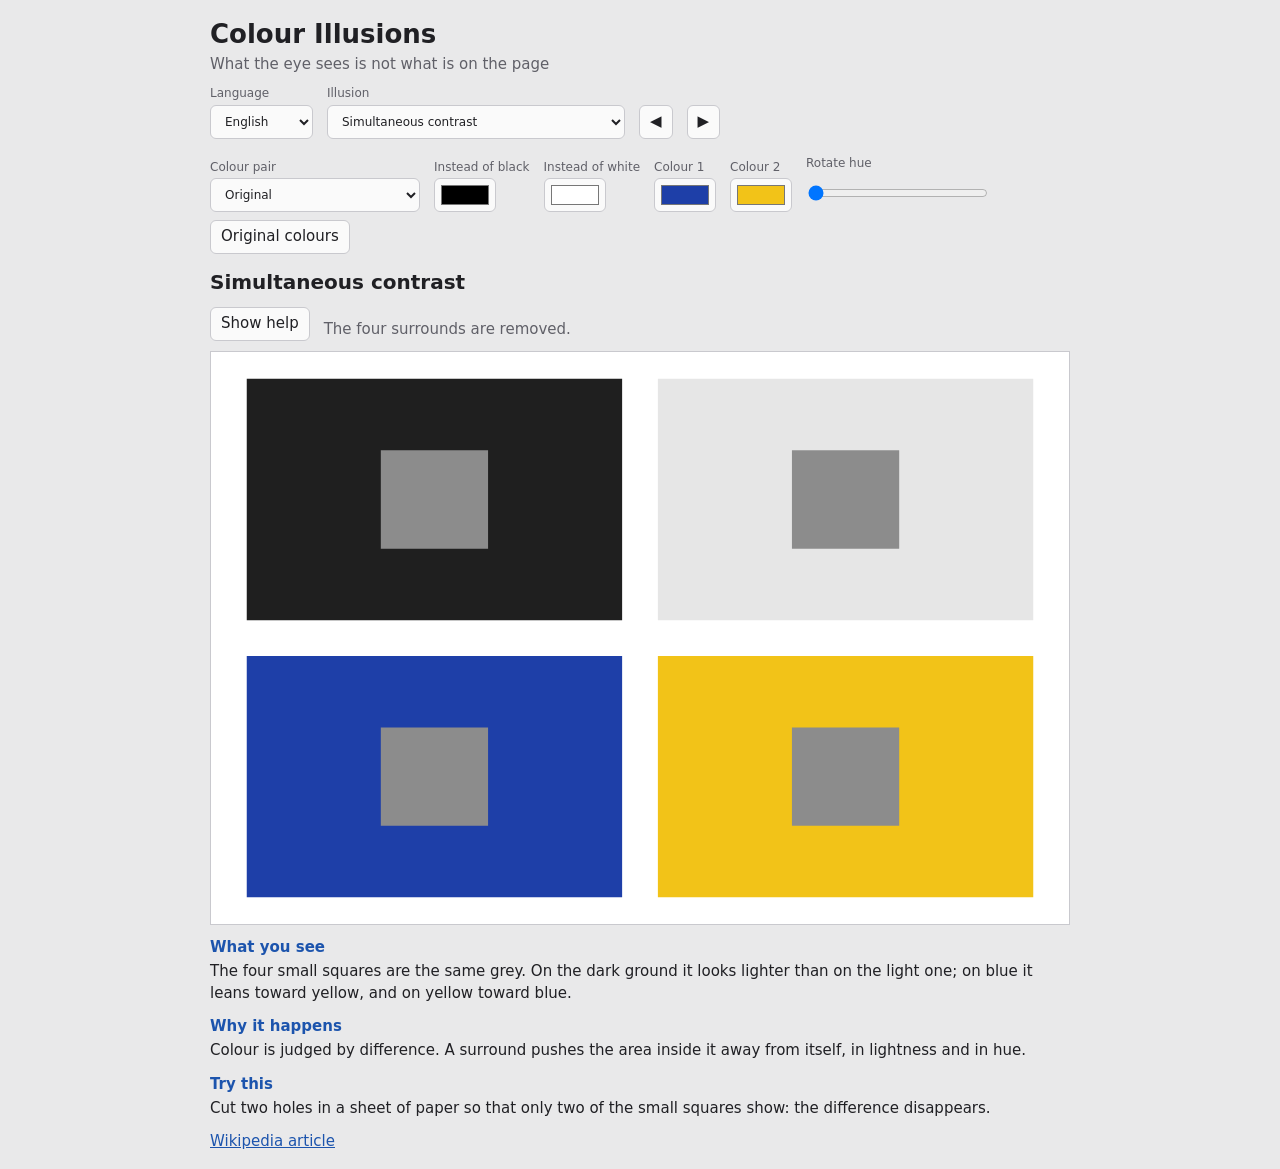
==== docs/illusions/colour_illusions.html @ 3b0b29e0 "Add colour illusions: illustrated PDF and Markdown (en, pt, es) and an interactive page" ====
<!doctype html>
<html lang="en">
<head>
<meta charset="utf-8">
<meta name="viewport" content="width=device-width, initial-scale=1">
<title>Colour Illusions</title>
<style>
  :root { --page: #e9e9ea; --card: #fafafa; --ink: #202024; --soft: #606068; --line: #c9c9ce; --link: #1c54ad; }
  @media (prefers-color-scheme: dark) {
    :root { --page: #232326; --card: #2e2e32; --ink: #ececee; --soft: #a8a8b0; --line: #4a4a50; --link: #8ab4f8; }
  }
  * { box-sizing: border-box; }
  body { margin: 0; padding: 16px; background: var(--page); color: var(--ink);
         font: 15px/1.45 system-ui, "Segoe UI", sans-serif; }
  main { max-width: 860px; margin: 0 auto; }
  h1 { margin: 0; font-size: 26px; }
  h2 { margin: 14px 0 8px; font-size: 20px; }
  h3 { margin: 12px 0 2px; font-size: 15px; color: var(--link); }
  p { margin: 0; }
  a { color: var(--link); }
  .soft { color: var(--soft); }
  .row { display: flex; flex-wrap: wrap; gap: 8px 14px; align-items: end; margin-top: 10px; }
  label { display: flex; flex-direction: column; gap: 2px; font-size: 12px; color: var(--soft); }
  select, button, input { font: inherit; color: var(--ink); background: var(--card);
                          border: 1px solid var(--line); border-radius: 6px; }
  select, button { height: 34px; padding: 0 10px; }
  button { cursor: pointer; }
  button[aria-pressed="true"] { background: var(--link); border-color: var(--link); color: var(--card); }
  button:disabled { opacity: .45; cursor: default; }
  input[type="color"] { width: 62px; height: 34px; padding: 2px 4px; }
  input[type="range"] { width: 180px; height: 34px; border: 0; background: none; }
  [hidden] { display: none !important; }
  #stage { margin-top: 10px; background: var(--card); border: 1px solid var(--line); }
  #stage svg { display: block; width: 100%; height: auto; max-height: 72vh; }
  #stage .t-remove, #stage .t-aid, #stage .t-guide { transition: opacity .7s; }
  #stage .t-aid, #stage .t-guide { opacity: 0; }
  #stage.aided .t-aid, #stage.aided .t-guide { opacity: 1; }
  #stage.aided .t-remove { opacity: 0; }
</style>
</head>
<body>
<main>
  <h1 id="title"></h1>
  <p id="subtitle" class="soft"></p>
  <div class="row">
    <label><span data-ui="language"></span><select id="lang"></select></label>
    <label><span data-ui="illusion"></span><select id="illusion"></select></label>
    <button id="previous">&#9664;</button>
    <button id="next">&#9654;</button>
    <label id="variant-box"><span data-ui="version"></span><select id="variant"></select></label>
  </div>
  <div class="row">
    <label><span data-ui="colours"></span><select id="palette"></select></label>
    <label class="pair"><span data-ui="dark"></span><input type="color" id="dark"></label>
    <label class="pair"><span data-ui="light"></span><input type="color" id="light"></label>
    <span id="pickers" class="row"></span>
    <label><span data-ui="hue"></span><input type="range" id="hue" min="0" max="359" value="0"></label>
    <button id="reset" data-ui="reset"></button>
  </div>
  <h2 id="name"></h2>
  <div class="row">
    <button id="help" aria-pressed="false"></button>
    <p id="help-text" class="soft"></p>
  </div>
  <div id="stage"></div>
  <p id="note" class="soft"></p>
  <div id="texts"></div>
</main>
<script type="application/json" id="data">{"categories":["colour","brightness","size","lines","motion","form"],"palettes":[["original","#000000","#ffffff","#d02028"],["red_green","#8e0f1e","#8fe388","#ffffff"],["blue_orange","#12328a","#ffa53d","#ffffff"],["violet_yellow","#471a86","#ffe840","#e0202a"],["blue_yellow","#10207a","#fff27a","#d02028"],["equal_light","#e0402f","#009000","#ffffff"]],"animated":"lilac","fixed":["lilac","constancy"],"lineAccent":["hering","wundt","orbison"],"illusions":[{"key":"contrast","category":"colour","variants":[[null,"<svg xmlns=\"http://www.w3.org/2000/svg\" viewBox=\"0 0 480 320\" width=\"480\" height=\"320\">\n<path d=\"M0.00 0.00 L480.00 0.00 L480.00 320.00 L0.00 320.00 Z\" fill=\"#ffffff\"/>\n<path d=\"M20.00 15.00 L230.00 15.00 L230.00 150.00 L20.00 150.00 Z\" fill=\"#1f1f1f\" class=\"t-remove\"/>\n<path d=\"M95.00 55.00 L155.00 55.00 L155.00 110.00 L95.00 110.00 Z\" fill=\"#8c8c8c\"/>\n<path d=\"M250.00 15.00 L460.00 15.00 L460.00 150.00 L250.00 150.00 Z\" fill=\"#e6e6e6\" class=\"t-remove\"/>\n<path d=\"M325.00 55.00 L385.00 55.00 L385.00 110.00 L325.00 110.00 Z\" fill=\"#8c8c8c\"/>\n<path d=\"M20.00 170.00 L230.00 170.00 L230.00 305.00 L20.00 305.00 Z\" fill=\"#1e3fa8\" class=\"t-remove\"/>\n<path d=\"M95.00 210.00 L155.00 210.00 L155.00 265.00 L95.00 265.00 Z\" fill=\"#8c8c8c\"/>\n<path d=\"M250.00 170.00 L460.00 170.00 L460.00 305.00 L250.00 305.00 Z\" fill=\"#f2c318\" class=\"t-remove\"/>\n<path d=\"M325.00 210.00 L385.00 210.00 L385.00 265.00 L325.00 265.00 Z\" fill=\"#8c8c8c\"/>\n<\/svg>\n"]]},{"key":"bezold","category":"colour","variants":[[null,"<svg xmlns=\"http://www.w3.org/2000/svg\" viewBox=\"0 0 480 320\" width=\"480\" height=\"320\">\n<path d=\"M0.00 0.00 L480.00 0.00 L480.00 320.00 L0.00 320.00 Z\" fill=\"#ffffff\"/>\n<path d=\"M20.00 30.00 L230.00 30.00 L230.00 290.00 L20.00 290.00 Z\" fill=\"#c8323c\"/>\n<path d=\"M20.00 40.00 L230.00 40.00 L230.00 47.00 L20.00 47.00 Z\" fill=\"#000000\" class=\"t-remove\"/>\n<path d=\"M20.00 60.00 L230.00 60.00 L230.00 67.00 L20.00 67.00 Z\" fill=\"#000000\" class=\"t-remove\"/>\n<path d=\"M20.00 80.00 L230.00 80.00 L230.00 87.00 L20.00 87.00 Z\" fill=\"#000000\" class=\"t-remove\"/>\n<path d=\"M20.00 100.00 L230.00 100.00 L230.00 107.00 L20.00 107.00 Z\" fill=\"#000000\" class=\"t-remove\"/>\n<path d=\"M20.00 120.00 L230.00 120.00 L230.00 127.00 L20.00 127.00 Z\" fill=\"#000000\" class=\"t-remove\"/>\n<path d=\"M20.00 140.00 L230.00 140.00 L230.00 147.00 L20.00 147.00 Z\" fill=\"#000000\" class=\"t-remove\"/>\n<path d=\"M20.00 160.00 L230.00 160.00 L230.00 167.00 L20.00 167.00 Z\" fill=\"#000000\" class=\"t-remove\"/>\n<path d=\"M20.00 180.00 L230.00 180.00 L230.00 187.00 L20.00 187.00 Z\" fill=\"#000000\" class=\"t-remove\"/>\n<path d=\"M20.00 200.00 L230.00 200.00 L230.00 207.00 L20.00 207.00 Z\" fill=\"#000000\" class=\"t-remove\"/>\n<path d=\"M20.00 220.00 L230.00 220.00 L230.00 227.00 L20.00 227.00 Z\" fill=\"#000000\" class=\"t-remove\"/>\n<path d=\"M20.00 240.00 L230.00 240.00 L230.00 247.00 L20.00 247.00 Z\" fill=\"#000000\" class=\"t-remove\"/>\n<path d=\"M20.00 260.00 L230.00 260.00 L230.00 267.00 L20.00 267.00 Z\" fill=\"#000000\" class=\"t-remove\"/>\n<path d=\"M20.00 280.00 L230.00 280.00 L230.00 287.00 L20.00 287.00 Z\" fill=\"#000000\" class=\"t-remove\"/>\n<path d=\"M250.00 30.00 L460.00 30.00 L460.00 290.00 L250.00 290.00 Z\" fill=\"#c8323c\"/>\n<path d=\"M250.00 40.00 L460.00 40.00 L460.00 47.00 L250.00 47.00 Z\" fill=\"#ffffff\" class=\"t-remove\"/>\n<path d=\"M250.00 60.00 L460.00 60.00 L460.00 67.00 L250.00 67.00 Z\" fill=\"#ffffff\" class=\"t-remove\"/>\n<path d=\"M250.00 80.00 L460.00 80.00 L460.00 87.00 L250.00 87.00 Z\" fill=\"#ffffff\" class=\"t-remove\"/>\n<path d=\"M250.00 100.00 L460.00 100.00 L460.00 107.00 L250.00 107.00 Z\" fill=\"#ffffff\" class=\"t-remove\"/>\n<path d=\"M250.00 120.00 L460.00 120.00 L460.00 127.00 L250.00 127.00 Z\" fill=\"#ffffff\" class=\"t-remove\"/>\n<path d=\"M250.00 140.00 L460.00 140.00 L460.00 147.00 L250.00 147.00 Z\" fill=\"#ffffff\" class=\"t-remove\"/>\n<path d=\"M250.00 160.00 L460.00 160.00 L460.00 167.00 L250.00 167.00 Z\" fill=\"#ffffff\" class=\"t-remove\"/>\n<path d=\"M250.00 180.00 L460.00 180.00 L460.00 187.00 L250.00 187.00 Z\" fill=\"#ffffff\" class=\"t-remove\"/>\n<path d=\"M250.00 200.00 L460.00 200.00 L460.00 207.00 L250.00 207.00 Z\" fill=\"#ffffff\" class=\"t-remove\"/>\n<path d=\"M250.00 220.00 L460.00 220.00 L460.00 227.00 L250.00 227.00 Z\" fill=\"#ffffff\" class=\"t-remove\"/>\n<path d=\"M250.00 240.00 L460.00 240.00 L460.00 247.00 L250.00 247.00 Z\" fill=\"#ffffff\" class=\"t-remove\"/>\n<path d=\"M250.00 260.00 L460.00 260.00 L460.00 267.00 L250.00 267.00 Z\" fill=\"#ffffff\" class=\"t-remove\"/>\n<path d=\"M250.00 280.00 L460.00 280.00 L460.00 287.00 L250.00 287.00 Z\" fill=\"#ffffff\" class=\"t-remove\"/>\n<\/svg>\n"]]},{"key":"constancy","category":"colour","variants":[[null,"<svg xmlns=\"http://www.w3.org/2000/svg\" viewBox=\"0 0 480 320\" width=\"480\" height=\"320\">\n<path d=\"M0.00 0.00 L480.00 0.00 L480.00 320.00 L0.00 320.00 Z\" fill=\"#262626\"/>\n<path d=\"M20.00 55.00 L72.50 55.00 L72.50 107.50 L20.00 107.50 Z\" fill=\"#b83418\" class=\"t-remove\"/>\n<path d=\"M72.50 55.00 L125.00 55.00 L125.00 107.50 L72.50 107.50 Z\" fill=\"#e09d26\" class=\"t-remove\"/>\n<path d=\"M125.00 55.00 L177.50 55.00 L177.50 107.50 L125.00 107.50 Z\" fill=\"#3e7429\" class=\"t-remove\"/>\n<path d=\"M177.50 55.00 L230.00 55.00 L230.00 107.50 L177.50 107.50 Z\" fill=\"#d9ae6a\" class=\"t-remove\"/>\n<path d=\"M20.00 107.50 L72.50 107.50 L72.50 160.00 L20.00 160.00 Z\" fill=\"#2f4e56\" class=\"t-remove\"/>\n<path d=\"M72.50 107.50 L125.00 107.50 L125.00 160.00 L72.50 160.00 Z\" fill=\"#8c3d4a\" class=\"t-remove\"/>\n<path d=\"M125.00 107.50 L177.50 107.50 L177.50 160.00 L125.00 160.00 Z\" fill=\"#c95715\" class=\"t-remove\"/>\n<path d=\"M177.50 107.50 L230.00 107.50 L230.00 160.00 L177.50 160.00 Z\" fill=\"#6b9064\" class=\"t-remove\"/>\n<path d=\"M20.00 160.00 L72.50 160.00 L72.50 212.50 L20.00 212.50 Z\" fill=\"#9a7e50\" class=\"t-remove\"/>\n<path d=\"M72.50 160.00 L125.00 160.00 L125.00 212.50 L72.50 212.50 Z\" fill=\"#44641e\" class=\"t-remove\"/>\n<path d=\"M125.00 160.00 L177.50 160.00 L177.50 212.50 L125.00 212.50 Z\" fill=\"#c84039\" class=\"t-remove\"/>\n<path d=\"M177.50 160.00 L230.00 160.00 L230.00 212.50 L177.50 212.50 Z\" fill=\"#f0bd68\" class=\"t-remove\"/>\n<path d=\"M20.00 212.50 L72.50 212.50 L72.50 265.00 L20.00 265.00 Z\" fill=\"#5b3d52\" class=\"t-remove\"/>\n<path d=\"M72.50 212.50 L125.00 212.50 L125.00 265.00 L72.50 265.00 Z\" fill=\"#b09726\" class=\"t-remove\"/>\n<path d=\"M125.00 212.50 L177.50 212.50 L177.50 265.00 L125.00 265.00 Z\" fill=\"#2e6843\" class=\"t-remove\"/>\n<path d=\"M177.50 212.50 L230.00 212.50 L230.00 265.00 L177.50 265.00 Z\" fill=\"#d4682c\" class=\"t-remove\"/>\n<path d=\"M72.50 107.50 L125.00 107.50 L125.00 160.00 L72.50 160.00 Z\" fill=\"#8f8f8f\"/>\n<circle cx=\"125.00\" cy=\"27.00\" r=\"14.00\" fill=\"#ffd185\" class=\"t-remove\"/>\n<path d=\"M250.00 55.00 L302.50 55.00 L302.50 107.50 L250.00 107.50 Z\" fill=\"#65322e\" class=\"t-remove\"/>\n<path d=\"M302.50 55.00 L355.00 55.00 L355.00 107.50 L302.50 107.50 Z\" fill=\"#7b964a\" class=\"t-remove\"/>\n<path d=\"M355.00 55.00 L407.50 55.00 L407.50 107.50 L355.00 107.50 Z\" fill=\"#226f4f\" class=\"t-remove\"/>\n<path d=\"M407.50 55.00 L460.00 55.00 L460.00 107.50 L407.50 107.50 Z\" fill=\"#77a5cc\" class=\"t-remove\"/>\n<path d=\"M250.00 107.50 L302.50 107.50 L302.50 160.00 L250.00 160.00 Z\" fill=\"#1a4aa6\" class=\"t-remove\"/>\n<path d=\"M302.50 107.50 L355.00 107.50 L355.00 160.00 L302.50 160.00 Z\" fill=\"#4d3a8f\" class=\"t-remove\"/>\n<path d=\"M355.00 107.50 L407.50 107.50 L407.50 160.00 L355.00 160.00 Z\" fill=\"#6f5328\" class=\"t-remove\"/>\n<path d=\"M407.50 107.50 L460.00 107.50 L460.00 160.00 L407.50 160.00 Z\" fill=\"#3b88c0\" class=\"t-remove\"/>\n<path d=\"M250.00 160.00 L302.50 160.00 L302.50 212.50 L250.00 212.50 Z\" fill=\"#55789a\" class=\"t-remove\"/>\n<path d=\"M302.50 160.00 L355.00 160.00 L355.00 212.50 L302.50 212.50 Z\" fill=\"#255f3a\" class=\"t-remove\"/>\n<path d=\"M355.00 160.00 L407.50 160.00 L407.50 212.50 L355.00 212.50 Z\" fill=\"#6e3d6e\" class=\"t-remove\"/>\n<path d=\"M407.50 160.00 L460.00 160.00 L460.00 212.50 L407.50 212.50 Z\" fill=\"#84b3c8\" class=\"t-remove\"/>\n<path d=\"M250.00 212.50 L302.50 212.50 L302.50 265.00 L250.00 265.00 Z\" fill=\"#323a9e\" class=\"t-remove\"/>\n<path d=\"M302.50 212.50 L355.00 212.50 L355.00 265.00 L302.50 265.00 Z\" fill=\"#61904a\" class=\"t-remove\"/>\n<path d=\"M355.00 212.50 L407.50 212.50 L407.50 265.00 L355.00 265.00 Z\" fill=\"#196380\" class=\"t-remove\"/>\n<path d=\"M407.50 212.50 L460.00 212.50 L460.00 265.00 L407.50 265.00 Z\" fill=\"#756355\" class=\"t-remove\"/>\n<path d=\"M302.50 107.50 L355.00 107.50 L355.00 160.00 L302.50 160.00 Z\" fill=\"#8f8f8f\"/>\n<circle cx=\"355.00\" cy=\"27.00\" r=\"14.00\" fill=\"#8cc7ff\" class=\"t-remove\"/>\n<\/svg>\n"]]},{"key":"afterimage","category":"colour","variants":[[null,"<svg xmlns=\"http://www.w3.org/2000/svg\" viewBox=\"0 0 480 320\" width=\"480\" height=\"320\">\n<path d=\"M0.00 0.00 L480.00 0.00 L480.00 320.00 L0.00 320.00 Z\" fill=\"#ffffff\"/>\n<path d=\"M0.00 0.00 L240.00 0.00 L240.00 320.00 L0.00 320.00 Z\" fill=\"#ededed\"/>\n<circle cx=\"120.00\" cy=\"160.00\" r=\"92.00\" fill=\"#00bfbf\"/>\n<circle cx=\"120.00\" cy=\"160.00\" r=\"62.00\" fill=\"#e61ae6\"/>\n<circle cx=\"120.00\" cy=\"160.00\" r=\"32.00\" fill=\"#2626e6\"/>\n<circle cx=\"120.00\" cy=\"160.00\" r=\"5.00\" fill=\"#000000\"/>\n<circle cx=\"360.00\" cy=\"160.00\" r=\"5.00\" fill=\"#000000\"/>\n<\/svg>\n"]]},{"key":"lilac","category":"colour","variants":[[null,"<svg xmlns=\"http://www.w3.org/2000/svg\" viewBox=\"0 0 480 320\" width=\"480\" height=\"320\">\n<path d=\"M0.00 0.00 L480.00 0.00 L480.00 320.00 L0.00 320.00 Z\" fill=\"#bfbfbf\"/>\n<circle cx=\"240.00\" cy=\"48.00\" r=\"27.00\" fill=\"#c3b8c3\"><animate attributeName=\"opacity\" calcMode=\"discrete\" dur=\"1.2s\" repeatCount=\"indefinite\" keyTimes=\"0.0000;0.0833;0.1667;0.2500;0.3333;0.4167;0.5000;0.5833;0.6667;0.7500;0.8333;0.9167\" values=\"0;1;1;1;1;1;1;1;1;1;1;1\"/><\/circle>\n<circle cx=\"240.00\" cy=\"48.00\" r=\"24.00\" fill=\"#c7afc7\"><animate attributeName=\"opacity\" calcMode=\"discrete\" dur=\"1.2s\" repeatCount=\"indefinite\" keyTimes=\"0.0000;0.0833;0.1667;0.2500;0.3333;0.4167;0.5000;0.5833;0.6667;0.7500;0.8333;0.9167\" values=\"0;1;1;1;1;1;1;1;1;1;1;1\"/><\/circle>\n<circle cx=\"240.00\" cy=\"48.00\" r=\"21.00\" fill=\"#cca4cc\"><animate attributeName=\"opacity\" calcMode=\"discrete\" dur=\"1.2s\" repeatCount=\"indefinite\" keyTimes=\"0.0000;0.0833;0.1667;0.2500;0.3333;0.4167;0.5000;0.5833;0.6667;0.7500;0.8333;0.9167\" values=\"0;1;1;1;1;1;1;1;1;1;1;1\"/><\/circle>\n<circle cx=\"240.00\" cy=\"48.00\" r=\"18.00\" fill=\"#d299d2\"><animate attributeName=\"opacity\" calcMode=\"discrete\" dur=\"1.2s\" repeatCount=\"indefinite\" keyTimes=\"0.0000;0.0833;0.1667;0.2500;0.3333;0.4167;0.5000;0.5833;0.6667;0.7500;0.8333;0.9167\" values=\"0;1;1;1;1;1;1;1;1;1;1;1\"/><\/circle>\n<circle cx=\"240.00\" cy=\"48.00\" r=\"15.00\" fill=\"#d78ed7\"><animate attributeName=\"opacity\" calcMode=\"discrete\" dur=\"1.2s\" repeatCount=\"indefinite\" keyTimes=\"0.0000;0.0833;0.1667;0.2500;0.3333;0.4167;0.5000;0.5833;0.6667;0.7500;0.8333;0.9167\" values=\"0;1;1;1;1;1;1;1;1;1;1;1\"/><\/circle>\n<circle cx=\"240.00\" cy=\"48.00\" r=\"12.00\" fill=\"#db85db\"><animate attributeName=\"opacity\" calcMode=\"discrete\" dur=\"1.2s\" repeatCount=\"indefinite\" keyTimes=\"0.0000;0.0833;0.1667;0.2500;0.3333;0.4167;0.5000;0.5833;0.6667;0.7500;0.8333;0.9167\" values=\"0;1;1;1;1;1;1;1;1;1;1;1\"/><\/circle>\n<circle cx=\"296.00\" cy=\"63.01\" r=\"27.00\" fill=\"#c3b8c3\"><animate attributeName=\"opacity\" calcMode=\"discrete\" dur=\"1.2s\" repeatCount=\"indefinite\" keyTimes=\"0.0000;0.0833;0.1667;0.2500;0.3333;0.4167;0.5000;0.5833;0.6667;0.7500;0.8333;0.9167\" values=\"1;0;1;1;1;1;1;1;1;1;1;1\"/><\/circle>\n<circle cx=\"296.00\" cy=\"63.01\" r=\"24.00\" fill=\"#c7afc7\"><animate attributeName=\"opacity\" calcMode=\"discrete\" dur=\"1.2s\" repeatCount=\"indefinite\" keyTimes=\"0.0000;0.0833;0.1667;0.2500;0.3333;0.4167;0.5000;0.5833;0.6667;0.7500;0.8333;0.9167\" values=\"1;0;1;1;1;1;1;1;1;1;1;1\"/><\/circle>\n<circle cx=\"296.00\" cy=\"63.01\" r=\"21.00\" fill=\"#cca4cc\"><animate attributeName=\"opacity\" calcMode=\"discrete\" dur=\"1.2s\" repeatCount=\"indefinite\" keyTimes=\"0.0000;0.0833;0.1667;0.2500;0.3333;0.4167;0.5000;0.5833;0.6667;0.7500;0.8333;0.9167\" values=\"1;0;1;1;1;1;1;1;1;1;1;1\"/><\/circle>\n<circle cx=\"296.00\" cy=\"63.01\" r=\"18.00\" fill=\"#d299d2\"><animate attributeName=\"opacity\" calcMode=\"discrete\" dur=\"1.2s\" repeatCount=\"indefinite\" keyTimes=\"0.0000;0.0833;0.1667;0.2500;0.3333;0.4167;0.5000;0.5833;0.6667;0.7500;0.8333;0.9167\" values=\"1;0;1;1;1;1;1;1;1;1;1;1\"/><\/circle>\n<circle cx=\"296.00\" cy=\"63.01\" r=\"15.00\" fill=\"#d78ed7\"><animate attributeName=\"opacity\" calcMode=\"discrete\" dur=\"1.2s\" repeatCount=\"indefinite\" keyTimes=\"0.0000;0.0833;0.1667;0.2500;0.3333;0.4167;0.5000;0.5833;0.6667;0.7500;0.8333;0.9167\" values=\"1;0;1;1;1;1;1;1;1;1;1;1\"/><\/circle>\n<circle cx=\"296.00\" cy=\"63.01\" r=\"12.00\" fill=\"#db85db\"><animate attributeName=\"opacity\" calcMode=\"discrete\" dur=\"1.2s\" repeatCount=\"indefinite\" keyTimes=\"0.0000;0.0833;0.1667;0.2500;0.3333;0.4167;0.5000;0.5833;0.6667;0.7500;0.8333;0.9167\" values=\"1;0;1;1;1;1;1;1;1;1;1;1\"/><\/circle>\n<circle cx=\"336.99\" cy=\"104.00\" r=\"27.00\" fill=\"#c3b8c3\"><animate attributeName=\"opacity\" calcMode=\"discrete\" dur=\"1.2s\" repeatCount=\"indefinite\" keyTimes=\"0.0000;0.0833;0.1667;0.2500;0.3333;0.4167;0.5000;0.5833;0.6667;0.7500;0.8333;0.9167\" values=\"1;1;0;1;1;1;1;1;1;1;1;1\"/><\/circle>\n<circle cx=\"336.99\" cy=\"104.00\" r=\"24.00\" fill=\"#c7afc7\"><animate attributeName=\"opacity\" calcMode=\"discrete\" dur=\"1.2s\" repeatCount=\"indefinite\" keyTimes=\"0.0000;0.0833;0.1667;0.2500;0.3333;0.4167;0.5000;0.5833;0.6667;0.7500;0.8333;0.9167\" values=\"1;1;0;1;1;1;1;1;1;1;1;1\"/><\/circle>\n<circle cx=\"336.99\" cy=\"104.00\" r=\"21.00\" fill=\"#cca4cc\"><animate attributeName=\"opacity\" calcMode=\"discrete\" dur=\"1.2s\" repeatCount=\"indefinite\" keyTimes=\"0.0000;0.0833;0.1667;0.2500;0.3333;0.4167;0.5000;0.5833;0.6667;0.7500;0.8333;0.9167\" values=\"1;1;0;1;1;1;1;1;1;1;1;1\"/><\/circle>\n<circle cx=\"336.99\" cy=\"104.00\" r=\"18.00\" fill=\"#d299d2\"><animate attributeName=\"opacity\" calcMode=\"discrete\" dur=\"1.2s\" repeatCount=\"indefinite\" keyTimes=\"0.0000;0.0833;0.1667;0.2500;0.3333;0.4167;0.5000;0.5833;0.6667;0.7500;0.8333;0.9167\" values=\"1;1;0;1;1;1;1;1;1;1;1;1\"/><\/circle>\n<circle cx=\"336.99\" cy=\"104.00\" r=\"15.00\" fill=\"#d78ed7\"><animate attributeName=\"opacity\" calcMode=\"discrete\" dur=\"1.2s\" repeatCount=\"indefinite\" keyTimes=\"0.0000;0.0833;0.1667;0.2500;0.3333;0.4167;0.5000;0.5833;0.6667;0.7500;0.8333;0.9167\" values=\"1;1;0;1;1;1;1;1;1;1;1;1\"/><\/circle>\n<circle cx=\"336.99\" cy=\"104.00\" r=\"12.00\" fill=\"#db85db\"><animate attributeName=\"opacity\" calcMode=\"discrete\" dur=\"1.2s\" repeatCount=\"indefinite\" keyTimes=\"0.0000;0.0833;0.1667;0.2500;0.3333;0.4167;0.5000;0.5833;0.6667;0.7500;0.8333;0.9167\" values=\"1;1;0;1;1;1;1;1;1;1;1;1\"/><\/circle>\n<circle cx=\"352.00\" cy=\"160.00\" r=\"27.00\" fill=\"#c3b8c3\"><animate attributeName=\"opacity\" calcMode=\"discrete\" dur=\"1.2s\" repeatCount=\"indefinite\" keyTimes=\"0.0000;0.0833;0.1667;0.2500;0.3333;0.4167;0.5000;0.5833;0.6667;0.7500;0.8333;0.9167\" values=\"1;1;1;0;1;1;1;1;1;1;1;1\"/><\/circle>\n<circle cx=\"352.00\" cy=\"160.00\" r=\"24.00\" fill=\"#c7afc7\"><animate attributeName=\"opacity\" calcMode=\"discrete\" dur=\"1.2s\" repeatCount=\"indefinite\" keyTimes=\"0.0000;0.0833;0.1667;0.2500;0.3333;0.4167;0.5000;0.5833;0.6667;0.7500;0.8333;0.9167\" values=\"1;1;1;0;1;1;1;1;1;1;1;1\"/><\/circle>\n<circle cx=\"352.00\" cy=\"160.00\" r=\"21.00\" fill=\"#cca4cc\"><animate attributeName=\"opacity\" calcMode=\"discrete\" dur=\"1.2s\" repeatCount=\"indefinite\" keyTimes=\"0.0000;0.0833;0.1667;0.2500;0.3333;0.4167;0.5000;0.5833;0.6667;0.7500;0.8333;0.9167\" values=\"1;1;1;0;1;1;1;1;1;1;1;1\"/><\/circle>\n<circle cx=\"352.00\" cy=\"160.00\" r=\"18.00\" fill=\"#d299d2\"><animate attributeName=\"opacity\" calcMode=\"discrete\" dur=\"1.2s\" repeatCount=\"indefinite\" keyTimes=\"0.0000;0.0833;0.1667;0.2500;0.3333;0.4167;0.5000;0.5833;0.6667;0.7500;0.8333;0.9167\" values=\"1;1;1;0;1;1;1;1;1;1;1;1\"/><\/circle>\n<circle cx=\"352.00\" cy=\"160.00\" r=\"15.00\" fill=\"#d78ed7\"><animate attributeName=\"opacity\" calcMode=\"discrete\" dur=\"1.2s\" repeatCount=\"indefinite\" keyTimes=\"0.0000;0.0833;0.1667;0.2500;0.3333;0.4167;0.5000;0.5833;0.6667;0.7500;0.8333;0.9167\" values=\"1;1;1;0;1;1;1;1;1;1;1;1\"/><\/circle>\n<circle cx=\"352.00\" cy=\"160.00\" r=\"12.00\" fill=\"#db85db\"><animate attributeName=\"opacity\" calcMode=\"discrete\" dur=\"1.2s\" repeatCount=\"indefinite\" keyTimes=\"0.0000;0.0833;0.1667;0.2500;0.3333;0.4167;0.5000;0.5833;0.6667;0.7500;0.8333;0.9167\" values=\"1;1;1;0;1;1;1;1;1;1;1;1\"/><\/circle>\n<circle cx=\"336.99\" cy=\"216.00\" r=\"27.00\" fill=\"#c3b8c3\"><animate attributeName=\"opacity\" calcMode=\"discrete\" dur=\"1.2s\" repeatCount=\"indefinite\" keyTimes=\"0.0000;0.0833;0.1667;0.2500;0.3333;0.4167;0.5000;0.5833;0.6667;0.7500;0.8333;0.9167\" values=\"1;1;1;1;0;1;1;1;1;1;1;1\"/><\/circle>\n<circle cx=\"336.99\" cy=\"216.00\" r=\"24.00\" fill=\"#c7afc7\"><animate attributeName=\"opacity\" calcMode=\"discrete\" dur=\"1.2s\" repeatCount=\"indefinite\" keyTimes=\"0.0000;0.0833;0.1667;0.2500;0.3333;0.4167;0.5000;0.5833;0.6667;0.7500;0.8333;0.9167\" values=\"1;1;1;1;0;1;1;1;1;1;1;1\"/><\/circle>\n<circle cx=\"336.99\" cy=\"216.00\" r=\"21.00\" fill=\"#cca4cc\"><animate attributeName=\"opacity\" calcMode=\"discrete\" dur=\"1.2s\" repeatCount=\"indefinite\" keyTimes=\"0.0000;0.0833;0.1667;0.2500;0.3333;0.4167;0.5000;0.5833;0.6667;0.7500;0.8333;0.9167\" values=\"1;1;1;1;0;1;1;1;1;1;1;1\"/><\/circle>\n<circle cx=\"336.99\" cy=\"216.00\" r=\"18.00\" fill=\"#d299d2\"><animate attributeName=\"opacity\" calcMode=\"discrete\" dur=\"1.2s\" repeatCount=\"indefinite\" keyTimes=\"0.0000;0.0833;0.1667;0.2500;0.3333;0.4167;0.5000;0.5833;0.6667;0.7500;0.8333;0.9167\" values=\"1;1;1;1;0;1;1;1;1;1;1;1\"/><\/circle>\n<circle cx=\"336.99\" cy=\"216.00\" r=\"15.00\" fill=\"#d78ed7\"><animate attributeName=\"opacity\" calcMode=\"discrete\" dur=\"1.2s\" repeatCount=\"indefinite\" keyTimes=\"0.0000;0.0833;0.1667;0.2500;0.3333;0.4167;0.5000;0.5833;0.6667;0.7500;0.8333;0.9167\" values=\"1;1;1;1;0;1;1;1;1;1;1;1\"/><\/circle>\n<circle cx=\"336.99\" cy=\"216.00\" r=\"12.00\" fill=\"#db85db\"><animate attributeName=\"opacity\" calcMode=\"discrete\" dur=\"1.2s\" repeatCount=\"indefinite\" keyTimes=\"0.0000;0.0833;0.1667;0.2500;0.3333;0.4167;0.5000;0.5833;0.6667;0.7500;0.8333;0.9167\" values=\"1;1;1;1;0;1;1;1;1;1;1;1\"/><\/circle>\n<circle cx=\"296.00\" cy=\"256.99\" r=\"27.00\" fill=\"#c3b8c3\"><animate attributeName=\"opacity\" calcMode=\"discrete\" dur=\"1.2s\" repeatCount=\"indefinite\" keyTimes=\"0.0000;0.0833;0.1667;0.2500;0.3333;0.4167;0.5000;0.5833;0.6667;0.7500;0.8333;0.9167\" values=\"1;1;1;1;1;0;1;1;1;1;1;1\"/><\/circle>\n<circle cx=\"296.00\" cy=\"256.99\" r=\"24.00\" fill=\"#c7afc7\"><animate attributeName=\"opacity\" calcMode=\"discrete\" dur=\"1.2s\" repeatCount=\"indefinite\" keyTimes=\"0.0000;0.0833;0.1667;0.2500;0.3333;0.4167;0.5000;0.5833;0.6667;0.7500;0.8333;0.9167\" values=\"1;1;1;1;1;0;1;1;1;1;1;1\"/><\/circle>\n<circle cx=\"296.00\" cy=\"256.99\" r=\"21.00\" fill=\"#cca4cc\"><animate attributeName=\"opacity\" calcMode=\"discrete\" dur=\"1.2s\" repeatCount=\"indefinite\" keyTimes=\"0.0000;0.0833;0.1667;0.2500;0.3333;0.4167;0.5000;0.5833;0.6667;0.7500;0.8333;0.9167\" values=\"1;1;1;1;1;0;1;1;1;1;1;1\"/><\/circle>\n<circle cx=\"296.00\" cy=\"256.99\" r=\"18.00\" fill=\"#d299d2\"><animate attributeName=\"opacity\" calcMode=\"discrete\" dur=\"1.2s\" repeatCount=\"indefinite\" keyTimes=\"0.0000;0.0833;0.1667;0.2500;0.3333;0.4167;0.5000;0.5833;0.6667;0.7500;0.8333;0.9167\" values=\"1;1;1;1;1;0;1;1;1;1;1;1\"/><\/circle>\n<circle cx=\"296.00\" cy=\"256.99\" r=\"15.00\" fill=\"#d78ed7\"><animate attributeName=\"opacity\" calcMode=\"discrete\" dur=\"1.2s\" repeatCount=\"indefinite\" keyTimes=\"0.0000;0.0833;0.1667;0.2500;0.3333;0.4167;0.5000;0.5833;0.6667;0.7500;0.8333;0.9167\" values=\"1;1;1;1;1;0;1;1;1;1;1;1\"/><\/circle>\n<circle cx=\"296.00\" cy=\"256.99\" r=\"12.00\" fill=\"#db85db\"><animate attributeName=\"opacity\" calcMode=\"discrete\" dur=\"1.2s\" repeatCount=\"indefinite\" keyTimes=\"0.0000;0.0833;0.1667;0.2500;0.3333;0.4167;0.5000;0.5833;0.6667;0.7500;0.8333;0.9167\" values=\"1;1;1;1;1;0;1;1;1;1;1;1\"/><\/circle>\n<circle cx=\"240.00\" cy=\"272.00\" r=\"27.00\" fill=\"#c3b8c3\"><animate attributeName=\"opacity\" calcMode=\"discrete\" dur=\"1.2s\" repeatCount=\"indefinite\" keyTimes=\"0.0000;0.0833;0.1667;0.2500;0.3333;0.4167;0.5000;0.5833;0.6667;0.7500;0.8333;0.9167\" values=\"1;1;1;1;1;1;0;1;1;1;1;1\"/><\/circle>\n<circle cx=\"240.00\" cy=\"272.00\" r=\"24.00\" fill=\"#c7afc7\"><animate attributeName=\"opacity\" calcMode=\"discrete\" dur=\"1.2s\" repeatCount=\"indefinite\" keyTimes=\"0.0000;0.0833;0.1667;0.2500;0.3333;0.4167;0.5000;0.5833;0.6667;0.7500;0.8333;0.9167\" values=\"1;1;1;1;1;1;0;1;1;1;1;1\"/><\/circle>\n<circle cx=\"240.00\" cy=\"272.00\" r=\"21.00\" fill=\"#cca4cc\"><animate attributeName=\"opacity\" calcMode=\"discrete\" dur=\"1.2s\" repeatCount=\"indefinite\" keyTimes=\"0.0000;0.0833;0.1667;0.2500;0.3333;0.4167;0.5000;0.5833;0.6667;0.7500;0.8333;0.9167\" values=\"1;1;1;1;1;1;0;1;1;1;1;1\"/><\/circle>\n<circle cx=\"240.00\" cy=\"272.00\" r=\"18.00\" fill=\"#d299d2\"><animate attributeName=\"opacity\" calcMode=\"discrete\" dur=\"1.2s\" repeatCount=\"indefinite\" keyTimes=\"0.0000;0.0833;0.1667;0.2500;0.3333;0.4167;0.5000;0.5833;0.6667;0.7500;0.8333;0.9167\" values=\"1;1;1;1;1;1;0;1;1;1;1;1\"/><\/circle>\n<circle cx=\"240.00\" cy=\"272.00\" r=\"15.00\" fill=\"#d78ed7\"><animate attributeName=\"opacity\" calcMode=\"discrete\" dur=\"1.2s\" repeatCount=\"indefinite\" keyTimes=\"0.0000;0.0833;0.1667;0.2500;0.3333;0.4167;0.5000;0.5833;0.6667;0.7500;0.8333;0.9167\" values=\"1;1;1;1;1;1;0;1;1;1;1;1\"/><\/circle>\n<circle cx=\"240.00\" cy=\"272.00\" r=\"12.00\" fill=\"#db85db\"><animate attributeName=\"opacity\" calcMode=\"discrete\" dur=\"1.2s\" repeatCount=\"indefinite\" keyTimes=\"0.0000;0.0833;0.1667;0.2500;0.3333;0.4167;0.5000;0.5833;0.6667;0.7500;0.8333;0.9167\" values=\"1;1;1;1;1;1;0;1;1;1;1;1\"/><\/circle>\n<circle cx=\"184.00\" cy=\"256.99\" r=\"27.00\" fill=\"#c3b8c3\"><animate attributeName=\"opacity\" calcMode=\"discrete\" dur=\"1.2s\" repeatCount=\"indefinite\" keyTimes=\"0.0000;0.0833;0.1667;0.2500;0.3333;0.4167;0.5000;0.5833;0.6667;0.7500;0.8333;0.9167\" values=\"1;1;1;1;1;1;1;0;1;1;1;1\"/><\/circle>\n<circle cx=\"184.00\" cy=\"256.99\" r=\"24.00\" fill=\"#c7afc7\"><animate attributeName=\"opacity\" calcMode=\"discrete\" dur=\"1.2s\" repeatCount=\"indefinite\" keyTimes=\"0.0000;0.0833;0.1667;0.2500;0.3333;0.4167;0.5000;0.5833;0.6667;0.7500;0.8333;0.9167\" values=\"1;1;1;1;1;1;1;0;1;1;1;1\"/><\/circle>\n<circle cx=\"184.00\" cy=\"256.99\" r=\"21.00\" fill=\"#cca4cc\"><animate attributeName=\"opacity\" calcMode=\"discrete\" dur=\"1.2s\" repeatCount=\"indefinite\" keyTimes=\"0.0000;0.0833;0.1667;0.2500;0.3333;0.4167;0.5000;0.5833;0.6667;0.7500;0.8333;0.9167\" values=\"1;1;1;1;1;1;1;0;1;1;1;1\"/><\/circle>\n<circle cx=\"184.00\" cy=\"256.99\" r=\"18.00\" fill=\"#d299d2\"><animate attributeName=\"opacity\" calcMode=\"discrete\" dur=\"1.2s\" repeatCount=\"indefinite\" keyTimes=\"0.0000;0.0833;0.1667;0.2500;0.3333;0.4167;0.5000;0.5833;0.6667;0.7500;0.8333;0.9167\" values=\"1;1;1;1;1;1;1;0;1;1;1;1\"/><\/circle>\n<circle cx=\"184.00\" cy=\"256.99\" r=\"15.00\" fill=\"#d78ed7\"><animate attributeName=\"opacity\" calcMode=\"discrete\" dur=\"1.2s\" repeatCount=\"indefinite\" keyTimes=\"0.0000;0.0833;0.1667;0.2500;0.3333;0.4167;0.5000;0.5833;0.6667;0.7500;0.8333;0.9167\" values=\"1;1;1;1;1;1;1;0;1;1;1;1\"/><\/circle>\n<circle cx=\"184.00\" cy=\"256.99\" r=\"12.00\" fill=\"#db85db\"><animate attributeName=\"opacity\" calcMode=\"discrete\" dur=\"1.2s\" repeatCount=\"indefinite\" keyTimes=\"0.0000;0.0833;0.1667;0.2500;0.3333;0.4167;0.5000;0.5833;0.6667;0.7500;0.8333;0.9167\" values=\"1;1;1;1;1;1;1;0;1;1;1;1\"/><\/circle>\n<circle cx=\"143.01\" cy=\"216.00\" r=\"27.00\" fill=\"#c3b8c3\"><animate attributeName=\"opacity\" calcMode=\"discrete\" dur=\"1.2s\" repeatCount=\"indefinite\" keyTimes=\"0.0000;0.0833;0.1667;0.2500;0.3333;0.4167;0.5000;0.5833;0.6667;0.7500;0.8333;0.9167\" values=\"1;1;1;1;1;1;1;1;0;1;1;1\"/><\/circle>\n<circle cx=\"143.01\" cy=\"216.00\" r=\"24.00\" fill=\"#c7afc7\"><animate attributeName=\"opacity\" calcMode=\"discrete\" dur=\"1.2s\" repeatCount=\"indefinite\" keyTimes=\"0.0000;0.0833;0.1667;0.2500;0.3333;0.4167;0.5000;0.5833;0.6667;0.7500;0.8333;0.9167\" values=\"1;1;1;1;1;1;1;1;0;1;1;1\"/><\/circle>\n<circle cx=\"143.01\" cy=\"216.00\" r=\"21.00\" fill=\"#cca4cc\"><animate attributeName=\"opacity\" calcMode=\"discrete\" dur=\"1.2s\" repeatCount=\"indefinite\" keyTimes=\"0.0000;0.0833;0.1667;0.2500;0.3333;0.4167;0.5000;0.5833;0.6667;0.7500;0.8333;0.9167\" values=\"1;1;1;1;1;1;1;1;0;1;1;1\"/><\/circle>\n<circle cx=\"143.01\" cy=\"216.00\" r=\"18.00\" fill=\"#d299d2\"><animate attributeName=\"opacity\" calcMode=\"discrete\" dur=\"1.2s\" repeatCount=\"indefinite\" keyTimes=\"0.0000;0.0833;0.1667;0.2500;0.3333;0.4167;0.5000;0.5833;0.6667;0.7500;0.8333;0.9167\" values=\"1;1;1;1;1;1;1;1;0;1;1;1\"/><\/circle>\n<circle cx=\"143.01\" cy=\"216.00\" r=\"15.00\" fill=\"#d78ed7\"><animate attributeName=\"opacity\" calcMode=\"discrete\" dur=\"1.2s\" repeatCount=\"indefinite\" keyTimes=\"0.0000;0.0833;0.1667;0.2500;0.3333;0.4167;0.5000;0.5833;0.6667;0.7500;0.8333;0.9167\" values=\"1;1;1;1;1;1;1;1;0;1;1;1\"/><\/circle>\n<circle cx=\"143.01\" cy=\"216.00\" r=\"12.00\" fill=\"#db85db\"><animate attributeName=\"opacity\" calcMode=\"discrete\" dur=\"1.2s\" repeatCount=\"indefinite\" keyTimes=\"0.0000;0.0833;0.1667;0.2500;0.3333;0.4167;0.5000;0.5833;0.6667;0.7500;0.8333;0.9167\" values=\"1;1;1;1;1;1;1;1;0;1;1;1\"/><\/circle>\n<circle cx=\"128.00\" cy=\"160.00\" r=\"27.00\" fill=\"#c3b8c3\"><animate attributeName=\"opacity\" calcMode=\"discrete\" dur=\"1.2s\" repeatCount=\"indefinite\" keyTimes=\"0.0000;0.0833;0.1667;0.2500;0.3333;0.4167;0.5000;0.5833;0.6667;0.7500;0.8333;0.9167\" values=\"1;1;1;1;1;1;1;1;1;0;1;1\"/><\/circle>\n<circle cx=\"128.00\" cy=\"160.00\" r=\"24.00\" fill=\"#c7afc7\"><animate attributeName=\"opacity\" calcMode=\"discrete\" dur=\"1.2s\" repeatCount=\"indefinite\" keyTimes=\"0.0000;0.0833;0.1667;0.2500;0.3333;0.4167;0.5000;0.5833;0.6667;0.7500;0.8333;0.9167\" values=\"1;1;1;1;1;1;1;1;1;0;1;1\"/><\/circle>\n<circle cx=\"128.00\" cy=\"160.00\" r=\"21.00\" fill=\"#cca4cc\"><animate attributeName=\"opacity\" calcMode=\"discrete\" dur=\"1.2s\" repeatCount=\"indefinite\" keyTimes=\"0.0000;0.0833;0.1667;0.2500;0.3333;0.4167;0.5000;0.5833;0.6667;0.7500;0.8333;0.9167\" values=\"1;1;1;1;1;1;1;1;1;0;1;1\"/><\/circle>\n<circle cx=\"128.00\" cy=\"160.00\" r=\"18.00\" fill=\"#d299d2\"><animate attributeName=\"opacity\" calcMode=\"discrete\" dur=\"1.2s\" repeatCount=\"indefinite\" keyTimes=\"0.0000;0.0833;0.1667;0.2500;0.3333;0.4167;0.5000;0.5833;0.6667;0.7500;0.8333;0.9167\" values=\"1;1;1;1;1;1;1;1;1;0;1;1\"/><\/circle>\n<circle cx=\"128.00\" cy=\"160.00\" r=\"15.00\" fill=\"#d78ed7\"><animate attributeName=\"opacity\" calcMode=\"discrete\" dur=\"1.2s\" repeatCount=\"indefinite\" keyTimes=\"0.0000;0.0833;0.1667;0.2500;0.3333;0.4167;0.5000;0.5833;0.6667;0.7500;0.8333;0.9167\" values=\"1;1;1;1;1;1;1;1;1;0;1;1\"/><\/circle>\n<circle cx=\"128.00\" cy=\"160.00\" r=\"12.00\" fill=\"#db85db\"><animate attributeName=\"opacity\" calcMode=\"discrete\" dur=\"1.2s\" repeatCount=\"indefinite\" keyTimes=\"0.0000;0.0833;0.1667;0.2500;0.3333;0.4167;0.5000;0.5833;0.6667;0.7500;0.8333;0.9167\" values=\"1;1;1;1;1;1;1;1;1;0;1;1\"/><\/circle>\n<circle cx=\"143.01\" cy=\"104.00\" r=\"27.00\" fill=\"#c3b8c3\"><animate attributeName=\"opacity\" calcMode=\"discrete\" dur=\"1.2s\" repeatCount=\"indefinite\" keyTimes=\"0.0000;0.0833;0.1667;0.2500;0.3333;0.4167;0.5000;0.5833;0.6667;0.7500;0.8333;0.9167\" values=\"1;1;1;1;1;1;1;1;1;1;0;1\"/><\/circle>\n<circle cx=\"143.01\" cy=\"104.00\" r=\"24.00\" fill=\"#c7afc7\"><animate attributeName=\"opacity\" calcMode=\"discrete\" dur=\"1.2s\" repeatCount=\"indefinite\" keyTimes=\"0.0000;0.0833;0.1667;0.2500;0.3333;0.4167;0.5000;0.5833;0.6667;0.7500;0.8333;0.9167\" values=\"1;1;1;1;1;1;1;1;1;1;0;1\"/><\/circle>\n<circle cx=\"143.01\" cy=\"104.00\" r=\"21.00\" fill=\"#cca4cc\"><animate attributeName=\"opacity\" calcMode=\"discrete\" dur=\"1.2s\" repeatCount=\"indefinite\" keyTimes=\"0.0000;0.0833;0.1667;0.2500;0.3333;0.4167;0.5000;0.5833;0.6667;0.7500;0.8333;0.9167\" values=\"1;1;1;1;1;1;1;1;1;1;0;1\"/><\/circle>\n<circle cx=\"143.01\" cy=\"104.00\" r=\"18.00\" fill=\"#d299d2\"><animate attributeName=\"opacity\" calcMode=\"discrete\" dur=\"1.2s\" repeatCount=\"indefinite\" keyTimes=\"0.0000;0.0833;0.1667;0.2500;0.3333;0.4167;0.5000;0.5833;0.6667;0.7500;0.8333;0.9167\" values=\"1;1;1;1;1;1;1;1;1;1;0;1\"/><\/circle>\n<circle cx=\"143.01\" cy=\"104.00\" r=\"15.00\" fill=\"#d78ed7\"><animate attributeName=\"opacity\" calcMode=\"discrete\" dur=\"1.2s\" repeatCount=\"indefinite\" keyTimes=\"0.0000;0.0833;0.1667;0.2500;0.3333;0.4167;0.5000;0.5833;0.6667;0.7500;0.8333;0.9167\" values=\"1;1;1;1;1;1;1;1;1;1;0;1\"/><\/circle>\n<circle cx=\"143.01\" cy=\"104.00\" r=\"12.00\" fill=\"#db85db\"><animate attributeName=\"opacity\" calcMode=\"discrete\" dur=\"1.2s\" repeatCount=\"indefinite\" keyTimes=\"0.0000;0.0833;0.1667;0.2500;0.3333;0.4167;0.5000;0.5833;0.6667;0.7500;0.8333;0.9167\" values=\"1;1;1;1;1;1;1;1;1;1;0;1\"/><\/circle>\n<circle cx=\"184.00\" cy=\"63.01\" r=\"27.00\" fill=\"#c3b8c3\"><animate attributeName=\"opacity\" calcMode=\"discrete\" dur=\"1.2s\" repeatCount=\"indefinite\" keyTimes=\"0.0000;0.0833;0.1667;0.2500;0.3333;0.4167;0.5000;0.5833;0.6667;0.7500;0.8333;0.9167\" values=\"1;1;1;1;1;1;1;1;1;1;1;0\"/><\/circle>\n<circle cx=\"184.00\" cy=\"63.01\" r=\"24.00\" fill=\"#c7afc7\"><animate attributeName=\"opacity\" calcMode=\"discrete\" dur=\"1.2s\" repeatCount=\"indefinite\" keyTimes=\"0.0000;0.0833;0.1667;0.2500;0.3333;0.4167;0.5000;0.5833;0.6667;0.7500;0.8333;0.9167\" values=\"1;1;1;1;1;1;1;1;1;1;1;0\"/><\/circle>\n<circle cx=\"184.00\" cy=\"63.01\" r=\"21.00\" fill=\"#cca4cc\"><animate attributeName=\"opacity\" calcMode=\"discrete\" dur=\"1.2s\" repeatCount=\"indefinite\" keyTimes=\"0.0000;0.0833;0.1667;0.2500;0.3333;0.4167;0.5000;0.5833;0.6667;0.7500;0.8333;0.9167\" values=\"1;1;1;1;1;1;1;1;1;1;1;0\"/><\/circle>\n<circle cx=\"184.00\" cy=\"63.01\" r=\"18.00\" fill=\"#d299d2\"><animate attributeName=\"opacity\" calcMode=\"discrete\" dur=\"1.2s\" repeatCount=\"indefinite\" keyTimes=\"0.0000;0.0833;0.1667;0.2500;0.3333;0.4167;0.5000;0.5833;0.6667;0.7500;0.8333;0.9167\" values=\"1;1;1;1;1;1;1;1;1;1;1;0\"/><\/circle>\n<circle cx=\"184.00\" cy=\"63.01\" r=\"15.00\" fill=\"#d78ed7\"><animate attributeName=\"opacity\" calcMode=\"discrete\" dur=\"1.2s\" repeatCount=\"indefinite\" keyTimes=\"0.0000;0.0833;0.1667;0.2500;0.3333;0.4167;0.5000;0.5833;0.6667;0.7500;0.8333;0.9167\" values=\"1;1;1;1;1;1;1;1;1;1;1;0\"/><\/circle>\n<circle cx=\"184.00\" cy=\"63.01\" r=\"12.00\" fill=\"#db85db\"><animate attributeName=\"opacity\" calcMode=\"discrete\" dur=\"1.2s\" repeatCount=\"indefinite\" keyTimes=\"0.0000;0.0833;0.1667;0.2500;0.3333;0.4167;0.5000;0.5833;0.6667;0.7500;0.8333;0.9167\" values=\"1;1;1;1;1;1;1;1;1;1;1;0\"/><\/circle>\n<path d=\"M228.00 160.00 L252.00 160.00\" fill=\"none\" stroke=\"#000000\" stroke-width=\"3\"/>\n<path d=\"M240.00 148.00 L240.00 172.00\" fill=\"none\" stroke=\"#000000\" stroke-width=\"3\"/>\n<\/svg>\n"]]},{"key":"mccollough","category":"colour","variants":[[null,"<svg xmlns=\"http://www.w3.org/2000/svg\" viewBox=\"0 0 480 320\" width=\"480\" height=\"320\">\n<path d=\"M0.00 0.00 L480.00 0.00 L480.00 320.00 L0.00 320.00 Z\" fill=\"#808080\"/>\n<path d=\"M40.00 12.00 L180.00 12.00 L180.00 152.00 L40.00 152.00 Z\" fill=\"#f20d0d\"/>\n<path d=\"M40.00 12.00 L180.00 12.00 L180.00 18.67 L40.00 18.67 Z\" fill=\"#000000\"/>\n<path d=\"M40.00 25.33 L180.00 25.33 L180.00 32.00 L40.00 32.00 Z\" fill=\"#000000\"/>\n<path d=\"M40.00 38.67 L180.00 38.67 L180.00 45.33 L40.00 45.33 Z\" fill=\"#000000\"/>\n<path d=\"M40.00 52.00 L180.00 52.00 L180.00 58.67 L40.00 58.67 Z\" fill=\"#000000\"/>\n<path d=\"M40.00 65.33 L180.00 65.33 L180.00 72.00 L40.00 72.00 Z\" fill=\"#000000\"/>\n<path d=\"M40.00 78.67 L180.00 78.67 L180.00 85.33 L40.00 85.33 Z\" fill=\"#000000\"/>\n<path d=\"M40.00 92.00 L180.00 92.00 L180.00 98.67 L40.00 98.67 Z\" fill=\"#000000\"/>\n<path d=\"M40.00 105.33 L180.00 105.33 L180.00 112.00 L40.00 112.00 Z\" fill=\"#000000\"/>\n<path d=\"M40.00 118.67 L180.00 118.67 L180.00 125.33 L40.00 125.33 Z\" fill=\"#000000\"/>\n<path d=\"M40.00 132.00 L180.00 132.00 L180.00 138.67 L40.00 138.67 Z\" fill=\"#000000\"/>\n<path d=\"M40.00 145.33 L180.00 145.33 L180.00 152.00 L40.00 152.00 Z\" fill=\"#000000\"/>\n<path d=\"M300.00 12.00 L440.00 12.00 L440.00 152.00 L300.00 152.00 Z\" fill=\"#0dbf26\"/>\n<path d=\"M300.00 12.00 L306.67 12.00 L306.67 152.00 L300.00 152.00 Z\" fill=\"#000000\"/>\n<path d=\"M313.33 12.00 L320.00 12.00 L320.00 152.00 L313.33 152.00 Z\" fill=\"#000000\"/>\n<path d=\"M326.67 12.00 L333.33 12.00 L333.33 152.00 L326.67 152.00 Z\" fill=\"#000000\"/>\n<path d=\"M340.00 12.00 L346.67 12.00 L346.67 152.00 L340.00 152.00 Z\" fill=\"#000000\"/>\n<path d=\"M353.33 12.00 L360.00 12.00 L360.00 152.00 L353.33 152.00 Z\" fill=\"#000000\"/>\n<path d=\"M366.67 12.00 L373.33 12.00 L373.33 152.00 L366.67 152.00 Z\" fill=\"#000000\"/>\n<path d=\"M380.00 12.00 L386.67 12.00 L386.67 152.00 L380.00 152.00 Z\" fill=\"#000000\"/>\n<path d=\"M393.33 12.00 L400.00 12.00 L400.00 152.00 L393.33 152.00 Z\" fill=\"#000000\"/>\n<path d=\"M406.67 12.00 L413.33 12.00 L413.33 152.00 L406.67 152.00 Z\" fill=\"#000000\"/>\n<path d=\"M420.00 12.00 L426.67 12.00 L426.67 152.00 L420.00 152.00 Z\" fill=\"#000000\"/>\n<path d=\"M433.33 12.00 L440.00 12.00 L440.00 152.00 L433.33 152.00 Z\" fill=\"#000000\"/>\n<path d=\"M160.00 166.00 L232.00 166.00 L232.00 238.00 L160.00 238.00 Z\" fill=\"#ffffff\"/>\n<path d=\"M160.00 166.00 L232.00 166.00 L232.00 170.80 L160.00 170.80 Z\" fill=\"#000000\"/>\n<path d=\"M160.00 175.60 L232.00 175.60 L232.00 180.40 L160.00 180.40 Z\" fill=\"#000000\"/>\n<path d=\"M160.00 185.20 L232.00 185.20 L232.00 190.00 L160.00 190.00 Z\" fill=\"#000000\"/>\n<path d=\"M160.00 194.80 L232.00 194.80 L232.00 199.60 L160.00 199.60 Z\" fill=\"#000000\"/>\n<path d=\"M160.00 204.40 L232.00 204.40 L232.00 209.20 L160.00 209.20 Z\" fill=\"#000000\"/>\n<path d=\"M160.00 214.00 L232.00 214.00 L232.00 218.80 L160.00 218.80 Z\" fill=\"#000000\"/>\n<path d=\"M160.00 223.60 L232.00 223.60 L232.00 228.40 L160.00 228.40 Z\" fill=\"#000000\"/>\n<path d=\"M160.00 233.20 L232.00 233.20 L232.00 238.00 L160.00 238.00 Z\" fill=\"#000000\"/>\n<path d=\"M240.00 166.00 L312.00 166.00 L312.00 238.00 L240.00 238.00 Z\" fill=\"#ffffff\"/>\n<path d=\"M240.00 166.00 L244.80 166.00 L244.80 238.00 L240.00 238.00 Z\" fill=\"#000000\"/>\n<path d=\"M249.60 166.00 L254.40 166.00 L254.40 238.00 L249.60 238.00 Z\" fill=\"#000000\"/>\n<path d=\"M259.20 166.00 L264.00 166.00 L264.00 238.00 L259.20 238.00 Z\" fill=\"#000000\"/>\n<path d=\"M268.80 166.00 L273.60 166.00 L273.60 238.00 L268.80 238.00 Z\" fill=\"#000000\"/>\n<path d=\"M278.40 166.00 L283.20 166.00 L283.20 238.00 L278.40 238.00 Z\" fill=\"#000000\"/>\n<path d=\"M288.00 166.00 L292.80 166.00 L292.80 238.00 L288.00 238.00 Z\" fill=\"#000000\"/>\n<path d=\"M297.60 166.00 L302.40 166.00 L302.40 238.00 L297.60 238.00 Z\" fill=\"#000000\"/>\n<path d=\"M307.20 166.00 L312.00 166.00 L312.00 238.00 L307.20 238.00 Z\" fill=\"#000000\"/>\n<path d=\"M160.00 240.00 L232.00 240.00 L232.00 312.00 L160.00 312.00 Z\" fill=\"#ffffff\"/>\n<path d=\"M160.00 240.00 L164.80 240.00 L164.80 312.00 L160.00 312.00 Z\" fill=\"#000000\"/>\n<path d=\"M169.60 240.00 L174.40 240.00 L174.40 312.00 L169.60 312.00 Z\" fill=\"#000000\"/>\n<path d=\"M179.20 240.00 L184.00 240.00 L184.00 312.00 L179.20 312.00 Z\" fill=\"#000000\"/>\n<path d=\"M188.80 240.00 L193.60 240.00 L193.60 312.00 L188.80 312.00 Z\" fill=\"#000000\"/>\n<path d=\"M198.40 240.00 L203.20 240.00 L203.20 312.00 L198.40 312.00 Z\" fill=\"#000000\"/>\n<path d=\"M208.00 240.00 L212.80 240.00 L212.80 312.00 L208.00 312.00 Z\" fill=\"#000000\"/>\n<path d=\"M217.60 240.00 L222.40 240.00 L222.40 312.00 L217.60 312.00 Z\" fill=\"#000000\"/>\n<path d=\"M227.20 240.00 L232.00 240.00 L232.00 312.00 L227.20 312.00 Z\" fill=\"#000000\"/>\n<path d=\"M240.00 240.00 L312.00 240.00 L312.00 312.00 L240.00 312.00 Z\" fill=\"#ffffff\"/>\n<path d=\"M240.00 240.00 L312.00 240.00 L312.00 244.80 L240.00 244.80 Z\" fill=\"#000000\"/>\n<path d=\"M240.00 249.60 L312.00 249.60 L312.00 254.40 L240.00 254.40 Z\" fill=\"#000000\"/>\n<path d=\"M240.00 259.20 L312.00 259.20 L312.00 264.00 L240.00 264.00 Z\" fill=\"#000000\"/>\n<path d=\"M240.00 268.80 L312.00 268.80 L312.00 273.60 L240.00 273.60 Z\" fill=\"#000000\"/>\n<path d=\"M240.00 278.40 L312.00 278.40 L312.00 283.20 L240.00 283.20 Z\" fill=\"#000000\"/>\n<path d=\"M240.00 288.00 L312.00 288.00 L312.00 292.80 L240.00 292.80 Z\" fill=\"#000000\"/>\n<path d=\"M240.00 297.60 L312.00 297.60 L312.00 302.40 L240.00 302.40 Z\" fill=\"#000000\"/>\n<path d=\"M240.00 307.20 L312.00 307.20 L312.00 312.00 L240.00 312.00 Z\" fill=\"#000000\"/>\n<\/svg>\n"]]},{"key":"chromostereopsis","category":"colour","variants":[[null,"<svg xmlns=\"http://www.w3.org/2000/svg\" viewBox=\"0 0 480 320\" width=\"480\" height=\"320\">\n<path d=\"M0.00 0.00 L480.00 0.00 L480.00 320.00 L0.00 320.00 Z\" fill=\"#000000\"/>\n<circle cx=\"140.00\" cy=\"160.00\" r=\"120.00\" fill=\"#ff0000\"/>\n<circle cx=\"140.00\" cy=\"160.00\" r=\"106.00\" fill=\"#000000\"/>\n<circle cx=\"140.00\" cy=\"160.00\" r=\"96.00\" fill=\"#0026ff\"/>\n<circle cx=\"140.00\" cy=\"160.00\" r=\"72.00\" fill=\"#ff0000\"/>\n<circle cx=\"140.00\" cy=\"160.00\" r=\"58.00\" fill=\"#000000\"/>\n<circle cx=\"140.00\" cy=\"160.00\" r=\"48.00\" fill=\"#0026ff\"/>\n<circle cx=\"140.00\" cy=\"160.00\" r=\"24.00\" fill=\"#ff0000\"/>\n<circle cx=\"140.00\" cy=\"160.00\" r=\"10.00\" fill=\"#000000\"/>\n<path d=\"M290.00 45.00 L312.00 45.00 L312.00 63.00 L290.00 63.00 Z\" fill=\"#0026ff\"/>\n<path d=\"M290.00 75.00 L312.00 75.00 L312.00 93.00 L290.00 93.00 Z\" fill=\"#0026ff\"/>\n<path d=\"M290.00 105.00 L312.00 105.00 L312.00 123.00 L290.00 123.00 Z\" fill=\"#0026ff\"/>\n<path d=\"M290.00 135.00 L312.00 135.00 L312.00 153.00 L290.00 153.00 Z\" fill=\"#0026ff\"/>\n<path d=\"M290.00 165.00 L312.00 165.00 L312.00 183.00 L290.00 183.00 Z\" fill=\"#0026ff\"/>\n<path d=\"M290.00 195.00 L312.00 195.00 L312.00 213.00 L290.00 213.00 Z\" fill=\"#0026ff\"/>\n<path d=\"M290.00 225.00 L312.00 225.00 L312.00 243.00 L290.00 243.00 Z\" fill=\"#0026ff\"/>\n<path d=\"M290.00 255.00 L312.00 255.00 L312.00 273.00 L290.00 273.00 Z\" fill=\"#0026ff\"/>\n<path d=\"M324.00 45.00 L346.00 45.00 L346.00 63.00 L324.00 63.00 Z\" fill=\"#0026ff\"/>\n<path d=\"M324.00 75.00 L346.00 75.00 L346.00 93.00 L324.00 93.00 Z\" fill=\"#0026ff\"/>\n<path d=\"M324.00 105.00 L346.00 105.00 L346.00 123.00 L324.00 123.00 Z\" fill=\"#ff0000\"/>\n<path d=\"M324.00 135.00 L346.00 135.00 L346.00 153.00 L324.00 153.00 Z\" fill=\"#ff0000\"/>\n<path d=\"M324.00 165.00 L346.00 165.00 L346.00 183.00 L324.00 183.00 Z\" fill=\"#ff0000\"/>\n<path d=\"M324.00 195.00 L346.00 195.00 L346.00 213.00 L324.00 213.00 Z\" fill=\"#ff0000\"/>\n<path d=\"M324.00 225.00 L346.00 225.00 L346.00 243.00 L324.00 243.00 Z\" fill=\"#0026ff\"/>\n<path d=\"M324.00 255.00 L346.00 255.00 L346.00 273.00 L324.00 273.00 Z\" fill=\"#0026ff\"/>\n<path d=\"M358.00 45.00 L380.00 45.00 L380.00 63.00 L358.00 63.00 Z\" fill=\"#0026ff\"/>\n<path d=\"M358.00 75.00 L380.00 75.00 L380.00 93.00 L358.00 93.00 Z\" fill=\"#0026ff\"/>\n<path d=\"M358.00 105.00 L380.00 105.00 L380.00 123.00 L358.00 123.00 Z\" fill=\"#ff0000\"/>\n<path d=\"M358.00 135.00 L380.00 135.00 L380.00 153.00 L358.00 153.00 Z\" fill=\"#ff0000\"/>\n<path d=\"M358.00 165.00 L380.00 165.00 L380.00 183.00 L358.00 183.00 Z\" fill=\"#ff0000\"/>\n<path d=\"M358.00 195.00 L380.00 195.00 L380.00 213.00 L358.00 213.00 Z\" fill=\"#ff0000\"/>\n<path d=\"M358.00 225.00 L380.00 225.00 L380.00 243.00 L358.00 243.00 Z\" fill=\"#0026ff\"/>\n<path d=\"M358.00 255.00 L380.00 255.00 L380.00 273.00 L358.00 273.00 Z\" fill=\"#0026ff\"/>\n<path d=\"M392.00 45.00 L414.00 45.00 L414.00 63.00 L392.00 63.00 Z\" fill=\"#0026ff\"/>\n<path d=\"M392.00 75.00 L414.00 75.00 L414.00 93.00 L392.00 93.00 Z\" fill=\"#0026ff\"/>\n<path d=\"M392.00 105.00 L414.00 105.00 L414.00 123.00 L392.00 123.00 Z\" fill=\"#ff0000\"/>\n<path d=\"M392.00 135.00 L414.00 135.00 L414.00 153.00 L392.00 153.00 Z\" fill=\"#ff0000\"/>\n<path d=\"M392.00 165.00 L414.00 165.00 L414.00 183.00 L392.00 183.00 Z\" fill=\"#ff0000\"/>\n<path d=\"M392.00 195.00 L414.00 195.00 L414.00 213.00 L392.00 213.00 Z\" fill=\"#ff0000\"/>\n<path d=\"M392.00 225.00 L414.00 225.00 L414.00 243.00 L392.00 243.00 Z\" fill=\"#0026ff\"/>\n<path d=\"M392.00 255.00 L414.00 255.00 L414.00 273.00 L392.00 273.00 Z\" fill=\"#0026ff\"/>\n<path d=\"M426.00 45.00 L448.00 45.00 L448.00 63.00 L426.00 63.00 Z\" fill=\"#0026ff\"/>\n<path d=\"M426.00 75.00 L448.00 75.00 L448.00 93.00 L426.00 93.00 Z\" fill=\"#0026ff\"/>\n<path d=\"M426.00 105.00 L448.00 105.00 L448.00 123.00 L426.00 123.00 Z\" fill=\"#0026ff\"/>\n<path d=\"M426.00 135.00 L448.00 135.00 L448.00 153.00 L426.00 153.00 Z\" fill=\"#0026ff\"/>\n<path d=\"M426.00 165.00 L448.00 165.00 L448.00 183.00 L426.00 183.00 Z\" fill=\"#0026ff\"/>\n<path d=\"M426.00 195.00 L448.00 195.00 L448.00 213.00 L426.00 213.00 Z\" fill=\"#0026ff\"/>\n<path d=\"M426.00 225.00 L448.00 225.00 L448.00 243.00 L426.00 243.00 Z\" fill=\"#0026ff\"/>\n<path d=\"M426.00 255.00 L448.00 255.00 L448.00 273.00 L426.00 273.00 Z\" fill=\"#0026ff\"/>\n<\/svg>\n"]]},{"key":"checker","category":"brightness","variants":[[null,"<svg xmlns=\"http://www.w3.org/2000/svg\" viewBox=\"0 0 480 320\" width=\"480\" height=\"320\">\n<path d=\"M0.00 0.00 L480.00 0.00 L480.00 320.00 L0.00 320.00 Z\" fill=\"#ffffff\"/>\n<path d=\"M90.00 10.00 L140.00 10.00 L140.00 60.00 L90.00 60.00 Z\" fill=\"#777777\"/>\n<path d=\"M90.00 60.00 L140.00 60.00 L140.00 110.00 L90.00 110.00 Z\" fill=\"#c7c7c7\"/>\n<path d=\"M90.00 110.00 L140.00 110.00 L140.00 160.00 L90.00 160.00 Z\" fill=\"#777777\"/>\n<path d=\"M90.00 160.00 L140.00 160.00 L140.00 210.00 L90.00 210.00 Z\" fill=\"#c7c7c7\"/>\n<path d=\"M90.00 210.00 L140.00 210.00 L140.00 260.00 L90.00 260.00 Z\" fill=\"#777777\"/>\n<path d=\"M90.00 260.00 L140.00 260.00 L140.00 310.00 L90.00 310.00 Z\" fill=\"#c7c7c7\"/>\n<path d=\"M140.00 10.00 L190.00 10.00 L190.00 60.00 L140.00 60.00 Z\" fill=\"#c7c7c7\"/>\n<path d=\"M140.00 60.00 L190.00 60.00 L190.00 110.00 L140.00 110.00 Z\" fill=\"#777777\"/>\n<path d=\"M140.00 110.00 L190.00 110.00 L190.00 160.00 L140.00 160.00 Z\" fill=\"#c7c7c7\"/>\n<path d=\"M140.00 160.00 L190.00 160.00 L190.00 210.00 L140.00 210.00 Z\" fill=\"#777777\"/>\n<path d=\"M140.00 160.00 L144.77 160.00 L144.77 164.77 L140.00 164.77 Z\" fill=\"#777777\"/>\n<path d=\"M140.00 164.17 L144.77 164.17 L144.77 168.93 L140.00 168.93 Z\" fill=\"#777777\"/>\n<path d=\"M140.00 168.33 L144.77 168.33 L144.77 173.10 L140.00 173.10 Z\" fill=\"#777777\"/>\n<path d=\"M140.00 172.50 L144.77 172.50 L144.77 177.27 L140.00 177.27 Z\" fill=\"#777777\"/>\n<path d=\"M140.00 176.67 L144.77 176.67 L144.77 181.43 L140.00 181.43 Z\" fill=\"#777777\"/>\n<path d=\"M140.00 180.83 L144.77 180.83 L144.77 185.60 L140.00 185.60 Z\" fill=\"#777777\"/>\n<path d=\"M140.00 185.00 L144.77 185.00 L144.77 189.77 L140.00 189.77 Z\" fill=\"#777777\"/>\n<path d=\"M140.00 189.17 L144.77 189.17 L144.77 193.93 L140.00 193.93 Z\" fill=\"#777777\"/>\n<path d=\"M140.00 193.33 L144.77 193.33 L144.77 198.10 L140.00 198.10 Z\" fill=\"#777777\"/>\n<path d=\"M140.00 197.50 L144.77 197.50 L144.77 202.27 L140.00 202.27 Z\" fill=\"#777777\"/>\n<path d=\"M140.00 201.67 L144.77 201.67 L144.77 206.43 L140.00 206.43 Z\" fill=\"#777777\"/>\n<path d=\"M140.00 205.83 L144.77 205.83 L144.77 210.00 L140.00 210.00 Z\" fill=\"#777777\"/>\n<path d=\"M144.17 160.00 L148.93 160.00 L148.93 164.77 L144.17 164.77 Z\" fill=\"#777777\"/>\n<path d=\"M144.17 164.17 L148.93 164.17 L148.93 168.93 L144.17 168.93 Z\" fill=\"#777777\"/>\n<path d=\"M144.17 168.33 L148.93 168.33 L148.93 173.10 L144.17 173.10 Z\" fill=\"#777777\"/>\n<path d=\"M144.17 172.50 L148.93 172.50 L148.93 177.27 L144.17 177.27 Z\" fill=\"#777777\"/>\n<path d=\"M144.17 176.67 L148.93 176.67 L148.93 181.43 L144.17 181.43 Z\" fill=\"#777777\"/>\n<path d=\"M144.17 180.83 L148.93 180.83 L148.93 185.60 L144.17 185.60 Z\" fill=\"#777777\"/>\n<path d=\"M144.17 185.00 L148.93 185.00 L148.93 189.77 L144.17 189.77 Z\" fill=\"#777777\"/>\n<path d=\"M144.17 189.17 L148.93 189.17 L148.93 193.93 L144.17 193.93 Z\" fill=\"#777777\"/>\n<path d=\"M144.17 193.33 L148.93 193.33 L148.93 198.10 L144.17 198.10 Z\" fill=\"#777777\"/>\n<path d=\"M144.17 197.50 L148.93 197.50 L148.93 202.27 L144.17 202.27 Z\" fill=\"#777777\"/>\n<path d=\"M144.17 201.67 L148.93 201.67 L148.93 206.43 L144.17 206.43 Z\" fill=\"#777777\"/>\n<path d=\"M144.17 205.83 L148.93 205.83 L148.93 210.00 L144.17 210.00 Z\" fill=\"#777777\"/>\n<path d=\"M148.33 160.00 L153.10 160.00 L153.10 164.77 L148.33 164.77 Z\" fill=\"#777777\"/>\n<path d=\"M148.33 164.17 L153.10 164.17 L153.10 168.93 L148.33 168.93 Z\" fill=\"#777777\"/>\n<path d=\"M148.33 168.33 L153.10 168.33 L153.10 173.10 L148.33 173.10 Z\" fill=\"#777777\"/>\n<path d=\"M148.33 172.50 L153.10 172.50 L153.10 177.27 L148.33 177.27 Z\" fill=\"#777777\"/>\n<path d=\"M148.33 176.67 L153.10 176.67 L153.10 181.43 L148.33 181.43 Z\" fill=\"#777777\"/>\n<path d=\"M148.33 180.83 L153.10 180.83 L153.10 185.60 L148.33 185.60 Z\" fill=\"#777777\"/>\n<path d=\"M148.33 185.00 L153.10 185.00 L153.10 189.77 L148.33 189.77 Z\" fill=\"#777777\"/>\n<path d=\"M148.33 189.17 L153.10 189.17 L153.10 193.93 L148.33 193.93 Z\" fill=\"#777777\"/>\n<path d=\"M148.33 193.33 L153.10 193.33 L153.10 198.10 L148.33 198.10 Z\" fill=\"#777777\"/>\n<path d=\"M148.33 197.50 L153.10 197.50 L153.10 202.27 L148.33 202.27 Z\" fill=\"#777777\"/>\n<path d=\"M148.33 201.67 L153.10 201.67 L153.10 206.43 L148.33 206.43 Z\" fill=\"#777777\"/>\n<path d=\"M148.33 205.83 L153.10 205.83 L153.10 210.00 L148.33 210.00 Z\" fill=\"#777777\"/>\n<path d=\"M152.50 160.00 L157.27 160.00 L157.27 164.77 L152.50 164.77 Z\" fill=\"#777777\"/>\n<path d=\"M152.50 164.17 L157.27 164.17 L157.27 168.93 L152.50 168.93 Z\" fill=\"#777777\"/>\n<path d=\"M152.50 168.33 L157.27 168.33 L157.27 173.10 L152.50 173.10 Z\" fill=\"#777777\"/>\n<path d=\"M152.50 172.50 L157.27 172.50 L157.27 177.27 L152.50 177.27 Z\" fill=\"#777777\"/>\n<path d=\"M152.50 176.67 L157.27 176.67 L157.27 181.43 L152.50 181.43 Z\" fill=\"#777777\"/>\n<path d=\"M152.50 180.83 L157.27 180.83 L157.27 185.60 L152.50 185.60 Z\" fill=\"#777777\"/>\n<path d=\"M152.50 185.00 L157.27 185.00 L157.27 189.77 L152.50 189.77 Z\" fill=\"#777777\"/>\n<path d=\"M152.50 189.17 L157.27 189.17 L157.27 193.93 L152.50 193.93 Z\" fill=\"#777777\"/>\n<path d=\"M152.50 193.33 L157.27 193.33 L157.27 198.10 L152.50 198.10 Z\" fill=\"#777777\"/>\n<path d=\"M152.50 197.50 L157.27 197.50 L157.27 202.27 L152.50 202.27 Z\" fill=\"#777777\"/>\n<path d=\"M152.50 201.67 L157.27 201.67 L157.27 206.43 L152.50 206.43 Z\" fill=\"#777777\"/>\n<path d=\"M152.50 205.83 L157.27 205.83 L157.27 210.00 L152.50 210.00 Z\" fill=\"#777777\"/>\n<path d=\"M156.67 160.00 L161.43 160.00 L161.43 164.77 L156.67 164.77 Z\" fill=\"#777777\"/>\n<path d=\"M156.67 164.17 L161.43 164.17 L161.43 168.93 L156.67 168.93 Z\" fill=\"#777777\"/>\n<path d=\"M156.67 168.33 L161.43 168.33 L161.43 173.10 L156.67 173.10 Z\" fill=\"#777777\"/>\n<path d=\"M156.67 172.50 L161.43 172.50 L161.43 177.27 L156.67 177.27 Z\" fill=\"#777777\"/>\n<path d=\"M156.67 176.67 L161.43 176.67 L161.43 181.43 L156.67 181.43 Z\" fill=\"#777777\"/>\n<path d=\"M156.67 180.83 L161.43 180.83 L161.43 185.60 L156.67 185.60 Z\" fill=\"#777777\"/>\n<path d=\"M156.67 185.00 L161.43 185.00 L161.43 189.77 L156.67 189.77 Z\" fill=\"#777777\"/>\n<path d=\"M156.67 189.17 L161.43 189.17 L161.43 193.93 L156.67 193.93 Z\" fill=\"#777777\"/>\n<path d=\"M156.67 193.33 L161.43 193.33 L161.43 198.10 L156.67 198.10 Z\" fill=\"#777777\"/>\n<path d=\"M156.67 197.50 L161.43 197.50 L161.43 202.27 L156.67 202.27 Z\" fill=\"#777777\"/>\n<path d=\"M156.67 201.67 L161.43 201.67 L161.43 206.43 L156.67 206.43 Z\" fill=\"#777777\"/>\n<path d=\"M156.67 205.83 L161.43 205.83 L161.43 210.00 L156.67 210.00 Z\" fill=\"#777777\"/>\n<path d=\"M160.83 160.00 L165.60 160.00 L165.60 164.77 L160.83 164.77 Z\" fill=\"#777777\"/>\n<path d=\"M160.83 164.17 L165.60 164.17 L165.60 168.93 L160.83 168.93 Z\" fill=\"#777777\"/>\n<path d=\"M160.83 168.33 L165.60 168.33 L165.60 173.10 L160.83 173.10 Z\" fill=\"#777777\"/>\n<path d=\"M160.83 172.50 L165.60 172.50 L165.60 177.27 L160.83 177.27 Z\" fill=\"#777777\"/>\n<path d=\"M160.83 176.67 L165.60 176.67 L165.60 181.43 L160.83 181.43 Z\" fill=\"#777777\"/>\n<path d=\"M160.83 180.83 L165.60 180.83 L165.60 185.60 L160.83 185.60 Z\" fill=\"#777777\"/>\n<path d=\"M160.83 185.00 L165.60 185.00 L165.60 189.77 L160.83 189.77 Z\" fill=\"#777777\"/>\n<path d=\"M160.83 189.17 L165.60 189.17 L165.60 193.93 L160.83 193.93 Z\" fill=\"#777777\"/>\n<path d=\"M160.83 193.33 L165.60 193.33 L165.60 198.10 L160.83 198.10 Z\" fill=\"#777777\"/>\n<path d=\"M160.83 197.50 L165.60 197.50 L165.60 202.27 L160.83 202.27 Z\" fill=\"#777777\"/>\n<path d=\"M160.83 201.67 L165.60 201.67 L165.60 206.43 L160.83 206.43 Z\" fill=\"#777777\"/>\n<path d=\"M160.83 205.83 L165.60 205.83 L165.60 210.00 L160.83 210.00 Z\" fill=\"#777777\"/>\n<path d=\"M165.00 160.00 L169.77 160.00 L169.77 164.77 L165.00 164.77 Z\" fill=\"#777777\"/>\n<path d=\"M165.00 164.17 L169.77 164.17 L169.77 168.93 L165.00 168.93 Z\" fill=\"#777777\"/>\n<path d=\"M165.00 168.33 L169.77 168.33 L169.77 173.10 L165.00 173.10 Z\" fill=\"#777777\"/>\n<path d=\"M165.00 172.50 L169.77 172.50 L169.77 177.27 L165.00 177.27 Z\" fill=\"#777777\"/>\n<path d=\"M165.00 176.67 L169.77 176.67 L169.77 181.43 L165.00 181.43 Z\" fill=\"#777777\"/>\n<path d=\"M165.00 180.83 L169.77 180.83 L169.77 185.60 L165.00 185.60 Z\" fill=\"#777777\"/>\n<path d=\"M165.00 185.00 L169.77 185.00 L169.77 189.77 L165.00 189.77 Z\" fill=\"#777777\"/>\n<path d=\"M165.00 189.17 L169.77 189.17 L169.77 193.93 L165.00 193.93 Z\" fill=\"#777777\"/>\n<path d=\"M165.00 193.33 L169.77 193.33 L169.77 198.10 L165.00 198.10 Z\" fill=\"#777777\"/>\n<path d=\"M165.00 197.50 L169.77 197.50 L169.77 202.27 L165.00 202.27 Z\" fill=\"#777777\"/>\n<path d=\"M165.00 201.67 L169.77 201.67 L169.77 206.43 L165.00 206.43 Z\" fill=\"#777777\"/>\n<path d=\"M165.00 205.83 L169.77 205.83 L169.77 210.00 L165.00 210.00 Z\" fill=\"#777777\"/>\n<path d=\"M169.17 160.00 L173.93 160.00 L173.93 164.77 L169.17 164.77 Z\" fill=\"#777777\"/>\n<path d=\"M169.17 164.17 L173.93 164.17 L173.93 168.93 L169.17 168.93 Z\" fill=\"#777777\"/>\n<path d=\"M169.17 168.33 L173.93 168.33 L173.93 173.10 L169.17 173.10 Z\" fill=\"#777777\"/>\n<path d=\"M169.17 172.50 L173.93 172.50 L173.93 177.27 L169.17 177.27 Z\" fill=\"#777777\"/>\n<path d=\"M169.17 176.67 L173.93 176.67 L173.93 181.43 L169.17 181.43 Z\" fill=\"#777777\"/>\n<path d=\"M169.17 180.83 L173.93 180.83 L173.93 185.60 L169.17 185.60 Z\" fill=\"#777777\"/>\n<path d=\"M169.17 185.00 L173.93 185.00 L173.93 189.77 L169.17 189.77 Z\" fill=\"#777777\"/>\n<path d=\"M169.17 189.17 L173.93 189.17 L173.93 193.93 L169.17 193.93 Z\" fill=\"#777777\"/>\n<path d=\"M169.17 193.33 L173.93 193.33 L173.93 198.10 L169.17 198.10 Z\" fill=\"#777777\"/>\n<path d=\"M169.17 197.50 L173.93 197.50 L173.93 202.27 L169.17 202.27 Z\" fill=\"#777777\"/>\n<path d=\"M169.17 201.67 L173.93 201.67 L173.93 206.43 L169.17 206.43 Z\" fill=\"#777777\"/>\n<path d=\"M169.17 205.83 L173.93 205.83 L173.93 210.00 L169.17 210.00 Z\" fill=\"#777777\"/>\n<path d=\"M173.33 160.00 L178.10 160.00 L178.10 164.77 L173.33 164.77 Z\" fill=\"#777777\"/>\n<path d=\"M173.33 164.17 L178.10 164.17 L178.10 168.93 L173.33 168.93 Z\" fill=\"#777777\"/>\n<path d=\"M173.33 168.33 L178.10 168.33 L178.10 173.10 L173.33 173.10 Z\" fill=\"#777777\"/>\n<path d=\"M173.33 172.50 L178.10 172.50 L178.10 177.27 L173.33 177.27 Z\" fill=\"#777777\"/>\n<path d=\"M173.33 176.67 L178.10 176.67 L178.10 181.43 L173.33 181.43 Z\" fill=\"#777777\"/>\n<path d=\"M173.33 180.83 L178.10 180.83 L178.10 185.60 L173.33 185.60 Z\" fill=\"#777777\"/>\n<path d=\"M173.33 185.00 L178.10 185.00 L178.10 189.77 L173.33 189.77 Z\" fill=\"#777777\"/>\n<path d=\"M173.33 189.17 L178.10 189.17 L178.10 193.93 L173.33 193.93 Z\" fill=\"#777777\"/>\n<path d=\"M173.33 193.33 L178.10 193.33 L178.10 198.10 L173.33 198.10 Z\" fill=\"#777777\"/>\n<path d=\"M173.33 197.50 L178.10 197.50 L178.10 202.27 L173.33 202.27 Z\" fill=\"#777777\"/>\n<path d=\"M173.33 201.67 L178.10 201.67 L178.10 206.43 L173.33 206.43 Z\" fill=\"#777777\"/>\n<path d=\"M173.33 205.83 L178.10 205.83 L178.10 210.00 L173.33 210.00 Z\" fill=\"#777777\"/>\n<path d=\"M177.50 160.00 L182.27 160.00 L182.27 164.77 L177.50 164.77 Z\" fill=\"#777777\"/>\n<path d=\"M177.50 164.17 L182.27 164.17 L182.27 168.93 L177.50 168.93 Z\" fill=\"#777777\"/>\n<path d=\"M177.50 168.33 L182.27 168.33 L182.27 173.10 L177.50 173.10 Z\" fill=\"#777777\"/>\n<path d=\"M177.50 172.50 L182.27 172.50 L182.27 177.27 L177.50 177.27 Z\" fill=\"#777777\"/>\n<path d=\"M177.50 176.67 L182.27 176.67 L182.27 181.43 L177.50 181.43 Z\" fill=\"#777777\"/>\n<path d=\"M177.50 180.83 L182.27 180.83 L182.27 185.60 L177.50 185.60 Z\" fill=\"#777777\"/>\n<path d=\"M177.50 185.00 L182.27 185.00 L182.27 189.77 L177.50 189.77 Z\" fill=\"#777777\"/>\n<path d=\"M177.50 189.17 L182.27 189.17 L182.27 193.93 L177.50 193.93 Z\" fill=\"#777777\"/>\n<path d=\"M177.50 193.33 L182.27 193.33 L182.27 198.10 L177.50 198.10 Z\" fill=\"#777777\"/>\n<path d=\"M177.50 197.50 L182.27 197.50 L182.27 202.27 L177.50 202.27 Z\" fill=\"#777777\"/>\n<path d=\"M177.50 201.67 L182.27 201.67 L182.27 206.43 L177.50 206.43 Z\" fill=\"#777777\"/>\n<path d=\"M177.50 205.83 L182.27 205.83 L182.27 210.00 L177.50 210.00 Z\" fill=\"#777777\"/>\n<path d=\"M181.67 160.00 L186.43 160.00 L186.43 164.77 L181.67 164.77 Z\" fill=\"#777777\"/>\n<path d=\"M181.67 164.17 L186.43 164.17 L186.43 168.93 L181.67 168.93 Z\" fill=\"#777777\"/>\n<path d=\"M181.67 168.33 L186.43 168.33 L186.43 173.10 L181.67 173.10 Z\" fill=\"#777777\"/>\n<path d=\"M181.67 172.50 L186.43 172.50 L186.43 177.27 L181.67 177.27 Z\" fill=\"#777777\"/>\n<path d=\"M181.67 176.67 L186.43 176.67 L186.43 181.43 L181.67 181.43 Z\" fill=\"#777777\"/>\n<path d=\"M181.67 180.83 L186.43 180.83 L186.43 185.60 L181.67 185.60 Z\" fill=\"#777777\"/>\n<path d=\"M181.67 185.00 L186.43 185.00 L186.43 189.77 L181.67 189.77 Z\" fill=\"#777777\"/>\n<path d=\"M181.67 189.17 L186.43 189.17 L186.43 193.93 L181.67 193.93 Z\" fill=\"#777777\"/>\n<path d=\"M181.67 193.33 L186.43 193.33 L186.43 198.10 L181.67 198.10 Z\" fill=\"#777777\"/>\n<path d=\"M181.67 197.50 L186.43 197.50 L186.43 202.27 L181.67 202.27 Z\" fill=\"#777777\"/>\n<path d=\"M181.67 201.67 L186.43 201.67 L186.43 206.43 L181.67 206.43 Z\" fill=\"#747474\"/>\n<path d=\"M181.67 205.83 L186.43 205.83 L186.43 210.00 L181.67 210.00 Z\" fill=\"#727272\"/>\n<path d=\"M185.83 160.00 L190.00 160.00 L190.00 164.77 L185.83 164.77 Z\" fill=\"#777777\"/>\n<path d=\"M185.83 164.17 L190.00 164.17 L190.00 168.93 L185.83 168.93 Z\" fill=\"#777777\"/>\n<path d=\"M185.83 168.33 L190.00 168.33 L190.00 173.10 L185.83 173.10 Z\" fill=\"#777777\"/>\n<path d=\"M185.83 172.50 L190.00 172.50 L190.00 177.27 L185.83 177.27 Z\" fill=\"#777777\"/>\n<path d=\"M185.83 176.67 L190.00 176.67 L190.00 181.43 L185.83 181.43 Z\" fill=\"#777777\"/>\n<path d=\"M185.83 180.83 L190.00 180.83 L190.00 185.60 L185.83 185.60 Z\" fill=\"#777777\"/>\n<path d=\"M185.83 185.00 L190.00 185.00 L190.00 189.77 L185.83 189.77 Z\" fill=\"#777777\"/>\n<path d=\"M185.83 189.17 L190.00 189.17 L190.00 193.93 L185.83 193.93 Z\" fill=\"#777777\"/>\n<path d=\"M185.83 193.33 L190.00 193.33 L190.00 198.10 L185.83 198.10 Z\" fill=\"#747474\"/>\n<path d=\"M185.83 197.50 L190.00 197.50 L190.00 202.27 L185.83 202.27 Z\" fill=\"#707070\"/>\n<path d=\"M185.83 201.67 L190.00 201.67 L190.00 206.43 L185.83 206.43 Z\" fill=\"#6c6c6c\"/>\n<path d=\"M185.83 205.83 L190.00 205.83 L190.00 210.00 L185.83 210.00 Z\" fill=\"#676767\"/>\n<path d=\"M140.00 210.00 L190.00 210.00 L190.00 260.00 L140.00 260.00 Z\" fill=\"#c7c7c7\"/>\n<path d=\"M140.00 210.00 L144.77 210.00 L144.77 214.77 L140.00 214.77 Z\" fill=\"#c7c7c7\"/>\n<path d=\"M140.00 214.17 L144.77 214.17 L144.77 218.93 L140.00 218.93 Z\" fill=\"#c7c7c7\"/>\n<path d=\"M140.00 218.33 L144.77 218.33 L144.77 223.10 L140.00 223.10 Z\" fill=\"#c7c7c7\"/>\n<path d=\"M140.00 222.50 L144.77 222.50 L144.77 227.27 L140.00 227.27 Z\" fill=\"#c7c7c7\"/>\n<path d=\"M140.00 226.67 L144.77 226.67 L144.77 231.43 L140.00 231.43 Z\" fill=\"#c7c7c7\"/>\n<path d=\"M140.00 230.83 L144.77 230.83 L144.77 235.60 L140.00 235.60 Z\" fill=\"#c7c7c7\"/>\n<path d=\"M140.00 235.00 L144.77 235.00 L144.77 239.77 L140.00 239.77 Z\" fill=\"#c7c7c7\"/>\n<path d=\"M140.00 239.17 L144.77 239.17 L144.77 243.93 L140.00 243.93 Z\" fill=\"#c7c7c7\"/>\n<path d=\"M140.00 243.33 L144.77 243.33 L144.77 248.10 L140.00 248.10 Z\" fill=\"#c7c7c7\"/>\n<path d=\"M140.00 247.50 L144.77 247.50 L144.77 252.27 L140.00 252.27 Z\" fill=\"#c7c7c7\"/>\n<path d=\"M140.00 251.67 L144.77 251.67 L144.77 256.43 L140.00 256.43 Z\" fill=\"#c7c7c7\"/>\n<path d=\"M140.00 255.83 L144.77 255.83 L144.77 260.00 L140.00 260.00 Z\" fill=\"#c7c7c7\"/>\n<path d=\"M144.17 210.00 L148.93 210.00 L148.93 214.77 L144.17 214.77 Z\" fill=\"#c7c7c7\"/>\n<path d=\"M144.17 214.17 L148.93 214.17 L148.93 218.93 L144.17 218.93 Z\" fill=\"#c7c7c7\"/>\n<path d=\"M144.17 218.33 L148.93 218.33 L148.93 223.10 L144.17 223.10 Z\" fill=\"#c7c7c7\"/>\n<path d=\"M144.17 222.50 L148.93 222.50 L148.93 227.27 L144.17 227.27 Z\" fill=\"#c7c7c7\"/>\n<path d=\"M144.17 226.67 L148.93 226.67 L148.93 231.43 L144.17 231.43 Z\" fill=\"#c7c7c7\"/>\n<path d=\"M144.17 230.83 L148.93 230.83 L148.93 235.60 L144.17 235.60 Z\" fill=\"#c7c7c7\"/>\n<path d=\"M144.17 235.00 L148.93 235.00 L148.93 239.77 L144.17 239.77 Z\" fill=\"#c7c7c7\"/>\n<path d=\"M144.17 239.17 L148.93 239.17 L148.93 243.93 L144.17 243.93 Z\" fill=\"#c7c7c7\"/>\n<path d=\"M144.17 243.33 L148.93 243.33 L148.93 248.10 L144.17 248.10 Z\" fill=\"#c7c7c7\"/>\n<path d=\"M144.17 247.50 L148.93 247.50 L148.93 252.27 L144.17 252.27 Z\" fill=\"#c7c7c7\"/>\n<path d=\"M144.17 251.67 L148.93 251.67 L148.93 256.43 L144.17 256.43 Z\" fill=\"#c7c7c7\"/>\n<path d=\"M144.17 255.83 L148.93 255.83 L148.93 260.00 L144.17 260.00 Z\" fill=\"#c7c7c7\"/>\n<path d=\"M148.33 210.00 L153.10 210.00 L153.10 214.77 L148.33 214.77 Z\" fill=\"#c7c7c7\"/>\n<path d=\"M148.33 214.17 L153.10 214.17 L153.10 218.93 L148.33 218.93 Z\" fill=\"#c7c7c7\"/>\n<path d=\"M148.33 218.33 L153.10 218.33 L153.10 223.10 L148.33 223.10 Z\" fill=\"#c7c7c7\"/>\n<path d=\"M148.33 222.50 L153.10 222.50 L153.10 227.27 L148.33 227.27 Z\" fill=\"#c7c7c7\"/>\n<path d=\"M148.33 226.67 L153.10 226.67 L153.10 231.43 L148.33 231.43 Z\" fill=\"#c7c7c7\"/>\n<path d=\"M148.33 230.83 L153.10 230.83 L153.10 235.60 L148.33 235.60 Z\" fill=\"#c7c7c7\"/>\n<path d=\"M148.33 235.00 L153.10 235.00 L153.10 239.77 L148.33 239.77 Z\" fill=\"#c7c7c7\"/>\n<path d=\"M148.33 239.17 L153.10 239.17 L153.10 243.93 L148.33 243.93 Z\" fill=\"#c7c7c7\"/>\n<path d=\"M148.33 243.33 L153.10 243.33 L153.10 248.10 L148.33 248.10 Z\" fill=\"#c7c7c7\"/>\n<path d=\"M148.33 247.50 L153.10 247.50 L153.10 252.27 L148.33 252.27 Z\" fill=\"#c7c7c7\"/>\n<path d=\"M148.33 251.67 L153.10 251.67 L153.10 256.43 L148.33 256.43 Z\" fill=\"#c7c7c7\"/>\n<path d=\"M148.33 255.83 L153.10 255.83 L153.10 260.00 L148.33 260.00 Z\" fill=\"#c7c7c7\"/>\n<path d=\"M152.50 210.00 L157.27 210.00 L157.27 214.77 L152.50 214.77 Z\" fill=\"#c7c7c7\"/>\n<path d=\"M152.50 214.17 L157.27 214.17 L157.27 218.93 L152.50 218.93 Z\" fill=\"#c7c7c7\"/>\n<path d=\"M152.50 218.33 L157.27 218.33 L157.27 223.10 L152.50 223.10 Z\" fill=\"#c7c7c7\"/>\n<path d=\"M152.50 222.50 L157.27 222.50 L157.27 227.27 L152.50 227.27 Z\" fill=\"#c7c7c7\"/>\n<path d=\"M152.50 226.67 L157.27 226.67 L157.27 231.43 L152.50 231.43 Z\" fill=\"#c7c7c7\"/>\n<path d=\"M152.50 230.83 L157.27 230.83 L157.27 235.60 L152.50 235.60 Z\" fill=\"#c7c7c7\"/>\n<path d=\"M152.50 235.00 L157.27 235.00 L157.27 239.77 L152.50 239.77 Z\" fill=\"#c7c7c7\"/>\n<path d=\"M152.50 239.17 L157.27 239.17 L157.27 243.93 L152.50 243.93 Z\" fill=\"#c7c7c7\"/>\n<path d=\"M152.50 243.33 L157.27 243.33 L157.27 248.10 L152.50 248.10 Z\" fill=\"#c7c7c7\"/>\n<path d=\"M152.50 247.50 L157.27 247.50 L157.27 252.27 L152.50 252.27 Z\" fill=\"#c7c7c7\"/>\n<path d=\"M152.50 251.67 L157.27 251.67 L157.27 256.43 L152.50 256.43 Z\" fill=\"#c7c7c7\"/>\n<path d=\"M152.50 255.83 L157.27 255.83 L157.27 260.00 L152.50 260.00 Z\" fill=\"#c7c7c7\"/>\n<path d=\"M156.67 210.00 L161.43 210.00 L161.43 214.77 L156.67 214.77 Z\" fill=\"#c7c7c7\"/>\n<path d=\"M156.67 214.17 L161.43 214.17 L161.43 218.93 L156.67 218.93 Z\" fill=\"#c7c7c7\"/>\n<path d=\"M156.67 218.33 L161.43 218.33 L161.43 223.10 L156.67 223.10 Z\" fill=\"#c7c7c7\"/>\n<path d=\"M156.67 222.50 L161.43 222.50 L161.43 227.27 L156.67 227.27 Z\" fill=\"#c7c7c7\"/>\n<path d=\"M156.67 226.67 L161.43 226.67 L161.43 231.43 L156.67 231.43 Z\" fill=\"#c7c7c7\"/>\n<path d=\"M156.67 230.83 L161.43 230.83 L161.43 235.60 L156.67 235.60 Z\" fill=\"#c7c7c7\"/>\n<path d=\"M156.67 235.00 L161.43 235.00 L161.43 239.77 L156.67 239.77 Z\" fill=\"#c7c7c7\"/>\n<path d=\"M156.67 239.17 L161.43 239.17 L161.43 243.93 L156.67 243.93 Z\" fill=\"#c7c7c7\"/>\n<path d=\"M156.67 243.33 L161.43 243.33 L161.43 248.10 L156.67 248.10 Z\" fill=\"#c7c7c7\"/>\n<path d=\"M156.67 247.50 L161.43 247.50 L161.43 252.27 L156.67 252.27 Z\" fill=\"#c7c7c7\"/>\n<path d=\"M156.67 251.67 L161.43 251.67 L161.43 256.43 L156.67 256.43 Z\" fill=\"#c7c7c7\"/>\n<path d=\"M156.67 255.83 L161.43 255.83 L161.43 260.00 L156.67 260.00 Z\" fill=\"#c7c7c7\"/>\n<path d=\"M160.83 210.00 L165.60 210.00 L165.60 214.77 L160.83 214.77 Z\" fill=\"#c7c7c7\"/>\n<path d=\"M160.83 214.17 L165.60 214.17 L165.60 218.93 L160.83 218.93 Z\" fill=\"#c7c7c7\"/>\n<path d=\"M160.83 218.33 L165.60 218.33 L165.60 223.10 L160.83 223.10 Z\" fill=\"#c7c7c7\"/>\n<path d=\"M160.83 222.50 L165.60 222.50 L165.60 227.27 L160.83 227.27 Z\" fill=\"#c7c7c7\"/>\n<path d=\"M160.83 226.67 L165.60 226.67 L165.60 231.43 L160.83 231.43 Z\" fill=\"#c7c7c7\"/>\n<path d=\"M160.83 230.83 L165.60 230.83 L165.60 235.60 L160.83 235.60 Z\" fill=\"#c7c7c7\"/>\n<path d=\"M160.83 235.00 L165.60 235.00 L165.60 239.77 L160.83 239.77 Z\" fill=\"#c7c7c7\"/>\n<path d=\"M160.83 239.17 L165.60 239.17 L165.60 243.93 L160.83 243.93 Z\" fill=\"#c7c7c7\"/>\n<path d=\"M160.83 243.33 L165.60 243.33 L165.60 248.10 L160.83 248.10 Z\" fill=\"#c7c7c7\"/>\n<path d=\"M160.83 247.50 L165.60 247.50 L165.60 252.27 L160.83 252.27 Z\" fill=\"#c7c7c7\"/>\n<path d=\"M160.83 251.67 L165.60 251.67 L165.60 256.43 L160.83 256.43 Z\" fill=\"#c7c7c7\"/>\n<path d=\"M160.83 255.83 L165.60 255.83 L165.60 260.00 L160.83 260.00 Z\" fill=\"#c7c7c7\"/>\n<path d=\"M165.00 210.00 L169.77 210.00 L169.77 214.77 L165.00 214.77 Z\" fill=\"#c7c7c7\"/>\n<path d=\"M165.00 214.17 L169.77 214.17 L169.77 218.93 L165.00 218.93 Z\" fill=\"#c7c7c7\"/>\n<path d=\"M165.00 218.33 L169.77 218.33 L169.77 223.10 L165.00 223.10 Z\" fill=\"#c7c7c7\"/>\n<path d=\"M165.00 222.50 L169.77 222.50 L169.77 227.27 L165.00 227.27 Z\" fill=\"#c7c7c7\"/>\n<path d=\"M165.00 226.67 L169.77 226.67 L169.77 231.43 L165.00 231.43 Z\" fill=\"#c7c7c7\"/>\n<path d=\"M165.00 230.83 L169.77 230.83 L169.77 235.60 L165.00 235.60 Z\" fill=\"#c7c7c7\"/>\n<path d=\"M165.00 235.00 L169.77 235.00 L169.77 239.77 L165.00 239.77 Z\" fill=\"#c7c7c7\"/>\n<path d=\"M165.00 239.17 L169.77 239.17 L169.77 243.93 L165.00 243.93 Z\" fill=\"#c7c7c7\"/>\n<path d=\"M165.00 243.33 L169.77 243.33 L169.77 248.10 L165.00 248.10 Z\" fill=\"#c7c7c7\"/>\n<path d=\"M165.00 247.50 L169.77 247.50 L169.77 252.27 L165.00 252.27 Z\" fill=\"#c7c7c7\"/>\n<path d=\"M165.00 251.67 L169.77 251.67 L169.77 256.43 L165.00 256.43 Z\" fill=\"#c7c7c7\"/>\n<path d=\"M165.00 255.83 L169.77 255.83 L169.77 260.00 L165.00 260.00 Z\" fill=\"#c7c7c7\"/>\n<path d=\"M169.17 210.00 L173.93 210.00 L173.93 214.77 L169.17 214.77 Z\" fill=\"#c7c7c7\"/>\n<path d=\"M169.17 214.17 L173.93 214.17 L173.93 218.93 L169.17 218.93 Z\" fill=\"#c7c7c7\"/>\n<path d=\"M169.17 218.33 L173.93 218.33 L173.93 223.10 L169.17 223.10 Z\" fill=\"#c7c7c7\"/>\n<path d=\"M169.17 222.50 L173.93 222.50 L173.93 227.27 L169.17 227.27 Z\" fill=\"#c7c7c7\"/>\n<path d=\"M169.17 226.67 L173.93 226.67 L173.93 231.43 L169.17 231.43 Z\" fill=\"#c7c7c7\"/>\n<path d=\"M169.17 230.83 L173.93 230.83 L173.93 235.60 L169.17 235.60 Z\" fill=\"#c7c7c7\"/>\n<path d=\"M169.17 235.00 L173.93 235.00 L173.93 239.77 L169.17 239.77 Z\" fill=\"#c7c7c7\"/>\n<path d=\"M169.17 239.17 L173.93 239.17 L173.93 243.93 L169.17 243.93 Z\" fill=\"#c7c7c7\"/>\n<path d=\"M169.17 243.33 L173.93 243.33 L173.93 248.10 L169.17 248.10 Z\" fill=\"#c7c7c7\"/>\n<path d=\"M169.17 247.50 L173.93 247.50 L173.93 252.27 L169.17 252.27 Z\" fill=\"#c7c7c7\"/>\n<path d=\"M169.17 251.67 L173.93 251.67 L173.93 256.43 L169.17 256.43 Z\" fill=\"#c7c7c7\"/>\n<path d=\"M169.17 255.83 L173.93 255.83 L173.93 260.00 L169.17 260.00 Z\" fill=\"#c7c7c7\"/>\n<path d=\"M173.33 210.00 L178.10 210.00 L178.10 214.77 L173.33 214.77 Z\" fill=\"#c7c7c7\"/>\n<path d=\"M173.33 214.17 L178.10 214.17 L178.10 218.93 L173.33 218.93 Z\" fill=\"#c7c7c7\"/>\n<path d=\"M173.33 218.33 L178.10 218.33 L178.10 223.10 L173.33 223.10 Z\" fill=\"#c7c7c7\"/>\n<path d=\"M173.33 222.50 L178.10 222.50 L178.10 227.27 L173.33 227.27 Z\" fill=\"#c7c7c7\"/>\n<path d=\"M173.33 226.67 L178.10 226.67 L178.10 231.43 L173.33 231.43 Z\" fill=\"#c7c7c7\"/>\n<path d=\"M173.33 230.83 L178.10 230.83 L178.10 235.60 L173.33 235.60 Z\" fill=\"#c7c7c7\"/>\n<path d=\"M173.33 235.00 L178.10 235.00 L178.10 239.77 L173.33 239.77 Z\" fill=\"#c7c7c7\"/>\n<path d=\"M173.33 239.17 L178.10 239.17 L178.10 243.93 L173.33 243.93 Z\" fill=\"#c7c7c7\"/>\n<path d=\"M173.33 243.33 L178.10 243.33 L178.10 248.10 L173.33 248.10 Z\" fill=\"#c7c7c7\"/>\n<path d=\"M173.33 247.50 L178.10 247.50 L178.10 252.27 L173.33 252.27 Z\" fill=\"#c7c7c7\"/>\n<path d=\"M173.33 251.67 L178.10 251.67 L178.10 256.43 L173.33 256.43 Z\" fill=\"#c7c7c7\"/>\n<path d=\"M173.33 255.83 L178.10 255.83 L178.10 260.00 L173.33 260.00 Z\" fill=\"#c7c7c7\"/>\n<path d=\"M177.50 210.00 L182.27 210.00 L182.27 214.77 L177.50 214.77 Z\" fill=\"#c5c5c5\"/>\n<path d=\"M177.50 214.17 L182.27 214.17 L182.27 218.93 L177.50 218.93 Z\" fill=\"#c3c3c3\"/>\n<path d=\"M177.50 218.33 L182.27 218.33 L182.27 223.10 L177.50 223.10 Z\" fill=\"#c1c1c1\"/>\n<path d=\"M177.50 222.50 L182.27 222.50 L182.27 227.27 L177.50 227.27 Z\" fill=\"#c0c0c0\"/>\n<path d=\"M177.50 226.67 L182.27 226.67 L182.27 231.43 L177.50 231.43 Z\" fill=\"#bfbfbf\"/>\n<path d=\"M177.50 230.83 L182.27 230.83 L182.27 235.60 L177.50 235.60 Z\" fill=\"#bebebe\"/>\n<path d=\"M177.50 235.00 L182.27 235.00 L182.27 239.77 L177.50 239.77 Z\" fill=\"#bfbfbf\"/>\n<path d=\"M177.50 239.17 L182.27 239.17 L182.27 243.93 L177.50 243.93 Z\" fill=\"#c0c0c0\"/>\n<path d=\"M177.50 243.33 L182.27 243.33 L182.27 248.10 L177.50 248.10 Z\" fill=\"#c2c2c2\"/>\n<path d=\"M177.50 247.50 L182.27 247.50 L182.27 252.27 L177.50 252.27 Z\" fill=\"#c4c4c4\"/>\n<path d=\"M177.50 251.67 L182.27 251.67 L182.27 256.43 L177.50 256.43 Z\" fill=\"#c6c6c6\"/>\n<path d=\"M177.50 255.83 L182.27 255.83 L182.27 260.00 L177.50 260.00 Z\" fill=\"#c7c7c7\"/>\n<path d=\"M181.67 210.00 L186.43 210.00 L186.43 214.77 L181.67 214.77 Z\" fill=\"#b9b9b9\"/>\n<path d=\"M181.67 214.17 L186.43 214.17 L186.43 218.93 L181.67 218.93 Z\" fill=\"#b5b5b5\"/>\n<path d=\"M181.67 218.33 L186.43 218.33 L186.43 223.10 L181.67 223.10 Z\" fill=\"#b1b1b1\"/>\n<path d=\"M181.67 222.50 L186.43 222.50 L186.43 227.27 L181.67 227.27 Z\" fill=\"#aeaeae\"/>\n<path d=\"M181.67 226.67 L186.43 226.67 L186.43 231.43 L181.67 231.43 Z\" fill=\"#adadad\"/>\n<path d=\"M181.67 230.83 L186.43 230.83 L186.43 235.60 L181.67 235.60 Z\" fill=\"#acacac\"/>\n<path d=\"M181.67 235.00 L186.43 235.00 L186.43 239.77 L181.67 239.77 Z\" fill=\"#adadad\"/>\n<path d=\"M181.67 239.17 L186.43 239.17 L186.43 243.93 L181.67 243.93 Z\" fill=\"#afafaf\"/>\n<path d=\"M181.67 243.33 L186.43 243.33 L186.43 248.10 L181.67 248.10 Z\" fill=\"#b2b2b2\"/>\n<path d=\"M181.67 247.50 L186.43 247.50 L186.43 252.27 L181.67 252.27 Z\" fill=\"#b6b6b6\"/>\n<path d=\"M181.67 251.67 L186.43 251.67 L186.43 256.43 L181.67 256.43 Z\" fill=\"#bababa\"/>\n<path d=\"M181.67 255.83 L186.43 255.83 L186.43 260.00 L181.67 260.00 Z\" fill=\"#bfbfbf\"/>\n<path d=\"M185.83 210.00 L190.00 210.00 L190.00 214.77 L185.83 214.77 Z\" fill=\"#a6a6a6\"/>\n<path d=\"M185.83 214.17 L190.00 214.17 L190.00 218.93 L185.83 218.93 Z\" fill=\"#a0a0a0\"/>\n<path d=\"M185.83 218.33 L190.00 218.33 L190.00 223.10 L185.83 223.10 Z\" fill=\"#9c9c9c\"/>\n<path d=\"M185.83 222.50 L190.00 222.50 L190.00 227.27 L185.83 227.27 Z\" fill=\"#999999\"/>\n<path d=\"M185.83 226.67 L190.00 226.67 L190.00 231.43 L185.83 231.43 Z\" fill=\"#979797\"/>\n<path d=\"M185.83 230.83 L190.00 230.83 L190.00 235.60 L185.83 235.60 Z\" fill=\"#969696\"/>\n<path d=\"M185.83 235.00 L190.00 235.00 L190.00 239.77 L185.83 239.77 Z\" fill=\"#979797\"/>\n<path d=\"M185.83 239.17 L190.00 239.17 L190.00 243.93 L185.83 243.93 Z\" fill=\"#999999\"/>\n<path d=\"M185.83 243.33 L190.00 243.33 L190.00 248.10 L185.83 248.10 Z\" fill=\"#9d9d9d\"/>\n<path d=\"M185.83 247.50 L190.00 247.50 L190.00 252.27 L185.83 252.27 Z\" fill=\"#a1a1a1\"/>\n<path d=\"M185.83 251.67 L190.00 251.67 L190.00 256.43 L185.83 256.43 Z\" fill=\"#a7a7a7\"/>\n<path d=\"M185.83 255.83 L190.00 255.83 L190.00 260.00 L185.83 260.00 Z\" fill=\"#aeaeae\"/>\n<path d=\"M140.00 260.00 L190.00 260.00 L190.00 310.00 L140.00 310.00 Z\" fill=\"#777777\"/>\n<path d=\"M140.00 260.00 L144.77 260.00 L144.77 264.77 L140.00 264.77 Z\" fill=\"#777777\"/>\n<path d=\"M140.00 264.17 L144.77 264.17 L144.77 268.93 L140.00 268.93 Z\" fill=\"#777777\"/>\n<path d=\"M140.00 268.33 L144.77 268.33 L144.77 273.10 L140.00 273.10 Z\" fill=\"#777777\"/>\n<path d=\"M140.00 272.50 L144.77 272.50 L144.77 277.27 L140.00 277.27 Z\" fill=\"#777777\"/>\n<path d=\"M140.00 276.67 L144.77 276.67 L144.77 281.43 L140.00 281.43 Z\" fill=\"#777777\"/>\n<path d=\"M140.00 280.83 L144.77 280.83 L144.77 285.60 L140.00 285.60 Z\" fill=\"#777777\"/>\n<path d=\"M140.00 285.00 L144.77 285.00 L144.77 289.77 L140.00 289.77 Z\" fill=\"#777777\"/>\n<path d=\"M140.00 289.17 L144.77 289.17 L144.77 293.93 L140.00 293.93 Z\" fill=\"#777777\"/>\n<path d=\"M140.00 293.33 L144.77 293.33 L144.77 298.10 L140.00 298.10 Z\" fill=\"#777777\"/>\n<path d=\"M140.00 297.50 L144.77 297.50 L144.77 302.27 L140.00 302.27 Z\" fill=\"#777777\"/>\n<path d=\"M140.00 301.67 L144.77 301.67 L144.77 306.43 L140.00 306.43 Z\" fill=\"#777777\"/>\n<path d=\"M140.00 305.83 L144.77 305.83 L144.77 310.00 L140.00 310.00 Z\" fill=\"#777777\"/>\n<path d=\"M144.17 260.00 L148.93 260.00 L148.93 264.77 L144.17 264.77 Z\" fill=\"#777777\"/>\n<path d=\"M144.17 264.17 L148.93 264.17 L148.93 268.93 L144.17 268.93 Z\" fill=\"#777777\"/>\n<path d=\"M144.17 268.33 L148.93 268.33 L148.93 273.10 L144.17 273.10 Z\" fill=\"#777777\"/>\n<path d=\"M144.17 272.50 L148.93 272.50 L148.93 277.27 L144.17 277.27 Z\" fill=\"#777777\"/>\n<path d=\"M144.17 276.67 L148.93 276.67 L148.93 281.43 L144.17 281.43 Z\" fill=\"#777777\"/>\n<path d=\"M144.17 280.83 L148.93 280.83 L148.93 285.60 L144.17 285.60 Z\" fill=\"#777777\"/>\n<path d=\"M144.17 285.00 L148.93 285.00 L148.93 289.77 L144.17 289.77 Z\" fill=\"#777777\"/>\n<path d=\"M144.17 289.17 L148.93 289.17 L148.93 293.93 L144.17 293.93 Z\" fill=\"#777777\"/>\n<path d=\"M144.17 293.33 L148.93 293.33 L148.93 298.10 L144.17 298.10 Z\" fill=\"#777777\"/>\n<path d=\"M144.17 297.50 L148.93 297.50 L148.93 302.27 L144.17 302.27 Z\" fill=\"#777777\"/>\n<path d=\"M144.17 301.67 L148.93 301.67 L148.93 306.43 L144.17 306.43 Z\" fill=\"#777777\"/>\n<path d=\"M144.17 305.83 L148.93 305.83 L148.93 310.00 L144.17 310.00 Z\" fill=\"#777777\"/>\n<path d=\"M148.33 260.00 L153.10 260.00 L153.10 264.77 L148.33 264.77 Z\" fill=\"#777777\"/>\n<path d=\"M148.33 264.17 L153.10 264.17 L153.10 268.93 L148.33 268.93 Z\" fill=\"#777777\"/>\n<path d=\"M148.33 268.33 L153.10 268.33 L153.10 273.10 L148.33 273.10 Z\" fill=\"#777777\"/>\n<path d=\"M148.33 272.50 L153.10 272.50 L153.10 277.27 L148.33 277.27 Z\" fill=\"#777777\"/>\n<path d=\"M148.33 276.67 L153.10 276.67 L153.10 281.43 L148.33 281.43 Z\" fill=\"#777777\"/>\n<path d=\"M148.33 280.83 L153.10 280.83 L153.10 285.60 L148.33 285.60 Z\" fill=\"#777777\"/>\n<path d=\"M148.33 285.00 L153.10 285.00 L153.10 289.77 L148.33 289.77 Z\" fill=\"#777777\"/>\n<path d=\"M148.33 289.17 L153.10 289.17 L153.10 293.93 L148.33 293.93 Z\" fill=\"#777777\"/>\n<path d=\"M148.33 293.33 L153.10 293.33 L153.10 298.10 L148.33 298.10 Z\" fill=\"#777777\"/>\n<path d=\"M148.33 297.50 L153.10 297.50 L153.10 302.27 L148.33 302.27 Z\" fill=\"#777777\"/>\n<path d=\"M148.33 301.67 L153.10 301.67 L153.10 306.43 L148.33 306.43 Z\" fill=\"#777777\"/>\n<path d=\"M148.33 305.83 L153.10 305.83 L153.10 310.00 L148.33 310.00 Z\" fill=\"#777777\"/>\n<path d=\"M152.50 260.00 L157.27 260.00 L157.27 264.77 L152.50 264.77 Z\" fill=\"#777777\"/>\n<path d=\"M152.50 264.17 L157.27 264.17 L157.27 268.93 L152.50 268.93 Z\" fill=\"#777777\"/>\n<path d=\"M152.50 268.33 L157.27 268.33 L157.27 273.10 L152.50 273.10 Z\" fill=\"#777777\"/>\n<path d=\"M152.50 272.50 L157.27 272.50 L157.27 277.27 L152.50 277.27 Z\" fill=\"#777777\"/>\n<path d=\"M152.50 276.67 L157.27 276.67 L157.27 281.43 L152.50 281.43 Z\" fill=\"#777777\"/>\n<path d=\"M152.50 280.83 L157.27 280.83 L157.27 285.60 L152.50 285.60 Z\" fill=\"#777777\"/>\n<path d=\"M152.50 285.00 L157.27 285.00 L157.27 289.77 L152.50 289.77 Z\" fill=\"#777777\"/>\n<path d=\"M152.50 289.17 L157.27 289.17 L157.27 293.93 L152.50 293.93 Z\" fill=\"#777777\"/>\n<path d=\"M152.50 293.33 L157.27 293.33 L157.27 298.10 L152.50 298.10 Z\" fill=\"#777777\"/>\n<path d=\"M152.50 297.50 L157.27 297.50 L157.27 302.27 L152.50 302.27 Z\" fill=\"#777777\"/>\n<path d=\"M152.50 301.67 L157.27 301.67 L157.27 306.43 L152.50 306.43 Z\" fill=\"#777777\"/>\n<path d=\"M152.50 305.83 L157.27 305.83 L157.27 310.00 L152.50 310.00 Z\" fill=\"#777777\"/>\n<path d=\"M156.67 260.00 L161.43 260.00 L161.43 264.77 L156.67 264.77 Z\" fill=\"#777777\"/>\n<path d=\"M156.67 264.17 L161.43 264.17 L161.43 268.93 L156.67 268.93 Z\" fill=\"#777777\"/>\n<path d=\"M156.67 268.33 L161.43 268.33 L161.43 273.10 L156.67 273.10 Z\" fill=\"#777777\"/>\n<path d=\"M156.67 272.50 L161.43 272.50 L161.43 277.27 L156.67 277.27 Z\" fill=\"#777777\"/>\n<path d=\"M156.67 276.67 L161.43 276.67 L161.43 281.43 L156.67 281.43 Z\" fill=\"#777777\"/>\n<path d=\"M156.67 280.83 L161.43 280.83 L161.43 285.60 L156.67 285.60 Z\" fill=\"#777777\"/>\n<path d=\"M156.67 285.00 L161.43 285.00 L161.43 289.77 L156.67 289.77 Z\" fill=\"#777777\"/>\n<path d=\"M156.67 289.17 L161.43 289.17 L161.43 293.93 L156.67 293.93 Z\" fill=\"#777777\"/>\n<path d=\"M156.67 293.33 L161.43 293.33 L161.43 298.10 L156.67 298.10 Z\" fill=\"#777777\"/>\n<path d=\"M156.67 297.50 L161.43 297.50 L161.43 302.27 L156.67 302.27 Z\" fill=\"#777777\"/>\n<path d=\"M156.67 301.67 L161.43 301.67 L161.43 306.43 L156.67 306.43 Z\" fill=\"#777777\"/>\n<path d=\"M156.67 305.83 L161.43 305.83 L161.43 310.00 L156.67 310.00 Z\" fill=\"#777777\"/>\n<path d=\"M160.83 260.00 L165.60 260.00 L165.60 264.77 L160.83 264.77 Z\" fill=\"#777777\"/>\n<path d=\"M160.83 264.17 L165.60 264.17 L165.60 268.93 L160.83 268.93 Z\" fill=\"#777777\"/>\n<path d=\"M160.83 268.33 L165.60 268.33 L165.60 273.10 L160.83 273.10 Z\" fill=\"#777777\"/>\n<path d=\"M160.83 272.50 L165.60 272.50 L165.60 277.27 L160.83 277.27 Z\" fill=\"#777777\"/>\n<path d=\"M160.83 276.67 L165.60 276.67 L165.60 281.43 L160.83 281.43 Z\" fill=\"#777777\"/>\n<path d=\"M160.83 280.83 L165.60 280.83 L165.60 285.60 L160.83 285.60 Z\" fill=\"#777777\"/>\n<path d=\"M160.83 285.00 L165.60 285.00 L165.60 289.77 L160.83 289.77 Z\" fill=\"#777777\"/>\n<path d=\"M160.83 289.17 L165.60 289.17 L165.60 293.93 L160.83 293.93 Z\" fill=\"#777777\"/>\n<path d=\"M160.83 293.33 L165.60 293.33 L165.60 298.10 L160.83 298.10 Z\" fill=\"#777777\"/>\n<path d=\"M160.83 297.50 L165.60 297.50 L165.60 302.27 L160.83 302.27 Z\" fill=\"#777777\"/>\n<path d=\"M160.83 301.67 L165.60 301.67 L165.60 306.43 L160.83 306.43 Z\" fill=\"#777777\"/>\n<path d=\"M160.83 305.83 L165.60 305.83 L165.60 310.00 L160.83 310.00 Z\" fill=\"#777777\"/>\n<path d=\"M165.00 260.00 L169.77 260.00 L169.77 264.77 L165.00 264.77 Z\" fill=\"#777777\"/>\n<path d=\"M165.00 264.17 L169.77 264.17 L169.77 268.93 L165.00 268.93 Z\" fill=\"#777777\"/>\n<path d=\"M165.00 268.33 L169.77 268.33 L169.77 273.10 L165.00 273.10 Z\" fill=\"#777777\"/>\n<path d=\"M165.00 272.50 L169.77 272.50 L169.77 277.27 L165.00 277.27 Z\" fill=\"#777777\"/>\n<path d=\"M165.00 276.67 L169.77 276.67 L169.77 281.43 L165.00 281.43 Z\" fill=\"#777777\"/>\n<path d=\"M165.00 280.83 L169.77 280.83 L169.77 285.60 L165.00 285.60 Z\" fill=\"#777777\"/>\n<path d=\"M165.00 285.00 L169.77 285.00 L169.77 289.77 L165.00 289.77 Z\" fill=\"#777777\"/>\n<path d=\"M165.00 289.17 L169.77 289.17 L169.77 293.93 L165.00 293.93 Z\" fill=\"#777777\"/>\n<path d=\"M165.00 293.33 L169.77 293.33 L169.77 298.10 L165.00 298.10 Z\" fill=\"#777777\"/>\n<path d=\"M165.00 297.50 L169.77 297.50 L169.77 302.27 L165.00 302.27 Z\" fill=\"#777777\"/>\n<path d=\"M165.00 301.67 L169.77 301.67 L169.77 306.43 L165.00 306.43 Z\" fill=\"#777777\"/>\n<path d=\"M165.00 305.83 L169.77 305.83 L169.77 310.00 L165.00 310.00 Z\" fill=\"#777777\"/>\n<path d=\"M169.17 260.00 L173.93 260.00 L173.93 264.77 L169.17 264.77 Z\" fill=\"#777777\"/>\n<path d=\"M169.17 264.17 L173.93 264.17 L173.93 268.93 L169.17 268.93 Z\" fill=\"#777777\"/>\n<path d=\"M169.17 268.33 L173.93 268.33 L173.93 273.10 L169.17 273.10 Z\" fill=\"#777777\"/>\n<path d=\"M169.17 272.50 L173.93 272.50 L173.93 277.27 L169.17 277.27 Z\" fill=\"#777777\"/>\n<path d=\"M169.17 276.67 L173.93 276.67 L173.93 281.43 L169.17 281.43 Z\" fill=\"#777777\"/>\n<path d=\"M169.17 280.83 L173.93 280.83 L173.93 285.60 L169.17 285.60 Z\" fill=\"#777777\"/>\n<path d=\"M169.17 285.00 L173.93 285.00 L173.93 289.77 L169.17 289.77 Z\" fill=\"#777777\"/>\n<path d=\"M169.17 289.17 L173.93 289.17 L173.93 293.93 L169.17 293.93 Z\" fill=\"#777777\"/>\n<path d=\"M169.17 293.33 L173.93 293.33 L173.93 298.10 L169.17 298.10 Z\" fill=\"#777777\"/>\n<path d=\"M169.17 297.50 L173.93 297.50 L173.93 302.27 L169.17 302.27 Z\" fill=\"#777777\"/>\n<path d=\"M169.17 301.67 L173.93 301.67 L173.93 306.43 L169.17 306.43 Z\" fill=\"#777777\"/>\n<path d=\"M169.17 305.83 L173.93 305.83 L173.93 310.00 L169.17 310.00 Z\" fill=\"#777777\"/>\n<path d=\"M173.33 260.00 L178.10 260.00 L178.10 264.77 L173.33 264.77 Z\" fill=\"#777777\"/>\n<path d=\"M173.33 264.17 L178.10 264.17 L178.10 268.93 L173.33 268.93 Z\" fill=\"#777777\"/>\n<path d=\"M173.33 268.33 L178.10 268.33 L178.10 273.10 L173.33 273.10 Z\" fill=\"#777777\"/>\n<path d=\"M173.33 272.50 L178.10 272.50 L178.10 277.27 L173.33 277.27 Z\" fill=\"#777777\"/>\n<path d=\"M173.33 276.67 L178.10 276.67 L178.10 281.43 L173.33 281.43 Z\" fill=\"#777777\"/>\n<path d=\"M173.33 280.83 L178.10 280.83 L178.10 285.60 L173.33 285.60 Z\" fill=\"#777777\"/>\n<path d=\"M173.33 285.00 L178.10 285.00 L178.10 289.77 L173.33 289.77 Z\" fill=\"#777777\"/>\n<path d=\"M173.33 289.17 L178.10 289.17 L178.10 293.93 L173.33 293.93 Z\" fill=\"#777777\"/>\n<path d=\"M173.33 293.33 L178.10 293.33 L178.10 298.10 L173.33 298.10 Z\" fill=\"#777777\"/>\n<path d=\"M173.33 297.50 L178.10 297.50 L178.10 302.27 L173.33 302.27 Z\" fill=\"#777777\"/>\n<path d=\"M173.33 301.67 L178.10 301.67 L178.10 306.43 L173.33 306.43 Z\" fill=\"#777777\"/>\n<path d=\"M173.33 305.83 L178.10 305.83 L178.10 310.00 L173.33 310.00 Z\" fill=\"#777777\"/>\n<path d=\"M177.50 260.00 L182.27 260.00 L182.27 264.77 L177.50 264.77 Z\" fill=\"#777777\"/>\n<path d=\"M177.50 264.17 L182.27 264.17 L182.27 268.93 L177.50 268.93 Z\" fill=\"#777777\"/>\n<path d=\"M177.50 268.33 L182.27 268.33 L182.27 273.10 L177.50 273.10 Z\" fill=\"#777777\"/>\n<path d=\"M177.50 272.50 L182.27 272.50 L182.27 277.27 L177.50 277.27 Z\" fill=\"#777777\"/>\n<path d=\"M177.50 276.67 L182.27 276.67 L182.27 281.43 L177.50 281.43 Z\" fill=\"#777777\"/>\n<path d=\"M177.50 280.83 L182.27 280.83 L182.27 285.60 L177.50 285.60 Z\" fill=\"#777777\"/>\n<path d=\"M177.50 285.00 L182.27 285.00 L182.27 289.77 L177.50 289.77 Z\" fill=\"#777777\"/>\n<path d=\"M177.50 289.17 L182.27 289.17 L182.27 293.93 L177.50 293.93 Z\" fill=\"#777777\"/>\n<path d=\"M177.50 293.33 L182.27 293.33 L182.27 298.10 L177.50 298.10 Z\" fill=\"#777777\"/>\n<path d=\"M177.50 297.50 L182.27 297.50 L182.27 302.27 L177.50 302.27 Z\" fill=\"#777777\"/>\n<path d=\"M177.50 301.67 L182.27 301.67 L182.27 306.43 L177.50 306.43 Z\" fill=\"#777777\"/>\n<path d=\"M177.50 305.83 L182.27 305.83 L182.27 310.00 L177.50 310.00 Z\" fill=\"#777777\"/>\n<path d=\"M181.67 260.00 L186.43 260.00 L186.43 264.77 L181.67 264.77 Z\" fill=\"#757575\"/>\n<path d=\"M181.67 264.17 L186.43 264.17 L186.43 268.93 L181.67 268.93 Z\" fill=\"#777777\"/>\n<path d=\"M181.67 268.33 L186.43 268.33 L186.43 273.10 L181.67 273.10 Z\" fill=\"#777777\"/>\n<path d=\"M181.67 272.50 L186.43 272.50 L186.43 277.27 L181.67 277.27 Z\" fill=\"#777777\"/>\n<path d=\"M181.67 276.67 L186.43 276.67 L186.43 281.43 L181.67 281.43 Z\" fill=\"#777777\"/>\n<path d=\"M181.67 280.83 L186.43 280.83 L186.43 285.60 L181.67 285.60 Z\" fill=\"#777777\"/>\n<path d=\"M181.67 285.00 L186.43 285.00 L186.43 289.77 L181.67 289.77 Z\" fill=\"#777777\"/>\n<path d=\"M181.67 289.17 L186.43 289.17 L186.43 293.93 L181.67 293.93 Z\" fill=\"#777777\"/>\n<path d=\"M181.67 293.33 L186.43 293.33 L186.43 298.10 L181.67 298.10 Z\" fill=\"#777777\"/>\n<path d=\"M181.67 297.50 L186.43 297.50 L186.43 302.27 L181.67 302.27 Z\" fill=\"#777777\"/>\n<path d=\"M181.67 301.67 L186.43 301.67 L186.43 306.43 L181.67 306.43 Z\" fill=\"#777777\"/>\n<path d=\"M181.67 305.83 L186.43 305.83 L186.43 310.00 L181.67 310.00 Z\" fill=\"#777777\"/>\n<path d=\"M185.83 260.00 L190.00 260.00 L190.00 264.77 L185.83 264.77 Z\" fill=\"#6d6d6d\"/>\n<path d=\"M185.83 264.17 L190.00 264.17 L190.00 268.93 L185.83 268.93 Z\" fill=\"#717171\"/>\n<path d=\"M185.83 268.33 L190.00 268.33 L190.00 273.10 L185.83 273.10 Z\" fill=\"#757575\"/>\n<path d=\"M185.83 272.50 L190.00 272.50 L190.00 277.27 L185.83 277.27 Z\" fill=\"#777777\"/>\n<path d=\"M185.83 276.67 L190.00 276.67 L190.00 281.43 L185.83 281.43 Z\" fill=\"#777777\"/>\n<path d=\"M185.83 280.83 L190.00 280.83 L190.00 285.60 L185.83 285.60 Z\" fill=\"#777777\"/>\n<path d=\"M185.83 285.00 L190.00 285.00 L190.00 289.77 L185.83 289.77 Z\" fill=\"#777777\"/>\n<path d=\"M185.83 289.17 L190.00 289.17 L190.00 293.93 L185.83 293.93 Z\" fill=\"#777777\"/>\n<path d=\"M185.83 293.33 L190.00 293.33 L190.00 298.10 L185.83 298.10 Z\" fill=\"#777777\"/>\n<path d=\"M185.83 297.50 L190.00 297.50 L190.00 302.27 L185.83 302.27 Z\" fill=\"#777777\"/>\n<path d=\"M185.83 301.67 L190.00 301.67 L190.00 306.43 L185.83 306.43 Z\" fill=\"#777777\"/>\n<path d=\"M185.83 305.83 L190.00 305.83 L190.00 310.00 L185.83 310.00 Z\" fill=\"#777777\"/>\n<path d=\"M190.00 10.00 L240.00 10.00 L240.00 60.00 L190.00 60.00 Z\" fill=\"#777777\"/>\n<path d=\"M190.00 60.00 L240.00 60.00 L240.00 110.00 L190.00 110.00 Z\" fill=\"#c7c7c7\"/>\n<path d=\"M190.00 110.00 L240.00 110.00 L240.00 160.00 L190.00 160.00 Z\" fill=\"#777777\"/>\n<path d=\"M190.00 110.00 L194.77 110.00 L194.77 114.77 L190.00 114.77 Z\" fill=\"#777777\"/>\n<path d=\"M190.00 114.17 L194.77 114.17 L194.77 118.93 L190.00 118.93 Z\" fill=\"#777777\"/>\n<path d=\"M190.00 118.33 L194.77 118.33 L194.77 123.10 L190.00 123.10 Z\" fill=\"#777777\"/>\n<path d=\"M190.00 122.50 L194.77 122.50 L194.77 127.27 L190.00 127.27 Z\" fill=\"#777777\"/>\n<path d=\"M190.00 126.67 L194.77 126.67 L194.77 131.43 L190.00 131.43 Z\" fill=\"#777777\"/>\n<path d=\"M190.00 130.83 L194.77 130.83 L194.77 135.60 L190.00 135.60 Z\" fill=\"#777777\"/>\n<path d=\"M190.00 135.00 L194.77 135.00 L194.77 139.77 L190.00 139.77 Z\" fill=\"#777777\"/>\n<path d=\"M190.00 139.17 L194.77 139.17 L194.77 143.93 L190.00 143.93 Z\" fill=\"#777777\"/>\n<path d=\"M190.00 143.33 L194.77 143.33 L194.77 148.10 L190.00 148.10 Z\" fill=\"#777777\"/>\n<path d=\"M190.00 147.50 L194.77 147.50 L194.77 152.27 L190.00 152.27 Z\" fill=\"#777777\"/>\n<path d=\"M190.00 151.67 L194.77 151.67 L194.77 156.43 L190.00 156.43 Z\" fill=\"#777777\"/>\n<path d=\"M190.00 155.83 L194.77 155.83 L194.77 160.00 L190.00 160.00 Z\" fill=\"#777777\"/>\n<path d=\"M194.17 110.00 L198.93 110.00 L198.93 114.77 L194.17 114.77 Z\" fill=\"#777777\"/>\n<path d=\"M194.17 114.17 L198.93 114.17 L198.93 118.93 L194.17 118.93 Z\" fill=\"#777777\"/>\n<path d=\"M194.17 118.33 L198.93 118.33 L198.93 123.10 L194.17 123.10 Z\" fill=\"#777777\"/>\n<path d=\"M194.17 122.50 L198.93 122.50 L198.93 127.27 L194.17 127.27 Z\" fill=\"#777777\"/>\n<path d=\"M194.17 126.67 L198.93 126.67 L198.93 131.43 L194.17 131.43 Z\" fill=\"#777777\"/>\n<path d=\"M194.17 130.83 L198.93 130.83 L198.93 135.60 L194.17 135.60 Z\" fill=\"#777777\"/>\n<path d=\"M194.17 135.00 L198.93 135.00 L198.93 139.77 L194.17 139.77 Z\" fill=\"#777777\"/>\n<path d=\"M194.17 139.17 L198.93 139.17 L198.93 143.93 L194.17 143.93 Z\" fill=\"#777777\"/>\n<path d=\"M194.17 143.33 L198.93 143.33 L198.93 148.10 L194.17 148.10 Z\" fill=\"#777777\"/>\n<path d=\"M194.17 147.50 L198.93 147.50 L198.93 152.27 L194.17 152.27 Z\" fill=\"#777777\"/>\n<path d=\"M194.17 151.67 L198.93 151.67 L198.93 156.43 L194.17 156.43 Z\" fill=\"#777777\"/>\n<path d=\"M194.17 155.83 L198.93 155.83 L198.93 160.00 L194.17 160.00 Z\" fill=\"#777777\"/>\n<path d=\"M198.33 110.00 L203.10 110.00 L203.10 114.77 L198.33 114.77 Z\" fill=\"#777777\"/>\n<path d=\"M198.33 114.17 L203.10 114.17 L203.10 118.93 L198.33 118.93 Z\" fill=\"#777777\"/>\n<path d=\"M198.33 118.33 L203.10 118.33 L203.10 123.10 L198.33 123.10 Z\" fill=\"#777777\"/>\n<path d=\"M198.33 122.50 L203.10 122.50 L203.10 127.27 L198.33 127.27 Z\" fill=\"#777777\"/>\n<path d=\"M198.33 126.67 L203.10 126.67 L203.10 131.43 L198.33 131.43 Z\" fill=\"#777777\"/>\n<path d=\"M198.33 130.83 L203.10 130.83 L203.10 135.60 L198.33 135.60 Z\" fill=\"#777777\"/>\n<path d=\"M198.33 135.00 L203.10 135.00 L203.10 139.77 L198.33 139.77 Z\" fill=\"#777777\"/>\n<path d=\"M198.33 139.17 L203.10 139.17 L203.10 143.93 L198.33 143.93 Z\" fill=\"#777777\"/>\n<path d=\"M198.33 143.33 L203.10 143.33 L203.10 148.10 L198.33 148.10 Z\" fill=\"#777777\"/>\n<path d=\"M198.33 147.50 L203.10 147.50 L203.10 152.27 L198.33 152.27 Z\" fill=\"#777777\"/>\n<path d=\"M198.33 151.67 L203.10 151.67 L203.10 156.43 L198.33 156.43 Z\" fill=\"#777777\"/>\n<path d=\"M198.33 155.83 L203.10 155.83 L203.10 160.00 L198.33 160.00 Z\" fill=\"#777777\"/>\n<path d=\"M202.50 110.00 L207.27 110.00 L207.27 114.77 L202.50 114.77 Z\" fill=\"#777777\"/>\n<path d=\"M202.50 114.17 L207.27 114.17 L207.27 118.93 L202.50 118.93 Z\" fill=\"#777777\"/>\n<path d=\"M202.50 118.33 L207.27 118.33 L207.27 123.10 L202.50 123.10 Z\" fill=\"#777777\"/>\n<path d=\"M202.50 122.50 L207.27 122.50 L207.27 127.27 L202.50 127.27 Z\" fill=\"#777777\"/>\n<path d=\"M202.50 126.67 L207.27 126.67 L207.27 131.43 L202.50 131.43 Z\" fill=\"#777777\"/>\n<path d=\"M202.50 130.83 L207.27 130.83 L207.27 135.60 L202.50 135.60 Z\" fill=\"#777777\"/>\n<path d=\"M202.50 135.00 L207.27 135.00 L207.27 139.77 L202.50 139.77 Z\" fill=\"#777777\"/>\n<path d=\"M202.50 139.17 L207.27 139.17 L207.27 143.93 L202.50 143.93 Z\" fill=\"#777777\"/>\n<path d=\"M202.50 143.33 L207.27 143.33 L207.27 148.10 L202.50 148.10 Z\" fill=\"#777777\"/>\n<path d=\"M202.50 147.50 L207.27 147.50 L207.27 152.27 L202.50 152.27 Z\" fill=\"#777777\"/>\n<path d=\"M202.50 151.67 L207.27 151.67 L207.27 156.43 L202.50 156.43 Z\" fill=\"#777777\"/>\n<path d=\"M202.50 155.83 L207.27 155.83 L207.27 160.00 L202.50 160.00 Z\" fill=\"#777777\"/>\n<path d=\"M206.67 110.00 L211.43 110.00 L211.43 114.77 L206.67 114.77 Z\" fill=\"#777777\"/>\n<path d=\"M206.67 114.17 L211.43 114.17 L211.43 118.93 L206.67 118.93 Z\" fill=\"#777777\"/>\n<path d=\"M206.67 118.33 L211.43 118.33 L211.43 123.10 L206.67 123.10 Z\" fill=\"#777777\"/>\n<path d=\"M206.67 122.50 L211.43 122.50 L211.43 127.27 L206.67 127.27 Z\" fill=\"#777777\"/>\n<path d=\"M206.67 126.67 L211.43 126.67 L211.43 131.43 L206.67 131.43 Z\" fill=\"#777777\"/>\n<path d=\"M206.67 130.83 L211.43 130.83 L211.43 135.60 L206.67 135.60 Z\" fill=\"#777777\"/>\n<path d=\"M206.67 135.00 L211.43 135.00 L211.43 139.77 L206.67 139.77 Z\" fill=\"#777777\"/>\n<path d=\"M206.67 139.17 L211.43 139.17 L211.43 143.93 L206.67 143.93 Z\" fill=\"#777777\"/>\n<path d=\"M206.67 143.33 L211.43 143.33 L211.43 148.10 L206.67 148.10 Z\" fill=\"#777777\"/>\n<path d=\"M206.67 147.50 L211.43 147.50 L211.43 152.27 L206.67 152.27 Z\" fill=\"#777777\"/>\n<path d=\"M206.67 151.67 L211.43 151.67 L211.43 156.43 L206.67 156.43 Z\" fill=\"#777777\"/>\n<path d=\"M206.67 155.83 L211.43 155.83 L211.43 160.00 L206.67 160.00 Z\" fill=\"#777777\"/>\n<path d=\"M210.83 110.00 L215.60 110.00 L215.60 114.77 L210.83 114.77 Z\" fill=\"#777777\"/>\n<path d=\"M210.83 114.17 L215.60 114.17 L215.60 118.93 L210.83 118.93 Z\" fill=\"#777777\"/>\n<path d=\"M210.83 118.33 L215.60 118.33 L215.60 123.10 L210.83 123.10 Z\" fill=\"#777777\"/>\n<path d=\"M210.83 122.50 L215.60 122.50 L215.60 127.27 L210.83 127.27 Z\" fill=\"#777777\"/>\n<path d=\"M210.83 126.67 L215.60 126.67 L215.60 131.43 L210.83 131.43 Z\" fill=\"#777777\"/>\n<path d=\"M210.83 130.83 L215.60 130.83 L215.60 135.60 L210.83 135.60 Z\" fill=\"#777777\"/>\n<path d=\"M210.83 135.00 L215.60 135.00 L215.60 139.77 L210.83 139.77 Z\" fill=\"#777777\"/>\n<path d=\"M210.83 139.17 L215.60 139.17 L215.60 143.93 L210.83 143.93 Z\" fill=\"#777777\"/>\n<path d=\"M210.83 143.33 L215.60 143.33 L215.60 148.10 L210.83 148.10 Z\" fill=\"#777777\"/>\n<path d=\"M210.83 147.50 L215.60 147.50 L215.60 152.27 L210.83 152.27 Z\" fill=\"#777777\"/>\n<path d=\"M210.83 151.67 L215.60 151.67 L215.60 156.43 L210.83 156.43 Z\" fill=\"#777777\"/>\n<path d=\"M210.83 155.83 L215.60 155.83 L215.60 160.00 L210.83 160.00 Z\" fill=\"#777777\"/>\n<path d=\"M215.00 110.00 L219.77 110.00 L219.77 114.77 L215.00 114.77 Z\" fill=\"#777777\"/>\n<path d=\"M215.00 114.17 L219.77 114.17 L219.77 118.93 L215.00 118.93 Z\" fill=\"#777777\"/>\n<path d=\"M215.00 118.33 L219.77 118.33 L219.77 123.10 L215.00 123.10 Z\" fill=\"#777777\"/>\n<path d=\"M215.00 122.50 L219.77 122.50 L219.77 127.27 L215.00 127.27 Z\" fill=\"#777777\"/>\n<path d=\"M215.00 126.67 L219.77 126.67 L219.77 131.43 L215.00 131.43 Z\" fill=\"#777777\"/>\n<path d=\"M215.00 130.83 L219.77 130.83 L219.77 135.60 L215.00 135.60 Z\" fill=\"#777777\"/>\n<path d=\"M215.00 135.00 L219.77 135.00 L219.77 139.77 L215.00 139.77 Z\" fill=\"#777777\"/>\n<path d=\"M215.00 139.17 L219.77 139.17 L219.77 143.93 L215.00 143.93 Z\" fill=\"#777777\"/>\n<path d=\"M215.00 143.33 L219.77 143.33 L219.77 148.10 L215.00 148.10 Z\" fill=\"#777777\"/>\n<path d=\"M215.00 147.50 L219.77 147.50 L219.77 152.27 L215.00 152.27 Z\" fill=\"#777777\"/>\n<path d=\"M215.00 151.67 L219.77 151.67 L219.77 156.43 L215.00 156.43 Z\" fill=\"#777777\"/>\n<path d=\"M215.00 155.83 L219.77 155.83 L219.77 160.00 L215.00 160.00 Z\" fill=\"#777777\"/>\n<path d=\"M219.17 110.00 L223.93 110.00 L223.93 114.77 L219.17 114.77 Z\" fill=\"#777777\"/>\n<path d=\"M219.17 114.17 L223.93 114.17 L223.93 118.93 L219.17 118.93 Z\" fill=\"#777777\"/>\n<path d=\"M219.17 118.33 L223.93 118.33 L223.93 123.10 L219.17 123.10 Z\" fill=\"#777777\"/>\n<path d=\"M219.17 122.50 L223.93 122.50 L223.93 127.27 L219.17 127.27 Z\" fill=\"#777777\"/>\n<path d=\"M219.17 126.67 L223.93 126.67 L223.93 131.43 L219.17 131.43 Z\" fill=\"#777777\"/>\n<path d=\"M219.17 130.83 L223.93 130.83 L223.93 135.60 L219.17 135.60 Z\" fill=\"#777777\"/>\n<path d=\"M219.17 135.00 L223.93 135.00 L223.93 139.77 L219.17 139.77 Z\" fill=\"#777777\"/>\n<path d=\"M219.17 139.17 L223.93 139.17 L223.93 143.93 L219.17 143.93 Z\" fill=\"#777777\"/>\n<path d=\"M219.17 143.33 L223.93 143.33 L223.93 148.10 L219.17 148.10 Z\" fill=\"#777777\"/>\n<path d=\"M219.17 147.50 L223.93 147.50 L223.93 152.27 L219.17 152.27 Z\" fill=\"#777777\"/>\n<path d=\"M219.17 151.67 L223.93 151.67 L223.93 156.43 L219.17 156.43 Z\" fill=\"#777777\"/>\n<path d=\"M219.17 155.83 L223.93 155.83 L223.93 160.00 L219.17 160.00 Z\" fill=\"#777777\"/>\n<path d=\"M223.33 110.00 L228.10 110.00 L228.10 114.77 L223.33 114.77 Z\" fill=\"#777777\"/>\n<path d=\"M223.33 114.17 L228.10 114.17 L228.10 118.93 L223.33 118.93 Z\" fill=\"#777777\"/>\n<path d=\"M223.33 118.33 L228.10 118.33 L228.10 123.10 L223.33 123.10 Z\" fill=\"#777777\"/>\n<path d=\"M223.33 122.50 L228.10 122.50 L228.10 127.27 L223.33 127.27 Z\" fill=\"#777777\"/>\n<path d=\"M223.33 126.67 L228.10 126.67 L228.10 131.43 L223.33 131.43 Z\" fill=\"#777777\"/>\n<path d=\"M223.33 130.83 L228.10 130.83 L228.10 135.60 L223.33 135.60 Z\" fill=\"#777777\"/>\n<path d=\"M223.33 135.00 L228.10 135.00 L228.10 139.77 L223.33 139.77 Z\" fill=\"#777777\"/>\n<path d=\"M223.33 139.17 L228.10 139.17 L228.10 143.93 L223.33 143.93 Z\" fill=\"#777777\"/>\n<path d=\"M223.33 143.33 L228.10 143.33 L228.10 148.10 L223.33 148.10 Z\" fill=\"#777777\"/>\n<path d=\"M223.33 147.50 L228.10 147.50 L228.10 152.27 L223.33 152.27 Z\" fill=\"#777777\"/>\n<path d=\"M223.33 151.67 L228.10 151.67 L228.10 156.43 L223.33 156.43 Z\" fill=\"#777777\"/>\n<path d=\"M223.33 155.83 L228.10 155.83 L228.10 160.00 L223.33 160.00 Z\" fill=\"#777777\"/>\n<path d=\"M227.50 110.00 L232.27 110.00 L232.27 114.77 L227.50 114.77 Z\" fill=\"#777777\"/>\n<path d=\"M227.50 114.17 L232.27 114.17 L232.27 118.93 L227.50 118.93 Z\" fill=\"#777777\"/>\n<path d=\"M227.50 118.33 L232.27 118.33 L232.27 123.10 L227.50 123.10 Z\" fill=\"#777777\"/>\n<path d=\"M227.50 122.50 L232.27 122.50 L232.27 127.27 L227.50 127.27 Z\" fill=\"#777777\"/>\n<path d=\"M227.50 126.67 L232.27 126.67 L232.27 131.43 L227.50 131.43 Z\" fill=\"#777777\"/>\n<path d=\"M227.50 130.83 L232.27 130.83 L232.27 135.60 L227.50 135.60 Z\" fill=\"#777777\"/>\n<path d=\"M227.50 135.00 L232.27 135.00 L232.27 139.77 L227.50 139.77 Z\" fill=\"#777777\"/>\n<path d=\"M227.50 139.17 L232.27 139.17 L232.27 143.93 L227.50 143.93 Z\" fill=\"#777777\"/>\n<path d=\"M227.50 143.33 L232.27 143.33 L232.27 148.10 L227.50 148.10 Z\" fill=\"#777777\"/>\n<path d=\"M227.50 147.50 L232.27 147.50 L232.27 152.27 L227.50 152.27 Z\" fill=\"#777777\"/>\n<path d=\"M227.50 151.67 L232.27 151.67 L232.27 156.43 L227.50 156.43 Z\" fill=\"#777777\"/>\n<path d=\"M227.50 155.83 L232.27 155.83 L232.27 160.00 L227.50 160.00 Z\" fill=\"#757575\"/>\n<path d=\"M231.67 110.00 L236.43 110.00 L236.43 114.77 L231.67 114.77 Z\" fill=\"#777777\"/>\n<path d=\"M231.67 114.17 L236.43 114.17 L236.43 118.93 L231.67 118.93 Z\" fill=\"#777777\"/>\n<path d=\"M231.67 118.33 L236.43 118.33 L236.43 123.10 L231.67 123.10 Z\" fill=\"#777777\"/>\n<path d=\"M231.67 122.50 L236.43 122.50 L236.43 127.27 L231.67 127.27 Z\" fill=\"#777777\"/>\n<path d=\"M231.67 126.67 L236.43 126.67 L236.43 131.43 L231.67 131.43 Z\" fill=\"#777777\"/>\n<path d=\"M231.67 130.83 L236.43 130.83 L236.43 135.60 L231.67 135.60 Z\" fill=\"#777777\"/>\n<path d=\"M231.67 135.00 L236.43 135.00 L236.43 139.77 L231.67 139.77 Z\" fill=\"#777777\"/>\n<path d=\"M231.67 139.17 L236.43 139.17 L236.43 143.93 L231.67 143.93 Z\" fill=\"#777777\"/>\n<path d=\"M231.67 143.33 L236.43 143.33 L236.43 148.10 L231.67 148.10 Z\" fill=\"#777777\"/>\n<path d=\"M231.67 147.50 L236.43 147.50 L236.43 152.27 L231.67 152.27 Z\" fill=\"#777777\"/>\n<path d=\"M231.67 151.67 L236.43 151.67 L236.43 156.43 L231.67 156.43 Z\" fill=\"#777777\"/>\n<path d=\"M231.67 155.83 L236.43 155.83 L236.43 160.00 L231.67 160.00 Z\" fill=\"#737373\"/>\n<path d=\"M235.83 110.00 L240.00 110.00 L240.00 114.77 L235.83 114.77 Z\" fill=\"#777777\"/>\n<path d=\"M235.83 114.17 L240.00 114.17 L240.00 118.93 L235.83 118.93 Z\" fill=\"#777777\"/>\n<path d=\"M235.83 118.33 L240.00 118.33 L240.00 123.10 L235.83 123.10 Z\" fill=\"#777777\"/>\n<path d=\"M235.83 122.50 L240.00 122.50 L240.00 127.27 L235.83 127.27 Z\" fill=\"#777777\"/>\n<path d=\"M235.83 126.67 L240.00 126.67 L240.00 131.43 L235.83 131.43 Z\" fill=\"#777777\"/>\n<path d=\"M235.83 130.83 L240.00 130.83 L240.00 135.60 L235.83 135.60 Z\" fill=\"#777777\"/>\n<path d=\"M235.83 135.00 L240.00 135.00 L240.00 139.77 L235.83 139.77 Z\" fill=\"#777777\"/>\n<path d=\"M235.83 139.17 L240.00 139.17 L240.00 143.93 L235.83 143.93 Z\" fill=\"#777777\"/>\n<path d=\"M235.83 143.33 L240.00 143.33 L240.00 148.10 L235.83 148.10 Z\" fill=\"#777777\"/>\n<path d=\"M235.83 147.50 L240.00 147.50 L240.00 152.27 L235.83 152.27 Z\" fill=\"#777777\"/>\n<path d=\"M235.83 151.67 L240.00 151.67 L240.00 156.43 L235.83 156.43 Z\" fill=\"#777777\"/>\n<path d=\"M235.83 155.83 L240.00 155.83 L240.00 160.00 L235.83 160.00 Z\" fill=\"#707070\"/>\n<path d=\"M190.00 160.00 L240.00 160.00 L240.00 210.00 L190.00 210.00 Z\" fill=\"#7d7d7d\"/>\n<path d=\"M190.00 160.00 L194.77 160.00 L194.77 164.77 L190.00 164.77 Z\" fill=\"#c7c7c7\"/>\n<path d=\"M190.00 164.17 L194.77 164.17 L194.77 168.93 L190.00 168.93 Z\" fill=\"#c7c7c7\"/>\n<path d=\"M190.00 168.33 L194.77 168.33 L194.77 173.10 L190.00 173.10 Z\" fill=\"#c7c7c7\"/>\n<path d=\"M190.00 172.50 L194.77 172.50 L194.77 177.27 L190.00 177.27 Z\" fill=\"#c7c7c7\"/>\n<path d=\"M190.00 176.67 L194.77 176.67 L194.77 181.43 L190.00 181.43 Z\" fill=\"#c7c7c7\"/>\n<path d=\"M190.00 180.83 L194.77 180.83 L194.77 185.60 L190.00 185.60 Z\" fill=\"#c7c7c7\"/>\n<path d=\"M190.00 185.00 L194.77 185.00 L194.77 189.77 L190.00 189.77 Z\" fill=\"#c3c3c3\"/>\n<path d=\"M190.00 189.17 L194.77 189.17 L194.77 193.93 L190.00 193.93 Z\" fill=\"#bcbcbc\"/>\n<path d=\"M190.00 193.33 L194.77 193.33 L194.77 198.10 L190.00 198.10 Z\" fill=\"#b3b3b3\"/>\n<path d=\"M190.00 197.50 L194.77 197.50 L194.77 202.27 L190.00 202.27 Z\" fill=\"#aaaaaa\"/>\n<path d=\"M190.00 201.67 L194.77 201.67 L194.77 206.43 L190.00 206.43 Z\" fill=\"#a0a0a0\"/>\n<path d=\"M190.00 205.83 L194.77 205.83 L194.77 210.00 L190.00 210.00 Z\" fill=\"#989898\"/>\n<path d=\"M194.17 160.00 L198.93 160.00 L198.93 164.77 L194.17 164.77 Z\" fill=\"#c7c7c7\"/>\n<path d=\"M194.17 164.17 L198.93 164.17 L198.93 168.93 L194.17 168.93 Z\" fill=\"#c7c7c7\"/>\n<path d=\"M194.17 168.33 L198.93 168.33 L198.93 173.10 L194.17 173.10 Z\" fill=\"#c7c7c7\"/>\n<path d=\"M194.17 172.50 L198.93 172.50 L198.93 177.27 L194.17 177.27 Z\" fill=\"#c7c7c7\"/>\n<path d=\"M194.17 176.67 L198.93 176.67 L198.93 181.43 L194.17 181.43 Z\" fill=\"#c6c6c6\"/>\n<path d=\"M194.17 180.83 L198.93 180.83 L198.93 185.60 L194.17 185.60 Z\" fill=\"#c1c1c1\"/>\n<path d=\"M194.17 185.00 L198.93 185.00 L198.93 189.77 L194.17 189.77 Z\" fill=\"#b8b8b8\"/>\n<path d=\"M194.17 189.17 L198.93 189.17 L198.93 193.93 L194.17 193.93 Z\" fill=\"#adadad\"/>\n<path d=\"M194.17 193.33 L198.93 193.33 L198.93 198.10 L194.17 198.10 Z\" fill=\"#a1a1a1\"/>\n<path d=\"M194.17 197.50 L198.93 197.50 L198.93 202.27 L194.17 202.27 Z\" fill=\"#969696\"/>\n<path d=\"M194.17 201.67 L198.93 201.67 L198.93 206.43 L194.17 206.43 Z\" fill=\"#8d8d8d\"/>\n<path d=\"M194.17 205.83 L198.93 205.83 L198.93 210.00 L194.17 210.00 Z\" fill=\"#858585\"/>\n<path d=\"M198.33 160.00 L203.10 160.00 L203.10 164.77 L198.33 164.77 Z\" fill=\"#c7c7c7\"/>\n<path d=\"M198.33 164.17 L203.10 164.17 L203.10 168.93 L198.33 168.93 Z\" fill=\"#c7c7c7\"/>\n<path d=\"M198.33 168.33 L203.10 168.33 L203.10 173.10 L198.33 173.10 Z\" fill=\"#c7c7c7\"/>\n<path d=\"M198.33 172.50 L203.10 172.50 L203.10 177.27 L198.33 177.27 Z\" fill=\"#c6c6c6\"/>\n<path d=\"M198.33 176.67 L203.10 176.67 L203.10 181.43 L198.33 181.43 Z\" fill=\"#c0c0c0\"/>\n<path d=\"M198.33 180.83 L203.10 180.83 L203.10 185.60 L198.33 185.60 Z\" fill=\"#b5b5b5\"/>\n<path d=\"M198.33 185.00 L203.10 185.00 L203.10 189.77 L198.33 189.77 Z\" fill=\"#a8a8a8\"/>\n<path d=\"M198.33 189.17 L203.10 189.17 L203.10 193.93 L198.33 193.93 Z\" fill=\"#9b9b9b\"/>\n<path d=\"M198.33 193.33 L203.10 193.33 L203.10 198.10 L198.33 198.10 Z\" fill=\"#8f8f8f\"/>\n<path d=\"M198.33 197.50 L203.10 197.50 L203.10 202.27 L198.33 202.27 Z\" fill=\"#858585\"/>\n<path d=\"M198.33 201.67 L203.10 201.67 L203.10 206.43 L198.33 206.43 Z\" fill=\"#7e7e7e\"/>\n<path d=\"M198.33 205.83 L203.10 205.83 L203.10 210.00 L198.33 210.00 Z\" fill=\"#797979\"/>\n<path d=\"M202.50 160.00 L207.27 160.00 L207.27 164.77 L202.50 164.77 Z\" fill=\"#c7c7c7\"/>\n<path d=\"M202.50 164.17 L207.27 164.17 L207.27 168.93 L202.50 168.93 Z\" fill=\"#c7c7c7\"/>\n<path d=\"M202.50 168.33 L207.27 168.33 L207.27 173.10 L202.50 173.10 Z\" fill=\"#c7c7c7\"/>\n<path d=\"M202.50 172.50 L207.27 172.50 L207.27 177.27 L202.50 177.27 Z\" fill=\"#c0c0c0\"/>\n<path d=\"M202.50 176.67 L207.27 176.67 L207.27 181.43 L202.50 181.43 Z\" fill=\"#b4b4b4\"/>\n<path d=\"M202.50 180.83 L207.27 180.83 L207.27 185.60 L202.50 185.60 Z\" fill=\"#a6a6a6\"/>\n<path d=\"M202.50 185.00 L207.27 185.00 L207.27 189.77 L202.50 189.77 Z\" fill=\"#979797\"/>\n<path d=\"M202.50 189.17 L207.27 189.17 L207.27 193.93 L202.50 193.93 Z\" fill=\"#8a8a8a\"/>\n<path d=\"M202.50 193.33 L207.27 193.33 L207.27 198.10 L202.50 198.10 Z\" fill=\"#808080\"/>\n<path d=\"M202.50 197.50 L207.27 197.50 L207.27 202.27 L202.50 202.27 Z\" fill=\"#7a7a7a\"/>\n<path d=\"M202.50 201.67 L207.27 201.67 L207.27 206.43 L202.50 206.43 Z\" fill=\"#777777\"/>\n<path d=\"M202.50 205.83 L207.27 205.83 L207.27 210.00 L202.50 210.00 Z\" fill=\"#777777\"/>\n<path d=\"M206.67 160.00 L211.43 160.00 L211.43 164.77 L206.67 164.77 Z\" fill=\"#c7c7c7\"/>\n<path d=\"M206.67 164.17 L211.43 164.17 L211.43 168.93 L206.67 168.93 Z\" fill=\"#c7c7c7\"/>\n<path d=\"M206.67 168.33 L211.43 168.33 L211.43 173.10 L206.67 173.10 Z\" fill=\"#c2c2c2\"/>\n<path d=\"M206.67 172.50 L211.43 172.50 L211.43 177.27 L206.67 177.27 Z\" fill=\"#b6b6b6\"/>\n<path d=\"M206.67 176.67 L211.43 176.67 L211.43 181.43 L206.67 181.43 Z\" fill=\"#a6a6a6\"/>\n<path d=\"M206.67 180.83 L211.43 180.83 L211.43 185.60 L206.67 185.60 Z\" fill=\"#969696\"/>\n<path d=\"M206.67 185.00 L211.43 185.00 L211.43 189.77 L206.67 189.77 Z\" fill=\"#888888\"/>\n<path d=\"M206.67 189.17 L211.43 189.17 L211.43 193.93 L206.67 193.93 Z\" fill=\"#7e7e7e\"/>\n<path d=\"M206.67 193.33 L211.43 193.33 L211.43 198.10 L206.67 198.10 Z\" fill=\"#787878\"/>\n<path d=\"M206.67 197.50 L211.43 197.50 L211.43 202.27 L206.67 202.27 Z\" fill=\"#777777\"/>\n<path d=\"M206.67 201.67 L211.43 201.67 L211.43 206.43 L206.67 206.43 Z\" fill=\"#777777\"/>\n<path d=\"M206.67 205.83 L211.43 205.83 L211.43 210.00 L206.67 210.00 Z\" fill=\"#777777\"/>\n<path d=\"M210.83 160.00 L215.60 160.00 L215.60 164.77 L210.83 164.77 Z\" fill=\"#c7c7c7\"/>\n<path d=\"M210.83 164.17 L215.60 164.17 L215.60 168.93 L210.83 168.93 Z\" fill=\"#c4c4c4\"/>\n<path d=\"M210.83 168.33 L215.60 168.33 L215.60 173.10 L210.83 173.10 Z\" fill=\"#b9b9b9\"/>\n<path d=\"M210.83 172.50 L215.60 172.50 L215.60 177.27 L210.83 177.27 Z\" fill=\"#a9a9a9\"/>\n<path d=\"M210.83 176.67 L215.60 176.67 L215.60 181.43 L210.83 181.43 Z\" fill=\"#989898\"/>\n<path d=\"M210.83 180.83 L215.60 180.83 L215.60 185.60 L210.83 185.60 Z\" fill=\"#888888\"/>\n<path d=\"M210.83 185.00 L215.60 185.00 L215.60 189.77 L210.83 189.77 Z\" fill=\"#7d7d7d\"/>\n<path d=\"M210.83 189.17 L215.60 189.17 L215.60 193.93 L210.83 193.93 Z\" fill=\"#787878\"/>\n<path d=\"M210.83 193.33 L215.60 193.33 L215.60 198.10 L210.83 198.10 Z\" fill=\"#777777\"/>\n<path d=\"M210.83 197.50 L215.60 197.50 L215.60 202.27 L210.83 202.27 Z\" fill=\"#777777\"/>\n<path d=\"M210.83 201.67 L215.60 201.67 L215.60 206.43 L210.83 206.43 Z\" fill=\"#777777\"/>\n<path d=\"M210.83 205.83 L215.60 205.83 L215.60 210.00 L210.83 210.00 Z\" fill=\"#777777\"/>\n<path d=\"M215.00 160.00 L219.77 160.00 L219.77 164.77 L215.00 164.77 Z\" fill=\"#c6c6c6\"/>\n<path d=\"M215.00 164.17 L219.77 164.17 L219.77 168.93 L215.00 168.93 Z\" fill=\"#bdbdbd\"/>\n<path d=\"M215.00 168.33 L219.77 168.33 L219.77 173.10 L215.00 173.10 Z\" fill=\"#aeaeae\"/>\n<path d=\"M215.00 172.50 L219.77 172.50 L219.77 177.27 L215.00 177.27 Z\" fill=\"#9c9c9c\"/>\n<path d=\"M215.00 176.67 L219.77 176.67 L219.77 181.43 L215.00 181.43 Z\" fill=\"#8b8b8b\"/>\n<path d=\"M215.00 180.83 L219.77 180.83 L219.77 185.60 L215.00 185.60 Z\" fill=\"#7e7e7e\"/>\n<path d=\"M215.00 185.00 L219.77 185.00 L219.77 189.77 L215.00 189.77 Z\" fill=\"#787878\"/>\n<path d=\"M215.00 189.17 L219.77 189.17 L219.77 193.93 L215.00 193.93 Z\" fill=\"#777777\"/>\n<path d=\"M215.00 193.33 L219.77 193.33 L219.77 198.10 L215.00 198.10 Z\" fill=\"#777777\"/>\n<path d=\"M215.00 197.50 L219.77 197.50 L219.77 202.27 L215.00 202.27 Z\" fill=\"#777777\"/>\n<path d=\"M215.00 201.67 L219.77 201.67 L219.77 206.43 L215.00 206.43 Z\" fill=\"#777777\"/>\n<path d=\"M215.00 205.83 L219.77 205.83 L219.77 210.00 L215.00 210.00 Z\" fill=\"#777777\"/>\n<path d=\"M219.17 160.00 L223.93 160.00 L223.93 164.77 L219.17 164.77 Z\" fill=\"#c2c2c2\"/>\n<path d=\"M219.17 164.17 L223.93 164.17 L223.93 168.93 L219.17 168.93 Z\" fill=\"#b5b5b5\"/>\n<path d=\"M219.17 168.33 L223.93 168.33 L223.93 173.10 L219.17 173.10 Z\" fill=\"#a3a3a3\"/>\n<path d=\"M219.17 172.50 L223.93 172.50 L223.93 177.27 L219.17 177.27 Z\" fill=\"#909090\"/>\n<path d=\"M219.17 176.67 L223.93 176.67 L223.93 181.43 L219.17 181.43 Z\" fill=\"#818181\"/>\n<path d=\"M219.17 180.83 L223.93 180.83 L223.93 185.60 L219.17 185.60 Z\" fill=\"#787878\"/>\n<path d=\"M219.17 185.00 L223.93 185.00 L223.93 189.77 L219.17 189.77 Z\" fill=\"#777777\"/>\n<path d=\"M219.17 189.17 L223.93 189.17 L223.93 193.93 L219.17 193.93 Z\" fill=\"#777777\"/>\n<path d=\"M219.17 193.33 L223.93 193.33 L223.93 198.10 L219.17 198.10 Z\" fill=\"#777777\"/>\n<path d=\"M219.17 197.50 L223.93 197.50 L223.93 202.27 L219.17 202.27 Z\" fill=\"#777777\"/>\n<path d=\"M219.17 201.67 L223.93 201.67 L223.93 206.43 L219.17 206.43 Z\" fill=\"#777777\"/>\n<path d=\"M219.17 205.83 L223.93 205.83 L223.93 210.00 L219.17 210.00 Z\" fill=\"#777777\"/>\n<path d=\"M223.33 160.00 L228.10 160.00 L228.10 164.77 L223.33 164.77 Z\" fill=\"#bcbcbc\"/>\n<path d=\"M223.33 164.17 L228.10 164.17 L228.10 168.93 L223.33 168.93 Z\" fill=\"#ababab\"/>\n<path d=\"M223.33 168.33 L228.10 168.33 L228.10 173.10 L223.33 173.10 Z\" fill=\"#989898\"/>\n<path d=\"M223.33 172.50 L228.10 172.50 L228.10 177.27 L223.33 177.27 Z\" fill=\"#868686\"/>\n<path d=\"M223.33 176.67 L228.10 176.67 L228.10 181.43 L223.33 181.43 Z\" fill=\"#7a7a7a\"/>\n<path d=\"M223.33 180.83 L228.10 180.83 L228.10 185.60 L223.33 185.60 Z\" fill=\"#777777\"/>\n<path d=\"M223.33 185.00 L228.10 185.00 L228.10 189.77 L223.33 189.77 Z\" fill=\"#777777\"/>\n<path d=\"M223.33 189.17 L228.10 189.17 L228.10 193.93 L223.33 193.93 Z\" fill=\"#777777\"/>\n<path d=\"M223.33 193.33 L228.10 193.33 L228.10 198.10 L223.33 198.10 Z\" fill=\"#777777\"/>\n<path d=\"M223.33 197.50 L228.10 197.50 L228.10 202.27 L223.33 202.27 Z\" fill=\"#777777\"/>\n<path d=\"M223.33 201.67 L228.10 201.67 L228.10 206.43 L223.33 206.43 Z\" fill=\"#777777\"/>\n<path d=\"M223.33 205.83 L228.10 205.83 L228.10 210.00 L223.33 210.00 Z\" fill=\"#777777\"/>\n<path d=\"M227.50 160.00 L232.27 160.00 L232.27 164.77 L227.50 164.77 Z\" fill=\"#b6b6b6\"/>\n<path d=\"M227.50 164.17 L232.27 164.17 L232.27 168.93 L227.50 168.93 Z\" fill=\"#a3a3a3\"/>\n<path d=\"M227.50 168.33 L232.27 168.33 L232.27 173.10 L227.50 173.10 Z\" fill=\"#8f8f8f\"/>\n<path d=\"M227.50 172.50 L232.27 172.50 L232.27 177.27 L227.50 177.27 Z\" fill=\"#7f7f7f\"/>\n<path d=\"M227.50 176.67 L232.27 176.67 L232.27 181.43 L227.50 181.43 Z\" fill=\"#777777\"/>\n<path d=\"M227.50 180.83 L232.27 180.83 L232.27 185.60 L227.50 185.60 Z\" fill=\"#777777\"/>\n<path d=\"M227.50 185.00 L232.27 185.00 L232.27 189.77 L227.50 189.77 Z\" fill=\"#777777\"/>\n<path d=\"M227.50 189.17 L232.27 189.17 L232.27 193.93 L227.50 193.93 Z\" fill=\"#777777\"/>\n<path d=\"M227.50 193.33 L232.27 193.33 L232.27 198.10 L227.50 198.10 Z\" fill=\"#777777\"/>\n<path d=\"M227.50 197.50 L232.27 197.50 L232.27 202.27 L227.50 202.27 Z\" fill=\"#777777\"/>\n<path d=\"M227.50 201.67 L232.27 201.67 L232.27 206.43 L227.50 206.43 Z\" fill=\"#777777\"/>\n<path d=\"M227.50 205.83 L232.27 205.83 L232.27 210.00 L227.50 210.00 Z\" fill=\"#777777\"/>\n<path d=\"M231.67 160.00 L236.43 160.00 L236.43 164.77 L231.67 164.77 Z\" fill=\"#afafaf\"/>\n<path d=\"M231.67 164.17 L236.43 164.17 L236.43 168.93 L231.67 168.93 Z\" fill=\"#9b9b9b\"/>\n<path d=\"M231.67 168.33 L236.43 168.33 L236.43 173.10 L231.67 173.10 Z\" fill=\"#878787\"/>\n<path d=\"M231.67 172.50 L236.43 172.50 L236.43 177.27 L231.67 177.27 Z\" fill=\"#7a7a7a\"/>\n<path d=\"M231.67 176.67 L236.43 176.67 L236.43 181.43 L231.67 181.43 Z\" fill=\"#777777\"/>\n<path d=\"M231.67 180.83 L236.43 180.83 L236.43 185.60 L231.67 185.60 Z\" fill=\"#777777\"/>\n<path d=\"M231.67 185.00 L236.43 185.00 L236.43 189.77 L231.67 189.77 Z\" fill=\"#777777\"/>\n<path d=\"M231.67 189.17 L236.43 189.17 L236.43 193.93 L231.67 193.93 Z\" fill=\"#777777\"/>\n<path d=\"M231.67 193.33 L236.43 193.33 L236.43 198.10 L231.67 198.10 Z\" fill=\"#777777\"/>\n<path d=\"M231.67 197.50 L236.43 197.50 L236.43 202.27 L231.67 202.27 Z\" fill=\"#777777\"/>\n<path d=\"M231.67 201.67 L236.43 201.67 L236.43 206.43 L231.67 206.43 Z\" fill=\"#777777\"/>\n<path d=\"M231.67 205.83 L236.43 205.83 L236.43 210.00 L231.67 210.00 Z\" fill=\"#777777\"/>\n<path d=\"M235.83 160.00 L240.00 160.00 L240.00 164.77 L235.83 164.77 Z\" fill=\"#a9a9a9\"/>\n<path d=\"M235.83 164.17 L240.00 164.17 L240.00 168.93 L235.83 168.93 Z\" fill=\"#949494\"/>\n<path d=\"M235.83 168.33 L240.00 168.33 L240.00 173.10 L235.83 173.10 Z\" fill=\"#828282\"/>\n<path d=\"M235.83 172.50 L240.00 172.50 L240.00 177.27 L235.83 177.27 Z\" fill=\"#787878\"/>\n<path d=\"M235.83 176.67 L240.00 176.67 L240.00 181.43 L235.83 181.43 Z\" fill=\"#777777\"/>\n<path d=\"M235.83 180.83 L240.00 180.83 L240.00 185.60 L235.83 185.60 Z\" fill=\"#777777\"/>\n<path d=\"M235.83 185.00 L240.00 185.00 L240.00 189.77 L235.83 189.77 Z\" fill=\"#777777\"/>\n<path d=\"M235.83 189.17 L240.00 189.17 L240.00 193.93 L235.83 193.93 Z\" fill=\"#777777\"/>\n<path d=\"M235.83 193.33 L240.00 193.33 L240.00 198.10 L235.83 198.10 Z\" fill=\"#777777\"/>\n<path d=\"M235.83 197.50 L240.00 197.50 L240.00 202.27 L235.83 202.27 Z\" fill=\"#777777\"/>\n<path d=\"M235.83 201.67 L240.00 201.67 L240.00 206.43 L235.83 206.43 Z\" fill=\"#777777\"/>\n<path d=\"M235.83 205.83 L240.00 205.83 L240.00 210.00 L235.83 210.00 Z\" fill=\"#777777\"/>\n<path d=\"M190.00 210.00 L240.00 210.00 L240.00 260.00 L190.00 260.00 Z\" fill=\"#484848\"/>\n<path d=\"M190.00 210.00 L194.77 210.00 L194.77 214.77 L190.00 214.77 Z\" fill=\"#575757\"/>\n<path d=\"M190.00 214.17 L194.77 214.17 L194.77 218.93 L190.00 218.93 Z\" fill=\"#545454\"/>\n<path d=\"M190.00 218.33 L194.77 218.33 L194.77 223.10 L190.00 223.10 Z\" fill=\"#515151\"/>\n<path d=\"M190.00 222.50 L194.77 222.50 L194.77 227.27 L190.00 227.27 Z\" fill=\"#505050\"/>\n<path d=\"M190.00 226.67 L194.77 226.67 L194.77 231.43 L190.00 231.43 Z\" fill=\"#4f4f4f\"/>\n<path d=\"M190.00 230.83 L194.77 230.83 L194.77 235.60 L190.00 235.60 Z\" fill=\"#4f4f4f\"/>\n<path d=\"M190.00 235.00 L194.77 235.00 L194.77 239.77 L190.00 239.77 Z\" fill=\"#4f4f4f\"/>\n<path d=\"M190.00 239.17 L194.77 239.17 L194.77 243.93 L190.00 243.93 Z\" fill=\"#505050\"/>\n<path d=\"M190.00 243.33 L194.77 243.33 L194.77 248.10 L190.00 248.10 Z\" fill=\"#525252\"/>\n<path d=\"M190.00 247.50 L194.77 247.50 L194.77 252.27 L190.00 252.27 Z\" fill=\"#545454\"/>\n<path d=\"M190.00 251.67 L194.77 251.67 L194.77 256.43 L190.00 256.43 Z\" fill=\"#585858\"/>\n<path d=\"M190.00 255.83 L194.77 255.83 L194.77 260.00 L190.00 260.00 Z\" fill=\"#5c5c5c\"/>\n<path d=\"M194.17 210.00 L198.93 210.00 L198.93 214.77 L194.17 214.77 Z\" fill=\"#4d4d4d\"/>\n<path d=\"M194.17 214.17 L198.93 214.17 L198.93 218.93 L194.17 218.93 Z\" fill=\"#4a4a4a\"/>\n<path d=\"M194.17 218.33 L198.93 218.33 L198.93 223.10 L194.17 223.10 Z\" fill=\"#494949\"/>\n<path d=\"M194.17 222.50 L198.93 222.50 L198.93 227.27 L194.17 227.27 Z\" fill=\"#484848\"/>\n<path d=\"M194.17 226.67 L198.93 226.67 L198.93 231.43 L194.17 231.43 Z\" fill=\"#484848\"/>\n<path d=\"M194.17 230.83 L198.93 230.83 L198.93 235.60 L194.17 235.60 Z\" fill=\"#484848\"/>\n<path d=\"M194.17 235.00 L198.93 235.00 L198.93 239.77 L194.17 239.77 Z\" fill=\"#484848\"/>\n<path d=\"M194.17 239.17 L198.93 239.17 L198.93 243.93 L194.17 243.93 Z\" fill=\"#494949\"/>\n<path d=\"M194.17 243.33 L198.93 243.33 L198.93 248.10 L194.17 248.10 Z\" fill=\"#494949\"/>\n<path d=\"M194.17 247.50 L198.93 247.50 L198.93 252.27 L194.17 252.27 Z\" fill=\"#4b4b4b\"/>\n<path d=\"M194.17 251.67 L198.93 251.67 L198.93 256.43 L194.17 256.43 Z\" fill=\"#4d4d4d\"/>\n<path d=\"M194.17 255.83 L198.93 255.83 L198.93 260.00 L194.17 260.00 Z\" fill=\"#515151\"/>\n<path d=\"M198.33 210.00 L203.10 210.00 L203.10 214.77 L198.33 214.77 Z\" fill=\"#484848\"/>\n<path d=\"M198.33 214.17 L203.10 214.17 L203.10 218.93 L198.33 218.93 Z\" fill=\"#484848\"/>\n<path d=\"M198.33 218.33 L203.10 218.33 L203.10 223.10 L198.33 223.10 Z\" fill=\"#484848\"/>\n<path d=\"M198.33 222.50 L203.10 222.50 L203.10 227.27 L198.33 227.27 Z\" fill=\"#484848\"/>\n<path d=\"M198.33 226.67 L203.10 226.67 L203.10 231.43 L198.33 231.43 Z\" fill=\"#484848\"/>\n<path d=\"M198.33 230.83 L203.10 230.83 L203.10 235.60 L198.33 235.60 Z\" fill=\"#484848\"/>\n<path d=\"M198.33 235.00 L203.10 235.00 L203.10 239.77 L198.33 239.77 Z\" fill=\"#484848\"/>\n<path d=\"M198.33 239.17 L203.10 239.17 L203.10 243.93 L198.33 243.93 Z\" fill=\"#484848\"/>\n<path d=\"M198.33 243.33 L203.10 243.33 L203.10 248.10 L198.33 248.10 Z\" fill=\"#484848\"/>\n<path d=\"M198.33 247.50 L203.10 247.50 L203.10 252.27 L198.33 252.27 Z\" fill=\"#484848\"/>\n<path d=\"M198.33 251.67 L203.10 251.67 L203.10 256.43 L198.33 256.43 Z\" fill=\"#484848\"/>\n<path d=\"M198.33 255.83 L203.10 255.83 L203.10 260.00 L198.33 260.00 Z\" fill=\"#494949\"/>\n<path d=\"M202.50 210.00 L207.27 210.00 L207.27 214.77 L202.50 214.77 Z\" fill=\"#484848\"/>\n<path d=\"M202.50 214.17 L207.27 214.17 L207.27 218.93 L202.50 218.93 Z\" fill=\"#484848\"/>\n<path d=\"M202.50 218.33 L207.27 218.33 L207.27 223.10 L202.50 223.10 Z\" fill=\"#484848\"/>\n<path d=\"M202.50 222.50 L207.27 222.50 L207.27 227.27 L202.50 227.27 Z\" fill=\"#484848\"/>\n<path d=\"M202.50 226.67 L207.27 226.67 L207.27 231.43 L202.50 231.43 Z\" fill=\"#484848\"/>\n<path d=\"M202.50 230.83 L207.27 230.83 L207.27 235.60 L202.50 235.60 Z\" fill=\"#484848\"/>\n<path d=\"M202.50 235.00 L207.27 235.00 L207.27 239.77 L202.50 239.77 Z\" fill=\"#484848\"/>\n<path d=\"M202.50 239.17 L207.27 239.17 L207.27 243.93 L202.50 243.93 Z\" fill=\"#484848\"/>\n<path d=\"M202.50 243.33 L207.27 243.33 L207.27 248.10 L202.50 248.10 Z\" fill=\"#484848\"/>\n<path d=\"M202.50 247.50 L207.27 247.50 L207.27 252.27 L202.50 252.27 Z\" fill=\"#484848\"/>\n<path d=\"M202.50 251.67 L207.27 251.67 L207.27 256.43 L202.50 256.43 Z\" fill=\"#484848\"/>\n<path d=\"M202.50 255.83 L207.27 255.83 L207.27 260.00 L202.50 260.00 Z\" fill=\"#484848\"/>\n<path d=\"M206.67 210.00 L211.43 210.00 L211.43 214.77 L206.67 214.77 Z\" fill=\"#484848\"/>\n<path d=\"M206.67 214.17 L211.43 214.17 L211.43 218.93 L206.67 218.93 Z\" fill=\"#484848\"/>\n<path d=\"M206.67 218.33 L211.43 218.33 L211.43 223.10 L206.67 223.10 Z\" fill=\"#484848\"/>\n<path d=\"M206.67 222.50 L211.43 222.50 L211.43 227.27 L206.67 227.27 Z\" fill=\"#484848\"/>\n<path d=\"M206.67 226.67 L211.43 226.67 L211.43 231.43 L206.67 231.43 Z\" fill=\"#484848\"/>\n<path d=\"M206.67 230.83 L211.43 230.83 L211.43 235.60 L206.67 235.60 Z\" fill=\"#484848\"/>\n<path d=\"M206.67 235.00 L211.43 235.00 L211.43 239.77 L206.67 239.77 Z\" fill=\"#484848\"/>\n<path d=\"M206.67 239.17 L211.43 239.17 L211.43 243.93 L206.67 243.93 Z\" fill=\"#484848\"/>\n<path d=\"M206.67 243.33 L211.43 243.33 L211.43 248.10 L206.67 248.10 Z\" fill=\"#484848\"/>\n<path d=\"M206.67 247.50 L211.43 247.50 L211.43 252.27 L206.67 252.27 Z\" fill=\"#484848\"/>\n<path d=\"M206.67 251.67 L211.43 251.67 L211.43 256.43 L206.67 256.43 Z\" fill=\"#484848\"/>\n<path d=\"M206.67 255.83 L211.43 255.83 L211.43 260.00 L206.67 260.00 Z\" fill=\"#484848\"/>\n<path d=\"M210.83 210.00 L215.60 210.00 L215.60 214.77 L210.83 214.77 Z\" fill=\"#484848\"/>\n<path d=\"M210.83 214.17 L215.60 214.17 L215.60 218.93 L210.83 218.93 Z\" fill=\"#484848\"/>\n<path d=\"M210.83 218.33 L215.60 218.33 L215.60 223.10 L210.83 223.10 Z\" fill=\"#484848\"/>\n<path d=\"M210.83 222.50 L215.60 222.50 L215.60 227.27 L210.83 227.27 Z\" fill=\"#484848\"/>\n<path d=\"M210.83 226.67 L215.60 226.67 L215.60 231.43 L210.83 231.43 Z\" fill=\"#484848\"/>\n<path d=\"M210.83 230.83 L215.60 230.83 L215.60 235.60 L210.83 235.60 Z\" fill=\"#484848\"/>\n<path d=\"M210.83 235.00 L215.60 235.00 L215.60 239.77 L210.83 239.77 Z\" fill=\"#484848\"/>\n<path d=\"M210.83 239.17 L215.60 239.17 L215.60 243.93 L210.83 243.93 Z\" fill=\"#484848\"/>\n<path d=\"M210.83 243.33 L215.60 243.33 L215.60 248.10 L210.83 248.10 Z\" fill=\"#484848\"/>\n<path d=\"M210.83 247.50 L215.60 247.50 L215.60 252.27 L210.83 252.27 Z\" fill=\"#484848\"/>\n<path d=\"M210.83 251.67 L215.60 251.67 L215.60 256.43 L210.83 256.43 Z\" fill=\"#484848\"/>\n<path d=\"M210.83 255.83 L215.60 255.83 L215.60 260.00 L210.83 260.00 Z\" fill=\"#484848\"/>\n<path d=\"M215.00 210.00 L219.77 210.00 L219.77 214.77 L215.00 214.77 Z\" fill=\"#484848\"/>\n<path d=\"M215.00 214.17 L219.77 214.17 L219.77 218.93 L215.00 218.93 Z\" fill=\"#484848\"/>\n<path d=\"M215.00 218.33 L219.77 218.33 L219.77 223.10 L215.00 223.10 Z\" fill=\"#484848\"/>\n<path d=\"M215.00 222.50 L219.77 222.50 L219.77 227.27 L215.00 227.27 Z\" fill=\"#484848\"/>\n<path d=\"M215.00 226.67 L219.77 226.67 L219.77 231.43 L215.00 231.43 Z\" fill=\"#484848\"/>\n<path d=\"M215.00 230.83 L219.77 230.83 L219.77 235.60 L215.00 235.60 Z\" fill=\"#484848\"/>\n<path d=\"M215.00 235.00 L219.77 235.00 L219.77 239.77 L215.00 239.77 Z\" fill=\"#484848\"/>\n<path d=\"M215.00 239.17 L219.77 239.17 L219.77 243.93 L215.00 243.93 Z\" fill=\"#484848\"/>\n<path d=\"M215.00 243.33 L219.77 243.33 L219.77 248.10 L215.00 248.10 Z\" fill=\"#484848\"/>\n<path d=\"M215.00 247.50 L219.77 247.50 L219.77 252.27 L215.00 252.27 Z\" fill=\"#484848\"/>\n<path d=\"M215.00 251.67 L219.77 251.67 L219.77 256.43 L215.00 256.43 Z\" fill=\"#484848\"/>\n<path d=\"M215.00 255.83 L219.77 255.83 L219.77 260.00 L215.00 260.00 Z\" fill=\"#484848\"/>\n<path d=\"M219.17 210.00 L223.93 210.00 L223.93 214.77 L219.17 214.77 Z\" fill=\"#484848\"/>\n<path d=\"M219.17 214.17 L223.93 214.17 L223.93 218.93 L219.17 218.93 Z\" fill=\"#484848\"/>\n<path d=\"M219.17 218.33 L223.93 218.33 L223.93 223.10 L219.17 223.10 Z\" fill=\"#484848\"/>\n<path d=\"M219.17 222.50 L223.93 222.50 L223.93 227.27 L219.17 227.27 Z\" fill=\"#484848\"/>\n<path d=\"M219.17 226.67 L223.93 226.67 L223.93 231.43 L219.17 231.43 Z\" fill=\"#484848\"/>\n<path d=\"M219.17 230.83 L223.93 230.83 L223.93 235.60 L219.17 235.60 Z\" fill=\"#484848\"/>\n<path d=\"M219.17 235.00 L223.93 235.00 L223.93 239.77 L219.17 239.77 Z\" fill=\"#484848\"/>\n<path d=\"M219.17 239.17 L223.93 239.17 L223.93 243.93 L219.17 243.93 Z\" fill=\"#484848\"/>\n<path d=\"M219.17 243.33 L223.93 243.33 L223.93 248.10 L219.17 248.10 Z\" fill=\"#484848\"/>\n<path d=\"M219.17 247.50 L223.93 247.50 L223.93 252.27 L219.17 252.27 Z\" fill=\"#484848\"/>\n<path d=\"M219.17 251.67 L223.93 251.67 L223.93 256.43 L219.17 256.43 Z\" fill=\"#484848\"/>\n<path d=\"M219.17 255.83 L223.93 255.83 L223.93 260.00 L219.17 260.00 Z\" fill=\"#484848\"/>\n<path d=\"M223.33 210.00 L228.10 210.00 L228.10 214.77 L223.33 214.77 Z\" fill=\"#484848\"/>\n<path d=\"M223.33 214.17 L228.10 214.17 L228.10 218.93 L223.33 218.93 Z\" fill=\"#484848\"/>\n<path d=\"M223.33 218.33 L228.10 218.33 L228.10 223.10 L223.33 223.10 Z\" fill=\"#484848\"/>\n<path d=\"M223.33 222.50 L228.10 222.50 L228.10 227.27 L223.33 227.27 Z\" fill=\"#484848\"/>\n<path d=\"M223.33 226.67 L228.10 226.67 L228.10 231.43 L223.33 231.43 Z\" fill=\"#484848\"/>\n<path d=\"M223.33 230.83 L228.10 230.83 L228.10 235.60 L223.33 235.60 Z\" fill=\"#484848\"/>\n<path d=\"M223.33 235.00 L228.10 235.00 L228.10 239.77 L223.33 239.77 Z\" fill=\"#484848\"/>\n<path d=\"M223.33 239.17 L228.10 239.17 L228.10 243.93 L223.33 243.93 Z\" fill=\"#484848\"/>\n<path d=\"M223.33 243.33 L228.10 243.33 L228.10 248.10 L223.33 248.10 Z\" fill=\"#484848\"/>\n<path d=\"M223.33 247.50 L228.10 247.50 L228.10 252.27 L223.33 252.27 Z\" fill=\"#484848\"/>\n<path d=\"M223.33 251.67 L228.10 251.67 L228.10 256.43 L223.33 256.43 Z\" fill=\"#484848\"/>\n<path d=\"M223.33 255.83 L228.10 255.83 L228.10 260.00 L223.33 260.00 Z\" fill=\"#484848\"/>\n<path d=\"M227.50 210.00 L232.27 210.00 L232.27 214.77 L227.50 214.77 Z\" fill=\"#484848\"/>\n<path d=\"M227.50 214.17 L232.27 214.17 L232.27 218.93 L227.50 218.93 Z\" fill=\"#484848\"/>\n<path d=\"M227.50 218.33 L232.27 218.33 L232.27 223.10 L227.50 223.10 Z\" fill=\"#484848\"/>\n<path d=\"M227.50 222.50 L232.27 222.50 L232.27 227.27 L227.50 227.27 Z\" fill=\"#484848\"/>\n<path d=\"M227.50 226.67 L232.27 226.67 L232.27 231.43 L227.50 231.43 Z\" fill=\"#484848\"/>\n<path d=\"M227.50 230.83 L232.27 230.83 L232.27 235.60 L227.50 235.60 Z\" fill=\"#484848\"/>\n<path d=\"M227.50 235.00 L232.27 235.00 L232.27 239.77 L227.50 239.77 Z\" fill=\"#484848\"/>\n<path d=\"M227.50 239.17 L232.27 239.17 L232.27 243.93 L227.50 243.93 Z\" fill=\"#484848\"/>\n<path d=\"M227.50 243.33 L232.27 243.33 L232.27 248.10 L227.50 248.10 Z\" fill=\"#484848\"/>\n<path d=\"M227.50 247.50 L232.27 247.50 L232.27 252.27 L227.50 252.27 Z\" fill=\"#484848\"/>\n<path d=\"M227.50 251.67 L232.27 251.67 L232.27 256.43 L227.50 256.43 Z\" fill=\"#484848\"/>\n<path d=\"M227.50 255.83 L232.27 255.83 L232.27 260.00 L227.50 260.00 Z\" fill=\"#484848\"/>\n<path d=\"M231.67 210.00 L236.43 210.00 L236.43 214.77 L231.67 214.77 Z\" fill=\"#484848\"/>\n<path d=\"M231.67 214.17 L236.43 214.17 L236.43 218.93 L231.67 218.93 Z\" fill=\"#484848\"/>\n<path d=\"M231.67 218.33 L236.43 218.33 L236.43 223.10 L231.67 223.10 Z\" fill=\"#484848\"/>\n<path d=\"M231.67 222.50 L236.43 222.50 L236.43 227.27 L231.67 227.27 Z\" fill=\"#484848\"/>\n<path d=\"M231.67 226.67 L236.43 226.67 L236.43 231.43 L231.67 231.43 Z\" fill=\"#484848\"/>\n<path d=\"M231.67 230.83 L236.43 230.83 L236.43 235.60 L231.67 235.60 Z\" fill=\"#484848\"/>\n<path d=\"M231.67 235.00 L236.43 235.00 L236.43 239.77 L231.67 239.77 Z\" fill=\"#484848\"/>\n<path d=\"M231.67 239.17 L236.43 239.17 L236.43 243.93 L231.67 243.93 Z\" fill=\"#484848\"/>\n<path d=\"M231.67 243.33 L236.43 243.33 L236.43 248.10 L231.67 248.10 Z\" fill=\"#484848\"/>\n<path d=\"M231.67 247.50 L236.43 247.50 L236.43 252.27 L231.67 252.27 Z\" fill=\"#484848\"/>\n<path d=\"M231.67 251.67 L236.43 251.67 L236.43 256.43 L231.67 256.43 Z\" fill=\"#484848\"/>\n<path d=\"M231.67 255.83 L236.43 255.83 L236.43 260.00 L231.67 260.00 Z\" fill=\"#484848\"/>\n<path d=\"M235.83 210.00 L240.00 210.00 L240.00 214.77 L235.83 214.77 Z\" fill=\"#484848\"/>\n<path d=\"M235.83 214.17 L240.00 214.17 L240.00 218.93 L235.83 218.93 Z\" fill=\"#484848\"/>\n<path d=\"M235.83 218.33 L240.00 218.33 L240.00 223.10 L235.83 223.10 Z\" fill=\"#484848\"/>\n<path d=\"M235.83 222.50 L240.00 222.50 L240.00 227.27 L235.83 227.27 Z\" fill=\"#484848\"/>\n<path d=\"M235.83 226.67 L240.00 226.67 L240.00 231.43 L235.83 231.43 Z\" fill=\"#484848\"/>\n<path d=\"M235.83 230.83 L240.00 230.83 L240.00 235.60 L235.83 235.60 Z\" fill=\"#484848\"/>\n<path d=\"M235.83 235.00 L240.00 235.00 L240.00 239.77 L235.83 239.77 Z\" fill=\"#484848\"/>\n<path d=\"M235.83 239.17 L240.00 239.17 L240.00 243.93 L235.83 243.93 Z\" fill=\"#484848\"/>\n<path d=\"M235.83 243.33 L240.00 243.33 L240.00 248.10 L235.83 248.10 Z\" fill=\"#484848\"/>\n<path d=\"M235.83 247.50 L240.00 247.50 L240.00 252.27 L235.83 252.27 Z\" fill=\"#484848\"/>\n<path d=\"M235.83 251.67 L240.00 251.67 L240.00 256.43 L235.83 256.43 Z\" fill=\"#484848\"/>\n<path d=\"M235.83 255.83 L240.00 255.83 L240.00 260.00 L235.83 260.00 Z\" fill=\"#484848\"/>\n<path d=\"M190.00 260.00 L240.00 260.00 L240.00 310.00 L190.00 310.00 Z\" fill=\"#8c8c8c\"/>\n<path d=\"M190.00 260.00 L194.77 260.00 L194.77 264.77 L190.00 264.77 Z\" fill=\"#a2a2a2\"/>\n<path d=\"M190.00 264.17 L194.77 264.17 L194.77 268.93 L190.00 268.93 Z\" fill=\"#ababab\"/>\n<path d=\"M190.00 268.33 L194.77 268.33 L194.77 273.10 L190.00 273.10 Z\" fill=\"#b5b5b5\"/>\n<path d=\"M190.00 272.50 L194.77 272.50 L194.77 277.27 L190.00 277.27 Z\" fill=\"#bebebe\"/>\n<path d=\"M190.00 276.67 L194.77 276.67 L194.77 281.43 L190.00 281.43 Z\" fill=\"#c4c4c4\"/>\n<path d=\"M190.00 280.83 L194.77 280.83 L194.77 285.60 L190.00 285.60 Z\" fill=\"#c7c7c7\"/>\n<path d=\"M190.00 285.00 L194.77 285.00 L194.77 289.77 L190.00 289.77 Z\" fill=\"#c7c7c7\"/>\n<path d=\"M190.00 289.17 L194.77 289.17 L194.77 293.93 L190.00 293.93 Z\" fill=\"#c7c7c7\"/>\n<path d=\"M190.00 293.33 L194.77 293.33 L194.77 298.10 L190.00 298.10 Z\" fill=\"#c7c7c7\"/>\n<path d=\"M190.00 297.50 L194.77 297.50 L194.77 302.27 L190.00 302.27 Z\" fill=\"#c7c7c7\"/>\n<path d=\"M190.00 301.67 L194.77 301.67 L194.77 306.43 L190.00 306.43 Z\" fill=\"#c7c7c7\"/>\n<path d=\"M190.00 305.83 L194.77 305.83 L194.77 310.00 L190.00 310.00 Z\" fill=\"#c7c7c7\"/>\n<path d=\"M194.17 260.00 L198.93 260.00 L198.93 264.77 L194.17 264.77 Z\" fill=\"#8e8e8e\"/>\n<path d=\"M194.17 264.17 L198.93 264.17 L198.93 268.93 L194.17 268.93 Z\" fill=\"#989898\"/>\n<path d=\"M194.17 268.33 L198.93 268.33 L198.93 273.10 L194.17 273.10 Z\" fill=\"#a3a3a3\"/>\n<path d=\"M194.17 272.50 L198.93 272.50 L198.93 277.27 L194.17 277.27 Z\" fill=\"#afafaf\"/>\n<path d=\"M194.17 276.67 L198.93 276.67 L198.93 281.43 L194.17 281.43 Z\" fill=\"#bababa\"/>\n<path d=\"M194.17 280.83 L198.93 280.83 L198.93 285.60 L194.17 285.60 Z\" fill=\"#c3c3c3\"/>\n<path d=\"M194.17 285.00 L198.93 285.00 L198.93 289.77 L194.17 289.77 Z\" fill=\"#c7c7c7\"/>\n<path d=\"M194.17 289.17 L198.93 289.17 L198.93 293.93 L194.17 293.93 Z\" fill=\"#c7c7c7\"/>\n<path d=\"M194.17 293.33 L198.93 293.33 L198.93 298.10 L194.17 298.10 Z\" fill=\"#c7c7c7\"/>\n<path d=\"M194.17 297.50 L198.93 297.50 L198.93 302.27 L194.17 302.27 Z\" fill=\"#c7c7c7\"/>\n<path d=\"M194.17 301.67 L198.93 301.67 L198.93 306.43 L194.17 306.43 Z\" fill=\"#c7c7c7\"/>\n<path d=\"M194.17 305.83 L198.93 305.83 L198.93 310.00 L194.17 310.00 Z\" fill=\"#c7c7c7\"/>\n<path d=\"M198.33 260.00 L203.10 260.00 L203.10 264.77 L198.33 264.77 Z\" fill=\"#7f7f7f\"/>\n<path d=\"M198.33 264.17 L203.10 264.17 L203.10 268.93 L198.33 268.93 Z\" fill=\"#878787\"/>\n<path d=\"M198.33 268.33 L203.10 268.33 L203.10 273.10 L198.33 273.10 Z\" fill=\"#919191\"/>\n<path d=\"M198.33 272.50 L203.10 272.50 L203.10 277.27 L198.33 277.27 Z\" fill=\"#9d9d9d\"/>\n<path d=\"M198.33 276.67 L203.10 276.67 L203.10 281.43 L198.33 281.43 Z\" fill=\"#ababab\"/>\n<path d=\"M198.33 280.83 L203.10 280.83 L203.10 285.60 L198.33 285.60 Z\" fill=\"#b8b8b8\"/>\n<path d=\"M198.33 285.00 L203.10 285.00 L203.10 289.77 L198.33 289.77 Z\" fill=\"#c2c2c2\"/>\n<path d=\"M198.33 289.17 L203.10 289.17 L203.10 293.93 L198.33 293.93 Z\" fill=\"#c7c7c7\"/>\n<path d=\"M198.33 293.33 L203.10 293.33 L203.10 298.10 L198.33 298.10 Z\" fill=\"#c7c7c7\"/>\n<path d=\"M198.33 297.50 L203.10 297.50 L203.10 302.27 L198.33 302.27 Z\" fill=\"#c7c7c7\"/>\n<path d=\"M198.33 301.67 L203.10 301.67 L203.10 306.43 L198.33 306.43 Z\" fill=\"#c7c7c7\"/>\n<path d=\"M198.33 305.83 L203.10 305.83 L203.10 310.00 L198.33 310.00 Z\" fill=\"#c7c7c7\"/>\n<path d=\"M202.50 260.00 L207.27 260.00 L207.27 264.77 L202.50 264.77 Z\" fill=\"#787878\"/>\n<path d=\"M202.50 264.17 L207.27 264.17 L207.27 268.93 L202.50 268.93 Z\" fill=\"#7b7b7b\"/>\n<path d=\"M202.50 268.33 L207.27 268.33 L207.27 273.10 L202.50 273.10 Z\" fill=\"#828282\"/>\n<path d=\"M202.50 272.50 L207.27 272.50 L207.27 277.27 L202.50 277.27 Z\" fill=\"#8c8c8c\"/>\n<path d=\"M202.50 276.67 L207.27 276.67 L207.27 281.43 L202.50 281.43 Z\" fill=\"#9a9a9a\"/>\n<path d=\"M202.50 280.83 L207.27 280.83 L207.27 285.60 L202.50 285.60 Z\" fill=\"#a9a9a9\"/>\n<path d=\"M202.50 285.00 L207.27 285.00 L207.27 289.77 L202.50 289.77 Z\" fill=\"#b7b7b7\"/>\n<path d=\"M202.50 289.17 L207.27 289.17 L207.27 293.93 L202.50 293.93 Z\" fill=\"#c2c2c2\"/>\n<path d=\"M202.50 293.33 L207.27 293.33 L207.27 298.10 L202.50 298.10 Z\" fill=\"#c7c7c7\"/>\n<path d=\"M202.50 297.50 L207.27 297.50 L207.27 302.27 L202.50 302.27 Z\" fill=\"#c7c7c7\"/>\n<path d=\"M202.50 301.67 L207.27 301.67 L207.27 306.43 L202.50 306.43 Z\" fill=\"#c7c7c7\"/>\n<path d=\"M202.50 305.83 L207.27 305.83 L207.27 310.00 L202.50 310.00 Z\" fill=\"#c7c7c7\"/>\n<path d=\"M206.67 260.00 L211.43 260.00 L211.43 264.77 L206.67 264.77 Z\" fill=\"#777777\"/>\n<path d=\"M206.67 264.17 L211.43 264.17 L211.43 268.93 L206.67 268.93 Z\" fill=\"#777777\"/>\n<path d=\"M206.67 268.33 L211.43 268.33 L211.43 273.10 L206.67 273.10 Z\" fill=\"#797979\"/>\n<path d=\"M206.67 272.50 L211.43 272.50 L211.43 277.27 L206.67 277.27 Z\" fill=\"#7f7f7f\"/>\n<path d=\"M206.67 276.67 L211.43 276.67 L211.43 281.43 L206.67 281.43 Z\" fill=\"#8b8b8b\"/>\n<path d=\"M206.67 280.83 L211.43 280.83 L211.43 285.60 L206.67 285.60 Z\" fill=\"#999999\"/>\n<path d=\"M206.67 285.00 L211.43 285.00 L211.43 289.77 L206.67 289.77 Z\" fill=\"#a9a9a9\"/>\n<path d=\"M206.67 289.17 L211.43 289.17 L211.43 293.93 L206.67 293.93 Z\" fill=\"#b8b8b8\"/>\n<path d=\"M206.67 293.33 L211.43 293.33 L211.43 298.10 L206.67 298.10 Z\" fill=\"#c3c3c3\"/>\n<path d=\"M206.67 297.50 L211.43 297.50 L211.43 302.27 L206.67 302.27 Z\" fill=\"#c7c7c7\"/>\n<path d=\"M206.67 301.67 L211.43 301.67 L211.43 306.43 L206.67 306.43 Z\" fill=\"#c7c7c7\"/>\n<path d=\"M206.67 305.83 L211.43 305.83 L211.43 310.00 L206.67 310.00 Z\" fill=\"#c7c7c7\"/>\n<path d=\"M210.83 260.00 L215.60 260.00 L215.60 264.77 L210.83 264.77 Z\" fill=\"#777777\"/>\n<path d=\"M210.83 264.17 L215.60 264.17 L215.60 268.93 L210.83 268.93 Z\" fill=\"#777777\"/>\n<path d=\"M210.83 268.33 L215.60 268.33 L215.60 273.10 L210.83 273.10 Z\" fill=\"#777777\"/>\n<path d=\"M210.83 272.50 L215.60 272.50 L215.60 277.27 L210.83 277.27 Z\" fill=\"#787878\"/>\n<path d=\"M210.83 276.67 L215.60 276.67 L215.60 281.43 L210.83 281.43 Z\" fill=\"#7f7f7f\"/>\n<path d=\"M210.83 280.83 L215.60 280.83 L215.60 285.60 L210.83 285.60 Z\" fill=\"#8b8b8b\"/>\n<path d=\"M210.83 285.00 L215.60 285.00 L215.60 289.77 L210.83 289.77 Z\" fill=\"#9b9b9b\"/>\n<path d=\"M210.83 289.17 L215.60 289.17 L215.60 293.93 L210.83 293.93 Z\" fill=\"#acacac\"/>\n<path d=\"M210.83 293.33 L215.60 293.33 L215.60 298.10 L210.83 298.10 Z\" fill=\"#bbbbbb\"/>\n<path d=\"M210.83 297.50 L215.60 297.50 L215.60 302.27 L210.83 302.27 Z\" fill=\"#c5c5c5\"/>\n<path d=\"M210.83 301.67 L215.60 301.67 L215.60 306.43 L210.83 306.43 Z\" fill=\"#c7c7c7\"/>\n<path d=\"M210.83 305.83 L215.60 305.83 L215.60 310.00 L210.83 310.00 Z\" fill=\"#c7c7c7\"/>\n<path d=\"M215.00 260.00 L219.77 260.00 L219.77 264.77 L215.00 264.77 Z\" fill=\"#777777\"/>\n<path d=\"M215.00 264.17 L219.77 264.17 L219.77 268.93 L215.00 268.93 Z\" fill=\"#777777\"/>\n<path d=\"M215.00 268.33 L219.77 268.33 L219.77 273.10 L215.00 273.10 Z\" fill=\"#777777\"/>\n<path d=\"M215.00 272.50 L219.77 272.50 L219.77 277.27 L215.00 277.27 Z\" fill=\"#777777\"/>\n<path d=\"M215.00 276.67 L219.77 276.67 L219.77 281.43 L215.00 281.43 Z\" fill=\"#787878\"/>\n<path d=\"M215.00 280.83 L219.77 280.83 L219.77 285.60 L215.00 285.60 Z\" fill=\"#808080\"/>\n<path d=\"M215.00 285.00 L219.77 285.00 L219.77 289.77 L215.00 289.77 Z\" fill=\"#8e8e8e\"/>\n<path d=\"M215.00 289.17 L219.77 289.17 L219.77 293.93 L215.00 293.93 Z\" fill=\"#9f9f9f\"/>\n<path d=\"M215.00 293.33 L219.77 293.33 L219.77 298.10 L215.00 298.10 Z\" fill=\"#b1b1b1\"/>\n<path d=\"M215.00 297.50 L219.77 297.50 L219.77 302.27 L215.00 302.27 Z\" fill=\"#c0c0c0\"/>\n<path d=\"M215.00 301.67 L219.77 301.67 L219.77 306.43 L215.00 306.43 Z\" fill=\"#c7c7c7\"/>\n<path d=\"M215.00 305.83 L219.77 305.83 L219.77 310.00 L215.00 310.00 Z\" fill=\"#c7c7c7\"/>\n<path d=\"M219.17 260.00 L223.93 260.00 L223.93 264.77 L219.17 264.77 Z\" fill=\"#777777\"/>\n<path d=\"M219.17 264.17 L223.93 264.17 L223.93 268.93 L219.17 268.93 Z\" fill=\"#777777\"/>\n<path d=\"M219.17 268.33 L223.93 268.33 L223.93 273.10 L219.17 273.10 Z\" fill=\"#777777\"/>\n<path d=\"M219.17 272.50 L223.93 272.50 L223.93 277.27 L219.17 277.27 Z\" fill=\"#777777\"/>\n<path d=\"M219.17 276.67 L223.93 276.67 L223.93 281.43 L219.17 281.43 Z\" fill=\"#777777\"/>\n<path d=\"M219.17 280.83 L223.93 280.83 L223.93 285.60 L219.17 285.60 Z\" fill=\"#797979\"/>\n<path d=\"M219.17 285.00 L223.93 285.00 L223.93 289.77 L219.17 289.77 Z\" fill=\"#838383\"/>\n<path d=\"M219.17 289.17 L223.93 289.17 L223.93 293.93 L219.17 293.93 Z\" fill=\"#949494\"/>\n<path d=\"M219.17 293.33 L223.93 293.33 L223.93 298.10 L219.17 298.10 Z\" fill=\"#a6a6a6\"/>\n<path d=\"M219.17 297.50 L223.93 297.50 L223.93 302.27 L219.17 302.27 Z\" fill=\"#b8b8b8\"/>\n<path d=\"M219.17 301.67 L223.93 301.67 L223.93 306.43 L219.17 306.43 Z\" fill=\"#c4c4c4\"/>\n<path d=\"M219.17 305.83 L223.93 305.83 L223.93 310.00 L219.17 310.00 Z\" fill=\"#c7c7c7\"/>\n<path d=\"M223.33 260.00 L228.10 260.00 L228.10 264.77 L223.33 264.77 Z\" fill=\"#777777\"/>\n<path d=\"M223.33 264.17 L228.10 264.17 L228.10 268.93 L223.33 268.93 Z\" fill=\"#777777\"/>\n<path d=\"M223.33 268.33 L228.10 268.33 L228.10 273.10 L223.33 273.10 Z\" fill=\"#777777\"/>\n<path d=\"M223.33 272.50 L228.10 272.50 L228.10 277.27 L223.33 277.27 Z\" fill=\"#777777\"/>\n<path d=\"M223.33 276.67 L228.10 276.67 L228.10 281.43 L223.33 281.43 Z\" fill=\"#777777\"/>\n<path d=\"M223.33 280.83 L228.10 280.83 L228.10 285.60 L223.33 285.60 Z\" fill=\"#777777\"/>\n<path d=\"M223.33 285.00 L228.10 285.00 L228.10 289.77 L223.33 289.77 Z\" fill=\"#7c7c7c\"/>\n<path d=\"M223.33 289.17 L228.10 289.17 L228.10 293.93 L223.33 293.93 Z\" fill=\"#898989\"/>\n<path d=\"M223.33 293.33 L228.10 293.33 L228.10 298.10 L223.33 298.10 Z\" fill=\"#9c9c9c\"/>\n<path d=\"M223.33 297.50 L228.10 297.50 L228.10 302.27 L223.33 302.27 Z\" fill=\"#afafaf\"/>\n<path d=\"M223.33 301.67 L228.10 301.67 L228.10 306.43 L223.33 306.43 Z\" fill=\"#bfbfbf\"/>\n<path d=\"M223.33 305.83 L228.10 305.83 L228.10 310.00 L223.33 310.00 Z\" fill=\"#c7c7c7\"/>\n<path d=\"M227.50 260.00 L232.27 260.00 L232.27 264.77 L227.50 264.77 Z\" fill=\"#777777\"/>\n<path d=\"M227.50 264.17 L232.27 264.17 L232.27 268.93 L227.50 268.93 Z\" fill=\"#777777\"/>\n<path d=\"M227.50 268.33 L232.27 268.33 L232.27 273.10 L227.50 273.10 Z\" fill=\"#777777\"/>\n<path d=\"M227.50 272.50 L232.27 272.50 L232.27 277.27 L227.50 277.27 Z\" fill=\"#777777\"/>\n<path d=\"M227.50 276.67 L232.27 276.67 L232.27 281.43 L227.50 281.43 Z\" fill=\"#777777\"/>\n<path d=\"M227.50 280.83 L232.27 280.83 L232.27 285.60 L227.50 285.60 Z\" fill=\"#777777\"/>\n<path d=\"M227.50 285.00 L232.27 285.00 L232.27 289.77 L227.50 289.77 Z\" fill=\"#787878\"/>\n<path d=\"M227.50 289.17 L232.27 289.17 L232.27 293.93 L227.50 293.93 Z\" fill=\"#828282\"/>\n<path d=\"M227.50 293.33 L232.27 293.33 L232.27 298.10 L227.50 298.10 Z\" fill=\"#929292\"/>\n<path d=\"M227.50 297.50 L232.27 297.50 L232.27 302.27 L227.50 302.27 Z\" fill=\"#a7a7a7\"/>\n<path d=\"M227.50 301.67 L232.27 301.67 L232.27 306.43 L227.50 306.43 Z\" fill=\"#b9b9b9\"/>\n<path d=\"M227.50 305.83 L232.27 305.83 L232.27 310.00 L227.50 310.00 Z\" fill=\"#c5c5c5\"/>\n<path d=\"M231.67 260.00 L236.43 260.00 L236.43 264.77 L231.67 264.77 Z\" fill=\"#777777\"/>\n<path d=\"M231.67 264.17 L236.43 264.17 L236.43 268.93 L231.67 268.93 Z\" fill=\"#777777\"/>\n<path d=\"M231.67 268.33 L236.43 268.33 L236.43 273.10 L231.67 273.10 Z\" fill=\"#777777\"/>\n<path d=\"M231.67 272.50 L236.43 272.50 L236.43 277.27 L231.67 277.27 Z\" fill=\"#777777\"/>\n<path d=\"M231.67 276.67 L236.43 276.67 L236.43 281.43 L231.67 281.43 Z\" fill=\"#777777\"/>\n<path d=\"M231.67 280.83 L236.43 280.83 L236.43 285.60 L231.67 285.60 Z\" fill=\"#777777\"/>\n<path d=\"M231.67 285.00 L236.43 285.00 L236.43 289.77 L231.67 289.77 Z\" fill=\"#777777\"/>\n<path d=\"M231.67 289.17 L236.43 289.17 L236.43 293.93 L231.67 293.93 Z\" fill=\"#7c7c7c\"/>\n<path d=\"M231.67 293.33 L236.43 293.33 L236.43 298.10 L231.67 298.10 Z\" fill=\"#8b8b8b\"/>\n<path d=\"M231.67 297.50 L236.43 297.50 L236.43 302.27 L231.67 302.27 Z\" fill=\"#9f9f9f\"/>\n<path d=\"M231.67 301.67 L236.43 301.67 L236.43 306.43 L231.67 306.43 Z\" fill=\"#b3b3b3\"/>\n<path d=\"M231.67 305.83 L236.43 305.83 L236.43 310.00 L231.67 310.00 Z\" fill=\"#c2c2c2\"/>\n<path d=\"M235.83 260.00 L240.00 260.00 L240.00 264.77 L235.83 264.77 Z\" fill=\"#777777\"/>\n<path d=\"M235.83 264.17 L240.00 264.17 L240.00 268.93 L235.83 268.93 Z\" fill=\"#777777\"/>\n<path d=\"M235.83 268.33 L240.00 268.33 L240.00 273.10 L235.83 273.10 Z\" fill=\"#777777\"/>\n<path d=\"M235.83 272.50 L240.00 272.50 L240.00 277.27 L235.83 277.27 Z\" fill=\"#777777\"/>\n<path d=\"M235.83 276.67 L240.00 276.67 L240.00 281.43 L235.83 281.43 Z\" fill=\"#777777\"/>\n<path d=\"M235.83 280.83 L240.00 280.83 L240.00 285.60 L235.83 285.60 Z\" fill=\"#777777\"/>\n<path d=\"M235.83 285.00 L240.00 285.00 L240.00 289.77 L235.83 289.77 Z\" fill=\"#777777\"/>\n<path d=\"M235.83 289.17 L240.00 289.17 L240.00 293.93 L235.83 293.93 Z\" fill=\"#797979\"/>\n<path d=\"M235.83 293.33 L240.00 293.33 L240.00 298.10 L235.83 298.10 Z\" fill=\"#858585\"/>\n<path d=\"M235.83 297.50 L240.00 297.50 L240.00 302.27 L235.83 302.27 Z\" fill=\"#989898\"/>\n<path d=\"M235.83 301.67 L240.00 301.67 L240.00 306.43 L235.83 306.43 Z\" fill=\"#adadad\"/>\n<path d=\"M235.83 305.83 L240.00 305.83 L240.00 310.00 L235.83 310.00 Z\" fill=\"#bebebe\"/>\n<path d=\"M240.00 10.00 L290.00 10.00 L290.00 60.00 L240.00 60.00 Z\" fill=\"#c7c7c7\"/>\n<path d=\"M240.00 60.00 L290.00 60.00 L290.00 110.00 L240.00 110.00 Z\" fill=\"#777777\"/>\n<path d=\"M240.00 110.00 L290.00 110.00 L290.00 160.00 L240.00 160.00 Z\" fill=\"#c7c7c7\"/>\n<path d=\"M240.00 110.00 L244.77 110.00 L244.77 114.77 L240.00 114.77 Z\" fill=\"#c7c7c7\"/>\n<path d=\"M240.00 114.17 L244.77 114.17 L244.77 118.93 L240.00 118.93 Z\" fill=\"#c7c7c7\"/>\n<path d=\"M240.00 118.33 L244.77 118.33 L244.77 123.10 L240.00 123.10 Z\" fill=\"#c7c7c7\"/>\n<path d=\"M240.00 122.50 L244.77 122.50 L244.77 127.27 L240.00 127.27 Z\" fill=\"#c7c7c7\"/>\n<path d=\"M240.00 126.67 L244.77 126.67 L244.77 131.43 L240.00 131.43 Z\" fill=\"#c7c7c7\"/>\n<path d=\"M240.00 130.83 L244.77 130.83 L244.77 135.60 L240.00 135.60 Z\" fill=\"#c7c7c7\"/>\n<path d=\"M240.00 135.00 L244.77 135.00 L244.77 139.77 L240.00 139.77 Z\" fill=\"#c7c7c7\"/>\n<path d=\"M240.00 139.17 L244.77 139.17 L244.77 143.93 L240.00 143.93 Z\" fill=\"#c7c7c7\"/>\n<path d=\"M240.00 143.33 L244.77 143.33 L244.77 148.10 L240.00 148.10 Z\" fill=\"#c7c7c7\"/>\n<path d=\"M240.00 147.50 L244.77 147.50 L244.77 152.27 L240.00 152.27 Z\" fill=\"#c7c7c7\"/>\n<path d=\"M240.00 151.67 L244.77 151.67 L244.77 156.43 L240.00 156.43 Z\" fill=\"#c5c5c5\"/>\n<path d=\"M240.00 155.83 L244.77 155.83 L244.77 160.00 L240.00 160.00 Z\" fill=\"#b8b8b8\"/>\n<path d=\"M244.17 110.00 L248.93 110.00 L248.93 114.77 L244.17 114.77 Z\" fill=\"#c7c7c7\"/>\n<path d=\"M244.17 114.17 L248.93 114.17 L248.93 118.93 L244.17 118.93 Z\" fill=\"#c7c7c7\"/>\n<path d=\"M244.17 118.33 L248.93 118.33 L248.93 123.10 L244.17 123.10 Z\" fill=\"#c7c7c7\"/>\n<path d=\"M244.17 122.50 L248.93 122.50 L248.93 127.27 L244.17 127.27 Z\" fill=\"#c7c7c7\"/>\n<path d=\"M244.17 126.67 L248.93 126.67 L248.93 131.43 L244.17 131.43 Z\" fill=\"#c7c7c7\"/>\n<path d=\"M244.17 130.83 L248.93 130.83 L248.93 135.60 L244.17 135.60 Z\" fill=\"#c7c7c7\"/>\n<path d=\"M244.17 135.00 L248.93 135.00 L248.93 139.77 L244.17 139.77 Z\" fill=\"#c7c7c7\"/>\n<path d=\"M244.17 139.17 L248.93 139.17 L248.93 143.93 L244.17 143.93 Z\" fill=\"#c7c7c7\"/>\n<path d=\"M244.17 143.33 L248.93 143.33 L248.93 148.10 L244.17 148.10 Z\" fill=\"#c7c7c7\"/>\n<path d=\"M244.17 147.50 L248.93 147.50 L248.93 152.27 L244.17 152.27 Z\" fill=\"#c7c7c7\"/>\n<path d=\"M244.17 151.67 L248.93 151.67 L248.93 156.43 L244.17 156.43 Z\" fill=\"#c3c3c3\"/>\n<path d=\"M244.17 155.83 L248.93 155.83 L248.93 160.00 L244.17 160.00 Z\" fill=\"#b4b4b4\"/>\n<path d=\"M248.33 110.00 L253.10 110.00 L253.10 114.77 L248.33 114.77 Z\" fill=\"#c7c7c7\"/>\n<path d=\"M248.33 114.17 L253.10 114.17 L253.10 118.93 L248.33 118.93 Z\" fill=\"#c7c7c7\"/>\n<path d=\"M248.33 118.33 L253.10 118.33 L253.10 123.10 L248.33 123.10 Z\" fill=\"#c7c7c7\"/>\n<path d=\"M248.33 122.50 L253.10 122.50 L253.10 127.27 L248.33 127.27 Z\" fill=\"#c7c7c7\"/>\n<path d=\"M248.33 126.67 L253.10 126.67 L253.10 131.43 L248.33 131.43 Z\" fill=\"#c7c7c7\"/>\n<path d=\"M248.33 130.83 L253.10 130.83 L253.10 135.60 L248.33 135.60 Z\" fill=\"#c7c7c7\"/>\n<path d=\"M248.33 135.00 L253.10 135.00 L253.10 139.77 L248.33 139.77 Z\" fill=\"#c7c7c7\"/>\n<path d=\"M248.33 139.17 L253.10 139.17 L253.10 143.93 L248.33 143.93 Z\" fill=\"#c7c7c7\"/>\n<path d=\"M248.33 143.33 L253.10 143.33 L253.10 148.10 L248.33 148.10 Z\" fill=\"#c7c7c7\"/>\n<path d=\"M248.33 147.50 L253.10 147.50 L253.10 152.27 L248.33 152.27 Z\" fill=\"#c7c7c7\"/>\n<path d=\"M248.33 151.67 L253.10 151.67 L253.10 156.43 L248.33 156.43 Z\" fill=\"#c0c0c0\"/>\n<path d=\"M248.33 155.83 L253.10 155.83 L253.10 160.00 L248.33 160.00 Z\" fill=\"#b0b0b0\"/>\n<path d=\"M252.50 110.00 L257.27 110.00 L257.27 114.77 L252.50 114.77 Z\" fill=\"#c7c7c7\"/>\n<path d=\"M252.50 114.17 L257.27 114.17 L257.27 118.93 L252.50 118.93 Z\" fill=\"#c7c7c7\"/>\n<path d=\"M252.50 118.33 L257.27 118.33 L257.27 123.10 L252.50 123.10 Z\" fill=\"#c7c7c7\"/>\n<path d=\"M252.50 122.50 L257.27 122.50 L257.27 127.27 L252.50 127.27 Z\" fill=\"#c7c7c7\"/>\n<path d=\"M252.50 126.67 L257.27 126.67 L257.27 131.43 L252.50 131.43 Z\" fill=\"#c7c7c7\"/>\n<path d=\"M252.50 130.83 L257.27 130.83 L257.27 135.60 L252.50 135.60 Z\" fill=\"#c7c7c7\"/>\n<path d=\"M252.50 135.00 L257.27 135.00 L257.27 139.77 L252.50 139.77 Z\" fill=\"#c7c7c7\"/>\n<path d=\"M252.50 139.17 L257.27 139.17 L257.27 143.93 L252.50 143.93 Z\" fill=\"#c7c7c7\"/>\n<path d=\"M252.50 143.33 L257.27 143.33 L257.27 148.10 L252.50 148.10 Z\" fill=\"#c7c7c7\"/>\n<path d=\"M252.50 147.50 L257.27 147.50 L257.27 152.27 L252.50 152.27 Z\" fill=\"#c7c7c7\"/>\n<path d=\"M252.50 151.67 L257.27 151.67 L257.27 156.43 L252.50 156.43 Z\" fill=\"#bebebe\"/>\n<path d=\"M252.50 155.83 L257.27 155.83 L257.27 160.00 L252.50 160.00 Z\" fill=\"#acacac\"/>\n<path d=\"M256.67 110.00 L261.43 110.00 L261.43 114.77 L256.67 114.77 Z\" fill=\"#c7c7c7\"/>\n<path d=\"M256.67 114.17 L261.43 114.17 L261.43 118.93 L256.67 118.93 Z\" fill=\"#c7c7c7\"/>\n<path d=\"M256.67 118.33 L261.43 118.33 L261.43 123.10 L256.67 123.10 Z\" fill=\"#c7c7c7\"/>\n<path d=\"M256.67 122.50 L261.43 122.50 L261.43 127.27 L256.67 127.27 Z\" fill=\"#c7c7c7\"/>\n<path d=\"M256.67 126.67 L261.43 126.67 L261.43 131.43 L256.67 131.43 Z\" fill=\"#c7c7c7\"/>\n<path d=\"M256.67 130.83 L261.43 130.83 L261.43 135.60 L256.67 135.60 Z\" fill=\"#c7c7c7\"/>\n<path d=\"M256.67 135.00 L261.43 135.00 L261.43 139.77 L256.67 139.77 Z\" fill=\"#c7c7c7\"/>\n<path d=\"M256.67 139.17 L261.43 139.17 L261.43 143.93 L256.67 143.93 Z\" fill=\"#c7c7c7\"/>\n<path d=\"M256.67 143.33 L261.43 143.33 L261.43 148.10 L256.67 148.10 Z\" fill=\"#c7c7c7\"/>\n<path d=\"M256.67 147.50 L261.43 147.50 L261.43 152.27 L256.67 152.27 Z\" fill=\"#c6c6c6\"/>\n<path d=\"M256.67 151.67 L261.43 151.67 L261.43 156.43 L256.67 156.43 Z\" fill=\"#bababa\"/>\n<path d=\"M256.67 155.83 L261.43 155.83 L261.43 160.00 L256.67 160.00 Z\" fill=\"#a7a7a7\"/>\n<path d=\"M260.83 110.00 L265.60 110.00 L265.60 114.77 L260.83 114.77 Z\" fill=\"#c7c7c7\"/>\n<path d=\"M260.83 114.17 L265.60 114.17 L265.60 118.93 L260.83 118.93 Z\" fill=\"#c7c7c7\"/>\n<path d=\"M260.83 118.33 L265.60 118.33 L265.60 123.10 L260.83 123.10 Z\" fill=\"#c7c7c7\"/>\n<path d=\"M260.83 122.50 L265.60 122.50 L265.60 127.27 L260.83 127.27 Z\" fill=\"#c7c7c7\"/>\n<path d=\"M260.83 126.67 L265.60 126.67 L265.60 131.43 L260.83 131.43 Z\" fill=\"#c7c7c7\"/>\n<path d=\"M260.83 130.83 L265.60 130.83 L265.60 135.60 L260.83 135.60 Z\" fill=\"#c7c7c7\"/>\n<path d=\"M260.83 135.00 L265.60 135.00 L265.60 139.77 L260.83 139.77 Z\" fill=\"#c7c7c7\"/>\n<path d=\"M260.83 139.17 L265.60 139.17 L265.60 143.93 L260.83 143.93 Z\" fill=\"#c7c7c7\"/>\n<path d=\"M260.83 143.33 L265.60 143.33 L265.60 148.10 L260.83 148.10 Z\" fill=\"#c7c7c7\"/>\n<path d=\"M260.83 147.50 L265.60 147.50 L265.60 152.27 L260.83 152.27 Z\" fill=\"#c4c4c4\"/>\n<path d=\"M260.83 151.67 L265.60 151.67 L265.60 156.43 L260.83 156.43 Z\" fill=\"#b7b7b7\"/>\n<path d=\"M260.83 155.83 L265.60 155.83 L265.60 160.00 L260.83 160.00 Z\" fill=\"#a3a3a3\"/>\n<path d=\"M265.00 110.00 L269.77 110.00 L269.77 114.77 L265.00 114.77 Z\" fill=\"#c7c7c7\"/>\n<path d=\"M265.00 114.17 L269.77 114.17 L269.77 118.93 L265.00 118.93 Z\" fill=\"#c7c7c7\"/>\n<path d=\"M265.00 118.33 L269.77 118.33 L269.77 123.10 L265.00 123.10 Z\" fill=\"#c7c7c7\"/>\n<path d=\"M265.00 122.50 L269.77 122.50 L269.77 127.27 L265.00 127.27 Z\" fill=\"#c7c7c7\"/>\n<path d=\"M265.00 126.67 L269.77 126.67 L269.77 131.43 L265.00 131.43 Z\" fill=\"#c7c7c7\"/>\n<path d=\"M265.00 130.83 L269.77 130.83 L269.77 135.60 L265.00 135.60 Z\" fill=\"#c7c7c7\"/>\n<path d=\"M265.00 135.00 L269.77 135.00 L269.77 139.77 L265.00 139.77 Z\" fill=\"#c7c7c7\"/>\n<path d=\"M265.00 139.17 L269.77 139.17 L269.77 143.93 L265.00 143.93 Z\" fill=\"#c7c7c7\"/>\n<path d=\"M265.00 143.33 L269.77 143.33 L269.77 148.10 L265.00 148.10 Z\" fill=\"#c7c7c7\"/>\n<path d=\"M265.00 147.50 L269.77 147.50 L269.77 152.27 L265.00 152.27 Z\" fill=\"#c2c2c2\"/>\n<path d=\"M265.00 151.67 L269.77 151.67 L269.77 156.43 L265.00 156.43 Z\" fill=\"#b3b3b3\"/>\n<path d=\"M265.00 155.83 L269.77 155.83 L269.77 160.00 L265.00 160.00 Z\" fill=\"#9e9e9e\"/>\n<path d=\"M269.17 110.00 L273.93 110.00 L273.93 114.77 L269.17 114.77 Z\" fill=\"#c7c7c7\"/>\n<path d=\"M269.17 114.17 L273.93 114.17 L273.93 118.93 L269.17 118.93 Z\" fill=\"#c7c7c7\"/>\n<path d=\"M269.17 118.33 L273.93 118.33 L273.93 123.10 L269.17 123.10 Z\" fill=\"#c7c7c7\"/>\n<path d=\"M269.17 122.50 L273.93 122.50 L273.93 127.27 L269.17 127.27 Z\" fill=\"#c7c7c7\"/>\n<path d=\"M269.17 126.67 L273.93 126.67 L273.93 131.43 L269.17 131.43 Z\" fill=\"#c7c7c7\"/>\n<path d=\"M269.17 130.83 L273.93 130.83 L273.93 135.60 L269.17 135.60 Z\" fill=\"#c7c7c7\"/>\n<path d=\"M269.17 135.00 L273.93 135.00 L273.93 139.77 L269.17 139.77 Z\" fill=\"#c7c7c7\"/>\n<path d=\"M269.17 139.17 L273.93 139.17 L273.93 143.93 L269.17 143.93 Z\" fill=\"#c7c7c7\"/>\n<path d=\"M269.17 143.33 L273.93 143.33 L273.93 148.10 L269.17 148.10 Z\" fill=\"#c7c7c7\"/>\n<path d=\"M269.17 147.50 L273.93 147.50 L273.93 152.27 L269.17 152.27 Z\" fill=\"#c0c0c0\"/>\n<path d=\"M269.17 151.67 L273.93 151.67 L273.93 156.43 L269.17 156.43 Z\" fill=\"#afafaf\"/>\n<path d=\"M269.17 155.83 L273.93 155.83 L273.93 160.00 L269.17 160.00 Z\" fill=\"#9a9a9a\"/>\n<path d=\"M273.33 110.00 L278.10 110.00 L278.10 114.77 L273.33 114.77 Z\" fill=\"#c7c7c7\"/>\n<path d=\"M273.33 114.17 L278.10 114.17 L278.10 118.93 L273.33 118.93 Z\" fill=\"#c7c7c7\"/>\n<path d=\"M273.33 118.33 L278.10 118.33 L278.10 123.10 L273.33 123.10 Z\" fill=\"#c7c7c7\"/>\n<path d=\"M273.33 122.50 L278.10 122.50 L278.10 127.27 L273.33 127.27 Z\" fill=\"#c7c7c7\"/>\n<path d=\"M273.33 126.67 L278.10 126.67 L278.10 131.43 L273.33 131.43 Z\" fill=\"#c7c7c7\"/>\n<path d=\"M273.33 130.83 L278.10 130.83 L278.10 135.60 L273.33 135.60 Z\" fill=\"#c7c7c7\"/>\n<path d=\"M273.33 135.00 L278.10 135.00 L278.10 139.77 L273.33 139.77 Z\" fill=\"#c7c7c7\"/>\n<path d=\"M273.33 139.17 L278.10 139.17 L278.10 143.93 L273.33 143.93 Z\" fill=\"#c7c7c7\"/>\n<path d=\"M273.33 143.33 L278.10 143.33 L278.10 148.10 L273.33 148.10 Z\" fill=\"#c7c7c7\"/>\n<path d=\"M273.33 147.50 L278.10 147.50 L278.10 152.27 L273.33 152.27 Z\" fill=\"#bdbdbd\"/>\n<path d=\"M273.33 151.67 L278.10 151.67 L278.10 156.43 L273.33 156.43 Z\" fill=\"#ababab\"/>\n<path d=\"M273.33 155.83 L278.10 155.83 L278.10 160.00 L273.33 160.00 Z\" fill=\"#959595\"/>\n<path d=\"M277.50 110.00 L282.27 110.00 L282.27 114.77 L277.50 114.77 Z\" fill=\"#c7c7c7\"/>\n<path d=\"M277.50 114.17 L282.27 114.17 L282.27 118.93 L277.50 118.93 Z\" fill=\"#c7c7c7\"/>\n<path d=\"M277.50 118.33 L282.27 118.33 L282.27 123.10 L277.50 123.10 Z\" fill=\"#c7c7c7\"/>\n<path d=\"M277.50 122.50 L282.27 122.50 L282.27 127.27 L277.50 127.27 Z\" fill=\"#c7c7c7\"/>\n<path d=\"M277.50 126.67 L282.27 126.67 L282.27 131.43 L277.50 131.43 Z\" fill=\"#c7c7c7\"/>\n<path d=\"M277.50 130.83 L282.27 130.83 L282.27 135.60 L277.50 135.60 Z\" fill=\"#c7c7c7\"/>\n<path d=\"M277.50 135.00 L282.27 135.00 L282.27 139.77 L277.50 139.77 Z\" fill=\"#c7c7c7\"/>\n<path d=\"M277.50 139.17 L282.27 139.17 L282.27 143.93 L277.50 143.93 Z\" fill=\"#c7c7c7\"/>\n<path d=\"M277.50 143.33 L282.27 143.33 L282.27 148.10 L277.50 148.10 Z\" fill=\"#c6c6c6\"/>\n<path d=\"M277.50 147.50 L282.27 147.50 L282.27 152.27 L277.50 152.27 Z\" fill=\"#bababa\"/>\n<path d=\"M277.50 151.67 L282.27 151.67 L282.27 156.43 L277.50 156.43 Z\" fill=\"#a6a6a6\"/>\n<path d=\"M277.50 155.83 L282.27 155.83 L282.27 160.00 L277.50 160.00 Z\" fill=\"#919191\"/>\n<path d=\"M281.67 110.00 L286.43 110.00 L286.43 114.77 L281.67 114.77 Z\" fill=\"#c7c7c7\"/>\n<path d=\"M281.67 114.17 L286.43 114.17 L286.43 118.93 L281.67 118.93 Z\" fill=\"#c7c7c7\"/>\n<path d=\"M281.67 118.33 L286.43 118.33 L286.43 123.10 L281.67 123.10 Z\" fill=\"#c7c7c7\"/>\n<path d=\"M281.67 122.50 L286.43 122.50 L286.43 127.27 L281.67 127.27 Z\" fill=\"#c7c7c7\"/>\n<path d=\"M281.67 126.67 L286.43 126.67 L286.43 131.43 L281.67 131.43 Z\" fill=\"#c7c7c7\"/>\n<path d=\"M281.67 130.83 L286.43 130.83 L286.43 135.60 L281.67 135.60 Z\" fill=\"#c7c7c7\"/>\n<path d=\"M281.67 135.00 L286.43 135.00 L286.43 139.77 L281.67 139.77 Z\" fill=\"#c7c7c7\"/>\n<path d=\"M281.67 139.17 L286.43 139.17 L286.43 143.93 L281.67 143.93 Z\" fill=\"#c7c7c7\"/>\n<path d=\"M281.67 143.33 L286.43 143.33 L286.43 148.10 L281.67 148.10 Z\" fill=\"#c4c4c4\"/>\n<path d=\"M281.67 147.50 L286.43 147.50 L286.43 152.27 L281.67 152.27 Z\" fill=\"#b6b6b6\"/>\n<path d=\"M281.67 151.67 L286.43 151.67 L286.43 156.43 L281.67 156.43 Z\" fill=\"#a2a2a2\"/>\n<path d=\"M281.67 155.83 L286.43 155.83 L286.43 160.00 L281.67 160.00 Z\" fill=\"#8d8d8d\"/>\n<path d=\"M285.83 110.00 L290.00 110.00 L290.00 114.77 L285.83 114.77 Z\" fill=\"#c7c7c7\"/>\n<path d=\"M285.83 114.17 L290.00 114.17 L290.00 118.93 L285.83 118.93 Z\" fill=\"#c7c7c7\"/>\n<path d=\"M285.83 118.33 L290.00 118.33 L290.00 123.10 L285.83 123.10 Z\" fill=\"#c7c7c7\"/>\n<path d=\"M285.83 122.50 L290.00 122.50 L290.00 127.27 L285.83 127.27 Z\" fill=\"#c7c7c7\"/>\n<path d=\"M285.83 126.67 L290.00 126.67 L290.00 131.43 L285.83 131.43 Z\" fill=\"#c7c7c7\"/>\n<path d=\"M285.83 130.83 L290.00 130.83 L290.00 135.60 L285.83 135.60 Z\" fill=\"#c7c7c7\"/>\n<path d=\"M285.83 135.00 L290.00 135.00 L290.00 139.77 L285.83 139.77 Z\" fill=\"#c7c7c7\"/>\n<path d=\"M285.83 139.17 L290.00 139.17 L290.00 143.93 L285.83 143.93 Z\" fill=\"#c7c7c7\"/>\n<path d=\"M285.83 143.33 L290.00 143.33 L290.00 148.10 L285.83 148.10 Z\" fill=\"#c2c2c2\"/>\n<path d=\"M285.83 147.50 L290.00 147.50 L290.00 152.27 L285.83 152.27 Z\" fill=\"#b2b2b2\"/>\n<path d=\"M285.83 151.67 L290.00 151.67 L290.00 156.43 L285.83 156.43 Z\" fill=\"#9d9d9d\"/>\n<path d=\"M285.83 155.83 L290.00 155.83 L290.00 160.00 L285.83 160.00 Z\" fill=\"#898989\"/>\n<path d=\"M240.00 160.00 L290.00 160.00 L290.00 210.00 L240.00 210.00 Z\" fill=\"#484848\"/>\n<path d=\"M240.00 160.00 L244.77 160.00 L244.77 164.77 L240.00 164.77 Z\" fill=\"#626262\"/>\n<path d=\"M240.00 164.17 L244.77 164.17 L244.77 168.93 L240.00 168.93 Z\" fill=\"#555555\"/>\n<path d=\"M240.00 168.33 L244.77 168.33 L244.77 173.10 L240.00 173.10 Z\" fill=\"#4c4c4c\"/>\n<path d=\"M240.00 172.50 L244.77 172.50 L244.77 177.27 L240.00 177.27 Z\" fill=\"#484848\"/>\n<path d=\"M240.00 176.67 L244.77 176.67 L244.77 181.43 L240.00 181.43 Z\" fill=\"#484848\"/>\n<path d=\"M240.00 180.83 L244.77 180.83 L244.77 185.60 L240.00 185.60 Z\" fill=\"#484848\"/>\n<path d=\"M240.00 185.00 L244.77 185.00 L244.77 189.77 L240.00 189.77 Z\" fill=\"#484848\"/>\n<path d=\"M240.00 189.17 L244.77 189.17 L244.77 193.93 L240.00 193.93 Z\" fill=\"#484848\"/>\n<path d=\"M240.00 193.33 L244.77 193.33 L244.77 198.10 L240.00 198.10 Z\" fill=\"#484848\"/>\n<path d=\"M240.00 197.50 L244.77 197.50 L244.77 202.27 L240.00 202.27 Z\" fill=\"#484848\"/>\n<path d=\"M240.00 201.67 L244.77 201.67 L244.77 206.43 L240.00 206.43 Z\" fill=\"#484848\"/>\n<path d=\"M240.00 205.83 L244.77 205.83 L244.77 210.00 L240.00 210.00 Z\" fill=\"#484848\"/>\n<path d=\"M244.17 160.00 L248.93 160.00 L248.93 164.77 L244.17 164.77 Z\" fill=\"#5f5f5f\"/>\n<path d=\"M244.17 164.17 L248.93 164.17 L248.93 168.93 L244.17 168.93 Z\" fill=\"#535353\"/>\n<path d=\"M244.17 168.33 L248.93 168.33 L248.93 173.10 L244.17 173.10 Z\" fill=\"#4a4a4a\"/>\n<path d=\"M244.17 172.50 L248.93 172.50 L248.93 177.27 L244.17 177.27 Z\" fill=\"#484848\"/>\n<path d=\"M244.17 176.67 L248.93 176.67 L248.93 181.43 L244.17 181.43 Z\" fill=\"#484848\"/>\n<path d=\"M244.17 180.83 L248.93 180.83 L248.93 185.60 L244.17 185.60 Z\" fill=\"#484848\"/>\n<path d=\"M244.17 185.00 L248.93 185.00 L248.93 189.77 L244.17 189.77 Z\" fill=\"#484848\"/>\n<path d=\"M244.17 189.17 L248.93 189.17 L248.93 193.93 L244.17 193.93 Z\" fill=\"#484848\"/>\n<path d=\"M244.17 193.33 L248.93 193.33 L248.93 198.10 L244.17 198.10 Z\" fill=\"#484848\"/>\n<path d=\"M244.17 197.50 L248.93 197.50 L248.93 202.27 L244.17 202.27 Z\" fill=\"#484848\"/>\n<path d=\"M244.17 201.67 L248.93 201.67 L248.93 206.43 L244.17 206.43 Z\" fill=\"#484848\"/>\n<path d=\"M244.17 205.83 L248.93 205.83 L248.93 210.00 L244.17 210.00 Z\" fill=\"#484848\"/>\n<path d=\"M248.33 160.00 L253.10 160.00 L253.10 164.77 L248.33 164.77 Z\" fill=\"#5d5d5d\"/>\n<path d=\"M248.33 164.17 L253.10 164.17 L253.10 168.93 L248.33 168.93 Z\" fill=\"#515151\"/>\n<path d=\"M248.33 168.33 L253.10 168.33 L253.10 173.10 L248.33 173.10 Z\" fill=\"#494949\"/>\n<path d=\"M248.33 172.50 L253.10 172.50 L253.10 177.27 L248.33 177.27 Z\" fill=\"#484848\"/>\n<path d=\"M248.33 176.67 L253.10 176.67 L253.10 181.43 L248.33 181.43 Z\" fill=\"#484848\"/>\n<path d=\"M248.33 180.83 L253.10 180.83 L253.10 185.60 L248.33 185.60 Z\" fill=\"#484848\"/>\n<path d=\"M248.33 185.00 L253.10 185.00 L253.10 189.77 L248.33 189.77 Z\" fill=\"#484848\"/>\n<path d=\"M248.33 189.17 L253.10 189.17 L253.10 193.93 L248.33 193.93 Z\" fill=\"#484848\"/>\n<path d=\"M248.33 193.33 L253.10 193.33 L253.10 198.10 L248.33 198.10 Z\" fill=\"#484848\"/>\n<path d=\"M248.33 197.50 L253.10 197.50 L253.10 202.27 L248.33 202.27 Z\" fill=\"#484848\"/>\n<path d=\"M248.33 201.67 L253.10 201.67 L253.10 206.43 L248.33 206.43 Z\" fill=\"#484848\"/>\n<path d=\"M248.33 205.83 L253.10 205.83 L253.10 210.00 L248.33 210.00 Z\" fill=\"#484848\"/>\n<path d=\"M252.50 160.00 L257.27 160.00 L257.27 164.77 L252.50 164.77 Z\" fill=\"#5a5a5a\"/>\n<path d=\"M252.50 164.17 L257.27 164.17 L257.27 168.93 L252.50 168.93 Z\" fill=\"#4f4f4f\"/>\n<path d=\"M252.50 168.33 L257.27 168.33 L257.27 173.10 L252.50 173.10 Z\" fill=\"#484848\"/>\n<path d=\"M252.50 172.50 L257.27 172.50 L257.27 177.27 L252.50 177.27 Z\" fill=\"#484848\"/>\n<path d=\"M252.50 176.67 L257.27 176.67 L257.27 181.43 L252.50 181.43 Z\" fill=\"#484848\"/>\n<path d=\"M252.50 180.83 L257.27 180.83 L257.27 185.60 L252.50 185.60 Z\" fill=\"#484848\"/>\n<path d=\"M252.50 185.00 L257.27 185.00 L257.27 189.77 L252.50 189.77 Z\" fill=\"#484848\"/>\n<path d=\"M252.50 189.17 L257.27 189.17 L257.27 193.93 L252.50 193.93 Z\" fill=\"#484848\"/>\n<path d=\"M252.50 193.33 L257.27 193.33 L257.27 198.10 L252.50 198.10 Z\" fill=\"#484848\"/>\n<path d=\"M252.50 197.50 L257.27 197.50 L257.27 202.27 L252.50 202.27 Z\" fill=\"#484848\"/>\n<path d=\"M252.50 201.67 L257.27 201.67 L257.27 206.43 L252.50 206.43 Z\" fill=\"#484848\"/>\n<path d=\"M252.50 205.83 L257.27 205.83 L257.27 210.00 L252.50 210.00 Z\" fill=\"#484848\"/>\n<path d=\"M256.67 160.00 L261.43 160.00 L261.43 164.77 L256.67 164.77 Z\" fill=\"#575757\"/>\n<path d=\"M256.67 164.17 L261.43 164.17 L261.43 168.93 L256.67 168.93 Z\" fill=\"#4d4d4d\"/>\n<path d=\"M256.67 168.33 L261.43 168.33 L261.43 173.10 L256.67 173.10 Z\" fill=\"#484848\"/>\n<path d=\"M256.67 172.50 L261.43 172.50 L261.43 177.27 L256.67 177.27 Z\" fill=\"#484848\"/>\n<path d=\"M256.67 176.67 L261.43 176.67 L261.43 181.43 L256.67 181.43 Z\" fill=\"#484848\"/>\n<path d=\"M256.67 180.83 L261.43 180.83 L261.43 185.60 L256.67 185.60 Z\" fill=\"#484848\"/>\n<path d=\"M256.67 185.00 L261.43 185.00 L261.43 189.77 L256.67 189.77 Z\" fill=\"#484848\"/>\n<path d=\"M256.67 189.17 L261.43 189.17 L261.43 193.93 L256.67 193.93 Z\" fill=\"#484848\"/>\n<path d=\"M256.67 193.33 L261.43 193.33 L261.43 198.10 L256.67 198.10 Z\" fill=\"#484848\"/>\n<path d=\"M256.67 197.50 L261.43 197.50 L261.43 202.27 L256.67 202.27 Z\" fill=\"#484848\"/>\n<path d=\"M256.67 201.67 L261.43 201.67 L261.43 206.43 L256.67 206.43 Z\" fill=\"#484848\"/>\n<path d=\"M256.67 205.83 L261.43 205.83 L261.43 210.00 L256.67 210.00 Z\" fill=\"#484848\"/>\n<path d=\"M260.83 160.00 L265.60 160.00 L265.60 164.77 L260.83 164.77 Z\" fill=\"#555555\"/>\n<path d=\"M260.83 164.17 L265.60 164.17 L265.60 168.93 L260.83 168.93 Z\" fill=\"#4b4b4b\"/>\n<path d=\"M260.83 168.33 L265.60 168.33 L265.60 173.10 L260.83 173.10 Z\" fill=\"#484848\"/>\n<path d=\"M260.83 172.50 L265.60 172.50 L265.60 177.27 L260.83 177.27 Z\" fill=\"#484848\"/>\n<path d=\"M260.83 176.67 L265.60 176.67 L265.60 181.43 L260.83 181.43 Z\" fill=\"#484848\"/>\n<path d=\"M260.83 180.83 L265.60 180.83 L265.60 185.60 L260.83 185.60 Z\" fill=\"#484848\"/>\n<path d=\"M260.83 185.00 L265.60 185.00 L265.60 189.77 L260.83 189.77 Z\" fill=\"#484848\"/>\n<path d=\"M260.83 189.17 L265.60 189.17 L265.60 193.93 L260.83 193.93 Z\" fill=\"#484848\"/>\n<path d=\"M260.83 193.33 L265.60 193.33 L265.60 198.10 L260.83 198.10 Z\" fill=\"#484848\"/>\n<path d=\"M260.83 197.50 L265.60 197.50 L265.60 202.27 L260.83 202.27 Z\" fill=\"#484848\"/>\n<path d=\"M260.83 201.67 L265.60 201.67 L265.60 206.43 L260.83 206.43 Z\" fill=\"#484848\"/>\n<path d=\"M260.83 205.83 L265.60 205.83 L265.60 210.00 L260.83 210.00 Z\" fill=\"#484848\"/>\n<path d=\"M265.00 160.00 L269.77 160.00 L269.77 164.77 L265.00 164.77 Z\" fill=\"#535353\"/>\n<path d=\"M265.00 164.17 L269.77 164.17 L269.77 168.93 L265.00 168.93 Z\" fill=\"#4a4a4a\"/>\n<path d=\"M265.00 168.33 L269.77 168.33 L269.77 173.10 L265.00 173.10 Z\" fill=\"#484848\"/>\n<path d=\"M265.00 172.50 L269.77 172.50 L269.77 177.27 L265.00 177.27 Z\" fill=\"#484848\"/>\n<path d=\"M265.00 176.67 L269.77 176.67 L269.77 181.43 L265.00 181.43 Z\" fill=\"#484848\"/>\n<path d=\"M265.00 180.83 L269.77 180.83 L269.77 185.60 L265.00 185.60 Z\" fill=\"#484848\"/>\n<path d=\"M265.00 185.00 L269.77 185.00 L269.77 189.77 L265.00 189.77 Z\" fill=\"#484848\"/>\n<path d=\"M265.00 189.17 L269.77 189.17 L269.77 193.93 L265.00 193.93 Z\" fill=\"#484848\"/>\n<path d=\"M265.00 193.33 L269.77 193.33 L269.77 198.10 L265.00 198.10 Z\" fill=\"#484848\"/>\n<path d=\"M265.00 197.50 L269.77 197.50 L269.77 202.27 L265.00 202.27 Z\" fill=\"#484848\"/>\n<path d=\"M265.00 201.67 L269.77 201.67 L269.77 206.43 L265.00 206.43 Z\" fill=\"#484848\"/>\n<path d=\"M265.00 205.83 L269.77 205.83 L269.77 210.00 L265.00 210.00 Z\" fill=\"#484848\"/>\n<path d=\"M269.17 160.00 L273.93 160.00 L273.93 164.77 L269.17 164.77 Z\" fill=\"#505050\"/>\n<path d=\"M269.17 164.17 L273.93 164.17 L273.93 168.93 L269.17 168.93 Z\" fill=\"#494949\"/>\n<path d=\"M269.17 168.33 L273.93 168.33 L273.93 173.10 L269.17 173.10 Z\" fill=\"#484848\"/>\n<path d=\"M269.17 172.50 L273.93 172.50 L273.93 177.27 L269.17 177.27 Z\" fill=\"#484848\"/>\n<path d=\"M269.17 176.67 L273.93 176.67 L273.93 181.43 L269.17 181.43 Z\" fill=\"#484848\"/>\n<path d=\"M269.17 180.83 L273.93 180.83 L273.93 185.60 L269.17 185.60 Z\" fill=\"#484848\"/>\n<path d=\"M269.17 185.00 L273.93 185.00 L273.93 189.77 L269.17 189.77 Z\" fill=\"#484848\"/>\n<path d=\"M269.17 189.17 L273.93 189.17 L273.93 193.93 L269.17 193.93 Z\" fill=\"#484848\"/>\n<path d=\"M269.17 193.33 L273.93 193.33 L273.93 198.10 L269.17 198.10 Z\" fill=\"#484848\"/>\n<path d=\"M269.17 197.50 L273.93 197.50 L273.93 202.27 L269.17 202.27 Z\" fill=\"#484848\"/>\n<path d=\"M269.17 201.67 L273.93 201.67 L273.93 206.43 L269.17 206.43 Z\" fill=\"#484848\"/>\n<path d=\"M269.17 205.83 L273.93 205.83 L273.93 210.00 L269.17 210.00 Z\" fill=\"#484848\"/>\n<path d=\"M273.33 160.00 L278.10 160.00 L278.10 164.77 L273.33 164.77 Z\" fill=\"#4e4e4e\"/>\n<path d=\"M273.33 164.17 L278.10 164.17 L278.10 168.93 L273.33 168.93 Z\" fill=\"#484848\"/>\n<path d=\"M273.33 168.33 L278.10 168.33 L278.10 173.10 L273.33 173.10 Z\" fill=\"#484848\"/>\n<path d=\"M273.33 172.50 L278.10 172.50 L278.10 177.27 L273.33 177.27 Z\" fill=\"#484848\"/>\n<path d=\"M273.33 176.67 L278.10 176.67 L278.10 181.43 L273.33 181.43 Z\" fill=\"#484848\"/>\n<path d=\"M273.33 180.83 L278.10 180.83 L278.10 185.60 L273.33 185.60 Z\" fill=\"#484848\"/>\n<path d=\"M273.33 185.00 L278.10 185.00 L278.10 189.77 L273.33 189.77 Z\" fill=\"#484848\"/>\n<path d=\"M273.33 189.17 L278.10 189.17 L278.10 193.93 L273.33 193.93 Z\" fill=\"#484848\"/>\n<path d=\"M273.33 193.33 L278.10 193.33 L278.10 198.10 L273.33 198.10 Z\" fill=\"#484848\"/>\n<path d=\"M273.33 197.50 L278.10 197.50 L278.10 202.27 L273.33 202.27 Z\" fill=\"#484848\"/>\n<path d=\"M273.33 201.67 L278.10 201.67 L278.10 206.43 L273.33 206.43 Z\" fill=\"#484848\"/>\n<path d=\"M273.33 205.83 L278.10 205.83 L278.10 210.00 L273.33 210.00 Z\" fill=\"#484848\"/>\n<path d=\"M277.50 160.00 L282.27 160.00 L282.27 164.77 L277.50 164.77 Z\" fill=\"#4c4c4c\"/>\n<path d=\"M277.50 164.17 L282.27 164.17 L282.27 168.93 L277.50 168.93 Z\" fill=\"#484848\"/>\n<path d=\"M277.50 168.33 L282.27 168.33 L282.27 173.10 L277.50 173.10 Z\" fill=\"#484848\"/>\n<path d=\"M277.50 172.50 L282.27 172.50 L282.27 177.27 L277.50 177.27 Z\" fill=\"#484848\"/>\n<path d=\"M277.50 176.67 L282.27 176.67 L282.27 181.43 L277.50 181.43 Z\" fill=\"#484848\"/>\n<path d=\"M277.50 180.83 L282.27 180.83 L282.27 185.60 L277.50 185.60 Z\" fill=\"#484848\"/>\n<path d=\"M277.50 185.00 L282.27 185.00 L282.27 189.77 L277.50 189.77 Z\" fill=\"#484848\"/>\n<path d=\"M277.50 189.17 L282.27 189.17 L282.27 193.93 L277.50 193.93 Z\" fill=\"#484848\"/>\n<path d=\"M277.50 193.33 L282.27 193.33 L282.27 198.10 L277.50 198.10 Z\" fill=\"#484848\"/>\n<path d=\"M277.50 197.50 L282.27 197.50 L282.27 202.27 L277.50 202.27 Z\" fill=\"#484848\"/>\n<path d=\"M277.50 201.67 L282.27 201.67 L282.27 206.43 L277.50 206.43 Z\" fill=\"#484848\"/>\n<path d=\"M277.50 205.83 L282.27 205.83 L282.27 210.00 L277.50 210.00 Z\" fill=\"#484848\"/>\n<path d=\"M281.67 160.00 L286.43 160.00 L286.43 164.77 L281.67 164.77 Z\" fill=\"#4b4b4b\"/>\n<path d=\"M281.67 164.17 L286.43 164.17 L286.43 168.93 L281.67 168.93 Z\" fill=\"#484848\"/>\n<path d=\"M281.67 168.33 L286.43 168.33 L286.43 173.10 L281.67 173.10 Z\" fill=\"#484848\"/>\n<path d=\"M281.67 172.50 L286.43 172.50 L286.43 177.27 L281.67 177.27 Z\" fill=\"#484848\"/>\n<path d=\"M281.67 176.67 L286.43 176.67 L286.43 181.43 L281.67 181.43 Z\" fill=\"#484848\"/>\n<path d=\"M281.67 180.83 L286.43 180.83 L286.43 185.60 L281.67 185.60 Z\" fill=\"#484848\"/>\n<path d=\"M281.67 185.00 L286.43 185.00 L286.43 189.77 L281.67 189.77 Z\" fill=\"#484848\"/>\n<path d=\"M281.67 189.17 L286.43 189.17 L286.43 193.93 L281.67 193.93 Z\" fill=\"#484848\"/>\n<path d=\"M281.67 193.33 L286.43 193.33 L286.43 198.10 L281.67 198.10 Z\" fill=\"#484848\"/>\n<path d=\"M281.67 197.50 L286.43 197.50 L286.43 202.27 L281.67 202.27 Z\" fill=\"#484848\"/>\n<path d=\"M281.67 201.67 L286.43 201.67 L286.43 206.43 L281.67 206.43 Z\" fill=\"#484848\"/>\n<path d=\"M281.67 205.83 L286.43 205.83 L286.43 210.00 L281.67 210.00 Z\" fill=\"#484848\"/>\n<path d=\"M285.83 160.00 L290.00 160.00 L290.00 164.77 L285.83 164.77 Z\" fill=\"#4a4a4a\"/>\n<path d=\"M285.83 164.17 L290.00 164.17 L290.00 168.93 L285.83 168.93 Z\" fill=\"#484848\"/>\n<path d=\"M285.83 168.33 L290.00 168.33 L290.00 173.10 L285.83 173.10 Z\" fill=\"#484848\"/>\n<path d=\"M285.83 172.50 L290.00 172.50 L290.00 177.27 L285.83 177.27 Z\" fill=\"#484848\"/>\n<path d=\"M285.83 176.67 L290.00 176.67 L290.00 181.43 L285.83 181.43 Z\" fill=\"#484848\"/>\n<path d=\"M285.83 180.83 L290.00 180.83 L290.00 185.60 L285.83 185.60 Z\" fill=\"#484848\"/>\n<path d=\"M285.83 185.00 L290.00 185.00 L290.00 189.77 L285.83 189.77 Z\" fill=\"#484848\"/>\n<path d=\"M285.83 189.17 L290.00 189.17 L290.00 193.93 L285.83 193.93 Z\" fill=\"#484848\"/>\n<path d=\"M285.83 193.33 L290.00 193.33 L290.00 198.10 L285.83 198.10 Z\" fill=\"#484848\"/>\n<path d=\"M285.83 197.50 L290.00 197.50 L290.00 202.27 L285.83 202.27 Z\" fill=\"#484848\"/>\n<path d=\"M285.83 201.67 L290.00 201.67 L290.00 206.43 L285.83 206.43 Z\" fill=\"#484848\"/>\n<path d=\"M285.83 205.83 L290.00 205.83 L290.00 210.00 L285.83 210.00 Z\" fill=\"#484848\"/>\n<path d=\"M240.00 210.00 L290.00 210.00 L290.00 260.00 L240.00 260.00 Z\" fill=\"#777777\"/>\n<path d=\"M240.00 260.00 L290.00 260.00 L290.00 310.00 L240.00 310.00 Z\" fill=\"#484848\"/>\n<path d=\"M240.00 260.00 L244.77 260.00 L244.77 264.77 L240.00 264.77 Z\" fill=\"#484848\"/>\n<path d=\"M240.00 264.17 L244.77 264.17 L244.77 268.93 L240.00 268.93 Z\" fill=\"#484848\"/>\n<path d=\"M240.00 268.33 L244.77 268.33 L244.77 273.10 L240.00 273.10 Z\" fill=\"#484848\"/>\n<path d=\"M240.00 272.50 L244.77 272.50 L244.77 277.27 L240.00 277.27 Z\" fill=\"#484848\"/>\n<path d=\"M240.00 276.67 L244.77 276.67 L244.77 281.43 L240.00 281.43 Z\" fill=\"#484848\"/>\n<path d=\"M240.00 280.83 L244.77 280.83 L244.77 285.60 L240.00 285.60 Z\" fill=\"#484848\"/>\n<path d=\"M240.00 285.00 L244.77 285.00 L244.77 289.77 L240.00 289.77 Z\" fill=\"#484848\"/>\n<path d=\"M240.00 289.17 L244.77 289.17 L244.77 293.93 L240.00 293.93 Z\" fill=\"#484848\"/>\n<path d=\"M240.00 293.33 L244.77 293.33 L244.77 298.10 L240.00 298.10 Z\" fill=\"#4d4d4d\"/>\n<path d=\"M240.00 297.50 L244.77 297.50 L244.77 302.27 L240.00 302.27 Z\" fill=\"#585858\"/>\n<path d=\"M240.00 301.67 L244.77 301.67 L244.77 306.43 L240.00 306.43 Z\" fill=\"#656565\"/>\n<path d=\"M240.00 305.83 L244.77 305.83 L244.77 310.00 L240.00 310.00 Z\" fill=\"#707070\"/>\n<path d=\"M244.17 260.00 L248.93 260.00 L248.93 264.77 L244.17 264.77 Z\" fill=\"#484848\"/>\n<path d=\"M244.17 264.17 L248.93 264.17 L248.93 268.93 L244.17 268.93 Z\" fill=\"#484848\"/>\n<path d=\"M244.17 268.33 L248.93 268.33 L248.93 273.10 L244.17 273.10 Z\" fill=\"#484848\"/>\n<path d=\"M244.17 272.50 L248.93 272.50 L248.93 277.27 L244.17 277.27 Z\" fill=\"#484848\"/>\n<path d=\"M244.17 276.67 L248.93 276.67 L248.93 281.43 L244.17 281.43 Z\" fill=\"#484848\"/>\n<path d=\"M244.17 280.83 L248.93 280.83 L248.93 285.60 L244.17 285.60 Z\" fill=\"#484848\"/>\n<path d=\"M244.17 285.00 L248.93 285.00 L248.93 289.77 L244.17 289.77 Z\" fill=\"#484848\"/>\n<path d=\"M244.17 289.17 L248.93 289.17 L248.93 293.93 L244.17 293.93 Z\" fill=\"#484848\"/>\n<path d=\"M244.17 293.33 L248.93 293.33 L248.93 298.10 L244.17 298.10 Z\" fill=\"#4b4b4b\"/>\n<path d=\"M244.17 297.50 L248.93 297.50 L248.93 302.27 L244.17 302.27 Z\" fill=\"#555555\"/>\n<path d=\"M244.17 301.67 L248.93 301.67 L248.93 306.43 L244.17 306.43 Z\" fill=\"#626262\"/>\n<path d=\"M244.17 305.83 L248.93 305.83 L248.93 310.00 L244.17 310.00 Z\" fill=\"#6e6e6e\"/>\n<path d=\"M248.33 260.00 L253.10 260.00 L253.10 264.77 L248.33 264.77 Z\" fill=\"#484848\"/>\n<path d=\"M248.33 264.17 L253.10 264.17 L253.10 268.93 L248.33 268.93 Z\" fill=\"#484848\"/>\n<path d=\"M248.33 268.33 L253.10 268.33 L253.10 273.10 L248.33 273.10 Z\" fill=\"#484848\"/>\n<path d=\"M248.33 272.50 L253.10 272.50 L253.10 277.27 L248.33 277.27 Z\" fill=\"#484848\"/>\n<path d=\"M248.33 276.67 L253.10 276.67 L253.10 281.43 L248.33 281.43 Z\" fill=\"#484848\"/>\n<path d=\"M248.33 280.83 L253.10 280.83 L253.10 285.60 L248.33 285.60 Z\" fill=\"#484848\"/>\n<path d=\"M248.33 285.00 L253.10 285.00 L253.10 289.77 L248.33 289.77 Z\" fill=\"#484848\"/>\n<path d=\"M248.33 289.17 L253.10 289.17 L253.10 293.93 L248.33 293.93 Z\" fill=\"#484848\"/>\n<path d=\"M248.33 293.33 L253.10 293.33 L253.10 298.10 L248.33 298.10 Z\" fill=\"#4a4a4a\"/>\n<path d=\"M248.33 297.50 L253.10 297.50 L253.10 302.27 L248.33 302.27 Z\" fill=\"#545454\"/>\n<path d=\"M248.33 301.67 L253.10 301.67 L253.10 306.43 L248.33 306.43 Z\" fill=\"#616161\"/>\n<path d=\"M248.33 305.83 L253.10 305.83 L253.10 310.00 L248.33 310.00 Z\" fill=\"#6d6d6d\"/>\n<path d=\"M252.50 260.00 L257.27 260.00 L257.27 264.77 L252.50 264.77 Z\" fill=\"#484848\"/>\n<path d=\"M252.50 264.17 L257.27 264.17 L257.27 268.93 L252.50 268.93 Z\" fill=\"#484848\"/>\n<path d=\"M252.50 268.33 L257.27 268.33 L257.27 273.10 L252.50 273.10 Z\" fill=\"#484848\"/>\n<path d=\"M252.50 272.50 L257.27 272.50 L257.27 277.27 L252.50 277.27 Z\" fill=\"#484848\"/>\n<path d=\"M252.50 276.67 L257.27 276.67 L257.27 281.43 L252.50 281.43 Z\" fill=\"#484848\"/>\n<path d=\"M252.50 280.83 L257.27 280.83 L257.27 285.60 L252.50 285.60 Z\" fill=\"#484848\"/>\n<path d=\"M252.50 285.00 L257.27 285.00 L257.27 289.77 L252.50 289.77 Z\" fill=\"#484848\"/>\n<path d=\"M252.50 289.17 L257.27 289.17 L257.27 293.93 L252.50 293.93 Z\" fill=\"#484848\"/>\n<path d=\"M252.50 293.33 L257.27 293.33 L257.27 298.10 L252.50 298.10 Z\" fill=\"#4a4a4a\"/>\n<path d=\"M252.50 297.50 L257.27 297.50 L257.27 302.27 L252.50 302.27 Z\" fill=\"#535353\"/>\n<path d=\"M252.50 301.67 L257.27 301.67 L257.27 306.43 L252.50 306.43 Z\" fill=\"#606060\"/>\n<path d=\"M252.50 305.83 L257.27 305.83 L257.27 310.00 L252.50 310.00 Z\" fill=\"#6c6c6c\"/>\n<path d=\"M256.67 260.00 L261.43 260.00 L261.43 264.77 L256.67 264.77 Z\" fill=\"#484848\"/>\n<path d=\"M256.67 264.17 L261.43 264.17 L261.43 268.93 L256.67 268.93 Z\" fill=\"#484848\"/>\n<path d=\"M256.67 268.33 L261.43 268.33 L261.43 273.10 L256.67 273.10 Z\" fill=\"#484848\"/>\n<path d=\"M256.67 272.50 L261.43 272.50 L261.43 277.27 L256.67 277.27 Z\" fill=\"#484848\"/>\n<path d=\"M256.67 276.67 L261.43 276.67 L261.43 281.43 L256.67 281.43 Z\" fill=\"#484848\"/>\n<path d=\"M256.67 280.83 L261.43 280.83 L261.43 285.60 L256.67 285.60 Z\" fill=\"#484848\"/>\n<path d=\"M256.67 285.00 L261.43 285.00 L261.43 289.77 L256.67 289.77 Z\" fill=\"#484848\"/>\n<path d=\"M256.67 289.17 L261.43 289.17 L261.43 293.93 L256.67 293.93 Z\" fill=\"#484848\"/>\n<path d=\"M256.67 293.33 L261.43 293.33 L261.43 298.10 L256.67 298.10 Z\" fill=\"#4a4a4a\"/>\n<path d=\"M256.67 297.50 L261.43 297.50 L261.43 302.27 L256.67 302.27 Z\" fill=\"#535353\"/>\n<path d=\"M256.67 301.67 L261.43 301.67 L261.43 306.43 L256.67 306.43 Z\" fill=\"#606060\"/>\n<path d=\"M256.67 305.83 L261.43 305.83 L261.43 310.00 L256.67 310.00 Z\" fill=\"#6c6c6c\"/>\n<path d=\"M260.83 260.00 L265.60 260.00 L265.60 264.77 L260.83 264.77 Z\" fill=\"#484848\"/>\n<path d=\"M260.83 264.17 L265.60 264.17 L265.60 268.93 L260.83 268.93 Z\" fill=\"#484848\"/>\n<path d=\"M260.83 268.33 L265.60 268.33 L265.60 273.10 L260.83 273.10 Z\" fill=\"#484848\"/>\n<path d=\"M260.83 272.50 L265.60 272.50 L265.60 277.27 L260.83 277.27 Z\" fill=\"#484848\"/>\n<path d=\"M260.83 276.67 L265.60 276.67 L265.60 281.43 L260.83 281.43 Z\" fill=\"#484848\"/>\n<path d=\"M260.83 280.83 L265.60 280.83 L265.60 285.60 L260.83 285.60 Z\" fill=\"#484848\"/>\n<path d=\"M260.83 285.00 L265.60 285.00 L265.60 289.77 L260.83 289.77 Z\" fill=\"#484848\"/>\n<path d=\"M260.83 289.17 L265.60 289.17 L265.60 293.93 L260.83 293.93 Z\" fill=\"#484848\"/>\n<path d=\"M260.83 293.33 L265.60 293.33 L265.60 298.10 L260.83 298.10 Z\" fill=\"#4a4a4a\"/>\n<path d=\"M260.83 297.50 L265.60 297.50 L265.60 302.27 L260.83 302.27 Z\" fill=\"#535353\"/>\n<path d=\"M260.83 301.67 L265.60 301.67 L265.60 306.43 L260.83 306.43 Z\" fill=\"#606060\"/>\n<path d=\"M260.83 305.83 L265.60 305.83 L265.60 310.00 L260.83 310.00 Z\" fill=\"#6d6d6d\"/>\n<path d=\"M265.00 260.00 L269.77 260.00 L269.77 264.77 L265.00 264.77 Z\" fill=\"#484848\"/>\n<path d=\"M265.00 264.17 L269.77 264.17 L269.77 268.93 L265.00 268.93 Z\" fill=\"#484848\"/>\n<path d=\"M265.00 268.33 L269.77 268.33 L269.77 273.10 L265.00 273.10 Z\" fill=\"#484848\"/>\n<path d=\"M265.00 272.50 L269.77 272.50 L269.77 277.27 L265.00 277.27 Z\" fill=\"#484848\"/>\n<path d=\"M265.00 276.67 L269.77 276.67 L269.77 281.43 L265.00 281.43 Z\" fill=\"#484848\"/>\n<path d=\"M265.00 280.83 L269.77 280.83 L269.77 285.60 L265.00 285.60 Z\" fill=\"#484848\"/>\n<path d=\"M265.00 285.00 L269.77 285.00 L269.77 289.77 L265.00 289.77 Z\" fill=\"#484848\"/>\n<path d=\"M265.00 289.17 L269.77 289.17 L269.77 293.93 L265.00 293.93 Z\" fill=\"#484848\"/>\n<path d=\"M265.00 293.33 L269.77 293.33 L269.77 298.10 L265.00 298.10 Z\" fill=\"#4b4b4b\"/>\n<path d=\"M265.00 297.50 L269.77 297.50 L269.77 302.27 L265.00 302.27 Z\" fill=\"#555555\"/>\n<path d=\"M265.00 301.67 L269.77 301.67 L269.77 306.43 L265.00 306.43 Z\" fill=\"#626262\"/>\n<path d=\"M265.00 305.83 L269.77 305.83 L269.77 310.00 L265.00 310.00 Z\" fill=\"#6e6e6e\"/>\n<path d=\"M269.17 260.00 L273.93 260.00 L273.93 264.77 L269.17 264.77 Z\" fill=\"#484848\"/>\n<path d=\"M269.17 264.17 L273.93 264.17 L273.93 268.93 L269.17 268.93 Z\" fill=\"#484848\"/>\n<path d=\"M269.17 268.33 L273.93 268.33 L273.93 273.10 L269.17 273.10 Z\" fill=\"#484848\"/>\n<path d=\"M269.17 272.50 L273.93 272.50 L273.93 277.27 L269.17 277.27 Z\" fill=\"#484848\"/>\n<path d=\"M269.17 276.67 L273.93 276.67 L273.93 281.43 L269.17 281.43 Z\" fill=\"#484848\"/>\n<path d=\"M269.17 280.83 L273.93 280.83 L273.93 285.60 L269.17 285.60 Z\" fill=\"#484848\"/>\n<path d=\"M269.17 285.00 L273.93 285.00 L273.93 289.77 L269.17 289.77 Z\" fill=\"#484848\"/>\n<path d=\"M269.17 289.17 L273.93 289.17 L273.93 293.93 L269.17 293.93 Z\" fill=\"#484848\"/>\n<path d=\"M269.17 293.33 L273.93 293.33 L273.93 298.10 L269.17 298.10 Z\" fill=\"#4c4c4c\"/>\n<path d=\"M269.17 297.50 L273.93 297.50 L273.93 302.27 L269.17 302.27 Z\" fill=\"#575757\"/>\n<path d=\"M269.17 301.67 L273.93 301.67 L273.93 306.43 L269.17 306.43 Z\" fill=\"#646464\"/>\n<path d=\"M269.17 305.83 L273.93 305.83 L273.93 310.00 L269.17 310.00 Z\" fill=\"#6f6f6f\"/>\n<path d=\"M273.33 260.00 L278.10 260.00 L278.10 264.77 L273.33 264.77 Z\" fill=\"#484848\"/>\n<path d=\"M273.33 264.17 L278.10 264.17 L278.10 268.93 L273.33 268.93 Z\" fill=\"#484848\"/>\n<path d=\"M273.33 268.33 L278.10 268.33 L278.10 273.10 L273.33 273.10 Z\" fill=\"#484848\"/>\n<path d=\"M273.33 272.50 L278.10 272.50 L278.10 277.27 L273.33 277.27 Z\" fill=\"#484848\"/>\n<path d=\"M273.33 276.67 L278.10 276.67 L278.10 281.43 L273.33 281.43 Z\" fill=\"#484848\"/>\n<path d=\"M273.33 280.83 L278.10 280.83 L278.10 285.60 L273.33 285.60 Z\" fill=\"#484848\"/>\n<path d=\"M273.33 285.00 L278.10 285.00 L278.10 289.77 L273.33 289.77 Z\" fill=\"#484848\"/>\n<path d=\"M273.33 289.17 L278.10 289.17 L278.10 293.93 L273.33 293.93 Z\" fill=\"#484848\"/>\n<path d=\"M273.33 293.33 L278.10 293.33 L278.10 298.10 L273.33 298.10 Z\" fill=\"#4e4e4e\"/>\n<path d=\"M273.33 297.50 L278.10 297.50 L278.10 302.27 L273.33 302.27 Z\" fill=\"#595959\"/>\n<path d=\"M273.33 301.67 L278.10 301.67 L278.10 306.43 L273.33 306.43 Z\" fill=\"#666666\"/>\n<path d=\"M273.33 305.83 L278.10 305.83 L278.10 310.00 L273.33 310.00 Z\" fill=\"#717171\"/>\n<path d=\"M277.50 260.00 L282.27 260.00 L282.27 264.77 L277.50 264.77 Z\" fill=\"#484848\"/>\n<path d=\"M277.50 264.17 L282.27 264.17 L282.27 268.93 L277.50 268.93 Z\" fill=\"#484848\"/>\n<path d=\"M277.50 268.33 L282.27 268.33 L282.27 273.10 L277.50 273.10 Z\" fill=\"#484848\"/>\n<path d=\"M277.50 272.50 L282.27 272.50 L282.27 277.27 L277.50 277.27 Z\" fill=\"#484848\"/>\n<path d=\"M277.50 276.67 L282.27 276.67 L282.27 281.43 L277.50 281.43 Z\" fill=\"#484848\"/>\n<path d=\"M277.50 280.83 L282.27 280.83 L282.27 285.60 L277.50 285.60 Z\" fill=\"#484848\"/>\n<path d=\"M277.50 285.00 L282.27 285.00 L282.27 289.77 L277.50 289.77 Z\" fill=\"#484848\"/>\n<path d=\"M277.50 289.17 L282.27 289.17 L282.27 293.93 L277.50 293.93 Z\" fill=\"#494949\"/>\n<path d=\"M277.50 293.33 L282.27 293.33 L282.27 298.10 L277.50 298.10 Z\" fill=\"#505050\"/>\n<path d=\"M277.50 297.50 L282.27 297.50 L282.27 302.27 L277.50 302.27 Z\" fill=\"#5c5c5c\"/>\n<path d=\"M277.50 301.67 L282.27 301.67 L282.27 306.43 L277.50 306.43 Z\" fill=\"#696969\"/>\n<path d=\"M277.50 305.83 L282.27 305.83 L282.27 310.00 L277.50 310.00 Z\" fill=\"#737373\"/>\n<path d=\"M281.67 260.00 L286.43 260.00 L286.43 264.77 L281.67 264.77 Z\" fill=\"#484848\"/>\n<path d=\"M281.67 264.17 L286.43 264.17 L286.43 268.93 L281.67 268.93 Z\" fill=\"#484848\"/>\n<path d=\"M281.67 268.33 L286.43 268.33 L286.43 273.10 L281.67 273.10 Z\" fill=\"#484848\"/>\n<path d=\"M281.67 272.50 L286.43 272.50 L286.43 277.27 L281.67 277.27 Z\" fill=\"#484848\"/>\n<path d=\"M281.67 276.67 L286.43 276.67 L286.43 281.43 L281.67 281.43 Z\" fill=\"#484848\"/>\n<path d=\"M281.67 280.83 L286.43 280.83 L286.43 285.60 L281.67 285.60 Z\" fill=\"#484848\"/>\n<path d=\"M281.67 285.00 L286.43 285.00 L286.43 289.77 L281.67 289.77 Z\" fill=\"#484848\"/>\n<path d=\"M281.67 289.17 L286.43 289.17 L286.43 293.93 L281.67 293.93 Z\" fill=\"#4a4a4a\"/>\n<path d=\"M281.67 293.33 L286.43 293.33 L286.43 298.10 L281.67 298.10 Z\" fill=\"#525252\"/>\n<path d=\"M281.67 297.50 L286.43 297.50 L286.43 302.27 L281.67 302.27 Z\" fill=\"#5f5f5f\"/>\n<path d=\"M281.67 301.67 L286.43 301.67 L286.43 306.43 L281.67 306.43 Z\" fill=\"#6b6b6b\"/>\n<path d=\"M281.67 305.83 L286.43 305.83 L286.43 310.00 L281.67 310.00 Z\" fill=\"#757575\"/>\n<path d=\"M285.83 260.00 L290.00 260.00 L290.00 264.77 L285.83 264.77 Z\" fill=\"#484848\"/>\n<path d=\"M285.83 264.17 L290.00 264.17 L290.00 268.93 L285.83 268.93 Z\" fill=\"#484848\"/>\n<path d=\"M285.83 268.33 L290.00 268.33 L290.00 273.10 L285.83 273.10 Z\" fill=\"#484848\"/>\n<path d=\"M285.83 272.50 L290.00 272.50 L290.00 277.27 L285.83 277.27 Z\" fill=\"#484848\"/>\n<path d=\"M285.83 276.67 L290.00 276.67 L290.00 281.43 L285.83 281.43 Z\" fill=\"#484848\"/>\n<path d=\"M285.83 280.83 L290.00 280.83 L290.00 285.60 L285.83 285.60 Z\" fill=\"#484848\"/>\n<path d=\"M285.83 285.00 L290.00 285.00 L290.00 289.77 L285.83 289.77 Z\" fill=\"#484848\"/>\n<path d=\"M285.83 289.17 L290.00 289.17 L290.00 293.93 L285.83 293.93 Z\" fill=\"#4b4b4b\"/>\n<path d=\"M285.83 293.33 L290.00 293.33 L290.00 298.10 L285.83 298.10 Z\" fill=\"#555555\"/>\n<path d=\"M285.83 297.50 L290.00 297.50 L290.00 302.27 L285.83 302.27 Z\" fill=\"#616161\"/>\n<path d=\"M285.83 301.67 L290.00 301.67 L290.00 306.43 L285.83 306.43 Z\" fill=\"#6e6e6e\"/>\n<path d=\"M285.83 305.83 L290.00 305.83 L290.00 310.00 L285.83 310.00 Z\" fill=\"#767676\"/>\n<path d=\"M290.00 10.00 L340.00 10.00 L340.00 60.00 L290.00 60.00 Z\" fill=\"#777777\"/>\n<path d=\"M290.00 60.00 L340.00 60.00 L340.00 110.00 L290.00 110.00 Z\" fill=\"#c7c7c7\"/>\n<path d=\"M290.00 110.00 L340.00 110.00 L340.00 160.00 L290.00 160.00 Z\" fill=\"#777777\"/>\n<path d=\"M290.00 110.00 L294.77 110.00 L294.77 114.77 L290.00 114.77 Z\" fill=\"#777777\"/>\n<path d=\"M290.00 114.17 L294.77 114.17 L294.77 118.93 L290.00 118.93 Z\" fill=\"#777777\"/>\n<path d=\"M290.00 118.33 L294.77 118.33 L294.77 123.10 L290.00 123.10 Z\" fill=\"#777777\"/>\n<path d=\"M290.00 122.50 L294.77 122.50 L294.77 127.27 L290.00 127.27 Z\" fill=\"#777777\"/>\n<path d=\"M290.00 126.67 L294.77 126.67 L294.77 131.43 L290.00 131.43 Z\" fill=\"#777777\"/>\n<path d=\"M290.00 130.83 L294.77 130.83 L294.77 135.60 L290.00 135.60 Z\" fill=\"#777777\"/>\n<path d=\"M290.00 135.00 L294.77 135.00 L294.77 139.77 L290.00 139.77 Z\" fill=\"#777777\"/>\n<path d=\"M290.00 139.17 L294.77 139.17 L294.77 143.93 L290.00 143.93 Z\" fill=\"#777777\"/>\n<path d=\"M290.00 143.33 L294.77 143.33 L294.77 148.10 L290.00 148.10 Z\" fill=\"#737373\"/>\n<path d=\"M290.00 147.50 L294.77 147.50 L294.77 152.27 L290.00 152.27 Z\" fill=\"#696969\"/>\n<path d=\"M290.00 151.67 L294.77 151.67 L294.77 156.43 L290.00 156.43 Z\" fill=\"#5c5c5c\"/>\n<path d=\"M290.00 155.83 L294.77 155.83 L294.77 160.00 L290.00 160.00 Z\" fill=\"#505050\"/>\n<path d=\"M294.17 110.00 L298.93 110.00 L298.93 114.77 L294.17 114.77 Z\" fill=\"#777777\"/>\n<path d=\"M294.17 114.17 L298.93 114.17 L298.93 118.93 L294.17 118.93 Z\" fill=\"#777777\"/>\n<path d=\"M294.17 118.33 L298.93 118.33 L298.93 123.10 L294.17 123.10 Z\" fill=\"#777777\"/>\n<path d=\"M294.17 122.50 L298.93 122.50 L298.93 127.27 L294.17 127.27 Z\" fill=\"#777777\"/>\n<path d=\"M294.17 126.67 L298.93 126.67 L298.93 131.43 L294.17 131.43 Z\" fill=\"#777777\"/>\n<path d=\"M294.17 130.83 L298.93 130.83 L298.93 135.60 L294.17 135.60 Z\" fill=\"#777777\"/>\n<path d=\"M294.17 135.00 L298.93 135.00 L298.93 139.77 L294.17 139.77 Z\" fill=\"#777777\"/>\n<path d=\"M294.17 139.17 L298.93 139.17 L298.93 143.93 L294.17 143.93 Z\" fill=\"#777777\"/>\n<path d=\"M294.17 143.33 L298.93 143.33 L298.93 148.10 L294.17 148.10 Z\" fill=\"#717171\"/>\n<path d=\"M294.17 147.50 L298.93 147.50 L298.93 152.27 L294.17 152.27 Z\" fill=\"#666666\"/>\n<path d=\"M294.17 151.67 L298.93 151.67 L298.93 156.43 L294.17 156.43 Z\" fill=\"#595959\"/>\n<path d=\"M294.17 155.83 L298.93 155.83 L298.93 160.00 L294.17 160.00 Z\" fill=\"#4e4e4e\"/>\n<path d=\"M298.33 110.00 L303.10 110.00 L303.10 114.77 L298.33 114.77 Z\" fill=\"#777777\"/>\n<path d=\"M298.33 114.17 L303.10 114.17 L303.10 118.93 L298.33 118.93 Z\" fill=\"#777777\"/>\n<path d=\"M298.33 118.33 L303.10 118.33 L303.10 123.10 L298.33 123.10 Z\" fill=\"#777777\"/>\n<path d=\"M298.33 122.50 L303.10 122.50 L303.10 127.27 L298.33 127.27 Z\" fill=\"#777777\"/>\n<path d=\"M298.33 126.67 L303.10 126.67 L303.10 131.43 L298.33 131.43 Z\" fill=\"#777777\"/>\n<path d=\"M298.33 130.83 L303.10 130.83 L303.10 135.60 L298.33 135.60 Z\" fill=\"#777777\"/>\n<path d=\"M298.33 135.00 L303.10 135.00 L303.10 139.77 L298.33 139.77 Z\" fill=\"#777777\"/>\n<path d=\"M298.33 139.17 L303.10 139.17 L303.10 143.93 L298.33 143.93 Z\" fill=\"#767676\"/>\n<path d=\"M298.33 143.33 L303.10 143.33 L303.10 148.10 L298.33 148.10 Z\" fill=\"#6f6f6f\"/>\n<path d=\"M298.33 147.50 L303.10 147.50 L303.10 152.27 L298.33 152.27 Z\" fill=\"#636363\"/>\n<path d=\"M298.33 151.67 L303.10 151.67 L303.10 156.43 L298.33 156.43 Z\" fill=\"#575757\"/>\n<path d=\"M298.33 155.83 L303.10 155.83 L303.10 160.00 L298.33 160.00 Z\" fill=\"#4c4c4c\"/>\n<path d=\"M302.50 110.00 L307.27 110.00 L307.27 114.77 L302.50 114.77 Z\" fill=\"#777777\"/>\n<path d=\"M302.50 114.17 L307.27 114.17 L307.27 118.93 L302.50 118.93 Z\" fill=\"#777777\"/>\n<path d=\"M302.50 118.33 L307.27 118.33 L307.27 123.10 L302.50 123.10 Z\" fill=\"#777777\"/>\n<path d=\"M302.50 122.50 L307.27 122.50 L307.27 127.27 L302.50 127.27 Z\" fill=\"#777777\"/>\n<path d=\"M302.50 126.67 L307.27 126.67 L307.27 131.43 L302.50 131.43 Z\" fill=\"#777777\"/>\n<path d=\"M302.50 130.83 L307.27 130.83 L307.27 135.60 L302.50 135.60 Z\" fill=\"#777777\"/>\n<path d=\"M302.50 135.00 L307.27 135.00 L307.27 139.77 L302.50 139.77 Z\" fill=\"#777777\"/>\n<path d=\"M302.50 139.17 L307.27 139.17 L307.27 143.93 L302.50 143.93 Z\" fill=\"#757575\"/>\n<path d=\"M302.50 143.33 L307.27 143.33 L307.27 148.10 L302.50 148.10 Z\" fill=\"#6d6d6d\"/>\n<path d=\"M302.50 147.50 L307.27 147.50 L307.27 152.27 L302.50 152.27 Z\" fill=\"#616161\"/>\n<path d=\"M302.50 151.67 L307.27 151.67 L307.27 156.43 L302.50 156.43 Z\" fill=\"#545454\"/>\n<path d=\"M302.50 155.83 L307.27 155.83 L307.27 160.00 L302.50 160.00 Z\" fill=\"#4b4b4b\"/>\n<path d=\"M306.67 110.00 L311.43 110.00 L311.43 114.77 L306.67 114.77 Z\" fill=\"#777777\"/>\n<path d=\"M306.67 114.17 L311.43 114.17 L311.43 118.93 L306.67 118.93 Z\" fill=\"#777777\"/>\n<path d=\"M306.67 118.33 L311.43 118.33 L311.43 123.10 L306.67 123.10 Z\" fill=\"#777777\"/>\n<path d=\"M306.67 122.50 L311.43 122.50 L311.43 127.27 L306.67 127.27 Z\" fill=\"#777777\"/>\n<path d=\"M306.67 126.67 L311.43 126.67 L311.43 131.43 L306.67 131.43 Z\" fill=\"#777777\"/>\n<path d=\"M306.67 130.83 L311.43 130.83 L311.43 135.60 L306.67 135.60 Z\" fill=\"#777777\"/>\n<path d=\"M306.67 135.00 L311.43 135.00 L311.43 139.77 L306.67 139.77 Z\" fill=\"#777777\"/>\n<path d=\"M306.67 139.17 L311.43 139.17 L311.43 143.93 L306.67 143.93 Z\" fill=\"#747474\"/>\n<path d=\"M306.67 143.33 L311.43 143.33 L311.43 148.10 L306.67 148.10 Z\" fill=\"#6b6b6b\"/>\n<path d=\"M306.67 147.50 L311.43 147.50 L311.43 152.27 L306.67 152.27 Z\" fill=\"#5e5e5e\"/>\n<path d=\"M306.67 151.67 L311.43 151.67 L311.43 156.43 L306.67 156.43 Z\" fill=\"#525252\"/>\n<path d=\"M306.67 155.83 L311.43 155.83 L311.43 160.00 L306.67 160.00 Z\" fill=\"#494949\"/>\n<path d=\"M310.83 110.00 L315.60 110.00 L315.60 114.77 L310.83 114.77 Z\" fill=\"#777777\"/>\n<path d=\"M310.83 114.17 L315.60 114.17 L315.60 118.93 L310.83 118.93 Z\" fill=\"#777777\"/>\n<path d=\"M310.83 118.33 L315.60 118.33 L315.60 123.10 L310.83 123.10 Z\" fill=\"#777777\"/>\n<path d=\"M310.83 122.50 L315.60 122.50 L315.60 127.27 L310.83 127.27 Z\" fill=\"#777777\"/>\n<path d=\"M310.83 126.67 L315.60 126.67 L315.60 131.43 L310.83 131.43 Z\" fill=\"#777777\"/>\n<path d=\"M310.83 130.83 L315.60 130.83 L315.60 135.60 L310.83 135.60 Z\" fill=\"#777777\"/>\n<path d=\"M310.83 135.00 L315.60 135.00 L315.60 139.77 L310.83 139.77 Z\" fill=\"#777777\"/>\n<path d=\"M310.83 139.17 L315.60 139.17 L315.60 143.93 L310.83 143.93 Z\" fill=\"#737373\"/>\n<path d=\"M310.83 143.33 L315.60 143.33 L315.60 148.10 L310.83 148.10 Z\" fill=\"#686868\"/>\n<path d=\"M310.83 147.50 L315.60 147.50 L315.60 152.27 L310.83 152.27 Z\" fill=\"#5b5b5b\"/>\n<path d=\"M310.83 151.67 L315.60 151.67 L315.60 156.43 L310.83 156.43 Z\" fill=\"#505050\"/>\n<path d=\"M310.83 155.83 L315.60 155.83 L315.60 160.00 L310.83 160.00 Z\" fill=\"#484848\"/>\n<path d=\"M315.00 110.00 L319.77 110.00 L319.77 114.77 L315.00 114.77 Z\" fill=\"#777777\"/>\n<path d=\"M315.00 114.17 L319.77 114.17 L319.77 118.93 L315.00 118.93 Z\" fill=\"#777777\"/>\n<path d=\"M315.00 118.33 L319.77 118.33 L319.77 123.10 L315.00 123.10 Z\" fill=\"#777777\"/>\n<path d=\"M315.00 122.50 L319.77 122.50 L319.77 127.27 L315.00 127.27 Z\" fill=\"#777777\"/>\n<path d=\"M315.00 126.67 L319.77 126.67 L319.77 131.43 L315.00 131.43 Z\" fill=\"#777777\"/>\n<path d=\"M315.00 130.83 L319.77 130.83 L319.77 135.60 L315.00 135.60 Z\" fill=\"#777777\"/>\n<path d=\"M315.00 135.00 L319.77 135.00 L319.77 139.77 L315.00 139.77 Z\" fill=\"#777777\"/>\n<path d=\"M315.00 139.17 L319.77 139.17 L319.77 143.93 L315.00 143.93 Z\" fill=\"#717171\"/>\n<path d=\"M315.00 143.33 L319.77 143.33 L319.77 148.10 L315.00 148.10 Z\" fill=\"#656565\"/>\n<path d=\"M315.00 147.50 L319.77 147.50 L319.77 152.27 L315.00 152.27 Z\" fill=\"#595959\"/>\n<path d=\"M315.00 151.67 L319.77 151.67 L319.77 156.43 L315.00 156.43 Z\" fill=\"#4e4e4e\"/>\n<path d=\"M315.00 155.83 L319.77 155.83 L319.77 160.00 L315.00 160.00 Z\" fill=\"#484848\"/>\n<path d=\"M319.17 110.00 L323.93 110.00 L323.93 114.77 L319.17 114.77 Z\" fill=\"#777777\"/>\n<path d=\"M319.17 114.17 L323.93 114.17 L323.93 118.93 L319.17 118.93 Z\" fill=\"#777777\"/>\n<path d=\"M319.17 118.33 L323.93 118.33 L323.93 123.10 L319.17 123.10 Z\" fill=\"#777777\"/>\n<path d=\"M319.17 122.50 L323.93 122.50 L323.93 127.27 L319.17 127.27 Z\" fill=\"#777777\"/>\n<path d=\"M319.17 126.67 L323.93 126.67 L323.93 131.43 L319.17 131.43 Z\" fill=\"#777777\"/>\n<path d=\"M319.17 130.83 L323.93 130.83 L323.93 135.60 L319.17 135.60 Z\" fill=\"#777777\"/>\n<path d=\"M319.17 135.00 L323.93 135.00 L323.93 139.77 L319.17 139.77 Z\" fill=\"#767676\"/>\n<path d=\"M319.17 139.17 L323.93 139.17 L323.93 143.93 L319.17 143.93 Z\" fill=\"#6f6f6f\"/>\n<path d=\"M319.17 143.33 L323.93 143.33 L323.93 148.10 L319.17 148.10 Z\" fill=\"#636363\"/>\n<path d=\"M319.17 147.50 L323.93 147.50 L323.93 152.27 L319.17 152.27 Z\" fill=\"#565656\"/>\n<path d=\"M319.17 151.67 L323.93 151.67 L323.93 156.43 L319.17 156.43 Z\" fill=\"#4c4c4c\"/>\n<path d=\"M319.17 155.83 L323.93 155.83 L323.93 160.00 L319.17 160.00 Z\" fill=\"#484848\"/>\n<path d=\"M323.33 110.00 L328.10 110.00 L328.10 114.77 L323.33 114.77 Z\" fill=\"#777777\"/>\n<path d=\"M323.33 114.17 L328.10 114.17 L328.10 118.93 L323.33 118.93 Z\" fill=\"#777777\"/>\n<path d=\"M323.33 118.33 L328.10 118.33 L328.10 123.10 L323.33 123.10 Z\" fill=\"#777777\"/>\n<path d=\"M323.33 122.50 L328.10 122.50 L328.10 127.27 L323.33 127.27 Z\" fill=\"#777777\"/>\n<path d=\"M323.33 126.67 L328.10 126.67 L328.10 131.43 L323.33 131.43 Z\" fill=\"#777777\"/>\n<path d=\"M323.33 130.83 L328.10 130.83 L328.10 135.60 L323.33 135.60 Z\" fill=\"#777777\"/>\n<path d=\"M323.33 135.00 L328.10 135.00 L328.10 139.77 L323.33 139.77 Z\" fill=\"#757575\"/>\n<path d=\"M323.33 139.17 L328.10 139.17 L328.10 143.93 L323.33 143.93 Z\" fill=\"#6c6c6c\"/>\n<path d=\"M323.33 143.33 L328.10 143.33 L328.10 148.10 L323.33 148.10 Z\" fill=\"#606060\"/>\n<path d=\"M323.33 147.50 L328.10 147.50 L328.10 152.27 L323.33 152.27 Z\" fill=\"#545454\"/>\n<path d=\"M323.33 151.67 L328.10 151.67 L328.10 156.43 L323.33 156.43 Z\" fill=\"#4a4a4a\"/>\n<path d=\"M323.33 155.83 L328.10 155.83 L328.10 160.00 L323.33 160.00 Z\" fill=\"#484848\"/>\n<path d=\"M327.50 110.00 L332.27 110.00 L332.27 114.77 L327.50 114.77 Z\" fill=\"#777777\"/>\n<path d=\"M327.50 114.17 L332.27 114.17 L332.27 118.93 L327.50 118.93 Z\" fill=\"#777777\"/>\n<path d=\"M327.50 118.33 L332.27 118.33 L332.27 123.10 L327.50 123.10 Z\" fill=\"#777777\"/>\n<path d=\"M327.50 122.50 L332.27 122.50 L332.27 127.27 L327.50 127.27 Z\" fill=\"#777777\"/>\n<path d=\"M327.50 126.67 L332.27 126.67 L332.27 131.43 L327.50 131.43 Z\" fill=\"#777777\"/>\n<path d=\"M327.50 130.83 L332.27 130.83 L332.27 135.60 L327.50 135.60 Z\" fill=\"#777777\"/>\n<path d=\"M327.50 135.00 L332.27 135.00 L332.27 139.77 L327.50 139.77 Z\" fill=\"#747474\"/>\n<path d=\"M327.50 139.17 L332.27 139.17 L332.27 143.93 L327.50 143.93 Z\" fill=\"#6a6a6a\"/>\n<path d=\"M327.50 143.33 L332.27 143.33 L332.27 148.10 L327.50 148.10 Z\" fill=\"#5d5d5d\"/>\n<path d=\"M327.50 147.50 L332.27 147.50 L332.27 152.27 L327.50 152.27 Z\" fill=\"#515151\"/>\n<path d=\"M327.50 151.67 L332.27 151.67 L332.27 156.43 L327.50 156.43 Z\" fill=\"#494949\"/>\n<path d=\"M327.50 155.83 L332.27 155.83 L332.27 160.00 L327.50 160.00 Z\" fill=\"#484848\"/>\n<path d=\"M331.67 110.00 L336.43 110.00 L336.43 114.77 L331.67 114.77 Z\" fill=\"#777777\"/>\n<path d=\"M331.67 114.17 L336.43 114.17 L336.43 118.93 L331.67 118.93 Z\" fill=\"#777777\"/>\n<path d=\"M331.67 118.33 L336.43 118.33 L336.43 123.10 L331.67 123.10 Z\" fill=\"#777777\"/>\n<path d=\"M331.67 122.50 L336.43 122.50 L336.43 127.27 L331.67 127.27 Z\" fill=\"#777777\"/>\n<path d=\"M331.67 126.67 L336.43 126.67 L336.43 131.43 L331.67 131.43 Z\" fill=\"#777777\"/>\n<path d=\"M331.67 130.83 L336.43 130.83 L336.43 135.60 L331.67 135.60 Z\" fill=\"#777777\"/>\n<path d=\"M331.67 135.00 L336.43 135.00 L336.43 139.77 L331.67 139.77 Z\" fill=\"#727272\"/>\n<path d=\"M331.67 139.17 L336.43 139.17 L336.43 143.93 L331.67 143.93 Z\" fill=\"#686868\"/>\n<path d=\"M331.67 143.33 L336.43 143.33 L336.43 148.10 L331.67 148.10 Z\" fill=\"#5b5b5b\"/>\n<path d=\"M331.67 147.50 L336.43 147.50 L336.43 152.27 L331.67 152.27 Z\" fill=\"#4f4f4f\"/>\n<path d=\"M331.67 151.67 L336.43 151.67 L336.43 156.43 L331.67 156.43 Z\" fill=\"#484848\"/>\n<path d=\"M331.67 155.83 L336.43 155.83 L336.43 160.00 L331.67 160.00 Z\" fill=\"#484848\"/>\n<path d=\"M335.83 110.00 L340.00 110.00 L340.00 114.77 L335.83 114.77 Z\" fill=\"#777777\"/>\n<path d=\"M335.83 114.17 L340.00 114.17 L340.00 118.93 L335.83 118.93 Z\" fill=\"#777777\"/>\n<path d=\"M335.83 118.33 L340.00 118.33 L340.00 123.10 L335.83 123.10 Z\" fill=\"#777777\"/>\n<path d=\"M335.83 122.50 L340.00 122.50 L340.00 127.27 L335.83 127.27 Z\" fill=\"#777777\"/>\n<path d=\"M335.83 126.67 L340.00 126.67 L340.00 131.43 L335.83 131.43 Z\" fill=\"#777777\"/>\n<path d=\"M335.83 130.83 L340.00 130.83 L340.00 135.60 L335.83 135.60 Z\" fill=\"#777777\"/>\n<path d=\"M335.83 135.00 L340.00 135.00 L340.00 139.77 L335.83 139.77 Z\" fill=\"#707070\"/>\n<path d=\"M335.83 139.17 L340.00 139.17 L340.00 143.93 L335.83 143.93 Z\" fill=\"#656565\"/>\n<path d=\"M335.83 143.33 L340.00 143.33 L340.00 148.10 L335.83 148.10 Z\" fill=\"#585858\"/>\n<path d=\"M335.83 147.50 L340.00 147.50 L340.00 152.27 L335.83 152.27 Z\" fill=\"#4d4d4d\"/>\n<path d=\"M335.83 151.67 L340.00 151.67 L340.00 156.43 L335.83 156.43 Z\" fill=\"#484848\"/>\n<path d=\"M335.83 155.83 L340.00 155.83 L340.00 160.00 L335.83 160.00 Z\" fill=\"#484848\"/>\n<path d=\"M290.00 160.00 L340.00 160.00 L340.00 210.00 L290.00 210.00 Z\" fill=\"#777777\"/>\n<path d=\"M290.00 160.00 L294.77 160.00 L294.77 164.77 L290.00 164.77 Z\" fill=\"#797979\"/>\n<path d=\"M290.00 164.17 L294.77 164.17 L294.77 168.93 L290.00 168.93 Z\" fill=\"#777777\"/>\n<path d=\"M290.00 168.33 L294.77 168.33 L294.77 173.10 L290.00 173.10 Z\" fill=\"#777777\"/>\n<path d=\"M290.00 172.50 L294.77 172.50 L294.77 177.27 L290.00 177.27 Z\" fill=\"#777777\"/>\n<path d=\"M290.00 176.67 L294.77 176.67 L294.77 181.43 L290.00 181.43 Z\" fill=\"#777777\"/>\n<path d=\"M290.00 180.83 L294.77 180.83 L294.77 185.60 L290.00 185.60 Z\" fill=\"#777777\"/>\n<path d=\"M290.00 185.00 L294.77 185.00 L294.77 189.77 L290.00 189.77 Z\" fill=\"#777777\"/>\n<path d=\"M290.00 189.17 L294.77 189.17 L294.77 193.93 L290.00 193.93 Z\" fill=\"#777777\"/>\n<path d=\"M290.00 193.33 L294.77 193.33 L294.77 198.10 L290.00 198.10 Z\" fill=\"#777777\"/>\n<path d=\"M290.00 197.50 L294.77 197.50 L294.77 202.27 L290.00 202.27 Z\" fill=\"#777777\"/>\n<path d=\"M290.00 201.67 L294.77 201.67 L294.77 206.43 L290.00 206.43 Z\" fill=\"#777777\"/>\n<path d=\"M290.00 205.83 L294.77 205.83 L294.77 210.00 L290.00 210.00 Z\" fill=\"#777777\"/>\n<path d=\"M294.17 160.00 L298.93 160.00 L298.93 164.77 L294.17 164.77 Z\" fill=\"#787878\"/>\n<path d=\"M294.17 164.17 L298.93 164.17 L298.93 168.93 L294.17 168.93 Z\" fill=\"#777777\"/>\n<path d=\"M294.17 168.33 L298.93 168.33 L298.93 173.10 L294.17 173.10 Z\" fill=\"#777777\"/>\n<path d=\"M294.17 172.50 L298.93 172.50 L298.93 177.27 L294.17 177.27 Z\" fill=\"#777777\"/>\n<path d=\"M294.17 176.67 L298.93 176.67 L298.93 181.43 L294.17 181.43 Z\" fill=\"#777777\"/>\n<path d=\"M294.17 180.83 L298.93 180.83 L298.93 185.60 L294.17 185.60 Z\" fill=\"#777777\"/>\n<path d=\"M294.17 185.00 L298.93 185.00 L298.93 189.77 L294.17 189.77 Z\" fill=\"#777777\"/>\n<path d=\"M294.17 189.17 L298.93 189.17 L298.93 193.93 L294.17 193.93 Z\" fill=\"#777777\"/>\n<path d=\"M294.17 193.33 L298.93 193.33 L298.93 198.10 L294.17 198.10 Z\" fill=\"#777777\"/>\n<path d=\"M294.17 197.50 L298.93 197.50 L298.93 202.27 L294.17 202.27 Z\" fill=\"#777777\"/>\n<path d=\"M294.17 201.67 L298.93 201.67 L298.93 206.43 L294.17 206.43 Z\" fill=\"#777777\"/>\n<path d=\"M294.17 205.83 L298.93 205.83 L298.93 210.00 L294.17 210.00 Z\" fill=\"#777777\"/>\n<path d=\"M298.33 160.00 L303.10 160.00 L303.10 164.77 L298.33 164.77 Z\" fill=\"#777777\"/>\n<path d=\"M298.33 164.17 L303.10 164.17 L303.10 168.93 L298.33 168.93 Z\" fill=\"#777777\"/>\n<path d=\"M298.33 168.33 L303.10 168.33 L303.10 173.10 L298.33 173.10 Z\" fill=\"#777777\"/>\n<path d=\"M298.33 172.50 L303.10 172.50 L303.10 177.27 L298.33 177.27 Z\" fill=\"#777777\"/>\n<path d=\"M298.33 176.67 L303.10 176.67 L303.10 181.43 L298.33 181.43 Z\" fill=\"#777777\"/>\n<path d=\"M298.33 180.83 L303.10 180.83 L303.10 185.60 L298.33 185.60 Z\" fill=\"#777777\"/>\n<path d=\"M298.33 185.00 L303.10 185.00 L303.10 189.77 L298.33 189.77 Z\" fill=\"#777777\"/>\n<path d=\"M298.33 189.17 L303.10 189.17 L303.10 193.93 L298.33 193.93 Z\" fill=\"#777777\"/>\n<path d=\"M298.33 193.33 L303.10 193.33 L303.10 198.10 L298.33 198.10 Z\" fill=\"#777777\"/>\n<path d=\"M298.33 197.50 L303.10 197.50 L303.10 202.27 L298.33 202.27 Z\" fill=\"#777777\"/>\n<path d=\"M298.33 201.67 L303.10 201.67 L303.10 206.43 L298.33 206.43 Z\" fill=\"#777777\"/>\n<path d=\"M298.33 205.83 L303.10 205.83 L303.10 210.00 L298.33 210.00 Z\" fill=\"#777777\"/>\n<path d=\"M302.50 160.00 L307.27 160.00 L307.27 164.77 L302.50 164.77 Z\" fill=\"#777777\"/>\n<path d=\"M302.50 164.17 L307.27 164.17 L307.27 168.93 L302.50 168.93 Z\" fill=\"#777777\"/>\n<path d=\"M302.50 168.33 L307.27 168.33 L307.27 173.10 L302.50 173.10 Z\" fill=\"#777777\"/>\n<path d=\"M302.50 172.50 L307.27 172.50 L307.27 177.27 L302.50 177.27 Z\" fill=\"#777777\"/>\n<path d=\"M302.50 176.67 L307.27 176.67 L307.27 181.43 L302.50 181.43 Z\" fill=\"#777777\"/>\n<path d=\"M302.50 180.83 L307.27 180.83 L307.27 185.60 L302.50 185.60 Z\" fill=\"#777777\"/>\n<path d=\"M302.50 185.00 L307.27 185.00 L307.27 189.77 L302.50 189.77 Z\" fill=\"#777777\"/>\n<path d=\"M302.50 189.17 L307.27 189.17 L307.27 193.93 L302.50 193.93 Z\" fill=\"#777777\"/>\n<path d=\"M302.50 193.33 L307.27 193.33 L307.27 198.10 L302.50 198.10 Z\" fill=\"#777777\"/>\n<path d=\"M302.50 197.50 L307.27 197.50 L307.27 202.27 L302.50 202.27 Z\" fill=\"#777777\"/>\n<path d=\"M302.50 201.67 L307.27 201.67 L307.27 206.43 L302.50 206.43 Z\" fill=\"#777777\"/>\n<path d=\"M302.50 205.83 L307.27 205.83 L307.27 210.00 L302.50 210.00 Z\" fill=\"#777777\"/>\n<path d=\"M306.67 160.00 L311.43 160.00 L311.43 164.77 L306.67 164.77 Z\" fill=\"#777777\"/>\n<path d=\"M306.67 164.17 L311.43 164.17 L311.43 168.93 L306.67 168.93 Z\" fill=\"#777777\"/>\n<path d=\"M306.67 168.33 L311.43 168.33 L311.43 173.10 L306.67 173.10 Z\" fill=\"#777777\"/>\n<path d=\"M306.67 172.50 L311.43 172.50 L311.43 177.27 L306.67 177.27 Z\" fill=\"#777777\"/>\n<path d=\"M306.67 176.67 L311.43 176.67 L311.43 181.43 L306.67 181.43 Z\" fill=\"#777777\"/>\n<path d=\"M306.67 180.83 L311.43 180.83 L311.43 185.60 L306.67 185.60 Z\" fill=\"#777777\"/>\n<path d=\"M306.67 185.00 L311.43 185.00 L311.43 189.77 L306.67 189.77 Z\" fill=\"#777777\"/>\n<path d=\"M306.67 189.17 L311.43 189.17 L311.43 193.93 L306.67 193.93 Z\" fill=\"#777777\"/>\n<path d=\"M306.67 193.33 L311.43 193.33 L311.43 198.10 L306.67 198.10 Z\" fill=\"#777777\"/>\n<path d=\"M306.67 197.50 L311.43 197.50 L311.43 202.27 L306.67 202.27 Z\" fill=\"#777777\"/>\n<path d=\"M306.67 201.67 L311.43 201.67 L311.43 206.43 L306.67 206.43 Z\" fill=\"#777777\"/>\n<path d=\"M306.67 205.83 L311.43 205.83 L311.43 210.00 L306.67 210.00 Z\" fill=\"#777777\"/>\n<path d=\"M310.83 160.00 L315.60 160.00 L315.60 164.77 L310.83 164.77 Z\" fill=\"#777777\"/>\n<path d=\"M310.83 164.17 L315.60 164.17 L315.60 168.93 L310.83 168.93 Z\" fill=\"#777777\"/>\n<path d=\"M310.83 168.33 L315.60 168.33 L315.60 173.10 L310.83 173.10 Z\" fill=\"#777777\"/>\n<path d=\"M310.83 172.50 L315.60 172.50 L315.60 177.27 L310.83 177.27 Z\" fill=\"#777777\"/>\n<path d=\"M310.83 176.67 L315.60 176.67 L315.60 181.43 L310.83 181.43 Z\" fill=\"#777777\"/>\n<path d=\"M310.83 180.83 L315.60 180.83 L315.60 185.60 L310.83 185.60 Z\" fill=\"#777777\"/>\n<path d=\"M310.83 185.00 L315.60 185.00 L315.60 189.77 L310.83 189.77 Z\" fill=\"#777777\"/>\n<path d=\"M310.83 189.17 L315.60 189.17 L315.60 193.93 L310.83 193.93 Z\" fill=\"#777777\"/>\n<path d=\"M310.83 193.33 L315.60 193.33 L315.60 198.10 L310.83 198.10 Z\" fill=\"#777777\"/>\n<path d=\"M310.83 197.50 L315.60 197.50 L315.60 202.27 L310.83 202.27 Z\" fill=\"#777777\"/>\n<path d=\"M310.83 201.67 L315.60 201.67 L315.60 206.43 L310.83 206.43 Z\" fill=\"#777777\"/>\n<path d=\"M310.83 205.83 L315.60 205.83 L315.60 210.00 L310.83 210.00 Z\" fill=\"#777777\"/>\n<path d=\"M315.00 160.00 L319.77 160.00 L319.77 164.77 L315.00 164.77 Z\" fill=\"#777777\"/>\n<path d=\"M315.00 164.17 L319.77 164.17 L319.77 168.93 L315.00 168.93 Z\" fill=\"#777777\"/>\n<path d=\"M315.00 168.33 L319.77 168.33 L319.77 173.10 L315.00 173.10 Z\" fill=\"#777777\"/>\n<path d=\"M315.00 172.50 L319.77 172.50 L319.77 177.27 L315.00 177.27 Z\" fill=\"#777777\"/>\n<path d=\"M315.00 176.67 L319.77 176.67 L319.77 181.43 L315.00 181.43 Z\" fill=\"#777777\"/>\n<path d=\"M315.00 180.83 L319.77 180.83 L319.77 185.60 L315.00 185.60 Z\" fill=\"#777777\"/>\n<path d=\"M315.00 185.00 L319.77 185.00 L319.77 189.77 L315.00 189.77 Z\" fill=\"#777777\"/>\n<path d=\"M315.00 189.17 L319.77 189.17 L319.77 193.93 L315.00 193.93 Z\" fill=\"#777777\"/>\n<path d=\"M315.00 193.33 L319.77 193.33 L319.77 198.10 L315.00 198.10 Z\" fill=\"#777777\"/>\n<path d=\"M315.00 197.50 L319.77 197.50 L319.77 202.27 L315.00 202.27 Z\" fill=\"#777777\"/>\n<path d=\"M315.00 201.67 L319.77 201.67 L319.77 206.43 L315.00 206.43 Z\" fill=\"#777777\"/>\n<path d=\"M315.00 205.83 L319.77 205.83 L319.77 210.00 L315.00 210.00 Z\" fill=\"#777777\"/>\n<path d=\"M319.17 160.00 L323.93 160.00 L323.93 164.77 L319.17 164.77 Z\" fill=\"#777777\"/>\n<path d=\"M319.17 164.17 L323.93 164.17 L323.93 168.93 L319.17 168.93 Z\" fill=\"#777777\"/>\n<path d=\"M319.17 168.33 L323.93 168.33 L323.93 173.10 L319.17 173.10 Z\" fill=\"#777777\"/>\n<path d=\"M319.17 172.50 L323.93 172.50 L323.93 177.27 L319.17 177.27 Z\" fill=\"#777777\"/>\n<path d=\"M319.17 176.67 L323.93 176.67 L323.93 181.43 L319.17 181.43 Z\" fill=\"#777777\"/>\n<path d=\"M319.17 180.83 L323.93 180.83 L323.93 185.60 L319.17 185.60 Z\" fill=\"#777777\"/>\n<path d=\"M319.17 185.00 L323.93 185.00 L323.93 189.77 L319.17 189.77 Z\" fill=\"#777777\"/>\n<path d=\"M319.17 189.17 L323.93 189.17 L323.93 193.93 L319.17 193.93 Z\" fill=\"#777777\"/>\n<path d=\"M319.17 193.33 L323.93 193.33 L323.93 198.10 L319.17 198.10 Z\" fill=\"#777777\"/>\n<path d=\"M319.17 197.50 L323.93 197.50 L323.93 202.27 L319.17 202.27 Z\" fill=\"#777777\"/>\n<path d=\"M319.17 201.67 L323.93 201.67 L323.93 206.43 L319.17 206.43 Z\" fill=\"#777777\"/>\n<path d=\"M319.17 205.83 L323.93 205.83 L323.93 210.00 L319.17 210.00 Z\" fill=\"#777777\"/>\n<path d=\"M323.33 160.00 L328.10 160.00 L328.10 164.77 L323.33 164.77 Z\" fill=\"#777777\"/>\n<path d=\"M323.33 164.17 L328.10 164.17 L328.10 168.93 L323.33 168.93 Z\" fill=\"#777777\"/>\n<path d=\"M323.33 168.33 L328.10 168.33 L328.10 173.10 L323.33 173.10 Z\" fill=\"#777777\"/>\n<path d=\"M323.33 172.50 L328.10 172.50 L328.10 177.27 L323.33 177.27 Z\" fill=\"#777777\"/>\n<path d=\"M323.33 176.67 L328.10 176.67 L328.10 181.43 L323.33 181.43 Z\" fill=\"#777777\"/>\n<path d=\"M323.33 180.83 L328.10 180.83 L328.10 185.60 L323.33 185.60 Z\" fill=\"#777777\"/>\n<path d=\"M323.33 185.00 L328.10 185.00 L328.10 189.77 L323.33 189.77 Z\" fill=\"#777777\"/>\n<path d=\"M323.33 189.17 L328.10 189.17 L328.10 193.93 L323.33 193.93 Z\" fill=\"#777777\"/>\n<path d=\"M323.33 193.33 L328.10 193.33 L328.10 198.10 L323.33 198.10 Z\" fill=\"#777777\"/>\n<path d=\"M323.33 197.50 L328.10 197.50 L328.10 202.27 L323.33 202.27 Z\" fill=\"#777777\"/>\n<path d=\"M323.33 201.67 L328.10 201.67 L328.10 206.43 L323.33 206.43 Z\" fill=\"#777777\"/>\n<path d=\"M323.33 205.83 L328.10 205.83 L328.10 210.00 L323.33 210.00 Z\" fill=\"#777777\"/>\n<path d=\"M327.50 160.00 L332.27 160.00 L332.27 164.77 L327.50 164.77 Z\" fill=\"#777777\"/>\n<path d=\"M327.50 164.17 L332.27 164.17 L332.27 168.93 L327.50 168.93 Z\" fill=\"#777777\"/>\n<path d=\"M327.50 168.33 L332.27 168.33 L332.27 173.10 L327.50 173.10 Z\" fill=\"#777777\"/>\n<path d=\"M327.50 172.50 L332.27 172.50 L332.27 177.27 L327.50 177.27 Z\" fill=\"#777777\"/>\n<path d=\"M327.50 176.67 L332.27 176.67 L332.27 181.43 L327.50 181.43 Z\" fill=\"#777777\"/>\n<path d=\"M327.50 180.83 L332.27 180.83 L332.27 185.60 L327.50 185.60 Z\" fill=\"#777777\"/>\n<path d=\"M327.50 185.00 L332.27 185.00 L332.27 189.77 L327.50 189.77 Z\" fill=\"#777777\"/>\n<path d=\"M327.50 189.17 L332.27 189.17 L332.27 193.93 L327.50 193.93 Z\" fill=\"#777777\"/>\n<path d=\"M327.50 193.33 L332.27 193.33 L332.27 198.10 L327.50 198.10 Z\" fill=\"#777777\"/>\n<path d=\"M327.50 197.50 L332.27 197.50 L332.27 202.27 L327.50 202.27 Z\" fill=\"#777777\"/>\n<path d=\"M327.50 201.67 L332.27 201.67 L332.27 206.43 L327.50 206.43 Z\" fill=\"#777777\"/>\n<path d=\"M327.50 205.83 L332.27 205.83 L332.27 210.00 L327.50 210.00 Z\" fill=\"#777777\"/>\n<path d=\"M331.67 160.00 L336.43 160.00 L336.43 164.77 L331.67 164.77 Z\" fill=\"#777777\"/>\n<path d=\"M331.67 164.17 L336.43 164.17 L336.43 168.93 L331.67 168.93 Z\" fill=\"#777777\"/>\n<path d=\"M331.67 168.33 L336.43 168.33 L336.43 173.10 L331.67 173.10 Z\" fill=\"#777777\"/>\n<path d=\"M331.67 172.50 L336.43 172.50 L336.43 177.27 L331.67 177.27 Z\" fill=\"#777777\"/>\n<path d=\"M331.67 176.67 L336.43 176.67 L336.43 181.43 L331.67 181.43 Z\" fill=\"#777777\"/>\n<path d=\"M331.67 180.83 L336.43 180.83 L336.43 185.60 L331.67 185.60 Z\" fill=\"#777777\"/>\n<path d=\"M331.67 185.00 L336.43 185.00 L336.43 189.77 L331.67 189.77 Z\" fill=\"#777777\"/>\n<path d=\"M331.67 189.17 L336.43 189.17 L336.43 193.93 L331.67 193.93 Z\" fill=\"#777777\"/>\n<path d=\"M331.67 193.33 L336.43 193.33 L336.43 198.10 L331.67 198.10 Z\" fill=\"#777777\"/>\n<path d=\"M331.67 197.50 L336.43 197.50 L336.43 202.27 L331.67 202.27 Z\" fill=\"#777777\"/>\n<path d=\"M331.67 201.67 L336.43 201.67 L336.43 206.43 L331.67 206.43 Z\" fill=\"#777777\"/>\n<path d=\"M331.67 205.83 L336.43 205.83 L336.43 210.00 L331.67 210.00 Z\" fill=\"#777777\"/>\n<path d=\"M335.83 160.00 L340.00 160.00 L340.00 164.77 L335.83 164.77 Z\" fill=\"#777777\"/>\n<path d=\"M335.83 164.17 L340.00 164.17 L340.00 168.93 L335.83 168.93 Z\" fill=\"#777777\"/>\n<path d=\"M335.83 168.33 L340.00 168.33 L340.00 173.10 L335.83 173.10 Z\" fill=\"#777777\"/>\n<path d=\"M335.83 172.50 L340.00 172.50 L340.00 177.27 L335.83 177.27 Z\" fill=\"#777777\"/>\n<path d=\"M335.83 176.67 L340.00 176.67 L340.00 181.43 L335.83 181.43 Z\" fill=\"#777777\"/>\n<path d=\"M335.83 180.83 L340.00 180.83 L340.00 185.60 L335.83 185.60 Z\" fill=\"#777777\"/>\n<path d=\"M335.83 185.00 L340.00 185.00 L340.00 189.77 L335.83 189.77 Z\" fill=\"#777777\"/>\n<path d=\"M335.83 189.17 L340.00 189.17 L340.00 193.93 L335.83 193.93 Z\" fill=\"#777777\"/>\n<path d=\"M335.83 193.33 L340.00 193.33 L340.00 198.10 L335.83 198.10 Z\" fill=\"#777777\"/>\n<path d=\"M335.83 197.50 L340.00 197.50 L340.00 202.27 L335.83 202.27 Z\" fill=\"#777777\"/>\n<path d=\"M335.83 201.67 L340.00 201.67 L340.00 206.43 L335.83 206.43 Z\" fill=\"#777777\"/>\n<path d=\"M335.83 205.83 L340.00 205.83 L340.00 210.00 L335.83 210.00 Z\" fill=\"#777777\"/>\n<path d=\"M290.00 210.00 L340.00 210.00 L340.00 260.00 L290.00 260.00 Z\" fill=\"#484848\"/>\n<path d=\"M290.00 260.00 L340.00 260.00 L340.00 310.00 L290.00 310.00 Z\" fill=\"#7b7b7b\"/>\n<path d=\"M290.00 260.00 L294.77 260.00 L294.77 264.77 L290.00 264.77 Z\" fill=\"#777777\"/>\n<path d=\"M290.00 264.17 L294.77 264.17 L294.77 268.93 L290.00 268.93 Z\" fill=\"#777777\"/>\n<path d=\"M290.00 268.33 L294.77 268.33 L294.77 273.10 L290.00 273.10 Z\" fill=\"#777777\"/>\n<path d=\"M290.00 272.50 L294.77 272.50 L294.77 277.27 L290.00 277.27 Z\" fill=\"#777777\"/>\n<path d=\"M290.00 276.67 L294.77 276.67 L294.77 281.43 L290.00 281.43 Z\" fill=\"#777777\"/>\n<path d=\"M290.00 280.83 L294.77 280.83 L294.77 285.60 L290.00 285.60 Z\" fill=\"#777777\"/>\n<path d=\"M290.00 285.00 L294.77 285.00 L294.77 289.77 L290.00 289.77 Z\" fill=\"#777777\"/>\n<path d=\"M290.00 289.17 L294.77 289.17 L294.77 293.93 L290.00 293.93 Z\" fill=\"#808080\"/>\n<path d=\"M290.00 293.33 L294.77 293.33 L294.77 298.10 L290.00 298.10 Z\" fill=\"#919191\"/>\n<path d=\"M290.00 297.50 L294.77 297.50 L294.77 302.27 L290.00 302.27 Z\" fill=\"#a7a7a7\"/>\n<path d=\"M290.00 301.67 L294.77 301.67 L294.77 306.43 L290.00 306.43 Z\" fill=\"#bababa\"/>\n<path d=\"M290.00 305.83 L294.77 305.83 L294.77 310.00 L290.00 310.00 Z\" fill=\"#c6c6c6\"/>\n<path d=\"M294.17 260.00 L298.93 260.00 L298.93 264.77 L294.17 264.77 Z\" fill=\"#777777\"/>\n<path d=\"M294.17 264.17 L298.93 264.17 L298.93 268.93 L294.17 268.93 Z\" fill=\"#777777\"/>\n<path d=\"M294.17 268.33 L298.93 268.33 L298.93 273.10 L294.17 273.10 Z\" fill=\"#777777\"/>\n<path d=\"M294.17 272.50 L298.93 272.50 L298.93 277.27 L294.17 277.27 Z\" fill=\"#777777\"/>\n<path d=\"M294.17 276.67 L298.93 276.67 L298.93 281.43 L294.17 281.43 Z\" fill=\"#777777\"/>\n<path d=\"M294.17 280.83 L298.93 280.83 L298.93 285.60 L294.17 285.60 Z\" fill=\"#777777\"/>\n<path d=\"M294.17 285.00 L298.93 285.00 L298.93 289.77 L294.17 289.77 Z\" fill=\"#787878\"/>\n<path d=\"M294.17 289.17 L298.93 289.17 L298.93 293.93 L294.17 293.93 Z\" fill=\"#838383\"/>\n<path d=\"M294.17 293.33 L298.93 293.33 L298.93 298.10 L294.17 298.10 Z\" fill=\"#969696\"/>\n<path d=\"M294.17 297.50 L298.93 297.50 L298.93 302.27 L294.17 302.27 Z\" fill=\"#ababab\"/>\n<path d=\"M294.17 301.67 L298.93 301.67 L298.93 306.43 L294.17 306.43 Z\" fill=\"#bdbdbd\"/>\n<path d=\"M294.17 305.83 L298.93 305.83 L298.93 310.00 L294.17 310.00 Z\" fill=\"#c7c7c7\"/>\n<path d=\"M298.33 260.00 L303.10 260.00 L303.10 264.77 L298.33 264.77 Z\" fill=\"#777777\"/>\n<path d=\"M298.33 264.17 L303.10 264.17 L303.10 268.93 L298.33 268.93 Z\" fill=\"#777777\"/>\n<path d=\"M298.33 268.33 L303.10 268.33 L303.10 273.10 L298.33 273.10 Z\" fill=\"#777777\"/>\n<path d=\"M298.33 272.50 L303.10 272.50 L303.10 277.27 L298.33 277.27 Z\" fill=\"#777777\"/>\n<path d=\"M298.33 276.67 L303.10 276.67 L303.10 281.43 L298.33 281.43 Z\" fill=\"#777777\"/>\n<path d=\"M298.33 280.83 L303.10 280.83 L303.10 285.60 L298.33 285.60 Z\" fill=\"#777777\"/>\n<path d=\"M298.33 285.00 L303.10 285.00 L303.10 289.77 L298.33 289.77 Z\" fill=\"#797979\"/>\n<path d=\"M298.33 289.17 L303.10 289.17 L303.10 293.93 L298.33 293.93 Z\" fill=\"#868686\"/>\n<path d=\"M298.33 293.33 L303.10 293.33 L303.10 298.10 L298.33 298.10 Z\" fill=\"#9a9a9a\"/>\n<path d=\"M298.33 297.50 L303.10 297.50 L303.10 302.27 L298.33 302.27 Z\" fill=\"#afafaf\"/>\n<path d=\"M298.33 301.67 L303.10 301.67 L303.10 306.43 L298.33 306.43 Z\" fill=\"#c0c0c0\"/>\n<path d=\"M298.33 305.83 L303.10 305.83 L303.10 310.00 L298.33 310.00 Z\" fill=\"#c7c7c7\"/>\n<path d=\"M302.50 260.00 L307.27 260.00 L307.27 264.77 L302.50 264.77 Z\" fill=\"#777777\"/>\n<path d=\"M302.50 264.17 L307.27 264.17 L307.27 268.93 L302.50 268.93 Z\" fill=\"#777777\"/>\n<path d=\"M302.50 268.33 L307.27 268.33 L307.27 273.10 L302.50 273.10 Z\" fill=\"#777777\"/>\n<path d=\"M302.50 272.50 L307.27 272.50 L307.27 277.27 L302.50 277.27 Z\" fill=\"#777777\"/>\n<path d=\"M302.50 276.67 L307.27 276.67 L307.27 281.43 L302.50 281.43 Z\" fill=\"#777777\"/>\n<path d=\"M302.50 280.83 L307.27 280.83 L307.27 285.60 L302.50 285.60 Z\" fill=\"#777777\"/>\n<path d=\"M302.50 285.00 L307.27 285.00 L307.27 289.77 L302.50 289.77 Z\" fill=\"#7b7b7b\"/>\n<path d=\"M302.50 289.17 L307.27 289.17 L307.27 293.93 L302.50 293.93 Z\" fill=\"#8a8a8a\"/>\n<path d=\"M302.50 293.33 L307.27 293.33 L307.27 298.10 L302.50 298.10 Z\" fill=\"#9f9f9f\"/>\n<path d=\"M302.50 297.50 L307.27 297.50 L307.27 302.27 L302.50 302.27 Z\" fill=\"#b3b3b3\"/>\n<path d=\"M302.50 301.67 L307.27 301.67 L307.27 306.43 L302.50 306.43 Z\" fill=\"#c3c3c3\"/>\n<path d=\"M302.50 305.83 L307.27 305.83 L307.27 310.00 L302.50 310.00 Z\" fill=\"#c7c7c7\"/>\n<path d=\"M306.67 260.00 L311.43 260.00 L311.43 264.77 L306.67 264.77 Z\" fill=\"#777777\"/>\n<path d=\"M306.67 264.17 L311.43 264.17 L311.43 268.93 L306.67 268.93 Z\" fill=\"#777777\"/>\n<path d=\"M306.67 268.33 L311.43 268.33 L311.43 273.10 L306.67 273.10 Z\" fill=\"#777777\"/>\n<path d=\"M306.67 272.50 L311.43 272.50 L311.43 277.27 L306.67 277.27 Z\" fill=\"#777777\"/>\n<path d=\"M306.67 276.67 L311.43 276.67 L311.43 281.43 L306.67 281.43 Z\" fill=\"#777777\"/>\n<path d=\"M306.67 280.83 L311.43 280.83 L311.43 285.60 L306.67 285.60 Z\" fill=\"#777777\"/>\n<path d=\"M306.67 285.00 L311.43 285.00 L311.43 289.77 L306.67 289.77 Z\" fill=\"#7e7e7e\"/>\n<path d=\"M306.67 289.17 L311.43 289.17 L311.43 293.93 L306.67 293.93 Z\" fill=\"#8e8e8e\"/>\n<path d=\"M306.67 293.33 L311.43 293.33 L311.43 298.10 L306.67 298.10 Z\" fill=\"#a3a3a3\"/>\n<path d=\"M306.67 297.50 L311.43 297.50 L311.43 302.27 L306.67 302.27 Z\" fill=\"#b7b7b7\"/>\n<path d=\"M306.67 301.67 L311.43 301.67 L311.43 306.43 L306.67 306.43 Z\" fill=\"#c5c5c5\"/>\n<path d=\"M306.67 305.83 L311.43 305.83 L311.43 310.00 L306.67 310.00 Z\" fill=\"#c7c7c7\"/>\n<path d=\"M310.83 260.00 L315.60 260.00 L315.60 264.77 L310.83 264.77 Z\" fill=\"#777777\"/>\n<path d=\"M310.83 264.17 L315.60 264.17 L315.60 268.93 L310.83 268.93 Z\" fill=\"#777777\"/>\n<path d=\"M310.83 268.33 L315.60 268.33 L315.60 273.10 L310.83 273.10 Z\" fill=\"#777777\"/>\n<path d=\"M310.83 272.50 L315.60 272.50 L315.60 277.27 L310.83 277.27 Z\" fill=\"#777777\"/>\n<path d=\"M310.83 276.67 L315.60 276.67 L315.60 281.43 L310.83 281.43 Z\" fill=\"#777777\"/>\n<path d=\"M310.83 280.83 L315.60 280.83 L315.60 285.60 L310.83 285.60 Z\" fill=\"#787878\"/>\n<path d=\"M310.83 285.00 L315.60 285.00 L315.60 289.77 L310.83 289.77 Z\" fill=\"#808080\"/>\n<path d=\"M310.83 289.17 L315.60 289.17 L315.60 293.93 L310.83 293.93 Z\" fill=\"#929292\"/>\n<path d=\"M310.83 293.33 L315.60 293.33 L315.60 298.10 L310.83 298.10 Z\" fill=\"#a8a8a8\"/>\n<path d=\"M310.83 297.50 L315.60 297.50 L315.60 302.27 L310.83 302.27 Z\" fill=\"#bbbbbb\"/>\n<path d=\"M310.83 301.67 L315.60 301.67 L315.60 306.43 L310.83 306.43 Z\" fill=\"#c6c6c6\"/>\n<path d=\"M310.83 305.83 L315.60 305.83 L315.60 310.00 L310.83 310.00 Z\" fill=\"#c7c7c7\"/>\n<path d=\"M315.00 260.00 L319.77 260.00 L319.77 264.77 L315.00 264.77 Z\" fill=\"#777777\"/>\n<path d=\"M315.00 264.17 L319.77 264.17 L319.77 268.93 L315.00 268.93 Z\" fill=\"#777777\"/>\n<path d=\"M315.00 268.33 L319.77 268.33 L319.77 273.10 L315.00 273.10 Z\" fill=\"#777777\"/>\n<path d=\"M315.00 272.50 L319.77 272.50 L319.77 277.27 L315.00 277.27 Z\" fill=\"#777777\"/>\n<path d=\"M315.00 276.67 L319.77 276.67 L319.77 281.43 L315.00 281.43 Z\" fill=\"#777777\"/>\n<path d=\"M315.00 280.83 L319.77 280.83 L319.77 285.60 L315.00 285.60 Z\" fill=\"#787878\"/>\n<path d=\"M315.00 285.00 L319.77 285.00 L319.77 289.77 L315.00 289.77 Z\" fill=\"#838383\"/>\n<path d=\"M315.00 289.17 L319.77 289.17 L319.77 293.93 L315.00 293.93 Z\" fill=\"#979797\"/>\n<path d=\"M315.00 293.33 L319.77 293.33 L319.77 298.10 L315.00 298.10 Z\" fill=\"#acacac\"/>\n<path d=\"M315.00 297.50 L319.77 297.50 L319.77 302.27 L315.00 302.27 Z\" fill=\"#bebebe\"/>\n<path d=\"M315.00 301.67 L319.77 301.67 L319.77 306.43 L315.00 306.43 Z\" fill=\"#c7c7c7\"/>\n<path d=\"M315.00 305.83 L319.77 305.83 L319.77 310.00 L315.00 310.00 Z\" fill=\"#c7c7c7\"/>\n<path d=\"M319.17 260.00 L323.93 260.00 L323.93 264.77 L319.17 264.77 Z\" fill=\"#777777\"/>\n<path d=\"M319.17 264.17 L323.93 264.17 L323.93 268.93 L319.17 268.93 Z\" fill=\"#777777\"/>\n<path d=\"M319.17 268.33 L323.93 268.33 L323.93 273.10 L319.17 273.10 Z\" fill=\"#777777\"/>\n<path d=\"M319.17 272.50 L323.93 272.50 L323.93 277.27 L319.17 277.27 Z\" fill=\"#777777\"/>\n<path d=\"M319.17 276.67 L323.93 276.67 L323.93 281.43 L319.17 281.43 Z\" fill=\"#777777\"/>\n<path d=\"M319.17 280.83 L323.93 280.83 L323.93 285.60 L319.17 285.60 Z\" fill=\"#7a7a7a\"/>\n<path d=\"M319.17 285.00 L323.93 285.00 L323.93 289.77 L319.17 289.77 Z\" fill=\"#878787\"/>\n<path d=\"M319.17 289.17 L323.93 289.17 L323.93 293.93 L319.17 293.93 Z\" fill=\"#9b9b9b\"/>\n<path d=\"M319.17 293.33 L323.93 293.33 L323.93 298.10 L319.17 298.10 Z\" fill=\"#b0b0b0\"/>\n<path d=\"M319.17 297.50 L323.93 297.50 L323.93 302.27 L319.17 302.27 Z\" fill=\"#c1c1c1\"/>\n<path d=\"M319.17 301.67 L323.93 301.67 L323.93 306.43 L319.17 306.43 Z\" fill=\"#c7c7c7\"/>\n<path d=\"M319.17 305.83 L323.93 305.83 L323.93 310.00 L319.17 310.00 Z\" fill=\"#c7c7c7\"/>\n<path d=\"M323.33 260.00 L328.10 260.00 L328.10 264.77 L323.33 264.77 Z\" fill=\"#777777\"/>\n<path d=\"M323.33 264.17 L328.10 264.17 L328.10 268.93 L323.33 268.93 Z\" fill=\"#777777\"/>\n<path d=\"M323.33 268.33 L328.10 268.33 L328.10 273.10 L323.33 273.10 Z\" fill=\"#777777\"/>\n<path d=\"M323.33 272.50 L328.10 272.50 L328.10 277.27 L323.33 277.27 Z\" fill=\"#777777\"/>\n<path d=\"M323.33 276.67 L328.10 276.67 L328.10 281.43 L323.33 281.43 Z\" fill=\"#777777\"/>\n<path d=\"M323.33 280.83 L328.10 280.83 L328.10 285.60 L323.33 285.60 Z\" fill=\"#7c7c7c\"/>\n<path d=\"M323.33 285.00 L328.10 285.00 L328.10 289.77 L323.33 289.77 Z\" fill=\"#8b8b8b\"/>\n<path d=\"M323.33 289.17 L328.10 289.17 L328.10 293.93 L323.33 293.93 Z\" fill=\"#a0a0a0\"/>\n<path d=\"M323.33 293.33 L328.10 293.33 L328.10 298.10 L323.33 298.10 Z\" fill=\"#b4b4b4\"/>\n<path d=\"M323.33 297.50 L328.10 297.50 L328.10 302.27 L323.33 302.27 Z\" fill=\"#c3c3c3\"/>\n<path d=\"M323.33 301.67 L328.10 301.67 L328.10 306.43 L323.33 306.43 Z\" fill=\"#c7c7c7\"/>\n<path d=\"M323.33 305.83 L328.10 305.83 L328.10 310.00 L323.33 310.00 Z\" fill=\"#c7c7c7\"/>\n<path d=\"M327.50 260.00 L332.27 260.00 L332.27 264.77 L327.50 264.77 Z\" fill=\"#777777\"/>\n<path d=\"M327.50 264.17 L332.27 264.17 L332.27 268.93 L327.50 268.93 Z\" fill=\"#777777\"/>\n<path d=\"M327.50 268.33 L332.27 268.33 L332.27 273.10 L327.50 273.10 Z\" fill=\"#777777\"/>\n<path d=\"M327.50 272.50 L332.27 272.50 L332.27 277.27 L327.50 277.27 Z\" fill=\"#777777\"/>\n<path d=\"M327.50 276.67 L332.27 276.67 L332.27 281.43 L327.50 281.43 Z\" fill=\"#777777\"/>\n<path d=\"M327.50 280.83 L332.27 280.83 L332.27 285.60 L327.50 285.60 Z\" fill=\"#7e7e7e\"/>\n<path d=\"M327.50 285.00 L332.27 285.00 L332.27 289.77 L327.50 289.77 Z\" fill=\"#8f8f8f\"/>\n<path d=\"M327.50 289.17 L332.27 289.17 L332.27 293.93 L327.50 293.93 Z\" fill=\"#a4a4a4\"/>\n<path d=\"M327.50 293.33 L332.27 293.33 L332.27 298.10 L327.50 298.10 Z\" fill=\"#b8b8b8\"/>\n<path d=\"M327.50 297.50 L332.27 297.50 L332.27 302.27 L327.50 302.27 Z\" fill=\"#c5c5c5\"/>\n<path d=\"M327.50 301.67 L332.27 301.67 L332.27 306.43 L327.50 306.43 Z\" fill=\"#c7c7c7\"/>\n<path d=\"M327.50 305.83 L332.27 305.83 L332.27 310.00 L327.50 310.00 Z\" fill=\"#c7c7c7\"/>\n<path d=\"M331.67 260.00 L336.43 260.00 L336.43 264.77 L331.67 264.77 Z\" fill=\"#777777\"/>\n<path d=\"M331.67 264.17 L336.43 264.17 L336.43 268.93 L331.67 268.93 Z\" fill=\"#777777\"/>\n<path d=\"M331.67 268.33 L336.43 268.33 L336.43 273.10 L331.67 273.10 Z\" fill=\"#777777\"/>\n<path d=\"M331.67 272.50 L336.43 272.50 L336.43 277.27 L331.67 277.27 Z\" fill=\"#777777\"/>\n<path d=\"M331.67 276.67 L336.43 276.67 L336.43 281.43 L331.67 281.43 Z\" fill=\"#787878\"/>\n<path d=\"M331.67 280.83 L336.43 280.83 L336.43 285.60 L331.67 285.60 Z\" fill=\"#818181\"/>\n<path d=\"M331.67 285.00 L336.43 285.00 L336.43 289.77 L331.67 289.77 Z\" fill=\"#939393\"/>\n<path d=\"M331.67 289.17 L336.43 289.17 L336.43 293.93 L331.67 293.93 Z\" fill=\"#a8a8a8\"/>\n<path d=\"M331.67 293.33 L336.43 293.33 L336.43 298.10 L331.67 298.10 Z\" fill=\"#bbbbbb\"/>\n<path d=\"M331.67 297.50 L336.43 297.50 L336.43 302.27 L331.67 302.27 Z\" fill=\"#c6c6c6\"/>\n<path d=\"M331.67 301.67 L336.43 301.67 L336.43 306.43 L331.67 306.43 Z\" fill=\"#c7c7c7\"/>\n<path d=\"M331.67 305.83 L336.43 305.83 L336.43 310.00 L331.67 310.00 Z\" fill=\"#c7c7c7\"/>\n<path d=\"M335.83 260.00 L340.00 260.00 L340.00 264.77 L335.83 264.77 Z\" fill=\"#777777\"/>\n<path d=\"M335.83 264.17 L340.00 264.17 L340.00 268.93 L335.83 268.93 Z\" fill=\"#777777\"/>\n<path d=\"M335.83 268.33 L340.00 268.33 L340.00 273.10 L335.83 273.10 Z\" fill=\"#777777\"/>\n<path d=\"M335.83 272.50 L340.00 272.50 L340.00 277.27 L335.83 277.27 Z\" fill=\"#777777\"/>\n<path d=\"M335.83 276.67 L340.00 276.67 L340.00 281.43 L335.83 281.43 Z\" fill=\"#797979\"/>\n<path d=\"M335.83 280.83 L340.00 280.83 L340.00 285.60 L335.83 285.60 Z\" fill=\"#848484\"/>\n<path d=\"M335.83 285.00 L340.00 285.00 L340.00 289.77 L335.83 289.77 Z\" fill=\"#979797\"/>\n<path d=\"M335.83 289.17 L340.00 289.17 L340.00 293.93 L335.83 293.93 Z\" fill=\"#adadad\"/>\n<path d=\"M335.83 293.33 L340.00 293.33 L340.00 298.10 L335.83 298.10 Z\" fill=\"#bebebe\"/>\n<path d=\"M335.83 297.50 L340.00 297.50 L340.00 302.27 L335.83 302.27 Z\" fill=\"#c7c7c7\"/>\n<path d=\"M335.83 301.67 L340.00 301.67 L340.00 306.43 L335.83 306.43 Z\" fill=\"#c7c7c7\"/>\n<path d=\"M335.83 305.83 L340.00 305.83 L340.00 310.00 L335.83 310.00 Z\" fill=\"#c7c7c7\"/>\n<path d=\"M340.00 10.00 L390.00 10.00 L390.00 60.00 L340.00 60.00 Z\" fill=\"#c7c7c7\"/>\n<path d=\"M340.00 60.00 L390.00 60.00 L390.00 110.00 L340.00 110.00 Z\" fill=\"#777777\"/>\n<path d=\"M340.00 110.00 L390.00 110.00 L390.00 160.00 L340.00 160.00 Z\" fill=\"#acacac\"/>\n<path d=\"M340.00 110.00 L344.77 110.00 L344.77 114.77 L340.00 114.77 Z\" fill=\"#c7c7c7\"/>\n<path d=\"M340.00 114.17 L344.77 114.17 L344.77 118.93 L340.00 118.93 Z\" fill=\"#c7c7c7\"/>\n<path d=\"M340.00 118.33 L344.77 118.33 L344.77 123.10 L340.00 123.10 Z\" fill=\"#c7c7c7\"/>\n<path d=\"M340.00 122.50 L344.77 122.50 L344.77 127.27 L340.00 127.27 Z\" fill=\"#c7c7c7\"/>\n<path d=\"M340.00 126.67 L344.77 126.67 L344.77 131.43 L340.00 131.43 Z\" fill=\"#c7c7c7\"/>\n<path d=\"M340.00 130.83 L344.77 130.83 L344.77 135.60 L340.00 135.60 Z\" fill=\"#c5c5c5\"/>\n<path d=\"M340.00 135.00 L344.77 135.00 L344.77 139.77 L340.00 139.77 Z\" fill=\"#b8b8b8\"/>\n<path d=\"M340.00 139.17 L344.77 139.17 L344.77 143.93 L340.00 143.93 Z\" fill=\"#a4a4a4\"/>\n<path d=\"M340.00 143.33 L344.77 143.33 L344.77 148.10 L340.00 148.10 Z\" fill=\"#8f8f8f\"/>\n<path d=\"M340.00 147.50 L344.77 147.50 L344.77 152.27 L340.00 152.27 Z\" fill=\"#7e7e7e\"/>\n<path d=\"M340.00 151.67 L344.77 151.67 L344.77 156.43 L340.00 156.43 Z\" fill=\"#777777\"/>\n<path d=\"M340.00 155.83 L344.77 155.83 L344.77 160.00 L340.00 160.00 Z\" fill=\"#777777\"/>\n<path d=\"M344.17 110.00 L348.93 110.00 L348.93 114.77 L344.17 114.77 Z\" fill=\"#c7c7c7\"/>\n<path d=\"M344.17 114.17 L348.93 114.17 L348.93 118.93 L344.17 118.93 Z\" fill=\"#c7c7c7\"/>\n<path d=\"M344.17 118.33 L348.93 118.33 L348.93 123.10 L344.17 123.10 Z\" fill=\"#c7c7c7\"/>\n<path d=\"M344.17 122.50 L348.93 122.50 L348.93 127.27 L344.17 127.27 Z\" fill=\"#c7c7c7\"/>\n<path d=\"M344.17 126.67 L348.93 126.67 L348.93 131.43 L344.17 131.43 Z\" fill=\"#c7c7c7\"/>\n<path d=\"M344.17 130.83 L348.93 130.83 L348.93 135.60 L344.17 135.60 Z\" fill=\"#c3c3c3\"/>\n<path d=\"M344.17 135.00 L348.93 135.00 L348.93 139.77 L344.17 139.77 Z\" fill=\"#b4b4b4\"/>\n<path d=\"M344.17 139.17 L348.93 139.17 L348.93 143.93 L344.17 143.93 Z\" fill=\"#9f9f9f\"/>\n<path d=\"M344.17 143.33 L348.93 143.33 L348.93 148.10 L344.17 148.10 Z\" fill=\"#8b8b8b\"/>\n<path d=\"M344.17 147.50 L348.93 147.50 L348.93 152.27 L344.17 152.27 Z\" fill=\"#7c7c7c\"/>\n<path d=\"M344.17 151.67 L348.93 151.67 L348.93 156.43 L344.17 156.43 Z\" fill=\"#777777\"/>\n<path d=\"M344.17 155.83 L348.93 155.83 L348.93 160.00 L344.17 160.00 Z\" fill=\"#777777\"/>\n<path d=\"M348.33 110.00 L353.10 110.00 L353.10 114.77 L348.33 114.77 Z\" fill=\"#c7c7c7\"/>\n<path d=\"M348.33 114.17 L353.10 114.17 L353.10 118.93 L348.33 118.93 Z\" fill=\"#c7c7c7\"/>\n<path d=\"M348.33 118.33 L353.10 118.33 L353.10 123.10 L348.33 123.10 Z\" fill=\"#c7c7c7\"/>\n<path d=\"M348.33 122.50 L353.10 122.50 L353.10 127.27 L348.33 127.27 Z\" fill=\"#c7c7c7\"/>\n<path d=\"M348.33 126.67 L353.10 126.67 L353.10 131.43 L348.33 131.43 Z\" fill=\"#c7c7c7\"/>\n<path d=\"M348.33 130.83 L353.10 130.83 L353.10 135.60 L348.33 135.60 Z\" fill=\"#c1c1c1\"/>\n<path d=\"M348.33 135.00 L353.10 135.00 L353.10 139.77 L348.33 139.77 Z\" fill=\"#b0b0b0\"/>\n<path d=\"M348.33 139.17 L353.10 139.17 L353.10 143.93 L348.33 143.93 Z\" fill=\"#9b9b9b\"/>\n<path d=\"M348.33 143.33 L353.10 143.33 L353.10 148.10 L348.33 148.10 Z\" fill=\"#878787\"/>\n<path d=\"M348.33 147.50 L353.10 147.50 L353.10 152.27 L348.33 152.27 Z\" fill=\"#7a7a7a\"/>\n<path d=\"M348.33 151.67 L353.10 151.67 L353.10 156.43 L348.33 156.43 Z\" fill=\"#777777\"/>\n<path d=\"M348.33 155.83 L353.10 155.83 L353.10 160.00 L348.33 160.00 Z\" fill=\"#777777\"/>\n<path d=\"M352.50 110.00 L357.27 110.00 L357.27 114.77 L352.50 114.77 Z\" fill=\"#c7c7c7\"/>\n<path d=\"M352.50 114.17 L357.27 114.17 L357.27 118.93 L352.50 118.93 Z\" fill=\"#c7c7c7\"/>\n<path d=\"M352.50 118.33 L357.27 118.33 L357.27 123.10 L352.50 123.10 Z\" fill=\"#c7c7c7\"/>\n<path d=\"M352.50 122.50 L357.27 122.50 L357.27 127.27 L352.50 127.27 Z\" fill=\"#c7c7c7\"/>\n<path d=\"M352.50 126.67 L357.27 126.67 L357.27 131.43 L352.50 131.43 Z\" fill=\"#c7c7c7\"/>\n<path d=\"M352.50 130.83 L357.27 130.83 L357.27 135.60 L352.50 135.60 Z\" fill=\"#bebebe\"/>\n<path d=\"M352.50 135.00 L357.27 135.00 L357.27 139.77 L352.50 139.77 Z\" fill=\"#acacac\"/>\n<path d=\"M352.50 139.17 L357.27 139.17 L357.27 143.93 L352.50 143.93 Z\" fill=\"#979797\"/>\n<path d=\"M352.50 143.33 L357.27 143.33 L357.27 148.10 L352.50 148.10 Z\" fill=\"#838383\"/>\n<path d=\"M352.50 147.50 L357.27 147.50 L357.27 152.27 L352.50 152.27 Z\" fill=\"#787878\"/>\n<path d=\"M352.50 151.67 L357.27 151.67 L357.27 156.43 L352.50 156.43 Z\" fill=\"#777777\"/>\n<path d=\"M352.50 155.83 L357.27 155.83 L357.27 160.00 L352.50 160.00 Z\" fill=\"#777777\"/>\n<path d=\"M356.67 110.00 L361.43 110.00 L361.43 114.77 L356.67 114.77 Z\" fill=\"#c7c7c7\"/>\n<path d=\"M356.67 114.17 L361.43 114.17 L361.43 118.93 L356.67 118.93 Z\" fill=\"#c7c7c7\"/>\n<path d=\"M356.67 118.33 L361.43 118.33 L361.43 123.10 L356.67 123.10 Z\" fill=\"#c7c7c7\"/>\n<path d=\"M356.67 122.50 L361.43 122.50 L361.43 127.27 L356.67 127.27 Z\" fill=\"#c7c7c7\"/>\n<path d=\"M356.67 126.67 L361.43 126.67 L361.43 131.43 L356.67 131.43 Z\" fill=\"#c6c6c6\"/>\n<path d=\"M356.67 130.83 L361.43 130.83 L361.43 135.60 L356.67 135.60 Z\" fill=\"#bbbbbb\"/>\n<path d=\"M356.67 135.00 L361.43 135.00 L361.43 139.77 L356.67 139.77 Z\" fill=\"#a8a8a8\"/>\n<path d=\"M356.67 139.17 L361.43 139.17 L361.43 143.93 L356.67 143.93 Z\" fill=\"#929292\"/>\n<path d=\"M356.67 143.33 L361.43 143.33 L361.43 148.10 L356.67 148.10 Z\" fill=\"#808080\"/>\n<path d=\"M356.67 147.50 L361.43 147.50 L361.43 152.27 L356.67 152.27 Z\" fill=\"#787878\"/>\n<path d=\"M356.67 151.67 L361.43 151.67 L361.43 156.43 L356.67 156.43 Z\" fill=\"#777777\"/>\n<path d=\"M356.67 155.83 L361.43 155.83 L361.43 160.00 L356.67 160.00 Z\" fill=\"#777777\"/>\n<path d=\"M360.83 110.00 L365.60 110.00 L365.60 114.77 L360.83 114.77 Z\" fill=\"#c7c7c7\"/>\n<path d=\"M360.83 114.17 L365.60 114.17 L365.60 118.93 L360.83 118.93 Z\" fill=\"#c7c7c7\"/>\n<path d=\"M360.83 118.33 L365.60 118.33 L365.60 123.10 L360.83 123.10 Z\" fill=\"#c7c7c7\"/>\n<path d=\"M360.83 122.50 L365.60 122.50 L365.60 127.27 L360.83 127.27 Z\" fill=\"#c7c7c7\"/>\n<path d=\"M360.83 126.67 L365.60 126.67 L365.60 131.43 L360.83 131.43 Z\" fill=\"#c5c5c5\"/>\n<path d=\"M360.83 130.83 L365.60 130.83 L365.60 135.60 L360.83 135.60 Z\" fill=\"#b7b7b7\"/>\n<path d=\"M360.83 135.00 L365.60 135.00 L365.60 139.77 L360.83 139.77 Z\" fill=\"#a3a3a3\"/>\n<path d=\"M360.83 139.17 L365.60 139.17 L365.60 143.93 L360.83 143.93 Z\" fill=\"#8e8e8e\"/>\n<path d=\"M360.83 143.33 L365.60 143.33 L365.60 148.10 L360.83 148.10 Z\" fill=\"#7e7e7e\"/>\n<path d=\"M360.83 147.50 L365.60 147.50 L365.60 152.27 L360.83 152.27 Z\" fill=\"#777777\"/>\n<path d=\"M360.83 151.67 L365.60 151.67 L365.60 156.43 L360.83 156.43 Z\" fill=\"#777777\"/>\n<path d=\"M360.83 155.83 L365.60 155.83 L365.60 160.00 L360.83 160.00 Z\" fill=\"#777777\"/>\n<path d=\"M365.00 110.00 L369.77 110.00 L369.77 114.77 L365.00 114.77 Z\" fill=\"#c7c7c7\"/>\n<path d=\"M365.00 114.17 L369.77 114.17 L369.77 118.93 L365.00 118.93 Z\" fill=\"#c7c7c7\"/>\n<path d=\"M365.00 118.33 L369.77 118.33 L369.77 123.10 L365.00 123.10 Z\" fill=\"#c7c7c7\"/>\n<path d=\"M365.00 122.50 L369.77 122.50 L369.77 127.27 L365.00 127.27 Z\" fill=\"#c7c7c7\"/>\n<path d=\"M365.00 126.67 L369.77 126.67 L369.77 131.43 L365.00 131.43 Z\" fill=\"#c3c3c3\"/>\n<path d=\"M365.00 130.83 L369.77 130.83 L369.77 135.60 L365.00 135.60 Z\" fill=\"#b3b3b3\"/>\n<path d=\"M365.00 135.00 L369.77 135.00 L369.77 139.77 L365.00 139.77 Z\" fill=\"#9f9f9f\"/>\n<path d=\"M365.00 139.17 L369.77 139.17 L369.77 143.93 L365.00 143.93 Z\" fill=\"#8a8a8a\"/>\n<path d=\"M365.00 143.33 L369.77 143.33 L369.77 148.10 L365.00 148.10 Z\" fill=\"#7b7b7b\"/>\n<path d=\"M365.00 147.50 L369.77 147.50 L369.77 152.27 L365.00 152.27 Z\" fill=\"#777777\"/>\n<path d=\"M365.00 151.67 L369.77 151.67 L369.77 156.43 L365.00 156.43 Z\" fill=\"#777777\"/>\n<path d=\"M365.00 155.83 L369.77 155.83 L369.77 160.00 L365.00 160.00 Z\" fill=\"#777777\"/>\n<path d=\"M369.17 110.00 L373.93 110.00 L373.93 114.77 L369.17 114.77 Z\" fill=\"#c7c7c7\"/>\n<path d=\"M369.17 114.17 L373.93 114.17 L373.93 118.93 L369.17 118.93 Z\" fill=\"#c7c7c7\"/>\n<path d=\"M369.17 118.33 L373.93 118.33 L373.93 123.10 L369.17 123.10 Z\" fill=\"#c7c7c7\"/>\n<path d=\"M369.17 122.50 L373.93 122.50 L373.93 127.27 L369.17 127.27 Z\" fill=\"#c7c7c7\"/>\n<path d=\"M369.17 126.67 L373.93 126.67 L373.93 131.43 L369.17 131.43 Z\" fill=\"#c0c0c0\"/>\n<path d=\"M369.17 130.83 L373.93 130.83 L373.93 135.60 L369.17 135.60 Z\" fill=\"#afafaf\"/>\n<path d=\"M369.17 135.00 L373.93 135.00 L373.93 139.77 L369.17 139.77 Z\" fill=\"#9a9a9a\"/>\n<path d=\"M369.17 139.17 L373.93 139.17 L373.93 143.93 L369.17 143.93 Z\" fill=\"#868686\"/>\n<path d=\"M369.17 143.33 L373.93 143.33 L373.93 148.10 L369.17 148.10 Z\" fill=\"#797979\"/>\n<path d=\"M369.17 147.50 L373.93 147.50 L373.93 152.27 L369.17 152.27 Z\" fill=\"#777777\"/>\n<path d=\"M369.17 151.67 L373.93 151.67 L373.93 156.43 L369.17 156.43 Z\" fill=\"#777777\"/>\n<path d=\"M369.17 155.83 L373.93 155.83 L373.93 160.00 L369.17 160.00 Z\" fill=\"#777777\"/>\n<path d=\"M373.33 110.00 L378.10 110.00 L378.10 114.77 L373.33 114.77 Z\" fill=\"#c7c7c7\"/>\n<path d=\"M373.33 114.17 L378.10 114.17 L378.10 118.93 L373.33 118.93 Z\" fill=\"#c7c7c7\"/>\n<path d=\"M373.33 118.33 L378.10 118.33 L378.10 123.10 L373.33 123.10 Z\" fill=\"#c7c7c7\"/>\n<path d=\"M373.33 122.50 L378.10 122.50 L378.10 127.27 L373.33 127.27 Z\" fill=\"#c7c7c7\"/>\n<path d=\"M373.33 126.67 L378.10 126.67 L378.10 131.43 L373.33 131.43 Z\" fill=\"#bdbdbd\"/>\n<path d=\"M373.33 130.83 L378.10 130.83 L378.10 135.60 L373.33 135.60 Z\" fill=\"#ababab\"/>\n<path d=\"M373.33 135.00 L378.10 135.00 L378.10 139.77 L373.33 139.77 Z\" fill=\"#969696\"/>\n<path d=\"M373.33 139.17 L378.10 139.17 L378.10 143.93 L373.33 143.93 Z\" fill=\"#838383\"/>\n<path d=\"M373.33 143.33 L378.10 143.33 L378.10 148.10 L373.33 148.10 Z\" fill=\"#787878\"/>\n<path d=\"M373.33 147.50 L378.10 147.50 L378.10 152.27 L373.33 152.27 Z\" fill=\"#777777\"/>\n<path d=\"M373.33 151.67 L378.10 151.67 L378.10 156.43 L373.33 156.43 Z\" fill=\"#777777\"/>\n<path d=\"M373.33 155.83 L378.10 155.83 L378.10 160.00 L373.33 160.00 Z\" fill=\"#777777\"/>\n<path d=\"M377.50 110.00 L382.27 110.00 L382.27 114.77 L377.50 114.77 Z\" fill=\"#c7c7c7\"/>\n<path d=\"M377.50 114.17 L382.27 114.17 L382.27 118.93 L377.50 118.93 Z\" fill=\"#c7c7c7\"/>\n<path d=\"M377.50 118.33 L382.27 118.33 L382.27 123.10 L377.50 123.10 Z\" fill=\"#c7c7c7\"/>\n<path d=\"M377.50 122.50 L382.27 122.50 L382.27 127.27 L377.50 127.27 Z\" fill=\"#c6c6c6\"/>\n<path d=\"M377.50 126.67 L382.27 126.67 L382.27 131.43 L377.50 131.43 Z\" fill=\"#bbbbbb\"/>\n<path d=\"M377.50 130.83 L382.27 130.83 L382.27 135.60 L377.50 135.60 Z\" fill=\"#a7a7a7\"/>\n<path d=\"M377.50 135.00 L382.27 135.00 L382.27 139.77 L377.50 139.77 Z\" fill=\"#929292\"/>\n<path d=\"M377.50 139.17 L382.27 139.17 L382.27 143.93 L377.50 143.93 Z\" fill=\"#808080\"/>\n<path d=\"M377.50 143.33 L382.27 143.33 L382.27 148.10 L377.50 148.10 Z\" fill=\"#777777\"/>\n<path d=\"M377.50 147.50 L382.27 147.50 L382.27 152.27 L377.50 152.27 Z\" fill=\"#777777\"/>\n<path d=\"M377.50 151.67 L382.27 151.67 L382.27 156.43 L377.50 156.43 Z\" fill=\"#777777\"/>\n<path d=\"M377.50 155.83 L382.27 155.83 L382.27 160.00 L377.50 160.00 Z\" fill=\"#777777\"/>\n<path d=\"M381.67 110.00 L386.43 110.00 L386.43 114.77 L381.67 114.77 Z\" fill=\"#c7c7c7\"/>\n<path d=\"M381.67 114.17 L386.43 114.17 L386.43 118.93 L381.67 118.93 Z\" fill=\"#c7c7c7\"/>\n<path d=\"M381.67 118.33 L386.43 118.33 L386.43 123.10 L381.67 123.10 Z\" fill=\"#c7c7c7\"/>\n<path d=\"M381.67 122.50 L386.43 122.50 L386.43 127.27 L381.67 127.27 Z\" fill=\"#c5c5c5\"/>\n<path d=\"M381.67 126.67 L386.43 126.67 L386.43 131.43 L381.67 131.43 Z\" fill=\"#b9b9b9\"/>\n<path d=\"M381.67 130.83 L386.43 130.83 L386.43 135.60 L381.67 135.60 Z\" fill=\"#a5a5a5\"/>\n<path d=\"M381.67 135.00 L386.43 135.00 L386.43 139.77 L381.67 139.77 Z\" fill=\"#8f8f8f\"/>\n<path d=\"M381.67 139.17 L386.43 139.17 L386.43 143.93 L381.67 143.93 Z\" fill=\"#7e7e7e\"/>\n<path d=\"M381.67 143.33 L386.43 143.33 L386.43 148.10 L381.67 148.10 Z\" fill=\"#777777\"/>\n<path d=\"M381.67 147.50 L386.43 147.50 L386.43 152.27 L381.67 152.27 Z\" fill=\"#777777\"/>\n<path d=\"M381.67 151.67 L386.43 151.67 L386.43 156.43 L381.67 156.43 Z\" fill=\"#777777\"/>\n<path d=\"M381.67 155.83 L386.43 155.83 L386.43 160.00 L381.67 160.00 Z\" fill=\"#777777\"/>\n<path d=\"M385.83 110.00 L390.00 110.00 L390.00 114.77 L385.83 114.77 Z\" fill=\"#c7c7c7\"/>\n<path d=\"M385.83 114.17 L390.00 114.17 L390.00 118.93 L385.83 118.93 Z\" fill=\"#c7c7c7\"/>\n<path d=\"M385.83 118.33 L390.00 118.33 L390.00 123.10 L385.83 123.10 Z\" fill=\"#c7c7c7\"/>\n<path d=\"M385.83 122.50 L390.00 122.50 L390.00 127.27 L385.83 127.27 Z\" fill=\"#c5c5c5\"/>\n<path d=\"M385.83 126.67 L390.00 126.67 L390.00 131.43 L385.83 131.43 Z\" fill=\"#b8b8b8\"/>\n<path d=\"M385.83 130.83 L390.00 130.83 L390.00 135.60 L385.83 135.60 Z\" fill=\"#a4a4a4\"/>\n<path d=\"M385.83 135.00 L390.00 135.00 L390.00 139.77 L385.83 139.77 Z\" fill=\"#8e8e8e\"/>\n<path d=\"M385.83 139.17 L390.00 139.17 L390.00 143.93 L385.83 143.93 Z\" fill=\"#7d7d7d\"/>\n<path d=\"M385.83 143.33 L390.00 143.33 L390.00 148.10 L385.83 148.10 Z\" fill=\"#777777\"/>\n<path d=\"M385.83 147.50 L390.00 147.50 L390.00 152.27 L385.83 152.27 Z\" fill=\"#777777\"/>\n<path d=\"M385.83 151.67 L390.00 151.67 L390.00 156.43 L385.83 156.43 Z\" fill=\"#777777\"/>\n<path d=\"M385.83 155.83 L390.00 155.83 L390.00 160.00 L385.83 160.00 Z\" fill=\"#777777\"/>\n<path d=\"M340.00 160.00 L390.00 160.00 L390.00 210.00 L340.00 210.00 Z\" fill=\"#484848\"/>\n<path d=\"M340.00 210.00 L390.00 210.00 L390.00 260.00 L340.00 260.00 Z\" fill=\"#777777\"/>\n<path d=\"M340.00 260.00 L390.00 260.00 L390.00 310.00 L340.00 310.00 Z\" fill=\"#666666\"/>\n<path d=\"M340.00 260.00 L344.77 260.00 L344.77 264.77 L340.00 264.77 Z\" fill=\"#484848\"/>\n<path d=\"M340.00 264.17 L344.77 264.17 L344.77 268.93 L340.00 268.93 Z\" fill=\"#484848\"/>\n<path d=\"M340.00 268.33 L344.77 268.33 L344.77 273.10 L340.00 273.10 Z\" fill=\"#484848\"/>\n<path d=\"M340.00 272.50 L344.77 272.50 L344.77 277.27 L340.00 277.27 Z\" fill=\"#484848\"/>\n<path d=\"M340.00 276.67 L344.77 276.67 L344.77 281.43 L340.00 281.43 Z\" fill=\"#494949\"/>\n<path d=\"M340.00 280.83 L344.77 280.83 L344.77 285.60 L340.00 285.60 Z\" fill=\"#515151\"/>\n<path d=\"M340.00 285.00 L344.77 285.00 L344.77 289.77 L340.00 289.77 Z\" fill=\"#5e5e5e\"/>\n<path d=\"M340.00 289.17 L344.77 289.17 L344.77 293.93 L340.00 293.93 Z\" fill=\"#6a6a6a\"/>\n<path d=\"M340.00 293.33 L344.77 293.33 L344.77 298.10 L340.00 298.10 Z\" fill=\"#747474\"/>\n<path d=\"M340.00 297.50 L344.77 297.50 L344.77 302.27 L340.00 302.27 Z\" fill=\"#777777\"/>\n<path d=\"M340.00 301.67 L344.77 301.67 L344.77 306.43 L340.00 306.43 Z\" fill=\"#777777\"/>\n<path d=\"M340.00 305.83 L344.77 305.83 L344.77 310.00 L340.00 310.00 Z\" fill=\"#777777\"/>\n<path d=\"M344.17 260.00 L348.93 260.00 L348.93 264.77 L344.17 264.77 Z\" fill=\"#484848\"/>\n<path d=\"M344.17 264.17 L348.93 264.17 L348.93 268.93 L344.17 268.93 Z\" fill=\"#484848\"/>\n<path d=\"M344.17 268.33 L348.93 268.33 L348.93 273.10 L344.17 273.10 Z\" fill=\"#484848\"/>\n<path d=\"M344.17 272.50 L348.93 272.50 L348.93 277.27 L344.17 277.27 Z\" fill=\"#484848\"/>\n<path d=\"M344.17 276.67 L348.93 276.67 L348.93 281.43 L344.17 281.43 Z\" fill=\"#4a4a4a\"/>\n<path d=\"M344.17 280.83 L348.93 280.83 L348.93 285.60 L344.17 285.60 Z\" fill=\"#545454\"/>\n<path d=\"M344.17 285.00 L348.93 285.00 L348.93 289.77 L344.17 289.77 Z\" fill=\"#606060\"/>\n<path d=\"M344.17 289.17 L348.93 289.17 L348.93 293.93 L344.17 293.93 Z\" fill=\"#6d6d6d\"/>\n<path d=\"M344.17 293.33 L348.93 293.33 L348.93 298.10 L344.17 298.10 Z\" fill=\"#757575\"/>\n<path d=\"M344.17 297.50 L348.93 297.50 L348.93 302.27 L344.17 302.27 Z\" fill=\"#777777\"/>\n<path d=\"M344.17 301.67 L348.93 301.67 L348.93 306.43 L344.17 306.43 Z\" fill=\"#777777\"/>\n<path d=\"M344.17 305.83 L348.93 305.83 L348.93 310.00 L344.17 310.00 Z\" fill=\"#777777\"/>\n<path d=\"M348.33 260.00 L353.10 260.00 L353.10 264.77 L348.33 264.77 Z\" fill=\"#484848\"/>\n<path d=\"M348.33 264.17 L353.10 264.17 L353.10 268.93 L348.33 268.93 Z\" fill=\"#484848\"/>\n<path d=\"M348.33 268.33 L353.10 268.33 L353.10 273.10 L348.33 273.10 Z\" fill=\"#484848\"/>\n<path d=\"M348.33 272.50 L353.10 272.50 L353.10 277.27 L348.33 277.27 Z\" fill=\"#484848\"/>\n<path d=\"M348.33 276.67 L353.10 276.67 L353.10 281.43 L348.33 281.43 Z\" fill=\"#4c4c4c\"/>\n<path d=\"M348.33 280.83 L353.10 280.83 L353.10 285.60 L348.33 285.60 Z\" fill=\"#565656\"/>\n<path d=\"M348.33 285.00 L353.10 285.00 L353.10 289.77 L348.33 289.77 Z\" fill=\"#636363\"/>\n<path d=\"M348.33 289.17 L353.10 289.17 L353.10 293.93 L348.33 293.93 Z\" fill=\"#6f6f6f\"/>\n<path d=\"M348.33 293.33 L353.10 293.33 L353.10 298.10 L348.33 298.10 Z\" fill=\"#767676\"/>\n<path d=\"M348.33 297.50 L353.10 297.50 L353.10 302.27 L348.33 302.27 Z\" fill=\"#777777\"/>\n<path d=\"M348.33 301.67 L353.10 301.67 L353.10 306.43 L348.33 306.43 Z\" fill=\"#777777\"/>\n<path d=\"M348.33 305.83 L353.10 305.83 L353.10 310.00 L348.33 310.00 Z\" fill=\"#777777\"/>\n<path d=\"M352.50 260.00 L357.27 260.00 L357.27 264.77 L352.50 264.77 Z\" fill=\"#484848\"/>\n<path d=\"M352.50 264.17 L357.27 264.17 L357.27 268.93 L352.50 268.93 Z\" fill=\"#484848\"/>\n<path d=\"M352.50 268.33 L357.27 268.33 L357.27 273.10 L352.50 273.10 Z\" fill=\"#484848\"/>\n<path d=\"M352.50 272.50 L357.27 272.50 L357.27 277.27 L352.50 277.27 Z\" fill=\"#484848\"/>\n<path d=\"M352.50 276.67 L357.27 276.67 L357.27 281.43 L352.50 281.43 Z\" fill=\"#4e4e4e\"/>\n<path d=\"M352.50 280.83 L357.27 280.83 L357.27 285.60 L352.50 285.60 Z\" fill=\"#595959\"/>\n<path d=\"M352.50 285.00 L357.27 285.00 L357.27 289.77 L352.50 289.77 Z\" fill=\"#666666\"/>\n<path d=\"M352.50 289.17 L357.27 289.17 L357.27 293.93 L352.50 293.93 Z\" fill=\"#717171\"/>\n<path d=\"M352.50 293.33 L357.27 293.33 L357.27 298.10 L352.50 298.10 Z\" fill=\"#777777\"/>\n<path d=\"M352.50 297.50 L357.27 297.50 L357.27 302.27 L352.50 302.27 Z\" fill=\"#777777\"/>\n<path d=\"M352.50 301.67 L357.27 301.67 L357.27 306.43 L352.50 306.43 Z\" fill=\"#777777\"/>\n<path d=\"M352.50 305.83 L357.27 305.83 L357.27 310.00 L352.50 310.00 Z\" fill=\"#777777\"/>\n<path d=\"M356.67 260.00 L361.43 260.00 L361.43 264.77 L356.67 264.77 Z\" fill=\"#484848\"/>\n<path d=\"M356.67 264.17 L361.43 264.17 L361.43 268.93 L356.67 268.93 Z\" fill=\"#484848\"/>\n<path d=\"M356.67 268.33 L361.43 268.33 L361.43 273.10 L356.67 273.10 Z\" fill=\"#484848\"/>\n<path d=\"M356.67 272.50 L361.43 272.50 L361.43 277.27 L356.67 277.27 Z\" fill=\"#484848\"/>\n<path d=\"M356.67 276.67 L361.43 276.67 L361.43 281.43 L356.67 281.43 Z\" fill=\"#505050\"/>\n<path d=\"M356.67 280.83 L361.43 280.83 L361.43 285.60 L356.67 285.60 Z\" fill=\"#5b5b5b\"/>\n<path d=\"M356.67 285.00 L361.43 285.00 L361.43 289.77 L356.67 289.77 Z\" fill=\"#686868\"/>\n<path d=\"M356.67 289.17 L361.43 289.17 L361.43 293.93 L356.67 293.93 Z\" fill=\"#737373\"/>\n<path d=\"M356.67 293.33 L361.43 293.33 L361.43 298.10 L356.67 298.10 Z\" fill=\"#777777\"/>\n<path d=\"M356.67 297.50 L361.43 297.50 L361.43 302.27 L356.67 302.27 Z\" fill=\"#777777\"/>\n<path d=\"M356.67 301.67 L361.43 301.67 L361.43 306.43 L356.67 306.43 Z\" fill=\"#777777\"/>\n<path d=\"M356.67 305.83 L361.43 305.83 L361.43 310.00 L356.67 310.00 Z\" fill=\"#777777\"/>\n<path d=\"M360.83 260.00 L365.60 260.00 L365.60 264.77 L360.83 264.77 Z\" fill=\"#484848\"/>\n<path d=\"M360.83 264.17 L365.60 264.17 L365.60 268.93 L360.83 268.93 Z\" fill=\"#484848\"/>\n<path d=\"M360.83 268.33 L365.60 268.33 L365.60 273.10 L360.83 273.10 Z\" fill=\"#484848\"/>\n<path d=\"M360.83 272.50 L365.60 272.50 L365.60 277.27 L360.83 277.27 Z\" fill=\"#494949\"/>\n<path d=\"M360.83 276.67 L365.60 276.67 L365.60 281.43 L360.83 281.43 Z\" fill=\"#525252\"/>\n<path d=\"M360.83 280.83 L365.60 280.83 L365.60 285.60 L360.83 285.60 Z\" fill=\"#5e5e5e\"/>\n<path d=\"M360.83 285.00 L365.60 285.00 L365.60 289.77 L360.83 289.77 Z\" fill=\"#6b6b6b\"/>\n<path d=\"M360.83 289.17 L365.60 289.17 L365.60 293.93 L360.83 293.93 Z\" fill=\"#747474\"/>\n<path d=\"M360.83 293.33 L365.60 293.33 L365.60 298.10 L360.83 298.10 Z\" fill=\"#777777\"/>\n<path d=\"M360.83 297.50 L365.60 297.50 L365.60 302.27 L360.83 302.27 Z\" fill=\"#777777\"/>\n<path d=\"M360.83 301.67 L365.60 301.67 L365.60 306.43 L360.83 306.43 Z\" fill=\"#777777\"/>\n<path d=\"M360.83 305.83 L365.60 305.83 L365.60 310.00 L360.83 310.00 Z\" fill=\"#777777\"/>\n<path d=\"M365.00 260.00 L369.77 260.00 L369.77 264.77 L365.00 264.77 Z\" fill=\"#484848\"/>\n<path d=\"M365.00 264.17 L369.77 264.17 L369.77 268.93 L365.00 268.93 Z\" fill=\"#484848\"/>\n<path d=\"M365.00 268.33 L369.77 268.33 L369.77 273.10 L365.00 273.10 Z\" fill=\"#484848\"/>\n<path d=\"M365.00 272.50 L369.77 272.50 L369.77 277.27 L365.00 277.27 Z\" fill=\"#4b4b4b\"/>\n<path d=\"M365.00 276.67 L369.77 276.67 L369.77 281.43 L365.00 281.43 Z\" fill=\"#545454\"/>\n<path d=\"M365.00 280.83 L369.77 280.83 L369.77 285.60 L365.00 285.60 Z\" fill=\"#616161\"/>\n<path d=\"M365.00 285.00 L369.77 285.00 L369.77 289.77 L365.00 289.77 Z\" fill=\"#6d6d6d\"/>\n<path d=\"M365.00 289.17 L369.77 289.17 L369.77 293.93 L365.00 293.93 Z\" fill=\"#757575\"/>\n<path d=\"M365.00 293.33 L369.77 293.33 L369.77 298.10 L365.00 298.10 Z\" fill=\"#777777\"/>\n<path d=\"M365.00 297.50 L369.77 297.50 L369.77 302.27 L365.00 302.27 Z\" fill=\"#777777\"/>\n<path d=\"M365.00 301.67 L369.77 301.67 L369.77 306.43 L365.00 306.43 Z\" fill=\"#777777\"/>\n<path d=\"M365.00 305.83 L369.77 305.83 L369.77 310.00 L365.00 310.00 Z\" fill=\"#777777\"/>\n<path d=\"M369.17 260.00 L373.93 260.00 L373.93 264.77 L369.17 264.77 Z\" fill=\"#484848\"/>\n<path d=\"M369.17 264.17 L373.93 264.17 L373.93 268.93 L369.17 268.93 Z\" fill=\"#484848\"/>\n<path d=\"M369.17 268.33 L373.93 268.33 L373.93 273.10 L369.17 273.10 Z\" fill=\"#484848\"/>\n<path d=\"M369.17 272.50 L373.93 272.50 L373.93 277.27 L369.17 277.27 Z\" fill=\"#4c4c4c\"/>\n<path d=\"M369.17 276.67 L373.93 276.67 L373.93 281.43 L369.17 281.43 Z\" fill=\"#575757\"/>\n<path d=\"M369.17 280.83 L373.93 280.83 L373.93 285.60 L369.17 285.60 Z\" fill=\"#636363\"/>\n<path d=\"M369.17 285.00 L373.93 285.00 L373.93 289.77 L369.17 289.77 Z\" fill=\"#6f6f6f\"/>\n<path d=\"M369.17 289.17 L373.93 289.17 L373.93 293.93 L369.17 293.93 Z\" fill=\"#767676\"/>\n<path d=\"M369.17 293.33 L373.93 293.33 L373.93 298.10 L369.17 298.10 Z\" fill=\"#777777\"/>\n<path d=\"M369.17 297.50 L373.93 297.50 L373.93 302.27 L369.17 302.27 Z\" fill=\"#777777\"/>\n<path d=\"M369.17 301.67 L373.93 301.67 L373.93 306.43 L369.17 306.43 Z\" fill=\"#777777\"/>\n<path d=\"M369.17 305.83 L373.93 305.83 L373.93 310.00 L369.17 310.00 Z\" fill=\"#777777\"/>\n<path d=\"M373.33 260.00 L378.10 260.00 L378.10 264.77 L373.33 264.77 Z\" fill=\"#484848\"/>\n<path d=\"M373.33 264.17 L378.10 264.17 L378.10 268.93 L373.33 268.93 Z\" fill=\"#484848\"/>\n<path d=\"M373.33 268.33 L378.10 268.33 L378.10 273.10 L373.33 273.10 Z\" fill=\"#484848\"/>\n<path d=\"M373.33 272.50 L378.10 272.50 L378.10 277.27 L373.33 277.27 Z\" fill=\"#4e4e4e\"/>\n<path d=\"M373.33 276.67 L378.10 276.67 L378.10 281.43 L373.33 281.43 Z\" fill=\"#595959\"/>\n<path d=\"M373.33 280.83 L378.10 280.83 L378.10 285.60 L373.33 285.60 Z\" fill=\"#666666\"/>\n<path d=\"M373.33 285.00 L378.10 285.00 L378.10 289.77 L373.33 289.77 Z\" fill=\"#717171\"/>\n<path d=\"M373.33 289.17 L378.10 289.17 L378.10 293.93 L373.33 293.93 Z\" fill=\"#777777\"/>\n<path d=\"M373.33 293.33 L378.10 293.33 L378.10 298.10 L373.33 298.10 Z\" fill=\"#777777\"/>\n<path d=\"M373.33 297.50 L378.10 297.50 L378.10 302.27 L373.33 302.27 Z\" fill=\"#777777\"/>\n<path d=\"M373.33 301.67 L378.10 301.67 L378.10 306.43 L373.33 306.43 Z\" fill=\"#777777\"/>\n<path d=\"M373.33 305.83 L378.10 305.83 L378.10 310.00 L373.33 310.00 Z\" fill=\"#777777\"/>\n<path d=\"M377.50 260.00 L382.27 260.00 L382.27 264.77 L377.50 264.77 Z\" fill=\"#484848\"/>\n<path d=\"M377.50 264.17 L382.27 264.17 L382.27 268.93 L377.50 268.93 Z\" fill=\"#484848\"/>\n<path d=\"M377.50 268.33 L382.27 268.33 L382.27 273.10 L377.50 273.10 Z\" fill=\"#494949\"/>\n<path d=\"M377.50 272.50 L382.27 272.50 L382.27 277.27 L377.50 277.27 Z\" fill=\"#505050\"/>\n<path d=\"M377.50 276.67 L382.27 276.67 L382.27 281.43 L377.50 281.43 Z\" fill=\"#5c5c5c\"/>\n<path d=\"M377.50 280.83 L382.27 280.83 L382.27 285.60 L377.50 285.60 Z\" fill=\"#696969\"/>\n<path d=\"M377.50 285.00 L382.27 285.00 L382.27 289.77 L377.50 289.77 Z\" fill=\"#737373\"/>\n<path d=\"M377.50 289.17 L382.27 289.17 L382.27 293.93 L377.50 293.93 Z\" fill=\"#777777\"/>\n<path d=\"M377.50 293.33 L382.27 293.33 L382.27 298.10 L377.50 298.10 Z\" fill=\"#777777\"/>\n<path d=\"M377.50 297.50 L382.27 297.50 L382.27 302.27 L377.50 302.27 Z\" fill=\"#777777\"/>\n<path d=\"M377.50 301.67 L382.27 301.67 L382.27 306.43 L377.50 306.43 Z\" fill=\"#777777\"/>\n<path d=\"M377.50 305.83 L382.27 305.83 L382.27 310.00 L377.50 310.00 Z\" fill=\"#777777\"/>\n<path d=\"M381.67 260.00 L386.43 260.00 L386.43 264.77 L381.67 264.77 Z\" fill=\"#484848\"/>\n<path d=\"M381.67 264.17 L386.43 264.17 L386.43 268.93 L381.67 268.93 Z\" fill=\"#484848\"/>\n<path d=\"M381.67 268.33 L386.43 268.33 L386.43 273.10 L381.67 273.10 Z\" fill=\"#4a4a4a\"/>\n<path d=\"M381.67 272.50 L386.43 272.50 L386.43 277.27 L381.67 277.27 Z\" fill=\"#525252\"/>\n<path d=\"M381.67 276.67 L386.43 276.67 L386.43 281.43 L381.67 281.43 Z\" fill=\"#5e5e5e\"/>\n<path d=\"M381.67 280.83 L386.43 280.83 L386.43 285.60 L381.67 285.60 Z\" fill=\"#6b6b6b\"/>\n<path d=\"M381.67 285.00 L386.43 285.00 L386.43 289.77 L381.67 289.77 Z\" fill=\"#747474\"/>\n<path d=\"M381.67 289.17 L386.43 289.17 L386.43 293.93 L381.67 293.93 Z\" fill=\"#777777\"/>\n<path d=\"M381.67 293.33 L386.43 293.33 L386.43 298.10 L381.67 298.10 Z\" fill=\"#777777\"/>\n<path d=\"M381.67 297.50 L386.43 297.50 L386.43 302.27 L381.67 302.27 Z\" fill=\"#777777\"/>\n<path d=\"M381.67 301.67 L386.43 301.67 L386.43 306.43 L381.67 306.43 Z\" fill=\"#777777\"/>\n<path d=\"M381.67 305.83 L386.43 305.83 L386.43 310.00 L381.67 310.00 Z\" fill=\"#777777\"/>\n<path d=\"M385.83 260.00 L390.00 260.00 L390.00 264.77 L385.83 264.77 Z\" fill=\"#484848\"/>\n<path d=\"M385.83 264.17 L390.00 264.17 L390.00 268.93 L385.83 268.93 Z\" fill=\"#484848\"/>\n<path d=\"M385.83 268.33 L390.00 268.33 L390.00 273.10 L385.83 273.10 Z\" fill=\"#4b4b4b\"/>\n<path d=\"M385.83 272.50 L390.00 272.50 L390.00 277.27 L385.83 277.27 Z\" fill=\"#555555\"/>\n<path d=\"M385.83 276.67 L390.00 276.67 L390.00 281.43 L385.83 281.43 Z\" fill=\"#616161\"/>\n<path d=\"M385.83 280.83 L390.00 280.83 L390.00 285.60 L385.83 285.60 Z\" fill=\"#6d6d6d\"/>\n<path d=\"M385.83 285.00 L390.00 285.00 L390.00 289.77 L385.83 289.77 Z\" fill=\"#767676\"/>\n<path d=\"M385.83 289.17 L390.00 289.17 L390.00 293.93 L385.83 293.93 Z\" fill=\"#777777\"/>\n<path d=\"M385.83 293.33 L390.00 293.33 L390.00 298.10 L385.83 298.10 Z\" fill=\"#777777\"/>\n<path d=\"M385.83 297.50 L390.00 297.50 L390.00 302.27 L385.83 302.27 Z\" fill=\"#777777\"/>\n<path d=\"M385.83 301.67 L390.00 301.67 L390.00 306.43 L385.83 306.43 Z\" fill=\"#777777\"/>\n<path d=\"M385.83 305.83 L390.00 305.83 L390.00 310.00 L385.83 310.00 Z\" fill=\"#777777\"/>\n<path d=\"M142.00 62.00 L188.00 62.00 L188.00 108.00 L142.00 108.00 Z\" fill=\"#777777\"/>\n<path d=\"M242.00 212.00 L288.00 212.00 L288.00 258.00 L242.00 258.00 Z\" fill=\"#777777\"/>\n<path d=\"M155.85 91.10 L255.85 241.10 L274.15 228.90 L174.15 78.90 Z\" fill=\"#777777\" class=\"t-aid\"/>\n<text x=\"165.00\" y=\"92.70\" font-family=\"Helvetica, Arial, sans-serif\" font-weight=\"bold\" font-size=\"22\" text-anchor=\"middle\" fill=\"#000000\">A<\/text>\n<text x=\"265.00\" y=\"242.70\" font-family=\"Helvetica, Arial, sans-serif\" font-weight=\"bold\" font-size=\"22\" text-anchor=\"middle\" fill=\"#000000\">B<\/text>\n<path d=\"M323.50 150.00 L391.50 150.00 L391.50 265.00 L323.50 265.00 Z\" fill=\"#4f9a63\"/>\n<path d=\"M391.50 265.00 L390.98 267.08 L389.45 269.10 L386.94 271.00 L383.55 272.71 L379.35 274.19 L374.50 275.39 L369.13 276.28 L363.40 276.82 L357.50 277.00 L351.60 276.82 L345.87 276.28 L340.50 275.39 L335.65 274.19 L331.45 272.71 L328.06 271.00 L325.55 269.10 L324.02 267.08 L323.50 265.00 L324.02 262.92 L325.55 260.90 L328.06 259.00 L331.45 257.29 L335.65 255.81 L340.50 254.61 L345.87 253.72 L351.60 253.18 L357.50 253.00 L363.40 253.18 L369.13 253.72 L374.50 254.61 L379.35 255.81 L383.55 257.29 L386.94 259.00 L389.45 260.90 L390.98 262.92 Z\" fill=\"#2e6b42\"/>\n<path d=\"M391.50 150.00 L390.98 152.08 L389.45 154.10 L386.94 156.00 L383.55 157.71 L379.35 159.19 L374.50 160.39 L369.13 161.28 L363.40 161.82 L357.50 162.00 L351.60 161.82 L345.87 161.28 L340.50 160.39 L335.65 159.19 L331.45 157.71 L328.06 156.00 L325.55 154.10 L324.02 152.08 L323.50 150.00 L324.02 147.92 L325.55 145.90 L328.06 144.00 L331.45 142.29 L335.65 140.81 L340.50 139.61 L345.87 138.72 L351.60 138.18 L357.50 138.00 L363.40 138.18 L369.13 138.72 L374.50 139.61 L379.35 140.81 L383.55 142.29 L386.94 144.00 L389.45 145.90 L390.98 147.92 Z\" fill=\"#7fc291\"/>\n<\/svg>\n"]]},{"key":"white","category":"brightness","variants":[["White","<svg xmlns=\"http://www.w3.org/2000/svg\" viewBox=\"0 0 480 320\" width=\"480\" height=\"320\">\n<path d=\"M0.00 0.00 L480.00 0.00 L480.00 320.00 L0.00 320.00 Z\" fill=\"#ffffff\"/>\n<path d=\"M20.00 0.00 L460.00 0.00 L460.00 20.00 L20.00 20.00 Z\" fill=\"#000000\" class=\"t-remove\"/>\n<path d=\"M20.00 40.00 L460.00 40.00 L460.00 60.00 L20.00 60.00 Z\" fill=\"#000000\" class=\"t-remove\"/>\n<path d=\"M20.00 80.00 L460.00 80.00 L460.00 100.00 L20.00 100.00 Z\" fill=\"#000000\" class=\"t-remove\"/>\n<path d=\"M20.00 120.00 L460.00 120.00 L460.00 140.00 L20.00 140.00 Z\" fill=\"#000000\" class=\"t-remove\"/>\n<path d=\"M20.00 160.00 L460.00 160.00 L460.00 180.00 L20.00 180.00 Z\" fill=\"#000000\" class=\"t-remove\"/>\n<path d=\"M20.00 200.00 L460.00 200.00 L460.00 220.00 L20.00 220.00 Z\" fill=\"#000000\" class=\"t-remove\"/>\n<path d=\"M20.00 240.00 L460.00 240.00 L460.00 260.00 L20.00 260.00 Z\" fill=\"#000000\" class=\"t-remove\"/>\n<path d=\"M20.00 280.00 L460.00 280.00 L460.00 300.00 L20.00 300.00 Z\" fill=\"#000000\" class=\"t-remove\"/>\n<path d=\"M80.00 80.00 L190.00 80.00 L190.00 100.00 L80.00 100.00 Z\" fill=\"#808080\"/>\n<path d=\"M290.00 100.00 L400.00 100.00 L400.00 120.00 L290.00 120.00 Z\" fill=\"#808080\"/>\n<path d=\"M80.00 120.00 L190.00 120.00 L190.00 140.00 L80.00 140.00 Z\" fill=\"#808080\"/>\n<path d=\"M290.00 140.00 L400.00 140.00 L400.00 160.00 L290.00 160.00 Z\" fill=\"#808080\"/>\n<path d=\"M80.00 160.00 L190.00 160.00 L190.00 180.00 L80.00 180.00 Z\" fill=\"#808080\"/>\n<path d=\"M290.00 180.00 L400.00 180.00 L400.00 200.00 L290.00 200.00 Z\" fill=\"#808080\"/>\n<path d=\"M80.00 200.00 L190.00 200.00 L190.00 220.00 L80.00 220.00 Z\" fill=\"#808080\"/>\n<path d=\"M290.00 220.00 L400.00 220.00 L400.00 240.00 L290.00 240.00 Z\" fill=\"#808080\"/>\n<\/svg>\n"],["Munker–White","<svg xmlns=\"http://www.w3.org/2000/svg\" viewBox=\"0 0 480 320\" width=\"480\" height=\"320\">\n<path d=\"M0.00 0.00 L480.00 0.00 L480.00 320.00 L0.00 320.00 Z\" fill=\"#ffffff\"/>\n<path d=\"M0.00 0.00 L480.00 0.00 L480.00 8.00 L0.00 8.00 Z\" fill=\"#1a40d9\" class=\"t-remove\"/>\n<path d=\"M0.00 8.00 L480.00 8.00 L480.00 16.00 L0.00 16.00 Z\" fill=\"#ffe61a\" class=\"t-remove\"/>\n<path d=\"M0.00 16.00 L480.00 16.00 L480.00 24.00 L0.00 24.00 Z\" fill=\"#1a40d9\" class=\"t-remove\"/>\n<path d=\"M0.00 24.00 L480.00 24.00 L480.00 32.00 L0.00 32.00 Z\" fill=\"#ffe61a\" class=\"t-remove\"/>\n<path d=\"M0.00 32.00 L480.00 32.00 L480.00 40.00 L0.00 40.00 Z\" fill=\"#1a40d9\" class=\"t-remove\"/>\n<path d=\"M0.00 40.00 L480.00 40.00 L480.00 48.00 L0.00 48.00 Z\" fill=\"#ffe61a\" class=\"t-remove\"/>\n<path d=\"M0.00 48.00 L480.00 48.00 L480.00 56.00 L0.00 56.00 Z\" fill=\"#1a40d9\" class=\"t-remove\"/>\n<path d=\"M0.00 56.00 L480.00 56.00 L480.00 64.00 L0.00 64.00 Z\" fill=\"#ffe61a\" class=\"t-remove\"/>\n<path d=\"M0.00 64.00 L480.00 64.00 L480.00 72.00 L0.00 72.00 Z\" fill=\"#1a40d9\" class=\"t-remove\"/>\n<path d=\"M0.00 72.00 L480.00 72.00 L480.00 80.00 L0.00 80.00 Z\" fill=\"#ffe61a\" class=\"t-remove\"/>\n<path d=\"M0.00 80.00 L480.00 80.00 L480.00 88.00 L0.00 88.00 Z\" fill=\"#1a40d9\" class=\"t-remove\"/>\n<path d=\"M0.00 88.00 L480.00 88.00 L480.00 96.00 L0.00 96.00 Z\" fill=\"#ffe61a\" class=\"t-remove\"/>\n<path d=\"M0.00 96.00 L480.00 96.00 L480.00 104.00 L0.00 104.00 Z\" fill=\"#1a40d9\" class=\"t-remove\"/>\n<path d=\"M0.00 104.00 L480.00 104.00 L480.00 112.00 L0.00 112.00 Z\" fill=\"#ffe61a\" class=\"t-remove\"/>\n<path d=\"M0.00 112.00 L480.00 112.00 L480.00 120.00 L0.00 120.00 Z\" fill=\"#1a40d9\" class=\"t-remove\"/>\n<path d=\"M0.00 120.00 L480.00 120.00 L480.00 128.00 L0.00 128.00 Z\" fill=\"#ffe61a\" class=\"t-remove\"/>\n<path d=\"M0.00 128.00 L480.00 128.00 L480.00 136.00 L0.00 136.00 Z\" fill=\"#1a40d9\" class=\"t-remove\"/>\n<path d=\"M0.00 136.00 L480.00 136.00 L480.00 144.00 L0.00 144.00 Z\" fill=\"#ffe61a\" class=\"t-remove\"/>\n<path d=\"M0.00 144.00 L480.00 144.00 L480.00 152.00 L0.00 152.00 Z\" fill=\"#1a40d9\" class=\"t-remove\"/>\n<path d=\"M0.00 152.00 L480.00 152.00 L480.00 160.00 L0.00 160.00 Z\" fill=\"#ffe61a\" class=\"t-remove\"/>\n<path d=\"M0.00 160.00 L480.00 160.00 L480.00 168.00 L0.00 168.00 Z\" fill=\"#1a40d9\" class=\"t-remove\"/>\n<path d=\"M0.00 168.00 L480.00 168.00 L480.00 176.00 L0.00 176.00 Z\" fill=\"#ffe61a\" class=\"t-remove\"/>\n<path d=\"M0.00 176.00 L480.00 176.00 L480.00 184.00 L0.00 184.00 Z\" fill=\"#1a40d9\" class=\"t-remove\"/>\n<path d=\"M0.00 184.00 L480.00 184.00 L480.00 192.00 L0.00 192.00 Z\" fill=\"#ffe61a\" class=\"t-remove\"/>\n<path d=\"M0.00 192.00 L480.00 192.00 L480.00 200.00 L0.00 200.00 Z\" fill=\"#1a40d9\" class=\"t-remove\"/>\n<path d=\"M0.00 200.00 L480.00 200.00 L480.00 208.00 L0.00 208.00 Z\" fill=\"#ffe61a\" class=\"t-remove\"/>\n<path d=\"M0.00 208.00 L480.00 208.00 L480.00 216.00 L0.00 216.00 Z\" fill=\"#1a40d9\" class=\"t-remove\"/>\n<path d=\"M0.00 216.00 L480.00 216.00 L480.00 224.00 L0.00 224.00 Z\" fill=\"#ffe61a\" class=\"t-remove\"/>\n<path d=\"M0.00 224.00 L480.00 224.00 L480.00 232.00 L0.00 232.00 Z\" fill=\"#1a40d9\" class=\"t-remove\"/>\n<path d=\"M0.00 232.00 L480.00 232.00 L480.00 240.00 L0.00 240.00 Z\" fill=\"#ffe61a\" class=\"t-remove\"/>\n<path d=\"M0.00 240.00 L480.00 240.00 L480.00 248.00 L0.00 248.00 Z\" fill=\"#1a40d9\" class=\"t-remove\"/>\n<path d=\"M0.00 248.00 L480.00 248.00 L480.00 256.00 L0.00 256.00 Z\" fill=\"#ffe61a\" class=\"t-remove\"/>\n<path d=\"M0.00 256.00 L480.00 256.00 L480.00 264.00 L0.00 264.00 Z\" fill=\"#1a40d9\" class=\"t-remove\"/>\n<path d=\"M0.00 264.00 L480.00 264.00 L480.00 272.00 L0.00 272.00 Z\" fill=\"#ffe61a\" class=\"t-remove\"/>\n<path d=\"M0.00 272.00 L480.00 272.00 L480.00 280.00 L0.00 280.00 Z\" fill=\"#1a40d9\" class=\"t-remove\"/>\n<path d=\"M0.00 280.00 L480.00 280.00 L480.00 288.00 L0.00 288.00 Z\" fill=\"#ffe61a\" class=\"t-remove\"/>\n<path d=\"M0.00 288.00 L480.00 288.00 L480.00 296.00 L0.00 296.00 Z\" fill=\"#1a40d9\" class=\"t-remove\"/>\n<path d=\"M0.00 296.00 L480.00 296.00 L480.00 304.00 L0.00 304.00 Z\" fill=\"#ffe61a\" class=\"t-remove\"/>\n<path d=\"M0.00 304.00 L480.00 304.00 L480.00 312.00 L0.00 312.00 Z\" fill=\"#1a40d9\" class=\"t-remove\"/>\n<path d=\"M0.00 312.00 L480.00 312.00 L480.00 320.00 L0.00 320.00 Z\" fill=\"#ffe61a\" class=\"t-remove\"/>\n<path d=\"M70.00 80.00 L190.00 80.00 L190.00 88.00 L70.00 88.00 Z\" fill=\"#e6334c\"/>\n<path d=\"M290.00 88.00 L410.00 88.00 L410.00 96.00 L290.00 96.00 Z\" fill=\"#e6334c\"/>\n<path d=\"M70.00 96.00 L190.00 96.00 L190.00 104.00 L70.00 104.00 Z\" fill=\"#e6334c\"/>\n<path d=\"M290.00 104.00 L410.00 104.00 L410.00 112.00 L290.00 112.00 Z\" fill=\"#e6334c\"/>\n<path d=\"M70.00 112.00 L190.00 112.00 L190.00 120.00 L70.00 120.00 Z\" fill=\"#e6334c\"/>\n<path d=\"M290.00 120.00 L410.00 120.00 L410.00 128.00 L290.00 128.00 Z\" fill=\"#e6334c\"/>\n<path d=\"M70.00 128.00 L190.00 128.00 L190.00 136.00 L70.00 136.00 Z\" fill=\"#e6334c\"/>\n<path d=\"M290.00 136.00 L410.00 136.00 L410.00 144.00 L290.00 144.00 Z\" fill=\"#e6334c\"/>\n<path d=\"M70.00 144.00 L190.00 144.00 L190.00 152.00 L70.00 152.00 Z\" fill=\"#e6334c\"/>\n<path d=\"M290.00 152.00 L410.00 152.00 L410.00 160.00 L290.00 160.00 Z\" fill=\"#e6334c\"/>\n<path d=\"M70.00 160.00 L190.00 160.00 L190.00 168.00 L70.00 168.00 Z\" fill=\"#e6334c\"/>\n<path d=\"M290.00 168.00 L410.00 168.00 L410.00 176.00 L290.00 176.00 Z\" fill=\"#e6334c\"/>\n<path d=\"M70.00 176.00 L190.00 176.00 L190.00 184.00 L70.00 184.00 Z\" fill=\"#e6334c\"/>\n<path d=\"M290.00 184.00 L410.00 184.00 L410.00 192.00 L290.00 192.00 Z\" fill=\"#e6334c\"/>\n<path d=\"M70.00 192.00 L190.00 192.00 L190.00 200.00 L70.00 200.00 Z\" fill=\"#e6334c\"/>\n<path d=\"M290.00 200.00 L410.00 200.00 L410.00 208.00 L290.00 208.00 Z\" fill=\"#e6334c\"/>\n<path d=\"M70.00 208.00 L190.00 208.00 L190.00 216.00 L70.00 216.00 Z\" fill=\"#e6334c\"/>\n<path d=\"M290.00 216.00 L410.00 216.00 L410.00 224.00 L290.00 224.00 Z\" fill=\"#e6334c\"/>\n<path d=\"M70.00 224.00 L190.00 224.00 L190.00 232.00 L70.00 232.00 Z\" fill=\"#e6334c\"/>\n<path d=\"M290.00 232.00 L410.00 232.00 L410.00 240.00 L290.00 240.00 Z\" fill=\"#e6334c\"/>\n<\/svg>\n"]]},{"key":"mach","category":"brightness","variants":[[null,"<svg xmlns=\"http://www.w3.org/2000/svg\" viewBox=\"0 0 480 320\" width=\"480\" height=\"320\">\n<path d=\"M0.00 0.00 L480.00 0.00 L480.00 320.00 L0.00 320.00 Z\" fill=\"#ffffff\"/>\n<path d=\"M0.00 0.00 L60.50 0.00 L60.50 320.00 L0.00 320.00 Z\" fill=\"#292929\"/>\n<path d=\"M60.00 0.00 L120.50 0.00 L120.50 320.00 L60.00 320.00 Z\" fill=\"#424242\"/>\n<path d=\"M120.00 0.00 L180.50 0.00 L180.50 320.00 L120.00 320.00 Z\" fill=\"#5c5c5c\"/>\n<path d=\"M180.00 0.00 L240.50 0.00 L240.50 320.00 L180.00 320.00 Z\" fill=\"#757575\"/>\n<path d=\"M240.00 0.00 L300.50 0.00 L300.50 320.00 L240.00 320.00 Z\" fill=\"#8f8f8f\"/>\n<path d=\"M300.00 0.00 L360.50 0.00 L360.50 320.00 L300.00 320.00 Z\" fill=\"#a8a8a8\"/>\n<path d=\"M360.00 0.00 L420.50 0.00 L420.50 320.00 L360.00 320.00 Z\" fill=\"#c2c2c2\"/>\n<path d=\"M420.00 0.00 L480.50 0.00 L480.50 320.00 L420.00 320.00 Z\" fill=\"#dbdbdb\"/>\n<path d=\"M52.00 0.00 L68.00 0.00 L68.00 320.00 L52.00 320.00 Z\" fill=\"#ffffff\" class=\"t-aid\"/>\n<path d=\"M112.00 0.00 L128.00 0.00 L128.00 320.00 L112.00 320.00 Z\" fill=\"#ffffff\" class=\"t-aid\"/>\n<path d=\"M172.00 0.00 L188.00 0.00 L188.00 320.00 L172.00 320.00 Z\" fill=\"#ffffff\" class=\"t-aid\"/>\n<path d=\"M232.00 0.00 L248.00 0.00 L248.00 320.00 L232.00 320.00 Z\" fill=\"#ffffff\" class=\"t-aid\"/>\n<path d=\"M292.00 0.00 L308.00 0.00 L308.00 320.00 L292.00 320.00 Z\" fill=\"#ffffff\" class=\"t-aid\"/>\n<path d=\"M352.00 0.00 L368.00 0.00 L368.00 320.00 L352.00 320.00 Z\" fill=\"#ffffff\" class=\"t-aid\"/>\n<path d=\"M412.00 0.00 L428.00 0.00 L428.00 320.00 L412.00 320.00 Z\" fill=\"#ffffff\" class=\"t-aid\"/>\n<\/svg>\n"]]},{"key":"cornsweet","category":"brightness","variants":[[null,"<svg xmlns=\"http://www.w3.org/2000/svg\" viewBox=\"0 0 480 320\" width=\"480\" height=\"320\">\n<path d=\"M0.00 0.00 L480.00 0.00 L480.00 320.00 L0.00 320.00 Z\" fill=\"#8c8c8c\"/>\n<path d=\"M150.00 0.00 L151.50 0.00 L151.50 320.00 L150.00 320.00 Z\" fill=\"#8c8c8c\"/>\n<path d=\"M151.00 0.00 L152.50 0.00 L152.50 320.00 L151.00 320.00 Z\" fill=\"#8c8c8c\"/>\n<path d=\"M152.00 0.00 L153.50 0.00 L153.50 320.00 L152.00 320.00 Z\" fill=\"#8c8c8c\"/>\n<path d=\"M153.00 0.00 L154.50 0.00 L154.50 320.00 L153.00 320.00 Z\" fill=\"#8c8c8c\"/>\n<path d=\"M154.00 0.00 L155.50 0.00 L155.50 320.00 L154.00 320.00 Z\" fill=\"#8c8c8c\"/>\n<path d=\"M155.00 0.00 L156.50 0.00 L156.50 320.00 L155.00 320.00 Z\" fill=\"#8c8c8c\"/>\n<path d=\"M156.00 0.00 L157.50 0.00 L157.50 320.00 L156.00 320.00 Z\" fill=\"#8d8d8d\"/>\n<path d=\"M157.00 0.00 L158.50 0.00 L158.50 320.00 L157.00 320.00 Z\" fill=\"#8d8d8d\"/>\n<path d=\"M158.00 0.00 L159.50 0.00 L159.50 320.00 L158.00 320.00 Z\" fill=\"#8d8d8d\"/>\n<path d=\"M159.00 0.00 L160.50 0.00 L160.50 320.00 L159.00 320.00 Z\" fill=\"#8d8d8d\"/>\n<path d=\"M160.00 0.00 L161.50 0.00 L161.50 320.00 L160.00 320.00 Z\" fill=\"#8d8d8d\"/>\n<path d=\"M161.00 0.00 L162.50 0.00 L162.50 320.00 L161.00 320.00 Z\" fill=\"#8d8d8d\"/>\n<path d=\"M162.00 0.00 L163.50 0.00 L163.50 320.00 L162.00 320.00 Z\" fill=\"#8d8d8d\"/>\n<path d=\"M163.00 0.00 L164.50 0.00 L164.50 320.00 L163.00 320.00 Z\" fill=\"#8e8e8e\"/>\n<path d=\"M164.00 0.00 L165.50 0.00 L165.50 320.00 L164.00 320.00 Z\" fill=\"#8e8e8e\"/>\n<path d=\"M165.00 0.00 L166.50 0.00 L166.50 320.00 L165.00 320.00 Z\" fill=\"#8e8e8e\"/>\n<path d=\"M166.00 0.00 L167.50 0.00 L167.50 320.00 L166.00 320.00 Z\" fill=\"#8e8e8e\"/>\n<path d=\"M167.00 0.00 L168.50 0.00 L168.50 320.00 L167.00 320.00 Z\" fill=\"#8e8e8e\"/>\n<path d=\"M168.00 0.00 L169.50 0.00 L169.50 320.00 L168.00 320.00 Z\" fill=\"#8f8f8f\"/>\n<path d=\"M169.00 0.00 L170.50 0.00 L170.50 320.00 L169.00 320.00 Z\" fill=\"#8f8f8f\"/>\n<path d=\"M170.00 0.00 L171.50 0.00 L171.50 320.00 L170.00 320.00 Z\" fill=\"#8f8f8f\"/>\n<path d=\"M171.00 0.00 L172.50 0.00 L172.50 320.00 L171.00 320.00 Z\" fill=\"#8f8f8f\"/>\n<path d=\"M172.00 0.00 L173.50 0.00 L173.50 320.00 L172.00 320.00 Z\" fill=\"#909090\"/>\n<path d=\"M173.00 0.00 L174.50 0.00 L174.50 320.00 L173.00 320.00 Z\" fill=\"#909090\"/>\n<path d=\"M174.00 0.00 L175.50 0.00 L175.50 320.00 L174.00 320.00 Z\" fill=\"#909090\"/>\n<path d=\"M175.00 0.00 L176.50 0.00 L176.50 320.00 L175.00 320.00 Z\" fill=\"#919191\"/>\n<path d=\"M176.00 0.00 L177.50 0.00 L177.50 320.00 L176.00 320.00 Z\" fill=\"#919191\"/>\n<path d=\"M177.00 0.00 L178.50 0.00 L178.50 320.00 L177.00 320.00 Z\" fill=\"#919191\"/>\n<path d=\"M178.00 0.00 L179.50 0.00 L179.50 320.00 L178.00 320.00 Z\" fill=\"#929292\"/>\n<path d=\"M179.00 0.00 L180.50 0.00 L180.50 320.00 L179.00 320.00 Z\" fill=\"#929292\"/>\n<path d=\"M180.00 0.00 L181.50 0.00 L181.50 320.00 L180.00 320.00 Z\" fill=\"#939393\"/>\n<path d=\"M181.00 0.00 L182.50 0.00 L182.50 320.00 L181.00 320.00 Z\" fill=\"#939393\"/>\n<path d=\"M182.00 0.00 L183.50 0.00 L183.50 320.00 L182.00 320.00 Z\" fill=\"#949494\"/>\n<path d=\"M183.00 0.00 L184.50 0.00 L184.50 320.00 L183.00 320.00 Z\" fill=\"#949494\"/>\n<path d=\"M184.00 0.00 L185.50 0.00 L185.50 320.00 L184.00 320.00 Z\" fill=\"#949494\"/>\n<path d=\"M185.00 0.00 L186.50 0.00 L186.50 320.00 L185.00 320.00 Z\" fill=\"#959595\"/>\n<path d=\"M186.00 0.00 L187.50 0.00 L187.50 320.00 L186.00 320.00 Z\" fill=\"#959595\"/>\n<path d=\"M187.00 0.00 L188.50 0.00 L188.50 320.00 L187.00 320.00 Z\" fill=\"#969696\"/>\n<path d=\"M188.00 0.00 L189.50 0.00 L189.50 320.00 L188.00 320.00 Z\" fill=\"#979797\"/>\n<path d=\"M189.00 0.00 L190.50 0.00 L190.50 320.00 L189.00 320.00 Z\" fill=\"#979797\"/>\n<path d=\"M190.00 0.00 L191.50 0.00 L191.50 320.00 L190.00 320.00 Z\" fill=\"#989898\"/>\n<path d=\"M191.00 0.00 L192.50 0.00 L192.50 320.00 L191.00 320.00 Z\" fill=\"#989898\"/>\n<path d=\"M192.00 0.00 L193.50 0.00 L193.50 320.00 L192.00 320.00 Z\" fill=\"#999999\"/>\n<path d=\"M193.00 0.00 L194.50 0.00 L194.50 320.00 L193.00 320.00 Z\" fill=\"#999999\"/>\n<path d=\"M194.00 0.00 L195.50 0.00 L195.50 320.00 L194.00 320.00 Z\" fill=\"#9a9a9a\"/>\n<path d=\"M195.00 0.00 L196.50 0.00 L196.50 320.00 L195.00 320.00 Z\" fill=\"#9b9b9b\"/>\n<path d=\"M196.00 0.00 L197.50 0.00 L197.50 320.00 L196.00 320.00 Z\" fill=\"#9b9b9b\"/>\n<path d=\"M197.00 0.00 L198.50 0.00 L198.50 320.00 L197.00 320.00 Z\" fill=\"#9c9c9c\"/>\n<path d=\"M198.00 0.00 L199.50 0.00 L199.50 320.00 L198.00 320.00 Z\" fill=\"#9d9d9d\"/>\n<path d=\"M199.00 0.00 L200.50 0.00 L200.50 320.00 L199.00 320.00 Z\" fill=\"#9d9d9d\"/>\n<path d=\"M200.00 0.00 L201.50 0.00 L201.50 320.00 L200.00 320.00 Z\" fill=\"#9e9e9e\"/>\n<path d=\"M201.00 0.00 L202.50 0.00 L202.50 320.00 L201.00 320.00 Z\" fill=\"#9f9f9f\"/>\n<path d=\"M202.00 0.00 L203.50 0.00 L203.50 320.00 L202.00 320.00 Z\" fill=\"#9f9f9f\"/>\n<path d=\"M203.00 0.00 L204.50 0.00 L204.50 320.00 L203.00 320.00 Z\" fill=\"#a0a0a0\"/>\n<path d=\"M204.00 0.00 L205.50 0.00 L205.50 320.00 L204.00 320.00 Z\" fill=\"#a1a1a1\"/>\n<path d=\"M205.00 0.00 L206.50 0.00 L206.50 320.00 L205.00 320.00 Z\" fill=\"#a2a2a2\"/>\n<path d=\"M206.00 0.00 L207.50 0.00 L207.50 320.00 L206.00 320.00 Z\" fill=\"#a2a2a2\"/>\n<path d=\"M207.00 0.00 L208.50 0.00 L208.50 320.00 L207.00 320.00 Z\" fill=\"#a3a3a3\"/>\n<path d=\"M208.00 0.00 L209.50 0.00 L209.50 320.00 L208.00 320.00 Z\" fill=\"#a4a4a4\"/>\n<path d=\"M209.00 0.00 L210.50 0.00 L210.50 320.00 L209.00 320.00 Z\" fill=\"#a5a5a5\"/>\n<path d=\"M210.00 0.00 L211.50 0.00 L211.50 320.00 L210.00 320.00 Z\" fill=\"#a6a6a6\"/>\n<path d=\"M211.00 0.00 L212.50 0.00 L212.50 320.00 L211.00 320.00 Z\" fill=\"#a6a6a6\"/>\n<path d=\"M212.00 0.00 L213.50 0.00 L213.50 320.00 L212.00 320.00 Z\" fill=\"#a7a7a7\"/>\n<path d=\"M213.00 0.00 L214.50 0.00 L214.50 320.00 L213.00 320.00 Z\" fill=\"#a8a8a8\"/>\n<path d=\"M214.00 0.00 L215.50 0.00 L215.50 320.00 L214.00 320.00 Z\" fill=\"#a9a9a9\"/>\n<path d=\"M215.00 0.00 L216.50 0.00 L216.50 320.00 L215.00 320.00 Z\" fill=\"#aaaaaa\"/>\n<path d=\"M216.00 0.00 L217.50 0.00 L217.50 320.00 L216.00 320.00 Z\" fill=\"#ababab\"/>\n<path d=\"M217.00 0.00 L218.50 0.00 L218.50 320.00 L217.00 320.00 Z\" fill=\"#acacac\"/>\n<path d=\"M218.00 0.00 L219.50 0.00 L219.50 320.00 L218.00 320.00 Z\" fill=\"#adadad\"/>\n<path d=\"M219.00 0.00 L220.50 0.00 L220.50 320.00 L219.00 320.00 Z\" fill=\"#aeaeae\"/>\n<path d=\"M220.00 0.00 L221.50 0.00 L221.50 320.00 L220.00 320.00 Z\" fill=\"#afafaf\"/>\n<path d=\"M221.00 0.00 L222.50 0.00 L222.50 320.00 L221.00 320.00 Z\" fill=\"#b0b0b0\"/>\n<path d=\"M222.00 0.00 L223.50 0.00 L223.50 320.00 L222.00 320.00 Z\" fill=\"#b1b1b1\"/>\n<path d=\"M223.00 0.00 L224.50 0.00 L224.50 320.00 L223.00 320.00 Z\" fill=\"#b2b2b2\"/>\n<path d=\"M224.00 0.00 L225.50 0.00 L225.50 320.00 L224.00 320.00 Z\" fill=\"#b3b3b3\"/>\n<path d=\"M225.00 0.00 L226.50 0.00 L226.50 320.00 L225.00 320.00 Z\" fill=\"#b4b4b4\"/>\n<path d=\"M226.00 0.00 L227.50 0.00 L227.50 320.00 L226.00 320.00 Z\" fill=\"#b5b5b5\"/>\n<path d=\"M227.00 0.00 L228.50 0.00 L228.50 320.00 L227.00 320.00 Z\" fill=\"#b6b6b6\"/>\n<path d=\"M228.00 0.00 L229.50 0.00 L229.50 320.00 L228.00 320.00 Z\" fill=\"#b7b7b7\"/>\n<path d=\"M229.00 0.00 L230.50 0.00 L230.50 320.00 L229.00 320.00 Z\" fill=\"#b8b8b8\"/>\n<path d=\"M230.00 0.00 L231.50 0.00 L231.50 320.00 L230.00 320.00 Z\" fill=\"#b9b9b9\"/>\n<path d=\"M231.00 0.00 L232.50 0.00 L232.50 320.00 L231.00 320.00 Z\" fill=\"#bababa\"/>\n<path d=\"M232.00 0.00 L233.50 0.00 L233.50 320.00 L232.00 320.00 Z\" fill=\"#bbbbbb\"/>\n<path d=\"M233.00 0.00 L234.50 0.00 L234.50 320.00 L233.00 320.00 Z\" fill=\"#bdbdbd\"/>\n<path d=\"M234.00 0.00 L235.50 0.00 L235.50 320.00 L234.00 320.00 Z\" fill=\"#bebebe\"/>\n<path d=\"M235.00 0.00 L236.50 0.00 L236.50 320.00 L235.00 320.00 Z\" fill=\"#bfbfbf\"/>\n<path d=\"M236.00 0.00 L237.50 0.00 L237.50 320.00 L236.00 320.00 Z\" fill=\"#c0c0c0\"/>\n<path d=\"M237.00 0.00 L238.50 0.00 L238.50 320.00 L237.00 320.00 Z\" fill=\"#c1c1c1\"/>\n<path d=\"M238.00 0.00 L239.50 0.00 L239.50 320.00 L238.00 320.00 Z\" fill=\"#c2c2c2\"/>\n<path d=\"M239.00 0.00 L240.50 0.00 L240.50 320.00 L239.00 320.00 Z\" fill=\"#c4c4c4\"/>\n<path d=\"M240.00 0.00 L241.50 0.00 L241.50 320.00 L240.00 320.00 Z\" fill=\"#555555\"/>\n<path d=\"M241.00 0.00 L242.50 0.00 L242.50 320.00 L241.00 320.00 Z\" fill=\"#565656\"/>\n<path d=\"M242.00 0.00 L243.50 0.00 L243.50 320.00 L242.00 320.00 Z\" fill=\"#575757\"/>\n<path d=\"M243.00 0.00 L244.50 0.00 L244.50 320.00 L243.00 320.00 Z\" fill=\"#585858\"/>\n<path d=\"M244.00 0.00 L245.50 0.00 L245.50 320.00 L244.00 320.00 Z\" fill=\"#5a5a5a\"/>\n<path d=\"M245.00 0.00 L246.50 0.00 L246.50 320.00 L245.00 320.00 Z\" fill=\"#5b5b5b\"/>\n<path d=\"M246.00 0.00 L247.50 0.00 L247.50 320.00 L246.00 320.00 Z\" fill=\"#5c5c5c\"/>\n<path d=\"M247.00 0.00 L248.50 0.00 L248.50 320.00 L247.00 320.00 Z\" fill=\"#5d5d5d\"/>\n<path d=\"M248.00 0.00 L249.50 0.00 L249.50 320.00 L248.00 320.00 Z\" fill=\"#5e5e5e\"/>\n<path d=\"M249.00 0.00 L250.50 0.00 L250.50 320.00 L249.00 320.00 Z\" fill=\"#5f5f5f\"/>\n<path d=\"M250.00 0.00 L251.50 0.00 L251.50 320.00 L250.00 320.00 Z\" fill=\"#606060\"/>\n<path d=\"M251.00 0.00 L252.50 0.00 L252.50 320.00 L251.00 320.00 Z\" fill=\"#626262\"/>\n<path d=\"M252.00 0.00 L253.50 0.00 L253.50 320.00 L252.00 320.00 Z\" fill=\"#636363\"/>\n<path d=\"M253.00 0.00 L254.50 0.00 L254.50 320.00 L253.00 320.00 Z\" fill=\"#646464\"/>\n<path d=\"M254.00 0.00 L255.50 0.00 L255.50 320.00 L254.00 320.00 Z\" fill=\"#656565\"/>\n<path d=\"M255.00 0.00 L256.50 0.00 L256.50 320.00 L255.00 320.00 Z\" fill=\"#666666\"/>\n<path d=\"M256.00 0.00 L257.50 0.00 L257.50 320.00 L256.00 320.00 Z\" fill=\"#676767\"/>\n<path d=\"M257.00 0.00 L258.50 0.00 L258.50 320.00 L257.00 320.00 Z\" fill=\"#686868\"/>\n<path d=\"M258.00 0.00 L259.50 0.00 L259.50 320.00 L258.00 320.00 Z\" fill=\"#696969\"/>\n<path d=\"M259.00 0.00 L260.50 0.00 L260.50 320.00 L259.00 320.00 Z\" fill=\"#6a6a6a\"/>\n<path d=\"M260.00 0.00 L261.50 0.00 L261.50 320.00 L260.00 320.00 Z\" fill=\"#6b6b6b\"/>\n<path d=\"M261.00 0.00 L262.50 0.00 L262.50 320.00 L261.00 320.00 Z\" fill=\"#6c6c6c\"/>\n<path d=\"M262.00 0.00 L263.50 0.00 L263.50 320.00 L262.00 320.00 Z\" fill=\"#6d6d6d\"/>\n<path d=\"M263.00 0.00 L264.50 0.00 L264.50 320.00 L263.00 320.00 Z\" fill=\"#6e6e6e\"/>\n<path d=\"M264.00 0.00 L265.50 0.00 L265.50 320.00 L264.00 320.00 Z\" fill=\"#6f6f6f\"/>\n<path d=\"M265.00 0.00 L266.50 0.00 L266.50 320.00 L265.00 320.00 Z\" fill=\"#6f6f6f\"/>\n<path d=\"M266.00 0.00 L267.50 0.00 L267.50 320.00 L266.00 320.00 Z\" fill=\"#707070\"/>\n<path d=\"M267.00 0.00 L268.50 0.00 L268.50 320.00 L267.00 320.00 Z\" fill=\"#717171\"/>\n<path d=\"M268.00 0.00 L269.50 0.00 L269.50 320.00 L268.00 320.00 Z\" fill=\"#727272\"/>\n<path d=\"M269.00 0.00 L270.50 0.00 L270.50 320.00 L269.00 320.00 Z\" fill=\"#737373\"/>\n<path d=\"M270.00 0.00 L271.50 0.00 L271.50 320.00 L270.00 320.00 Z\" fill=\"#747474\"/>\n<path d=\"M271.00 0.00 L272.50 0.00 L272.50 320.00 L271.00 320.00 Z\" fill=\"#757575\"/>\n<path d=\"M272.00 0.00 L273.50 0.00 L273.50 320.00 L272.00 320.00 Z\" fill=\"#757575\"/>\n<path d=\"M273.00 0.00 L274.50 0.00 L274.50 320.00 L273.00 320.00 Z\" fill=\"#767676\"/>\n<path d=\"M274.00 0.00 L275.50 0.00 L275.50 320.00 L274.00 320.00 Z\" fill=\"#777777\"/>\n<path d=\"M275.00 0.00 L276.50 0.00 L276.50 320.00 L275.00 320.00 Z\" fill=\"#787878\"/>\n<path d=\"M276.00 0.00 L277.50 0.00 L277.50 320.00 L276.00 320.00 Z\" fill=\"#787878\"/>\n<path d=\"M277.00 0.00 L278.50 0.00 L278.50 320.00 L277.00 320.00 Z\" fill=\"#797979\"/>\n<path d=\"M278.00 0.00 L279.50 0.00 L279.50 320.00 L278.00 320.00 Z\" fill=\"#7a7a7a\"/>\n<path d=\"M279.00 0.00 L280.50 0.00 L280.50 320.00 L279.00 320.00 Z\" fill=\"#7b7b7b\"/>\n<path d=\"M280.00 0.00 L281.50 0.00 L281.50 320.00 L280.00 320.00 Z\" fill=\"#7b7b7b\"/>\n<path d=\"M281.00 0.00 L282.50 0.00 L282.50 320.00 L281.00 320.00 Z\" fill=\"#7c7c7c\"/>\n<path d=\"M282.00 0.00 L283.50 0.00 L283.50 320.00 L282.00 320.00 Z\" fill=\"#7d7d7d\"/>\n<path d=\"M283.00 0.00 L284.50 0.00 L284.50 320.00 L283.00 320.00 Z\" fill=\"#7d7d7d\"/>\n<path d=\"M284.00 0.00 L285.50 0.00 L285.50 320.00 L284.00 320.00 Z\" fill=\"#7e7e7e\"/>\n<path d=\"M285.00 0.00 L286.50 0.00 L286.50 320.00 L285.00 320.00 Z\" fill=\"#7f7f7f\"/>\n<path d=\"M286.00 0.00 L287.50 0.00 L287.50 320.00 L286.00 320.00 Z\" fill=\"#7f7f7f\"/>\n<path d=\"M287.00 0.00 L288.50 0.00 L288.50 320.00 L287.00 320.00 Z\" fill=\"#808080\"/>\n<path d=\"M288.00 0.00 L289.50 0.00 L289.50 320.00 L288.00 320.00 Z\" fill=\"#808080\"/>\n<path d=\"M289.00 0.00 L290.50 0.00 L290.50 320.00 L289.00 320.00 Z\" fill=\"#818181\"/>\n<path d=\"M290.00 0.00 L291.50 0.00 L291.50 320.00 L290.00 320.00 Z\" fill=\"#818181\"/>\n<path d=\"M291.00 0.00 L292.50 0.00 L292.50 320.00 L291.00 320.00 Z\" fill=\"#828282\"/>\n<path d=\"M292.00 0.00 L293.50 0.00 L293.50 320.00 L292.00 320.00 Z\" fill=\"#838383\"/>\n<path d=\"M293.00 0.00 L294.50 0.00 L294.50 320.00 L293.00 320.00 Z\" fill=\"#838383\"/>\n<path d=\"M294.00 0.00 L295.50 0.00 L295.50 320.00 L294.00 320.00 Z\" fill=\"#848484\"/>\n<path d=\"M295.00 0.00 L296.50 0.00 L296.50 320.00 L295.00 320.00 Z\" fill=\"#848484\"/>\n<path d=\"M296.00 0.00 L297.50 0.00 L297.50 320.00 L296.00 320.00 Z\" fill=\"#848484\"/>\n<path d=\"M297.00 0.00 L298.50 0.00 L298.50 320.00 L297.00 320.00 Z\" fill=\"#858585\"/>\n<path d=\"M298.00 0.00 L299.50 0.00 L299.50 320.00 L298.00 320.00 Z\" fill=\"#858585\"/>\n<path d=\"M299.00 0.00 L300.50 0.00 L300.50 320.00 L299.00 320.00 Z\" fill=\"#868686\"/>\n<path d=\"M300.00 0.00 L301.50 0.00 L301.50 320.00 L300.00 320.00 Z\" fill=\"#868686\"/>\n<path d=\"M301.00 0.00 L302.50 0.00 L302.50 320.00 L301.00 320.00 Z\" fill=\"#878787\"/>\n<path d=\"M302.00 0.00 L303.50 0.00 L303.50 320.00 L302.00 320.00 Z\" fill=\"#878787\"/>\n<path d=\"M303.00 0.00 L304.50 0.00 L304.50 320.00 L303.00 320.00 Z\" fill=\"#878787\"/>\n<path d=\"M304.00 0.00 L305.50 0.00 L305.50 320.00 L304.00 320.00 Z\" fill=\"#888888\"/>\n<path d=\"M305.00 0.00 L306.50 0.00 L306.50 320.00 L305.00 320.00 Z\" fill=\"#888888\"/>\n<path d=\"M306.00 0.00 L307.50 0.00 L307.50 320.00 L306.00 320.00 Z\" fill=\"#888888\"/>\n<path d=\"M307.00 0.00 L308.50 0.00 L308.50 320.00 L307.00 320.00 Z\" fill=\"#898989\"/>\n<path d=\"M308.00 0.00 L309.50 0.00 L309.50 320.00 L308.00 320.00 Z\" fill=\"#898989\"/>\n<path d=\"M309.00 0.00 L310.50 0.00 L310.50 320.00 L309.00 320.00 Z\" fill=\"#898989\"/>\n<path d=\"M310.00 0.00 L311.50 0.00 L311.50 320.00 L310.00 320.00 Z\" fill=\"#8a8a8a\"/>\n<path d=\"M311.00 0.00 L312.50 0.00 L312.50 320.00 L311.00 320.00 Z\" fill=\"#8a8a8a\"/>\n<path d=\"M312.00 0.00 L313.50 0.00 L313.50 320.00 L312.00 320.00 Z\" fill=\"#8a8a8a\"/>\n<path d=\"M313.00 0.00 L314.50 0.00 L314.50 320.00 L313.00 320.00 Z\" fill=\"#8a8a8a\"/>\n<path d=\"M314.00 0.00 L315.50 0.00 L315.50 320.00 L314.00 320.00 Z\" fill=\"#8b8b8b\"/>\n<path d=\"M315.00 0.00 L316.50 0.00 L316.50 320.00 L315.00 320.00 Z\" fill=\"#8b8b8b\"/>\n<path d=\"M316.00 0.00 L317.50 0.00 L317.50 320.00 L316.00 320.00 Z\" fill=\"#8b8b8b\"/>\n<path d=\"M317.00 0.00 L318.50 0.00 L318.50 320.00 L317.00 320.00 Z\" fill=\"#8b8b8b\"/>\n<path d=\"M318.00 0.00 L319.50 0.00 L319.50 320.00 L318.00 320.00 Z\" fill=\"#8b8b8b\"/>\n<path d=\"M319.00 0.00 L320.50 0.00 L320.50 320.00 L319.00 320.00 Z\" fill=\"#8b8b8b\"/>\n<path d=\"M320.00 0.00 L321.50 0.00 L321.50 320.00 L320.00 320.00 Z\" fill=\"#8c8c8c\"/>\n<path d=\"M321.00 0.00 L322.50 0.00 L322.50 320.00 L321.00 320.00 Z\" fill=\"#8c8c8c\"/>\n<path d=\"M322.00 0.00 L323.50 0.00 L323.50 320.00 L322.00 320.00 Z\" fill=\"#8c8c8c\"/>\n<path d=\"M323.00 0.00 L324.50 0.00 L324.50 320.00 L323.00 320.00 Z\" fill=\"#8c8c8c\"/>\n<path d=\"M324.00 0.00 L325.50 0.00 L325.50 320.00 L324.00 320.00 Z\" fill=\"#8c8c8c\"/>\n<path d=\"M325.00 0.00 L326.50 0.00 L326.50 320.00 L325.00 320.00 Z\" fill=\"#8c8c8c\"/>\n<path d=\"M326.00 0.00 L327.50 0.00 L327.50 320.00 L326.00 320.00 Z\" fill=\"#8c8c8c\"/>\n<path d=\"M327.00 0.00 L328.50 0.00 L328.50 320.00 L327.00 320.00 Z\" fill=\"#8c8c8c\"/>\n<path d=\"M328.00 0.00 L329.50 0.00 L329.50 320.00 L328.00 320.00 Z\" fill=\"#8c8c8c\"/>\n<path d=\"M329.00 0.00 L330.50 0.00 L330.50 320.00 L329.00 320.00 Z\" fill=\"#8c8c8c\"/>\n<path d=\"M150.00 0.00 L331.50 0.00 L331.50 320.00 L150.00 320.00 Z\" fill=\"#ffffff\" class=\"t-aid\"/>\n<\/svg>\n"]]},{"key":"grid","category":"brightness","variants":[["Hermann","<svg xmlns=\"http://www.w3.org/2000/svg\" viewBox=\"0 0 480 320\" width=\"480\" height=\"320\">\n<path d=\"M0.00 0.00 L480.00 0.00 L480.00 320.00 L0.00 320.00 Z\" fill=\"#000000\"/>\n<path d=\"M0.00 40.00 L480.00 40.00 L480.00 53.00 L0.00 53.00 Z\" fill=\"#ffffff\"/>\n<path d=\"M0.00 96.00 L480.00 96.00 L480.00 109.00 L0.00 109.00 Z\" fill=\"#ffffff\"/>\n<path d=\"M0.00 152.00 L480.00 152.00 L480.00 165.00 L0.00 165.00 Z\" fill=\"#ffffff\"/>\n<path d=\"M0.00 208.00 L480.00 208.00 L480.00 221.00 L0.00 221.00 Z\" fill=\"#ffffff\"/>\n<path d=\"M0.00 264.00 L480.00 264.00 L480.00 277.00 L0.00 277.00 Z\" fill=\"#ffffff\"/>\n<path d=\"M30.00 0.00 L43.00 0.00 L43.00 320.00 L30.00 320.00 Z\" fill=\"#ffffff\"/>\n<path d=\"M88.00 0.00 L101.00 0.00 L101.00 320.00 L88.00 320.00 Z\" fill=\"#ffffff\"/>\n<path d=\"M146.00 0.00 L159.00 0.00 L159.00 320.00 L146.00 320.00 Z\" fill=\"#ffffff\"/>\n<path d=\"M204.00 0.00 L217.00 0.00 L217.00 320.00 L204.00 320.00 Z\" fill=\"#ffffff\"/>\n<path d=\"M262.00 0.00 L275.00 0.00 L275.00 320.00 L262.00 320.00 Z\" fill=\"#ffffff\"/>\n<path d=\"M320.00 0.00 L333.00 0.00 L333.00 320.00 L320.00 320.00 Z\" fill=\"#ffffff\"/>\n<path d=\"M378.00 0.00 L391.00 0.00 L391.00 320.00 L378.00 320.00 Z\" fill=\"#ffffff\"/>\n<path d=\"M436.00 0.00 L449.00 0.00 L449.00 320.00 L436.00 320.00 Z\" fill=\"#ffffff\"/>\n<\/svg>\n"],[null,"<svg xmlns=\"http://www.w3.org/2000/svg\" viewBox=\"0 0 480 320\" width=\"480\" height=\"320\">\n<path d=\"M0.00 0.00 L480.00 0.00 L480.00 320.00 L0.00 320.00 Z\" fill=\"#000000\"/>\n<path d=\"M0.00 19.00 L480.00 19.00 L480.00 29.00 L0.00 29.00 Z\" fill=\"#808080\"/>\n<path d=\"M0.00 64.00 L480.00 64.00 L480.00 74.00 L0.00 74.00 Z\" fill=\"#808080\"/>\n<path d=\"M0.00 109.00 L480.00 109.00 L480.00 119.00 L0.00 119.00 Z\" fill=\"#808080\"/>\n<path d=\"M0.00 154.00 L480.00 154.00 L480.00 164.00 L0.00 164.00 Z\" fill=\"#808080\"/>\n<path d=\"M0.00 199.00 L480.00 199.00 L480.00 209.00 L0.00 209.00 Z\" fill=\"#808080\"/>\n<path d=\"M0.00 244.00 L480.00 244.00 L480.00 254.00 L0.00 254.00 Z\" fill=\"#808080\"/>\n<path d=\"M0.00 289.00 L480.00 289.00 L480.00 299.00 L0.00 299.00 Z\" fill=\"#808080\"/>\n<path d=\"M15.00 0.00 L25.00 0.00 L25.00 320.00 L15.00 320.00 Z\" fill=\"#808080\"/>\n<path d=\"M64.00 0.00 L74.00 0.00 L74.00 320.00 L64.00 320.00 Z\" fill=\"#808080\"/>\n<path d=\"M113.00 0.00 L123.00 0.00 L123.00 320.00 L113.00 320.00 Z\" fill=\"#808080\"/>\n<path d=\"M162.00 0.00 L172.00 0.00 L172.00 320.00 L162.00 320.00 Z\" fill=\"#808080\"/>\n<path d=\"M211.00 0.00 L221.00 0.00 L221.00 320.00 L211.00 320.00 Z\" fill=\"#808080\"/>\n<path d=\"M260.00 0.00 L270.00 0.00 L270.00 320.00 L260.00 320.00 Z\" fill=\"#808080\"/>\n<path d=\"M309.00 0.00 L319.00 0.00 L319.00 320.00 L309.00 320.00 Z\" fill=\"#808080\"/>\n<path d=\"M358.00 0.00 L368.00 0.00 L368.00 320.00 L358.00 320.00 Z\" fill=\"#808080\"/>\n<path d=\"M407.00 0.00 L417.00 0.00 L417.00 320.00 L407.00 320.00 Z\" fill=\"#808080\"/>\n<path d=\"M456.00 0.00 L466.00 0.00 L466.00 320.00 L456.00 320.00 Z\" fill=\"#808080\"/>\n<circle cx=\"20.00\" cy=\"24.00\" r=\"7.50\" fill=\"#ffffff\"/>\n<circle cx=\"20.00\" cy=\"69.00\" r=\"7.50\" fill=\"#ffffff\"/>\n<circle cx=\"20.00\" cy=\"114.00\" r=\"7.50\" fill=\"#ffffff\"/>\n<circle cx=\"20.00\" cy=\"159.00\" r=\"7.50\" fill=\"#ffffff\"/>\n<circle cx=\"20.00\" cy=\"204.00\" r=\"7.50\" fill=\"#ffffff\"/>\n<circle cx=\"20.00\" cy=\"249.00\" r=\"7.50\" fill=\"#ffffff\"/>\n<circle cx=\"20.00\" cy=\"294.00\" r=\"7.50\" fill=\"#ffffff\"/>\n<circle cx=\"69.00\" cy=\"24.00\" r=\"7.50\" fill=\"#ffffff\"/>\n<circle cx=\"69.00\" cy=\"69.00\" r=\"7.50\" fill=\"#ffffff\"/>\n<circle cx=\"69.00\" cy=\"114.00\" r=\"7.50\" fill=\"#ffffff\"/>\n<circle cx=\"69.00\" cy=\"159.00\" r=\"7.50\" fill=\"#ffffff\"/>\n<circle cx=\"69.00\" cy=\"204.00\" r=\"7.50\" fill=\"#ffffff\"/>\n<circle cx=\"69.00\" cy=\"249.00\" r=\"7.50\" fill=\"#ffffff\"/>\n<circle cx=\"69.00\" cy=\"294.00\" r=\"7.50\" fill=\"#ffffff\"/>\n<circle cx=\"118.00\" cy=\"24.00\" r=\"7.50\" fill=\"#ffffff\"/>\n<circle cx=\"118.00\" cy=\"69.00\" r=\"7.50\" fill=\"#ffffff\"/>\n<circle cx=\"118.00\" cy=\"114.00\" r=\"7.50\" fill=\"#ffffff\"/>\n<circle cx=\"118.00\" cy=\"159.00\" r=\"7.50\" fill=\"#ffffff\"/>\n<circle cx=\"118.00\" cy=\"204.00\" r=\"7.50\" fill=\"#ffffff\"/>\n<circle cx=\"118.00\" cy=\"249.00\" r=\"7.50\" fill=\"#ffffff\"/>\n<circle cx=\"118.00\" cy=\"294.00\" r=\"7.50\" fill=\"#ffffff\"/>\n<circle cx=\"167.00\" cy=\"24.00\" r=\"7.50\" fill=\"#ffffff\"/>\n<circle cx=\"167.00\" cy=\"69.00\" r=\"7.50\" fill=\"#ffffff\"/>\n<circle cx=\"167.00\" cy=\"114.00\" r=\"7.50\" fill=\"#ffffff\"/>\n<circle cx=\"167.00\" cy=\"159.00\" r=\"7.50\" fill=\"#ffffff\"/>\n<circle cx=\"167.00\" cy=\"204.00\" r=\"7.50\" fill=\"#ffffff\"/>\n<circle cx=\"167.00\" cy=\"249.00\" r=\"7.50\" fill=\"#ffffff\"/>\n<circle cx=\"167.00\" cy=\"294.00\" r=\"7.50\" fill=\"#ffffff\"/>\n<circle cx=\"216.00\" cy=\"24.00\" r=\"7.50\" fill=\"#ffffff\"/>\n<circle cx=\"216.00\" cy=\"69.00\" r=\"7.50\" fill=\"#ffffff\"/>\n<circle cx=\"216.00\" cy=\"114.00\" r=\"7.50\" fill=\"#ffffff\"/>\n<circle cx=\"216.00\" cy=\"159.00\" r=\"7.50\" fill=\"#ffffff\"/>\n<circle cx=\"216.00\" cy=\"204.00\" r=\"7.50\" fill=\"#ffffff\"/>\n<circle cx=\"216.00\" cy=\"249.00\" r=\"7.50\" fill=\"#ffffff\"/>\n<circle cx=\"216.00\" cy=\"294.00\" r=\"7.50\" fill=\"#ffffff\"/>\n<circle cx=\"265.00\" cy=\"24.00\" r=\"7.50\" fill=\"#ffffff\"/>\n<circle cx=\"265.00\" cy=\"69.00\" r=\"7.50\" fill=\"#ffffff\"/>\n<circle cx=\"265.00\" cy=\"114.00\" r=\"7.50\" fill=\"#ffffff\"/>\n<circle cx=\"265.00\" cy=\"159.00\" r=\"7.50\" fill=\"#ffffff\"/>\n<circle cx=\"265.00\" cy=\"204.00\" r=\"7.50\" fill=\"#ffffff\"/>\n<circle cx=\"265.00\" cy=\"249.00\" r=\"7.50\" fill=\"#ffffff\"/>\n<circle cx=\"265.00\" cy=\"294.00\" r=\"7.50\" fill=\"#ffffff\"/>\n<circle cx=\"314.00\" cy=\"24.00\" r=\"7.50\" fill=\"#ffffff\"/>\n<circle cx=\"314.00\" cy=\"69.00\" r=\"7.50\" fill=\"#ffffff\"/>\n<circle cx=\"314.00\" cy=\"114.00\" r=\"7.50\" fill=\"#ffffff\"/>\n<circle cx=\"314.00\" cy=\"159.00\" r=\"7.50\" fill=\"#ffffff\"/>\n<circle cx=\"314.00\" cy=\"204.00\" r=\"7.50\" fill=\"#ffffff\"/>\n<circle cx=\"314.00\" cy=\"249.00\" r=\"7.50\" fill=\"#ffffff\"/>\n<circle cx=\"314.00\" cy=\"294.00\" r=\"7.50\" fill=\"#ffffff\"/>\n<circle cx=\"363.00\" cy=\"24.00\" r=\"7.50\" fill=\"#ffffff\"/>\n<circle cx=\"363.00\" cy=\"69.00\" r=\"7.50\" fill=\"#ffffff\"/>\n<circle cx=\"363.00\" cy=\"114.00\" r=\"7.50\" fill=\"#ffffff\"/>\n<circle cx=\"363.00\" cy=\"159.00\" r=\"7.50\" fill=\"#ffffff\"/>\n<circle cx=\"363.00\" cy=\"204.00\" r=\"7.50\" fill=\"#ffffff\"/>\n<circle cx=\"363.00\" cy=\"249.00\" r=\"7.50\" fill=\"#ffffff\"/>\n<circle cx=\"363.00\" cy=\"294.00\" r=\"7.50\" fill=\"#ffffff\"/>\n<circle cx=\"412.00\" cy=\"24.00\" r=\"7.50\" fill=\"#ffffff\"/>\n<circle cx=\"412.00\" cy=\"69.00\" r=\"7.50\" fill=\"#ffffff\"/>\n<circle cx=\"412.00\" cy=\"114.00\" r=\"7.50\" fill=\"#ffffff\"/>\n<circle cx=\"412.00\" cy=\"159.00\" r=\"7.50\" fill=\"#ffffff\"/>\n<circle cx=\"412.00\" cy=\"204.00\" r=\"7.50\" fill=\"#ffffff\"/>\n<circle cx=\"412.00\" cy=\"249.00\" r=\"7.50\" fill=\"#ffffff\"/>\n<circle cx=\"412.00\" cy=\"294.00\" r=\"7.50\" fill=\"#ffffff\"/>\n<circle cx=\"461.00\" cy=\"24.00\" r=\"7.50\" fill=\"#ffffff\"/>\n<circle cx=\"461.00\" cy=\"69.00\" r=\"7.50\" fill=\"#ffffff\"/>\n<circle cx=\"461.00\" cy=\"114.00\" r=\"7.50\" fill=\"#ffffff\"/>\n<circle cx=\"461.00\" cy=\"159.00\" r=\"7.50\" fill=\"#ffffff\"/>\n<circle cx=\"461.00\" cy=\"204.00\" r=\"7.50\" fill=\"#ffffff\"/>\n<circle cx=\"461.00\" cy=\"249.00\" r=\"7.50\" fill=\"#ffffff\"/>\n<circle cx=\"461.00\" cy=\"294.00\" r=\"7.50\" fill=\"#ffffff\"/>\n<\/svg>\n"]]},{"key":"ehrenstein","category":"brightness","variants":[[null,"<svg xmlns=\"http://www.w3.org/2000/svg\" viewBox=\"0 0 480 320\" width=\"480\" height=\"320\">\n<path d=\"M0.00 0.00 L480.00 0.00 L480.00 320.00 L0.00 320.00 Z\" fill=\"#ffffff\"/>\n<path d=\"M30.00 -17.00 L30.00 17.00\" fill=\"none\" stroke=\"#000000\" stroke-width=\"2.5\"/>\n<path d=\"M30.00 43.00 L30.00 77.00\" fill=\"none\" stroke=\"#000000\" stroke-width=\"2.5\"/>\n<path d=\"M30.00 103.00 L30.00 137.00\" fill=\"none\" stroke=\"#000000\" stroke-width=\"2.5\"/>\n<path d=\"M30.00 163.00 L30.00 197.00\" fill=\"none\" stroke=\"#000000\" stroke-width=\"2.5\"/>\n<path d=\"M30.00 223.00 L30.00 257.00\" fill=\"none\" stroke=\"#000000\" stroke-width=\"2.5\"/>\n<path d=\"M30.00 283.00 L30.00 317.00\" fill=\"none\" stroke=\"#000000\" stroke-width=\"2.5\"/>\n<path d=\"M90.00 -17.00 L90.00 17.00\" fill=\"none\" stroke=\"#000000\" stroke-width=\"2.5\"/>\n<path d=\"M90.00 43.00 L90.00 77.00\" fill=\"none\" stroke=\"#000000\" stroke-width=\"2.5\"/>\n<path d=\"M90.00 103.00 L90.00 137.00\" fill=\"none\" stroke=\"#000000\" stroke-width=\"2.5\"/>\n<path d=\"M90.00 163.00 L90.00 197.00\" fill=\"none\" stroke=\"#000000\" stroke-width=\"2.5\"/>\n<path d=\"M90.00 223.00 L90.00 257.00\" fill=\"none\" stroke=\"#000000\" stroke-width=\"2.5\"/>\n<path d=\"M90.00 283.00 L90.00 317.00\" fill=\"none\" stroke=\"#000000\" stroke-width=\"2.5\"/>\n<path d=\"M150.00 -17.00 L150.00 17.00\" fill=\"none\" stroke=\"#000000\" stroke-width=\"2.5\"/>\n<path d=\"M150.00 43.00 L150.00 77.00\" fill=\"none\" stroke=\"#000000\" stroke-width=\"2.5\"/>\n<path d=\"M150.00 103.00 L150.00 137.00\" fill=\"none\" stroke=\"#000000\" stroke-width=\"2.5\"/>\n<path d=\"M150.00 163.00 L150.00 197.00\" fill=\"none\" stroke=\"#000000\" stroke-width=\"2.5\"/>\n<path d=\"M150.00 223.00 L150.00 257.00\" fill=\"none\" stroke=\"#000000\" stroke-width=\"2.5\"/>\n<path d=\"M150.00 283.00 L150.00 317.00\" fill=\"none\" stroke=\"#000000\" stroke-width=\"2.5\"/>\n<path d=\"M210.00 -17.00 L210.00 17.00\" fill=\"none\" stroke=\"#000000\" stroke-width=\"2.5\"/>\n<path d=\"M210.00 43.00 L210.00 77.00\" fill=\"none\" stroke=\"#000000\" stroke-width=\"2.5\"/>\n<path d=\"M210.00 103.00 L210.00 137.00\" fill=\"none\" stroke=\"#000000\" stroke-width=\"2.5\"/>\n<path d=\"M210.00 163.00 L210.00 197.00\" fill=\"none\" stroke=\"#000000\" stroke-width=\"2.5\"/>\n<path d=\"M210.00 223.00 L210.00 257.00\" fill=\"none\" stroke=\"#000000\" stroke-width=\"2.5\"/>\n<path d=\"M210.00 283.00 L210.00 317.00\" fill=\"none\" stroke=\"#000000\" stroke-width=\"2.5\"/>\n<path d=\"M270.00 -17.00 L270.00 17.00\" fill=\"none\" stroke=\"#000000\" stroke-width=\"2.5\"/>\n<path d=\"M270.00 43.00 L270.00 77.00\" fill=\"none\" stroke=\"#000000\" stroke-width=\"2.5\"/>\n<path d=\"M270.00 103.00 L270.00 137.00\" fill=\"none\" stroke=\"#000000\" stroke-width=\"2.5\"/>\n<path d=\"M270.00 163.00 L270.00 197.00\" fill=\"none\" stroke=\"#000000\" stroke-width=\"2.5\"/>\n<path d=\"M270.00 223.00 L270.00 257.00\" fill=\"none\" stroke=\"#000000\" stroke-width=\"2.5\"/>\n<path d=\"M270.00 283.00 L270.00 317.00\" fill=\"none\" stroke=\"#000000\" stroke-width=\"2.5\"/>\n<path d=\"M330.00 -17.00 L330.00 17.00\" fill=\"none\" stroke=\"#000000\" stroke-width=\"2.5\"/>\n<path d=\"M330.00 43.00 L330.00 77.00\" fill=\"none\" stroke=\"#000000\" stroke-width=\"2.5\"/>\n<path d=\"M330.00 103.00 L330.00 137.00\" fill=\"none\" stroke=\"#000000\" stroke-width=\"2.5\"/>\n<path d=\"M330.00 163.00 L330.00 197.00\" fill=\"none\" stroke=\"#000000\" stroke-width=\"2.5\"/>\n<path d=\"M330.00 223.00 L330.00 257.00\" fill=\"none\" stroke=\"#000000\" stroke-width=\"2.5\"/>\n<path d=\"M330.00 283.00 L330.00 317.00\" fill=\"none\" stroke=\"#000000\" stroke-width=\"2.5\"/>\n<path d=\"M390.00 -17.00 L390.00 17.00\" fill=\"none\" stroke=\"#000000\" stroke-width=\"2.5\"/>\n<path d=\"M390.00 43.00 L390.00 77.00\" fill=\"none\" stroke=\"#000000\" stroke-width=\"2.5\"/>\n<path d=\"M390.00 103.00 L390.00 137.00\" fill=\"none\" stroke=\"#000000\" stroke-width=\"2.5\"/>\n<path d=\"M390.00 163.00 L390.00 197.00\" fill=\"none\" stroke=\"#000000\" stroke-width=\"2.5\"/>\n<path d=\"M390.00 223.00 L390.00 257.00\" fill=\"none\" stroke=\"#000000\" stroke-width=\"2.5\"/>\n<path d=\"M390.00 283.00 L390.00 317.00\" fill=\"none\" stroke=\"#000000\" stroke-width=\"2.5\"/>\n<path d=\"M450.00 -17.00 L450.00 17.00\" fill=\"none\" stroke=\"#000000\" stroke-width=\"2.5\"/>\n<path d=\"M450.00 43.00 L450.00 77.00\" fill=\"none\" stroke=\"#000000\" stroke-width=\"2.5\"/>\n<path d=\"M450.00 103.00 L450.00 137.00\" fill=\"none\" stroke=\"#000000\" stroke-width=\"2.5\"/>\n<path d=\"M450.00 163.00 L450.00 197.00\" fill=\"none\" stroke=\"#000000\" stroke-width=\"2.5\"/>\n<path d=\"M450.00 223.00 L450.00 257.00\" fill=\"none\" stroke=\"#000000\" stroke-width=\"2.5\"/>\n<path d=\"M450.00 283.00 L450.00 317.00\" fill=\"none\" stroke=\"#000000\" stroke-width=\"2.5\"/>\n<path d=\"M-17.00 30.00 L17.00 30.00\" fill=\"none\" stroke=\"#000000\" stroke-width=\"2.5\"/>\n<path d=\"M43.00 30.00 L77.00 30.00\" fill=\"none\" stroke=\"#000000\" stroke-width=\"2.5\"/>\n<path d=\"M103.00 30.00 L137.00 30.00\" fill=\"none\" stroke=\"#000000\" stroke-width=\"2.5\"/>\n<path d=\"M163.00 30.00 L197.00 30.00\" fill=\"none\" stroke=\"#000000\" stroke-width=\"2.5\"/>\n<path d=\"M223.00 30.00 L257.00 30.00\" fill=\"none\" stroke=\"#000000\" stroke-width=\"2.5\"/>\n<path d=\"M283.00 30.00 L317.00 30.00\" fill=\"none\" stroke=\"#000000\" stroke-width=\"2.5\"/>\n<path d=\"M343.00 30.00 L377.00 30.00\" fill=\"none\" stroke=\"#000000\" stroke-width=\"2.5\"/>\n<path d=\"M403.00 30.00 L437.00 30.00\" fill=\"none\" stroke=\"#000000\" stroke-width=\"2.5\"/>\n<path d=\"M463.00 30.00 L497.00 30.00\" fill=\"none\" stroke=\"#000000\" stroke-width=\"2.5\"/>\n<path d=\"M-17.00 90.00 L17.00 90.00\" fill=\"none\" stroke=\"#000000\" stroke-width=\"2.5\"/>\n<path d=\"M43.00 90.00 L77.00 90.00\" fill=\"none\" stroke=\"#000000\" stroke-width=\"2.5\"/>\n<path d=\"M103.00 90.00 L137.00 90.00\" fill=\"none\" stroke=\"#000000\" stroke-width=\"2.5\"/>\n<path d=\"M163.00 90.00 L197.00 90.00\" fill=\"none\" stroke=\"#000000\" stroke-width=\"2.5\"/>\n<path d=\"M223.00 90.00 L257.00 90.00\" fill=\"none\" stroke=\"#000000\" stroke-width=\"2.5\"/>\n<path d=\"M283.00 90.00 L317.00 90.00\" fill=\"none\" stroke=\"#000000\" stroke-width=\"2.5\"/>\n<path d=\"M343.00 90.00 L377.00 90.00\" fill=\"none\" stroke=\"#000000\" stroke-width=\"2.5\"/>\n<path d=\"M403.00 90.00 L437.00 90.00\" fill=\"none\" stroke=\"#000000\" stroke-width=\"2.5\"/>\n<path d=\"M463.00 90.00 L497.00 90.00\" fill=\"none\" stroke=\"#000000\" stroke-width=\"2.5\"/>\n<path d=\"M-17.00 150.00 L17.00 150.00\" fill=\"none\" stroke=\"#000000\" stroke-width=\"2.5\"/>\n<path d=\"M43.00 150.00 L77.00 150.00\" fill=\"none\" stroke=\"#000000\" stroke-width=\"2.5\"/>\n<path d=\"M103.00 150.00 L137.00 150.00\" fill=\"none\" stroke=\"#000000\" stroke-width=\"2.5\"/>\n<path d=\"M163.00 150.00 L197.00 150.00\" fill=\"none\" stroke=\"#000000\" stroke-width=\"2.5\"/>\n<path d=\"M223.00 150.00 L257.00 150.00\" fill=\"none\" stroke=\"#000000\" stroke-width=\"2.5\"/>\n<path d=\"M283.00 150.00 L317.00 150.00\" fill=\"none\" stroke=\"#000000\" stroke-width=\"2.5\"/>\n<path d=\"M343.00 150.00 L377.00 150.00\" fill=\"none\" stroke=\"#000000\" stroke-width=\"2.5\"/>\n<path d=\"M403.00 150.00 L437.00 150.00\" fill=\"none\" stroke=\"#000000\" stroke-width=\"2.5\"/>\n<path d=\"M463.00 150.00 L497.00 150.00\" fill=\"none\" stroke=\"#000000\" stroke-width=\"2.5\"/>\n<path d=\"M-17.00 210.00 L17.00 210.00\" fill=\"none\" stroke=\"#000000\" stroke-width=\"2.5\"/>\n<path d=\"M43.00 210.00 L77.00 210.00\" fill=\"none\" stroke=\"#000000\" stroke-width=\"2.5\"/>\n<path d=\"M103.00 210.00 L137.00 210.00\" fill=\"none\" stroke=\"#000000\" stroke-width=\"2.5\"/>\n<path d=\"M163.00 210.00 L197.00 210.00\" fill=\"none\" stroke=\"#000000\" stroke-width=\"2.5\"/>\n<path d=\"M223.00 210.00 L257.00 210.00\" fill=\"none\" stroke=\"#000000\" stroke-width=\"2.5\"/>\n<path d=\"M283.00 210.00 L317.00 210.00\" fill=\"none\" stroke=\"#000000\" stroke-width=\"2.5\"/>\n<path d=\"M343.00 210.00 L377.00 210.00\" fill=\"none\" stroke=\"#000000\" stroke-width=\"2.5\"/>\n<path d=\"M403.00 210.00 L437.00 210.00\" fill=\"none\" stroke=\"#000000\" stroke-width=\"2.5\"/>\n<path d=\"M463.00 210.00 L497.00 210.00\" fill=\"none\" stroke=\"#000000\" stroke-width=\"2.5\"/>\n<path d=\"M-17.00 270.00 L17.00 270.00\" fill=\"none\" stroke=\"#000000\" stroke-width=\"2.5\"/>\n<path d=\"M43.00 270.00 L77.00 270.00\" fill=\"none\" stroke=\"#000000\" stroke-width=\"2.5\"/>\n<path d=\"M103.00 270.00 L137.00 270.00\" fill=\"none\" stroke=\"#000000\" stroke-width=\"2.5\"/>\n<path d=\"M163.00 270.00 L197.00 270.00\" fill=\"none\" stroke=\"#000000\" stroke-width=\"2.5\"/>\n<path d=\"M223.00 270.00 L257.00 270.00\" fill=\"none\" stroke=\"#000000\" stroke-width=\"2.5\"/>\n<path d=\"M283.00 270.00 L317.00 270.00\" fill=\"none\" stroke=\"#000000\" stroke-width=\"2.5\"/>\n<path d=\"M343.00 270.00 L377.00 270.00\" fill=\"none\" stroke=\"#000000\" stroke-width=\"2.5\"/>\n<path d=\"M403.00 270.00 L437.00 270.00\" fill=\"none\" stroke=\"#000000\" stroke-width=\"2.5\"/>\n<path d=\"M463.00 270.00 L497.00 270.00\" fill=\"none\" stroke=\"#000000\" stroke-width=\"2.5\"/>\n<path d=\"M30.00 0.00 L30.00 320.00\" fill=\"none\" stroke=\"#000000\" stroke-width=\"2.5\" class=\"t-aid\"/>\n<path d=\"M90.00 0.00 L90.00 320.00\" fill=\"none\" stroke=\"#000000\" stroke-width=\"2.5\" class=\"t-aid\"/>\n<path d=\"M150.00 0.00 L150.00 320.00\" fill=\"none\" stroke=\"#000000\" stroke-width=\"2.5\" class=\"t-aid\"/>\n<path d=\"M210.00 0.00 L210.00 320.00\" fill=\"none\" stroke=\"#000000\" stroke-width=\"2.5\" class=\"t-aid\"/>\n<path d=\"M270.00 0.00 L270.00 320.00\" fill=\"none\" stroke=\"#000000\" stroke-width=\"2.5\" class=\"t-aid\"/>\n<path d=\"M330.00 0.00 L330.00 320.00\" fill=\"none\" stroke=\"#000000\" stroke-width=\"2.5\" class=\"t-aid\"/>\n<path d=\"M390.00 0.00 L390.00 320.00\" fill=\"none\" stroke=\"#000000\" stroke-width=\"2.5\" class=\"t-aid\"/>\n<path d=\"M450.00 0.00 L450.00 320.00\" fill=\"none\" stroke=\"#000000\" stroke-width=\"2.5\" class=\"t-aid\"/>\n<path d=\"M0.00 30.00 L480.00 30.00\" fill=\"none\" stroke=\"#000000\" stroke-width=\"2.5\" class=\"t-aid\"/>\n<path d=\"M0.00 90.00 L480.00 90.00\" fill=\"none\" stroke=\"#000000\" stroke-width=\"2.5\" class=\"t-aid\"/>\n<path d=\"M0.00 150.00 L480.00 150.00\" fill=\"none\" stroke=\"#000000\" stroke-width=\"2.5\" class=\"t-aid\"/>\n<path d=\"M0.00 210.00 L480.00 210.00\" fill=\"none\" stroke=\"#000000\" stroke-width=\"2.5\" class=\"t-aid\"/>\n<path d=\"M0.00 270.00 L480.00 270.00\" fill=\"none\" stroke=\"#000000\" stroke-width=\"2.5\" class=\"t-aid\"/>\n<\/svg>\n"]]},{"key":"irradiation","category":"brightness","variants":[[null,"<svg xmlns=\"http://www.w3.org/2000/svg\" viewBox=\"0 0 480 320\" width=\"480\" height=\"320\">\n<path d=\"M0.00 0.00 L480.00 0.00 L480.00 320.00 L0.00 320.00 Z\" fill=\"#ffffff\"/>\n<path d=\"M0.00 0.00 L240.00 0.00 L240.00 320.00 L0.00 320.00 Z\" fill=\"#000000\"/>\n<path d=\"M70.00 110.00 L170.00 110.00 L170.00 210.00 L70.00 210.00 Z\" fill=\"#ffffff\"/>\n<path d=\"M310.00 110.00 L410.00 110.00 L410.00 210.00 L310.00 210.00 Z\" fill=\"#000000\"/>\n<path d=\"M30.00 110.00 L450.00 110.00\" fill=\"none\" stroke=\"#d02028\" stroke-width=\"2\" class=\"t-aid\"/>\n<path d=\"M30.00 210.00 L450.00 210.00\" fill=\"none\" stroke=\"#d02028\" stroke-width=\"2\" class=\"t-aid\"/>\n<\/svg>\n"]]},{"key":"ebbinghaus","category":"size","variants":[[null,"<svg xmlns=\"http://www.w3.org/2000/svg\" viewBox=\"0 0 480 320\" width=\"480\" height=\"320\">\n<path d=\"M0.00 0.00 L480.00 0.00 L480.00 320.00 L0.00 320.00 Z\" fill=\"#ffffff\"/>\n<circle cx=\"130.00\" cy=\"160.00\" r=\"27.00\" fill=\"#e8702a\"/>\n<circle cx=\"212.00\" cy=\"160.00\" r=\"38.00\" fill=\"#4a78b8\"/>\n<circle cx=\"171.00\" cy=\"231.01\" r=\"38.00\" fill=\"#4a78b8\"/>\n<circle cx=\"89.00\" cy=\"231.01\" r=\"38.00\" fill=\"#4a78b8\"/>\n<circle cx=\"48.00\" cy=\"160.00\" r=\"38.00\" fill=\"#4a78b8\"/>\n<circle cx=\"89.00\" cy=\"88.99\" r=\"38.00\" fill=\"#4a78b8\"/>\n<circle cx=\"171.00\" cy=\"88.99\" r=\"38.00\" fill=\"#4a78b8\"/>\n<circle cx=\"355.00\" cy=\"160.00\" r=\"27.00\" fill=\"#e8702a\"/>\n<circle cx=\"398.00\" cy=\"160.00\" r=\"11.00\" fill=\"#4a78b8\"/>\n<circle cx=\"387.94\" cy=\"187.64\" r=\"11.00\" fill=\"#4a78b8\"/>\n<circle cx=\"362.47\" cy=\"202.35\" r=\"11.00\" fill=\"#4a78b8\"/>\n<circle cx=\"333.50\" cy=\"197.24\" r=\"11.00\" fill=\"#4a78b8\"/>\n<circle cx=\"314.59\" cy=\"174.71\" r=\"11.00\" fill=\"#4a78b8\"/>\n<circle cx=\"314.59\" cy=\"145.29\" r=\"11.00\" fill=\"#4a78b8\"/>\n<circle cx=\"333.50\" cy=\"122.76\" r=\"11.00\" fill=\"#4a78b8\"/>\n<circle cx=\"362.47\" cy=\"117.65\" r=\"11.00\" fill=\"#4a78b8\"/>\n<circle cx=\"387.94\" cy=\"132.36\" r=\"11.00\" fill=\"#4a78b8\"/>\n<path d=\"M60.00 133.00 L425.00 133.00\" fill=\"none\" stroke=\"#d02028\" stroke-width=\"2\" class=\"t-aid\"/>\n<path d=\"M60.00 187.00 L425.00 187.00\" fill=\"none\" stroke=\"#d02028\" stroke-width=\"2\" class=\"t-aid\"/>\n<\/svg>\n"]]},{"key":"muller_lyer","category":"size","variants":[[null,"<svg xmlns=\"http://www.w3.org/2000/svg\" viewBox=\"0 0 480 320\" width=\"480\" height=\"320\">\n<path d=\"M0.00 0.00 L480.00 0.00 L480.00 320.00 L0.00 320.00 Z\" fill=\"#ffffff\"/>\n<path d=\"M110.00 80.00 L370.00 80.00\" fill=\"none\" stroke=\"#000000\" stroke-width=\"4\"/>\n<path d=\"M110.00 80.00 L140.00 54.00\" fill=\"none\" stroke=\"#000000\" stroke-width=\"4\" class=\"t-remove\"/>\n<path d=\"M110.00 80.00 L140.00 106.00\" fill=\"none\" stroke=\"#000000\" stroke-width=\"4\" class=\"t-remove\"/>\n<path d=\"M370.00 80.00 L340.00 54.00\" fill=\"none\" stroke=\"#000000\" stroke-width=\"4\" class=\"t-remove\"/>\n<path d=\"M370.00 80.00 L340.00 106.00\" fill=\"none\" stroke=\"#000000\" stroke-width=\"4\" class=\"t-remove\"/>\n<path d=\"M110.00 165.00 L370.00 165.00\" fill=\"none\" stroke=\"#000000\" stroke-width=\"4\"/>\n<path d=\"M110.00 165.00 L80.00 139.00\" fill=\"none\" stroke=\"#000000\" stroke-width=\"4\" class=\"t-remove\"/>\n<path d=\"M110.00 165.00 L80.00 191.00\" fill=\"none\" stroke=\"#000000\" stroke-width=\"4\" class=\"t-remove\"/>\n<path d=\"M370.00 165.00 L400.00 139.00\" fill=\"none\" stroke=\"#000000\" stroke-width=\"4\" class=\"t-remove\"/>\n<path d=\"M370.00 165.00 L400.00 191.00\" fill=\"none\" stroke=\"#000000\" stroke-width=\"4\" class=\"t-remove\"/>\n<path d=\"M110.00 215.00 L110.00 220.00\" fill=\"none\" stroke=\"#d03030\" stroke-width=\"1.5\" class=\"t-guide\"/>\n<path d=\"M110.00 227.00 L110.00 232.00\" fill=\"none\" stroke=\"#d03030\" stroke-width=\"1.5\" class=\"t-guide\"/>\n<path d=\"M110.00 239.00 L110.00 244.00\" fill=\"none\" stroke=\"#d03030\" stroke-width=\"1.5\" class=\"t-guide\"/>\n<path d=\"M110.00 251.00 L110.00 256.00\" fill=\"none\" stroke=\"#d03030\" stroke-width=\"1.5\" class=\"t-guide\"/>\n<path d=\"M110.00 263.00 L110.00 268.00\" fill=\"none\" stroke=\"#d03030\" stroke-width=\"1.5\" class=\"t-guide\"/>\n<path d=\"M110.00 275.00 L110.00 280.00\" fill=\"none\" stroke=\"#d03030\" stroke-width=\"1.5\" class=\"t-guide\"/>\n<path d=\"M110.00 287.00 L110.00 292.00\" fill=\"none\" stroke=\"#d03030\" stroke-width=\"1.5\" class=\"t-guide\"/>\n<path d=\"M370.00 215.00 L370.00 220.00\" fill=\"none\" stroke=\"#d03030\" stroke-width=\"1.5\" class=\"t-guide\"/>\n<path d=\"M370.00 227.00 L370.00 232.00\" fill=\"none\" stroke=\"#d03030\" stroke-width=\"1.5\" class=\"t-guide\"/>\n<path d=\"M370.00 239.00 L370.00 244.00\" fill=\"none\" stroke=\"#d03030\" stroke-width=\"1.5\" class=\"t-guide\"/>\n<path d=\"M370.00 251.00 L370.00 256.00\" fill=\"none\" stroke=\"#d03030\" stroke-width=\"1.5\" class=\"t-guide\"/>\n<path d=\"M370.00 263.00 L370.00 268.00\" fill=\"none\" stroke=\"#d03030\" stroke-width=\"1.5\" class=\"t-guide\"/>\n<path d=\"M370.00 275.00 L370.00 280.00\" fill=\"none\" stroke=\"#d03030\" stroke-width=\"1.5\" class=\"t-guide\"/>\n<path d=\"M370.00 287.00 L370.00 292.00\" fill=\"none\" stroke=\"#d03030\" stroke-width=\"1.5\" class=\"t-guide\"/>\n<path d=\"M110.00 255.00 L370.00 255.00\" fill=\"none\" stroke=\"#d03030\" stroke-width=\"4\" class=\"t-guide\"/>\n<\/svg>\n"]]},{"key":"ponzo","category":"size","variants":[[null,"<svg xmlns=\"http://www.w3.org/2000/svg\" viewBox=\"0 0 480 320\" width=\"480\" height=\"320\">\n<path d=\"M0.00 0.00 L480.00 0.00 L480.00 320.00 L0.00 320.00 Z\" fill=\"#ffffff\"/>\n<path d=\"M216.00 40.00 L264.00 40.00\" fill=\"none\" stroke=\"#999999\" stroke-width=\"1\" class=\"t-remove\"/>\n<path d=\"M211.73 46.78 L268.27 46.78\" fill=\"none\" stroke=\"#999999\" stroke-width=\"1.12559\" class=\"t-remove\"/>\n<path d=\"M203.06 60.56 L276.94 60.56\" fill=\"none\" stroke=\"#999999\" stroke-width=\"1.38073\" class=\"t-remove\"/>\n<path d=\"M191.23 79.33 L288.77 79.33\" fill=\"none\" stroke=\"#999999\" stroke-width=\"1.72839\" class=\"t-remove\"/>\n<path d=\"M176.76 102.32 L303.24 102.32\" fill=\"none\" stroke=\"#999999\" stroke-width=\"2.15416\" class=\"t-remove\"/>\n<path d=\"M159.92 129.07 L320.08 129.07\" fill=\"none\" stroke=\"#999999\" stroke-width=\"2.64938\" class=\"t-remove\"/>\n<path d=\"M140.93 159.24 L339.07 159.24\" fill=\"none\" stroke=\"#999999\" stroke-width=\"3.20807\" class=\"t-remove\"/>\n<path d=\"M119.93 192.59 L360.07 192.59\" fill=\"none\" stroke=\"#999999\" stroke-width=\"3.82571\" class=\"t-remove\"/>\n<path d=\"M97.04 228.93 L382.96 228.93\" fill=\"none\" stroke=\"#999999\" stroke-width=\"4.49876\" class=\"t-remove\"/>\n<path d=\"M72.37 268.11 L407.63 268.11\" fill=\"none\" stroke=\"#999999\" stroke-width=\"5.22433\" class=\"t-remove\"/>\n<path d=\"M46.00 310.00 L434.00 310.00\" fill=\"none\" stroke=\"#999999\" stroke-width=\"6\" class=\"t-remove\"/>\n<path d=\"M226.00 10.00 L50.00 320.00\" fill=\"none\" stroke=\"#404040\" stroke-width=\"6\" class=\"t-remove\"/>\n<path d=\"M254.00 10.00 L430.00 320.00\" fill=\"none\" stroke=\"#404040\" stroke-width=\"6\" class=\"t-remove\"/>\n<path d=\"M180.00 83.00 L300.00 83.00 L300.00 97.00 L180.00 97.00 Z\" fill=\"#f0b400\"/>\n<path d=\"M180.00 233.00 L300.00 233.00 L300.00 247.00 L180.00 247.00 Z\" fill=\"#f0b400\"/>\n<\/svg>\n"]]},{"key":"cafe","category":"lines","variants":[[null,"<svg xmlns=\"http://www.w3.org/2000/svg\" viewBox=\"0 0 480 320\" width=\"480\" height=\"320\">\n<path d=\"M0.00 0.00 L480.00 0.00 L480.00 320.00 L0.00 320.00 Z\" fill=\"#808080\"/>\n<path d=\"M-96.00 0.00 L-48.00 0.00 L-48.00 34.00 L-96.00 34.00 Z\" fill=\"#000000\"/>\n<path d=\"M-48.00 0.00 L0.00 0.00 L0.00 34.00 L-48.00 34.00 Z\" fill=\"#ffffff\"/>\n<path d=\"M0.00 0.00 L48.00 0.00 L48.00 34.00 L0.00 34.00 Z\" fill=\"#000000\"/>\n<path d=\"M48.00 0.00 L96.00 0.00 L96.00 34.00 L48.00 34.00 Z\" fill=\"#ffffff\"/>\n<path d=\"M96.00 0.00 L144.00 0.00 L144.00 34.00 L96.00 34.00 Z\" fill=\"#000000\"/>\n<path d=\"M144.00 0.00 L192.00 0.00 L192.00 34.00 L144.00 34.00 Z\" fill=\"#ffffff\"/>\n<path d=\"M192.00 0.00 L240.00 0.00 L240.00 34.00 L192.00 34.00 Z\" fill=\"#000000\"/>\n<path d=\"M240.00 0.00 L288.00 0.00 L288.00 34.00 L240.00 34.00 Z\" fill=\"#ffffff\"/>\n<path d=\"M288.00 0.00 L336.00 0.00 L336.00 34.00 L288.00 34.00 Z\" fill=\"#000000\"/>\n<path d=\"M336.00 0.00 L384.00 0.00 L384.00 34.00 L336.00 34.00 Z\" fill=\"#ffffff\"/>\n<path d=\"M384.00 0.00 L432.00 0.00 L432.00 34.00 L384.00 34.00 Z\" fill=\"#000000\"/>\n<path d=\"M432.00 0.00 L480.00 0.00 L480.00 34.00 L432.00 34.00 Z\" fill=\"#ffffff\"/>\n<path d=\"M-84.00 37.00 L-36.00 37.00 L-36.00 71.00 L-84.00 71.00 Z\" fill=\"#000000\"/>\n<path d=\"M-36.00 37.00 L12.00 37.00 L12.00 71.00 L-36.00 71.00 Z\" fill=\"#ffffff\"/>\n<path d=\"M12.00 37.00 L60.00 37.00 L60.00 71.00 L12.00 71.00 Z\" fill=\"#000000\"/>\n<path d=\"M60.00 37.00 L108.00 37.00 L108.00 71.00 L60.00 71.00 Z\" fill=\"#ffffff\"/>\n<path d=\"M108.00 37.00 L156.00 37.00 L156.00 71.00 L108.00 71.00 Z\" fill=\"#000000\"/>\n<path d=\"M156.00 37.00 L204.00 37.00 L204.00 71.00 L156.00 71.00 Z\" fill=\"#ffffff\"/>\n<path d=\"M204.00 37.00 L252.00 37.00 L252.00 71.00 L204.00 71.00 Z\" fill=\"#000000\"/>\n<path d=\"M252.00 37.00 L300.00 37.00 L300.00 71.00 L252.00 71.00 Z\" fill=\"#ffffff\"/>\n<path d=\"M300.00 37.00 L348.00 37.00 L348.00 71.00 L300.00 71.00 Z\" fill=\"#000000\"/>\n<path d=\"M348.00 37.00 L396.00 37.00 L396.00 71.00 L348.00 71.00 Z\" fill=\"#ffffff\"/>\n<path d=\"M396.00 37.00 L444.00 37.00 L444.00 71.00 L396.00 71.00 Z\" fill=\"#000000\"/>\n<path d=\"M444.00 37.00 L492.00 37.00 L492.00 71.00 L444.00 71.00 Z\" fill=\"#ffffff\"/>\n<path d=\"M-72.00 74.00 L-24.00 74.00 L-24.00 108.00 L-72.00 108.00 Z\" fill=\"#000000\"/>\n<path d=\"M-24.00 74.00 L24.00 74.00 L24.00 108.00 L-24.00 108.00 Z\" fill=\"#ffffff\"/>\n<path d=\"M24.00 74.00 L72.00 74.00 L72.00 108.00 L24.00 108.00 Z\" fill=\"#000000\"/>\n<path d=\"M72.00 74.00 L120.00 74.00 L120.00 108.00 L72.00 108.00 Z\" fill=\"#ffffff\"/>\n<path d=\"M120.00 74.00 L168.00 74.00 L168.00 108.00 L120.00 108.00 Z\" fill=\"#000000\"/>\n<path d=\"M168.00 74.00 L216.00 74.00 L216.00 108.00 L168.00 108.00 Z\" fill=\"#ffffff\"/>\n<path d=\"M216.00 74.00 L264.00 74.00 L264.00 108.00 L216.00 108.00 Z\" fill=\"#000000\"/>\n<path d=\"M264.00 74.00 L312.00 74.00 L312.00 108.00 L264.00 108.00 Z\" fill=\"#ffffff\"/>\n<path d=\"M312.00 74.00 L360.00 74.00 L360.00 108.00 L312.00 108.00 Z\" fill=\"#000000\"/>\n<path d=\"M360.00 74.00 L408.00 74.00 L408.00 108.00 L360.00 108.00 Z\" fill=\"#ffffff\"/>\n<path d=\"M408.00 74.00 L456.00 74.00 L456.00 108.00 L408.00 108.00 Z\" fill=\"#000000\"/>\n<path d=\"M456.00 74.00 L504.00 74.00 L504.00 108.00 L456.00 108.00 Z\" fill=\"#ffffff\"/>\n<path d=\"M-84.00 111.00 L-36.00 111.00 L-36.00 145.00 L-84.00 145.00 Z\" fill=\"#000000\"/>\n<path d=\"M-36.00 111.00 L12.00 111.00 L12.00 145.00 L-36.00 145.00 Z\" fill=\"#ffffff\"/>\n<path d=\"M12.00 111.00 L60.00 111.00 L60.00 145.00 L12.00 145.00 Z\" fill=\"#000000\"/>\n<path d=\"M60.00 111.00 L108.00 111.00 L108.00 145.00 L60.00 145.00 Z\" fill=\"#ffffff\"/>\n<path d=\"M108.00 111.00 L156.00 111.00 L156.00 145.00 L108.00 145.00 Z\" fill=\"#000000\"/>\n<path d=\"M156.00 111.00 L204.00 111.00 L204.00 145.00 L156.00 145.00 Z\" fill=\"#ffffff\"/>\n<path d=\"M204.00 111.00 L252.00 111.00 L252.00 145.00 L204.00 145.00 Z\" fill=\"#000000\"/>\n<path d=\"M252.00 111.00 L300.00 111.00 L300.00 145.00 L252.00 145.00 Z\" fill=\"#ffffff\"/>\n<path d=\"M300.00 111.00 L348.00 111.00 L348.00 145.00 L300.00 145.00 Z\" fill=\"#000000\"/>\n<path d=\"M348.00 111.00 L396.00 111.00 L396.00 145.00 L348.00 145.00 Z\" fill=\"#ffffff\"/>\n<path d=\"M396.00 111.00 L444.00 111.00 L444.00 145.00 L396.00 145.00 Z\" fill=\"#000000\"/>\n<path d=\"M444.00 111.00 L492.00 111.00 L492.00 145.00 L444.00 145.00 Z\" fill=\"#ffffff\"/>\n<path d=\"M-96.00 148.00 L-48.00 148.00 L-48.00 182.00 L-96.00 182.00 Z\" fill=\"#000000\"/>\n<path d=\"M-48.00 148.00 L0.00 148.00 L0.00 182.00 L-48.00 182.00 Z\" fill=\"#ffffff\"/>\n<path d=\"M0.00 148.00 L48.00 148.00 L48.00 182.00 L0.00 182.00 Z\" fill=\"#000000\"/>\n<path d=\"M48.00 148.00 L96.00 148.00 L96.00 182.00 L48.00 182.00 Z\" fill=\"#ffffff\"/>\n<path d=\"M96.00 148.00 L144.00 148.00 L144.00 182.00 L96.00 182.00 Z\" fill=\"#000000\"/>\n<path d=\"M144.00 148.00 L192.00 148.00 L192.00 182.00 L144.00 182.00 Z\" fill=\"#ffffff\"/>\n<path d=\"M192.00 148.00 L240.00 148.00 L240.00 182.00 L192.00 182.00 Z\" fill=\"#000000\"/>\n<path d=\"M240.00 148.00 L288.00 148.00 L288.00 182.00 L240.00 182.00 Z\" fill=\"#ffffff\"/>\n<path d=\"M288.00 148.00 L336.00 148.00 L336.00 182.00 L288.00 182.00 Z\" fill=\"#000000\"/>\n<path d=\"M336.00 148.00 L384.00 148.00 L384.00 182.00 L336.00 182.00 Z\" fill=\"#ffffff\"/>\n<path d=\"M384.00 148.00 L432.00 148.00 L432.00 182.00 L384.00 182.00 Z\" fill=\"#000000\"/>\n<path d=\"M432.00 148.00 L480.00 148.00 L480.00 182.00 L432.00 182.00 Z\" fill=\"#ffffff\"/>\n<path d=\"M-84.00 185.00 L-36.00 185.00 L-36.00 219.00 L-84.00 219.00 Z\" fill=\"#000000\"/>\n<path d=\"M-36.00 185.00 L12.00 185.00 L12.00 219.00 L-36.00 219.00 Z\" fill=\"#ffffff\"/>\n<path d=\"M12.00 185.00 L60.00 185.00 L60.00 219.00 L12.00 219.00 Z\" fill=\"#000000\"/>\n<path d=\"M60.00 185.00 L108.00 185.00 L108.00 219.00 L60.00 219.00 Z\" fill=\"#ffffff\"/>\n<path d=\"M108.00 185.00 L156.00 185.00 L156.00 219.00 L108.00 219.00 Z\" fill=\"#000000\"/>\n<path d=\"M156.00 185.00 L204.00 185.00 L204.00 219.00 L156.00 219.00 Z\" fill=\"#ffffff\"/>\n<path d=\"M204.00 185.00 L252.00 185.00 L252.00 219.00 L204.00 219.00 Z\" fill=\"#000000\"/>\n<path d=\"M252.00 185.00 L300.00 185.00 L300.00 219.00 L252.00 219.00 Z\" fill=\"#ffffff\"/>\n<path d=\"M300.00 185.00 L348.00 185.00 L348.00 219.00 L300.00 219.00 Z\" fill=\"#000000\"/>\n<path d=\"M348.00 185.00 L396.00 185.00 L396.00 219.00 L348.00 219.00 Z\" fill=\"#ffffff\"/>\n<path d=\"M396.00 185.00 L444.00 185.00 L444.00 219.00 L396.00 219.00 Z\" fill=\"#000000\"/>\n<path d=\"M444.00 185.00 L492.00 185.00 L492.00 219.00 L444.00 219.00 Z\" fill=\"#ffffff\"/>\n<path d=\"M-72.00 222.00 L-24.00 222.00 L-24.00 256.00 L-72.00 256.00 Z\" fill=\"#000000\"/>\n<path d=\"M-24.00 222.00 L24.00 222.00 L24.00 256.00 L-24.00 256.00 Z\" fill=\"#ffffff\"/>\n<path d=\"M24.00 222.00 L72.00 222.00 L72.00 256.00 L24.00 256.00 Z\" fill=\"#000000\"/>\n<path d=\"M72.00 222.00 L120.00 222.00 L120.00 256.00 L72.00 256.00 Z\" fill=\"#ffffff\"/>\n<path d=\"M120.00 222.00 L168.00 222.00 L168.00 256.00 L120.00 256.00 Z\" fill=\"#000000\"/>\n<path d=\"M168.00 222.00 L216.00 222.00 L216.00 256.00 L168.00 256.00 Z\" fill=\"#ffffff\"/>\n<path d=\"M216.00 222.00 L264.00 222.00 L264.00 256.00 L216.00 256.00 Z\" fill=\"#000000\"/>\n<path d=\"M264.00 222.00 L312.00 222.00 L312.00 256.00 L264.00 256.00 Z\" fill=\"#ffffff\"/>\n<path d=\"M312.00 222.00 L360.00 222.00 L360.00 256.00 L312.00 256.00 Z\" fill=\"#000000\"/>\n<path d=\"M360.00 222.00 L408.00 222.00 L408.00 256.00 L360.00 256.00 Z\" fill=\"#ffffff\"/>\n<path d=\"M408.00 222.00 L456.00 222.00 L456.00 256.00 L408.00 256.00 Z\" fill=\"#000000\"/>\n<path d=\"M456.00 222.00 L504.00 222.00 L504.00 256.00 L456.00 256.00 Z\" fill=\"#ffffff\"/>\n<path d=\"M-84.00 259.00 L-36.00 259.00 L-36.00 293.00 L-84.00 293.00 Z\" fill=\"#000000\"/>\n<path d=\"M-36.00 259.00 L12.00 259.00 L12.00 293.00 L-36.00 293.00 Z\" fill=\"#ffffff\"/>\n<path d=\"M12.00 259.00 L60.00 259.00 L60.00 293.00 L12.00 293.00 Z\" fill=\"#000000\"/>\n<path d=\"M60.00 259.00 L108.00 259.00 L108.00 293.00 L60.00 293.00 Z\" fill=\"#ffffff\"/>\n<path d=\"M108.00 259.00 L156.00 259.00 L156.00 293.00 L108.00 293.00 Z\" fill=\"#000000\"/>\n<path d=\"M156.00 259.00 L204.00 259.00 L204.00 293.00 L156.00 293.00 Z\" fill=\"#ffffff\"/>\n<path d=\"M204.00 259.00 L252.00 259.00 L252.00 293.00 L204.00 293.00 Z\" fill=\"#000000\"/>\n<path d=\"M252.00 259.00 L300.00 259.00 L300.00 293.00 L252.00 293.00 Z\" fill=\"#ffffff\"/>\n<path d=\"M300.00 259.00 L348.00 259.00 L348.00 293.00 L300.00 293.00 Z\" fill=\"#000000\"/>\n<path d=\"M348.00 259.00 L396.00 259.00 L396.00 293.00 L348.00 293.00 Z\" fill=\"#ffffff\"/>\n<path d=\"M396.00 259.00 L444.00 259.00 L444.00 293.00 L396.00 293.00 Z\" fill=\"#000000\"/>\n<path d=\"M444.00 259.00 L492.00 259.00 L492.00 293.00 L444.00 293.00 Z\" fill=\"#ffffff\"/>\n<path d=\"M-96.00 296.00 L-48.00 296.00 L-48.00 330.00 L-96.00 330.00 Z\" fill=\"#000000\"/>\n<path d=\"M-48.00 296.00 L0.00 296.00 L0.00 330.00 L-48.00 330.00 Z\" fill=\"#ffffff\"/>\n<path d=\"M0.00 296.00 L48.00 296.00 L48.00 330.00 L0.00 330.00 Z\" fill=\"#000000\"/>\n<path d=\"M48.00 296.00 L96.00 296.00 L96.00 330.00 L48.00 330.00 Z\" fill=\"#ffffff\"/>\n<path d=\"M96.00 296.00 L144.00 296.00 L144.00 330.00 L96.00 330.00 Z\" fill=\"#000000\"/>\n<path d=\"M144.00 296.00 L192.00 296.00 L192.00 330.00 L144.00 330.00 Z\" fill=\"#ffffff\"/>\n<path d=\"M192.00 296.00 L240.00 296.00 L240.00 330.00 L192.00 330.00 Z\" fill=\"#000000\"/>\n<path d=\"M240.00 296.00 L288.00 296.00 L288.00 330.00 L240.00 330.00 Z\" fill=\"#ffffff\"/>\n<path d=\"M288.00 296.00 L336.00 296.00 L336.00 330.00 L288.00 330.00 Z\" fill=\"#000000\"/>\n<path d=\"M336.00 296.00 L384.00 296.00 L384.00 330.00 L336.00 330.00 Z\" fill=\"#ffffff\"/>\n<path d=\"M384.00 296.00 L432.00 296.00 L432.00 330.00 L384.00 330.00 Z\" fill=\"#000000\"/>\n<path d=\"M432.00 296.00 L480.00 296.00 L480.00 330.00 L432.00 330.00 Z\" fill=\"#ffffff\"/>\n<path d=\"M0.00 35.50 L480.00 35.50\" fill=\"none\" stroke=\"#d02028\" stroke-width=\"2\" class=\"t-aid\"/>\n<path d=\"M0.00 72.50 L480.00 72.50\" fill=\"none\" stroke=\"#d02028\" stroke-width=\"2\" class=\"t-aid\"/>\n<path d=\"M0.00 109.50 L480.00 109.50\" fill=\"none\" stroke=\"#d02028\" stroke-width=\"2\" class=\"t-aid\"/>\n<path d=\"M0.00 146.50 L480.00 146.50\" fill=\"none\" stroke=\"#d02028\" stroke-width=\"2\" class=\"t-aid\"/>\n<path d=\"M0.00 183.50 L480.00 183.50\" fill=\"none\" stroke=\"#d02028\" stroke-width=\"2\" class=\"t-aid\"/>\n<path d=\"M0.00 220.50 L480.00 220.50\" fill=\"none\" stroke=\"#d02028\" stroke-width=\"2\" class=\"t-aid\"/>\n<path d=\"M0.00 257.50 L480.00 257.50\" fill=\"none\" stroke=\"#d02028\" stroke-width=\"2\" class=\"t-aid\"/>\n<path d=\"M0.00 294.50 L480.00 294.50\" fill=\"none\" stroke=\"#d02028\" stroke-width=\"2\" class=\"t-aid\"/>\n<\/svg>\n"]]},{"key":"fraser","category":"lines","variants":[[null,"<svg xmlns=\"http://www.w3.org/2000/svg\" viewBox=\"0 0 480 320\" width=\"480\" height=\"320\">\n<path d=\"M0.00 0.00 L480.00 0.00 L480.00 320.00 L0.00 320.00 Z\" fill=\"#c7c7c7\"/>\n<path d=\"M254.00 160.00 L256.95 162.08 L256.33 164.99 L253.79 162.43 Z\" fill=\"#737373\"/>\n<path d=\"M253.16 164.79 L255.22 167.75 L253.64 170.28 L252.12 167.00 Z\" fill=\"#737373\"/>\n<path d=\"M250.72 169.00 L251.65 172.49 L249.30 174.32 L249.00 170.72 Z\" fill=\"#737373\"/>\n<path d=\"M247.00 172.12 L246.67 175.72 L243.84 176.64 L244.79 173.16 Z\" fill=\"#737373\"/>\n<path d=\"M242.43 173.79 L240.89 177.06 L237.92 176.95 L240.00 174.00 Z\" fill=\"#737373\"/>\n<path d=\"M237.57 173.79 L235.01 176.33 L232.25 175.22 L235.21 173.16 Z\" fill=\"#737373\"/>\n<path d=\"M233.00 172.12 L229.72 173.64 L227.51 171.65 L231.00 170.72 Z\" fill=\"#737373\"/>\n<path d=\"M229.28 169.00 L225.68 169.30 L224.28 166.67 L227.88 167.00 Z\" fill=\"#737373\"/>\n<path d=\"M226.84 164.79 L223.36 163.84 L222.94 160.89 L226.21 162.43 Z\" fill=\"#737373\"/>\n<path d=\"M226.00 160.00 L223.05 157.92 L223.67 155.01 L226.21 157.57 Z\" fill=\"#737373\"/>\n<path d=\"M226.84 155.21 L224.78 152.25 L226.36 149.72 L227.88 153.00 Z\" fill=\"#737373\"/>\n<path d=\"M229.28 151.00 L228.35 147.51 L230.70 145.68 L231.00 149.28 Z\" fill=\"#737373\"/>\n<path d=\"M233.00 147.88 L233.33 144.28 L236.16 143.36 L235.21 146.84 Z\" fill=\"#737373\"/>\n<path d=\"M237.57 146.21 L239.11 142.94 L242.08 143.05 L240.00 146.00 Z\" fill=\"#737373\"/>\n<path d=\"M242.43 146.21 L244.99 143.67 L247.75 144.78 L244.79 146.84 Z\" fill=\"#737373\"/>\n<path d=\"M247.00 147.88 L250.28 146.36 L252.49 148.35 L249.00 149.28 Z\" fill=\"#737373\"/>\n<path d=\"M250.72 151.00 L254.32 150.70 L255.72 153.33 L252.12 153.00 Z\" fill=\"#737373\"/>\n<path d=\"M253.16 155.21 L256.64 156.16 L257.06 159.11 L253.79 157.57 Z\" fill=\"#737373\"/>\n<path d=\"M256.33 164.99 L259.04 168.48 L257.28 171.65 L255.22 167.75 Z\" fill=\"#737373\"/>\n<path d=\"M253.64 170.28 L254.99 174.48 L252.25 176.86 L251.65 172.49 Z\" fill=\"#737373\"/>\n<path d=\"M249.30 174.32 L249.13 178.73 L245.74 180.03 L246.67 175.72 Z\" fill=\"#737373\"/>\n<path d=\"M243.84 176.64 L242.18 180.72 L238.55 180.79 L240.89 177.06 Z\" fill=\"#737373\"/>\n<path d=\"M237.92 176.95 L234.96 180.22 L231.52 179.04 L235.01 176.33 Z\" fill=\"#737373\"/>\n<path d=\"M232.25 175.22 L228.35 177.28 L225.52 174.99 L229.72 173.64 Z\" fill=\"#737373\"/>\n<path d=\"M227.51 171.65 L223.14 172.25 L221.27 169.13 L225.68 169.30 Z\" fill=\"#737373\"/>\n<path d=\"M224.28 166.67 L219.97 165.74 L219.28 162.18 L223.36 163.84 Z\" fill=\"#737373\"/>\n<path d=\"M222.94 160.89 L219.21 158.55 L219.78 154.96 L223.05 157.92 Z\" fill=\"#737373\"/>\n<path d=\"M223.67 155.01 L220.96 151.52 L222.72 148.35 L224.78 152.25 Z\" fill=\"#737373\"/>\n<path d=\"M226.36 149.72 L225.01 145.52 L227.75 143.14 L228.35 147.51 Z\" fill=\"#737373\"/>\n<path d=\"M230.70 145.68 L230.87 141.27 L234.26 139.97 L233.33 144.28 Z\" fill=\"#737373\"/>\n<path d=\"M236.16 143.36 L237.82 139.28 L241.45 139.21 L239.11 142.94 Z\" fill=\"#737373\"/>\n<path d=\"M242.08 143.05 L245.04 139.78 L248.48 140.96 L244.99 143.67 Z\" fill=\"#737373\"/>\n<path d=\"M247.75 144.78 L251.65 142.72 L254.48 145.01 L250.28 146.36 Z\" fill=\"#737373\"/>\n<path d=\"M252.49 148.35 L256.86 147.75 L258.73 150.87 L254.32 150.70 Z\" fill=\"#737373\"/>\n<path d=\"M255.72 153.33 L260.03 154.26 L260.72 157.82 L256.64 156.16 Z\" fill=\"#737373\"/>\n<path d=\"M257.06 159.11 L260.79 161.45 L260.22 165.04 L256.95 162.08 Z\" fill=\"#737373\"/>\n<path d=\"M260.22 165.04 L263.73 169.11 L261.79 173.09 L259.04 168.48 Z\" fill=\"#737373\"/>\n<path d=\"M257.28 171.65 L259.19 176.68 L256.00 179.76 L254.99 174.48 Z\" fill=\"#737373\"/>\n<path d=\"M252.25 176.86 L252.32 182.23 L248.28 184.04 L249.13 178.73 Z\" fill=\"#737373\"/>\n<path d=\"M245.74 180.03 L243.98 185.11 L239.56 185.42 L242.18 180.72 Z\" fill=\"#737373\"/>\n<path d=\"M238.55 180.79 L235.15 184.95 L230.89 183.73 L234.96 180.22 Z\" fill=\"#737373\"/>\n<path d=\"M231.52 179.04 L226.91 181.79 L223.32 179.19 L228.35 177.28 Z\" fill=\"#737373\"/>\n<path d=\"M225.52 174.99 L220.24 176.00 L217.77 172.32 L223.14 172.25 Z\" fill=\"#737373\"/>\n<path d=\"M221.27 169.13 L215.96 168.28 L214.89 163.98 L219.97 165.74 Z\" fill=\"#737373\"/>\n<path d=\"M219.28 162.18 L214.58 159.56 L215.05 155.15 L219.21 158.55 Z\" fill=\"#737373\"/>\n<path d=\"M219.78 154.96 L216.27 150.89 L218.21 146.91 L220.96 151.52 Z\" fill=\"#737373\"/>\n<path d=\"M222.72 148.35 L220.81 143.32 L224.00 140.24 L225.01 145.52 Z\" fill=\"#737373\"/>\n<path d=\"M227.75 143.14 L227.68 137.77 L231.72 135.96 L230.87 141.27 Z\" fill=\"#737373\"/>\n<path d=\"M234.26 139.97 L236.02 134.89 L240.44 134.58 L237.82 139.28 Z\" fill=\"#737373\"/>\n<path d=\"M241.45 139.21 L244.85 135.05 L249.11 136.27 L245.04 139.78 Z\" fill=\"#737373\"/>\n<path d=\"M248.48 140.96 L253.09 138.21 L256.68 140.81 L251.65 142.72 Z\" fill=\"#737373\"/>\n<path d=\"M254.48 145.01 L259.76 144.00 L262.23 147.68 L256.86 147.75 Z\" fill=\"#737373\"/>\n<path d=\"M258.73 150.87 L264.04 151.72 L265.11 156.02 L260.03 154.26 Z\" fill=\"#737373\"/>\n<path d=\"M260.72 157.82 L265.42 160.44 L264.95 164.85 L260.79 161.45 Z\" fill=\"#737373\"/>\n<path d=\"M261.79 173.09 L264.44 179.09 L260.75 183.05 L259.19 176.68 Z\" fill=\"#737373\"/>\n<path d=\"M256.00 179.76 L256.44 186.30 L251.62 188.76 L252.32 182.23 Z\" fill=\"#737373\"/>\n<path d=\"M248.28 184.04 L246.45 190.34 L241.08 191.00 L243.98 185.11 Z\" fill=\"#737373\"/>\n<path d=\"M239.56 185.42 L235.68 190.71 L230.42 189.50 L235.15 184.95 Z\" fill=\"#737373\"/>\n<path d=\"M230.89 183.73 L225.44 187.38 L220.91 184.44 L226.91 181.79 Z\" fill=\"#737373\"/>\n<path d=\"M223.32 179.19 L216.95 180.75 L213.70 176.44 L220.24 176.00 Z\" fill=\"#737373\"/>\n<path d=\"M217.77 172.32 L211.24 171.62 L209.66 166.45 L215.96 168.28 Z\" fill=\"#737373\"/>\n<path d=\"M214.89 163.98 L209.00 161.08 L209.29 155.68 L214.58 159.56 Z\" fill=\"#737373\"/>\n<path d=\"M215.05 155.15 L210.50 150.42 L212.62 145.44 L216.27 150.89 Z\" fill=\"#737373\"/>\n<path d=\"M218.21 146.91 L215.56 140.91 L219.25 136.95 L220.81 143.32 Z\" fill=\"#737373\"/>\n<path d=\"M224.00 140.24 L223.56 133.70 L228.38 131.24 L227.68 137.77 Z\" fill=\"#737373\"/>\n<path d=\"M231.72 135.96 L233.55 129.66 L238.92 129.00 L236.02 134.89 Z\" fill=\"#737373\"/>\n<path d=\"M240.44 134.58 L244.32 129.29 L249.58 130.50 L244.85 135.05 Z\" fill=\"#737373\"/>\n<path d=\"M249.11 136.27 L254.56 132.62 L259.09 135.56 L253.09 138.21 Z\" fill=\"#737373\"/>\n<path d=\"M256.68 140.81 L263.05 139.25 L266.30 143.56 L259.76 144.00 Z\" fill=\"#737373\"/>\n<path d=\"M262.23 147.68 L268.76 148.38 L270.34 153.55 L264.04 151.72 Z\" fill=\"#737373\"/>\n<path d=\"M265.11 156.02 L271.00 158.92 L270.71 164.32 L265.42 160.44 Z\" fill=\"#737373\"/>\n<path d=\"M264.95 164.85 L269.50 169.58 L267.38 174.56 L263.73 169.11 Z\" fill=\"#737373\"/>\n<path d=\"M267.38 174.56 L271.00 181.70 L266.76 186.76 L264.44 179.09 Z\" fill=\"#737373\"/>\n<path d=\"M260.75 183.05 L261.70 191.00 L255.99 194.29 L256.44 186.30 Z\" fill=\"#737373\"/>\n<path d=\"M251.62 188.76 L249.79 196.55 L243.30 197.69 L246.45 190.34 Z\" fill=\"#737373\"/>\n<path d=\"M241.08 191.00 L236.70 197.69 L230.21 196.55 L235.68 190.71 Z\" fill=\"#737373\"/>\n<path d=\"M230.42 189.50 L224.01 194.29 L218.30 191.00 L225.44 187.38 Z\" fill=\"#737373\"/>\n<path d=\"M220.91 184.44 L213.24 186.76 L209.00 181.70 L216.95 180.75 Z\" fill=\"#737373\"/>\n<path d=\"M213.70 176.44 L205.71 175.99 L203.45 169.79 L211.24 171.62 Z\" fill=\"#737373\"/>\n<path d=\"M209.66 166.45 L202.31 163.30 L202.31 156.70 L209.00 161.08 Z\" fill=\"#737373\"/>\n<path d=\"M209.29 155.68 L203.45 150.21 L205.71 144.01 L210.50 150.42 Z\" fill=\"#737373\"/>\n<path d=\"M212.62 145.44 L209.00 138.30 L213.24 133.24 L215.56 140.91 Z\" fill=\"#737373\"/>\n<path d=\"M219.25 136.95 L218.30 129.00 L224.01 125.71 L223.56 133.70 Z\" fill=\"#737373\"/>\n<path d=\"M228.38 131.24 L230.21 123.45 L236.70 122.31 L233.55 129.66 Z\" fill=\"#737373\"/>\n<path d=\"M238.92 129.00 L243.30 122.31 L249.79 123.45 L244.32 129.29 Z\" fill=\"#737373\"/>\n<path d=\"M249.58 130.50 L255.99 125.71 L261.70 129.00 L254.56 132.62 Z\" fill=\"#737373\"/>\n<path d=\"M259.09 135.56 L266.76 133.24 L271.00 138.30 L263.05 139.25 Z\" fill=\"#737373\"/>\n<path d=\"M266.30 143.56 L274.29 144.01 L276.55 150.21 L268.76 148.38 Z\" fill=\"#737373\"/>\n<path d=\"M270.34 153.55 L277.69 156.70 L277.69 163.30 L271.00 158.92 Z\" fill=\"#737373\"/>\n<path d=\"M270.71 164.32 L276.55 169.79 L274.29 175.99 L269.50 169.58 Z\" fill=\"#737373\"/>\n<path d=\"M266.76 186.76 L268.42 196.38 L261.67 200.76 L261.70 191.00 Z\" fill=\"#737373\"/>\n<path d=\"M255.99 194.29 L254.26 203.90 L246.42 205.71 L249.79 196.55 Z\" fill=\"#737373\"/>\n<path d=\"M243.30 197.69 L238.39 206.13 L230.40 205.15 L236.70 197.69 Z\" fill=\"#737373\"/>\n<path d=\"M230.21 196.55 L222.71 202.80 L215.54 199.15 L224.01 194.29 Z\" fill=\"#737373\"/>\n<path d=\"M218.30 191.00 L209.11 194.31 L203.62 188.42 L213.24 186.76 Z\" fill=\"#737373\"/>\n<path d=\"M209.00 181.70 L199.24 181.67 L196.10 174.26 L205.71 175.99 Z\" fill=\"#737373\"/>\n<path d=\"M203.45 169.79 L194.29 166.42 L193.87 158.39 L202.31 163.30 Z\" fill=\"#737373\"/>\n<path d=\"M202.31 156.70 L194.85 150.40 L197.20 142.71 L203.45 150.21 Z\" fill=\"#737373\"/>\n<path d=\"M205.71 144.01 L200.85 135.54 L205.69 129.11 L209.00 138.30 Z\" fill=\"#737373\"/>\n<path d=\"M213.24 133.24 L211.58 123.62 L218.33 119.24 L218.30 129.00 Z\" fill=\"#737373\"/>\n<path d=\"M224.01 125.71 L225.74 116.10 L233.58 114.29 L230.21 123.45 Z\" fill=\"#737373\"/>\n<path d=\"M236.70 122.31 L241.61 113.87 L249.60 114.85 L243.30 122.31 Z\" fill=\"#737373\"/>\n<path d=\"M249.79 123.45 L257.29 117.20 L264.46 120.85 L255.99 125.71 Z\" fill=\"#737373\"/>\n<path d=\"M261.70 129.00 L270.89 125.69 L276.38 131.58 L266.76 133.24 Z\" fill=\"#737373\"/>\n<path d=\"M271.00 138.30 L280.76 138.33 L283.90 145.74 L274.29 144.01 Z\" fill=\"#737373\"/>\n<path d=\"M276.55 150.21 L285.71 153.58 L286.13 161.61 L277.69 156.70 Z\" fill=\"#737373\"/>\n<path d=\"M277.69 163.30 L285.15 169.60 L282.80 177.29 L276.55 169.79 Z\" fill=\"#737373\"/>\n<path d=\"M274.29 175.99 L279.15 184.46 L274.31 190.89 L271.00 181.70 Z\" fill=\"#737373\"/>\n<path d=\"M274.31 190.89 L276.95 202.50 L269.01 208.27 L268.42 196.38 Z\" fill=\"#737373\"/>\n<path d=\"M261.67 200.76 L260.18 212.58 L250.75 215.28 L254.26 203.90 Z\" fill=\"#737373\"/>\n<path d=\"M246.42 205.71 L240.98 216.31 L231.19 215.62 L238.39 206.13 Z\" fill=\"#737373\"/>\n<path d=\"M230.40 205.15 L221.66 213.25 L212.70 209.26 L222.71 202.80 Z\" fill=\"#737373\"/>\n<path d=\"M215.54 199.15 L204.56 203.77 L197.50 196.95 L209.11 194.31 Z\" fill=\"#737373\"/>\n<path d=\"M203.62 188.42 L191.73 189.01 L187.42 180.18 L199.24 181.67 Z\" fill=\"#737373\"/>\n<path d=\"M196.10 174.26 L184.72 170.75 L183.69 160.98 L194.29 166.42 Z\" fill=\"#737373\"/>\n<path d=\"M193.87 158.39 L184.38 151.19 L186.75 141.66 L194.85 150.40 Z\" fill=\"#737373\"/>\n<path d=\"M197.20 142.71 L190.74 132.70 L196.23 124.56 L200.85 135.54 Z\" fill=\"#737373\"/>\n<path d=\"M205.69 129.11 L203.05 117.50 L210.99 111.73 L211.58 123.62 Z\" fill=\"#737373\"/>\n<path d=\"M218.33 119.24 L219.82 107.42 L229.25 104.72 L225.74 116.10 Z\" fill=\"#737373\"/>\n<path d=\"M233.58 114.29 L239.02 103.69 L248.81 104.38 L241.61 113.87 Z\" fill=\"#737373\"/>\n<path d=\"M249.60 114.85 L258.34 106.75 L267.30 110.74 L257.29 117.20 Z\" fill=\"#737373\"/>\n<path d=\"M264.46 120.85 L275.44 116.23 L282.50 123.05 L270.89 125.69 Z\" fill=\"#737373\"/>\n<path d=\"M276.38 131.58 L288.27 130.99 L292.58 139.82 L280.76 138.33 Z\" fill=\"#737373\"/>\n<path d=\"M283.90 145.74 L295.28 149.25 L296.31 159.02 L285.71 153.58 Z\" fill=\"#737373\"/>\n<path d=\"M286.13 161.61 L295.62 168.81 L293.25 178.34 L285.15 169.60 Z\" fill=\"#737373\"/>\n<path d=\"M282.80 177.29 L289.26 187.30 L283.77 195.44 L279.15 184.46 Z\" fill=\"#737373\"/>\n<path d=\"M269.01 208.27 L267.95 222.77 L256.62 226.67 L260.18 212.58 Z\" fill=\"#737373\"/>\n<path d=\"M250.75 215.28 L244.79 228.54 L232.82 228.33 L240.98 216.31 Z\" fill=\"#737373\"/>\n<path d=\"M231.19 215.62 L221.06 226.05 L209.88 221.75 L221.66 213.25 Z\" fill=\"#737373\"/>\n<path d=\"M212.70 209.26 L199.61 215.59 L190.58 207.73 L204.56 203.77 Z\" fill=\"#737373\"/>\n<path d=\"M197.50 196.95 L183.04 198.42 L177.23 187.95 L191.73 189.01 Z\" fill=\"#737373\"/>\n<path d=\"M187.42 180.18 L173.33 176.62 L171.46 164.79 L184.72 170.75 Z\" fill=\"#737373\"/>\n<path d=\"M183.69 160.98 L171.67 152.82 L173.95 141.06 L184.38 151.19 Z\" fill=\"#737373\"/>\n<path d=\"M186.75 141.66 L178.25 129.88 L184.41 119.61 L190.74 132.70 Z\" fill=\"#737373\"/>\n<path d=\"M196.23 124.56 L192.27 110.58 L201.58 103.04 L203.05 117.50 Z\" fill=\"#737373\"/>\n<path d=\"M210.99 111.73 L212.05 97.23 L223.38 93.33 L219.82 107.42 Z\" fill=\"#737373\"/>\n<path d=\"M229.25 104.72 L235.21 91.46 L247.18 91.67 L239.02 103.69 Z\" fill=\"#737373\"/>\n<path d=\"M248.81 104.38 L258.94 93.95 L270.12 98.25 L258.34 106.75 Z\" fill=\"#737373\"/>\n<path d=\"M267.30 110.74 L280.39 104.41 L289.42 112.27 L275.44 116.23 Z\" fill=\"#737373\"/>\n<path d=\"M282.50 123.05 L296.96 121.58 L302.77 132.05 L288.27 130.99 Z\" fill=\"#737373\"/>\n<path d=\"M292.58 139.82 L306.67 143.38 L308.54 155.21 L295.28 149.25 Z\" fill=\"#737373\"/>\n<path d=\"M296.31 159.02 L308.33 167.18 L306.05 178.94 L295.62 168.81 Z\" fill=\"#737373\"/>\n<path d=\"M293.25 178.34 L301.75 190.12 L295.59 200.39 L289.26 187.30 Z\" fill=\"#737373\"/>\n<path d=\"M283.77 195.44 L287.73 209.42 L278.42 216.96 L276.95 202.50 Z\" fill=\"#737373\"/>\n<path d=\"M278.42 216.96 L278.06 234.69 L264.51 240.16 L267.95 222.77 Z\" fill=\"#737373\"/>\n<path d=\"M256.62 226.67 L250.22 243.20 L235.61 243.71 L244.79 228.54 Z\" fill=\"#737373\"/>\n<path d=\"M232.82 228.33 L221.14 241.68 L207.25 237.16 L221.06 226.05 Z\" fill=\"#737373\"/>\n<path d=\"M209.88 221.75 L194.35 230.30 L182.83 221.30 L199.61 215.59 Z\" fill=\"#737373\"/>\n<path d=\"M190.58 207.73 L173.06 210.45 L165.31 198.06 L183.04 198.42 Z\" fill=\"#737373\"/>\n<path d=\"M177.23 187.95 L159.84 184.51 L156.80 170.22 L173.33 176.62 Z\" fill=\"#737373\"/>\n<path d=\"M171.46 164.79 L156.29 155.61 L158.32 141.14 L171.67 152.82 Z\" fill=\"#737373\"/>\n<path d=\"M173.95 141.06 L162.84 127.25 L169.70 114.35 L178.25 129.88 Z\" fill=\"#737373\"/>\n<path d=\"M184.41 119.61 L178.70 102.83 L189.55 93.06 L192.27 110.58 Z\" fill=\"#737373\"/>\n<path d=\"M201.58 103.04 L201.94 85.31 L215.49 79.84 L212.05 97.23 Z\" fill=\"#737373\"/>\n<path d=\"M223.38 93.33 L229.78 76.80 L244.39 76.29 L235.21 91.46 Z\" fill=\"#737373\"/>\n<path d=\"M247.18 91.67 L258.86 78.32 L272.75 82.84 L258.94 93.95 Z\" fill=\"#737373\"/>\n<path d=\"M270.12 98.25 L285.65 89.70 L297.17 98.70 L280.39 104.41 Z\" fill=\"#737373\"/>\n<path d=\"M289.42 112.27 L306.94 109.55 L314.69 121.94 L296.96 121.58 Z\" fill=\"#737373\"/>\n<path d=\"M302.77 132.05 L320.16 135.49 L323.20 149.78 L306.67 143.38 Z\" fill=\"#737373\"/>\n<path d=\"M308.54 155.21 L323.71 164.39 L321.68 178.86 L308.33 167.18 Z\" fill=\"#737373\"/>\n<path d=\"M306.05 178.94 L317.16 192.75 L310.30 205.65 L301.75 190.12 Z\" fill=\"#737373\"/>\n<path d=\"M295.59 200.39 L301.30 217.17 L290.45 226.94 L287.73 209.42 Z\" fill=\"#737373\"/>\n<path d=\"M264.51 240.16 L257.76 260.71 L240.00 262.26 L250.22 243.20 Z\" fill=\"#737373\"/>\n<path d=\"M235.61 243.71 L222.24 260.71 L205.02 256.10 L221.14 241.68 Z\" fill=\"#737373\"/>\n<path d=\"M207.25 237.16 L188.87 248.56 L174.27 238.34 L194.35 230.30 Z\" fill=\"#737373\"/>\n<path d=\"M182.83 221.30 L161.66 225.73 L151.44 211.13 L173.06 210.45 Z\" fill=\"#737373\"/>\n<path d=\"M165.31 198.06 L143.90 194.98 L139.29 177.76 L159.84 184.51 Z\" fill=\"#737373\"/>\n<path d=\"M156.80 170.22 L137.74 160.00 L139.29 142.24 L156.29 155.61 Z\" fill=\"#737373\"/>\n<path d=\"M158.32 141.14 L143.90 125.02 L151.44 108.87 L162.84 127.25 Z\" fill=\"#737373\"/>\n<path d=\"M169.70 114.35 L161.66 94.27 L174.27 81.66 L178.70 102.83 Z\" fill=\"#737373\"/>\n<path d=\"M189.55 93.06 L188.87 71.44 L205.02 63.90 L201.94 85.31 Z\" fill=\"#737373\"/>\n<path d=\"M215.49 79.84 L222.24 59.29 L240.00 57.74 L229.78 76.80 Z\" fill=\"#737373\"/>\n<path d=\"M244.39 76.29 L257.76 59.29 L274.98 63.90 L258.86 78.32 Z\" fill=\"#737373\"/>\n<path d=\"M272.75 82.84 L291.13 71.44 L305.73 81.66 L285.65 89.70 Z\" fill=\"#737373\"/>\n<path d=\"M297.17 98.70 L318.34 94.27 L328.56 108.87 L306.94 109.55 Z\" fill=\"#737373\"/>\n<path d=\"M314.69 121.94 L336.10 125.02 L340.71 142.24 L320.16 135.49 Z\" fill=\"#737373\"/>\n<path d=\"M323.20 149.78 L342.26 160.00 L340.71 177.76 L323.71 164.39 Z\" fill=\"#737373\"/>\n<path d=\"M321.68 178.86 L336.10 194.98 L328.56 211.13 L317.16 192.75 Z\" fill=\"#737373\"/>\n<path d=\"M310.30 205.65 L318.34 225.73 L305.73 238.34 L301.30 217.17 Z\" fill=\"#737373\"/>\n<path d=\"M290.45 226.94 L291.13 248.56 L274.98 256.10 L278.06 234.69 Z\" fill=\"#737373\"/>\n<path d=\"M274.98 256.10 L268.07 281.57 L246.53 284.59 L257.76 260.71 Z\" fill=\"#737373\"/>\n<path d=\"M240.00 262.26 L224.80 283.83 L203.52 279.31 L222.24 260.71 Z\" fill=\"#737373\"/>\n<path d=\"M205.02 256.10 L183.36 271.16 L164.92 259.64 L188.87 248.56 Z\" fill=\"#737373\"/>\n<path d=\"M174.27 238.34 L148.75 245.09 L135.36 227.95 L161.66 225.73 Z\" fill=\"#737373\"/>\n<path d=\"M151.44 211.13 L125.15 208.75 L118.43 188.07 L143.90 194.98 Z\" fill=\"#737373\"/>\n<path d=\"M139.29 177.76 L115.41 166.53 L116.17 144.80 L137.74 160.00 Z\" fill=\"#737373\"/>\n<path d=\"M139.29 142.24 L120.69 123.52 L128.84 103.36 L143.90 125.02 Z\" fill=\"#737373\"/>\n<path d=\"M151.44 108.87 L140.36 84.92 L154.91 68.75 L161.66 94.27 Z\" fill=\"#737373\"/>\n<path d=\"M174.27 81.66 L172.05 55.36 L191.25 45.15 L188.87 71.44 Z\" fill=\"#737373\"/>\n<path d=\"M205.02 63.90 L211.93 38.43 L233.47 35.41 L222.24 59.29 Z\" fill=\"#737373\"/>\n<path d=\"M240.00 57.74 L255.20 36.17 L276.48 40.69 L257.76 59.29 Z\" fill=\"#737373\"/>\n<path d=\"M274.98 63.90 L296.64 48.84 L315.08 60.36 L291.13 71.44 Z\" fill=\"#737373\"/>\n<path d=\"M305.73 81.66 L331.25 74.91 L344.64 92.05 L318.34 94.27 Z\" fill=\"#737373\"/>\n<path d=\"M328.56 108.87 L354.85 111.25 L361.57 131.93 L336.10 125.02 Z\" fill=\"#737373\"/>\n<path d=\"M340.71 142.24 L364.59 153.47 L363.83 175.20 L342.26 160.00 Z\" fill=\"#737373\"/>\n<path d=\"M340.71 177.76 L359.31 196.48 L351.16 216.64 L336.10 194.98 Z\" fill=\"#737373\"/>\n<path d=\"M328.56 211.13 L339.64 235.08 L325.09 251.25 L318.34 225.73 Z\" fill=\"#737373\"/>\n<path d=\"M305.73 238.34 L307.95 264.64 L288.75 274.85 L291.13 248.56 Z\" fill=\"#737373\"/>\n<path d=\"M246.53 284.59 L229.38 311.84 L203.18 307.69 L224.80 283.83 Z\" fill=\"#737373\"/>\n<path d=\"M203.52 279.31 L178.09 299.05 L154.88 286.19 L183.36 271.16 Z\" fill=\"#737373\"/>\n<path d=\"M164.92 259.64 L134.27 269.49 L116.86 249.47 L148.75 245.09 Z\" fill=\"#737373\"/>\n<path d=\"M135.36 227.95 L103.19 226.72 L93.69 201.96 L125.15 208.75 Z\" fill=\"#737373\"/>\n<path d=\"M118.43 188.07 L88.62 175.91 L88.16 149.38 L115.41 166.53 Z\" fill=\"#737373\"/>\n<path d=\"M116.17 144.80 L92.31 123.18 L100.95 98.09 L120.69 123.52 Z\" fill=\"#737373\"/>\n<path d=\"M128.84 103.36 L113.81 74.88 L130.51 54.27 L140.36 84.92 Z\" fill=\"#737373\"/>\n<path d=\"M154.91 68.75 L150.53 36.86 L173.28 23.19 L172.05 55.36 Z\" fill=\"#737373\"/>\n<path d=\"M191.25 45.15 L198.04 13.69 L224.09 8.62 L211.93 38.43 Z\" fill=\"#737373\"/>\n<path d=\"M233.47 35.41 L250.62 8.16 L276.82 12.31 L255.20 36.17 Z\" fill=\"#737373\"/>\n<path d=\"M276.48 40.69 L301.91 20.95 L325.12 33.81 L296.64 48.84 Z\" fill=\"#737373\"/>\n<path d=\"M315.08 60.36 L345.73 50.51 L363.14 70.53 L331.25 74.91 Z\" fill=\"#737373\"/>\n<path d=\"M344.64 92.05 L376.81 93.28 L386.31 118.04 L354.85 111.25 Z\" fill=\"#737373\"/>\n<path d=\"M361.57 131.93 L391.38 144.09 L391.84 170.62 L364.59 153.47 Z\" fill=\"#737373\"/>\n<path d=\"M363.83 175.20 L387.69 196.82 L379.05 221.91 L359.31 196.48 Z\" fill=\"#737373\"/>\n<path d=\"M351.16 216.64 L366.19 245.12 L349.49 265.73 L339.64 235.08 Z\" fill=\"#737373\"/>\n<path d=\"M325.09 251.25 L329.47 283.14 L306.72 296.81 L307.95 264.64 Z\" fill=\"#737373\"/>\n<path d=\"M288.75 274.85 L281.96 306.31 L255.91 311.38 L268.07 281.57 Z\" fill=\"#737373\"/>\n<path d=\"M255.91 311.38 L236.76 345.67 L204.57 342.29 L229.38 311.84 Z\" fill=\"#737373\"/>\n<path d=\"M203.18 307.69 L173.45 333.36 L144.36 319.17 L178.09 299.05 Z\" fill=\"#737373\"/>\n<path d=\"M154.88 286.19 L118.17 300.15 L95.69 276.86 L134.27 269.49 Z\" fill=\"#737373\"/>\n<path d=\"M116.86 249.47 L77.59 250.03 L64.42 220.46 L103.19 226.72 Z\" fill=\"#737373\"/>\n<path d=\"M93.69 201.96 L56.59 189.05 L54.33 156.76 L88.62 175.91 Z\" fill=\"#737373\"/>\n<path d=\"M88.16 149.38 L57.71 124.57 L66.64 93.45 L92.31 123.18 Z\" fill=\"#737373\"/>\n<path d=\"M100.95 98.09 L80.83 64.36 L99.85 38.17 L113.81 74.88 Z\" fill=\"#737373\"/>\n<path d=\"M130.51 54.27 L123.14 15.69 L149.97 -2.41 L150.53 36.86 Z\" fill=\"#737373\"/>\n<path d=\"M173.28 23.19 L179.54 -15.58 L210.95 -23.41 L198.04 13.69 Z\" fill=\"#737373\"/>\n<path d=\"M224.09 8.62 L243.24 -25.67 L275.43 -22.29 L250.62 8.16 Z\" fill=\"#737373\"/>\n<path d=\"M276.82 12.31 L306.55 -13.36 L335.64 0.83 L301.91 20.95 Z\" fill=\"#737373\"/>\n<path d=\"M325.12 33.81 L361.83 19.85 L384.31 43.14 L345.73 50.51 Z\" fill=\"#737373\"/>\n<path d=\"M363.14 70.53 L402.41 69.97 L415.58 99.54 L376.81 93.28 Z\" fill=\"#737373\"/>\n<path d=\"M386.31 118.04 L423.41 130.95 L425.67 163.24 L391.38 144.09 Z\" fill=\"#737373\"/>\n<path d=\"M391.84 170.62 L422.29 195.43 L413.36 226.55 L387.69 196.82 Z\" fill=\"#737373\"/>\n<path d=\"M379.05 221.91 L399.17 255.64 L380.15 281.83 L366.19 245.12 Z\" fill=\"#737373\"/>\n<path d=\"M349.49 265.73 L356.86 304.31 L330.03 322.41 L329.47 283.14 Z\" fill=\"#737373\"/>\n<path d=\"M306.72 296.81 L300.46 335.58 L269.05 343.41 L281.96 306.31 Z\" fill=\"#737373\"/>\n<path d=\"M270.00 160.00 L275.00 160.00 L274.57 183.86 L270.45 181.02 Z\" fill=\"#000000\"/>\n<path d=\"M266.56 173.94 L270.99 176.27 L259.52 197.19 L257.19 192.76 Z\" fill=\"#ffffff\"/>\n<path d=\"M257.04 184.69 L259.88 188.80 L240.00 202.00 L240.00 197.00 Z\" fill=\"#000000\"/>\n<path d=\"M243.62 189.78 L244.22 194.74 L220.48 197.19 L222.81 192.76 Z\" fill=\"#ffffff\"/>\n<path d=\"M229.36 188.05 L227.59 192.73 L205.43 183.86 L209.55 181.02 Z\" fill=\"#000000\"/>\n<path d=\"M217.54 179.89 L213.80 183.21 L198.31 165.06 L203.27 164.46 Z\" fill=\"#ffffff\"/>\n<path d=\"M210.87 167.18 L206.02 168.38 L200.73 145.11 L205.40 146.88 Z\" fill=\"#000000\"/>\n<path d=\"M210.87 152.82 L206.02 151.62 L212.15 128.56 L215.46 132.31 Z\" fill=\"#ffffff\"/>\n<path d=\"M217.54 140.11 L213.80 136.79 L229.95 119.22 L231.15 124.08 Z\" fill=\"#000000\"/>\n<path d=\"M229.36 131.95 L227.59 127.27 L250.05 119.22 L248.85 124.08 Z\" fill=\"#ffffff\"/>\n<path d=\"M243.62 130.22 L244.22 125.26 L267.85 128.56 L264.54 132.31 Z\" fill=\"#000000\"/>\n<path d=\"M257.04 135.31 L259.88 131.20 L279.27 145.11 L274.60 146.88 Z\" fill=\"#ffffff\"/>\n<path d=\"M266.56 146.06 L270.99 143.73 L281.69 165.06 L276.73 164.46 Z\" fill=\"#000000\"/>\n<path d=\"M296.00 160.00 L301.00 160.00 L304.07 182.77 L299.36 181.10 Z\" fill=\"#000000\"/>\n<path d=\"M293.92 175.11 L298.74 176.46 L295.55 199.21 L291.47 196.33 Z\" fill=\"#ffffff\"/>\n<path d=\"M287.85 189.10 L292.12 191.69 L282.91 212.75 L279.76 208.87 Z\" fill=\"#000000\"/>\n<path d=\"M278.22 200.93 L281.64 204.58 L267.09 222.37 L265.10 217.78 Z\" fill=\"#ffffff\"/>\n<path d=\"M265.76 209.72 L268.06 214.16 L249.26 227.37 L248.58 222.41 Z\" fill=\"#000000\"/>\n<path d=\"M251.39 214.83 L252.41 219.72 L230.74 227.37 L231.42 222.41 Z\" fill=\"#ffffff\"/>\n<path d=\"M236.18 215.87 L235.84 220.86 L212.91 222.37 L214.90 217.78 Z\" fill=\"#000000\"/>\n<path d=\"M221.25 212.77 L219.57 217.48 L197.09 212.75 L200.24 208.87 Z\" fill=\"#ffffff\"/>\n<path d=\"M207.71 205.75 L204.82 209.84 L184.45 199.21 L188.53 196.33 Z\" fill=\"#000000\"/>\n<path d=\"M196.56 195.34 L192.68 198.50 L175.93 182.77 L180.64 181.10 Z\" fill=\"#ffffff\"/>\n<path d=\"M188.64 182.31 L184.05 184.30 L172.16 164.64 L177.15 164.30 Z\" fill=\"#000000\"/>\n<path d=\"M184.52 167.63 L179.57 168.31 L173.42 146.16 L178.32 147.18 Z\" fill=\"#ffffff\"/>\n<path d=\"M184.52 152.37 L179.57 151.69 L179.62 128.72 L184.06 131.02 Z\" fill=\"#000000\"/>\n<path d=\"M188.64 137.69 L184.05 135.70 L190.30 113.59 L193.96 117.00 Z\" fill=\"#ffffff\"/>\n<path d=\"M196.56 124.66 L192.68 121.50 L204.67 101.90 L207.27 106.17 Z\" fill=\"#000000\"/>\n<path d=\"M207.71 114.25 L204.82 110.16 L221.65 94.52 L223.00 99.34 Z\" fill=\"#ffffff\"/>\n<path d=\"M221.25 107.23 L219.57 102.52 L240.00 92.00 L240.00 97.00 Z\" fill=\"#000000\"/>\n<path d=\"M236.18 104.13 L235.84 99.14 L258.35 94.52 L257.00 99.34 Z\" fill=\"#ffffff\"/>\n<path d=\"M251.39 105.17 L252.41 100.28 L275.33 101.90 L272.73 106.17 Z\" fill=\"#000000\"/>\n<path d=\"M265.76 110.28 L268.06 105.84 L289.70 113.59 L286.04 117.00 Z\" fill=\"#ffffff\"/>\n<path d=\"M278.22 119.07 L281.64 115.42 L300.38 128.72 L295.94 131.02 Z\" fill=\"#000000\"/>\n<path d=\"M287.85 130.90 L292.12 128.31 L306.58 146.16 L301.68 147.18 Z\" fill=\"#ffffff\"/>\n<path d=\"M293.92 144.89 L298.74 143.54 L307.84 164.64 L302.85 164.30 Z\" fill=\"#000000\"/>\n<path d=\"M324.00 160.00 L329.00 160.00 L333.29 182.63 L328.43 181.45 Z\" fill=\"#000000\"/>\n<path d=\"M322.48 175.90 L327.39 176.84 L327.32 199.88 L322.78 197.80 Z\" fill=\"#ffffff\"/>\n<path d=\"M317.98 191.22 L322.62 193.08 L318.20 215.69 L314.13 212.79 Z\" fill=\"#000000\"/>\n<path d=\"M310.67 205.41 L314.87 208.12 L306.25 229.48 L302.80 225.86 Z\" fill=\"#ffffff\"/>\n<path d=\"M300.79 217.97 L304.41 221.42 L291.90 240.76 L289.20 236.55 Z\" fill=\"#000000\"/>\n<path d=\"M288.72 228.42 L291.63 232.50 L275.68 249.12 L273.82 244.48 Z\" fill=\"#ffffff\"/>\n<path d=\"M274.89 236.41 L276.97 240.96 L258.17 254.27 L257.22 249.36 Z\" fill=\"#000000\"/>\n<path d=\"M259.80 241.63 L260.98 246.49 L240.00 256.00 L240.00 251.00 Z\" fill=\"#ffffff\"/>\n<path d=\"M244.00 243.90 L244.23 248.90 L221.83 254.27 L222.78 249.36 Z\" fill=\"#000000\"/>\n<path d=\"M228.05 243.15 L227.33 248.09 L204.32 249.12 L206.18 244.48 Z\" fill=\"#ffffff\"/>\n<path d=\"M212.53 239.38 L210.89 244.11 L188.10 240.76 L190.80 236.55 Z\" fill=\"#000000\"/>\n<path d=\"M198.00 232.75 L195.50 237.08 L173.75 229.48 L177.20 225.86 Z\" fill=\"#ffffff\"/>\n<path d=\"M184.99 223.48 L181.72 227.26 L161.80 215.69 L165.87 212.79 Z\" fill=\"#000000\"/>\n<path d=\"M173.97 211.93 L170.04 215.02 L152.68 199.88 L157.22 197.80 Z\" fill=\"#ffffff\"/>\n<path d=\"M165.34 198.49 L160.89 200.78 L146.71 182.63 L151.57 181.45 Z\" fill=\"#000000\"/>\n<path d=\"M159.40 183.67 L154.61 185.07 L144.11 164.57 L149.10 164.33 Z\" fill=\"#ffffff\"/>\n<path d=\"M156.38 167.98 L151.40 168.46 L144.98 146.34 L149.93 147.05 Z\" fill=\"#000000\"/>\n<path d=\"M156.38 152.02 L151.40 151.54 L149.28 128.60 L154.00 130.24 Z\" fill=\"#ffffff\"/>\n<path d=\"M159.40 136.33 L154.61 134.93 L156.86 112.00 L161.19 114.50 Z\" fill=\"#000000\"/>\n<path d=\"M165.34 121.51 L160.89 119.22 L167.45 97.13 L171.23 100.41 Z\" fill=\"#ffffff\"/>\n<path d=\"M173.97 108.07 L170.04 104.98 L180.66 84.54 L183.75 88.47 Z\" fill=\"#000000\"/>\n<path d=\"M184.99 96.52 L181.72 92.74 L196.01 74.67 L198.30 79.12 Z\" fill=\"#ffffff\"/>\n<path d=\"M198.00 87.25 L195.50 82.92 L212.95 67.89 L214.36 72.69 Z\" fill=\"#000000\"/>\n<path d=\"M212.53 80.62 L210.89 75.89 L230.87 64.43 L231.35 69.41 Z\" fill=\"#ffffff\"/>\n<path d=\"M228.05 76.85 L227.33 71.91 L249.13 64.43 L248.65 69.41 Z\" fill=\"#000000\"/>\n<path d=\"M244.00 76.10 L244.23 71.10 L267.05 67.89 L265.64 72.69 Z\" fill=\"#ffffff\"/>\n<path d=\"M259.80 78.37 L260.98 73.51 L283.99 74.67 L281.70 79.12 Z\" fill=\"#000000\"/>\n<path d=\"M274.89 83.59 L276.97 79.04 L299.34 84.54 L296.25 88.47 Z\" fill=\"#ffffff\"/>\n<path d=\"M288.72 91.58 L291.63 87.50 L312.55 97.13 L308.77 100.41 Z\" fill=\"#000000\"/>\n<path d=\"M300.79 102.03 L304.41 98.58 L323.14 112.00 L318.81 114.50 Z\" fill=\"#ffffff\"/>\n<path d=\"M310.67 114.59 L314.87 111.88 L330.72 128.60 L326.00 130.24 Z\" fill=\"#000000\"/>\n<path d=\"M317.98 128.78 L322.62 126.92 L335.02 146.34 L330.07 147.05 Z\" fill=\"#ffffff\"/>\n<path d=\"M322.48 144.10 L327.39 143.16 L335.89 164.57 L330.90 164.33 Z\" fill=\"#000000\"/>\n<path d=\"M354.00 160.00 L359.00 160.00 L364.00 182.37 L359.08 181.48 Z\" fill=\"#000000\"/>\n<path d=\"M352.84 176.22 L357.79 176.94 L359.55 199.79 L354.81 198.21 Z\" fill=\"#ffffff\"/>\n<path d=\"M349.38 192.12 L354.18 193.53 L352.67 216.40 L348.20 214.16 Z\" fill=\"#000000\"/>\n<path d=\"M343.70 207.36 L348.25 209.43 L343.50 231.86 L339.39 229.01 Z\" fill=\"#ffffff\"/>\n<path d=\"M335.90 221.63 L340.11 224.34 L332.22 245.86 L328.56 242.45 Z\" fill=\"#000000\"/>\n<path d=\"M326.16 234.65 L329.93 237.93 L319.06 258.11 L315.92 254.22 Z\" fill=\"#ffffff\"/>\n<path d=\"M314.65 246.16 L317.93 249.93 L304.29 268.36 L301.74 264.06 Z\" fill=\"#000000\"/>\n<path d=\"M301.63 255.90 L304.34 260.11 L288.22 276.41 L286.30 271.79 Z\" fill=\"#ffffff\"/>\n<path d=\"M287.36 263.70 L289.43 268.25 L271.16 282.09 L269.92 277.24 Z\" fill=\"#000000\"/>\n<path d=\"M272.12 269.38 L273.53 274.18 L253.47 285.28 L252.93 280.31 Z\" fill=\"#ffffff\"/>\n<path d=\"M256.22 272.84 L256.94 277.79 L235.50 285.92 L235.68 280.92 Z\" fill=\"#000000\"/>\n<path d=\"M240.00 274.00 L240.00 279.00 L217.63 284.00 L218.52 279.08 Z\" fill=\"#ffffff\"/>\n<path d=\"M223.78 272.84 L223.06 277.79 L200.21 279.55 L201.79 274.81 Z\" fill=\"#000000\"/>\n<path d=\"M207.88 269.38 L206.47 274.18 L183.60 272.67 L185.84 268.20 Z\" fill=\"#ffffff\"/>\n<path d=\"M192.64 263.70 L190.57 268.25 L168.14 263.50 L170.99 259.39 Z\" fill=\"#000000\"/>\n<path d=\"M178.37 255.90 L175.66 260.11 L154.14 252.22 L157.55 248.56 Z\" fill=\"#ffffff\"/>\n<path d=\"M165.35 246.16 L162.07 249.93 L141.89 239.06 L145.78 235.92 Z\" fill=\"#000000\"/>\n<path d=\"M153.84 234.65 L150.07 237.93 L131.64 224.29 L135.94 221.74 Z\" fill=\"#ffffff\"/>\n<path d=\"M144.10 221.63 L139.89 224.34 L123.59 208.22 L128.21 206.30 Z\" fill=\"#000000\"/>\n<path d=\"M136.30 207.36 L131.75 209.43 L117.91 191.16 L122.76 189.92 Z\" fill=\"#ffffff\"/>\n<path d=\"M130.62 192.12 L125.82 193.53 L114.72 173.47 L119.69 172.93 Z\" fill=\"#000000\"/>\n<path d=\"M127.16 176.22 L122.21 176.94 L114.08 155.50 L119.08 155.68 Z\" fill=\"#ffffff\"/>\n<path d=\"M126.00 160.00 L121.00 160.00 L116.00 137.63 L120.92 138.52 Z\" fill=\"#000000\"/>\n<path d=\"M127.16 143.78 L122.21 143.06 L120.45 120.21 L125.19 121.79 Z\" fill=\"#ffffff\"/>\n<path d=\"M130.62 127.88 L125.82 126.47 L127.33 103.60 L131.80 105.84 Z\" fill=\"#000000\"/>\n<path d=\"M136.30 112.64 L131.75 110.57 L136.50 88.14 L140.61 90.99 Z\" fill=\"#ffffff\"/>\n<path d=\"M144.10 98.37 L139.89 95.66 L147.78 74.14 L151.44 77.55 Z\" fill=\"#000000\"/>\n<path d=\"M153.84 85.35 L150.07 82.07 L160.94 61.89 L164.08 65.78 Z\" fill=\"#ffffff\"/>\n<path d=\"M165.35 73.84 L162.07 70.07 L175.71 51.64 L178.26 55.94 Z\" fill=\"#000000\"/>\n<path d=\"M178.37 64.10 L175.66 59.89 L191.78 43.59 L193.70 48.21 Z\" fill=\"#ffffff\"/>\n<path d=\"M192.64 56.30 L190.57 51.75 L208.84 37.91 L210.08 42.76 Z\" fill=\"#000000\"/>\n<path d=\"M207.88 50.62 L206.47 45.82 L226.53 34.72 L227.07 39.69 Z\" fill=\"#ffffff\"/>\n<path d=\"M223.78 47.16 L223.06 42.21 L244.50 34.08 L244.32 39.08 Z\" fill=\"#000000\"/>\n<path d=\"M240.00 46.00 L240.00 41.00 L262.37 36.00 L261.48 40.92 Z\" fill=\"#ffffff\"/>\n<path d=\"M256.22 47.16 L256.94 42.21 L279.79 40.45 L278.21 45.19 Z\" fill=\"#000000\"/>\n<path d=\"M272.12 50.62 L273.53 45.82 L296.40 47.33 L294.16 51.80 Z\" fill=\"#ffffff\"/>\n<path d=\"M287.36 56.30 L289.43 51.75 L311.86 56.50 L309.01 60.61 Z\" fill=\"#000000\"/>\n<path d=\"M301.63 64.10 L304.34 59.89 L325.86 67.78 L322.45 71.44 Z\" fill=\"#ffffff\"/>\n<path d=\"M314.65 73.84 L317.93 70.07 L338.11 80.94 L334.22 84.08 Z\" fill=\"#000000\"/>\n<path d=\"M326.16 85.35 L329.93 82.07 L348.36 95.71 L344.06 98.26 Z\" fill=\"#ffffff\"/>\n<path d=\"M335.90 98.37 L340.11 95.66 L356.41 111.78 L351.79 113.70 Z\" fill=\"#000000\"/>\n<path d=\"M343.70 112.64 L348.25 110.57 L362.09 128.84 L357.24 130.08 Z\" fill=\"#ffffff\"/>\n<path d=\"M349.38 127.88 L354.18 126.47 L365.28 146.53 L360.31 147.07 Z\" fill=\"#000000\"/>\n<path d=\"M352.84 143.78 L357.79 143.06 L365.92 164.50 L360.92 164.32 Z\" fill=\"#ffffff\"/>\n<path d=\"M386.00 160.00 L391.00 160.00 L396.45 182.09 L391.50 181.39 Z\" fill=\"#000000\"/>\n<path d=\"M385.08 176.35 L390.05 176.91 L392.99 199.46 L388.15 198.22 Z\" fill=\"#ffffff\"/>\n<path d=\"M382.34 192.49 L387.21 193.60 L387.61 216.35 L382.94 214.56 Z\" fill=\"#000000\"/>\n<path d=\"M377.81 208.22 L382.53 209.87 L380.37 232.52 L375.93 230.22 Z\" fill=\"#ffffff\"/>\n<path d=\"M371.54 223.35 L376.05 225.52 L371.37 247.78 L367.21 245.00 Z\" fill=\"#000000\"/>\n<path d=\"M363.62 237.68 L367.86 240.34 L360.72 261.94 L356.90 258.71 Z\" fill=\"#ffffff\"/>\n<path d=\"M354.15 251.03 L358.06 254.15 L348.55 274.81 L345.11 271.18 Z\" fill=\"#000000\"/>\n<path d=\"M343.24 263.24 L346.77 266.77 L335.01 286.24 L332.00 282.25 Z\" fill=\"#ffffff\"/>\n<path d=\"M331.03 274.15 L334.15 278.06 L320.28 296.09 L317.74 291.78 Z\" fill=\"#000000\"/>\n<path d=\"M317.68 283.62 L320.34 287.86 L304.53 304.22 L302.49 299.66 Z\" fill=\"#ffffff\"/>\n<path d=\"M303.35 291.54 L305.52 296.05 L287.98 310.54 L286.46 305.77 Z\" fill=\"#000000\"/>\n<path d=\"M288.22 297.81 L289.87 302.53 L270.82 314.96 L269.85 310.06 Z\" fill=\"#ffffff\"/>\n<path d=\"M272.49 302.34 L273.60 307.21 L253.28 317.44 L252.86 312.46 Z\" fill=\"#000000\"/>\n<path d=\"M256.35 305.08 L256.91 310.05 L235.57 317.94 L235.71 312.94 Z\" fill=\"#ffffff\"/>\n<path d=\"M240.00 306.00 L240.00 311.00 L217.91 316.45 L218.61 311.50 Z\" fill=\"#000000\"/>\n<path d=\"M223.65 305.08 L223.09 310.05 L200.54 312.99 L201.78 308.15 Z\" fill=\"#ffffff\"/>\n<path d=\"M207.51 302.34 L206.40 307.21 L183.65 307.61 L185.44 302.94 Z\" fill=\"#000000\"/>\n<path d=\"M191.78 297.81 L190.13 302.53 L167.48 300.37 L169.78 295.93 Z\" fill=\"#ffffff\"/>\n<path d=\"M176.65 291.54 L174.48 296.05 L152.22 291.37 L155.00 287.21 Z\" fill=\"#000000\"/>\n<path d=\"M162.32 283.62 L159.66 287.86 L138.06 280.72 L141.29 276.90 Z\" fill=\"#ffffff\"/>\n<path d=\"M148.97 274.15 L145.85 278.06 L125.19 268.55 L128.82 265.11 Z\" fill=\"#000000\"/>\n<path d=\"M136.76 263.24 L133.23 266.77 L113.76 255.01 L117.75 252.00 Z\" fill=\"#ffffff\"/>\n<path d=\"M125.85 251.03 L121.94 254.15 L103.91 240.28 L108.22 237.74 Z\" fill=\"#000000\"/>\n<path d=\"M116.38 237.68 L112.14 240.34 L95.78 224.53 L100.34 222.49 Z\" fill=\"#ffffff\"/>\n<path d=\"M108.46 223.35 L103.95 225.52 L89.46 207.98 L94.23 206.46 Z\" fill=\"#000000\"/>\n<path d=\"M102.19 208.22 L97.47 209.87 L85.04 190.82 L89.94 189.85 Z\" fill=\"#ffffff\"/>\n<path d=\"M97.66 192.49 L92.79 193.60 L82.56 173.28 L87.54 172.86 Z\" fill=\"#000000\"/>\n<path d=\"M94.92 176.35 L89.95 176.91 L82.06 155.57 L87.06 155.71 Z\" fill=\"#ffffff\"/>\n<path d=\"M94.00 160.00 L89.00 160.00 L83.55 137.91 L88.50 138.61 Z\" fill=\"#000000\"/>\n<path d=\"M94.92 143.65 L89.95 143.09 L87.01 120.54 L91.85 121.78 Z\" fill=\"#ffffff\"/>\n<path d=\"M97.66 127.51 L92.79 126.40 L92.39 103.65 L97.06 105.44 Z\" fill=\"#000000\"/>\n<path d=\"M102.19 111.78 L97.47 110.13 L99.63 87.48 L104.07 89.78 Z\" fill=\"#ffffff\"/>\n<path d=\"M108.46 96.65 L103.95 94.48 L108.63 72.22 L112.79 75.00 Z\" fill=\"#000000\"/>\n<path d=\"M116.38 82.32 L112.14 79.66 L119.28 58.06 L123.10 61.29 Z\" fill=\"#ffffff\"/>\n<path d=\"M125.85 68.97 L121.94 65.85 L131.45 45.19 L134.89 48.82 Z\" fill=\"#000000\"/>\n<path d=\"M136.76 56.76 L133.23 53.23 L144.99 33.76 L148.00 37.75 Z\" fill=\"#ffffff\"/>\n<path d=\"M148.97 45.85 L145.85 41.94 L159.72 23.91 L162.26 28.22 Z\" fill=\"#000000\"/>\n<path d=\"M162.32 36.38 L159.66 32.14 L175.47 15.78 L177.51 20.34 Z\" fill=\"#ffffff\"/>\n<path d=\"M176.65 28.46 L174.48 23.95 L192.02 9.46 L193.54 14.23 Z\" fill=\"#000000\"/>\n<path d=\"M191.78 22.19 L190.13 17.47 L209.18 5.04 L210.15 9.94 Z\" fill=\"#ffffff\"/>\n<path d=\"M207.51 17.66 L206.40 12.79 L226.72 2.56 L227.14 7.54 Z\" fill=\"#000000\"/>\n<path d=\"M223.65 14.92 L223.09 9.95 L244.43 2.06 L244.29 7.06 Z\" fill=\"#ffffff\"/>\n<path d=\"M240.00 14.00 L240.00 9.00 L262.09 3.55 L261.39 8.50 Z\" fill=\"#000000\"/>\n<path d=\"M256.35 14.92 L256.91 9.95 L279.46 7.01 L278.22 11.85 Z\" fill=\"#ffffff\"/>\n<path d=\"M272.49 17.66 L273.60 12.79 L296.35 12.39 L294.56 17.06 Z\" fill=\"#000000\"/>\n<path d=\"M288.22 22.19 L289.87 17.47 L312.52 19.63 L310.22 24.07 Z\" fill=\"#ffffff\"/>\n<path d=\"M303.35 28.46 L305.52 23.95 L327.78 28.63 L325.00 32.79 Z\" fill=\"#000000\"/>\n<path d=\"M317.68 36.38 L320.34 32.14 L341.94 39.28 L338.71 43.10 Z\" fill=\"#ffffff\"/>\n<path d=\"M331.03 45.85 L334.15 41.94 L354.81 51.45 L351.18 54.89 Z\" fill=\"#000000\"/>\n<path d=\"M343.24 56.76 L346.77 53.23 L366.24 64.99 L362.25 68.00 Z\" fill=\"#ffffff\"/>\n<path d=\"M354.15 68.97 L358.06 65.85 L376.09 79.72 L371.78 82.26 Z\" fill=\"#000000\"/>\n<path d=\"M363.62 82.32 L367.86 79.66 L384.22 95.47 L379.66 97.51 Z\" fill=\"#ffffff\"/>\n<path d=\"M371.54 96.65 L376.05 94.48 L390.54 112.02 L385.77 113.54 Z\" fill=\"#000000\"/>\n<path d=\"M377.81 111.78 L382.53 110.13 L394.96 129.18 L390.06 130.15 Z\" fill=\"#ffffff\"/>\n<path d=\"M382.34 127.51 L387.21 126.40 L397.44 146.72 L392.46 147.14 Z\" fill=\"#000000\"/>\n<path d=\"M385.08 143.65 L390.05 143.09 L397.94 164.43 L392.94 164.29 Z\" fill=\"#ffffff\"/>\n<circle cx=\"240.00\" cy=\"160.00\" r=\"36.00\" fill=\"none\" stroke=\"#d02028\" stroke-width=\"3\" class=\"t-aid\"/>\n<circle cx=\"240.00\" cy=\"160.00\" r=\"62.00\" fill=\"none\" stroke=\"#d02028\" stroke-width=\"3\" class=\"t-aid\"/>\n<circle cx=\"240.00\" cy=\"160.00\" r=\"90.00\" fill=\"none\" stroke=\"#d02028\" stroke-width=\"3\" class=\"t-aid\"/>\n<circle cx=\"240.00\" cy=\"160.00\" r=\"120.00\" fill=\"none\" stroke=\"#d02028\" stroke-width=\"3\" class=\"t-aid\"/>\n<circle cx=\"240.00\" cy=\"160.00\" r=\"152.00\" fill=\"none\" stroke=\"#d02028\" stroke-width=\"3\" class=\"t-aid\"/>\n<\/svg>\n"]]},{"key":"hering","category":"lines","variants":[[null,"<svg xmlns=\"http://www.w3.org/2000/svg\" viewBox=\"0 0 480 320\" width=\"480\" height=\"320\">\n<path d=\"M0.00 0.00 L480.00 0.00 L480.00 320.00 L0.00 320.00 Z\" fill=\"#ffffff\"/>\n<path d=\"M-90.00 160.00 L570.00 160.00\" fill=\"none\" stroke=\"#000000\" stroke-width=\"1.2\" class=\"t-remove\"/>\n<path d=\"M-88.19 125.51 L568.19 194.49\" fill=\"none\" stroke=\"#000000\" stroke-width=\"1.2\" class=\"t-remove\"/>\n<path d=\"M-82.79 91.39 L562.79 228.61\" fill=\"none\" stroke=\"#000000\" stroke-width=\"1.2\" class=\"t-remove\"/>\n<path d=\"M-73.85 58.02 L553.85 261.98\" fill=\"none\" stroke=\"#000000\" stroke-width=\"1.2\" class=\"t-remove\"/>\n<path d=\"M-61.47 25.78 L541.47 294.22\" fill=\"none\" stroke=\"#000000\" stroke-width=\"1.2\" class=\"t-remove\"/>\n<path d=\"M-45.79 -5.00 L525.79 325.00\" fill=\"none\" stroke=\"#000000\" stroke-width=\"1.2\" class=\"t-remove\"/>\n<path d=\"M-26.98 -33.97 L506.98 353.97\" fill=\"none\" stroke=\"#000000\" stroke-width=\"1.2\" class=\"t-remove\"/>\n<path d=\"M-5.24 -60.81 L485.24 380.81\" fill=\"none\" stroke=\"#000000\" stroke-width=\"1.2\" class=\"t-remove\"/>\n<path d=\"M19.19 -85.24 L460.81 405.24\" fill=\"none\" stroke=\"#000000\" stroke-width=\"1.2\" class=\"t-remove\"/>\n<path d=\"M46.03 -106.98 L433.97 426.98\" fill=\"none\" stroke=\"#000000\" stroke-width=\"1.2\" class=\"t-remove\"/>\n<path d=\"M75.00 -125.79 L405.00 445.79\" fill=\"none\" stroke=\"#000000\" stroke-width=\"1.2\" class=\"t-remove\"/>\n<path d=\"M105.78 -141.47 L374.22 461.47\" fill=\"none\" stroke=\"#000000\" stroke-width=\"1.2\" class=\"t-remove\"/>\n<path d=\"M138.02 -153.85 L341.98 473.85\" fill=\"none\" stroke=\"#000000\" stroke-width=\"1.2\" class=\"t-remove\"/>\n<path d=\"M171.39 -162.79 L308.61 482.79\" fill=\"none\" stroke=\"#000000\" stroke-width=\"1.2\" class=\"t-remove\"/>\n<path d=\"M205.51 -168.19 L274.49 488.19\" fill=\"none\" stroke=\"#000000\" stroke-width=\"1.2\" class=\"t-remove\"/>\n<path d=\"M240.00 -170.00 L240.00 490.00\" fill=\"none\" stroke=\"#000000\" stroke-width=\"1.2\" class=\"t-remove\"/>\n<path d=\"M274.49 -168.19 L205.51 488.19\" fill=\"none\" stroke=\"#000000\" stroke-width=\"1.2\" class=\"t-remove\"/>\n<path d=\"M308.61 -162.79 L171.39 482.79\" fill=\"none\" stroke=\"#000000\" stroke-width=\"1.2\" class=\"t-remove\"/>\n<path d=\"M341.98 -153.85 L138.02 473.85\" fill=\"none\" stroke=\"#000000\" stroke-width=\"1.2\" class=\"t-remove\"/>\n<path d=\"M374.22 -141.47 L105.78 461.47\" fill=\"none\" stroke=\"#000000\" stroke-width=\"1.2\" class=\"t-remove\"/>\n<path d=\"M405.00 -125.79 L75.00 445.79\" fill=\"none\" stroke=\"#000000\" stroke-width=\"1.2\" class=\"t-remove\"/>\n<path d=\"M433.97 -106.98 L46.03 426.98\" fill=\"none\" stroke=\"#000000\" stroke-width=\"1.2\" class=\"t-remove\"/>\n<path d=\"M460.81 -85.24 L19.19 405.24\" fill=\"none\" stroke=\"#000000\" stroke-width=\"1.2\" class=\"t-remove\"/>\n<path d=\"M485.24 -60.81 L-5.24 380.81\" fill=\"none\" stroke=\"#000000\" stroke-width=\"1.2\" class=\"t-remove\"/>\n<path d=\"M506.98 -33.97 L-26.98 353.97\" fill=\"none\" stroke=\"#000000\" stroke-width=\"1.2\" class=\"t-remove\"/>\n<path d=\"M525.79 -5.00 L-45.79 325.00\" fill=\"none\" stroke=\"#000000\" stroke-width=\"1.2\" class=\"t-remove\"/>\n<path d=\"M541.47 25.78 L-61.47 294.22\" fill=\"none\" stroke=\"#000000\" stroke-width=\"1.2\" class=\"t-remove\"/>\n<path d=\"M553.85 58.02 L-73.85 261.98\" fill=\"none\" stroke=\"#000000\" stroke-width=\"1.2\" class=\"t-remove\"/>\n<path d=\"M562.79 91.39 L-82.79 228.61\" fill=\"none\" stroke=\"#000000\" stroke-width=\"1.2\" class=\"t-remove\"/>\n<path d=\"M568.19 125.51 L-88.19 194.49\" fill=\"none\" stroke=\"#000000\" stroke-width=\"1.2\" class=\"t-remove\"/>\n<path d=\"M185.00 12.00 L185.00 308.00\" fill=\"none\" stroke=\"#d02028\" stroke-width=\"5\"/>\n<path d=\"M295.00 12.00 L295.00 308.00\" fill=\"none\" stroke=\"#d02028\" stroke-width=\"5\"/>\n<\/svg>\n"]]},{"key":"wundt","category":"lines","variants":[[null,"<svg xmlns=\"http://www.w3.org/2000/svg\" viewBox=\"0 0 480 320\" width=\"480\" height=\"320\">\n<path d=\"M0.00 0.00 L480.00 0.00 L480.00 320.00 L0.00 320.00 Z\" fill=\"#ffffff\"/>\n<path d=\"M-380.00 160.00 L460.00 160.00\" fill=\"none\" stroke=\"#000000\" stroke-width=\"1.2\" class=\"t-remove\"/>\n<path d=\"M-377.70 116.10 L457.70 203.90\" fill=\"none\" stroke=\"#000000\" stroke-width=\"1.2\" class=\"t-remove\"/>\n<path d=\"M-370.82 72.68 L450.82 247.32\" fill=\"none\" stroke=\"#000000\" stroke-width=\"1.2\" class=\"t-remove\"/>\n<path d=\"M-359.44 30.21 L439.44 289.79\" fill=\"none\" stroke=\"#000000\" stroke-width=\"1.2\" class=\"t-remove\"/>\n<path d=\"M-343.69 -10.83 L423.69 330.83\" fill=\"none\" stroke=\"#000000\" stroke-width=\"1.2\" class=\"t-remove\"/>\n<path d=\"M-323.73 -50.00 L403.73 370.00\" fill=\"none\" stroke=\"#000000\" stroke-width=\"1.2\" class=\"t-remove\"/>\n<path d=\"M-299.79 -86.87 L379.79 406.87\" fill=\"none\" stroke=\"#000000\" stroke-width=\"1.2\" class=\"t-remove\"/>\n<path d=\"M-272.12 -121.03 L352.12 441.03\" fill=\"none\" stroke=\"#000000\" stroke-width=\"1.2\" class=\"t-remove\"/>\n<path d=\"M-241.03 -152.12 L321.03 472.12\" fill=\"none\" stroke=\"#000000\" stroke-width=\"1.2\" class=\"t-remove\"/>\n<path d=\"M-206.87 -179.79 L286.87 499.79\" fill=\"none\" stroke=\"#000000\" stroke-width=\"1.2\" class=\"t-remove\"/>\n<path d=\"M-170.00 -203.73 L250.00 523.73\" fill=\"none\" stroke=\"#000000\" stroke-width=\"1.2\" class=\"t-remove\"/>\n<path d=\"M-130.83 -223.69 L210.83 543.69\" fill=\"none\" stroke=\"#000000\" stroke-width=\"1.2\" class=\"t-remove\"/>\n<path d=\"M-89.79 -239.44 L169.79 559.44\" fill=\"none\" stroke=\"#000000\" stroke-width=\"1.2\" class=\"t-remove\"/>\n<path d=\"M-47.32 -250.82 L127.32 570.82\" fill=\"none\" stroke=\"#000000\" stroke-width=\"1.2\" class=\"t-remove\"/>\n<path d=\"M-3.90 -257.70 L83.90 577.70\" fill=\"none\" stroke=\"#000000\" stroke-width=\"1.2\" class=\"t-remove\"/>\n<path d=\"M40.00 -260.00 L40.00 580.00\" fill=\"none\" stroke=\"#000000\" stroke-width=\"1.2\" class=\"t-remove\"/>\n<path d=\"M83.90 -257.70 L-3.90 577.70\" fill=\"none\" stroke=\"#000000\" stroke-width=\"1.2\" class=\"t-remove\"/>\n<path d=\"M127.32 -250.82 L-47.32 570.82\" fill=\"none\" stroke=\"#000000\" stroke-width=\"1.2\" class=\"t-remove\"/>\n<path d=\"M169.79 -239.44 L-89.79 559.44\" fill=\"none\" stroke=\"#000000\" stroke-width=\"1.2\" class=\"t-remove\"/>\n<path d=\"M210.83 -223.69 L-130.83 543.69\" fill=\"none\" stroke=\"#000000\" stroke-width=\"1.2\" class=\"t-remove\"/>\n<path d=\"M250.00 -203.73 L-170.00 523.73\" fill=\"none\" stroke=\"#000000\" stroke-width=\"1.2\" class=\"t-remove\"/>\n<path d=\"M286.87 -179.79 L-206.87 499.79\" fill=\"none\" stroke=\"#000000\" stroke-width=\"1.2\" class=\"t-remove\"/>\n<path d=\"M321.03 -152.12 L-241.03 472.12\" fill=\"none\" stroke=\"#000000\" stroke-width=\"1.2\" class=\"t-remove\"/>\n<path d=\"M352.12 -121.03 L-272.12 441.03\" fill=\"none\" stroke=\"#000000\" stroke-width=\"1.2\" class=\"t-remove\"/>\n<path d=\"M379.79 -86.87 L-299.79 406.87\" fill=\"none\" stroke=\"#000000\" stroke-width=\"1.2\" class=\"t-remove\"/>\n<path d=\"M403.73 -50.00 L-323.73 370.00\" fill=\"none\" stroke=\"#000000\" stroke-width=\"1.2\" class=\"t-remove\"/>\n<path d=\"M423.69 -10.83 L-343.69 330.83\" fill=\"none\" stroke=\"#000000\" stroke-width=\"1.2\" class=\"t-remove\"/>\n<path d=\"M439.44 30.21 L-359.44 289.79\" fill=\"none\" stroke=\"#000000\" stroke-width=\"1.2\" class=\"t-remove\"/>\n<path d=\"M450.82 72.68 L-370.82 247.32\" fill=\"none\" stroke=\"#000000\" stroke-width=\"1.2\" class=\"t-remove\"/>\n<path d=\"M457.70 116.10 L-377.70 203.90\" fill=\"none\" stroke=\"#000000\" stroke-width=\"1.2\" class=\"t-remove\"/>\n<path d=\"M20.00 160.00 L860.00 160.00\" fill=\"none\" stroke=\"#000000\" stroke-width=\"1.2\" class=\"t-remove\"/>\n<path d=\"M22.30 116.10 L857.70 203.90\" fill=\"none\" stroke=\"#000000\" stroke-width=\"1.2\" class=\"t-remove\"/>\n<path d=\"M29.18 72.68 L850.82 247.32\" fill=\"none\" stroke=\"#000000\" stroke-width=\"1.2\" class=\"t-remove\"/>\n<path d=\"M40.56 30.21 L839.44 289.79\" fill=\"none\" stroke=\"#000000\" stroke-width=\"1.2\" class=\"t-remove\"/>\n<path d=\"M56.31 -10.83 L823.69 330.83\" fill=\"none\" stroke=\"#000000\" stroke-width=\"1.2\" class=\"t-remove\"/>\n<path d=\"M76.27 -50.00 L803.73 370.00\" fill=\"none\" stroke=\"#000000\" stroke-width=\"1.2\" class=\"t-remove\"/>\n<path d=\"M100.21 -86.87 L779.79 406.87\" fill=\"none\" stroke=\"#000000\" stroke-width=\"1.2\" class=\"t-remove\"/>\n<path d=\"M127.88 -121.03 L752.12 441.03\" fill=\"none\" stroke=\"#000000\" stroke-width=\"1.2\" class=\"t-remove\"/>\n<path d=\"M158.97 -152.12 L721.03 472.12\" fill=\"none\" stroke=\"#000000\" stroke-width=\"1.2\" class=\"t-remove\"/>\n<path d=\"M193.13 -179.79 L686.87 499.79\" fill=\"none\" stroke=\"#000000\" stroke-width=\"1.2\" class=\"t-remove\"/>\n<path d=\"M230.00 -203.73 L650.00 523.73\" fill=\"none\" stroke=\"#000000\" stroke-width=\"1.2\" class=\"t-remove\"/>\n<path d=\"M269.17 -223.69 L610.83 543.69\" fill=\"none\" stroke=\"#000000\" stroke-width=\"1.2\" class=\"t-remove\"/>\n<path d=\"M310.21 -239.44 L569.79 559.44\" fill=\"none\" stroke=\"#000000\" stroke-width=\"1.2\" class=\"t-remove\"/>\n<path d=\"M352.68 -250.82 L527.32 570.82\" fill=\"none\" stroke=\"#000000\" stroke-width=\"1.2\" class=\"t-remove\"/>\n<path d=\"M396.10 -257.70 L483.90 577.70\" fill=\"none\" stroke=\"#000000\" stroke-width=\"1.2\" class=\"t-remove\"/>\n<path d=\"M440.00 -260.00 L440.00 580.00\" fill=\"none\" stroke=\"#000000\" stroke-width=\"1.2\" class=\"t-remove\"/>\n<path d=\"M483.90 -257.70 L396.10 577.70\" fill=\"none\" stroke=\"#000000\" stroke-width=\"1.2\" class=\"t-remove\"/>\n<path d=\"M527.32 -250.82 L352.68 570.82\" fill=\"none\" stroke=\"#000000\" stroke-width=\"1.2\" class=\"t-remove\"/>\n<path d=\"M569.79 -239.44 L310.21 559.44\" fill=\"none\" stroke=\"#000000\" stroke-width=\"1.2\" class=\"t-remove\"/>\n<path d=\"M610.83 -223.69 L269.17 543.69\" fill=\"none\" stroke=\"#000000\" stroke-width=\"1.2\" class=\"t-remove\"/>\n<path d=\"M650.00 -203.73 L230.00 523.73\" fill=\"none\" stroke=\"#000000\" stroke-width=\"1.2\" class=\"t-remove\"/>\n<path d=\"M686.87 -179.79 L193.13 499.79\" fill=\"none\" stroke=\"#000000\" stroke-width=\"1.2\" class=\"t-remove\"/>\n<path d=\"M721.03 -152.12 L158.97 472.12\" fill=\"none\" stroke=\"#000000\" stroke-width=\"1.2\" class=\"t-remove\"/>\n<path d=\"M752.12 -121.03 L127.88 441.03\" fill=\"none\" stroke=\"#000000\" stroke-width=\"1.2\" class=\"t-remove\"/>\n<path d=\"M779.79 -86.87 L100.21 406.87\" fill=\"none\" stroke=\"#000000\" stroke-width=\"1.2\" class=\"t-remove\"/>\n<path d=\"M803.73 -50.00 L76.27 370.00\" fill=\"none\" stroke=\"#000000\" stroke-width=\"1.2\" class=\"t-remove\"/>\n<path d=\"M823.69 -10.83 L56.31 330.83\" fill=\"none\" stroke=\"#000000\" stroke-width=\"1.2\" class=\"t-remove\"/>\n<path d=\"M839.44 30.21 L40.56 289.79\" fill=\"none\" stroke=\"#000000\" stroke-width=\"1.2\" class=\"t-remove\"/>\n<path d=\"M850.82 72.68 L29.18 247.32\" fill=\"none\" stroke=\"#000000\" stroke-width=\"1.2\" class=\"t-remove\"/>\n<path d=\"M857.70 116.10 L22.30 203.90\" fill=\"none\" stroke=\"#000000\" stroke-width=\"1.2\" class=\"t-remove\"/>\n<path d=\"M185.00 12.00 L185.00 308.00\" fill=\"none\" stroke=\"#d02028\" stroke-width=\"5\"/>\n<path d=\"M295.00 12.00 L295.00 308.00\" fill=\"none\" stroke=\"#d02028\" stroke-width=\"5\"/>\n<\/svg>\n"]]},{"key":"orbison","category":"lines","variants":[[null,"<svg xmlns=\"http://www.w3.org/2000/svg\" viewBox=\"0 0 480 320\" width=\"480\" height=\"320\">\n<path d=\"M0.00 0.00 L480.00 0.00 L480.00 320.00 L0.00 320.00 Z\" fill=\"#ffffff\"/>\n<circle cx=\"180.00\" cy=\"120.00\" r=\"14.00\" fill=\"none\" stroke=\"#595959\" stroke-width=\"1.2\" class=\"t-remove\"/>\n<circle cx=\"180.00\" cy=\"120.00\" r=\"29.00\" fill=\"none\" stroke=\"#595959\" stroke-width=\"1.2\" class=\"t-remove\"/>\n<circle cx=\"180.00\" cy=\"120.00\" r=\"44.00\" fill=\"none\" stroke=\"#595959\" stroke-width=\"1.2\" class=\"t-remove\"/>\n<circle cx=\"180.00\" cy=\"120.00\" r=\"59.00\" fill=\"none\" stroke=\"#595959\" stroke-width=\"1.2\" class=\"t-remove\"/>\n<circle cx=\"180.00\" cy=\"120.00\" r=\"74.00\" fill=\"none\" stroke=\"#595959\" stroke-width=\"1.2\" class=\"t-remove\"/>\n<circle cx=\"180.00\" cy=\"120.00\" r=\"89.00\" fill=\"none\" stroke=\"#595959\" stroke-width=\"1.2\" class=\"t-remove\"/>\n<circle cx=\"180.00\" cy=\"120.00\" r=\"104.00\" fill=\"none\" stroke=\"#595959\" stroke-width=\"1.2\" class=\"t-remove\"/>\n<circle cx=\"180.00\" cy=\"120.00\" r=\"119.00\" fill=\"none\" stroke=\"#595959\" stroke-width=\"1.2\" class=\"t-remove\"/>\n<circle cx=\"180.00\" cy=\"120.00\" r=\"134.00\" fill=\"none\" stroke=\"#595959\" stroke-width=\"1.2\" class=\"t-remove\"/>\n<circle cx=\"180.00\" cy=\"120.00\" r=\"149.00\" fill=\"none\" stroke=\"#595959\" stroke-width=\"1.2\" class=\"t-remove\"/>\n<circle cx=\"180.00\" cy=\"120.00\" r=\"164.00\" fill=\"none\" stroke=\"#595959\" stroke-width=\"1.2\" class=\"t-remove\"/>\n<circle cx=\"180.00\" cy=\"120.00\" r=\"179.00\" fill=\"none\" stroke=\"#595959\" stroke-width=\"1.2\" class=\"t-remove\"/>\n<circle cx=\"180.00\" cy=\"120.00\" r=\"194.00\" fill=\"none\" stroke=\"#595959\" stroke-width=\"1.2\" class=\"t-remove\"/>\n<circle cx=\"180.00\" cy=\"120.00\" r=\"209.00\" fill=\"none\" stroke=\"#595959\" stroke-width=\"1.2\" class=\"t-remove\"/>\n<circle cx=\"180.00\" cy=\"120.00\" r=\"224.00\" fill=\"none\" stroke=\"#595959\" stroke-width=\"1.2\" class=\"t-remove\"/>\n<circle cx=\"180.00\" cy=\"120.00\" r=\"239.00\" fill=\"none\" stroke=\"#595959\" stroke-width=\"1.2\" class=\"t-remove\"/>\n<circle cx=\"180.00\" cy=\"120.00\" r=\"254.00\" fill=\"none\" stroke=\"#595959\" stroke-width=\"1.2\" class=\"t-remove\"/>\n<circle cx=\"180.00\" cy=\"120.00\" r=\"269.00\" fill=\"none\" stroke=\"#595959\" stroke-width=\"1.2\" class=\"t-remove\"/>\n<circle cx=\"180.00\" cy=\"120.00\" r=\"284.00\" fill=\"none\" stroke=\"#595959\" stroke-width=\"1.2\" class=\"t-remove\"/>\n<circle cx=\"180.00\" cy=\"120.00\" r=\"299.00\" fill=\"none\" stroke=\"#595959\" stroke-width=\"1.2\" class=\"t-remove\"/>\n<circle cx=\"180.00\" cy=\"120.00\" r=\"314.00\" fill=\"none\" stroke=\"#595959\" stroke-width=\"1.2\" class=\"t-remove\"/>\n<circle cx=\"180.00\" cy=\"120.00\" r=\"329.00\" fill=\"none\" stroke=\"#595959\" stroke-width=\"1.2\" class=\"t-remove\"/>\n<path d=\"M180.00 80.00 L350.00 80.00 L350.00 250.00 L180.00 250.00 Z\" fill=\"none\" stroke=\"#d02028\" stroke-width=\"4.5\"/>\n<\/svg>\n"]]},{"key":"zollner","category":"lines","variants":[[null,"<svg xmlns=\"http://www.w3.org/2000/svg\" viewBox=\"0 0 480 320\" width=\"480\" height=\"320\">\n<path d=\"M0.00 0.00 L480.00 0.00 L480.00 320.00 L0.00 320.00 Z\" fill=\"#ffffff\"/>\n<path d=\"M-150.00 330.00 L190.00 -10.00\" fill=\"none\" stroke=\"#000000\" stroke-width=\"4\"/>\n<path d=\"M-157.00 320.00 L-123.00 320.00\" fill=\"none\" stroke=\"#000000\" stroke-width=\"3\" class=\"t-remove\"/>\n<path d=\"M-133.00 296.00 L-99.00 296.00\" fill=\"none\" stroke=\"#000000\" stroke-width=\"3\" class=\"t-remove\"/>\n<path d=\"M-109.00 272.00 L-75.00 272.00\" fill=\"none\" stroke=\"#000000\" stroke-width=\"3\" class=\"t-remove\"/>\n<path d=\"M-85.00 248.00 L-51.00 248.00\" fill=\"none\" stroke=\"#000000\" stroke-width=\"3\" class=\"t-remove\"/>\n<path d=\"M-61.00 224.00 L-27.00 224.00\" fill=\"none\" stroke=\"#000000\" stroke-width=\"3\" class=\"t-remove\"/>\n<path d=\"M-37.00 200.00 L-3.00 200.00\" fill=\"none\" stroke=\"#000000\" stroke-width=\"3\" class=\"t-remove\"/>\n<path d=\"M-13.00 176.00 L21.00 176.00\" fill=\"none\" stroke=\"#000000\" stroke-width=\"3\" class=\"t-remove\"/>\n<path d=\"M11.00 152.00 L45.00 152.00\" fill=\"none\" stroke=\"#000000\" stroke-width=\"3\" class=\"t-remove\"/>\n<path d=\"M35.00 128.00 L69.00 128.00\" fill=\"none\" stroke=\"#000000\" stroke-width=\"3\" class=\"t-remove\"/>\n<path d=\"M59.00 104.00 L93.00 104.00\" fill=\"none\" stroke=\"#000000\" stroke-width=\"3\" class=\"t-remove\"/>\n<path d=\"M83.00 80.00 L117.00 80.00\" fill=\"none\" stroke=\"#000000\" stroke-width=\"3\" class=\"t-remove\"/>\n<path d=\"M107.00 56.00 L141.00 56.00\" fill=\"none\" stroke=\"#000000\" stroke-width=\"3\" class=\"t-remove\"/>\n<path d=\"M131.00 32.00 L165.00 32.00\" fill=\"none\" stroke=\"#000000\" stroke-width=\"3\" class=\"t-remove\"/>\n<path d=\"M155.00 8.00 L189.00 8.00\" fill=\"none\" stroke=\"#000000\" stroke-width=\"3\" class=\"t-remove\"/>\n<path d=\"M-70.00 330.00 L270.00 -10.00\" fill=\"none\" stroke=\"#000000\" stroke-width=\"4\"/>\n<path d=\"M-60.00 303.00 L-60.00 337.00\" fill=\"none\" stroke=\"#000000\" stroke-width=\"3\" class=\"t-remove\"/>\n<path d=\"M-36.00 279.00 L-36.00 313.00\" fill=\"none\" stroke=\"#000000\" stroke-width=\"3\" class=\"t-remove\"/>\n<path d=\"M-12.00 255.00 L-12.00 289.00\" fill=\"none\" stroke=\"#000000\" stroke-width=\"3\" class=\"t-remove\"/>\n<path d=\"M12.00 231.00 L12.00 265.00\" fill=\"none\" stroke=\"#000000\" stroke-width=\"3\" class=\"t-remove\"/>\n<path d=\"M36.00 207.00 L36.00 241.00\" fill=\"none\" stroke=\"#000000\" stroke-width=\"3\" class=\"t-remove\"/>\n<path d=\"M60.00 183.00 L60.00 217.00\" fill=\"none\" stroke=\"#000000\" stroke-width=\"3\" class=\"t-remove\"/>\n<path d=\"M84.00 159.00 L84.00 193.00\" fill=\"none\" stroke=\"#000000\" stroke-width=\"3\" class=\"t-remove\"/>\n<path d=\"M108.00 135.00 L108.00 169.00\" fill=\"none\" stroke=\"#000000\" stroke-width=\"3\" class=\"t-remove\"/>\n<path d=\"M132.00 111.00 L132.00 145.00\" fill=\"none\" stroke=\"#000000\" stroke-width=\"3\" class=\"t-remove\"/>\n<path d=\"M156.00 87.00 L156.00 121.00\" fill=\"none\" stroke=\"#000000\" stroke-width=\"3\" class=\"t-remove\"/>\n<path d=\"M180.00 63.00 L180.00 97.00\" fill=\"none\" stroke=\"#000000\" stroke-width=\"3\" class=\"t-remove\"/>\n<path d=\"M204.00 39.00 L204.00 73.00\" fill=\"none\" stroke=\"#000000\" stroke-width=\"3\" class=\"t-remove\"/>\n<path d=\"M228.00 15.00 L228.00 49.00\" fill=\"none\" stroke=\"#000000\" stroke-width=\"3\" class=\"t-remove\"/>\n<path d=\"M252.00 -9.00 L252.00 25.00\" fill=\"none\" stroke=\"#000000\" stroke-width=\"3\" class=\"t-remove\"/>\n<path d=\"M10.00 330.00 L350.00 -10.00\" fill=\"none\" stroke=\"#000000\" stroke-width=\"4\"/>\n<path d=\"M3.00 320.00 L37.00 320.00\" fill=\"none\" stroke=\"#000000\" stroke-width=\"3\" class=\"t-remove\"/>\n<path d=\"M27.00 296.00 L61.00 296.00\" fill=\"none\" stroke=\"#000000\" stroke-width=\"3\" class=\"t-remove\"/>\n<path d=\"M51.00 272.00 L85.00 272.00\" fill=\"none\" stroke=\"#000000\" stroke-width=\"3\" class=\"t-remove\"/>\n<path d=\"M75.00 248.00 L109.00 248.00\" fill=\"none\" stroke=\"#000000\" stroke-width=\"3\" class=\"t-remove\"/>\n<path d=\"M99.00 224.00 L133.00 224.00\" fill=\"none\" stroke=\"#000000\" stroke-width=\"3\" class=\"t-remove\"/>\n<path d=\"M123.00 200.00 L157.00 200.00\" fill=\"none\" stroke=\"#000000\" stroke-width=\"3\" class=\"t-remove\"/>\n<path d=\"M147.00 176.00 L181.00 176.00\" fill=\"none\" stroke=\"#000000\" stroke-width=\"3\" class=\"t-remove\"/>\n<path d=\"M171.00 152.00 L205.00 152.00\" fill=\"none\" stroke=\"#000000\" stroke-width=\"3\" class=\"t-remove\"/>\n<path d=\"M195.00 128.00 L229.00 128.00\" fill=\"none\" stroke=\"#000000\" stroke-width=\"3\" class=\"t-remove\"/>\n<path d=\"M219.00 104.00 L253.00 104.00\" fill=\"none\" stroke=\"#000000\" stroke-width=\"3\" class=\"t-remove\"/>\n<path d=\"M243.00 80.00 L277.00 80.00\" fill=\"none\" stroke=\"#000000\" stroke-width=\"3\" class=\"t-remove\"/>\n<path d=\"M267.00 56.00 L301.00 56.00\" fill=\"none\" stroke=\"#000000\" stroke-width=\"3\" class=\"t-remove\"/>\n<path d=\"M291.00 32.00 L325.00 32.00\" fill=\"none\" stroke=\"#000000\" stroke-width=\"3\" class=\"t-remove\"/>\n<path d=\"M315.00 8.00 L349.00 8.00\" fill=\"none\" stroke=\"#000000\" stroke-width=\"3\" class=\"t-remove\"/>\n<path d=\"M90.00 330.00 L430.00 -10.00\" fill=\"none\" stroke=\"#000000\" stroke-width=\"4\"/>\n<path d=\"M100.00 303.00 L100.00 337.00\" fill=\"none\" stroke=\"#000000\" stroke-width=\"3\" class=\"t-remove\"/>\n<path d=\"M124.00 279.00 L124.00 313.00\" fill=\"none\" stroke=\"#000000\" stroke-width=\"3\" class=\"t-remove\"/>\n<path d=\"M148.00 255.00 L148.00 289.00\" fill=\"none\" stroke=\"#000000\" stroke-width=\"3\" class=\"t-remove\"/>\n<path d=\"M172.00 231.00 L172.00 265.00\" fill=\"none\" stroke=\"#000000\" stroke-width=\"3\" class=\"t-remove\"/>\n<path d=\"M196.00 207.00 L196.00 241.00\" fill=\"none\" stroke=\"#000000\" stroke-width=\"3\" class=\"t-remove\"/>\n<path d=\"M220.00 183.00 L220.00 217.00\" fill=\"none\" stroke=\"#000000\" stroke-width=\"3\" class=\"t-remove\"/>\n<path d=\"M244.00 159.00 L244.00 193.00\" fill=\"none\" stroke=\"#000000\" stroke-width=\"3\" class=\"t-remove\"/>\n<path d=\"M268.00 135.00 L268.00 169.00\" fill=\"none\" stroke=\"#000000\" stroke-width=\"3\" class=\"t-remove\"/>\n<path d=\"M292.00 111.00 L292.00 145.00\" fill=\"none\" stroke=\"#000000\" stroke-width=\"3\" class=\"t-remove\"/>\n<path d=\"M316.00 87.00 L316.00 121.00\" fill=\"none\" stroke=\"#000000\" stroke-width=\"3\" class=\"t-remove\"/>\n<path d=\"M340.00 63.00 L340.00 97.00\" fill=\"none\" stroke=\"#000000\" stroke-width=\"3\" class=\"t-remove\"/>\n<path d=\"M364.00 39.00 L364.00 73.00\" fill=\"none\" stroke=\"#000000\" stroke-width=\"3\" class=\"t-remove\"/>\n<path d=\"M388.00 15.00 L388.00 49.00\" fill=\"none\" stroke=\"#000000\" stroke-width=\"3\" class=\"t-remove\"/>\n<path d=\"M412.00 -9.00 L412.00 25.00\" fill=\"none\" stroke=\"#000000\" stroke-width=\"3\" class=\"t-remove\"/>\n<path d=\"M170.00 330.00 L510.00 -10.00\" fill=\"none\" stroke=\"#000000\" stroke-width=\"4\"/>\n<path d=\"M163.00 320.00 L197.00 320.00\" fill=\"none\" stroke=\"#000000\" stroke-width=\"3\" class=\"t-remove\"/>\n<path d=\"M187.00 296.00 L221.00 296.00\" fill=\"none\" stroke=\"#000000\" stroke-width=\"3\" class=\"t-remove\"/>\n<path d=\"M211.00 272.00 L245.00 272.00\" fill=\"none\" stroke=\"#000000\" stroke-width=\"3\" class=\"t-remove\"/>\n<path d=\"M235.00 248.00 L269.00 248.00\" fill=\"none\" stroke=\"#000000\" stroke-width=\"3\" class=\"t-remove\"/>\n<path d=\"M259.00 224.00 L293.00 224.00\" fill=\"none\" stroke=\"#000000\" stroke-width=\"3\" class=\"t-remove\"/>\n<path d=\"M283.00 200.00 L317.00 200.00\" fill=\"none\" stroke=\"#000000\" stroke-width=\"3\" class=\"t-remove\"/>\n<path d=\"M307.00 176.00 L341.00 176.00\" fill=\"none\" stroke=\"#000000\" stroke-width=\"3\" class=\"t-remove\"/>\n<path d=\"M331.00 152.00 L365.00 152.00\" fill=\"none\" stroke=\"#000000\" stroke-width=\"3\" class=\"t-remove\"/>\n<path d=\"M355.00 128.00 L389.00 128.00\" fill=\"none\" stroke=\"#000000\" stroke-width=\"3\" class=\"t-remove\"/>\n<path d=\"M379.00 104.00 L413.00 104.00\" fill=\"none\" stroke=\"#000000\" stroke-width=\"3\" class=\"t-remove\"/>\n<path d=\"M403.00 80.00 L437.00 80.00\" fill=\"none\" stroke=\"#000000\" stroke-width=\"3\" class=\"t-remove\"/>\n<path d=\"M427.00 56.00 L461.00 56.00\" fill=\"none\" stroke=\"#000000\" stroke-width=\"3\" class=\"t-remove\"/>\n<path d=\"M451.00 32.00 L485.00 32.00\" fill=\"none\" stroke=\"#000000\" stroke-width=\"3\" class=\"t-remove\"/>\n<path d=\"M475.00 8.00 L509.00 8.00\" fill=\"none\" stroke=\"#000000\" stroke-width=\"3\" class=\"t-remove\"/>\n<path d=\"M250.00 330.00 L590.00 -10.00\" fill=\"none\" stroke=\"#000000\" stroke-width=\"4\"/>\n<path d=\"M260.00 303.00 L260.00 337.00\" fill=\"none\" stroke=\"#000000\" stroke-width=\"3\" class=\"t-remove\"/>\n<path d=\"M284.00 279.00 L284.00 313.00\" fill=\"none\" stroke=\"#000000\" stroke-width=\"3\" class=\"t-remove\"/>\n<path d=\"M308.00 255.00 L308.00 289.00\" fill=\"none\" stroke=\"#000000\" stroke-width=\"3\" class=\"t-remove\"/>\n<path d=\"M332.00 231.00 L332.00 265.00\" fill=\"none\" stroke=\"#000000\" stroke-width=\"3\" class=\"t-remove\"/>\n<path d=\"M356.00 207.00 L356.00 241.00\" fill=\"none\" stroke=\"#000000\" stroke-width=\"3\" class=\"t-remove\"/>\n<path d=\"M380.00 183.00 L380.00 217.00\" fill=\"none\" stroke=\"#000000\" stroke-width=\"3\" class=\"t-remove\"/>\n<path d=\"M404.00 159.00 L404.00 193.00\" fill=\"none\" stroke=\"#000000\" stroke-width=\"3\" class=\"t-remove\"/>\n<path d=\"M428.00 135.00 L428.00 169.00\" fill=\"none\" stroke=\"#000000\" stroke-width=\"3\" class=\"t-remove\"/>\n<path d=\"M452.00 111.00 L452.00 145.00\" fill=\"none\" stroke=\"#000000\" stroke-width=\"3\" class=\"t-remove\"/>\n<path d=\"M476.00 87.00 L476.00 121.00\" fill=\"none\" stroke=\"#000000\" stroke-width=\"3\" class=\"t-remove\"/>\n<path d=\"M500.00 63.00 L500.00 97.00\" fill=\"none\" stroke=\"#000000\" stroke-width=\"3\" class=\"t-remove\"/>\n<path d=\"M524.00 39.00 L524.00 73.00\" fill=\"none\" stroke=\"#000000\" stroke-width=\"3\" class=\"t-remove\"/>\n<path d=\"M548.00 15.00 L548.00 49.00\" fill=\"none\" stroke=\"#000000\" stroke-width=\"3\" class=\"t-remove\"/>\n<path d=\"M572.00 -9.00 L572.00 25.00\" fill=\"none\" stroke=\"#000000\" stroke-width=\"3\" class=\"t-remove\"/>\n<path d=\"M330.00 330.00 L670.00 -10.00\" fill=\"none\" stroke=\"#000000\" stroke-width=\"4\"/>\n<path d=\"M323.00 320.00 L357.00 320.00\" fill=\"none\" stroke=\"#000000\" stroke-width=\"3\" class=\"t-remove\"/>\n<path d=\"M347.00 296.00 L381.00 296.00\" fill=\"none\" stroke=\"#000000\" stroke-width=\"3\" class=\"t-remove\"/>\n<path d=\"M371.00 272.00 L405.00 272.00\" fill=\"none\" stroke=\"#000000\" stroke-width=\"3\" class=\"t-remove\"/>\n<path d=\"M395.00 248.00 L429.00 248.00\" fill=\"none\" stroke=\"#000000\" stroke-width=\"3\" class=\"t-remove\"/>\n<path d=\"M419.00 224.00 L453.00 224.00\" fill=\"none\" stroke=\"#000000\" stroke-width=\"3\" class=\"t-remove\"/>\n<path d=\"M443.00 200.00 L477.00 200.00\" fill=\"none\" stroke=\"#000000\" stroke-width=\"3\" class=\"t-remove\"/>\n<path d=\"M467.00 176.00 L501.00 176.00\" fill=\"none\" stroke=\"#000000\" stroke-width=\"3\" class=\"t-remove\"/>\n<path d=\"M491.00 152.00 L525.00 152.00\" fill=\"none\" stroke=\"#000000\" stroke-width=\"3\" class=\"t-remove\"/>\n<path d=\"M515.00 128.00 L549.00 128.00\" fill=\"none\" stroke=\"#000000\" stroke-width=\"3\" class=\"t-remove\"/>\n<path d=\"M539.00 104.00 L573.00 104.00\" fill=\"none\" stroke=\"#000000\" stroke-width=\"3\" class=\"t-remove\"/>\n<path d=\"M563.00 80.00 L597.00 80.00\" fill=\"none\" stroke=\"#000000\" stroke-width=\"3\" class=\"t-remove\"/>\n<path d=\"M587.00 56.00 L621.00 56.00\" fill=\"none\" stroke=\"#000000\" stroke-width=\"3\" class=\"t-remove\"/>\n<path d=\"M611.00 32.00 L645.00 32.00\" fill=\"none\" stroke=\"#000000\" stroke-width=\"3\" class=\"t-remove\"/>\n<path d=\"M635.00 8.00 L669.00 8.00\" fill=\"none\" stroke=\"#000000\" stroke-width=\"3\" class=\"t-remove\"/>\n<path d=\"M410.00 330.00 L750.00 -10.00\" fill=\"none\" stroke=\"#000000\" stroke-width=\"4\"/>\n<path d=\"M420.00 303.00 L420.00 337.00\" fill=\"none\" stroke=\"#000000\" stroke-width=\"3\" class=\"t-remove\"/>\n<path d=\"M444.00 279.00 L444.00 313.00\" fill=\"none\" stroke=\"#000000\" stroke-width=\"3\" class=\"t-remove\"/>\n<path d=\"M468.00 255.00 L468.00 289.00\" fill=\"none\" stroke=\"#000000\" stroke-width=\"3\" class=\"t-remove\"/>\n<path d=\"M492.00 231.00 L492.00 265.00\" fill=\"none\" stroke=\"#000000\" stroke-width=\"3\" class=\"t-remove\"/>\n<path d=\"M516.00 207.00 L516.00 241.00\" fill=\"none\" stroke=\"#000000\" stroke-width=\"3\" class=\"t-remove\"/>\n<path d=\"M540.00 183.00 L540.00 217.00\" fill=\"none\" stroke=\"#000000\" stroke-width=\"3\" class=\"t-remove\"/>\n<path d=\"M564.00 159.00 L564.00 193.00\" fill=\"none\" stroke=\"#000000\" stroke-width=\"3\" class=\"t-remove\"/>\n<path d=\"M588.00 135.00 L588.00 169.00\" fill=\"none\" stroke=\"#000000\" stroke-width=\"3\" class=\"t-remove\"/>\n<path d=\"M612.00 111.00 L612.00 145.00\" fill=\"none\" stroke=\"#000000\" stroke-width=\"3\" class=\"t-remove\"/>\n<path d=\"M636.00 87.00 L636.00 121.00\" fill=\"none\" stroke=\"#000000\" stroke-width=\"3\" class=\"t-remove\"/>\n<path d=\"M660.00 63.00 L660.00 97.00\" fill=\"none\" stroke=\"#000000\" stroke-width=\"3\" class=\"t-remove\"/>\n<path d=\"M684.00 39.00 L684.00 73.00\" fill=\"none\" stroke=\"#000000\" stroke-width=\"3\" class=\"t-remove\"/>\n<path d=\"M708.00 15.00 L708.00 49.00\" fill=\"none\" stroke=\"#000000\" stroke-width=\"3\" class=\"t-remove\"/>\n<path d=\"M732.00 -9.00 L732.00 25.00\" fill=\"none\" stroke=\"#000000\" stroke-width=\"3\" class=\"t-remove\"/>\n<\/svg>\n"]]},{"key":"poggendorff","category":"lines","variants":[[null,"<svg xmlns=\"http://www.w3.org/2000/svg\" viewBox=\"0 0 480 320\" width=\"480\" height=\"320\">\n<path d=\"M0.00 0.00 L480.00 0.00 L480.00 320.00 L0.00 320.00 Z\" fill=\"#ffffff\"/>\n<path d=\"M60.00 250.00 L190.00 169.40\" fill=\"none\" stroke=\"#000000\" stroke-width=\"3.5\"/>\n<path d=\"M290.00 107.40 L420.00 26.80\" fill=\"none\" stroke=\"#000000\" stroke-width=\"3.5\"/>\n<path d=\"M290.00 141.40 L420.00 60.80\" fill=\"none\" stroke=\"#2060c0\" stroke-width=\"3.5\"/>\n<path d=\"M190.00 20.00 L290.00 20.00 L290.00 300.00 L190.00 300.00 Z\" fill=\"#b8b8b8\" stroke=\"#000000\" stroke-width=\"2\" class=\"t-remove\"/>\n<path d=\"M190.00 169.40 L290.00 107.40\" fill=\"none\" stroke=\"#d02028\" stroke-width=\"2\" class=\"t-aid\"/>\n<path d=\"M190.00 20.00 L290.00 20.00 L290.00 300.00 L190.00 300.00 Z\" fill=\"none\" stroke=\"#808080\" stroke-width=\"2\" class=\"t-aid\"/>\n<\/svg>\n"]]},{"key":"tilt","category":"lines","variants":[[null,"<svg xmlns=\"http://www.w3.org/2000/svg\" viewBox=\"0 0 480 320\" width=\"480\" height=\"320\">\n<path d=\"M0.00 0.00 L480.00 0.00 L480.00 320.00 L0.00 320.00 Z\" fill=\"#808080\"/>\n<circle cx=\"130.00\" cy=\"160.00\" r=\"100.00\" fill=\"#ffffff\" class=\"t-remove\"/>\n<path d=\"M33.41 134.12 L38.37 119.96 L41.04 114.33 L43.33 110.11 L45.43 106.63 L47.40 103.63 L49.28 100.98 L51.08 98.58 L52.83 96.40 L31.37 176.50 L30.95 173.73 L30.58 170.75 L30.28 167.51 L30.08 163.93 L30.00 159.87 L30.12 155.08 L30.62 148.86 L33.41 134.12 Z\" fill=\"#000000\" class=\"t-remove\"/>\n<path d=\"M65.61 83.49 L67.10 82.26 L68.58 81.08 L70.05 79.96 L71.50 78.90 L72.93 77.88 L74.36 76.91 L75.77 75.98 L77.18 75.09 L41.80 207.12 L41.03 205.65 L40.27 204.14 L39.52 202.58 L38.78 200.98 L38.06 199.34 L37.35 197.64 L36.66 195.88 L35.98 194.06 Z\" fill=\"#000000\" class=\"t-remove\"/>\n<path d=\"M88.07 69.22 L89.39 68.62 L90.71 68.04 L92.02 67.49 L93.33 66.97 L94.63 66.46 L95.92 65.99 L97.21 65.53 L98.49 65.09 L55.26 226.44 L54.37 225.42 L53.48 224.38 L52.60 223.32 L51.73 222.23 L50.86 221.13 L50.00 219.99 L49.14 218.84 L48.29 217.65 Z\" fill=\"#000000\" class=\"t-remove\"/>\n<path d=\"M108.55 62.33 L109.78 62.06 L111.01 61.82 L112.24 61.59 L113.46 61.38 L114.68 61.18 L115.89 61.00 L117.10 60.84 L118.31 60.69 L70.22 240.16 L69.25 239.43 L68.28 238.68 L67.32 237.92 L66.37 237.14 L65.41 236.35 L64.47 235.53 L63.52 234.71 L62.59 233.86 Z\" fill=\"#000000\" class=\"t-remove\"/>\n<path d=\"M127.80 60.02 L128.97 60.01 L130.14 60.00 L131.30 60.01 L132.46 60.03 L133.61 60.07 L134.76 60.11 L135.91 60.17 L137.06 60.25 L86.24 249.92 L85.21 249.41 L84.18 248.89 L83.16 248.35 L82.14 247.81 L81.13 247.24 L80.12 246.67 L79.11 246.08 L78.11 245.48 Z\" fill=\"#000000\" class=\"t-remove\"/>\n<path d=\"M146.09 61.30 L147.21 61.49 L148.32 61.69 L149.43 61.90 L150.53 62.13 L151.63 62.37 L152.73 62.62 L153.82 62.88 L154.91 63.15 L103.15 256.33 L102.07 256.02 L100.99 255.70 L99.92 255.37 L98.84 255.02 L97.78 254.67 L96.71 254.30 L95.65 253.91 L94.59 253.52 Z\" fill=\"#000000\" class=\"t-remove\"/>\n<path d=\"M163.53 65.79 L164.59 66.17 L165.65 66.57 L166.70 66.98 L167.75 67.40 L168.80 67.83 L169.85 68.28 L170.89 68.74 L171.93 69.21 L120.92 259.59 L119.78 259.48 L118.65 259.35 L117.52 259.22 L116.40 259.07 L115.27 258.91 L114.16 258.74 L113.04 258.55 L111.93 258.35 Z\" fill=\"#000000\" class=\"t-remove\"/>\n<path d=\"M180.11 73.46 L181.11 74.05 L182.12 74.65 L183.11 75.27 L184.11 75.90 L185.10 76.55 L186.09 77.21 L187.07 77.89 L188.05 78.58 L139.56 259.54 L138.37 259.65 L137.18 259.74 L135.99 259.82 L134.81 259.88 L133.63 259.93 L132.46 259.97 L131.29 259.99 L130.12 260.00 Z\" fill=\"#000000\" class=\"t-remove\"/>\n<path d=\"M195.74 84.65 L196.68 85.48 L197.62 86.33 L198.55 87.20 L199.48 88.08 L200.40 88.98 L201.32 89.91 L202.23 90.85 L203.14 91.81 L159.25 255.63 L157.98 256.01 L156.72 256.36 L155.46 256.70 L154.21 257.02 L152.97 257.33 L151.73 257.61 L150.49 257.88 L149.26 258.13 Z\" fill=\"#000000\" class=\"t-remove\"/>\n<path d=\"M210.19 100.26 L211.05 101.42 L211.89 102.61 L212.73 103.83 L213.56 105.07 L214.39 106.35 L215.20 107.65 L216.01 108.99 L216.81 110.36 L180.35 246.40 L178.98 247.18 L177.61 247.94 L176.25 248.66 L174.90 249.35 L173.56 250.01 L172.23 250.65 L170.90 251.25 L169.58 251.83 Z\" fill=\"#000000\" class=\"t-remove\"/>\n<path d=\"M222.80 122.75 L223.49 124.52 L224.17 126.35 L224.82 128.25 L225.46 130.22 L226.08 132.27 L226.67 134.40 L227.23 136.64 L227.77 138.99 L204.17 227.08 L202.53 228.85 L200.92 230.50 L199.34 232.06 L197.78 233.52 L196.24 234.91 L194.73 236.23 L193.23 237.47 L191.74 238.66 Z\" fill=\"#000000\" class=\"t-remove\"/>\n<path d=\"M229.81 166.14 L229.72 167.44 L229.61 168.83 L229.46 170.33 L229.28 172.00 L229.03 173.88 L228.69 176.11 L228.18 178.99 L226.59 185.88 L226.59 185.88 L224.52 192.64 L223.52 195.40 L222.70 197.50 L221.98 199.25 L221.31 200.78 L220.68 202.16 L220.08 203.42 L219.51 204.59 Z\" fill=\"#000000\" class=\"t-remove\"/>\n<circle cx=\"130.00\" cy=\"160.00\" r=\"46.00\" fill=\"#808080\"/>\n<circle cx=\"130.00\" cy=\"160.00\" r=\"43.00\" fill=\"#ffffff\"/>\n<path d=\"M87.00 160.00 L88.12 150.23 L89.25 146.27 L90.38 143.30 L91.50 140.85 L92.62 138.74 L93.75 136.87 L94.88 135.20 L96.00 133.68 L96.00 186.32 L94.88 184.80 L93.75 183.13 L92.62 181.26 L91.50 179.15 L90.38 176.70 L89.25 173.73 L88.12 169.77 L87.00 160.00 Z\" fill=\"#000000\"/>\n<path d=\"M105.00 125.01 L106.12 124.24 L107.25 123.51 L108.38 122.83 L109.50 122.20 L110.62 121.61 L111.75 121.06 L112.88 120.56 L114.00 120.09 L114.00 199.91 L112.88 199.44 L111.75 198.94 L110.62 198.39 L109.50 197.80 L108.38 197.17 L107.25 196.49 L106.12 195.76 L105.00 194.99 Z\" fill=\"#000000\"/>\n<path d=\"M123.00 117.57 L124.12 117.40 L125.25 117.26 L126.38 117.15 L127.50 117.07 L128.62 117.02 L129.75 117.00 L130.88 117.01 L132.00 117.05 L132.00 202.95 L130.88 202.99 L129.75 203.00 L128.62 202.98 L127.50 202.93 L126.38 202.85 L125.25 202.74 L124.12 202.60 L123.00 202.43 Z\" fill=\"#000000\"/>\n<path d=\"M141.00 118.43 L142.12 118.74 L143.25 119.09 L144.38 119.47 L145.50 119.89 L146.62 120.34 L147.75 120.83 L148.88 121.36 L150.00 121.93 L150.00 198.07 L148.88 198.64 L147.75 199.17 L146.62 199.66 L145.50 200.11 L144.38 200.53 L143.25 200.91 L142.12 201.26 L141.00 201.57 Z\" fill=\"#000000\"/>\n<path d=\"M159.00 128.25 L160.12 129.32 L161.25 130.46 L162.38 131.70 L163.50 133.04 L164.62 134.50 L165.75 136.11 L166.88 137.88 L168.00 139.88 L168.00 180.12 L166.88 182.12 L165.75 183.89 L164.62 185.50 L163.50 186.96 L162.38 188.30 L161.25 189.54 L160.12 190.68 L159.00 191.75 Z\" fill=\"#000000\"/>\n<circle cx=\"350.00\" cy=\"160.00\" r=\"100.00\" fill=\"#ffffff\" class=\"t-remove\"/>\n<path d=\"M253.41 185.88 L250.62 171.14 L250.12 164.92 L250.00 160.13 L250.08 156.07 L250.28 152.49 L250.58 149.25 L250.95 146.27 L251.37 143.50 L272.83 223.60 L271.08 221.42 L269.28 219.02 L267.40 216.37 L265.43 213.37 L263.33 209.89 L261.04 205.67 L258.37 200.04 L253.41 185.88 Z\" fill=\"#000000\" class=\"t-remove\"/>\n<path d=\"M255.98 125.94 L256.66 124.12 L257.35 122.36 L258.06 120.66 L258.78 119.02 L259.52 117.42 L260.27 115.86 L261.03 114.35 L261.80 112.88 L297.18 244.91 L295.77 244.02 L294.36 243.09 L292.93 242.12 L291.50 241.10 L290.05 240.04 L288.58 238.92 L287.10 237.74 L285.61 236.51 Z\" fill=\"#000000\" class=\"t-remove\"/>\n<path d=\"M268.29 102.35 L269.14 101.16 L270.00 100.01 L270.86 98.87 L271.73 97.77 L272.60 96.68 L273.48 95.62 L274.37 94.58 L275.26 93.56 L318.49 254.91 L317.21 254.47 L315.92 254.01 L314.63 253.54 L313.33 253.03 L312.02 252.51 L310.71 251.96 L309.39 251.38 L308.07 250.78 Z\" fill=\"#000000\" class=\"t-remove\"/>\n<path d=\"M282.59 86.14 L283.52 85.29 L284.47 84.47 L285.41 83.65 L286.37 82.86 L287.32 82.08 L288.28 81.32 L289.25 80.57 L290.22 79.84 L338.31 259.31 L337.10 259.16 L335.89 259.00 L334.68 258.82 L333.46 258.62 L332.24 258.41 L331.01 258.18 L329.78 257.94 L328.55 257.67 Z\" fill=\"#000000\" class=\"t-remove\"/>\n<path d=\"M298.11 74.52 L299.11 73.92 L300.12 73.33 L301.13 72.76 L302.14 72.19 L303.16 71.65 L304.18 71.11 L305.21 70.59 L306.24 70.08 L357.06 259.75 L355.91 259.83 L354.76 259.89 L353.61 259.93 L352.46 259.97 L351.30 259.99 L350.14 260.00 L348.97 259.99 L347.80 259.98 Z\" fill=\"#000000\" class=\"t-remove\"/>\n<path d=\"M314.59 66.48 L315.65 66.09 L316.71 65.70 L317.78 65.33 L318.84 64.98 L319.92 64.63 L320.99 64.30 L322.07 63.98 L323.15 63.67 L374.91 256.85 L373.82 257.12 L372.73 257.38 L371.63 257.63 L370.53 257.87 L369.43 258.10 L368.32 258.31 L367.21 258.51 L366.09 258.70 Z\" fill=\"#000000\" class=\"t-remove\"/>\n<path d=\"M331.93 61.65 L333.04 61.45 L334.16 61.26 L335.27 61.09 L336.40 60.93 L337.52 60.78 L338.65 60.65 L339.78 60.52 L340.92 60.41 L391.93 250.79 L390.89 251.26 L389.85 251.72 L388.80 252.17 L387.75 252.60 L386.70 253.02 L385.65 253.43 L384.59 253.83 L383.53 254.21 Z\" fill=\"#000000\" class=\"t-remove\"/>\n<path d=\"M350.12 60.00 L351.29 60.01 L352.46 60.03 L353.63 60.07 L354.81 60.12 L355.99 60.18 L357.18 60.26 L358.37 60.35 L359.56 60.46 L408.05 241.42 L407.07 242.11 L406.09 242.79 L405.10 243.45 L404.11 244.10 L403.11 244.73 L402.12 245.35 L401.11 245.95 L400.11 246.54 Z\" fill=\"#000000\" class=\"t-remove\"/>\n<path d=\"M369.26 61.87 L370.49 62.12 L371.73 62.39 L372.97 62.67 L374.21 62.98 L375.46 63.30 L376.72 63.64 L377.98 63.99 L379.25 64.37 L423.14 228.19 L422.23 229.15 L421.32 230.09 L420.40 231.02 L419.48 231.92 L418.55 232.80 L417.62 233.67 L416.68 234.52 L415.74 235.35 Z\" fill=\"#000000\" class=\"t-remove\"/>\n<path d=\"M389.58 68.17 L390.90 68.75 L392.23 69.35 L393.56 69.99 L394.90 70.65 L396.25 71.34 L397.61 72.06 L398.98 72.82 L400.35 73.60 L436.81 209.64 L436.01 211.01 L435.20 212.35 L434.39 213.65 L433.56 214.93 L432.73 216.17 L431.89 217.39 L431.05 218.58 L430.19 219.74 Z\" fill=\"#000000\" class=\"t-remove\"/>\n<path d=\"M411.74 81.34 L413.23 82.53 L414.73 83.77 L416.24 85.09 L417.78 86.48 L419.34 87.94 L420.92 89.50 L422.53 91.15 L424.17 92.92 L447.77 181.01 L447.23 183.36 L446.67 185.60 L446.08 187.73 L445.46 189.78 L444.82 191.75 L444.17 193.65 L443.49 195.48 L442.80 197.25 Z\" fill=\"#000000\" class=\"t-remove\"/>\n<path d=\"M439.51 115.41 L440.08 116.58 L440.68 117.84 L441.31 119.22 L441.98 120.75 L442.70 122.50 L443.52 124.60 L444.52 127.36 L446.59 134.12 L446.59 134.12 L448.18 141.01 L448.69 143.89 L449.03 146.12 L449.28 148.00 L449.46 149.67 L449.61 151.17 L449.72 152.56 L449.81 153.86 Z\" fill=\"#000000\" class=\"t-remove\"/>\n<circle cx=\"350.00\" cy=\"160.00\" r=\"46.00\" fill=\"#808080\"/>\n<circle cx=\"350.00\" cy=\"160.00\" r=\"43.00\" fill=\"#ffffff\"/>\n<path d=\"M307.00 160.00 L308.12 150.23 L309.25 146.27 L310.38 143.30 L311.50 140.85 L312.62 138.74 L313.75 136.87 L314.88 135.20 L316.00 133.68 L316.00 186.32 L314.88 184.80 L313.75 183.13 L312.62 181.26 L311.50 179.15 L310.38 176.70 L309.25 173.73 L308.12 169.77 L307.00 160.00 Z\" fill=\"#000000\"/>\n<path d=\"M325.00 125.01 L326.12 124.24 L327.25 123.51 L328.38 122.83 L329.50 122.20 L330.62 121.61 L331.75 121.06 L332.88 120.56 L334.00 120.09 L334.00 199.91 L332.88 199.44 L331.75 198.94 L330.62 198.39 L329.50 197.80 L328.38 197.17 L327.25 196.49 L326.12 195.76 L325.00 194.99 Z\" fill=\"#000000\"/>\n<path d=\"M343.00 117.57 L344.12 117.40 L345.25 117.26 L346.38 117.15 L347.50 117.07 L348.62 117.02 L349.75 117.00 L350.88 117.01 L352.00 117.05 L352.00 202.95 L350.88 202.99 L349.75 203.00 L348.62 202.98 L347.50 202.93 L346.38 202.85 L345.25 202.74 L344.12 202.60 L343.00 202.43 Z\" fill=\"#000000\"/>\n<path d=\"M361.00 118.43 L362.12 118.74 L363.25 119.09 L364.38 119.47 L365.50 119.89 L366.62 120.34 L367.75 120.83 L368.88 121.36 L370.00 121.93 L370.00 198.07 L368.88 198.64 L367.75 199.17 L366.62 199.66 L365.50 200.11 L364.38 200.53 L363.25 200.91 L362.12 201.26 L361.00 201.57 Z\" fill=\"#000000\"/>\n<path d=\"M379.00 128.25 L380.12 129.32 L381.25 130.46 L382.38 131.70 L383.50 133.04 L384.62 134.50 L385.75 136.11 L386.88 137.88 L388.00 139.88 L388.00 180.12 L386.88 182.12 L385.75 183.89 L384.62 185.50 L383.50 186.96 L382.38 188.30 L381.25 189.54 L380.12 190.68 L379.00 191.75 Z\" fill=\"#000000\"/>\n<\/svg>\n"]]},{"key":"motion","category":"motion","variants":[[null,"<svg xmlns=\"http://www.w3.org/2000/svg\" viewBox=\"0 0 480 320\" width=\"480\" height=\"320\">\n<path d=\"M0.00 0.00 L480.00 0.00 L480.00 320.00 L0.00 320.00 Z\" fill=\"#999999\"/>\n<path d=\"M194.00 85.00 L193.96 87.34 L193.85 89.68 L193.67 92.02 L171.77 89.93 L171.90 88.29 L171.97 86.65 L172.00 85.00 Z\" fill=\"#000000\"/>\n<path d=\"M193.70 91.63 L193.31 95.06 L192.76 98.47 L192.06 101.84 L170.63 96.84 L171.13 94.46 L171.52 92.07 L171.79 89.66 Z\" fill=\"#2b5cd6\"/>\n<path d=\"M192.14 101.47 L191.59 103.74 L190.96 106.00 L190.26 108.24 L169.37 101.33 L169.86 99.76 L170.30 98.17 L170.70 96.57 Z\" fill=\"#ffffff\"/>\n<path d=\"M190.38 107.87 L189.24 111.12 L187.94 114.32 L186.50 117.46 L166.73 107.81 L167.74 105.60 L168.65 103.36 L169.45 101.07 Z\" fill=\"#e8d21d\"/>\n<path d=\"M186.67 117.11 L185.62 119.20 L184.51 121.26 L183.33 123.29 L164.50 111.90 L165.33 110.48 L166.11 109.03 L166.85 107.56 Z\" fill=\"#000000\"/>\n<path d=\"M183.53 122.95 L181.69 125.87 L179.72 128.70 L177.61 131.44 L160.48 117.63 L161.96 115.71 L163.35 113.72 L164.64 111.67 Z\" fill=\"#2b5cd6\"/>\n<path d=\"M177.86 131.14 L176.37 132.95 L174.82 134.71 L173.22 136.42 L157.40 121.13 L158.52 119.93 L159.61 118.69 L160.66 117.42 Z\" fill=\"#ffffff\"/>\n<path d=\"M173.49 136.14 L171.05 138.58 L168.49 140.90 L165.83 143.10 L152.21 125.82 L154.08 124.28 L155.87 122.65 L157.59 120.94 Z\" fill=\"#e8d21d\"/>\n<path d=\"M166.14 142.86 L164.28 144.29 L162.38 145.66 L160.44 146.97 L148.42 128.55 L149.78 127.63 L151.12 126.66 L152.42 125.66 Z\" fill=\"#000000\"/>\n<path d=\"M160.77 146.76 L157.84 148.59 L154.84 150.29 L151.76 151.84 L142.32 131.97 L144.48 130.88 L146.59 129.69 L148.65 128.40 Z\" fill=\"#2b5cd6\"/>\n<path d=\"M152.11 151.67 L149.98 152.65 L147.82 153.57 L145.64 154.42 L138.02 133.78 L139.55 133.18 L141.07 132.54 L142.56 131.85 Z\" fill=\"#ffffff\"/>\n<path d=\"M146.00 154.28 L142.74 155.42 L139.44 156.40 L136.09 157.23 L131.31 135.76 L133.66 135.17 L135.98 134.48 L138.27 133.68 Z\" fill=\"#e8d21d\"/>\n<path d=\"M136.47 157.14 L134.17 157.63 L131.87 158.04 L129.55 158.38 L126.71 136.57 L128.34 136.33 L129.96 136.04 L131.57 135.70 Z\" fill=\"#000000\"/>\n<path d=\"M129.93 158.33 L126.50 158.71 L123.06 158.94 L119.61 159.00 L119.73 137.00 L122.15 136.96 L124.57 136.80 L126.98 136.53 Z\" fill=\"#2b5cd6\"/>\n<path d=\"M120.00 159.00 L117.66 158.96 L115.32 158.85 L112.98 158.67 L115.07 136.77 L116.71 136.90 L118.35 136.97 L120.00 137.00 Z\" fill=\"#ffffff\"/>\n<path d=\"M113.37 158.70 L109.94 158.31 L106.53 157.76 L103.16 157.06 L108.16 135.63 L110.54 136.13 L112.93 136.52 L115.34 136.79 Z\" fill=\"#e8d21d\"/>\n<path d=\"M103.53 157.14 L101.26 156.59 L99.00 155.96 L96.76 155.26 L103.67 134.37 L105.24 134.86 L106.83 135.30 L108.43 135.70 Z\" fill=\"#000000\"/>\n<path d=\"M97.13 155.38 L93.88 154.24 L90.68 152.94 L87.54 151.50 L97.19 131.73 L99.40 132.74 L101.64 133.65 L103.93 134.45 Z\" fill=\"#2b5cd6\"/>\n<path d=\"M87.89 151.67 L85.80 150.62 L83.74 149.51 L81.71 148.33 L93.10 129.50 L94.52 130.33 L95.97 131.11 L97.44 131.85 Z\" fill=\"#ffffff\"/>\n<path d=\"M82.05 148.53 L79.13 146.69 L76.30 144.72 L73.56 142.61 L87.37 125.48 L89.29 126.96 L91.28 128.35 L93.33 129.64 Z\" fill=\"#e8d21d\"/>\n<path d=\"M73.86 142.86 L72.05 141.37 L70.29 139.82 L68.58 138.22 L83.87 122.40 L85.07 123.52 L86.31 124.61 L87.58 125.66 Z\" fill=\"#000000\"/>\n<path d=\"M68.86 138.49 L66.42 136.05 L64.10 133.49 L61.90 130.83 L79.18 117.21 L80.72 119.08 L82.35 120.87 L84.06 122.59 Z\" fill=\"#2b5cd6\"/>\n<path d=\"M62.14 131.14 L60.71 129.28 L59.34 127.38 L58.03 125.44 L76.45 113.42 L77.37 114.78 L78.34 116.12 L79.34 117.42 Z\" fill=\"#ffffff\"/>\n<path d=\"M58.24 125.77 L56.41 122.84 L54.71 119.84 L53.16 116.76 L73.03 107.32 L74.12 109.48 L75.31 111.59 L76.60 113.65 Z\" fill=\"#e8d21d\"/>\n<path d=\"M53.33 117.11 L52.35 114.98 L51.43 112.82 L50.58 110.64 L71.22 103.02 L71.82 104.55 L72.46 106.07 L73.15 107.56 Z\" fill=\"#000000\"/>\n<path d=\"M50.72 111.00 L49.58 107.74 L48.60 104.44 L47.77 101.09 L69.24 96.31 L69.83 98.66 L70.52 100.98 L71.32 103.27 Z\" fill=\"#2b5cd6\"/>\n<path d=\"M47.86 101.47 L47.37 99.17 L46.96 96.87 L46.62 94.55 L68.43 91.71 L68.67 93.34 L68.96 94.96 L69.30 96.57 Z\" fill=\"#ffffff\"/>\n<path d=\"M46.67 94.93 L46.29 91.50 L46.06 88.06 L46.00 84.61 L68.00 84.73 L68.04 87.15 L68.20 89.57 L68.47 91.98 Z\" fill=\"#e8d21d\"/>\n<path d=\"M46.00 85.00 L46.04 82.66 L46.15 80.32 L46.33 77.98 L68.23 80.07 L68.10 81.71 L68.03 83.35 L68.00 85.00 Z\" fill=\"#000000\"/>\n<path d=\"M46.30 78.37 L46.69 74.94 L47.24 71.53 L47.94 68.16 L69.37 73.16 L68.87 75.54 L68.48 77.93 L68.21 80.34 Z\" fill=\"#2b5cd6\"/>\n<path d=\"M47.86 68.53 L48.41 66.26 L49.04 64.00 L49.74 61.76 L70.63 68.67 L70.14 70.24 L69.70 71.83 L69.30 73.43 Z\" fill=\"#ffffff\"/>\n<path d=\"M49.62 62.13 L50.76 58.88 L52.06 55.68 L53.50 52.54 L73.27 62.19 L72.26 64.40 L71.35 66.64 L70.55 68.93 Z\" fill=\"#e8d21d\"/>\n<path d=\"M53.33 52.89 L54.38 50.80 L55.49 48.74 L56.67 46.71 L75.50 58.10 L74.67 59.52 L73.89 60.97 L73.15 62.44 Z\" fill=\"#000000\"/>\n<path d=\"M56.47 47.05 L58.31 44.13 L60.28 41.30 L62.39 38.56 L79.52 52.37 L78.04 54.29 L76.65 56.28 L75.36 58.33 Z\" fill=\"#2b5cd6\"/>\n<path d=\"M62.14 38.86 L63.63 37.05 L65.18 35.29 L66.78 33.58 L82.60 48.87 L81.48 50.07 L80.39 51.31 L79.34 52.58 Z\" fill=\"#ffffff\"/>\n<path d=\"M66.51 33.86 L68.95 31.42 L71.51 29.10 L74.17 26.90 L87.79 44.18 L85.92 45.72 L84.13 47.35 L82.41 49.06 Z\" fill=\"#e8d21d\"/>\n<path d=\"M73.86 27.14 L75.72 25.71 L77.62 24.34 L79.56 23.03 L91.58 41.45 L90.22 42.37 L88.88 43.34 L87.58 44.34 Z\" fill=\"#000000\"/>\n<path d=\"M79.23 23.24 L82.16 21.41 L85.16 19.71 L88.24 18.16 L97.68 38.03 L95.52 39.12 L93.41 40.31 L91.35 41.60 Z\" fill=\"#2b5cd6\"/>\n<path d=\"M87.89 18.33 L90.02 17.35 L92.18 16.43 L94.36 15.58 L101.98 36.22 L100.45 36.82 L98.93 37.46 L97.44 38.15 Z\" fill=\"#ffffff\"/>\n<path d=\"M94.00 15.72 L97.26 14.58 L100.56 13.60 L103.91 12.77 L108.69 34.24 L106.34 34.83 L104.02 35.52 L101.73 36.32 Z\" fill=\"#e8d21d\"/>\n<path d=\"M103.53 12.86 L105.83 12.37 L108.13 11.96 L110.45 11.62 L113.29 33.43 L111.66 33.67 L110.04 33.96 L108.43 34.30 Z\" fill=\"#000000\"/>\n<path d=\"M110.07 11.67 L113.50 11.29 L116.94 11.06 L120.39 11.00 L120.27 33.00 L117.85 33.04 L115.43 33.20 L113.02 33.47 Z\" fill=\"#2b5cd6\"/>\n<path d=\"M120.00 11.00 L122.34 11.04 L124.68 11.15 L127.02 11.33 L124.93 33.23 L123.29 33.10 L121.65 33.03 L120.00 33.00 Z\" fill=\"#ffffff\"/>\n<path d=\"M126.63 11.30 L130.06 11.69 L133.47 12.24 L136.84 12.94 L131.84 34.37 L129.46 33.87 L127.07 33.48 L124.66 33.21 Z\" fill=\"#e8d21d\"/>\n<path d=\"M136.47 12.86 L138.74 13.41 L141.00 14.04 L143.24 14.74 L136.33 35.63 L134.76 35.14 L133.17 34.70 L131.57 34.30 Z\" fill=\"#000000\"/>\n<path d=\"M142.87 14.62 L146.12 15.76 L149.32 17.06 L152.46 18.50 L142.81 38.27 L140.60 37.26 L138.36 36.35 L136.07 35.55 Z\" fill=\"#2b5cd6\"/>\n<path d=\"M152.11 18.33 L154.20 19.38 L156.26 20.49 L158.29 21.67 L146.90 40.50 L145.48 39.67 L144.03 38.89 L142.56 38.15 Z\" fill=\"#ffffff\"/>\n<path d=\"M157.95 21.47 L160.87 23.31 L163.70 25.28 L166.44 27.39 L152.63 44.52 L150.71 43.04 L148.72 41.65 L146.67 40.36 Z\" fill=\"#e8d21d\"/>\n<path d=\"M166.14 27.14 L167.95 28.63 L169.71 30.18 L171.42 31.78 L156.13 47.60 L154.93 46.48 L153.69 45.39 L152.42 44.34 Z\" fill=\"#000000\"/>\n<path d=\"M171.14 31.51 L173.58 33.95 L175.90 36.51 L178.10 39.17 L160.82 52.79 L159.28 50.92 L157.65 49.13 L155.94 47.41 Z\" fill=\"#2b5cd6\"/>\n<path d=\"M177.86 38.86 L179.29 40.72 L180.66 42.62 L181.97 44.56 L163.55 56.58 L162.63 55.22 L161.66 53.88 L160.66 52.58 Z\" fill=\"#ffffff\"/>\n<path d=\"M181.76 44.23 L183.59 47.16 L185.29 50.16 L186.84 53.24 L166.97 62.68 L165.88 60.52 L164.69 58.41 L163.40 56.35 Z\" fill=\"#e8d21d\"/>\n<path d=\"M186.67 52.89 L187.65 55.02 L188.57 57.18 L189.42 59.36 L168.78 66.98 L168.18 65.45 L167.54 63.93 L166.85 62.44 Z\" fill=\"#000000\"/>\n<path d=\"M189.28 59.00 L190.42 62.26 L191.40 65.56 L192.23 68.91 L170.76 73.69 L170.17 71.34 L169.48 69.02 L168.68 66.73 Z\" fill=\"#2b5cd6\"/>\n<path d=\"M192.14 68.53 L192.63 70.83 L193.04 73.13 L193.38 75.45 L171.57 78.29 L171.33 76.66 L171.04 75.04 L170.70 73.43 Z\" fill=\"#ffffff\"/>\n<path d=\"M193.33 75.07 L193.71 78.50 L193.94 81.94 L194.00 85.39 L172.00 85.27 L171.96 82.85 L171.80 80.43 L171.53 78.02 Z\" fill=\"#e8d21d\"/>\n<path d=\"M162.50 114.96 L161.27 116.63 L159.98 118.25 L158.63 119.81 L143.77 106.42 L144.60 105.46 L145.40 104.46 L146.15 103.44 Z\" fill=\"#000000\"/>\n<path d=\"M166.99 107.27 L165.60 110.00 L164.05 112.64 L162.34 115.18 L146.06 103.57 L147.11 102.01 L148.06 100.38 L148.92 98.71 Z\" fill=\"#2b5cd6\"/>\n<path d=\"M169.22 101.77 L168.51 103.72 L167.73 105.64 L166.87 107.52 L148.84 98.86 L149.37 97.70 L149.85 96.52 L150.29 95.32 Z\" fill=\"#ffffff\"/>\n<path d=\"M171.36 93.13 L170.79 96.14 L170.05 99.11 L169.13 102.03 L150.24 95.48 L150.80 93.68 L151.26 91.86 L151.61 90.01 Z\" fill=\"#e8d21d\"/>\n<path d=\"M139.56 133.18 L137.62 133.92 L135.66 134.59 L133.67 135.17 L128.41 115.87 L129.64 115.51 L130.84 115.11 L132.03 114.65 Z\" fill=\"#000000\"/>\n<path d=\"M147.49 129.14 L144.84 130.68 L142.11 132.07 L139.30 133.28 L131.88 114.71 L133.61 113.96 L135.29 113.11 L136.91 112.16 Z\" fill=\"#2b5cd6\"/>\n<path d=\"M152.34 125.72 L150.69 126.98 L149.00 128.17 L147.25 129.29 L136.77 112.25 L137.84 111.56 L138.89 110.83 L139.90 110.06 Z\" fill=\"#ffffff\"/>\n<path d=\"M158.81 119.61 L156.71 121.83 L154.47 123.93 L152.12 125.89 L139.77 110.16 L141.22 108.96 L142.59 107.67 L143.88 106.30 Z\" fill=\"#e8d21d\"/>\n<path d=\"M110.40 136.11 L108.37 135.68 L106.37 135.18 L104.38 134.60 L110.39 115.52 L111.61 115.88 L112.85 116.19 L114.09 116.45 Z\" fill=\"#000000\"/>\n<path d=\"M119.26 136.99 L116.20 136.86 L113.16 136.55 L110.13 136.06 L113.93 116.42 L115.79 116.72 L117.66 116.91 L119.54 117.00 Z\" fill=\"#2b5cd6\"/>\n<path d=\"M125.19 136.74 L123.13 136.91 L121.06 136.99 L118.99 136.99 L119.38 116.99 L120.65 116.99 L121.92 116.94 L123.19 116.84 Z\" fill=\"#ffffff\"/>\n<path d=\"M133.94 135.10 L130.96 135.83 L127.96 136.39 L124.92 136.77 L123.03 116.86 L124.90 116.62 L126.75 116.28 L128.58 115.83 Z\" fill=\"#e8d21d\"/>\n<path d=\"M84.30 122.80 L82.82 121.35 L81.40 119.84 L80.04 118.28 L95.41 105.48 L96.25 106.44 L97.12 107.37 L98.03 108.26 Z\" fill=\"#000000\"/>\n<path d=\"M91.26 128.34 L88.76 126.57 L86.37 124.66 L84.10 122.62 L97.91 108.15 L99.31 109.41 L100.78 110.58 L102.32 111.67 Z\" fill=\"#2b5cd6\"/>\n<path d=\"M96.39 131.33 L94.57 130.36 L92.78 129.31 L91.04 128.19 L102.18 111.58 L103.25 112.27 L104.35 112.91 L105.47 113.51 Z\" fill=\"#ffffff\"/>\n<path d=\"M104.64 134.68 L101.74 133.69 L98.91 132.53 L96.15 131.21 L105.32 113.44 L107.02 114.25 L108.76 114.96 L110.55 115.57 Z\" fill=\"#e8d21d\"/>\n<path d=\"M69.52 97.50 L69.07 95.48 L68.69 93.44 L68.39 91.39 L88.24 88.94 L88.42 90.20 L88.66 91.45 L88.94 92.69 Z\" fill=\"#000000\"/>\n<path d=\"M72.40 105.92 L71.25 103.09 L70.27 100.19 L69.46 97.24 L88.90 92.53 L89.40 94.35 L90.00 96.13 L90.70 97.88 Z\" fill=\"#2b5cd6\"/>\n<path d=\"M75.09 111.21 L74.08 109.41 L73.15 107.56 L72.29 105.67 L90.64 97.72 L91.17 98.88 L91.74 100.02 L92.36 101.13 Z\" fill=\"#ffffff\"/>\n<path d=\"M80.22 118.49 L78.32 116.09 L76.56 113.58 L74.95 110.98 L92.28 100.99 L93.27 102.59 L94.35 104.13 L95.52 105.61 Z\" fill=\"#e8d21d\"/>\n<path d=\"M70.78 68.23 L71.49 66.28 L72.27 64.36 L73.13 62.48 L91.16 71.14 L90.63 72.30 L90.15 73.48 L89.71 74.68 Z\" fill=\"#000000\"/>\n<path d=\"M68.64 76.87 L69.21 73.86 L69.95 70.89 L70.87 67.97 L89.76 74.52 L89.20 76.32 L88.74 78.14 L88.39 79.99 Z\" fill=\"#2b5cd6\"/>\n<path d=\"M68.05 82.77 L68.18 80.71 L68.39 78.65 L68.68 76.60 L88.42 79.83 L88.24 81.09 L88.11 82.36 L88.03 83.63 Z\" fill=\"#ffffff\"/>\n<path d=\"M68.43 91.66 L68.13 88.62 L68.00 85.56 L68.06 82.50 L88.04 83.46 L88.00 85.35 L88.08 87.23 L88.26 89.10 Z\" fill=\"#e8d21d\"/>\n<path d=\"M87.66 44.28 L89.31 43.02 L91.00 41.83 L92.75 40.71 L103.23 57.75 L102.16 58.44 L101.11 59.17 L100.10 59.94 Z\" fill=\"#000000\"/>\n<path d=\"M81.19 50.39 L83.29 48.17 L85.53 46.07 L87.88 44.11 L100.23 59.84 L98.78 61.04 L97.41 62.33 L96.12 63.70 Z\" fill=\"#2b5cd6\"/>\n<path d=\"M77.50 55.04 L78.73 53.37 L80.02 51.75 L81.37 50.19 L96.23 63.58 L95.40 64.54 L94.60 65.54 L93.85 66.56 Z\" fill=\"#ffffff\"/>\n<path d=\"M73.01 62.73 L74.40 60.00 L75.95 57.36 L77.66 54.82 L93.94 66.43 L92.89 67.99 L91.94 69.62 L91.08 71.29 Z\" fill=\"#e8d21d\"/>\n<path d=\"M114.81 33.26 L116.87 33.09 L118.94 33.01 L121.01 33.01 L120.62 53.01 L119.35 53.01 L118.08 53.06 L116.81 53.16 Z\" fill=\"#000000\"/>\n<path d=\"M106.06 34.90 L109.04 34.17 L112.04 33.61 L115.08 33.23 L116.97 53.14 L115.10 53.38 L113.25 53.72 L111.42 54.17 Z\" fill=\"#2b5cd6\"/>\n<path d=\"M100.44 36.82 L102.38 36.08 L104.34 35.41 L106.33 34.83 L111.59 54.13 L110.36 54.49 L109.16 54.89 L107.97 55.35 Z\" fill=\"#ffffff\"/>\n<path d=\"M92.51 40.86 L95.16 39.32 L97.89 37.93 L100.70 36.72 L108.12 55.29 L106.39 56.04 L104.71 56.89 L103.09 57.84 Z\" fill=\"#e8d21d\"/>\n<path d=\"M143.61 38.67 L145.43 39.64 L147.22 40.69 L148.96 41.81 L137.82 58.42 L136.75 57.73 L135.65 57.09 L134.53 56.49 Z\" fill=\"#000000\"/>\n<path d=\"M135.36 35.32 L138.26 36.31 L141.09 37.47 L143.85 38.79 L134.68 56.56 L132.98 55.75 L131.24 55.04 L129.45 54.43 Z\" fill=\"#2b5cd6\"/>\n<path d=\"M129.60 33.89 L131.63 34.32 L133.63 34.82 L135.62 35.40 L129.61 54.48 L128.39 54.12 L127.15 53.81 L125.91 53.55 Z\" fill=\"#ffffff\"/>\n<path d=\"M120.74 33.01 L123.80 33.14 L126.84 33.45 L129.87 33.94 L126.07 53.58 L124.21 53.28 L122.34 53.09 L120.46 53.00 Z\" fill=\"#e8d21d\"/>\n<path d=\"M164.91 58.79 L165.92 60.59 L166.85 62.44 L167.71 64.33 L149.36 72.28 L148.83 71.12 L148.26 69.98 L147.64 68.87 Z\" fill=\"#000000\"/>\n<path d=\"M159.78 51.51 L161.68 53.91 L163.44 56.42 L165.05 59.02 L147.72 69.01 L146.73 67.41 L145.65 65.87 L144.48 64.39 Z\" fill=\"#2b5cd6\"/>\n<path d=\"M155.70 47.20 L157.18 48.65 L158.60 50.16 L159.96 51.72 L144.59 64.52 L143.75 63.56 L142.88 62.63 L141.97 61.74 Z\" fill=\"#ffffff\"/>\n<path d=\"M148.74 41.66 L151.24 43.43 L153.63 45.34 L155.90 47.38 L142.09 61.85 L140.69 60.59 L139.22 59.42 L137.68 58.33 Z\" fill=\"#e8d21d\"/>\n<path d=\"M171.95 87.23 L171.82 89.29 L171.61 91.35 L171.32 93.40 L151.58 90.17 L151.76 88.91 L151.89 87.64 L151.97 86.37 Z\" fill=\"#000000\"/>\n<path d=\"M171.57 78.34 L171.87 81.38 L172.00 84.44 L171.94 87.50 L151.96 86.54 L152.00 84.65 L151.92 82.77 L151.74 80.90 Z\" fill=\"#2b5cd6\"/>\n<path d=\"M170.48 72.50 L170.93 74.52 L171.31 76.56 L171.61 78.61 L151.76 81.06 L151.58 79.80 L151.34 78.55 L151.06 77.31 Z\" fill=\"#ffffff\"/>\n<path d=\"M167.60 64.08 L168.75 66.91 L169.73 69.81 L170.54 72.76 L151.10 77.47 L150.60 75.65 L150.00 73.87 L149.30 72.12 Z\" fill=\"#e8d21d\"/>\n<path d=\"M150.43 94.89 L149.85 96.52 L149.19 98.12 L148.44 99.68 L134.22 92.34 L134.59 91.56 L134.93 90.76 L135.22 89.94 Z\" fill=\"#000000\"/>\n<path d=\"M148.51 99.53 L147.26 101.77 L145.82 103.90 L144.22 105.91 L132.11 95.45 L132.91 94.45 L133.63 93.38 L134.26 92.26 Z\" fill=\"#2b5cd6\"/>\n<path d=\"M144.33 105.78 L143.17 107.07 L141.95 108.29 L140.65 109.44 L130.33 97.22 L130.97 96.64 L131.59 96.03 L132.17 95.39 Z\" fill=\"#ffffff\"/>\n<path d=\"M140.78 109.33 L138.76 110.92 L136.62 112.34 L134.38 113.59 L127.19 99.29 L128.31 98.67 L129.38 97.96 L130.39 97.17 Z\" fill=\"#e8d21d\"/>\n<path d=\"M134.53 113.51 L132.96 114.26 L131.36 114.91 L129.73 115.49 L124.86 100.24 L125.68 99.96 L126.48 99.63 L127.26 99.26 Z\" fill=\"#000000\"/>\n<path d=\"M129.89 115.43 L127.42 116.13 L124.90 116.62 L122.34 116.91 L121.17 100.96 L122.45 100.81 L123.71 100.56 L124.94 100.22 Z\" fill=\"#2b5cd6\"/>\n<path d=\"M122.51 116.90 L120.78 116.99 L119.05 116.99 L117.32 116.89 L118.66 100.94 L119.53 100.99 L120.39 101.00 L121.26 100.95 Z\" fill=\"#ffffff\"/>\n<path d=\"M117.49 116.90 L114.94 116.60 L112.42 116.09 L109.95 115.38 L114.98 100.19 L116.21 100.54 L117.47 100.80 L118.74 100.95 Z\" fill=\"#e8d21d\"/>\n<path d=\"M110.11 115.43 L108.48 114.85 L106.88 114.19 L105.32 113.44 L112.66 99.22 L113.44 99.59 L114.24 99.93 L115.06 100.22 Z\" fill=\"#000000\"/>\n<path d=\"M105.47 113.51 L103.23 112.26 L101.10 110.82 L99.09 109.22 L109.55 97.11 L110.55 97.91 L111.62 98.63 L112.74 99.26 Z\" fill=\"#2b5cd6\"/>\n<path d=\"M99.22 109.33 L97.93 108.17 L96.71 106.95 L95.56 105.65 L107.78 95.33 L108.36 95.97 L108.97 96.59 L109.61 97.17 Z\" fill=\"#ffffff\"/>\n<path d=\"M95.67 105.78 L94.08 103.76 L92.66 101.62 L91.41 99.38 L105.71 92.19 L106.33 93.31 L107.04 94.38 L107.83 95.39 Z\" fill=\"#e8d21d\"/>\n<path d=\"M91.49 99.53 L90.74 97.96 L90.09 96.36 L89.51 94.73 L104.76 89.86 L105.04 90.68 L105.37 91.48 L105.74 92.26 Z\" fill=\"#000000\"/>\n<path d=\"M89.57 94.89 L88.87 92.42 L88.38 89.90 L88.09 87.34 L104.04 86.17 L104.19 87.45 L104.44 88.71 L104.78 89.94 Z\" fill=\"#2b5cd6\"/>\n<path d=\"M88.10 87.51 L88.01 85.78 L88.01 84.05 L88.11 82.32 L104.06 83.66 L104.01 84.53 L104.00 85.39 L104.05 86.26 Z\" fill=\"#ffffff\"/>\n<path d=\"M88.10 82.49 L88.40 79.94 L88.91 77.42 L89.62 74.95 L104.81 79.98 L104.46 81.21 L104.20 82.47 L104.05 83.74 Z\" fill=\"#e8d21d\"/>\n<path d=\"M89.57 75.11 L90.15 73.48 L90.81 71.88 L91.56 70.32 L105.78 77.66 L105.41 78.44 L105.07 79.24 L104.78 80.06 Z\" fill=\"#000000\"/>\n<path d=\"M91.49 70.47 L92.74 68.23 L94.18 66.10 L95.78 64.09 L107.89 74.55 L107.09 75.55 L106.37 76.62 L105.74 77.74 Z\" fill=\"#2b5cd6\"/>\n<path d=\"M95.67 64.22 L96.83 62.93 L98.05 61.71 L99.35 60.56 L109.67 72.78 L109.03 73.36 L108.41 73.97 L107.83 74.61 Z\" fill=\"#ffffff\"/>\n<path d=\"M99.22 60.67 L101.24 59.08 L103.38 57.66 L105.62 56.41 L112.81 70.71 L111.69 71.33 L110.62 72.04 L109.61 72.83 Z\" fill=\"#e8d21d\"/>\n<path d=\"M105.47 56.49 L107.04 55.74 L108.64 55.09 L110.27 54.51 L115.14 69.76 L114.32 70.04 L113.52 70.37 L112.74 70.74 Z\" fill=\"#000000\"/>\n<path d=\"M110.11 54.57 L112.58 53.87 L115.10 53.38 L117.66 53.09 L118.83 69.04 L117.55 69.19 L116.29 69.44 L115.06 69.78 Z\" fill=\"#2b5cd6\"/>\n<path d=\"M117.49 53.10 L119.22 53.01 L120.95 53.01 L122.68 53.11 L121.34 69.06 L120.47 69.01 L119.61 69.00 L118.74 69.05 Z\" fill=\"#ffffff\"/>\n<path d=\"M122.51 53.10 L125.06 53.40 L127.58 53.91 L130.05 54.62 L125.02 69.81 L123.79 69.46 L122.53 69.20 L121.26 69.05 Z\" fill=\"#e8d21d\"/>\n<path d=\"M129.89 54.57 L131.52 55.15 L133.12 55.81 L134.68 56.56 L127.34 70.78 L126.56 70.41 L125.76 70.07 L124.94 69.78 Z\" fill=\"#000000\"/>\n<path d=\"M134.53 56.49 L136.77 57.74 L138.90 59.18 L140.91 60.78 L130.45 72.89 L129.45 72.09 L128.38 71.37 L127.26 70.74 Z\" fill=\"#2b5cd6\"/>\n<path d=\"M140.78 60.67 L142.07 61.83 L143.29 63.05 L144.44 64.35 L132.22 74.67 L131.64 74.03 L131.03 73.41 L130.39 72.83 Z\" fill=\"#ffffff\"/>\n<path d=\"M144.33 64.22 L145.92 66.24 L147.34 68.38 L148.59 70.62 L134.29 77.81 L133.67 76.69 L132.96 75.62 L132.17 74.61 Z\" fill=\"#e8d21d\"/>\n<path d=\"M148.51 70.47 L149.26 72.04 L149.91 73.64 L150.49 75.27 L135.24 80.14 L134.96 79.32 L134.63 78.52 L134.26 77.74 Z\" fill=\"#000000\"/>\n<path d=\"M150.43 75.11 L151.13 77.58 L151.62 80.10 L151.91 82.66 L135.96 83.83 L135.81 82.55 L135.56 81.29 L135.22 80.06 Z\" fill=\"#2b5cd6\"/>\n<path d=\"M151.90 82.49 L151.99 84.22 L151.99 85.95 L151.89 87.68 L135.94 86.34 L135.99 85.47 L136.00 84.61 L135.95 83.74 Z\" fill=\"#ffffff\"/>\n<path d=\"M151.90 87.51 L151.60 90.06 L151.09 92.58 L150.38 95.05 L135.19 90.02 L135.54 88.79 L135.80 87.53 L135.95 86.26 Z\" fill=\"#e8d21d\"/>\n<path d=\"M121.51 100.93 L120.14 101.00 L118.77 100.95 L117.41 100.79 L119.35 88.95 L119.69 88.99 L120.03 89.00 L120.38 88.98 Z\" fill=\"#000000\"/>\n<path d=\"M127.26 99.26 L125.39 100.06 L123.44 100.63 L121.42 100.94 L120.36 88.98 L120.86 88.91 L121.35 88.77 L121.82 88.56 Z\" fill=\"#2b5cd6\"/>\n<path d=\"M130.58 97.00 L129.52 97.86 L128.38 98.63 L127.19 99.29 L121.80 88.57 L122.10 88.41 L122.38 88.22 L122.65 88.00 Z\" fill=\"#ffffff\"/>\n<path d=\"M134.26 92.26 L133.22 94.02 L131.96 95.62 L130.52 97.06 L122.63 88.01 L122.99 87.66 L123.30 87.25 L123.56 86.82 Z\" fill=\"#e8d21d\"/>\n<path d=\"M105.32 91.35 L104.83 90.08 L104.45 88.76 L104.18 87.42 L116.05 85.61 L116.11 85.94 L116.21 86.27 L116.33 86.59 Z\" fill=\"#000000\"/>\n<path d=\"M108.69 96.31 L107.34 94.78 L106.20 93.10 L105.28 91.28 L116.32 86.57 L116.55 87.02 L116.84 87.45 L117.17 87.83 Z\" fill=\"#2b5cd6\"/>\n<path d=\"M111.86 98.77 L110.71 98.03 L109.63 97.18 L108.63 96.25 L117.16 87.81 L117.41 88.05 L117.68 88.26 L117.96 88.44 Z\" fill=\"#ffffff\"/>\n<path d=\"M117.50 100.80 L115.51 100.36 L113.59 99.66 L111.78 98.73 L117.95 88.43 L118.40 88.67 L118.88 88.84 L119.37 88.95 Z\" fill=\"#e8d21d\"/>\n<path d=\"M109.42 73.00 L110.48 72.14 L111.62 71.37 L112.81 70.71 L118.20 81.43 L117.90 81.59 L117.62 81.78 L117.35 82.00 Z\" fill=\"#000000\"/>\n<path d=\"M105.74 77.74 L106.78 75.98 L108.04 74.38 L109.48 72.94 L117.37 81.99 L117.01 82.34 L116.70 82.75 L116.44 83.18 Z\" fill=\"#2b5cd6\"/>\n<path d=\"M104.39 81.51 L104.74 80.19 L105.21 78.90 L105.78 77.66 L116.45 83.17 L116.30 83.48 L116.19 83.80 L116.10 84.13 Z\" fill=\"#ffffff\"/>\n<path d=\"M104.20 87.50 L104.01 85.47 L104.08 83.44 L104.40 81.43 L116.10 84.11 L116.02 84.61 L116.00 85.12 L116.05 85.63 Z\" fill=\"#e8d21d\"/>\n<path d=\"M128.14 71.23 L129.29 71.97 L130.37 72.82 L131.37 73.75 L122.84 82.19 L122.59 81.95 L122.32 81.74 L122.04 81.56 Z\" fill=\"#000000\"/>\n<path d=\"M122.50 69.20 L124.49 69.64 L126.41 70.34 L128.22 71.27 L122.05 81.57 L121.60 81.33 L121.12 81.16 L120.63 81.05 Z\" fill=\"#2b5cd6\"/>\n<path d=\"M118.49 69.07 L119.86 69.00 L121.23 69.05 L122.59 69.21 L120.65 81.05 L120.31 81.01 L119.97 81.00 L119.62 81.02 Z\" fill=\"#ffffff\"/>\n<path d=\"M112.74 70.74 L114.61 69.94 L116.56 69.37 L118.58 69.06 L119.64 81.02 L119.14 81.09 L118.65 81.23 L118.18 81.44 Z\" fill=\"#e8d21d\"/>\n<path d=\"M135.61 88.49 L135.26 89.81 L134.79 91.10 L134.22 92.34 L123.55 86.83 L123.70 86.52 L123.81 86.20 L123.90 85.87 Z\" fill=\"#000000\"/>\n<path d=\"M135.80 82.50 L135.99 84.53 L135.92 86.56 L135.60 88.57 L123.90 85.89 L123.98 85.39 L124.00 84.88 L123.95 84.37 Z\" fill=\"#2b5cd6\"/>\n<path d=\"M134.68 78.65 L135.17 79.92 L135.55 81.24 L135.82 82.58 L123.95 84.39 L123.89 84.06 L123.79 83.73 L123.67 83.41 Z\" fill=\"#ffffff\"/>\n<path d=\"M131.31 73.69 L132.66 75.22 L133.80 76.90 L134.72 78.72 L123.68 83.43 L123.45 82.98 L123.16 82.55 L122.83 82.17 Z\" fill=\"#e8d21d\"/>\n<path d=\"M429.28 111.00 L428.42 113.18 L427.50 115.33 L426.50 117.46 L406.73 107.81 L407.43 106.32 L408.08 104.80 L408.68 103.27 Z\" fill=\"#000000\"/>\n<path d=\"M432.14 101.47 L431.30 104.81 L430.30 108.11 L429.14 111.36 L408.59 103.53 L409.40 101.24 L410.10 98.92 L410.70 96.57 Z\" fill=\"#2b5cd6\"/>\n<path d=\"M433.33 94.93 L432.98 97.25 L432.55 99.55 L432.06 101.84 L410.63 96.84 L410.98 95.23 L411.28 93.61 L411.53 91.98 Z\" fill=\"#ffffff\"/>\n<path d=\"M434.00 85.00 L433.92 88.45 L433.68 91.89 L433.28 95.32 L411.49 92.25 L411.77 89.84 L411.94 87.42 L412.00 85.00 Z\" fill=\"#e8d21d\"/>\n<path d=\"M411.14 138.49 L409.42 140.08 L407.65 141.62 L405.83 143.10 L392.21 125.82 L393.48 124.78 L394.73 123.70 L395.94 122.59 Z\" fill=\"#000000\"/>\n<path d=\"M417.86 131.14 L415.64 133.78 L413.31 136.33 L410.86 138.75 L395.74 122.77 L397.46 121.07 L399.10 119.28 L400.66 117.42 Z\" fill=\"#2b5cd6\"/>\n<path d=\"M421.76 125.77 L420.44 127.70 L419.05 129.59 L417.61 131.44 L400.48 117.63 L401.50 116.34 L402.47 115.01 L403.40 113.65 Z\" fill=\"#ffffff\"/>\n<path d=\"M426.67 117.11 L425.10 120.18 L423.39 123.18 L421.54 126.09 L403.25 113.87 L404.55 111.83 L405.75 109.72 L406.85 107.56 Z\" fill=\"#e8d21d\"/>\n<path d=\"M382.87 155.38 L380.63 156.07 L378.37 156.68 L376.09 157.23 L371.31 135.76 L372.91 135.37 L374.50 134.94 L376.07 134.45 Z\" fill=\"#000000\"/>\n<path d=\"M392.11 151.67 L388.97 153.10 L385.76 154.37 L382.50 155.50 L375.81 134.54 L378.10 133.75 L380.35 132.85 L382.56 131.85 Z\" fill=\"#2b5cd6\"/>\n<path d=\"M397.95 148.53 L395.92 149.70 L393.86 150.80 L391.76 151.84 L382.32 131.97 L383.79 131.24 L385.24 130.46 L386.67 129.64 Z\" fill=\"#ffffff\"/>\n<path d=\"M406.14 142.86 L403.39 144.94 L400.55 146.90 L397.62 148.72 L386.44 129.78 L388.49 128.50 L390.49 127.12 L392.42 125.66 Z\" fill=\"#e8d21d\"/>\n<path d=\"M350.07 158.33 L347.75 157.98 L345.45 157.55 L343.16 157.06 L348.16 135.63 L349.77 135.98 L351.39 136.28 L353.02 136.53 Z\" fill=\"#000000\"/>\n<path d=\"M360.00 159.00 L356.55 158.92 L353.11 158.68 L349.68 158.28 L352.75 136.49 L355.16 136.77 L357.58 136.94 L360.00 137.00 Z\" fill=\"#2b5cd6\"/>\n<path d=\"M366.63 158.70 L364.30 158.88 L361.96 158.97 L359.61 159.00 L359.73 137.00 L361.37 136.98 L363.02 136.91 L364.66 136.79 Z\" fill=\"#ffffff\"/>\n<path d=\"M376.47 157.14 L373.09 157.83 L369.68 158.36 L366.25 158.74 L364.39 136.81 L366.80 136.55 L369.20 136.18 L371.57 135.70 Z\" fill=\"#e8d21d\"/>\n<path d=\"M319.23 146.76 L317.30 145.44 L315.41 144.05 L313.56 142.61 L327.37 125.48 L328.66 126.50 L329.99 127.47 L331.35 128.40 Z\" fill=\"#000000\"/>\n<path d=\"M327.89 151.67 L324.82 150.10 L321.82 148.39 L318.91 146.54 L331.13 128.25 L333.17 129.55 L335.28 130.75 L337.44 131.85 Z\" fill=\"#2b5cd6\"/>\n<path d=\"M334.00 154.28 L331.82 153.42 L329.67 152.50 L327.54 151.50 L337.19 131.73 L338.68 132.43 L340.20 133.08 L341.73 133.68 Z\" fill=\"#ffffff\"/>\n<path d=\"M343.53 157.14 L340.19 156.30 L336.89 155.30 L333.64 154.14 L341.47 133.59 L343.76 134.40 L346.08 135.10 L348.43 135.70 Z\" fill=\"#e8d21d\"/>\n<path d=\"M296.47 122.95 L295.30 120.92 L294.20 118.86 L293.16 116.76 L313.03 107.32 L313.76 108.79 L314.54 110.24 L315.36 111.67 Z\" fill=\"#000000\"/>\n<path d=\"M302.14 131.14 L300.06 128.39 L298.10 125.55 L296.28 122.62 L315.22 111.44 L316.50 113.49 L317.88 115.49 L319.34 117.42 Z\" fill=\"#2b5cd6\"/>\n<path d=\"M306.51 136.14 L304.92 134.42 L303.38 132.65 L301.90 130.83 L319.18 117.21 L320.22 118.48 L321.30 119.73 L322.41 120.94 Z\" fill=\"#ffffff\"/>\n<path d=\"M313.86 142.86 L311.22 140.64 L308.67 138.31 L306.25 135.86 L322.23 120.74 L323.93 122.46 L325.72 124.10 L327.58 125.66 Z\" fill=\"#e8d21d\"/>\n<path d=\"M286.30 91.63 L286.12 89.30 L286.03 86.96 L286.00 84.61 L308.00 84.73 L308.02 86.37 L308.09 88.02 L308.21 89.66 Z\" fill=\"#000000\"/>\n<path d=\"M287.86 101.47 L287.17 98.09 L286.64 94.68 L286.26 91.25 L308.19 89.39 L308.45 91.80 L308.82 94.20 L309.30 96.57 Z\" fill=\"#2b5cd6\"/>\n<path d=\"M289.62 107.87 L288.93 105.63 L288.32 103.37 L287.77 101.09 L309.24 96.31 L309.63 97.91 L310.06 99.50 L310.55 101.07 Z\" fill=\"#ffffff\"/>\n<path d=\"M293.33 117.11 L291.90 113.97 L290.63 110.76 L289.50 107.50 L310.46 100.81 L311.25 103.10 L312.15 105.35 L313.15 107.56 Z\" fill=\"#e8d21d\"/>\n<path d=\"M290.72 59.00 L291.58 56.82 L292.50 54.67 L293.50 52.54 L313.27 62.19 L312.57 63.68 L311.92 65.20 L311.32 66.73 Z\" fill=\"#000000\"/>\n<path d=\"M287.86 68.53 L288.70 65.19 L289.70 61.89 L290.86 58.64 L311.41 66.47 L310.60 68.76 L309.90 71.08 L309.30 73.43 Z\" fill=\"#2b5cd6\"/>\n<path d=\"M286.67 75.07 L287.02 72.75 L287.45 70.45 L287.94 68.16 L309.37 73.16 L309.02 74.77 L308.72 76.39 L308.47 78.02 Z\" fill=\"#ffffff\"/>\n<path d=\"M286.00 85.00 L286.08 81.55 L286.32 78.11 L286.72 74.68 L308.51 77.75 L308.23 80.16 L308.06 82.58 L308.00 85.00 Z\" fill=\"#e8d21d\"/>\n<path d=\"M308.86 31.51 L310.58 29.92 L312.35 28.38 L314.17 26.90 L327.79 44.18 L326.52 45.22 L325.27 46.30 L324.06 47.41 Z\" fill=\"#000000\"/>\n<path d=\"M302.14 38.86 L304.36 36.22 L306.69 33.67 L309.14 31.25 L324.26 47.23 L322.54 48.93 L320.90 50.72 L319.34 52.58 Z\" fill=\"#2b5cd6\"/>\n<path d=\"M298.24 44.23 L299.56 42.30 L300.95 40.41 L302.39 38.56 L319.52 52.37 L318.50 53.66 L317.53 54.99 L316.60 56.35 Z\" fill=\"#ffffff\"/>\n<path d=\"M293.33 52.89 L294.90 49.82 L296.61 46.82 L298.46 43.91 L316.75 56.13 L315.45 58.17 L314.25 60.28 L313.15 62.44 Z\" fill=\"#e8d21d\"/>\n<path d=\"M337.13 14.62 L339.37 13.93 L341.63 13.32 L343.91 12.77 L348.69 34.24 L347.09 34.63 L345.50 35.06 L343.93 35.55 Z\" fill=\"#000000\"/>\n<path d=\"M327.89 18.33 L331.03 16.90 L334.24 15.63 L337.50 14.50 L344.19 35.46 L341.90 36.25 L339.65 37.15 L337.44 38.15 Z\" fill=\"#2b5cd6\"/>\n<path d=\"M322.05 21.47 L324.08 20.30 L326.14 19.20 L328.24 18.16 L337.68 38.03 L336.21 38.76 L334.76 39.54 L333.33 40.36 Z\" fill=\"#ffffff\"/>\n<path d=\"M313.86 27.14 L316.61 25.06 L319.45 23.10 L322.38 21.28 L333.56 40.22 L331.51 41.50 L329.51 42.88 L327.58 44.34 Z\" fill=\"#e8d21d\"/>\n<path d=\"M369.93 11.67 L372.25 12.02 L374.55 12.45 L376.84 12.94 L371.84 34.37 L370.23 34.02 L368.61 33.72 L366.98 33.47 Z\" fill=\"#000000\"/>\n<path d=\"M360.00 11.00 L363.45 11.08 L366.89 11.32 L370.32 11.72 L367.25 33.51 L364.84 33.23 L362.42 33.06 L360.00 33.00 Z\" fill=\"#2b5cd6\"/>\n<path d=\"M353.37 11.30 L355.70 11.12 L358.04 11.03 L360.39 11.00 L360.27 33.00 L358.63 33.02 L356.98 33.09 L355.34 33.21 Z\" fill=\"#ffffff\"/>\n<path d=\"M343.53 12.86 L346.91 12.17 L350.32 11.64 L353.75 11.26 L355.61 33.19 L353.20 33.45 L350.80 33.82 L348.43 34.30 Z\" fill=\"#e8d21d\"/>\n<path d=\"M400.77 23.24 L402.70 24.56 L404.59 25.95 L406.44 27.39 L392.63 44.52 L391.34 43.50 L390.01 42.53 L388.65 41.60 Z\" fill=\"#000000\"/>\n<path d=\"M392.11 18.33 L395.18 19.90 L398.18 21.61 L401.09 23.46 L388.87 41.75 L386.83 40.45 L384.72 39.25 L382.56 38.15 Z\" fill=\"#2b5cd6\"/>\n<path d=\"M386.00 15.72 L388.18 16.58 L390.33 17.50 L392.46 18.50 L382.81 38.27 L381.32 37.57 L379.80 36.92 L378.27 36.32 Z\" fill=\"#ffffff\"/>\n<path d=\"M376.47 12.86 L379.81 13.70 L383.11 14.70 L386.36 15.86 L378.53 36.41 L376.24 35.60 L373.92 34.90 L371.57 34.30 Z\" fill=\"#e8d21d\"/>\n<path d=\"M423.53 47.05 L424.70 49.08 L425.80 51.14 L426.84 53.24 L406.97 62.68 L406.24 61.21 L405.46 59.76 L404.64 58.33 Z\" fill=\"#000000\"/>\n<path d=\"M417.86 38.86 L419.94 41.61 L421.90 44.45 L423.72 47.38 L404.78 58.56 L403.50 56.51 L402.12 54.51 L400.66 52.58 Z\" fill=\"#2b5cd6\"/>\n<path d=\"M413.49 33.86 L415.08 35.58 L416.62 37.35 L418.10 39.17 L400.82 52.79 L399.78 51.52 L398.70 50.27 L397.59 49.06 Z\" fill=\"#ffffff\"/>\n<path d=\"M406.14 27.14 L408.78 29.36 L411.33 31.69 L413.75 34.14 L397.77 49.26 L396.07 47.54 L394.28 45.90 L392.42 44.34 Z\" fill=\"#e8d21d\"/>\n<path d=\"M433.70 78.37 L433.88 80.70 L433.97 83.04 L434.00 85.39 L412.00 85.27 L411.98 83.63 L411.91 81.98 L411.79 80.34 Z\" fill=\"#000000\"/>\n<path d=\"M432.14 68.53 L432.83 71.91 L433.36 75.32 L433.74 78.75 L411.81 80.61 L411.55 78.20 L411.18 75.80 L410.70 73.43 Z\" fill=\"#2b5cd6\"/>\n<path d=\"M430.38 62.13 L431.07 64.37 L431.68 66.63 L432.23 68.91 L410.76 73.69 L410.37 72.09 L409.94 70.50 L409.45 68.93 Z\" fill=\"#ffffff\"/>\n<path d=\"M426.67 52.89 L428.10 56.03 L429.37 59.24 L430.50 62.50 L409.54 69.19 L408.75 66.90 L407.85 64.65 L406.85 62.44 Z\" fill=\"#e8d21d\"/>\n<path d=\"M411.36 93.13 L411.00 95.17 L410.55 97.20 L410.02 99.20 L390.78 93.74 L391.11 92.50 L391.38 91.26 L391.61 90.01 Z\" fill=\"#000000\"/>\n<path d=\"M410.10 98.94 L409.19 101.86 L408.11 104.72 L406.87 107.52 L388.84 98.86 L389.61 97.14 L390.27 95.37 L390.83 93.58 Z\" fill=\"#2b5cd6\"/>\n<path d=\"M406.99 107.27 L406.06 109.13 L405.07 110.94 L404.00 112.72 L387.08 102.06 L387.73 100.96 L388.35 99.85 L388.92 98.71 Z\" fill=\"#ffffff\"/>\n<path d=\"M404.14 112.49 L402.45 115.04 L400.61 117.48 L398.63 119.81 L383.77 106.42 L384.99 104.99 L386.12 103.48 L387.16 101.91 Z\" fill=\"#e8d21d\"/>\n<path d=\"M398.81 119.61 L397.40 121.13 L395.93 122.59 L394.41 123.99 L381.17 108.99 L382.11 108.13 L383.02 107.23 L383.88 106.30 Z\" fill=\"#000000\"/>\n<path d=\"M394.61 123.81 L392.27 125.78 L389.81 127.61 L387.25 129.29 L376.77 112.25 L378.35 111.22 L379.86 110.09 L381.30 108.88 Z\" fill=\"#2b5cd6\"/>\n<path d=\"M387.49 129.14 L385.71 130.20 L383.89 131.19 L382.03 132.10 L373.56 113.99 L374.70 113.42 L375.82 112.82 L376.91 112.16 Z\" fill=\"#ffffff\"/>\n<path d=\"M382.27 131.99 L379.47 133.22 L376.60 134.28 L373.67 135.17 L368.41 115.87 L370.22 115.33 L371.98 114.67 L373.71 113.92 Z\" fill=\"#e8d21d\"/>\n<path d=\"M373.94 135.10 L371.93 135.61 L369.91 136.05 L367.87 136.40 L364.84 116.63 L366.10 116.41 L367.34 116.15 L368.58 115.83 Z\" fill=\"#000000\"/>\n<path d=\"M368.13 136.36 L365.10 136.75 L362.05 136.96 L358.99 136.99 L359.38 116.99 L361.26 116.98 L363.14 116.85 L365.01 116.61 Z\" fill=\"#2b5cd6\"/>\n<path d=\"M359.26 136.99 L357.19 136.92 L355.12 136.77 L353.07 136.54 L355.73 116.71 L357.00 116.86 L358.27 116.95 L359.54 117.00 Z\" fill=\"#ffffff\"/>\n<path d=\"M353.34 136.57 L350.31 136.09 L347.32 135.43 L344.38 134.60 L350.39 115.52 L352.20 116.03 L354.04 116.44 L355.90 116.74 Z\" fill=\"#e8d21d\"/>\n<path d=\"M344.64 134.68 L342.67 134.03 L340.73 133.30 L338.83 132.49 L346.97 114.23 L348.14 114.72 L349.34 115.17 L350.55 115.57 Z\" fill=\"#000000\"/>\n<path d=\"M339.08 132.60 L336.31 131.29 L333.63 129.82 L331.04 128.19 L342.18 111.58 L343.77 112.58 L345.42 113.49 L347.12 114.30 Z\" fill=\"#2b5cd6\"/>\n<path d=\"M331.26 128.34 L329.56 127.16 L327.91 125.92 L326.30 124.61 L339.26 109.37 L340.25 110.18 L341.27 110.95 L342.32 111.67 Z\" fill=\"#ffffff\"/>\n<path d=\"M326.51 124.78 L324.23 122.74 L322.07 120.57 L320.04 118.28 L335.41 105.48 L336.66 106.89 L337.99 108.23 L339.39 109.48 Z\" fill=\"#e8d21d\"/>\n<path d=\"M320.22 118.49 L318.92 116.88 L317.68 115.22 L316.51 113.51 L333.24 102.54 L333.96 103.59 L334.72 104.62 L335.52 105.61 Z\" fill=\"#000000\"/>\n<path d=\"M316.66 113.74 L315.05 111.14 L313.59 108.45 L312.29 105.67 L330.64 97.72 L331.44 99.43 L332.34 101.08 L333.33 102.68 Z\" fill=\"#2b5cd6\"/>\n<path d=\"M312.40 105.92 L311.60 104.01 L310.88 102.07 L310.24 100.10 L329.38 94.29 L329.77 95.50 L330.22 96.70 L330.70 97.88 Z\" fill=\"#ffffff\"/>\n<path d=\"M310.32 100.36 L309.50 97.41 L308.86 94.42 L308.39 91.39 L328.24 88.94 L328.53 90.80 L328.92 92.64 L329.43 94.45 Z\" fill=\"#e8d21d\"/>\n<path d=\"M308.43 91.66 L308.20 89.61 L308.06 87.54 L308.00 85.47 L328.00 85.29 L328.04 86.56 L328.13 87.83 L328.26 89.10 Z\" fill=\"#000000\"/>\n<path d=\"M308.01 85.74 L308.05 82.68 L308.28 79.63 L308.68 76.60 L328.42 79.83 L328.17 81.70 L328.03 83.57 L328.00 85.46 Z\" fill=\"#2b5cd6\"/>\n<path d=\"M308.64 76.87 L309.00 74.83 L309.45 72.80 L309.98 70.80 L329.22 76.26 L328.89 77.50 L328.62 78.74 L328.39 79.99 Z\" fill=\"#ffffff\"/>\n<path d=\"M309.90 71.06 L310.81 68.14 L311.89 65.28 L313.13 62.48 L331.16 71.14 L330.39 72.86 L329.73 74.63 L329.17 76.42 Z\" fill=\"#e8d21d\"/>\n<path d=\"M313.01 62.73 L313.94 60.87 L314.93 59.06 L316.00 57.28 L332.92 67.94 L332.27 69.04 L331.65 70.15 L331.08 71.29 Z\" fill=\"#000000\"/>\n<path d=\"M315.86 57.51 L317.55 54.96 L319.39 52.52 L321.37 50.19 L336.23 63.58 L335.01 65.01 L333.88 66.52 L332.84 68.09 Z\" fill=\"#2b5cd6\"/>\n<path d=\"M321.19 50.39 L322.60 48.87 L324.07 47.41 L325.59 46.01 L338.83 61.01 L337.89 61.87 L336.98 62.77 L336.12 63.70 Z\" fill=\"#ffffff\"/>\n<path d=\"M325.39 46.19 L327.73 44.22 L330.19 42.39 L332.75 40.71 L343.23 57.75 L341.65 58.78 L340.14 59.91 L338.70 61.12 Z\" fill=\"#e8d21d\"/>\n<path d=\"M332.51 40.86 L334.29 39.80 L336.11 38.81 L337.97 37.90 L346.44 56.01 L345.30 56.58 L344.18 57.18 L343.09 57.84 Z\" fill=\"#000000\"/>\n<path d=\"M337.73 38.01 L340.53 36.78 L343.40 35.72 L346.33 34.83 L351.59 54.13 L349.78 54.67 L348.02 55.33 L346.29 56.08 Z\" fill=\"#2b5cd6\"/>\n<path d=\"M346.06 34.90 L348.07 34.39 L350.09 33.95 L352.13 33.60 L355.16 53.37 L353.90 53.59 L352.66 53.85 L351.42 54.17 Z\" fill=\"#ffffff\"/>\n<path d=\"M351.87 33.64 L354.90 33.25 L357.95 33.04 L361.01 33.01 L360.62 53.01 L358.74 53.02 L356.86 53.15 L354.99 53.39 Z\" fill=\"#e8d21d\"/>\n<path d=\"M360.74 33.01 L362.81 33.08 L364.88 33.23 L366.93 33.46 L364.27 53.29 L363.00 53.14 L361.73 53.05 L360.46 53.00 Z\" fill=\"#000000\"/>\n<path d=\"M366.66 33.43 L369.69 33.91 L372.68 34.57 L375.62 35.40 L369.61 54.48 L367.80 53.97 L365.96 53.56 L364.10 53.26 Z\" fill=\"#2b5cd6\"/>\n<path d=\"M375.36 35.32 L377.33 35.97 L379.27 36.70 L381.17 37.51 L373.03 55.77 L371.86 55.28 L370.66 54.83 L369.45 54.43 Z\" fill=\"#ffffff\"/>\n<path d=\"M380.92 37.40 L383.69 38.71 L386.37 40.18 L388.96 41.81 L377.82 58.42 L376.23 57.42 L374.58 56.51 L372.88 55.70 Z\" fill=\"#e8d21d\"/>\n<path d=\"M388.74 41.66 L390.44 42.84 L392.09 44.08 L393.70 45.39 L380.74 60.63 L379.75 59.82 L378.73 59.05 L377.68 58.33 Z\" fill=\"#000000\"/>\n<path d=\"M393.49 45.22 L395.77 47.26 L397.93 49.43 L399.96 51.72 L384.59 64.52 L383.34 63.11 L382.01 61.77 L380.61 60.52 Z\" fill=\"#2b5cd6\"/>\n<path d=\"M399.78 51.51 L401.08 53.12 L402.32 54.78 L403.49 56.49 L386.76 67.46 L386.04 66.41 L385.28 65.38 L384.48 64.39 Z\" fill=\"#ffffff\"/>\n<path d=\"M403.34 56.26 L404.95 58.86 L406.41 61.55 L407.71 64.33 L389.36 72.28 L388.56 70.57 L387.66 68.92 L386.67 67.32 Z\" fill=\"#e8d21d\"/>\n<path d=\"M407.60 64.08 L408.40 65.99 L409.12 67.93 L409.76 69.90 L390.62 75.71 L390.23 74.50 L389.78 73.30 L389.30 72.12 Z\" fill=\"#000000\"/>\n<path d=\"M409.68 69.64 L410.50 72.59 L411.14 75.58 L411.61 78.61 L391.76 81.06 L391.47 79.20 L391.08 77.36 L390.57 75.55 Z\" fill=\"#2b5cd6\"/>\n<path d=\"M411.57 78.34 L411.80 80.39 L411.94 82.46 L412.00 84.53 L392.00 84.71 L391.96 83.44 L391.87 82.17 L391.74 80.90 Z\" fill=\"#ffffff\"/>\n<path d=\"M411.99 84.26 L411.95 87.32 L411.72 90.37 L411.32 93.40 L391.58 90.17 L391.83 88.30 L391.97 86.43 L392.00 84.54 Z\" fill=\"#e8d21d\"/>\n<path d=\"M378.81 110.89 L377.38 111.87 L375.90 112.77 L374.38 113.59 L367.19 99.29 L367.95 98.88 L368.69 98.43 L369.40 97.94 Z\" fill=\"#000000\"/>\n<path d=\"M384.33 105.78 L382.59 107.67 L380.70 109.41 L378.67 110.99 L369.34 97.99 L370.35 97.20 L371.29 96.33 L372.17 95.39 Z\" fill=\"#2b5cd6\"/>\n<path d=\"M387.28 101.72 L386.34 103.17 L385.32 104.57 L384.22 105.91 L372.11 95.45 L372.66 94.78 L373.17 94.09 L373.64 93.36 Z\" fill=\"#ffffff\"/>\n<path d=\"M390.43 94.89 L389.54 97.30 L388.46 99.63 L387.20 101.86 L373.60 93.43 L374.23 92.31 L374.77 91.15 L375.22 89.94 Z\" fill=\"#e8d21d\"/>\n<path d=\"M354.99 116.61 L353.29 116.29 L351.61 115.88 L349.95 115.38 L354.98 100.19 L355.80 100.44 L356.65 100.64 L357.50 100.80 Z\" fill=\"#000000\"/>\n<path d=\"M362.51 116.90 L359.94 117.00 L357.38 116.89 L354.83 116.58 L357.41 100.79 L358.69 100.95 L359.97 101.00 L361.26 100.95 Z\" fill=\"#2b5cd6\"/>\n<path d=\"M367.47 116.12 L365.78 116.47 L364.07 116.74 L362.34 116.91 L361.17 100.96 L362.03 100.87 L362.89 100.74 L363.74 100.56 Z\" fill=\"#ffffff\"/>\n<path d=\"M374.53 113.51 L372.19 114.59 L369.78 115.47 L367.31 116.15 L363.65 100.58 L364.89 100.23 L366.10 99.79 L367.26 99.26 Z\" fill=\"#e8d21d\"/>\n<path d=\"M334.11 103.81 L333.13 102.38 L332.23 100.90 L331.41 99.38 L345.71 92.19 L346.12 92.95 L346.57 93.69 L347.06 94.40 Z\" fill=\"#000000\"/>\n<path d=\"M339.22 109.33 L337.33 107.59 L335.59 105.70 L334.01 103.67 L347.01 94.34 L347.80 95.35 L348.67 96.29 L349.61 97.17 Z\" fill=\"#2b5cd6\"/>\n<path d=\"M343.28 112.28 L341.83 111.34 L340.43 110.32 L339.09 109.22 L349.55 97.11 L350.22 97.66 L350.91 98.17 L351.64 98.64 Z\" fill=\"#ffffff\"/>\n<path d=\"M350.11 115.43 L347.70 114.54 L345.37 113.46 L343.14 112.20 L351.57 98.60 L352.69 99.23 L353.85 99.77 L355.06 100.22 Z\" fill=\"#e8d21d\"/>\n<path d=\"M328.39 79.99 L328.71 78.29 L329.12 76.61 L329.62 74.95 L344.81 79.98 L344.56 80.80 L344.36 81.65 L344.20 82.50 Z\" fill=\"#000000\"/>\n<path d=\"M328.10 87.51 L328.00 84.94 L328.11 82.38 L328.42 79.83 L344.21 82.41 L344.05 83.69 L344.00 84.97 L344.05 86.26 Z\" fill=\"#2b5cd6\"/>\n<path d=\"M328.88 92.47 L328.53 90.78 L328.26 89.07 L328.09 87.34 L344.04 86.17 L344.13 87.03 L344.26 87.89 L344.44 88.74 Z\" fill=\"#ffffff\"/>\n<path d=\"M331.49 99.53 L330.41 97.19 L329.53 94.78 L328.85 92.31 L344.42 88.65 L344.77 89.89 L345.21 91.10 L345.74 92.26 Z\" fill=\"#e8d21d\"/>\n<path d=\"M341.19 59.11 L342.62 58.13 L344.10 57.23 L345.62 56.41 L352.81 70.71 L352.05 71.12 L351.31 71.57 L350.60 72.06 Z\" fill=\"#000000\"/>\n<path d=\"M335.67 64.22 L337.41 62.33 L339.30 60.59 L341.33 59.01 L350.66 72.01 L349.65 72.80 L348.71 73.67 L347.83 74.61 Z\" fill=\"#2b5cd6\"/>\n<path d=\"M332.72 68.28 L333.66 66.83 L334.68 65.43 L335.78 64.09 L347.89 74.55 L347.34 75.22 L346.83 75.91 L346.36 76.64 Z\" fill=\"#ffffff\"/>\n<path d=\"M329.57 75.11 L330.46 72.70 L331.54 70.37 L332.80 68.14 L346.40 76.57 L345.77 77.69 L345.23 78.85 L344.78 80.06 Z\" fill=\"#e8d21d\"/>\n<path d=\"M365.01 53.39 L366.71 53.71 L368.39 54.12 L370.05 54.62 L365.02 69.81 L364.20 69.56 L363.35 69.36 L362.50 69.20 Z\" fill=\"#000000\"/>\n<path d=\"M357.49 53.10 L360.06 53.00 L362.62 53.11 L365.17 53.42 L362.59 69.21 L361.31 69.05 L360.03 69.00 L358.74 69.05 Z\" fill=\"#2b5cd6\"/>\n<path d=\"M352.53 53.88 L354.22 53.53 L355.93 53.26 L357.66 53.09 L358.83 69.04 L357.97 69.13 L357.11 69.26 L356.26 69.44 Z\" fill=\"#ffffff\"/>\n<path d=\"M345.47 56.49 L347.81 55.41 L350.22 54.53 L352.69 53.85 L356.35 69.42 L355.11 69.77 L353.90 70.21 L352.74 70.74 Z\" fill=\"#e8d21d\"/>\n<path d=\"M385.89 66.19 L386.87 67.62 L387.77 69.10 L388.59 70.62 L374.29 77.81 L373.88 77.05 L373.43 76.31 L372.94 75.60 Z\" fill=\"#000000\"/>\n<path d=\"M380.78 60.67 L382.67 62.41 L384.41 64.30 L385.99 66.33 L372.99 75.66 L372.20 74.65 L371.33 73.71 L370.39 72.83 Z\" fill=\"#2b5cd6\"/>\n<path d=\"M376.72 57.72 L378.17 58.66 L379.57 59.68 L380.91 60.78 L370.45 72.89 L369.78 72.34 L369.09 71.83 L368.36 71.36 Z\" fill=\"#ffffff\"/>\n<path d=\"M369.89 54.57 L372.30 55.46 L374.63 56.54 L376.86 57.80 L368.43 71.40 L367.31 70.77 L366.15 70.23 L364.94 69.78 Z\" fill=\"#e8d21d\"/>\n<path d=\"M391.61 90.01 L391.29 91.71 L390.88 93.39 L390.38 95.05 L375.19 90.02 L375.44 89.20 L375.64 88.35 L375.80 87.50 Z\" fill=\"#000000\"/>\n<path d=\"M391.90 82.49 L392.00 85.06 L391.89 87.62 L391.58 90.17 L375.79 87.59 L375.95 86.31 L376.00 85.03 L375.95 83.74 Z\" fill=\"#2b5cd6\"/>\n<path d=\"M391.12 77.53 L391.47 79.22 L391.74 80.93 L391.91 82.66 L375.96 83.83 L375.87 82.97 L375.74 82.11 L375.56 81.26 Z\" fill=\"#ffffff\"/>\n<path d=\"M388.51 70.47 L389.59 72.81 L390.47 75.22 L391.15 77.69 L375.58 81.35 L375.23 80.11 L374.79 78.90 L374.26 77.74 Z\" fill=\"#e8d21d\"/>\n<path d=\"M374.26 92.26 L373.58 93.46 L372.81 94.58 L371.95 95.64 L362.99 87.66 L363.20 87.40 L363.40 87.11 L363.56 86.82 Z\" fill=\"#000000\"/>\n<path d=\"M372.00 95.58 L370.56 97.02 L368.95 98.26 L367.19 99.29 L361.80 88.57 L362.24 88.32 L362.64 88.01 L363.00 87.65 Z\" fill=\"#2b5cd6\"/>\n<path d=\"M367.26 99.26 L366.02 99.82 L364.73 100.28 L363.41 100.63 L360.85 88.91 L361.18 88.82 L361.50 88.71 L361.82 88.56 Z\" fill=\"#ffffff\"/>\n<path d=\"M363.49 100.61 L361.48 100.93 L359.44 100.99 L357.41 100.79 L359.35 88.95 L359.86 89.00 L360.37 88.98 L360.87 88.90 Z\" fill=\"#e8d21d\"/>\n<path d=\"M357.50 100.80 L356.16 100.53 L354.84 100.15 L353.57 99.65 L358.39 88.66 L358.71 88.79 L359.04 88.88 L359.37 88.95 Z\" fill=\"#000000\"/>\n<path d=\"M353.65 99.68 L351.83 98.76 L350.15 97.61 L348.63 96.25 L357.16 87.81 L357.54 88.15 L357.96 88.44 L358.41 88.67 Z\" fill=\"#2b5cd6\"/>\n<path d=\"M348.69 96.31 L347.76 95.31 L346.93 94.22 L346.19 93.07 L356.55 87.02 L356.73 87.31 L356.94 87.58 L357.17 87.83 Z\" fill=\"#ffffff\"/>\n<path d=\"M346.23 93.14 L345.30 91.33 L344.62 89.41 L344.18 87.42 L356.05 85.61 L356.15 86.10 L356.33 86.58 L356.56 87.04 Z\" fill=\"#e8d21d\"/>\n<path d=\"M344.20 87.50 L344.04 86.14 L344.00 84.78 L344.08 83.41 L356.02 84.60 L356.00 84.94 L356.01 85.29 L356.05 85.63 Z\" fill=\"#000000\"/>\n<path d=\"M344.07 83.49 L344.39 81.48 L344.96 79.53 L345.78 77.66 L356.45 83.17 L356.24 83.63 L356.10 84.12 L356.02 84.62 Z\" fill=\"#2b5cd6\"/>\n<path d=\"M345.74 77.74 L346.42 76.54 L347.19 75.42 L348.05 74.36 L357.01 82.34 L356.80 82.60 L356.60 82.89 L356.44 83.18 Z\" fill=\"#ffffff\"/>\n<path d=\"M348.00 74.42 L349.44 72.98 L351.05 71.74 L352.81 70.71 L358.20 81.43 L357.76 81.68 L357.36 81.99 L357.00 82.35 Z\" fill=\"#e8d21d\"/>\n<path d=\"M352.74 70.74 L353.98 70.18 L355.27 69.72 L356.59 69.37 L359.15 81.09 L358.82 81.18 L358.50 81.29 L358.18 81.44 Z\" fill=\"#000000\"/>\n<path d=\"M356.51 69.39 L358.52 69.07 L360.56 69.01 L362.59 69.21 L360.65 81.05 L360.14 81.00 L359.63 81.02 L359.13 81.10 Z\" fill=\"#2b5cd6\"/>\n<path d=\"M362.50 69.20 L363.84 69.47 L365.16 69.85 L366.43 70.35 L361.61 81.34 L361.29 81.21 L360.96 81.12 L360.63 81.05 Z\" fill=\"#ffffff\"/>\n<path d=\"M366.35 70.32 L368.17 71.24 L369.85 72.39 L371.37 73.75 L362.84 82.19 L362.46 81.85 L362.04 81.56 L361.59 81.33 Z\" fill=\"#e8d21d\"/>\n<path d=\"M371.31 73.69 L372.24 74.69 L373.07 75.78 L373.81 76.93 L363.45 82.98 L363.27 82.69 L363.06 82.42 L362.83 82.17 Z\" fill=\"#000000\"/>\n<path d=\"M373.77 76.86 L374.70 78.67 L375.38 80.59 L375.82 82.58 L363.95 84.39 L363.85 83.90 L363.67 83.42 L363.44 82.96 Z\" fill=\"#2b5cd6\"/>\n<path d=\"M375.80 82.50 L375.96 83.86 L376.00 85.22 L375.92 86.59 L363.98 85.40 L364.00 85.06 L363.99 84.71 L363.95 84.37 Z\" fill=\"#ffffff\"/>\n<path d=\"M375.93 86.51 L375.61 88.52 L375.04 90.47 L374.22 92.34 L363.55 86.83 L363.76 86.37 L363.90 85.88 L363.98 85.38 Z\" fill=\"#e8d21d\"/>\n<path d=\"M189.28 261.00 L188.42 263.18 L187.50 265.33 L186.50 267.46 L166.73 257.81 L167.43 256.32 L168.08 254.80 L168.68 253.27 Z\" fill=\"#000000\"/>\n<path d=\"M192.14 251.47 L191.30 254.81 L190.30 258.11 L189.14 261.36 L168.59 253.53 L169.40 251.24 L170.10 248.92 L170.70 246.57 Z\" fill=\"#2b5cd6\"/>\n<path d=\"M193.33 244.93 L192.98 247.25 L192.55 249.55 L192.06 251.84 L170.63 246.84 L170.98 245.23 L171.28 243.61 L171.53 241.98 Z\" fill=\"#ffffff\"/>\n<path d=\"M194.00 235.00 L193.92 238.45 L193.68 241.89 L193.28 245.32 L171.49 242.25 L171.77 239.84 L171.94 237.42 L172.00 235.00 Z\" fill=\"#e8d21d\"/>\n<path d=\"M171.14 288.49 L169.42 290.08 L167.65 291.62 L165.83 293.10 L152.21 275.82 L153.48 274.78 L154.73 273.70 L155.94 272.59 Z\" fill=\"#000000\"/>\n<path d=\"M177.86 281.14 L175.64 283.78 L173.31 286.33 L170.86 288.75 L155.74 272.77 L157.46 271.07 L159.10 269.28 L160.66 267.42 Z\" fill=\"#2b5cd6\"/>\n<path d=\"M181.76 275.77 L180.44 277.70 L179.05 279.59 L177.61 281.44 L160.48 267.63 L161.50 266.34 L162.47 265.01 L163.40 263.65 Z\" fill=\"#ffffff\"/>\n<path d=\"M186.67 267.11 L185.10 270.18 L183.39 273.18 L181.54 276.09 L163.25 263.87 L164.55 261.83 L165.75 259.72 L166.85 257.56 Z\" fill=\"#e8d21d\"/>\n<path d=\"M142.87 305.38 L140.63 306.07 L138.37 306.68 L136.09 307.23 L131.31 285.76 L132.91 285.37 L134.50 284.94 L136.07 284.45 Z\" fill=\"#000000\"/>\n<path d=\"M152.11 301.67 L148.97 303.10 L145.76 304.37 L142.50 305.50 L135.81 284.54 L138.10 283.75 L140.35 282.85 L142.56 281.85 Z\" fill=\"#2b5cd6\"/>\n<path d=\"M157.95 298.53 L155.92 299.70 L153.86 300.80 L151.76 301.84 L142.32 281.97 L143.79 281.24 L145.24 280.46 L146.67 279.64 Z\" fill=\"#ffffff\"/>\n<path d=\"M166.14 292.86 L163.39 294.94 L160.55 296.90 L157.62 298.72 L146.44 279.78 L148.49 278.50 L150.49 277.12 L152.42 275.66 Z\" fill=\"#e8d21d\"/>\n<path d=\"M110.07 308.33 L107.75 307.98 L105.45 307.55 L103.16 307.06 L108.16 285.63 L109.77 285.98 L111.39 286.28 L113.02 286.53 Z\" fill=\"#000000\"/>\n<path d=\"M120.00 309.00 L116.55 308.92 L113.11 308.68 L109.68 308.28 L112.75 286.49 L115.16 286.77 L117.58 286.94 L120.00 287.00 Z\" fill=\"#2b5cd6\"/>\n<path d=\"M126.63 308.70 L124.30 308.88 L121.96 308.97 L119.61 309.00 L119.73 287.00 L121.37 286.98 L123.02 286.91 L124.66 286.79 Z\" fill=\"#ffffff\"/>\n<path d=\"M136.47 307.14 L133.09 307.83 L129.68 308.36 L126.25 308.74 L124.39 286.81 L126.80 286.55 L129.20 286.18 L131.57 285.70 Z\" fill=\"#e8d21d\"/>\n<path d=\"M79.23 296.76 L77.30 295.44 L75.41 294.05 L73.56 292.61 L87.37 275.48 L88.66 276.50 L89.99 277.47 L91.35 278.40 Z\" fill=\"#000000\"/>\n<path d=\"M87.89 301.67 L84.82 300.10 L81.82 298.39 L78.91 296.54 L91.13 278.25 L93.17 279.55 L95.28 280.75 L97.44 281.85 Z\" fill=\"#2b5cd6\"/>\n<path d=\"M94.00 304.28 L91.82 303.42 L89.67 302.50 L87.54 301.50 L97.19 281.73 L98.68 282.43 L100.20 283.08 L101.73 283.68 Z\" fill=\"#ffffff\"/>\n<path d=\"M103.53 307.14 L100.19 306.30 L96.89 305.30 L93.64 304.14 L101.47 283.59 L103.76 284.40 L106.08 285.10 L108.43 285.70 Z\" fill=\"#e8d21d\"/>\n<path d=\"M56.47 272.95 L55.30 270.92 L54.20 268.86 L53.16 266.76 L73.03 257.32 L73.76 258.79 L74.54 260.24 L75.36 261.67 Z\" fill=\"#000000\"/>\n<path d=\"M62.14 281.14 L60.06 278.39 L58.10 275.55 L56.28 272.62 L75.22 261.44 L76.50 263.49 L77.88 265.49 L79.34 267.42 Z\" fill=\"#2b5cd6\"/>\n<path d=\"M66.51 286.14 L64.92 284.42 L63.38 282.65 L61.90 280.83 L79.18 267.21 L80.22 268.48 L81.30 269.73 L82.41 270.94 Z\" fill=\"#ffffff\"/>\n<path d=\"M73.86 292.86 L71.22 290.64 L68.67 288.31 L66.25 285.86 L82.23 270.74 L83.93 272.46 L85.72 274.10 L87.58 275.66 Z\" fill=\"#e8d21d\"/>\n<path d=\"M46.30 241.63 L46.12 239.30 L46.03 236.96 L46.00 234.61 L68.00 234.73 L68.02 236.37 L68.09 238.02 L68.21 239.66 Z\" fill=\"#000000\"/>\n<path d=\"M47.86 251.47 L47.17 248.09 L46.64 244.68 L46.26 241.25 L68.19 239.39 L68.45 241.80 L68.82 244.20 L69.30 246.57 Z\" fill=\"#2b5cd6\"/>\n<path d=\"M49.62 257.87 L48.93 255.63 L48.32 253.37 L47.77 251.09 L69.24 246.31 L69.63 247.91 L70.06 249.50 L70.55 251.07 Z\" fill=\"#ffffff\"/>\n<path d=\"M53.33 267.11 L51.90 263.97 L50.63 260.76 L49.50 257.50 L70.46 250.81 L71.25 253.10 L72.15 255.35 L73.15 257.56 Z\" fill=\"#e8d21d\"/>\n<path d=\"M50.72 209.00 L51.58 206.82 L52.50 204.67 L53.50 202.54 L73.27 212.19 L72.57 213.68 L71.92 215.20 L71.32 216.73 Z\" fill=\"#000000\"/>\n<path d=\"M47.86 218.53 L48.70 215.19 L49.70 211.89 L50.86 208.64 L71.41 216.47 L70.60 218.76 L69.90 221.08 L69.30 223.43 Z\" fill=\"#2b5cd6\"/>\n<path d=\"M46.67 225.07 L47.02 222.75 L47.45 220.45 L47.94 218.16 L69.37 223.16 L69.02 224.77 L68.72 226.39 L68.47 228.02 Z\" fill=\"#ffffff\"/>\n<path d=\"M46.00 235.00 L46.08 231.55 L46.32 228.11 L46.72 224.68 L68.51 227.75 L68.23 230.16 L68.06 232.58 L68.00 235.00 Z\" fill=\"#e8d21d\"/>\n<path d=\"M68.86 181.51 L70.58 179.92 L72.35 178.38 L74.17 176.90 L87.79 194.18 L86.52 195.22 L85.27 196.30 L84.06 197.41 Z\" fill=\"#000000\"/>\n<path d=\"M62.14 188.86 L64.36 186.22 L66.69 183.67 L69.14 181.25 L84.26 197.23 L82.54 198.93 L80.90 200.72 L79.34 202.58 Z\" fill=\"#2b5cd6\"/>\n<path d=\"M58.24 194.23 L59.56 192.30 L60.95 190.41 L62.39 188.56 L79.52 202.37 L78.50 203.66 L77.53 204.99 L76.60 206.35 Z\" fill=\"#ffffff\"/>\n<path d=\"M53.33 202.89 L54.90 199.82 L56.61 196.82 L58.46 193.91 L76.75 206.13 L75.45 208.17 L74.25 210.28 L73.15 212.44 Z\" fill=\"#e8d21d\"/>\n<path d=\"M97.13 164.62 L99.37 163.93 L101.63 163.32 L103.91 162.77 L108.69 184.24 L107.09 184.63 L105.50 185.06 L103.93 185.55 Z\" fill=\"#000000\"/>\n<path d=\"M87.89 168.33 L91.03 166.90 L94.24 165.63 L97.50 164.50 L104.19 185.46 L101.90 186.25 L99.65 187.15 L97.44 188.15 Z\" fill=\"#2b5cd6\"/>\n<path d=\"M82.05 171.47 L84.08 170.30 L86.14 169.20 L88.24 168.16 L97.68 188.03 L96.21 188.76 L94.76 189.54 L93.33 190.36 Z\" fill=\"#ffffff\"/>\n<path d=\"M73.86 177.14 L76.61 175.06 L79.45 173.10 L82.38 171.28 L93.56 190.22 L91.51 191.50 L89.51 192.88 L87.58 194.34 Z\" fill=\"#e8d21d\"/>\n<path d=\"M129.93 161.67 L132.25 162.02 L134.55 162.45 L136.84 162.94 L131.84 184.37 L130.23 184.02 L128.61 183.72 L126.98 183.47 Z\" fill=\"#000000\"/>\n<path d=\"M120.00 161.00 L123.45 161.08 L126.89 161.32 L130.32 161.72 L127.25 183.51 L124.84 183.23 L122.42 183.06 L120.00 183.00 Z\" fill=\"#2b5cd6\"/>\n<path d=\"M113.37 161.30 L115.70 161.12 L118.04 161.03 L120.39 161.00 L120.27 183.00 L118.63 183.02 L116.98 183.09 L115.34 183.21 Z\" fill=\"#ffffff\"/>\n<path d=\"M103.53 162.86 L106.91 162.17 L110.32 161.64 L113.75 161.26 L115.61 183.19 L113.20 183.45 L110.80 183.82 L108.43 184.30 Z\" fill=\"#e8d21d\"/>\n<path d=\"M160.77 173.24 L162.70 174.56 L164.59 175.95 L166.44 177.39 L152.63 194.52 L151.34 193.50 L150.01 192.53 L148.65 191.60 Z\" fill=\"#000000\"/>\n<path d=\"M152.11 168.33 L155.18 169.90 L158.18 171.61 L161.09 173.46 L148.87 191.75 L146.83 190.45 L144.72 189.25 L142.56 188.15 Z\" fill=\"#2b5cd6\"/>\n<path d=\"M146.00 165.72 L148.18 166.58 L150.33 167.50 L152.46 168.50 L142.81 188.27 L141.32 187.57 L139.80 186.92 L138.27 186.32 Z\" fill=\"#ffffff\"/>\n<path d=\"M136.47 162.86 L139.81 163.70 L143.11 164.70 L146.36 165.86 L138.53 186.41 L136.24 185.60 L133.92 184.90 L131.57 184.30 Z\" fill=\"#e8d21d\"/>\n<path d=\"M183.53 197.05 L184.70 199.08 L185.80 201.14 L186.84 203.24 L166.97 212.68 L166.24 211.21 L165.46 209.76 L164.64 208.33 Z\" fill=\"#000000\"/>\n<path d=\"M177.86 188.86 L179.94 191.61 L181.90 194.45 L183.72 197.38 L164.78 208.56 L163.50 206.51 L162.12 204.51 L160.66 202.58 Z\" fill=\"#2b5cd6\"/>\n<path d=\"M173.49 183.86 L175.08 185.58 L176.62 187.35 L178.10 189.17 L160.82 202.79 L159.78 201.52 L158.70 200.27 L157.59 199.06 Z\" fill=\"#ffffff\"/>\n<path d=\"M166.14 177.14 L168.78 179.36 L171.33 181.69 L173.75 184.14 L157.77 199.26 L156.07 197.54 L154.28 195.90 L152.42 194.34 Z\" fill=\"#e8d21d\"/>\n<path d=\"M193.70 228.37 L193.88 230.70 L193.97 233.04 L194.00 235.39 L172.00 235.27 L171.98 233.63 L171.91 231.98 L171.79 230.34 Z\" fill=\"#000000\"/>\n<path d=\"M192.14 218.53 L192.83 221.91 L193.36 225.32 L193.74 228.75 L171.81 230.61 L171.55 228.20 L171.18 225.80 L170.70 223.43 Z\" fill=\"#2b5cd6\"/>\n<path d=\"M190.38 212.13 L191.07 214.37 L191.68 216.63 L192.23 218.91 L170.76 223.69 L170.37 222.09 L169.94 220.50 L169.45 218.93 Z\" fill=\"#ffffff\"/>\n<path d=\"M186.67 202.89 L188.10 206.03 L189.37 209.24 L190.50 212.50 L169.54 219.19 L168.75 216.90 L167.85 214.65 L166.85 212.44 Z\" fill=\"#e8d21d\"/>\n<path d=\"M171.36 243.13 L171.00 245.17 L170.55 247.20 L170.02 249.20 L150.78 243.74 L151.11 242.50 L151.38 241.26 L151.61 240.01 Z\" fill=\"#000000\"/>\n<path d=\"M170.10 248.94 L169.19 251.86 L168.11 254.72 L166.87 257.52 L148.84 248.86 L149.61 247.14 L150.27 245.37 L150.83 243.58 Z\" fill=\"#2b5cd6\"/>\n<path d=\"M166.99 257.27 L166.06 259.13 L165.07 260.94 L164.00 262.72 L147.08 252.06 L147.73 250.96 L148.35 249.85 L148.92 248.71 Z\" fill=\"#ffffff\"/>\n<path d=\"M164.14 262.49 L162.45 265.04 L160.61 267.48 L158.63 269.81 L143.77 256.42 L144.99 254.99 L146.12 253.48 L147.16 251.91 Z\" fill=\"#e8d21d\"/>\n<path d=\"M158.81 269.61 L157.40 271.13 L155.93 272.59 L154.41 273.99 L141.17 258.99 L142.11 258.13 L143.02 257.23 L143.88 256.30 Z\" fill=\"#000000\"/>\n<path d=\"M154.61 273.81 L152.27 275.78 L149.81 277.61 L147.25 279.29 L136.77 262.25 L138.35 261.22 L139.86 260.09 L141.30 258.88 Z\" fill=\"#2b5cd6\"/>\n<path d=\"M147.49 279.14 L145.71 280.20 L143.89 281.19 L142.03 282.10 L133.56 263.99 L134.70 263.42 L135.82 262.82 L136.91 262.16 Z\" fill=\"#ffffff\"/>\n<path d=\"M142.27 281.99 L139.47 283.22 L136.60 284.28 L133.67 285.17 L128.41 265.87 L130.22 265.33 L131.98 264.67 L133.71 263.92 Z\" fill=\"#e8d21d\"/>\n<path d=\"M133.94 285.10 L131.93 285.61 L129.91 286.05 L127.87 286.40 L124.84 266.63 L126.10 266.41 L127.34 266.15 L128.58 265.83 Z\" fill=\"#000000\"/>\n<path d=\"M128.13 286.36 L125.10 286.75 L122.05 286.96 L118.99 286.99 L119.38 266.99 L121.26 266.98 L123.14 266.85 L125.01 266.61 Z\" fill=\"#2b5cd6\"/>\n<path d=\"M119.26 286.99 L117.19 286.92 L115.12 286.77 L113.07 286.54 L115.73 266.71 L117.00 266.86 L118.27 266.95 L119.54 267.00 Z\" fill=\"#ffffff\"/>\n<path d=\"M113.34 286.57 L110.31 286.09 L107.32 285.43 L104.38 284.60 L110.39 265.52 L112.20 266.03 L114.04 266.44 L115.90 266.74 Z\" fill=\"#e8d21d\"/>\n<path d=\"M104.64 284.68 L102.67 284.03 L100.73 283.30 L98.83 282.49 L106.97 264.23 L108.14 264.72 L109.34 265.17 L110.55 265.57 Z\" fill=\"#000000\"/>\n<path d=\"M99.08 282.60 L96.31 281.29 L93.63 279.82 L91.04 278.19 L102.18 261.58 L103.77 262.58 L105.42 263.49 L107.12 264.30 Z\" fill=\"#2b5cd6\"/>\n<path d=\"M91.26 278.34 L89.56 277.16 L87.91 275.92 L86.30 274.61 L99.26 259.37 L100.25 260.18 L101.27 260.95 L102.32 261.67 Z\" fill=\"#ffffff\"/>\n<path d=\"M86.51 274.78 L84.23 272.74 L82.07 270.57 L80.04 268.28 L95.41 255.48 L96.66 256.89 L97.99 258.23 L99.39 259.48 Z\" fill=\"#e8d21d\"/>\n<path d=\"M80.22 268.49 L78.92 266.88 L77.68 265.22 L76.51 263.51 L93.24 252.54 L93.96 253.59 L94.72 254.62 L95.52 255.61 Z\" fill=\"#000000\"/>\n<path d=\"M76.66 263.74 L75.05 261.14 L73.59 258.45 L72.29 255.67 L90.64 247.72 L91.44 249.43 L92.34 251.08 L93.33 252.68 Z\" fill=\"#2b5cd6\"/>\n<path d=\"M72.40 255.92 L71.60 254.01 L70.88 252.07 L70.24 250.10 L89.38 244.29 L89.77 245.50 L90.22 246.70 L90.70 247.88 Z\" fill=\"#ffffff\"/>\n<path d=\"M70.32 250.36 L69.50 247.41 L68.86 244.42 L68.39 241.39 L88.24 238.94 L88.53 240.80 L88.92 242.64 L89.43 244.45 Z\" fill=\"#e8d21d\"/>\n<path d=\"M68.43 241.66 L68.20 239.61 L68.06 237.54 L68.00 235.47 L88.00 235.29 L88.04 236.56 L88.13 237.83 L88.26 239.10 Z\" fill=\"#000000\"/>\n<path d=\"M68.01 235.74 L68.05 232.68 L68.28 229.63 L68.68 226.60 L88.42 229.83 L88.17 231.70 L88.03 233.57 L88.00 235.46 Z\" fill=\"#2b5cd6\"/>\n<path d=\"M68.64 226.87 L69.00 224.83 L69.45 222.80 L69.98 220.80 L89.22 226.26 L88.89 227.50 L88.62 228.74 L88.39 229.99 Z\" fill=\"#ffffff\"/>\n<path d=\"M69.90 221.06 L70.81 218.14 L71.89 215.28 L73.13 212.48 L91.16 221.14 L90.39 222.86 L89.73 224.63 L89.17 226.42 Z\" fill=\"#e8d21d\"/>\n<path d=\"M73.01 212.73 L73.94 210.87 L74.93 209.06 L76.00 207.28 L92.92 217.94 L92.27 219.04 L91.65 220.15 L91.08 221.29 Z\" fill=\"#000000\"/>\n<path d=\"M75.86 207.51 L77.55 204.96 L79.39 202.52 L81.37 200.19 L96.23 213.58 L95.01 215.01 L93.88 216.52 L92.84 218.09 Z\" fill=\"#2b5cd6\"/>\n<path d=\"M81.19 200.39 L82.60 198.87 L84.07 197.41 L85.59 196.01 L98.83 211.01 L97.89 211.87 L96.98 212.77 L96.12 213.70 Z\" fill=\"#ffffff\"/>\n<path d=\"M85.39 196.19 L87.73 194.22 L90.19 192.39 L92.75 190.71 L103.23 207.75 L101.65 208.78 L100.14 209.91 L98.70 211.12 Z\" fill=\"#e8d21d\"/>\n<path d=\"M92.51 190.86 L94.29 189.80 L96.11 188.81 L97.97 187.90 L106.44 206.01 L105.30 206.58 L104.18 207.18 L103.09 207.84 Z\" fill=\"#000000\"/>\n<path d=\"M97.73 188.01 L100.53 186.78 L103.40 185.72 L106.33 184.83 L111.59 204.13 L109.78 204.67 L108.02 205.33 L106.29 206.08 Z\" fill=\"#2b5cd6\"/>\n<path d=\"M106.06 184.90 L108.07 184.39 L110.09 183.95 L112.13 183.60 L115.16 203.37 L113.90 203.59 L112.66 203.85 L111.42 204.17 Z\" fill=\"#ffffff\"/>\n<path d=\"M111.87 183.64 L114.90 183.25 L117.95 183.04 L121.01 183.01 L120.62 203.01 L118.74 203.02 L116.86 203.15 L114.99 203.39 Z\" fill=\"#e8d21d\"/>\n<path d=\"M120.74 183.01 L122.81 183.08 L124.88 183.23 L126.93 183.46 L124.27 203.29 L123.00 203.14 L121.73 203.05 L120.46 203.00 Z\" fill=\"#000000\"/>\n<path d=\"M126.66 183.43 L129.69 183.91 L132.68 184.57 L135.62 185.40 L129.61 204.48 L127.80 203.97 L125.96 203.56 L124.10 203.26 Z\" fill=\"#2b5cd6\"/>\n<path d=\"M135.36 185.32 L137.33 185.97 L139.27 186.70 L141.17 187.51 L133.03 205.77 L131.86 205.28 L130.66 204.83 L129.45 204.43 Z\" fill=\"#ffffff\"/>\n<path d=\"M140.92 187.40 L143.69 188.71 L146.37 190.18 L148.96 191.81 L137.82 208.42 L136.23 207.42 L134.58 206.51 L132.88 205.70 Z\" fill=\"#e8d21d\"/>\n<path d=\"M148.74 191.66 L150.44 192.84 L152.09 194.08 L153.70 195.39 L140.74 210.63 L139.75 209.82 L138.73 209.05 L137.68 208.33 Z\" fill=\"#000000\"/>\n<path d=\"M153.49 195.22 L155.77 197.26 L157.93 199.43 L159.96 201.72 L144.59 214.52 L143.34 213.11 L142.01 211.77 L140.61 210.52 Z\" fill=\"#2b5cd6\"/>\n<path d=\"M159.78 201.51 L161.08 203.12 L162.32 204.78 L163.49 206.49 L146.76 217.46 L146.04 216.41 L145.28 215.38 L144.48 214.39 Z\" fill=\"#ffffff\"/>\n<path d=\"M163.34 206.26 L164.95 208.86 L166.41 211.55 L167.71 214.33 L149.36 222.28 L148.56 220.57 L147.66 218.92 L146.67 217.32 Z\" fill=\"#e8d21d\"/>\n<path d=\"M167.60 214.08 L168.40 215.99 L169.12 217.93 L169.76 219.90 L150.62 225.71 L150.23 224.50 L149.78 223.30 L149.30 222.12 Z\" fill=\"#000000\"/>\n<path d=\"M169.68 219.64 L170.50 222.59 L171.14 225.58 L171.61 228.61 L151.76 231.06 L151.47 229.20 L151.08 227.36 L150.57 225.55 Z\" fill=\"#2b5cd6\"/>\n<path d=\"M171.57 228.34 L171.80 230.39 L171.94 232.46 L172.00 234.53 L152.00 234.71 L151.96 233.44 L151.87 232.17 L151.74 230.90 Z\" fill=\"#ffffff\"/>\n<path d=\"M171.99 234.26 L171.95 237.32 L171.72 240.37 L171.32 243.40 L151.58 240.17 L151.83 238.30 L151.97 236.43 L152.00 234.54 Z\" fill=\"#e8d21d\"/>\n<path d=\"M138.81 260.89 L137.38 261.87 L135.90 262.77 L134.38 263.59 L127.19 249.29 L127.95 248.88 L128.69 248.43 L129.40 247.94 Z\" fill=\"#000000\"/>\n<path d=\"M144.33 255.78 L142.59 257.67 L140.70 259.41 L138.67 260.99 L129.34 247.99 L130.35 247.20 L131.29 246.33 L132.17 245.39 Z\" fill=\"#2b5cd6\"/>\n<path d=\"M147.28 251.72 L146.34 253.17 L145.32 254.57 L144.22 255.91 L132.11 245.45 L132.66 244.78 L133.17 244.09 L133.64 243.36 Z\" fill=\"#ffffff\"/>\n<path d=\"M150.43 244.89 L149.54 247.30 L148.46 249.63 L147.20 251.86 L133.60 243.43 L134.23 242.31 L134.77 241.15 L135.22 239.94 Z\" fill=\"#e8d21d\"/>\n<path d=\"M114.99 266.61 L113.29 266.29 L111.61 265.88 L109.95 265.38 L114.98 250.19 L115.80 250.44 L116.65 250.64 L117.50 250.80 Z\" fill=\"#000000\"/>\n<path d=\"M122.51 266.90 L119.94 267.00 L117.38 266.89 L114.83 266.58 L117.41 250.79 L118.69 250.95 L119.97 251.00 L121.26 250.95 Z\" fill=\"#2b5cd6\"/>\n<path d=\"M127.47 266.12 L125.78 266.47 L124.07 266.74 L122.34 266.91 L121.17 250.96 L122.03 250.87 L122.89 250.74 L123.74 250.56 Z\" fill=\"#ffffff\"/>\n<path d=\"M134.53 263.51 L132.19 264.59 L129.78 265.47 L127.31 266.15 L123.65 250.58 L124.89 250.23 L126.10 249.79 L127.26 249.26 Z\" fill=\"#e8d21d\"/>\n<path d=\"M94.11 253.81 L93.13 252.38 L92.23 250.90 L91.41 249.38 L105.71 242.19 L106.12 242.95 L106.57 243.69 L107.06 244.40 Z\" fill=\"#000000\"/>\n<path d=\"M99.22 259.33 L97.33 257.59 L95.59 255.70 L94.01 253.67 L107.01 244.34 L107.80 245.35 L108.67 246.29 L109.61 247.17 Z\" fill=\"#2b5cd6\"/>\n<path d=\"M103.28 262.28 L101.83 261.34 L100.43 260.32 L99.09 259.22 L109.55 247.11 L110.22 247.66 L110.91 248.17 L111.64 248.64 Z\" fill=\"#ffffff\"/>\n<path d=\"M110.11 265.43 L107.70 264.54 L105.37 263.46 L103.14 262.20 L111.57 248.60 L112.69 249.23 L113.85 249.77 L115.06 250.22 Z\" fill=\"#e8d21d\"/>\n<path d=\"M88.39 229.99 L88.71 228.29 L89.12 226.61 L89.62 224.95 L104.81 229.98 L104.56 230.80 L104.36 231.65 L104.20 232.50 Z\" fill=\"#000000\"/>\n<path d=\"M88.10 237.51 L88.00 234.94 L88.11 232.38 L88.42 229.83 L104.21 232.41 L104.05 233.69 L104.00 234.97 L104.05 236.26 Z\" fill=\"#2b5cd6\"/>\n<path d=\"M88.88 242.47 L88.53 240.78 L88.26 239.07 L88.09 237.34 L104.04 236.17 L104.13 237.03 L104.26 237.89 L104.44 238.74 Z\" fill=\"#ffffff\"/>\n<path d=\"M91.49 249.53 L90.41 247.19 L89.53 244.78 L88.85 242.31 L104.42 238.65 L104.77 239.89 L105.21 241.10 L105.74 242.26 Z\" fill=\"#e8d21d\"/>\n<path d=\"M101.19 209.11 L102.62 208.13 L104.10 207.23 L105.62 206.41 L112.81 220.71 L112.05 221.12 L111.31 221.57 L110.60 222.06 Z\" fill=\"#000000\"/>\n<path d=\"M95.67 214.22 L97.41 212.33 L99.30 210.59 L101.33 209.01 L110.66 222.01 L109.65 222.80 L108.71 223.67 L107.83 224.61 Z\" fill=\"#2b5cd6\"/>\n<path d=\"M92.72 218.28 L93.66 216.83 L94.68 215.43 L95.78 214.09 L107.89 224.55 L107.34 225.22 L106.83 225.91 L106.36 226.64 Z\" fill=\"#ffffff\"/>\n<path d=\"M89.57 225.11 L90.46 222.70 L91.54 220.37 L92.80 218.14 L106.40 226.57 L105.77 227.69 L105.23 228.85 L104.78 230.06 Z\" fill=\"#e8d21d\"/>\n<path d=\"M125.01 203.39 L126.71 203.71 L128.39 204.12 L130.05 204.62 L125.02 219.81 L124.20 219.56 L123.35 219.36 L122.50 219.20 Z\" fill=\"#000000\"/>\n<path d=\"M117.49 203.10 L120.06 203.00 L122.62 203.11 L125.17 203.42 L122.59 219.21 L121.31 219.05 L120.03 219.00 L118.74 219.05 Z\" fill=\"#2b5cd6\"/>\n<path d=\"M112.53 203.88 L114.22 203.53 L115.93 203.26 L117.66 203.09 L118.83 219.04 L117.97 219.13 L117.11 219.26 L116.26 219.44 Z\" fill=\"#ffffff\"/>\n<path d=\"M105.47 206.49 L107.81 205.41 L110.22 204.53 L112.69 203.85 L116.35 219.42 L115.11 219.77 L113.90 220.21 L112.74 220.74 Z\" fill=\"#e8d21d\"/>\n<path d=\"M145.89 216.19 L146.87 217.62 L147.77 219.10 L148.59 220.62 L134.29 227.81 L133.88 227.05 L133.43 226.31 L132.94 225.60 Z\" fill=\"#000000\"/>\n<path d=\"M140.78 210.67 L142.67 212.41 L144.41 214.30 L145.99 216.33 L132.99 225.66 L132.20 224.65 L131.33 223.71 L130.39 222.83 Z\" fill=\"#2b5cd6\"/>\n<path d=\"M136.72 207.72 L138.17 208.66 L139.57 209.68 L140.91 210.78 L130.45 222.89 L129.78 222.34 L129.09 221.83 L128.36 221.36 Z\" fill=\"#ffffff\"/>\n<path d=\"M129.89 204.57 L132.30 205.46 L134.63 206.54 L136.86 207.80 L128.43 221.40 L127.31 220.77 L126.15 220.23 L124.94 219.78 Z\" fill=\"#e8d21d\"/>\n<path d=\"M151.61 240.01 L151.29 241.71 L150.88 243.39 L150.38 245.05 L135.19 240.02 L135.44 239.20 L135.64 238.35 L135.80 237.50 Z\" fill=\"#000000\"/>\n<path d=\"M151.90 232.49 L152.00 235.06 L151.89 237.62 L151.58 240.17 L135.79 237.59 L135.95 236.31 L136.00 235.03 L135.95 233.74 Z\" fill=\"#2b5cd6\"/>\n<path d=\"M151.12 227.53 L151.47 229.22 L151.74 230.93 L151.91 232.66 L135.96 233.83 L135.87 232.97 L135.74 232.11 L135.56 231.26 Z\" fill=\"#ffffff\"/>\n<path d=\"M148.51 220.47 L149.59 222.81 L150.47 225.22 L151.15 227.69 L135.58 231.35 L135.23 230.11 L134.79 228.90 L134.26 227.74 Z\" fill=\"#e8d21d\"/>\n<path d=\"M134.26 242.26 L133.58 243.46 L132.81 244.58 L131.95 245.64 L122.99 237.66 L123.20 237.40 L123.40 237.11 L123.56 236.82 Z\" fill=\"#000000\"/>\n<path d=\"M132.00 245.58 L130.56 247.02 L128.95 248.26 L127.19 249.29 L121.80 238.57 L122.24 238.32 L122.64 238.01 L123.00 237.65 Z\" fill=\"#2b5cd6\"/>\n<path d=\"M127.26 249.26 L126.02 249.82 L124.73 250.28 L123.41 250.63 L120.85 238.91 L121.18 238.82 L121.50 238.71 L121.82 238.56 Z\" fill=\"#ffffff\"/>\n<path d=\"M123.49 250.61 L121.48 250.93 L119.44 250.99 L117.41 250.79 L119.35 238.95 L119.86 239.00 L120.37 238.98 L120.87 238.90 Z\" fill=\"#e8d21d\"/>\n<path d=\"M117.50 250.80 L116.16 250.53 L114.84 250.15 L113.57 249.65 L118.39 238.66 L118.71 238.79 L119.04 238.88 L119.37 238.95 Z\" fill=\"#000000\"/>\n<path d=\"M113.65 249.68 L111.83 248.76 L110.15 247.61 L108.63 246.25 L117.16 237.81 L117.54 238.15 L117.96 238.44 L118.41 238.67 Z\" fill=\"#2b5cd6\"/>\n<path d=\"M108.69 246.31 L107.76 245.31 L106.93 244.22 L106.19 243.07 L116.55 237.02 L116.73 237.31 L116.94 237.58 L117.17 237.83 Z\" fill=\"#ffffff\"/>\n<path d=\"M106.23 243.14 L105.30 241.33 L104.62 239.41 L104.18 237.42 L116.05 235.61 L116.15 236.10 L116.33 236.58 L116.56 237.04 Z\" fill=\"#e8d21d\"/>\n<path d=\"M104.20 237.50 L104.04 236.14 L104.00 234.78 L104.08 233.41 L116.02 234.60 L116.00 234.94 L116.01 235.29 L116.05 235.63 Z\" fill=\"#000000\"/>\n<path d=\"M104.07 233.49 L104.39 231.48 L104.96 229.53 L105.78 227.66 L116.45 233.17 L116.24 233.63 L116.10 234.12 L116.02 234.62 Z\" fill=\"#2b5cd6\"/>\n<path d=\"M105.74 227.74 L106.42 226.54 L107.19 225.42 L108.05 224.36 L117.01 232.34 L116.80 232.60 L116.60 232.89 L116.44 233.18 Z\" fill=\"#ffffff\"/>\n<path d=\"M108.00 224.42 L109.44 222.98 L111.05 221.74 L112.81 220.71 L118.20 231.43 L117.76 231.68 L117.36 231.99 L117.00 232.35 Z\" fill=\"#e8d21d\"/>\n<path d=\"M112.74 220.74 L113.98 220.18 L115.27 219.72 L116.59 219.37 L119.15 231.09 L118.82 231.18 L118.50 231.29 L118.18 231.44 Z\" fill=\"#000000\"/>\n<path d=\"M116.51 219.39 L118.52 219.07 L120.56 219.01 L122.59 219.21 L120.65 231.05 L120.14 231.00 L119.63 231.02 L119.13 231.10 Z\" fill=\"#2b5cd6\"/>\n<path d=\"M122.50 219.20 L123.84 219.47 L125.16 219.85 L126.43 220.35 L121.61 231.34 L121.29 231.21 L120.96 231.12 L120.63 231.05 Z\" fill=\"#ffffff\"/>\n<path d=\"M126.35 220.32 L128.17 221.24 L129.85 222.39 L131.37 223.75 L122.84 232.19 L122.46 231.85 L122.04 231.56 L121.59 231.33 Z\" fill=\"#e8d21d\"/>\n<path d=\"M131.31 223.69 L132.24 224.69 L133.07 225.78 L133.81 226.93 L123.45 232.98 L123.27 232.69 L123.06 232.42 L122.83 232.17 Z\" fill=\"#000000\"/>\n<path d=\"M133.77 226.86 L134.70 228.67 L135.38 230.59 L135.82 232.58 L123.95 234.39 L123.85 233.90 L123.67 233.42 L123.44 232.96 Z\" fill=\"#2b5cd6\"/>\n<path d=\"M135.80 232.50 L135.96 233.86 L136.00 235.22 L135.92 236.59 L123.98 235.40 L124.00 235.06 L123.99 234.71 L123.95 234.37 Z\" fill=\"#ffffff\"/>\n<path d=\"M135.93 236.51 L135.61 238.52 L135.04 240.47 L134.22 242.34 L123.55 236.83 L123.76 236.37 L123.90 235.88 L123.98 235.38 Z\" fill=\"#e8d21d\"/>\n<path d=\"M434.00 235.00 L433.96 237.34 L433.85 239.68 L433.67 242.02 L411.77 239.93 L411.90 238.29 L411.97 236.65 L412.00 235.00 Z\" fill=\"#000000\"/>\n<path d=\"M433.70 241.63 L433.31 245.06 L432.76 248.47 L432.06 251.84 L410.63 246.84 L411.13 244.46 L411.52 242.07 L411.79 239.66 Z\" fill=\"#2b5cd6\"/>\n<path d=\"M432.14 251.47 L431.59 253.74 L430.96 256.00 L430.26 258.24 L409.37 251.33 L409.86 249.76 L410.30 248.17 L410.70 246.57 Z\" fill=\"#ffffff\"/>\n<path d=\"M430.38 257.87 L429.24 261.12 L427.94 264.32 L426.50 267.46 L406.73 257.81 L407.74 255.60 L408.65 253.36 L409.45 251.07 Z\" fill=\"#e8d21d\"/>\n<path d=\"M426.67 267.11 L425.62 269.20 L424.51 271.26 L423.33 273.29 L404.50 261.90 L405.33 260.48 L406.11 259.03 L406.85 257.56 Z\" fill=\"#000000\"/>\n<path d=\"M423.53 272.95 L421.69 275.87 L419.72 278.70 L417.61 281.44 L400.48 267.63 L401.96 265.71 L403.35 263.72 L404.64 261.67 Z\" fill=\"#2b5cd6\"/>\n<path d=\"M417.86 281.14 L416.37 282.95 L414.82 284.71 L413.22 286.42 L397.40 271.13 L398.52 269.93 L399.61 268.69 L400.66 267.42 Z\" fill=\"#ffffff\"/>\n<path d=\"M413.49 286.14 L411.05 288.58 L408.49 290.90 L405.83 293.10 L392.21 275.82 L394.08 274.28 L395.87 272.65 L397.59 270.94 Z\" fill=\"#e8d21d\"/>\n<path d=\"M406.14 292.86 L404.28 294.29 L402.38 295.66 L400.44 296.97 L388.42 278.55 L389.78 277.63 L391.12 276.66 L392.42 275.66 Z\" fill=\"#000000\"/>\n<path d=\"M400.77 296.76 L397.84 298.59 L394.84 300.29 L391.76 301.84 L382.32 281.97 L384.48 280.88 L386.59 279.69 L388.65 278.40 Z\" fill=\"#2b5cd6\"/>\n<path d=\"M392.11 301.67 L389.98 302.65 L387.82 303.57 L385.64 304.42 L378.02 283.78 L379.55 283.18 L381.07 282.54 L382.56 281.85 Z\" fill=\"#ffffff\"/>\n<path d=\"M386.00 304.28 L382.74 305.42 L379.44 306.40 L376.09 307.23 L371.31 285.76 L373.66 285.17 L375.98 284.48 L378.27 283.68 Z\" fill=\"#e8d21d\"/>\n<path d=\"M376.47 307.14 L374.17 307.63 L371.87 308.04 L369.55 308.38 L366.71 286.57 L368.34 286.33 L369.96 286.04 L371.57 285.70 Z\" fill=\"#000000\"/>\n<path d=\"M369.93 308.33 L366.50 308.71 L363.06 308.94 L359.61 309.00 L359.73 287.00 L362.15 286.96 L364.57 286.80 L366.98 286.53 Z\" fill=\"#2b5cd6\"/>\n<path d=\"M360.00 309.00 L357.66 308.96 L355.32 308.85 L352.98 308.67 L355.07 286.77 L356.71 286.90 L358.35 286.97 L360.00 287.00 Z\" fill=\"#ffffff\"/>\n<path d=\"M353.37 308.70 L349.94 308.31 L346.53 307.76 L343.16 307.06 L348.16 285.63 L350.54 286.13 L352.93 286.52 L355.34 286.79 Z\" fill=\"#e8d21d\"/>\n<path d=\"M343.53 307.14 L341.26 306.59 L339.00 305.96 L336.76 305.26 L343.67 284.37 L345.24 284.86 L346.83 285.30 L348.43 285.70 Z\" fill=\"#000000\"/>\n<path d=\"M337.13 305.38 L333.88 304.24 L330.68 302.94 L327.54 301.50 L337.19 281.73 L339.40 282.74 L341.64 283.65 L343.93 284.45 Z\" fill=\"#2b5cd6\"/>\n<path d=\"M327.89 301.67 L325.80 300.62 L323.74 299.51 L321.71 298.33 L333.10 279.50 L334.52 280.33 L335.97 281.11 L337.44 281.85 Z\" fill=\"#ffffff\"/>\n<path d=\"M322.05 298.53 L319.13 296.69 L316.30 294.72 L313.56 292.61 L327.37 275.48 L329.29 276.96 L331.28 278.35 L333.33 279.64 Z\" fill=\"#e8d21d\"/>\n<path d=\"M313.86 292.86 L312.05 291.37 L310.29 289.82 L308.58 288.22 L323.87 272.40 L325.07 273.52 L326.31 274.61 L327.58 275.66 Z\" fill=\"#000000\"/>\n<path d=\"M308.86 288.49 L306.42 286.05 L304.10 283.49 L301.90 280.83 L319.18 267.21 L320.72 269.08 L322.35 270.87 L324.06 272.59 Z\" fill=\"#2b5cd6\"/>\n<path d=\"M302.14 281.14 L300.71 279.28 L299.34 277.38 L298.03 275.44 L316.45 263.42 L317.37 264.78 L318.34 266.12 L319.34 267.42 Z\" fill=\"#ffffff\"/>\n<path d=\"M298.24 275.77 L296.41 272.84 L294.71 269.84 L293.16 266.76 L313.03 257.32 L314.12 259.48 L315.31 261.59 L316.60 263.65 Z\" fill=\"#e8d21d\"/>\n<path d=\"M293.33 267.11 L292.35 264.98 L291.43 262.82 L290.58 260.64 L311.22 253.02 L311.82 254.55 L312.46 256.07 L313.15 257.56 Z\" fill=\"#000000\"/>\n<path d=\"M290.72 261.00 L289.58 257.74 L288.60 254.44 L287.77 251.09 L309.24 246.31 L309.83 248.66 L310.52 250.98 L311.32 253.27 Z\" fill=\"#2b5cd6\"/>\n<path d=\"M287.86 251.47 L287.37 249.17 L286.96 246.87 L286.62 244.55 L308.43 241.71 L308.67 243.34 L308.96 244.96 L309.30 246.57 Z\" fill=\"#ffffff\"/>\n<path d=\"M286.67 244.93 L286.29 241.50 L286.06 238.06 L286.00 234.61 L308.00 234.73 L308.04 237.15 L308.20 239.57 L308.47 241.98 Z\" fill=\"#e8d21d\"/>\n<path d=\"M286.00 235.00 L286.04 232.66 L286.15 230.32 L286.33 227.98 L308.23 230.07 L308.10 231.71 L308.03 233.35 L308.00 235.00 Z\" fill=\"#000000\"/>\n<path d=\"M286.30 228.37 L286.69 224.94 L287.24 221.53 L287.94 218.16 L309.37 223.16 L308.87 225.54 L308.48 227.93 L308.21 230.34 Z\" fill=\"#2b5cd6\"/>\n<path d=\"M287.86 218.53 L288.41 216.26 L289.04 214.00 L289.74 211.76 L310.63 218.67 L310.14 220.24 L309.70 221.83 L309.30 223.43 Z\" fill=\"#ffffff\"/>\n<path d=\"M289.62 212.13 L290.76 208.88 L292.06 205.68 L293.50 202.54 L313.27 212.19 L312.26 214.40 L311.35 216.64 L310.55 218.93 Z\" fill=\"#e8d21d\"/>\n<path d=\"M293.33 202.89 L294.38 200.80 L295.49 198.74 L296.67 196.71 L315.50 208.10 L314.67 209.52 L313.89 210.97 L313.15 212.44 Z\" fill=\"#000000\"/>\n<path d=\"M296.47 197.05 L298.31 194.13 L300.28 191.30 L302.39 188.56 L319.52 202.37 L318.04 204.29 L316.65 206.28 L315.36 208.33 Z\" fill=\"#2b5cd6\"/>\n<path d=\"M302.14 188.86 L303.63 187.05 L305.18 185.29 L306.78 183.58 L322.60 198.87 L321.48 200.07 L320.39 201.31 L319.34 202.58 Z\" fill=\"#ffffff\"/>\n<path d=\"M306.51 183.86 L308.95 181.42 L311.51 179.10 L314.17 176.90 L327.79 194.18 L325.92 195.72 L324.13 197.35 L322.41 199.06 Z\" fill=\"#e8d21d\"/>\n<path d=\"M313.86 177.14 L315.72 175.71 L317.62 174.34 L319.56 173.03 L331.58 191.45 L330.22 192.37 L328.88 193.34 L327.58 194.34 Z\" fill=\"#000000\"/>\n<path d=\"M319.23 173.24 L322.16 171.41 L325.16 169.71 L328.24 168.16 L337.68 188.03 L335.52 189.12 L333.41 190.31 L331.35 191.60 Z\" fill=\"#2b5cd6\"/>\n<path d=\"M327.89 168.33 L330.02 167.35 L332.18 166.43 L334.36 165.58 L341.98 186.22 L340.45 186.82 L338.93 187.46 L337.44 188.15 Z\" fill=\"#ffffff\"/>\n<path d=\"M334.00 165.72 L337.26 164.58 L340.56 163.60 L343.91 162.77 L348.69 184.24 L346.34 184.83 L344.02 185.52 L341.73 186.32 Z\" fill=\"#e8d21d\"/>\n<path d=\"M343.53 162.86 L345.83 162.37 L348.13 161.96 L350.45 161.62 L353.29 183.43 L351.66 183.67 L350.04 183.96 L348.43 184.30 Z\" fill=\"#000000\"/>\n<path d=\"M350.07 161.67 L353.50 161.29 L356.94 161.06 L360.39 161.00 L360.27 183.00 L357.85 183.04 L355.43 183.20 L353.02 183.47 Z\" fill=\"#2b5cd6\"/>\n<path d=\"M360.00 161.00 L362.34 161.04 L364.68 161.15 L367.02 161.33 L364.93 183.23 L363.29 183.10 L361.65 183.03 L360.00 183.00 Z\" fill=\"#ffffff\"/>\n<path d=\"M366.63 161.30 L370.06 161.69 L373.47 162.24 L376.84 162.94 L371.84 184.37 L369.46 183.87 L367.07 183.48 L364.66 183.21 Z\" fill=\"#e8d21d\"/>\n<path d=\"M376.47 162.86 L378.74 163.41 L381.00 164.04 L383.24 164.74 L376.33 185.63 L374.76 185.14 L373.17 184.70 L371.57 184.30 Z\" fill=\"#000000\"/>\n<path d=\"M382.87 164.62 L386.12 165.76 L389.32 167.06 L392.46 168.50 L382.81 188.27 L380.60 187.26 L378.36 186.35 L376.07 185.55 Z\" fill=\"#2b5cd6\"/>\n<path d=\"M392.11 168.33 L394.20 169.38 L396.26 170.49 L398.29 171.67 L386.90 190.50 L385.48 189.67 L384.03 188.89 L382.56 188.15 Z\" fill=\"#ffffff\"/>\n<path d=\"M397.95 171.47 L400.87 173.31 L403.70 175.28 L406.44 177.39 L392.63 194.52 L390.71 193.04 L388.72 191.65 L386.67 190.36 Z\" fill=\"#e8d21d\"/>\n<path d=\"M406.14 177.14 L407.95 178.63 L409.71 180.18 L411.42 181.78 L396.13 197.60 L394.93 196.48 L393.69 195.39 L392.42 194.34 Z\" fill=\"#000000\"/>\n<path d=\"M411.14 181.51 L413.58 183.95 L415.90 186.51 L418.10 189.17 L400.82 202.79 L399.28 200.92 L397.65 199.13 L395.94 197.41 Z\" fill=\"#2b5cd6\"/>\n<path d=\"M417.86 188.86 L419.29 190.72 L420.66 192.62 L421.97 194.56 L403.55 206.58 L402.63 205.22 L401.66 203.88 L400.66 202.58 Z\" fill=\"#ffffff\"/>\n<path d=\"M421.76 194.23 L423.59 197.16 L425.29 200.16 L426.84 203.24 L406.97 212.68 L405.88 210.52 L404.69 208.41 L403.40 206.35 Z\" fill=\"#e8d21d\"/>\n<path d=\"M426.67 202.89 L427.65 205.02 L428.57 207.18 L429.42 209.36 L408.78 216.98 L408.18 215.45 L407.54 213.93 L406.85 212.44 Z\" fill=\"#000000\"/>\n<path d=\"M429.28 209.00 L430.42 212.26 L431.40 215.56 L432.23 218.91 L410.76 223.69 L410.17 221.34 L409.48 219.02 L408.68 216.73 Z\" fill=\"#2b5cd6\"/>\n<path d=\"M432.14 218.53 L432.63 220.83 L433.04 223.13 L433.38 225.45 L411.57 228.29 L411.33 226.66 L411.04 225.04 L410.70 223.43 Z\" fill=\"#ffffff\"/>\n<path d=\"M433.33 225.07 L433.71 228.50 L433.94 231.94 L434.00 235.39 L412.00 235.27 L411.96 232.85 L411.80 230.43 L411.53 228.02 Z\" fill=\"#e8d21d\"/>\n<path d=\"M402.50 264.96 L401.27 266.63 L399.98 268.25 L398.63 269.81 L383.77 256.42 L384.60 255.46 L385.40 254.46 L386.15 253.44 Z\" fill=\"#000000\"/>\n<path d=\"M406.99 257.27 L405.60 260.00 L404.05 262.64 L402.34 265.18 L386.06 253.57 L387.11 252.01 L388.06 250.38 L388.92 248.71 Z\" fill=\"#2b5cd6\"/>\n<path d=\"M409.22 251.77 L408.51 253.72 L407.73 255.64 L406.87 257.52 L388.84 248.86 L389.37 247.70 L389.85 246.52 L390.29 245.32 Z\" fill=\"#ffffff\"/>\n<path d=\"M411.36 243.13 L410.79 246.14 L410.05 249.11 L409.13 252.03 L390.24 245.48 L390.80 243.68 L391.26 241.86 L391.61 240.01 Z\" fill=\"#e8d21d\"/>\n<path d=\"M379.56 283.18 L377.62 283.92 L375.66 284.59 L373.67 285.17 L368.41 265.87 L369.64 265.51 L370.84 265.11 L372.03 264.65 Z\" fill=\"#000000\"/>\n<path d=\"M387.49 279.14 L384.84 280.68 L382.11 282.07 L379.30 283.28 L371.88 264.71 L373.61 263.96 L375.29 263.11 L376.91 262.16 Z\" fill=\"#2b5cd6\"/>\n<path d=\"M392.34 275.72 L390.69 276.98 L389.00 278.17 L387.25 279.29 L376.77 262.25 L377.84 261.56 L378.89 260.83 L379.90 260.06 Z\" fill=\"#ffffff\"/>\n<path d=\"M398.81 269.61 L396.71 271.83 L394.47 273.93 L392.12 275.89 L379.77 260.16 L381.22 258.96 L382.59 257.67 L383.88 256.30 Z\" fill=\"#e8d21d\"/>\n<path d=\"M350.40 286.11 L348.37 285.68 L346.37 285.18 L344.38 284.60 L350.39 265.52 L351.61 265.88 L352.85 266.19 L354.09 266.45 Z\" fill=\"#000000\"/>\n<path d=\"M359.26 286.99 L356.20 286.86 L353.16 286.55 L350.13 286.06 L353.93 266.42 L355.79 266.72 L357.66 266.91 L359.54 267.00 Z\" fill=\"#2b5cd6\"/>\n<path d=\"M365.19 286.74 L363.13 286.91 L361.06 286.99 L358.99 286.99 L359.38 266.99 L360.65 266.99 L361.92 266.94 L363.19 266.84 Z\" fill=\"#ffffff\"/>\n<path d=\"M373.94 285.10 L370.96 285.83 L367.96 286.39 L364.92 286.77 L363.03 266.86 L364.90 266.62 L366.75 266.28 L368.58 265.83 Z\" fill=\"#e8d21d\"/>\n<path d=\"M324.30 272.80 L322.82 271.35 L321.40 269.84 L320.04 268.28 L335.41 255.48 L336.25 256.44 L337.12 257.37 L338.03 258.26 Z\" fill=\"#000000\"/>\n<path d=\"M331.26 278.34 L328.76 276.57 L326.37 274.66 L324.10 272.62 L337.91 258.15 L339.31 259.41 L340.78 260.58 L342.32 261.67 Z\" fill=\"#2b5cd6\"/>\n<path d=\"M336.39 281.33 L334.57 280.36 L332.78 279.31 L331.04 278.19 L342.18 261.58 L343.25 262.27 L344.35 262.91 L345.47 263.51 Z\" fill=\"#ffffff\"/>\n<path d=\"M344.64 284.68 L341.74 283.69 L338.91 282.53 L336.15 281.21 L345.32 263.44 L347.02 264.25 L348.76 264.96 L350.55 265.57 Z\" fill=\"#e8d21d\"/>\n<path d=\"M309.52 247.50 L309.07 245.48 L308.69 243.44 L308.39 241.39 L328.24 238.94 L328.42 240.20 L328.66 241.45 L328.94 242.69 Z\" fill=\"#000000\"/>\n<path d=\"M312.40 255.92 L311.25 253.09 L310.27 250.19 L309.46 247.24 L328.90 242.53 L329.40 244.35 L330.00 246.13 L330.70 247.88 Z\" fill=\"#2b5cd6\"/>\n<path d=\"M315.09 261.21 L314.08 259.41 L313.15 257.56 L312.29 255.67 L330.64 247.72 L331.17 248.88 L331.74 250.02 L332.36 251.13 Z\" fill=\"#ffffff\"/>\n<path d=\"M320.22 268.49 L318.32 266.09 L316.56 263.58 L314.95 260.98 L332.28 250.99 L333.27 252.59 L334.35 254.13 L335.52 255.61 Z\" fill=\"#e8d21d\"/>\n<path d=\"M310.78 218.23 L311.49 216.28 L312.27 214.36 L313.13 212.48 L331.16 221.14 L330.63 222.30 L330.15 223.48 L329.71 224.68 Z\" fill=\"#000000\"/>\n<path d=\"M308.64 226.87 L309.21 223.86 L309.95 220.89 L310.87 217.97 L329.76 224.52 L329.20 226.32 L328.74 228.14 L328.39 229.99 Z\" fill=\"#2b5cd6\"/>\n<path d=\"M308.05 232.77 L308.18 230.71 L308.39 228.65 L308.68 226.60 L328.42 229.83 L328.24 231.09 L328.11 232.36 L328.03 233.63 Z\" fill=\"#ffffff\"/>\n<path d=\"M308.43 241.66 L308.13 238.62 L308.00 235.56 L308.06 232.50 L328.04 233.46 L328.00 235.35 L328.08 237.23 L328.26 239.10 Z\" fill=\"#e8d21d\"/>\n<path d=\"M327.66 194.28 L329.31 193.02 L331.00 191.83 L332.75 190.71 L343.23 207.75 L342.16 208.44 L341.11 209.17 L340.10 209.94 Z\" fill=\"#000000\"/>\n<path d=\"M321.19 200.39 L323.29 198.17 L325.53 196.07 L327.88 194.11 L340.23 209.84 L338.78 211.04 L337.41 212.33 L336.12 213.70 Z\" fill=\"#2b5cd6\"/>\n<path d=\"M317.50 205.04 L318.73 203.37 L320.02 201.75 L321.37 200.19 L336.23 213.58 L335.40 214.54 L334.60 215.54 L333.85 216.56 Z\" fill=\"#ffffff\"/>\n<path d=\"M313.01 212.73 L314.40 210.00 L315.95 207.36 L317.66 204.82 L333.94 216.43 L332.89 217.99 L331.94 219.62 L331.08 221.29 Z\" fill=\"#e8d21d\"/>\n<path d=\"M354.81 183.26 L356.87 183.09 L358.94 183.01 L361.01 183.01 L360.62 203.01 L359.35 203.01 L358.08 203.06 L356.81 203.16 Z\" fill=\"#000000\"/>\n<path d=\"M346.06 184.90 L349.04 184.17 L352.04 183.61 L355.08 183.23 L356.97 203.14 L355.10 203.38 L353.25 203.72 L351.42 204.17 Z\" fill=\"#2b5cd6\"/>\n<path d=\"M340.44 186.82 L342.38 186.08 L344.34 185.41 L346.33 184.83 L351.59 204.13 L350.36 204.49 L349.16 204.89 L347.97 205.35 Z\" fill=\"#ffffff\"/>\n<path d=\"M332.51 190.86 L335.16 189.32 L337.89 187.93 L340.70 186.72 L348.12 205.29 L346.39 206.04 L344.71 206.89 L343.09 207.84 Z\" fill=\"#e8d21d\"/>\n<path d=\"M383.61 188.67 L385.43 189.64 L387.22 190.69 L388.96 191.81 L377.82 208.42 L376.75 207.73 L375.65 207.09 L374.53 206.49 Z\" fill=\"#000000\"/>\n<path d=\"M375.36 185.32 L378.26 186.31 L381.09 187.47 L383.85 188.79 L374.68 206.56 L372.98 205.75 L371.24 205.04 L369.45 204.43 Z\" fill=\"#2b5cd6\"/>\n<path d=\"M369.60 183.89 L371.63 184.32 L373.63 184.82 L375.62 185.40 L369.61 204.48 L368.39 204.12 L367.15 203.81 L365.91 203.55 Z\" fill=\"#ffffff\"/>\n<path d=\"M360.74 183.01 L363.80 183.14 L366.84 183.45 L369.87 183.94 L366.07 203.58 L364.21 203.28 L362.34 203.09 L360.46 203.00 Z\" fill=\"#e8d21d\"/>\n<path d=\"M404.91 208.79 L405.92 210.59 L406.85 212.44 L407.71 214.33 L389.36 222.28 L388.83 221.12 L388.26 219.98 L387.64 218.87 Z\" fill=\"#000000\"/>\n<path d=\"M399.78 201.51 L401.68 203.91 L403.44 206.42 L405.05 209.02 L387.72 219.01 L386.73 217.41 L385.65 215.87 L384.48 214.39 Z\" fill=\"#2b5cd6\"/>\n<path d=\"M395.70 197.20 L397.18 198.65 L398.60 200.16 L399.96 201.72 L384.59 214.52 L383.75 213.56 L382.88 212.63 L381.97 211.74 Z\" fill=\"#ffffff\"/>\n<path d=\"M388.74 191.66 L391.24 193.43 L393.63 195.34 L395.90 197.38 L382.09 211.85 L380.69 210.59 L379.22 209.42 L377.68 208.33 Z\" fill=\"#e8d21d\"/>\n<path d=\"M411.95 237.23 L411.82 239.29 L411.61 241.35 L411.32 243.40 L391.58 240.17 L391.76 238.91 L391.89 237.64 L391.97 236.37 Z\" fill=\"#000000\"/>\n<path d=\"M411.57 228.34 L411.87 231.38 L412.00 234.44 L411.94 237.50 L391.96 236.54 L392.00 234.65 L391.92 232.77 L391.74 230.90 Z\" fill=\"#2b5cd6\"/>\n<path d=\"M410.48 222.50 L410.93 224.52 L411.31 226.56 L411.61 228.61 L391.76 231.06 L391.58 229.80 L391.34 228.55 L391.06 227.31 Z\" fill=\"#ffffff\"/>\n<path d=\"M407.60 214.08 L408.75 216.91 L409.73 219.81 L410.54 222.76 L391.10 227.47 L390.60 225.65 L390.00 223.87 L389.30 222.12 Z\" fill=\"#e8d21d\"/>\n<path d=\"M390.43 244.89 L389.85 246.52 L389.19 248.12 L388.44 249.68 L374.22 242.34 L374.59 241.56 L374.93 240.76 L375.22 239.94 Z\" fill=\"#000000\"/>\n<path d=\"M388.51 249.53 L387.26 251.77 L385.82 253.90 L384.22 255.91 L372.11 245.45 L372.91 244.45 L373.63 243.38 L374.26 242.26 Z\" fill=\"#2b5cd6\"/>\n<path d=\"M384.33 255.78 L383.17 257.07 L381.95 258.29 L380.65 259.44 L370.33 247.22 L370.97 246.64 L371.59 246.03 L372.17 245.39 Z\" fill=\"#ffffff\"/>\n<path d=\"M380.78 259.33 L378.76 260.92 L376.62 262.34 L374.38 263.59 L367.19 249.29 L368.31 248.67 L369.38 247.96 L370.39 247.17 Z\" fill=\"#e8d21d\"/>\n<path d=\"M374.53 263.51 L372.96 264.26 L371.36 264.91 L369.73 265.49 L364.86 250.24 L365.68 249.96 L366.48 249.63 L367.26 249.26 Z\" fill=\"#000000\"/>\n<path d=\"M369.89 265.43 L367.42 266.13 L364.90 266.62 L362.34 266.91 L361.17 250.96 L362.45 250.81 L363.71 250.56 L364.94 250.22 Z\" fill=\"#2b5cd6\"/>\n<path d=\"M362.51 266.90 L360.78 266.99 L359.05 266.99 L357.32 266.89 L358.66 250.94 L359.53 250.99 L360.39 251.00 L361.26 250.95 Z\" fill=\"#ffffff\"/>\n<path d=\"M357.49 266.90 L354.94 266.60 L352.42 266.09 L349.95 265.38 L354.98 250.19 L356.21 250.54 L357.47 250.80 L358.74 250.95 Z\" fill=\"#e8d21d\"/>\n<path d=\"M350.11 265.43 L348.48 264.85 L346.88 264.19 L345.32 263.44 L352.66 249.22 L353.44 249.59 L354.24 249.93 L355.06 250.22 Z\" fill=\"#000000\"/>\n<path d=\"M345.47 263.51 L343.23 262.26 L341.10 260.82 L339.09 259.22 L349.55 247.11 L350.55 247.91 L351.62 248.63 L352.74 249.26 Z\" fill=\"#2b5cd6\"/>\n<path d=\"M339.22 259.33 L337.93 258.17 L336.71 256.95 L335.56 255.65 L347.78 245.33 L348.36 245.97 L348.97 246.59 L349.61 247.17 Z\" fill=\"#ffffff\"/>\n<path d=\"M335.67 255.78 L334.08 253.76 L332.66 251.62 L331.41 249.38 L345.71 242.19 L346.33 243.31 L347.04 244.38 L347.83 245.39 Z\" fill=\"#e8d21d\"/>\n<path d=\"M331.49 249.53 L330.74 247.96 L330.09 246.36 L329.51 244.73 L344.76 239.86 L345.04 240.68 L345.37 241.48 L345.74 242.26 Z\" fill=\"#000000\"/>\n<path d=\"M329.57 244.89 L328.87 242.42 L328.38 239.90 L328.09 237.34 L344.04 236.17 L344.19 237.45 L344.44 238.71 L344.78 239.94 Z\" fill=\"#2b5cd6\"/>\n<path d=\"M328.10 237.51 L328.01 235.78 L328.01 234.05 L328.11 232.32 L344.06 233.66 L344.01 234.53 L344.00 235.39 L344.05 236.26 Z\" fill=\"#ffffff\"/>\n<path d=\"M328.10 232.49 L328.40 229.94 L328.91 227.42 L329.62 224.95 L344.81 229.98 L344.46 231.21 L344.20 232.47 L344.05 233.74 Z\" fill=\"#e8d21d\"/>\n<path d=\"M329.57 225.11 L330.15 223.48 L330.81 221.88 L331.56 220.32 L345.78 227.66 L345.41 228.44 L345.07 229.24 L344.78 230.06 Z\" fill=\"#000000\"/>\n<path d=\"M331.49 220.47 L332.74 218.23 L334.18 216.10 L335.78 214.09 L347.89 224.55 L347.09 225.55 L346.37 226.62 L345.74 227.74 Z\" fill=\"#2b5cd6\"/>\n<path d=\"M335.67 214.22 L336.83 212.93 L338.05 211.71 L339.35 210.56 L349.67 222.78 L349.03 223.36 L348.41 223.97 L347.83 224.61 Z\" fill=\"#ffffff\"/>\n<path d=\"M339.22 210.67 L341.24 209.08 L343.38 207.66 L345.62 206.41 L352.81 220.71 L351.69 221.33 L350.62 222.04 L349.61 222.83 Z\" fill=\"#e8d21d\"/>\n<path d=\"M345.47 206.49 L347.04 205.74 L348.64 205.09 L350.27 204.51 L355.14 219.76 L354.32 220.04 L353.52 220.37 L352.74 220.74 Z\" fill=\"#000000\"/>\n<path d=\"M350.11 204.57 L352.58 203.87 L355.10 203.38 L357.66 203.09 L358.83 219.04 L357.55 219.19 L356.29 219.44 L355.06 219.78 Z\" fill=\"#2b5cd6\"/>\n<path d=\"M357.49 203.10 L359.22 203.01 L360.95 203.01 L362.68 203.11 L361.34 219.06 L360.47 219.01 L359.61 219.00 L358.74 219.05 Z\" fill=\"#ffffff\"/>\n<path d=\"M362.51 203.10 L365.06 203.40 L367.58 203.91 L370.05 204.62 L365.02 219.81 L363.79 219.46 L362.53 219.20 L361.26 219.05 Z\" fill=\"#e8d21d\"/>\n<path d=\"M369.89 204.57 L371.52 205.15 L373.12 205.81 L374.68 206.56 L367.34 220.78 L366.56 220.41 L365.76 220.07 L364.94 219.78 Z\" fill=\"#000000\"/>\n<path d=\"M374.53 206.49 L376.77 207.74 L378.90 209.18 L380.91 210.78 L370.45 222.89 L369.45 222.09 L368.38 221.37 L367.26 220.74 Z\" fill=\"#2b5cd6\"/>\n<path d=\"M380.78 210.67 L382.07 211.83 L383.29 213.05 L384.44 214.35 L372.22 224.67 L371.64 224.03 L371.03 223.41 L370.39 222.83 Z\" fill=\"#ffffff\"/>\n<path d=\"M384.33 214.22 L385.92 216.24 L387.34 218.38 L388.59 220.62 L374.29 227.81 L373.67 226.69 L372.96 225.62 L372.17 224.61 Z\" fill=\"#e8d21d\"/>\n<path d=\"M388.51 220.47 L389.26 222.04 L389.91 223.64 L390.49 225.27 L375.24 230.14 L374.96 229.32 L374.63 228.52 L374.26 227.74 Z\" fill=\"#000000\"/>\n<path d=\"M390.43 225.11 L391.13 227.58 L391.62 230.10 L391.91 232.66 L375.96 233.83 L375.81 232.55 L375.56 231.29 L375.22 230.06 Z\" fill=\"#2b5cd6\"/>\n<path d=\"M391.90 232.49 L391.99 234.22 L391.99 235.95 L391.89 237.68 L375.94 236.34 L375.99 235.47 L376.00 234.61 L375.95 233.74 Z\" fill=\"#ffffff\"/>\n<path d=\"M391.90 237.51 L391.60 240.06 L391.09 242.58 L390.38 245.05 L375.19 240.02 L375.54 238.79 L375.80 237.53 L375.95 236.26 Z\" fill=\"#e8d21d\"/>\n<path d=\"M361.51 250.93 L360.14 251.00 L358.77 250.95 L357.41 250.79 L359.35 238.95 L359.69 238.99 L360.03 239.00 L360.38 238.98 Z\" fill=\"#000000\"/>\n<path d=\"M367.26 249.26 L365.39 250.06 L363.44 250.63 L361.42 250.94 L360.36 238.98 L360.86 238.91 L361.35 238.77 L361.82 238.56 Z\" fill=\"#2b5cd6\"/>\n<path d=\"M370.58 247.00 L369.52 247.86 L368.38 248.63 L367.19 249.29 L361.80 238.57 L362.10 238.41 L362.38 238.22 L362.65 238.00 Z\" fill=\"#ffffff\"/>\n<path d=\"M374.26 242.26 L373.22 244.02 L371.96 245.62 L370.52 247.06 L362.63 238.01 L362.99 237.66 L363.30 237.25 L363.56 236.82 Z\" fill=\"#e8d21d\"/>\n<path d=\"M345.32 241.35 L344.83 240.08 L344.45 238.76 L344.18 237.42 L356.05 235.61 L356.11 235.94 L356.21 236.27 L356.33 236.59 Z\" fill=\"#000000\"/>\n<path d=\"M348.69 246.31 L347.34 244.78 L346.20 243.10 L345.28 241.28 L356.32 236.57 L356.55 237.02 L356.84 237.45 L357.17 237.83 Z\" fill=\"#2b5cd6\"/>\n<path d=\"M351.86 248.77 L350.71 248.03 L349.63 247.18 L348.63 246.25 L357.16 237.81 L357.41 238.05 L357.68 238.26 L357.96 238.44 Z\" fill=\"#ffffff\"/>\n<path d=\"M357.50 250.80 L355.51 250.36 L353.59 249.66 L351.78 248.73 L357.95 238.43 L358.40 238.67 L358.88 238.84 L359.37 238.95 Z\" fill=\"#e8d21d\"/>\n<path d=\"M349.42 223.00 L350.48 222.14 L351.62 221.37 L352.81 220.71 L358.20 231.43 L357.90 231.59 L357.62 231.78 L357.35 232.00 Z\" fill=\"#000000\"/>\n<path d=\"M345.74 227.74 L346.78 225.98 L348.04 224.38 L349.48 222.94 L357.37 231.99 L357.01 232.34 L356.70 232.75 L356.44 233.18 Z\" fill=\"#2b5cd6\"/>\n<path d=\"M344.39 231.51 L344.74 230.19 L345.21 228.90 L345.78 227.66 L356.45 233.17 L356.30 233.48 L356.19 233.80 L356.10 234.13 Z\" fill=\"#ffffff\"/>\n<path d=\"M344.20 237.50 L344.01 235.47 L344.08 233.44 L344.40 231.43 L356.10 234.11 L356.02 234.61 L356.00 235.12 L356.05 235.63 Z\" fill=\"#e8d21d\"/>\n<path d=\"M368.14 221.23 L369.29 221.97 L370.37 222.82 L371.37 223.75 L362.84 232.19 L362.59 231.95 L362.32 231.74 L362.04 231.56 Z\" fill=\"#000000\"/>\n<path d=\"M362.50 219.20 L364.49 219.64 L366.41 220.34 L368.22 221.27 L362.05 231.57 L361.60 231.33 L361.12 231.16 L360.63 231.05 Z\" fill=\"#2b5cd6\"/>\n<path d=\"M358.49 219.07 L359.86 219.00 L361.23 219.05 L362.59 219.21 L360.65 231.05 L360.31 231.01 L359.97 231.00 L359.62 231.02 Z\" fill=\"#ffffff\"/>\n<path d=\"M352.74 220.74 L354.61 219.94 L356.56 219.37 L358.58 219.06 L359.64 231.02 L359.14 231.09 L358.65 231.23 L358.18 231.44 Z\" fill=\"#e8d21d\"/>\n<path d=\"M375.61 238.49 L375.26 239.81 L374.79 241.10 L374.22 242.34 L363.55 236.83 L363.70 236.52 L363.81 236.20 L363.90 235.87 Z\" fill=\"#000000\"/>\n<path d=\"M375.80 232.50 L375.99 234.53 L375.92 236.56 L375.60 238.57 L363.90 235.89 L363.98 235.39 L364.00 234.88 L363.95 234.37 Z\" fill=\"#2b5cd6\"/>\n<path d=\"M374.68 228.65 L375.17 229.92 L375.55 231.24 L375.82 232.58 L363.95 234.39 L363.89 234.06 L363.79 233.73 L363.67 233.41 Z\" fill=\"#ffffff\"/>\n<path d=\"M371.31 223.69 L372.66 225.22 L373.80 226.90 L374.72 228.72 L363.68 233.43 L363.45 232.98 L363.16 232.55 L362.83 232.17 Z\" fill=\"#e8d21d\"/>\n<\/svg>\n"]]},{"key":"drift","category":"motion","variants":[[null,"<svg xmlns=\"http://www.w3.org/2000/svg\" viewBox=\"0 0 480 320\" width=\"480\" height=\"320\">\n<path d=\"M0.00 0.00 L480.00 0.00 L480.00 320.00 L0.00 320.00 Z\" fill=\"#a6a6a6\"/>\n<path d=\"M233.00 160.00 L232.93 163.91 L232.72 167.82 L202.80 165.64 L202.95 162.82 L203.00 160.00 Z\" fill=\"#000000\"/>\n<path d=\"M232.77 167.06 L232.44 170.96 L231.98 174.84 L202.26 170.72 L202.60 167.92 L202.83 165.10 Z\" fill=\"#242424\"/>\n<path d=\"M232.08 174.10 L231.50 177.96 L230.78 181.81 L201.39 175.75 L201.91 172.97 L202.33 170.18 Z\" fill=\"#494949\"/>\n<path d=\"M230.92 181.07 L230.09 184.89 L229.12 188.68 L200.20 180.71 L200.90 177.98 L201.50 175.22 Z\" fill=\"#6d6d6d\"/>\n<path d=\"M229.32 187.95 L228.24 191.71 L227.02 195.43 L198.68 185.59 L199.56 182.90 L200.34 180.19 Z\" fill=\"#929292\"/>\n<path d=\"M227.27 194.72 L225.94 198.40 L224.49 202.03 L196.85 190.35 L197.90 187.73 L198.86 185.07 Z\" fill=\"#b6b6b6\"/>\n<path d=\"M224.78 201.33 L223.22 204.92 L221.53 208.44 L194.71 194.99 L195.93 192.44 L197.06 189.85 Z\" fill=\"#dbdbdb\"/>\n<path d=\"M221.86 207.77 L220.07 211.24 L218.15 214.65 L192.28 199.47 L193.66 197.01 L194.96 194.50 Z\" fill=\"#ffffff\"/>\n<path d=\"M218.53 214.00 L216.51 217.35 L214.38 220.63 L189.55 203.79 L191.09 201.42 L192.55 199.00 Z\" fill=\"#000000\"/>\n<path d=\"M214.80 220.00 L212.57 223.21 L210.22 226.34 L186.55 207.91 L188.24 205.65 L189.85 203.33 Z\" fill=\"#242424\"/>\n<path d=\"M210.68 225.75 L208.25 228.81 L205.70 231.77 L183.28 211.84 L185.12 209.69 L186.88 207.48 Z\" fill=\"#494949\"/>\n<path d=\"M206.20 231.21 L203.57 234.10 L200.83 236.90 L179.77 215.54 L181.74 213.52 L183.64 211.43 Z\" fill=\"#6d6d6d\"/>\n<path d=\"M201.37 236.37 L198.55 239.08 L195.64 241.69 L176.02 219.00 L178.12 217.12 L180.15 215.15 Z\" fill=\"#929292\"/>\n<path d=\"M196.21 241.20 L193.22 243.72 L190.15 246.14 L172.05 222.21 L174.27 220.47 L176.43 218.64 Z\" fill=\"#b6b6b6\"/>\n<path d=\"M190.75 245.68 L187.60 248.01 L184.37 250.22 L167.88 225.16 L170.21 223.56 L172.48 221.88 Z\" fill=\"#dbdbdb\"/>\n<path d=\"M185.00 249.80 L181.71 251.91 L178.35 253.91 L163.53 227.82 L165.96 226.38 L168.33 224.85 Z\" fill=\"#ffffff\"/>\n<path d=\"M179.00 253.53 L175.58 255.42 L172.09 257.19 L159.01 230.20 L161.53 228.92 L164.00 227.55 Z\" fill=\"#000000\"/>\n<path d=\"M172.77 256.86 L169.23 258.53 L165.63 260.07 L154.35 232.27 L156.94 231.16 L159.50 229.96 Z\" fill=\"#242424\"/>\n<path d=\"M166.33 259.78 L162.69 261.21 L159.00 262.51 L149.56 234.03 L152.22 233.10 L154.85 232.06 Z\" fill=\"#494949\"/>\n<path d=\"M159.72 262.27 L155.99 263.46 L152.22 264.51 L144.66 235.48 L147.38 234.72 L150.07 233.86 Z\" fill=\"#6d6d6d\"/>\n<path d=\"M152.95 264.32 L149.16 265.26 L145.33 266.07 L139.68 236.61 L142.45 236.02 L145.19 235.34 Z\" fill=\"#929292\"/>\n<path d=\"M146.07 265.92 L142.22 266.62 L138.35 267.17 L134.64 237.40 L137.44 237.00 L140.22 236.50 Z\" fill=\"#b6b6b6\"/>\n<path d=\"M139.10 267.08 L135.21 267.52 L131.31 267.82 L129.56 237.87 L132.37 237.65 L135.18 237.33 Z\" fill=\"#dbdbdb\"/>\n<path d=\"M132.06 267.77 L128.16 267.95 L124.25 268.00 L124.46 238.00 L127.28 237.97 L130.10 237.83 Z\" fill=\"#ffffff\"/>\n<path d=\"M125.00 268.00 L121.09 267.93 L117.18 267.72 L119.36 237.80 L122.18 237.95 L125.00 238.00 Z\" fill=\"#000000\"/>\n<path d=\"M117.94 267.77 L114.04 267.44 L110.16 266.98 L114.28 237.26 L117.08 237.60 L119.90 237.83 Z\" fill=\"#242424\"/>\n<path d=\"M110.90 267.08 L107.04 266.50 L103.19 265.78 L109.25 236.39 L112.03 236.91 L114.82 237.33 Z\" fill=\"#494949\"/>\n<path d=\"M103.93 265.92 L100.11 265.09 L96.32 264.12 L104.29 235.20 L107.02 235.90 L109.78 236.50 Z\" fill=\"#6d6d6d\"/>\n<path d=\"M97.05 264.32 L93.29 263.24 L89.57 262.02 L99.41 233.68 L102.10 234.56 L104.81 235.34 Z\" fill=\"#929292\"/>\n<path d=\"M90.28 262.27 L86.60 260.94 L82.97 259.49 L94.65 231.85 L97.27 232.90 L99.93 233.86 Z\" fill=\"#b6b6b6\"/>\n<path d=\"M83.67 259.78 L80.08 258.22 L76.56 256.53 L90.01 229.71 L92.56 230.93 L95.15 232.06 Z\" fill=\"#dbdbdb\"/>\n<path d=\"M77.23 256.86 L73.76 255.07 L70.35 253.15 L85.53 227.28 L87.99 228.66 L90.50 229.96 Z\" fill=\"#ffffff\"/>\n<path d=\"M71.00 253.53 L67.65 251.51 L64.37 249.38 L81.21 224.55 L83.58 226.09 L86.00 227.55 Z\" fill=\"#000000\"/>\n<path d=\"M65.00 249.80 L61.79 247.57 L58.66 245.22 L77.09 221.55 L79.35 223.24 L81.67 224.85 Z\" fill=\"#242424\"/>\n<path d=\"M59.25 245.68 L56.19 243.25 L53.23 240.70 L73.16 218.28 L75.31 220.12 L77.52 221.88 Z\" fill=\"#494949\"/>\n<path d=\"M53.79 241.20 L50.90 238.57 L48.10 235.83 L69.46 214.77 L71.48 216.74 L73.57 218.64 Z\" fill=\"#6d6d6d\"/>\n<path d=\"M48.63 236.37 L45.92 233.55 L43.31 230.64 L66.00 211.02 L67.88 213.12 L69.85 215.15 Z\" fill=\"#929292\"/>\n<path d=\"M43.80 231.21 L41.28 228.22 L38.86 225.15 L62.79 207.05 L64.53 209.27 L66.36 211.43 Z\" fill=\"#b6b6b6\"/>\n<path d=\"M39.32 225.75 L36.99 222.60 L34.78 219.37 L59.84 202.88 L61.44 205.21 L63.12 207.48 Z\" fill=\"#dbdbdb\"/>\n<path d=\"M35.20 220.00 L33.09 216.71 L31.09 213.35 L57.18 198.53 L58.62 200.96 L60.15 203.33 Z\" fill=\"#ffffff\"/>\n<path d=\"M31.47 214.00 L29.58 210.58 L27.81 207.09 L54.80 194.01 L56.08 196.53 L57.45 199.00 Z\" fill=\"#000000\"/>\n<path d=\"M28.14 207.77 L26.47 204.23 L24.93 200.63 L52.73 189.35 L53.84 191.94 L55.04 194.50 Z\" fill=\"#242424\"/>\n<path d=\"M25.22 201.33 L23.79 197.69 L22.49 194.00 L50.97 184.56 L51.90 187.22 L52.94 189.85 Z\" fill=\"#494949\"/>\n<path d=\"M22.73 194.72 L21.54 190.99 L20.49 187.22 L49.52 179.66 L50.28 182.38 L51.14 185.07 Z\" fill=\"#6d6d6d\"/>\n<path d=\"M20.68 187.95 L19.74 184.16 L18.93 180.33 L48.39 174.68 L48.98 177.45 L49.66 180.19 Z\" fill=\"#929292\"/>\n<path d=\"M19.08 181.07 L18.38 177.22 L17.83 173.35 L47.60 169.64 L48.00 172.44 L48.50 175.22 Z\" fill=\"#b6b6b6\"/>\n<path d=\"M17.92 174.10 L17.48 170.21 L17.18 166.31 L47.13 164.56 L47.35 167.37 L47.67 170.18 Z\" fill=\"#dbdbdb\"/>\n<path d=\"M17.23 167.06 L17.05 163.16 L17.00 159.25 L47.00 159.46 L47.03 162.28 L47.17 165.10 Z\" fill=\"#ffffff\"/>\n<path d=\"M17.00 160.00 L17.07 156.09 L17.28 152.18 L47.20 154.36 L47.05 157.18 L47.00 160.00 Z\" fill=\"#000000\"/>\n<path d=\"M17.23 152.94 L17.56 149.04 L18.02 145.16 L47.74 149.28 L47.40 152.08 L47.17 154.90 Z\" fill=\"#242424\"/>\n<path d=\"M17.92 145.90 L18.50 142.04 L19.22 138.19 L48.61 144.25 L48.09 147.03 L47.67 149.82 Z\" fill=\"#494949\"/>\n<path d=\"M19.08 138.93 L19.91 135.11 L20.88 131.32 L49.80 139.29 L49.10 142.02 L48.50 144.78 Z\" fill=\"#6d6d6d\"/>\n<path d=\"M20.68 132.05 L21.76 128.29 L22.98 124.57 L51.32 134.41 L50.44 137.10 L49.66 139.81 Z\" fill=\"#929292\"/>\n<path d=\"M22.73 125.28 L24.06 121.60 L25.51 117.97 L53.15 129.65 L52.10 132.27 L51.14 134.93 Z\" fill=\"#b6b6b6\"/>\n<path d=\"M25.22 118.67 L26.78 115.08 L28.47 111.56 L55.29 125.01 L54.07 127.56 L52.94 130.15 Z\" fill=\"#dbdbdb\"/>\n<path d=\"M28.14 112.23 L29.93 108.76 L31.85 105.35 L57.72 120.53 L56.34 122.99 L55.04 125.50 Z\" fill=\"#ffffff\"/>\n<path d=\"M31.47 106.00 L33.49 102.65 L35.62 99.37 L60.45 116.21 L58.91 118.58 L57.45 121.00 Z\" fill=\"#000000\"/>\n<path d=\"M35.20 100.00 L37.43 96.79 L39.78 93.66 L63.45 112.09 L61.76 114.35 L60.15 116.67 Z\" fill=\"#242424\"/>\n<path d=\"M39.32 94.25 L41.75 91.19 L44.30 88.23 L66.72 108.16 L64.88 110.31 L63.12 112.52 Z\" fill=\"#494949\"/>\n<path d=\"M43.80 88.79 L46.43 85.90 L49.17 83.10 L70.23 104.46 L68.26 106.48 L66.36 108.57 Z\" fill=\"#6d6d6d\"/>\n<path d=\"M48.63 83.63 L51.45 80.92 L54.36 78.31 L73.98 101.00 L71.88 102.88 L69.85 104.85 Z\" fill=\"#929292\"/>\n<path d=\"M53.79 78.80 L56.78 76.28 L59.85 73.86 L77.95 97.79 L75.73 99.53 L73.57 101.36 Z\" fill=\"#b6b6b6\"/>\n<path d=\"M59.25 74.32 L62.40 71.99 L65.63 69.78 L82.12 94.84 L79.79 96.44 L77.52 98.12 Z\" fill=\"#dbdbdb\"/>\n<path d=\"M65.00 70.20 L68.29 68.09 L71.65 66.09 L86.47 92.18 L84.04 93.62 L81.67 95.15 Z\" fill=\"#ffffff\"/>\n<path d=\"M71.00 66.47 L74.42 64.58 L77.91 62.81 L90.99 89.80 L88.47 91.08 L86.00 92.45 Z\" fill=\"#000000\"/>\n<path d=\"M77.23 63.14 L80.77 61.47 L84.37 59.93 L95.65 87.73 L93.06 88.84 L90.50 90.04 Z\" fill=\"#242424\"/>\n<path d=\"M83.67 60.22 L87.31 58.79 L91.00 57.49 L100.44 85.97 L97.78 86.90 L95.15 87.94 Z\" fill=\"#494949\"/>\n<path d=\"M90.28 57.73 L94.01 56.54 L97.78 55.49 L105.34 84.52 L102.62 85.28 L99.93 86.14 Z\" fill=\"#6d6d6d\"/>\n<path d=\"M97.05 55.68 L100.84 54.74 L104.67 53.93 L110.32 83.39 L107.55 83.98 L104.81 84.66 Z\" fill=\"#929292\"/>\n<path d=\"M103.93 54.08 L107.78 53.38 L111.65 52.83 L115.36 82.60 L112.56 83.00 L109.78 83.50 Z\" fill=\"#b6b6b6\"/>\n<path d=\"M110.90 52.92 L114.79 52.48 L118.69 52.18 L120.44 82.13 L117.63 82.35 L114.82 82.67 Z\" fill=\"#dbdbdb\"/>\n<path d=\"M117.94 52.23 L121.84 52.05 L125.75 52.00 L125.54 82.00 L122.72 82.03 L119.90 82.17 Z\" fill=\"#ffffff\"/>\n<path d=\"M125.00 52.00 L128.91 52.07 L132.82 52.28 L130.64 82.20 L127.82 82.05 L125.00 82.00 Z\" fill=\"#000000\"/>\n<path d=\"M132.06 52.23 L135.96 52.56 L139.84 53.02 L135.72 82.74 L132.92 82.40 L130.10 82.17 Z\" fill=\"#242424\"/>\n<path d=\"M139.10 52.92 L142.96 53.50 L146.81 54.22 L140.75 83.61 L137.97 83.09 L135.18 82.67 Z\" fill=\"#494949\"/>\n<path d=\"M146.07 54.08 L149.89 54.91 L153.68 55.88 L145.71 84.80 L142.98 84.10 L140.22 83.50 Z\" fill=\"#6d6d6d\"/>\n<path d=\"M152.95 55.68 L156.71 56.76 L160.43 57.98 L150.59 86.32 L147.90 85.44 L145.19 84.66 Z\" fill=\"#929292\"/>\n<path d=\"M159.72 57.73 L163.40 59.06 L167.03 60.51 L155.35 88.15 L152.73 87.10 L150.07 86.14 Z\" fill=\"#b6b6b6\"/>\n<path d=\"M166.33 60.22 L169.92 61.78 L173.44 63.47 L159.99 90.29 L157.44 89.07 L154.85 87.94 Z\" fill=\"#dbdbdb\"/>\n<path d=\"M172.77 63.14 L176.24 64.93 L179.65 66.85 L164.47 92.72 L162.01 91.34 L159.50 90.04 Z\" fill=\"#ffffff\"/>\n<path d=\"M179.00 66.47 L182.35 68.49 L185.63 70.62 L168.79 95.45 L166.42 93.91 L164.00 92.45 Z\" fill=\"#000000\"/>\n<path d=\"M185.00 70.20 L188.21 72.43 L191.34 74.78 L172.91 98.45 L170.65 96.76 L168.33 95.15 Z\" fill=\"#242424\"/>\n<path d=\"M190.75 74.32 L193.81 76.75 L196.77 79.30 L176.84 101.72 L174.69 99.88 L172.48 98.12 Z\" fill=\"#494949\"/>\n<path d=\"M196.21 78.80 L199.10 81.43 L201.90 84.17 L180.54 105.23 L178.52 103.26 L176.43 101.36 Z\" fill=\"#6d6d6d\"/>\n<path d=\"M201.37 83.63 L204.08 86.45 L206.69 89.36 L184.00 108.98 L182.12 106.88 L180.15 104.85 Z\" fill=\"#929292\"/>\n<path d=\"M206.20 88.79 L208.72 91.78 L211.14 94.85 L187.21 112.95 L185.47 110.73 L183.64 108.57 Z\" fill=\"#b6b6b6\"/>\n<path d=\"M210.68 94.25 L213.01 97.40 L215.22 100.63 L190.16 117.12 L188.56 114.79 L186.88 112.52 Z\" fill=\"#dbdbdb\"/>\n<path d=\"M214.80 100.00 L216.91 103.29 L218.91 106.65 L192.82 121.47 L191.38 119.04 L189.85 116.67 Z\" fill=\"#ffffff\"/>\n<path d=\"M218.53 106.00 L220.42 109.42 L222.19 112.91 L195.20 125.99 L193.92 123.47 L192.55 121.00 Z\" fill=\"#000000\"/>\n<path d=\"M221.86 112.23 L223.53 115.77 L225.07 119.37 L197.27 130.65 L196.16 128.06 L194.96 125.50 Z\" fill=\"#242424\"/>\n<path d=\"M224.78 118.67 L226.21 122.31 L227.51 126.00 L199.03 135.44 L198.10 132.78 L197.06 130.15 Z\" fill=\"#494949\"/>\n<path d=\"M227.27 125.28 L228.46 129.01 L229.51 132.78 L200.48 140.34 L199.72 137.62 L198.86 134.93 Z\" fill=\"#6d6d6d\"/>\n<path d=\"M229.32 132.05 L230.26 135.84 L231.07 139.67 L201.61 145.32 L201.02 142.55 L200.34 139.81 Z\" fill=\"#929292\"/>\n<path d=\"M230.92 138.93 L231.62 142.78 L232.17 146.65 L202.40 150.36 L202.00 147.56 L201.50 144.78 Z\" fill=\"#b6b6b6\"/>\n<path d=\"M232.08 145.90 L232.52 149.79 L232.82 153.69 L202.87 155.44 L202.65 152.63 L202.33 149.82 Z\" fill=\"#dbdbdb\"/>\n<path d=\"M232.77 152.94 L232.95 156.84 L233.00 160.75 L203.00 160.54 L202.97 157.72 L202.83 154.90 Z\" fill=\"#ffffff\"/>\n<path d=\"M200.00 160.00 L199.92 163.53 L199.67 167.06 L169.80 164.23 L169.95 162.12 L170.00 160.00 Z\" fill=\"#ffffff\"/>\n<path d=\"M199.71 166.54 L199.32 170.05 L198.77 173.54 L169.26 168.12 L169.59 166.03 L169.83 163.92 Z\" fill=\"#dbdbdb\"/>\n<path d=\"M198.86 173.02 L198.17 176.49 L197.31 179.92 L168.38 171.95 L168.90 169.89 L169.32 167.81 Z\" fill=\"#b6b6b6\"/>\n<path d=\"M197.44 179.41 L196.45 182.80 L195.30 186.14 L167.18 175.69 L167.87 173.68 L168.47 171.65 Z\" fill=\"#929292\"/>\n<path d=\"M195.48 185.65 L194.19 188.94 L192.75 192.17 L165.65 179.30 L166.51 177.37 L167.29 175.39 Z\" fill=\"#6d6d6d\"/>\n<path d=\"M192.97 191.70 L191.40 194.86 L189.69 197.95 L163.81 182.77 L164.84 180.92 L165.78 179.02 Z\" fill=\"#494949\"/>\n<path d=\"M189.95 197.50 L188.11 200.52 L186.13 203.45 L161.68 186.07 L162.87 184.31 L163.97 182.50 Z\" fill=\"#242424\"/>\n<path d=\"M186.44 203.02 L184.34 205.86 L182.12 208.61 L159.27 189.17 L160.61 187.52 L161.86 185.81 Z\" fill=\"#000000\"/>\n<path d=\"M182.45 208.21 L180.12 210.86 L177.66 213.40 L156.60 192.04 L158.07 190.52 L159.47 188.93 Z\" fill=\"#ffffff\"/>\n<path d=\"M178.03 213.03 L175.48 215.47 L172.81 217.79 L153.68 194.67 L155.29 193.28 L156.82 191.82 Z\" fill=\"#dbdbdb\"/>\n<path d=\"M173.21 217.45 L170.45 219.66 L167.59 221.74 L150.55 197.04 L152.27 195.80 L153.93 194.47 Z\" fill=\"#b6b6b6\"/>\n<path d=\"M168.02 221.44 L165.08 223.39 L162.05 225.21 L147.23 199.13 L149.05 198.04 L150.81 196.86 Z\" fill=\"#929292\"/>\n<path d=\"M162.50 224.95 L159.40 226.65 L156.22 228.19 L143.73 200.92 L145.64 199.99 L147.50 198.97 Z\" fill=\"#6d6d6d\"/>\n<path d=\"M156.70 227.97 L153.46 229.39 L150.16 230.65 L140.10 202.39 L142.08 201.63 L144.02 200.78 Z\" fill=\"#494949\"/>\n<path d=\"M150.65 230.48 L147.30 231.61 L143.91 232.58 L136.34 203.55 L138.38 202.96 L140.39 202.29 Z\" fill=\"#242424\"/>\n<path d=\"M144.41 232.44 L140.98 233.28 L137.51 233.95 L132.50 204.37 L134.59 203.97 L136.65 203.47 Z\" fill=\"#000000\"/>\n<path d=\"M138.02 233.86 L134.53 234.39 L131.01 234.76 L128.61 204.86 L130.72 204.64 L132.81 204.32 Z\" fill=\"#ffffff\"/>\n<path d=\"M131.54 234.71 L128.01 234.94 L124.48 235.00 L124.69 205.00 L126.81 204.96 L128.92 204.83 Z\" fill=\"#dbdbdb\"/>\n<path d=\"M125.00 235.00 L121.47 234.92 L117.94 234.67 L120.77 204.80 L122.88 204.95 L125.00 205.00 Z\" fill=\"#b6b6b6\"/>\n<path d=\"M118.46 234.71 L114.95 234.32 L111.46 233.77 L116.88 204.26 L118.97 204.59 L121.08 204.83 Z\" fill=\"#929292\"/>\n<path d=\"M111.98 233.86 L108.51 233.17 L105.08 232.31 L113.05 203.38 L115.11 203.90 L117.19 204.32 Z\" fill=\"#6d6d6d\"/>\n<path d=\"M105.59 232.44 L102.20 231.45 L98.86 230.30 L109.31 202.18 L111.32 202.87 L113.35 203.47 Z\" fill=\"#494949\"/>\n<path d=\"M99.35 230.48 L96.06 229.19 L92.83 227.75 L105.70 200.65 L107.63 201.51 L109.61 202.29 Z\" fill=\"#242424\"/>\n<path d=\"M93.30 227.97 L90.14 226.40 L87.05 224.69 L102.23 198.81 L104.08 199.84 L105.98 200.78 Z\" fill=\"#000000\"/>\n<path d=\"M87.50 224.95 L84.48 223.11 L81.55 221.13 L98.93 196.68 L100.69 197.87 L102.50 198.97 Z\" fill=\"#ffffff\"/>\n<path d=\"M81.98 221.44 L79.14 219.34 L76.39 217.12 L95.83 194.27 L97.48 195.61 L99.19 196.86 Z\" fill=\"#dbdbdb\"/>\n<path d=\"M76.79 217.45 L74.14 215.12 L71.60 212.66 L92.96 191.60 L94.48 193.07 L96.07 194.47 Z\" fill=\"#b6b6b6\"/>\n<path d=\"M71.97 213.03 L69.53 210.48 L67.21 207.81 L90.33 188.68 L91.72 190.29 L93.18 191.82 Z\" fill=\"#929292\"/>\n<path d=\"M67.55 208.21 L65.34 205.45 L63.26 202.59 L87.96 185.55 L89.20 187.27 L90.53 188.93 Z\" fill=\"#6d6d6d\"/>\n<path d=\"M63.56 203.02 L61.61 200.08 L59.79 197.05 L85.87 182.23 L86.96 184.05 L88.14 185.81 Z\" fill=\"#494949\"/>\n<path d=\"M60.05 197.50 L58.35 194.40 L56.81 191.22 L84.08 178.73 L85.01 180.64 L86.03 182.50 Z\" fill=\"#242424\"/>\n<path d=\"M57.03 191.70 L55.61 188.46 L54.35 185.16 L82.61 175.10 L83.37 177.08 L84.22 179.02 Z\" fill=\"#000000\"/>\n<path d=\"M54.52 185.65 L53.39 182.30 L52.42 178.91 L81.45 171.34 L82.04 173.38 L82.71 175.39 Z\" fill=\"#ffffff\"/>\n<path d=\"M52.56 179.41 L51.72 175.98 L51.05 172.51 L80.63 167.50 L81.03 169.59 L81.53 171.65 Z\" fill=\"#dbdbdb\"/>\n<path d=\"M51.14 173.02 L50.61 169.53 L50.24 166.01 L80.14 163.61 L80.36 165.72 L80.68 167.81 Z\" fill=\"#b6b6b6\"/>\n<path d=\"M50.29 166.54 L50.06 163.01 L50.00 159.48 L80.00 159.69 L80.04 161.81 L80.17 163.92 Z\" fill=\"#929292\"/>\n<path d=\"M50.00 160.00 L50.08 156.47 L50.33 152.94 L80.20 155.77 L80.05 157.88 L80.00 160.00 Z\" fill=\"#6d6d6d\"/>\n<path d=\"M50.29 153.46 L50.68 149.95 L51.23 146.46 L80.74 151.88 L80.41 153.97 L80.17 156.08 Z\" fill=\"#494949\"/>\n<path d=\"M51.14 146.98 L51.83 143.51 L52.69 140.08 L81.62 148.05 L81.10 150.11 L80.68 152.19 Z\" fill=\"#242424\"/>\n<path d=\"M52.56 140.59 L53.55 137.20 L54.70 133.86 L82.82 144.31 L82.13 146.32 L81.53 148.35 Z\" fill=\"#000000\"/>\n<path d=\"M54.52 134.35 L55.81 131.06 L57.25 127.83 L84.35 140.70 L83.49 142.63 L82.71 144.61 Z\" fill=\"#ffffff\"/>\n<path d=\"M57.03 128.30 L58.60 125.14 L60.31 122.05 L86.19 137.23 L85.16 139.08 L84.22 140.98 Z\" fill=\"#dbdbdb\"/>\n<path d=\"M60.05 122.50 L61.89 119.48 L63.87 116.55 L88.32 133.93 L87.13 135.69 L86.03 137.50 Z\" fill=\"#b6b6b6\"/>\n<path d=\"M63.56 116.98 L65.66 114.14 L67.88 111.39 L90.73 130.83 L89.39 132.48 L88.14 134.19 Z\" fill=\"#929292\"/>\n<path d=\"M67.55 111.79 L69.88 109.14 L72.34 106.60 L93.40 127.96 L91.93 129.48 L90.53 131.07 Z\" fill=\"#6d6d6d\"/>\n<path d=\"M71.97 106.97 L74.52 104.53 L77.19 102.21 L96.32 125.33 L94.71 126.72 L93.18 128.18 Z\" fill=\"#494949\"/>\n<path d=\"M76.79 102.55 L79.55 100.34 L82.41 98.26 L99.45 122.96 L97.73 124.20 L96.07 125.53 Z\" fill=\"#242424\"/>\n<path d=\"M81.98 98.56 L84.92 96.61 L87.95 94.79 L102.77 120.87 L100.95 121.96 L99.19 123.14 Z\" fill=\"#000000\"/>\n<path d=\"M87.50 95.05 L90.60 93.35 L93.78 91.81 L106.27 119.08 L104.36 120.01 L102.50 121.03 Z\" fill=\"#ffffff\"/>\n<path d=\"M93.30 92.03 L96.54 90.61 L99.84 89.35 L109.90 117.61 L107.92 118.37 L105.98 119.22 Z\" fill=\"#dbdbdb\"/>\n<path d=\"M99.35 89.52 L102.70 88.39 L106.09 87.42 L113.66 116.45 L111.62 117.04 L109.61 117.71 Z\" fill=\"#b6b6b6\"/>\n<path d=\"M105.59 87.56 L109.02 86.72 L112.49 86.05 L117.50 115.63 L115.41 116.03 L113.35 116.53 Z\" fill=\"#929292\"/>\n<path d=\"M111.98 86.14 L115.47 85.61 L118.99 85.24 L121.39 115.14 L119.28 115.36 L117.19 115.68 Z\" fill=\"#6d6d6d\"/>\n<path d=\"M118.46 85.29 L121.99 85.06 L125.52 85.00 L125.31 115.00 L123.19 115.04 L121.08 115.17 Z\" fill=\"#494949\"/>\n<path d=\"M125.00 85.00 L128.53 85.08 L132.06 85.33 L129.23 115.20 L127.12 115.05 L125.00 115.00 Z\" fill=\"#242424\"/>\n<path d=\"M131.54 85.29 L135.05 85.68 L138.54 86.23 L133.12 115.74 L131.03 115.41 L128.92 115.17 Z\" fill=\"#000000\"/>\n<path d=\"M138.02 86.14 L141.49 86.83 L144.92 87.69 L136.95 116.62 L134.89 116.10 L132.81 115.68 Z\" fill=\"#ffffff\"/>\n<path d=\"M144.41 87.56 L147.80 88.55 L151.14 89.70 L140.69 117.82 L138.68 117.13 L136.65 116.53 Z\" fill=\"#dbdbdb\"/>\n<path d=\"M150.65 89.52 L153.94 90.81 L157.17 92.25 L144.30 119.35 L142.37 118.49 L140.39 117.71 Z\" fill=\"#b6b6b6\"/>\n<path d=\"M156.70 92.03 L159.86 93.60 L162.95 95.31 L147.77 121.19 L145.92 120.16 L144.02 119.22 Z\" fill=\"#929292\"/>\n<path d=\"M162.50 95.05 L165.52 96.89 L168.45 98.87 L151.07 123.32 L149.31 122.13 L147.50 121.03 Z\" fill=\"#6d6d6d\"/>\n<path d=\"M168.02 98.56 L170.86 100.66 L173.61 102.88 L154.17 125.73 L152.52 124.39 L150.81 123.14 Z\" fill=\"#494949\"/>\n<path d=\"M173.21 102.55 L175.86 104.88 L178.40 107.34 L157.04 128.40 L155.52 126.93 L153.93 125.53 Z\" fill=\"#242424\"/>\n<path d=\"M178.03 106.97 L180.47 109.52 L182.79 112.19 L159.67 131.32 L158.28 129.71 L156.82 128.18 Z\" fill=\"#000000\"/>\n<path d=\"M182.45 111.79 L184.66 114.55 L186.74 117.41 L162.04 134.45 L160.80 132.73 L159.47 131.07 Z\" fill=\"#ffffff\"/>\n<path d=\"M186.44 116.98 L188.39 119.92 L190.21 122.95 L164.13 137.77 L163.04 135.95 L161.86 134.19 Z\" fill=\"#dbdbdb\"/>\n<path d=\"M189.95 122.50 L191.65 125.60 L193.19 128.78 L165.92 141.27 L164.99 139.36 L163.97 137.50 Z\" fill=\"#b6b6b6\"/>\n<path d=\"M192.97 128.30 L194.39 131.54 L195.65 134.84 L167.39 144.90 L166.63 142.92 L165.78 140.98 Z\" fill=\"#929292\"/>\n<path d=\"M195.48 134.35 L196.61 137.70 L197.58 141.09 L168.55 148.66 L167.96 146.62 L167.29 144.61 Z\" fill=\"#6d6d6d\"/>\n<path d=\"M197.44 140.59 L198.28 144.02 L198.95 147.49 L169.37 152.50 L168.97 150.41 L168.47 148.35 Z\" fill=\"#494949\"/>\n<path d=\"M198.86 146.98 L199.39 150.47 L199.76 153.99 L169.86 156.39 L169.64 154.28 L169.32 152.19 Z\" fill=\"#242424\"/>\n<path d=\"M199.71 153.46 L199.94 156.99 L200.00 160.52 L170.00 160.31 L169.96 158.19 L169.83 156.08 Z\" fill=\"#000000\"/>\n<path d=\"M167.00 160.00 L166.90 162.89 L166.60 165.77 L138.87 161.92 L138.97 160.96 L139.00 160.00 Z\" fill=\"#000000\"/>\n<path d=\"M166.64 165.48 L166.16 168.34 L165.49 171.15 L138.50 163.72 L138.72 162.78 L138.88 161.83 Z\" fill=\"#242424\"/>\n<path d=\"M165.57 170.87 L164.72 173.64 L163.69 176.34 L137.90 165.45 L138.24 164.55 L138.52 163.62 Z\" fill=\"#494949\"/>\n<path d=\"M163.80 176.07 L162.60 178.71 L161.23 181.25 L137.08 167.08 L137.53 166.24 L137.93 165.36 Z\" fill=\"#6d6d6d\"/>\n<path d=\"M161.37 181.00 L159.84 183.46 L158.14 185.80 L136.05 168.60 L136.61 167.82 L137.12 167.00 Z\" fill=\"#929292\"/>\n<path d=\"M158.32 185.57 L156.48 187.80 L154.49 189.91 L134.83 169.97 L135.49 169.27 L136.11 168.52 Z\" fill=\"#b6b6b6\"/>\n<path d=\"M154.70 189.70 L152.58 191.67 L150.33 193.50 L133.44 171.17 L134.19 170.56 L134.90 169.90 Z\" fill=\"#dbdbdb\"/>\n<path d=\"M150.57 193.32 L148.21 195.00 L145.75 196.52 L131.92 172.17 L132.74 171.67 L133.52 171.11 Z\" fill=\"#ffffff\"/>\n<path d=\"M146.00 196.37 L143.44 197.73 L140.80 198.91 L130.27 172.97 L131.15 172.58 L132.00 172.12 Z\" fill=\"#000000\"/>\n<path d=\"M141.07 198.80 L138.36 199.82 L135.59 200.64 L128.53 173.55 L129.45 173.27 L130.36 172.93 Z\" fill=\"#242424\"/>\n<path d=\"M135.87 200.57 L133.05 201.22 L130.19 201.68 L126.73 173.89 L127.68 173.74 L128.62 173.52 Z\" fill=\"#494949\"/>\n<path d=\"M130.48 201.64 L127.60 201.92 L124.71 202.00 L124.90 174.00 L125.87 173.97 L126.83 173.88 Z\" fill=\"#6d6d6d\"/>\n<path d=\"M125.00 202.00 L122.11 201.90 L119.23 201.60 L123.08 173.87 L124.04 173.97 L125.00 174.00 Z\" fill=\"#929292\"/>\n<path d=\"M119.52 201.64 L116.66 201.16 L113.85 200.49 L121.28 173.50 L122.22 173.72 L123.17 173.88 Z\" fill=\"#b6b6b6\"/>\n<path d=\"M114.13 200.57 L111.36 199.72 L108.66 198.69 L119.55 172.90 L120.45 173.24 L121.38 173.52 Z\" fill=\"#dbdbdb\"/>\n<path d=\"M108.93 198.80 L106.29 197.60 L103.75 196.23 L117.92 172.08 L118.76 172.53 L119.64 172.93 Z\" fill=\"#ffffff\"/>\n<path d=\"M104.00 196.37 L101.54 194.84 L99.20 193.14 L116.40 171.05 L117.18 171.61 L118.00 172.12 Z\" fill=\"#000000\"/>\n<path d=\"M99.43 193.32 L97.20 191.48 L95.09 189.49 L115.03 169.83 L115.73 170.49 L116.48 171.11 Z\" fill=\"#242424\"/>\n<path d=\"M95.30 189.70 L93.33 187.58 L91.50 185.33 L113.83 168.44 L114.44 169.19 L115.10 169.90 Z\" fill=\"#494949\"/>\n<path d=\"M91.68 185.57 L90.00 183.21 L88.48 180.75 L112.83 166.92 L113.33 167.74 L113.89 168.52 Z\" fill=\"#6d6d6d\"/>\n<path d=\"M88.63 181.00 L87.27 178.44 L86.09 175.80 L112.03 165.27 L112.42 166.15 L112.88 167.00 Z\" fill=\"#929292\"/>\n<path d=\"M86.20 176.07 L85.18 173.36 L84.36 170.59 L111.45 163.53 L111.73 164.45 L112.07 165.36 Z\" fill=\"#b6b6b6\"/>\n<path d=\"M84.43 170.87 L83.78 168.05 L83.32 165.19 L111.11 161.73 L111.26 162.68 L111.48 163.62 Z\" fill=\"#dbdbdb\"/>\n<path d=\"M83.36 165.48 L83.08 162.60 L83.00 159.71 L111.00 159.90 L111.03 160.87 L111.12 161.83 Z\" fill=\"#ffffff\"/>\n<path d=\"M83.00 160.00 L83.10 157.11 L83.40 154.23 L111.13 158.08 L111.03 159.04 L111.00 160.00 Z\" fill=\"#000000\"/>\n<path d=\"M83.36 154.52 L83.84 151.66 L84.51 148.85 L111.50 156.28 L111.28 157.22 L111.12 158.17 Z\" fill=\"#242424\"/>\n<path d=\"M84.43 149.13 L85.28 146.36 L86.31 143.66 L112.10 154.55 L111.76 155.45 L111.48 156.38 Z\" fill=\"#494949\"/>\n<path d=\"M86.20 143.93 L87.40 141.29 L88.77 138.75 L112.92 152.92 L112.47 153.76 L112.07 154.64 Z\" fill=\"#6d6d6d\"/>\n<path d=\"M88.63 139.00 L90.16 136.54 L91.86 134.20 L113.95 151.40 L113.39 152.18 L112.88 153.00 Z\" fill=\"#929292\"/>\n<path d=\"M91.68 134.43 L93.52 132.20 L95.51 130.09 L115.17 150.03 L114.51 150.73 L113.89 151.48 Z\" fill=\"#b6b6b6\"/>\n<path d=\"M95.30 130.30 L97.42 128.33 L99.67 126.50 L116.56 148.83 L115.81 149.44 L115.10 150.10 Z\" fill=\"#dbdbdb\"/>\n<path d=\"M99.43 126.68 L101.79 125.00 L104.25 123.48 L118.08 147.83 L117.26 148.33 L116.48 148.89 Z\" fill=\"#ffffff\"/>\n<path d=\"M104.00 123.63 L106.56 122.27 L109.20 121.09 L119.73 147.03 L118.85 147.42 L118.00 147.88 Z\" fill=\"#000000\"/>\n<path d=\"M108.93 121.20 L111.64 120.18 L114.41 119.36 L121.47 146.45 L120.55 146.73 L119.64 147.07 Z\" fill=\"#242424\"/>\n<path d=\"M114.13 119.43 L116.95 118.78 L119.81 118.32 L123.27 146.11 L122.32 146.26 L121.38 146.48 Z\" fill=\"#494949\"/>\n<path d=\"M119.52 118.36 L122.40 118.08 L125.29 118.00 L125.10 146.00 L124.13 146.03 L123.17 146.12 Z\" fill=\"#6d6d6d\"/>\n<path d=\"M125.00 118.00 L127.89 118.10 L130.77 118.40 L126.92 146.13 L125.96 146.03 L125.00 146.00 Z\" fill=\"#929292\"/>\n<path d=\"M130.48 118.36 L133.34 118.84 L136.15 119.51 L128.72 146.50 L127.78 146.28 L126.83 146.12 Z\" fill=\"#b6b6b6\"/>\n<path d=\"M135.87 119.43 L138.64 120.28 L141.34 121.31 L130.45 147.10 L129.55 146.76 L128.62 146.48 Z\" fill=\"#dbdbdb\"/>\n<path d=\"M141.07 121.20 L143.71 122.40 L146.25 123.77 L132.08 147.92 L131.24 147.47 L130.36 147.07 Z\" fill=\"#ffffff\"/>\n<path d=\"M146.00 123.63 L148.46 125.16 L150.80 126.86 L133.60 148.95 L132.82 148.39 L132.00 147.88 Z\" fill=\"#000000\"/>\n<path d=\"M150.57 126.68 L152.80 128.52 L154.91 130.51 L134.97 150.17 L134.27 149.51 L133.52 148.89 Z\" fill=\"#242424\"/>\n<path d=\"M154.70 130.30 L156.67 132.42 L158.50 134.67 L136.17 151.56 L135.56 150.81 L134.90 150.10 Z\" fill=\"#494949\"/>\n<path d=\"M158.32 134.43 L160.00 136.79 L161.52 139.25 L137.17 153.08 L136.67 152.26 L136.11 151.48 Z\" fill=\"#6d6d6d\"/>\n<path d=\"M161.37 139.00 L162.73 141.56 L163.91 144.20 L137.97 154.73 L137.58 153.85 L137.12 153.00 Z\" fill=\"#929292\"/>\n<path d=\"M163.80 143.93 L164.82 146.64 L165.64 149.41 L138.55 156.47 L138.27 155.55 L137.93 154.64 Z\" fill=\"#b6b6b6\"/>\n<path d=\"M165.57 149.13 L166.22 151.95 L166.68 154.81 L138.89 158.27 L138.74 157.32 L138.52 156.38 Z\" fill=\"#dbdbdb\"/>\n<path d=\"M166.64 154.52 L166.92 157.40 L167.00 160.29 L139.00 160.10 L138.97 159.13 L138.88 158.17 Z\" fill=\"#ffffff\"/>\n<path d=\"M463.00 160.00 L462.93 163.91 L462.72 167.82 L432.80 165.64 L432.95 162.82 L433.00 160.00 Z\" fill=\"#ffffff\"/>\n<path d=\"M462.77 167.06 L462.44 170.96 L461.98 174.84 L432.26 170.72 L432.60 167.92 L432.83 165.10 Z\" fill=\"#dbdbdb\"/>\n<path d=\"M462.08 174.10 L461.50 177.96 L460.78 181.81 L431.39 175.75 L431.91 172.97 L432.33 170.18 Z\" fill=\"#b6b6b6\"/>\n<path d=\"M460.92 181.07 L460.09 184.89 L459.12 188.68 L430.20 180.71 L430.90 177.98 L431.50 175.22 Z\" fill=\"#929292\"/>\n<path d=\"M459.32 187.95 L458.24 191.71 L457.02 195.43 L428.68 185.59 L429.56 182.90 L430.34 180.19 Z\" fill=\"#6d6d6d\"/>\n<path d=\"M457.27 194.72 L455.94 198.40 L454.49 202.03 L426.85 190.35 L427.90 187.73 L428.86 185.07 Z\" fill=\"#494949\"/>\n<path d=\"M454.78 201.33 L453.22 204.92 L451.53 208.44 L424.71 194.99 L425.93 192.44 L427.06 189.85 Z\" fill=\"#242424\"/>\n<path d=\"M451.86 207.77 L450.07 211.24 L448.15 214.65 L422.28 199.47 L423.66 197.01 L424.96 194.50 Z\" fill=\"#000000\"/>\n<path d=\"M448.53 214.00 L446.51 217.35 L444.38 220.63 L419.55 203.79 L421.09 201.42 L422.55 199.00 Z\" fill=\"#ffffff\"/>\n<path d=\"M444.80 220.00 L442.57 223.21 L440.22 226.34 L416.55 207.91 L418.24 205.65 L419.85 203.33 Z\" fill=\"#dbdbdb\"/>\n<path d=\"M440.68 225.75 L438.25 228.81 L435.70 231.77 L413.28 211.84 L415.12 209.69 L416.88 207.48 Z\" fill=\"#b6b6b6\"/>\n<path d=\"M436.20 231.21 L433.57 234.10 L430.83 236.90 L409.77 215.54 L411.74 213.52 L413.64 211.43 Z\" fill=\"#929292\"/>\n<path d=\"M431.37 236.37 L428.55 239.08 L425.64 241.69 L406.02 219.00 L408.12 217.12 L410.15 215.15 Z\" fill=\"#6d6d6d\"/>\n<path d=\"M426.21 241.20 L423.22 243.72 L420.15 246.14 L402.05 222.21 L404.27 220.47 L406.43 218.64 Z\" fill=\"#494949\"/>\n<path d=\"M420.75 245.68 L417.60 248.01 L414.37 250.22 L397.88 225.16 L400.21 223.56 L402.48 221.88 Z\" fill=\"#242424\"/>\n<path d=\"M415.00 249.80 L411.71 251.91 L408.35 253.91 L393.53 227.82 L395.96 226.38 L398.33 224.85 Z\" fill=\"#000000\"/>\n<path d=\"M409.00 253.53 L405.58 255.42 L402.09 257.19 L389.01 230.20 L391.53 228.92 L394.00 227.55 Z\" fill=\"#ffffff\"/>\n<path d=\"M402.77 256.86 L399.23 258.53 L395.63 260.07 L384.35 232.27 L386.94 231.16 L389.50 229.96 Z\" fill=\"#dbdbdb\"/>\n<path d=\"M396.33 259.78 L392.69 261.21 L389.00 262.51 L379.56 234.03 L382.22 233.10 L384.85 232.06 Z\" fill=\"#b6b6b6\"/>\n<path d=\"M389.72 262.27 L385.99 263.46 L382.22 264.51 L374.66 235.48 L377.38 234.72 L380.07 233.86 Z\" fill=\"#929292\"/>\n<path d=\"M382.95 264.32 L379.16 265.26 L375.33 266.07 L369.68 236.61 L372.45 236.02 L375.19 235.34 Z\" fill=\"#6d6d6d\"/>\n<path d=\"M376.07 265.92 L372.22 266.62 L368.35 267.17 L364.64 237.40 L367.44 237.00 L370.22 236.50 Z\" fill=\"#494949\"/>\n<path d=\"M369.10 267.08 L365.21 267.52 L361.31 267.82 L359.56 237.87 L362.37 237.65 L365.18 237.33 Z\" fill=\"#242424\"/>\n<path d=\"M362.06 267.77 L358.16 267.95 L354.25 268.00 L354.46 238.00 L357.28 237.97 L360.10 237.83 Z\" fill=\"#000000\"/>\n<path d=\"M355.00 268.00 L351.09 267.93 L347.18 267.72 L349.36 237.80 L352.18 237.95 L355.00 238.00 Z\" fill=\"#ffffff\"/>\n<path d=\"M347.94 267.77 L344.04 267.44 L340.16 266.98 L344.28 237.26 L347.08 237.60 L349.90 237.83 Z\" fill=\"#dbdbdb\"/>\n<path d=\"M340.90 267.08 L337.04 266.50 L333.19 265.78 L339.25 236.39 L342.03 236.91 L344.82 237.33 Z\" fill=\"#b6b6b6\"/>\n<path d=\"M333.93 265.92 L330.11 265.09 L326.32 264.12 L334.29 235.20 L337.02 235.90 L339.78 236.50 Z\" fill=\"#929292\"/>\n<path d=\"M327.05 264.32 L323.29 263.24 L319.57 262.02 L329.41 233.68 L332.10 234.56 L334.81 235.34 Z\" fill=\"#6d6d6d\"/>\n<path d=\"M320.28 262.27 L316.60 260.94 L312.97 259.49 L324.65 231.85 L327.27 232.90 L329.93 233.86 Z\" fill=\"#494949\"/>\n<path d=\"M313.67 259.78 L310.08 258.22 L306.56 256.53 L320.01 229.71 L322.56 230.93 L325.15 232.06 Z\" fill=\"#242424\"/>\n<path d=\"M307.23 256.86 L303.76 255.07 L300.35 253.15 L315.53 227.28 L317.99 228.66 L320.50 229.96 Z\" fill=\"#000000\"/>\n<path d=\"M301.00 253.53 L297.65 251.51 L294.37 249.38 L311.21 224.55 L313.58 226.09 L316.00 227.55 Z\" fill=\"#ffffff\"/>\n<path d=\"M295.00 249.80 L291.79 247.57 L288.66 245.22 L307.09 221.55 L309.35 223.24 L311.67 224.85 Z\" fill=\"#dbdbdb\"/>\n<path d=\"M289.25 245.68 L286.19 243.25 L283.23 240.70 L303.16 218.28 L305.31 220.12 L307.52 221.88 Z\" fill=\"#b6b6b6\"/>\n<path d=\"M283.79 241.20 L280.90 238.57 L278.10 235.83 L299.46 214.77 L301.48 216.74 L303.57 218.64 Z\" fill=\"#929292\"/>\n<path d=\"M278.63 236.37 L275.92 233.55 L273.31 230.64 L296.00 211.02 L297.88 213.12 L299.85 215.15 Z\" fill=\"#6d6d6d\"/>\n<path d=\"M273.80 231.21 L271.28 228.22 L268.86 225.15 L292.79 207.05 L294.53 209.27 L296.36 211.43 Z\" fill=\"#494949\"/>\n<path d=\"M269.32 225.75 L266.99 222.60 L264.78 219.37 L289.84 202.88 L291.44 205.21 L293.12 207.48 Z\" fill=\"#242424\"/>\n<path d=\"M265.20 220.00 L263.09 216.71 L261.09 213.35 L287.18 198.53 L288.62 200.96 L290.15 203.33 Z\" fill=\"#000000\"/>\n<path d=\"M261.47 214.00 L259.58 210.58 L257.81 207.09 L284.80 194.01 L286.08 196.53 L287.45 199.00 Z\" fill=\"#ffffff\"/>\n<path d=\"M258.14 207.77 L256.47 204.23 L254.93 200.63 L282.73 189.35 L283.84 191.94 L285.04 194.50 Z\" fill=\"#dbdbdb\"/>\n<path d=\"M255.22 201.33 L253.79 197.69 L252.49 194.00 L280.97 184.56 L281.90 187.22 L282.94 189.85 Z\" fill=\"#b6b6b6\"/>\n<path d=\"M252.73 194.72 L251.54 190.99 L250.49 187.22 L279.52 179.66 L280.28 182.38 L281.14 185.07 Z\" fill=\"#929292\"/>\n<path d=\"M250.68 187.95 L249.74 184.16 L248.93 180.33 L278.39 174.68 L278.98 177.45 L279.66 180.19 Z\" fill=\"#6d6d6d\"/>\n<path d=\"M249.08 181.07 L248.38 177.22 L247.83 173.35 L277.60 169.64 L278.00 172.44 L278.50 175.22 Z\" fill=\"#494949\"/>\n<path d=\"M247.92 174.10 L247.48 170.21 L247.18 166.31 L277.13 164.56 L277.35 167.37 L277.67 170.18 Z\" fill=\"#242424\"/>\n<path d=\"M247.23 167.06 L247.05 163.16 L247.00 159.25 L277.00 159.46 L277.03 162.28 L277.17 165.10 Z\" fill=\"#000000\"/>\n<path d=\"M247.00 160.00 L247.07 156.09 L247.28 152.18 L277.20 154.36 L277.05 157.18 L277.00 160.00 Z\" fill=\"#ffffff\"/>\n<path d=\"M247.23 152.94 L247.56 149.04 L248.02 145.16 L277.74 149.28 L277.40 152.08 L277.17 154.90 Z\" fill=\"#dbdbdb\"/>\n<path d=\"M247.92 145.90 L248.50 142.04 L249.22 138.19 L278.61 144.25 L278.09 147.03 L277.67 149.82 Z\" fill=\"#b6b6b6\"/>\n<path d=\"M249.08 138.93 L249.91 135.11 L250.88 131.32 L279.80 139.29 L279.10 142.02 L278.50 144.78 Z\" fill=\"#929292\"/>\n<path d=\"M250.68 132.05 L251.76 128.29 L252.98 124.57 L281.32 134.41 L280.44 137.10 L279.66 139.81 Z\" fill=\"#6d6d6d\"/>\n<path d=\"M252.73 125.28 L254.06 121.60 L255.51 117.97 L283.15 129.65 L282.10 132.27 L281.14 134.93 Z\" fill=\"#494949\"/>\n<path d=\"M255.22 118.67 L256.78 115.08 L258.47 111.56 L285.29 125.01 L284.07 127.56 L282.94 130.15 Z\" fill=\"#242424\"/>\n<path d=\"M258.14 112.23 L259.93 108.76 L261.85 105.35 L287.72 120.53 L286.34 122.99 L285.04 125.50 Z\" fill=\"#000000\"/>\n<path d=\"M261.47 106.00 L263.49 102.65 L265.62 99.37 L290.45 116.21 L288.91 118.58 L287.45 121.00 Z\" fill=\"#ffffff\"/>\n<path d=\"M265.20 100.00 L267.43 96.79 L269.78 93.66 L293.45 112.09 L291.76 114.35 L290.15 116.67 Z\" fill=\"#dbdbdb\"/>\n<path d=\"M269.32 94.25 L271.75 91.19 L274.30 88.23 L296.72 108.16 L294.88 110.31 L293.12 112.52 Z\" fill=\"#b6b6b6\"/>\n<path d=\"M273.80 88.79 L276.43 85.90 L279.17 83.10 L300.23 104.46 L298.26 106.48 L296.36 108.57 Z\" fill=\"#929292\"/>\n<path d=\"M278.63 83.63 L281.45 80.92 L284.36 78.31 L303.98 101.00 L301.88 102.88 L299.85 104.85 Z\" fill=\"#6d6d6d\"/>\n<path d=\"M283.79 78.80 L286.78 76.28 L289.85 73.86 L307.95 97.79 L305.73 99.53 L303.57 101.36 Z\" fill=\"#494949\"/>\n<path d=\"M289.25 74.32 L292.40 71.99 L295.63 69.78 L312.12 94.84 L309.79 96.44 L307.52 98.12 Z\" fill=\"#242424\"/>\n<path d=\"M295.00 70.20 L298.29 68.09 L301.65 66.09 L316.47 92.18 L314.04 93.62 L311.67 95.15 Z\" fill=\"#000000\"/>\n<path d=\"M301.00 66.47 L304.42 64.58 L307.91 62.81 L320.99 89.80 L318.47 91.08 L316.00 92.45 Z\" fill=\"#ffffff\"/>\n<path d=\"M307.23 63.14 L310.77 61.47 L314.37 59.93 L325.65 87.73 L323.06 88.84 L320.50 90.04 Z\" fill=\"#dbdbdb\"/>\n<path d=\"M313.67 60.22 L317.31 58.79 L321.00 57.49 L330.44 85.97 L327.78 86.90 L325.15 87.94 Z\" fill=\"#b6b6b6\"/>\n<path d=\"M320.28 57.73 L324.01 56.54 L327.78 55.49 L335.34 84.52 L332.62 85.28 L329.93 86.14 Z\" fill=\"#929292\"/>\n<path d=\"M327.05 55.68 L330.84 54.74 L334.67 53.93 L340.32 83.39 L337.55 83.98 L334.81 84.66 Z\" fill=\"#6d6d6d\"/>\n<path d=\"M333.93 54.08 L337.78 53.38 L341.65 52.83 L345.36 82.60 L342.56 83.00 L339.78 83.50 Z\" fill=\"#494949\"/>\n<path d=\"M340.90 52.92 L344.79 52.48 L348.69 52.18 L350.44 82.13 L347.63 82.35 L344.82 82.67 Z\" fill=\"#242424\"/>\n<path d=\"M347.94 52.23 L351.84 52.05 L355.75 52.00 L355.54 82.00 L352.72 82.03 L349.90 82.17 Z\" fill=\"#000000\"/>\n<path d=\"M355.00 52.00 L358.91 52.07 L362.82 52.28 L360.64 82.20 L357.82 82.05 L355.00 82.00 Z\" fill=\"#ffffff\"/>\n<path d=\"M362.06 52.23 L365.96 52.56 L369.84 53.02 L365.72 82.74 L362.92 82.40 L360.10 82.17 Z\" fill=\"#dbdbdb\"/>\n<path d=\"M369.10 52.92 L372.96 53.50 L376.81 54.22 L370.75 83.61 L367.97 83.09 L365.18 82.67 Z\" fill=\"#b6b6b6\"/>\n<path d=\"M376.07 54.08 L379.89 54.91 L383.68 55.88 L375.71 84.80 L372.98 84.10 L370.22 83.50 Z\" fill=\"#929292\"/>\n<path d=\"M382.95 55.68 L386.71 56.76 L390.43 57.98 L380.59 86.32 L377.90 85.44 L375.19 84.66 Z\" fill=\"#6d6d6d\"/>\n<path d=\"M389.72 57.73 L393.40 59.06 L397.03 60.51 L385.35 88.15 L382.73 87.10 L380.07 86.14 Z\" fill=\"#494949\"/>\n<path d=\"M396.33 60.22 L399.92 61.78 L403.44 63.47 L389.99 90.29 L387.44 89.07 L384.85 87.94 Z\" fill=\"#242424\"/>\n<path d=\"M402.77 63.14 L406.24 64.93 L409.65 66.85 L394.47 92.72 L392.01 91.34 L389.50 90.04 Z\" fill=\"#000000\"/>\n<path d=\"M409.00 66.47 L412.35 68.49 L415.63 70.62 L398.79 95.45 L396.42 93.91 L394.00 92.45 Z\" fill=\"#ffffff\"/>\n<path d=\"M415.00 70.20 L418.21 72.43 L421.34 74.78 L402.91 98.45 L400.65 96.76 L398.33 95.15 Z\" fill=\"#dbdbdb\"/>\n<path d=\"M420.75 74.32 L423.81 76.75 L426.77 79.30 L406.84 101.72 L404.69 99.88 L402.48 98.12 Z\" fill=\"#b6b6b6\"/>\n<path d=\"M426.21 78.80 L429.10 81.43 L431.90 84.17 L410.54 105.23 L408.52 103.26 L406.43 101.36 Z\" fill=\"#929292\"/>\n<path d=\"M431.37 83.63 L434.08 86.45 L436.69 89.36 L414.00 108.98 L412.12 106.88 L410.15 104.85 Z\" fill=\"#6d6d6d\"/>\n<path d=\"M436.20 88.79 L438.72 91.78 L441.14 94.85 L417.21 112.95 L415.47 110.73 L413.64 108.57 Z\" fill=\"#494949\"/>\n<path d=\"M440.68 94.25 L443.01 97.40 L445.22 100.63 L420.16 117.12 L418.56 114.79 L416.88 112.52 Z\" fill=\"#242424\"/>\n<path d=\"M444.80 100.00 L446.91 103.29 L448.91 106.65 L422.82 121.47 L421.38 119.04 L419.85 116.67 Z\" fill=\"#000000\"/>\n<path d=\"M448.53 106.00 L450.42 109.42 L452.19 112.91 L425.20 125.99 L423.92 123.47 L422.55 121.00 Z\" fill=\"#ffffff\"/>\n<path d=\"M451.86 112.23 L453.53 115.77 L455.07 119.37 L427.27 130.65 L426.16 128.06 L424.96 125.50 Z\" fill=\"#dbdbdb\"/>\n<path d=\"M454.78 118.67 L456.21 122.31 L457.51 126.00 L429.03 135.44 L428.10 132.78 L427.06 130.15 Z\" fill=\"#b6b6b6\"/>\n<path d=\"M457.27 125.28 L458.46 129.01 L459.51 132.78 L430.48 140.34 L429.72 137.62 L428.86 134.93 Z\" fill=\"#929292\"/>\n<path d=\"M459.32 132.05 L460.26 135.84 L461.07 139.67 L431.61 145.32 L431.02 142.55 L430.34 139.81 Z\" fill=\"#6d6d6d\"/>\n<path d=\"M460.92 138.93 L461.62 142.78 L462.17 146.65 L432.40 150.36 L432.00 147.56 L431.50 144.78 Z\" fill=\"#494949\"/>\n<path d=\"M462.08 145.90 L462.52 149.79 L462.82 153.69 L432.87 155.44 L432.65 152.63 L432.33 149.82 Z\" fill=\"#242424\"/>\n<path d=\"M462.77 152.94 L462.95 156.84 L463.00 160.75 L433.00 160.54 L432.97 157.72 L432.83 154.90 Z\" fill=\"#000000\"/>\n<path d=\"M430.00 160.00 L429.92 163.53 L429.67 167.06 L399.80 164.23 L399.95 162.12 L400.00 160.00 Z\" fill=\"#000000\"/>\n<path d=\"M429.71 166.54 L429.32 170.05 L428.77 173.54 L399.26 168.12 L399.59 166.03 L399.83 163.92 Z\" fill=\"#242424\"/>\n<path d=\"M428.86 173.02 L428.17 176.49 L427.31 179.92 L398.38 171.95 L398.90 169.89 L399.32 167.81 Z\" fill=\"#494949\"/>\n<path d=\"M427.44 179.41 L426.45 182.80 L425.30 186.14 L397.18 175.69 L397.87 173.68 L398.47 171.65 Z\" fill=\"#6d6d6d\"/>\n<path d=\"M425.48 185.65 L424.19 188.94 L422.75 192.17 L395.65 179.30 L396.51 177.37 L397.29 175.39 Z\" fill=\"#929292\"/>\n<path d=\"M422.97 191.70 L421.40 194.86 L419.69 197.95 L393.81 182.77 L394.84 180.92 L395.78 179.02 Z\" fill=\"#b6b6b6\"/>\n<path d=\"M419.95 197.50 L418.11 200.52 L416.13 203.45 L391.68 186.07 L392.87 184.31 L393.97 182.50 Z\" fill=\"#dbdbdb\"/>\n<path d=\"M416.44 203.02 L414.34 205.86 L412.12 208.61 L389.27 189.17 L390.61 187.52 L391.86 185.81 Z\" fill=\"#ffffff\"/>\n<path d=\"M412.45 208.21 L410.12 210.86 L407.66 213.40 L386.60 192.04 L388.07 190.52 L389.47 188.93 Z\" fill=\"#000000\"/>\n<path d=\"M408.03 213.03 L405.48 215.47 L402.81 217.79 L383.68 194.67 L385.29 193.28 L386.82 191.82 Z\" fill=\"#242424\"/>\n<path d=\"M403.21 217.45 L400.45 219.66 L397.59 221.74 L380.55 197.04 L382.27 195.80 L383.93 194.47 Z\" fill=\"#494949\"/>\n<path d=\"M398.02 221.44 L395.08 223.39 L392.05 225.21 L377.23 199.13 L379.05 198.04 L380.81 196.86 Z\" fill=\"#6d6d6d\"/>\n<path d=\"M392.50 224.95 L389.40 226.65 L386.22 228.19 L373.73 200.92 L375.64 199.99 L377.50 198.97 Z\" fill=\"#929292\"/>\n<path d=\"M386.70 227.97 L383.46 229.39 L380.16 230.65 L370.10 202.39 L372.08 201.63 L374.02 200.78 Z\" fill=\"#b6b6b6\"/>\n<path d=\"M380.65 230.48 L377.30 231.61 L373.91 232.58 L366.34 203.55 L368.38 202.96 L370.39 202.29 Z\" fill=\"#dbdbdb\"/>\n<path d=\"M374.41 232.44 L370.98 233.28 L367.51 233.95 L362.50 204.37 L364.59 203.97 L366.65 203.47 Z\" fill=\"#ffffff\"/>\n<path d=\"M368.02 233.86 L364.53 234.39 L361.01 234.76 L358.61 204.86 L360.72 204.64 L362.81 204.32 Z\" fill=\"#000000\"/>\n<path d=\"M361.54 234.71 L358.01 234.94 L354.48 235.00 L354.69 205.00 L356.81 204.96 L358.92 204.83 Z\" fill=\"#242424\"/>\n<path d=\"M355.00 235.00 L351.47 234.92 L347.94 234.67 L350.77 204.80 L352.88 204.95 L355.00 205.00 Z\" fill=\"#494949\"/>\n<path d=\"M348.46 234.71 L344.95 234.32 L341.46 233.77 L346.88 204.26 L348.97 204.59 L351.08 204.83 Z\" fill=\"#6d6d6d\"/>\n<path d=\"M341.98 233.86 L338.51 233.17 L335.08 232.31 L343.05 203.38 L345.11 203.90 L347.19 204.32 Z\" fill=\"#929292\"/>\n<path d=\"M335.59 232.44 L332.20 231.45 L328.86 230.30 L339.31 202.18 L341.32 202.87 L343.35 203.47 Z\" fill=\"#b6b6b6\"/>\n<path d=\"M329.35 230.48 L326.06 229.19 L322.83 227.75 L335.70 200.65 L337.63 201.51 L339.61 202.29 Z\" fill=\"#dbdbdb\"/>\n<path d=\"M323.30 227.97 L320.14 226.40 L317.05 224.69 L332.23 198.81 L334.08 199.84 L335.98 200.78 Z\" fill=\"#ffffff\"/>\n<path d=\"M317.50 224.95 L314.48 223.11 L311.55 221.13 L328.93 196.68 L330.69 197.87 L332.50 198.97 Z\" fill=\"#000000\"/>\n<path d=\"M311.98 221.44 L309.14 219.34 L306.39 217.12 L325.83 194.27 L327.48 195.61 L329.19 196.86 Z\" fill=\"#242424\"/>\n<path d=\"M306.79 217.45 L304.14 215.12 L301.60 212.66 L322.96 191.60 L324.48 193.07 L326.07 194.47 Z\" fill=\"#494949\"/>\n<path d=\"M301.97 213.03 L299.53 210.48 L297.21 207.81 L320.33 188.68 L321.72 190.29 L323.18 191.82 Z\" fill=\"#6d6d6d\"/>\n<path d=\"M297.55 208.21 L295.34 205.45 L293.26 202.59 L317.96 185.55 L319.20 187.27 L320.53 188.93 Z\" fill=\"#929292\"/>\n<path d=\"M293.56 203.02 L291.61 200.08 L289.79 197.05 L315.87 182.23 L316.96 184.05 L318.14 185.81 Z\" fill=\"#b6b6b6\"/>\n<path d=\"M290.05 197.50 L288.35 194.40 L286.81 191.22 L314.08 178.73 L315.01 180.64 L316.03 182.50 Z\" fill=\"#dbdbdb\"/>\n<path d=\"M287.03 191.70 L285.61 188.46 L284.35 185.16 L312.61 175.10 L313.37 177.08 L314.22 179.02 Z\" fill=\"#ffffff\"/>\n<path d=\"M284.52 185.65 L283.39 182.30 L282.42 178.91 L311.45 171.34 L312.04 173.38 L312.71 175.39 Z\" fill=\"#000000\"/>\n<path d=\"M282.56 179.41 L281.72 175.98 L281.05 172.51 L310.63 167.50 L311.03 169.59 L311.53 171.65 Z\" fill=\"#242424\"/>\n<path d=\"M281.14 173.02 L280.61 169.53 L280.24 166.01 L310.14 163.61 L310.36 165.72 L310.68 167.81 Z\" fill=\"#494949\"/>\n<path d=\"M280.29 166.54 L280.06 163.01 L280.00 159.48 L310.00 159.69 L310.04 161.81 L310.17 163.92 Z\" fill=\"#6d6d6d\"/>\n<path d=\"M280.00 160.00 L280.08 156.47 L280.33 152.94 L310.20 155.77 L310.05 157.88 L310.00 160.00 Z\" fill=\"#929292\"/>\n<path d=\"M280.29 153.46 L280.68 149.95 L281.23 146.46 L310.74 151.88 L310.41 153.97 L310.17 156.08 Z\" fill=\"#b6b6b6\"/>\n<path d=\"M281.14 146.98 L281.83 143.51 L282.69 140.08 L311.62 148.05 L311.10 150.11 L310.68 152.19 Z\" fill=\"#dbdbdb\"/>\n<path d=\"M282.56 140.59 L283.55 137.20 L284.70 133.86 L312.82 144.31 L312.13 146.32 L311.53 148.35 Z\" fill=\"#ffffff\"/>\n<path d=\"M284.52 134.35 L285.81 131.06 L287.25 127.83 L314.35 140.70 L313.49 142.63 L312.71 144.61 Z\" fill=\"#000000\"/>\n<path d=\"M287.03 128.30 L288.60 125.14 L290.31 122.05 L316.19 137.23 L315.16 139.08 L314.22 140.98 Z\" fill=\"#242424\"/>\n<path d=\"M290.05 122.50 L291.89 119.48 L293.87 116.55 L318.32 133.93 L317.13 135.69 L316.03 137.50 Z\" fill=\"#494949\"/>\n<path d=\"M293.56 116.98 L295.66 114.14 L297.88 111.39 L320.73 130.83 L319.39 132.48 L318.14 134.19 Z\" fill=\"#6d6d6d\"/>\n<path d=\"M297.55 111.79 L299.88 109.14 L302.34 106.60 L323.40 127.96 L321.93 129.48 L320.53 131.07 Z\" fill=\"#929292\"/>\n<path d=\"M301.97 106.97 L304.52 104.53 L307.19 102.21 L326.32 125.33 L324.71 126.72 L323.18 128.18 Z\" fill=\"#b6b6b6\"/>\n<path d=\"M306.79 102.55 L309.55 100.34 L312.41 98.26 L329.45 122.96 L327.73 124.20 L326.07 125.53 Z\" fill=\"#dbdbdb\"/>\n<path d=\"M311.98 98.56 L314.92 96.61 L317.95 94.79 L332.77 120.87 L330.95 121.96 L329.19 123.14 Z\" fill=\"#ffffff\"/>\n<path d=\"M317.50 95.05 L320.60 93.35 L323.78 91.81 L336.27 119.08 L334.36 120.01 L332.50 121.03 Z\" fill=\"#000000\"/>\n<path d=\"M323.30 92.03 L326.54 90.61 L329.84 89.35 L339.90 117.61 L337.92 118.37 L335.98 119.22 Z\" fill=\"#242424\"/>\n<path d=\"M329.35 89.52 L332.70 88.39 L336.09 87.42 L343.66 116.45 L341.62 117.04 L339.61 117.71 Z\" fill=\"#494949\"/>\n<path d=\"M335.59 87.56 L339.02 86.72 L342.49 86.05 L347.50 115.63 L345.41 116.03 L343.35 116.53 Z\" fill=\"#6d6d6d\"/>\n<path d=\"M341.98 86.14 L345.47 85.61 L348.99 85.24 L351.39 115.14 L349.28 115.36 L347.19 115.68 Z\" fill=\"#929292\"/>\n<path d=\"M348.46 85.29 L351.99 85.06 L355.52 85.00 L355.31 115.00 L353.19 115.04 L351.08 115.17 Z\" fill=\"#b6b6b6\"/>\n<path d=\"M355.00 85.00 L358.53 85.08 L362.06 85.33 L359.23 115.20 L357.12 115.05 L355.00 115.00 Z\" fill=\"#dbdbdb\"/>\n<path d=\"M361.54 85.29 L365.05 85.68 L368.54 86.23 L363.12 115.74 L361.03 115.41 L358.92 115.17 Z\" fill=\"#ffffff\"/>\n<path d=\"M368.02 86.14 L371.49 86.83 L374.92 87.69 L366.95 116.62 L364.89 116.10 L362.81 115.68 Z\" fill=\"#000000\"/>\n<path d=\"M374.41 87.56 L377.80 88.55 L381.14 89.70 L370.69 117.82 L368.68 117.13 L366.65 116.53 Z\" fill=\"#242424\"/>\n<path d=\"M380.65 89.52 L383.94 90.81 L387.17 92.25 L374.30 119.35 L372.37 118.49 L370.39 117.71 Z\" fill=\"#494949\"/>\n<path d=\"M386.70 92.03 L389.86 93.60 L392.95 95.31 L377.77 121.19 L375.92 120.16 L374.02 119.22 Z\" fill=\"#6d6d6d\"/>\n<path d=\"M392.50 95.05 L395.52 96.89 L398.45 98.87 L381.07 123.32 L379.31 122.13 L377.50 121.03 Z\" fill=\"#929292\"/>\n<path d=\"M398.02 98.56 L400.86 100.66 L403.61 102.88 L384.17 125.73 L382.52 124.39 L380.81 123.14 Z\" fill=\"#b6b6b6\"/>\n<path d=\"M403.21 102.55 L405.86 104.88 L408.40 107.34 L387.04 128.40 L385.52 126.93 L383.93 125.53 Z\" fill=\"#dbdbdb\"/>\n<path d=\"M408.03 106.97 L410.47 109.52 L412.79 112.19 L389.67 131.32 L388.28 129.71 L386.82 128.18 Z\" fill=\"#ffffff\"/>\n<path d=\"M412.45 111.79 L414.66 114.55 L416.74 117.41 L392.04 134.45 L390.80 132.73 L389.47 131.07 Z\" fill=\"#000000\"/>\n<path d=\"M416.44 116.98 L418.39 119.92 L420.21 122.95 L394.13 137.77 L393.04 135.95 L391.86 134.19 Z\" fill=\"#242424\"/>\n<path d=\"M419.95 122.50 L421.65 125.60 L423.19 128.78 L395.92 141.27 L394.99 139.36 L393.97 137.50 Z\" fill=\"#494949\"/>\n<path d=\"M422.97 128.30 L424.39 131.54 L425.65 134.84 L397.39 144.90 L396.63 142.92 L395.78 140.98 Z\" fill=\"#6d6d6d\"/>\n<path d=\"M425.48 134.35 L426.61 137.70 L427.58 141.09 L398.55 148.66 L397.96 146.62 L397.29 144.61 Z\" fill=\"#929292\"/>\n<path d=\"M427.44 140.59 L428.28 144.02 L428.95 147.49 L399.37 152.50 L398.97 150.41 L398.47 148.35 Z\" fill=\"#b6b6b6\"/>\n<path d=\"M428.86 146.98 L429.39 150.47 L429.76 153.99 L399.86 156.39 L399.64 154.28 L399.32 152.19 Z\" fill=\"#dbdbdb\"/>\n<path d=\"M429.71 153.46 L429.94 156.99 L430.00 160.52 L400.00 160.31 L399.96 158.19 L399.83 156.08 Z\" fill=\"#ffffff\"/>\n<path d=\"M397.00 160.00 L396.90 162.89 L396.60 165.77 L368.87 161.92 L368.97 160.96 L369.00 160.00 Z\" fill=\"#ffffff\"/>\n<path d=\"M396.64 165.48 L396.16 168.34 L395.49 171.15 L368.50 163.72 L368.72 162.78 L368.88 161.83 Z\" fill=\"#dbdbdb\"/>\n<path d=\"M395.57 170.87 L394.72 173.64 L393.69 176.34 L367.90 165.45 L368.24 164.55 L368.52 163.62 Z\" fill=\"#b6b6b6\"/>\n<path d=\"M393.80 176.07 L392.60 178.71 L391.23 181.25 L367.08 167.08 L367.53 166.24 L367.93 165.36 Z\" fill=\"#929292\"/>\n<path d=\"M391.37 181.00 L389.84 183.46 L388.14 185.80 L366.05 168.60 L366.61 167.82 L367.12 167.00 Z\" fill=\"#6d6d6d\"/>\n<path d=\"M388.32 185.57 L386.48 187.80 L384.49 189.91 L364.83 169.97 L365.49 169.27 L366.11 168.52 Z\" fill=\"#494949\"/>\n<path d=\"M384.70 189.70 L382.58 191.67 L380.33 193.50 L363.44 171.17 L364.19 170.56 L364.90 169.90 Z\" fill=\"#242424\"/>\n<path d=\"M380.57 193.32 L378.21 195.00 L375.75 196.52 L361.92 172.17 L362.74 171.67 L363.52 171.11 Z\" fill=\"#000000\"/>\n<path d=\"M376.00 196.37 L373.44 197.73 L370.80 198.91 L360.27 172.97 L361.15 172.58 L362.00 172.12 Z\" fill=\"#ffffff\"/>\n<path d=\"M371.07 198.80 L368.36 199.82 L365.59 200.64 L358.53 173.55 L359.45 173.27 L360.36 172.93 Z\" fill=\"#dbdbdb\"/>\n<path d=\"M365.87 200.57 L363.05 201.22 L360.19 201.68 L356.73 173.89 L357.68 173.74 L358.62 173.52 Z\" fill=\"#b6b6b6\"/>\n<path d=\"M360.48 201.64 L357.60 201.92 L354.71 202.00 L354.90 174.00 L355.87 173.97 L356.83 173.88 Z\" fill=\"#929292\"/>\n<path d=\"M355.00 202.00 L352.11 201.90 L349.23 201.60 L353.08 173.87 L354.04 173.97 L355.00 174.00 Z\" fill=\"#6d6d6d\"/>\n<path d=\"M349.52 201.64 L346.66 201.16 L343.85 200.49 L351.28 173.50 L352.22 173.72 L353.17 173.88 Z\" fill=\"#494949\"/>\n<path d=\"M344.13 200.57 L341.36 199.72 L338.66 198.69 L349.55 172.90 L350.45 173.24 L351.38 173.52 Z\" fill=\"#242424\"/>\n<path d=\"M338.93 198.80 L336.29 197.60 L333.75 196.23 L347.92 172.08 L348.76 172.53 L349.64 172.93 Z\" fill=\"#000000\"/>\n<path d=\"M334.00 196.37 L331.54 194.84 L329.20 193.14 L346.40 171.05 L347.18 171.61 L348.00 172.12 Z\" fill=\"#ffffff\"/>\n<path d=\"M329.43 193.32 L327.20 191.48 L325.09 189.49 L345.03 169.83 L345.73 170.49 L346.48 171.11 Z\" fill=\"#dbdbdb\"/>\n<path d=\"M325.30 189.70 L323.33 187.58 L321.50 185.33 L343.83 168.44 L344.44 169.19 L345.10 169.90 Z\" fill=\"#b6b6b6\"/>\n<path d=\"M321.68 185.57 L320.00 183.21 L318.48 180.75 L342.83 166.92 L343.33 167.74 L343.89 168.52 Z\" fill=\"#929292\"/>\n<path d=\"M318.63 181.00 L317.27 178.44 L316.09 175.80 L342.03 165.27 L342.42 166.15 L342.88 167.00 Z\" fill=\"#6d6d6d\"/>\n<path d=\"M316.20 176.07 L315.18 173.36 L314.36 170.59 L341.45 163.53 L341.73 164.45 L342.07 165.36 Z\" fill=\"#494949\"/>\n<path d=\"M314.43 170.87 L313.78 168.05 L313.32 165.19 L341.11 161.73 L341.26 162.68 L341.48 163.62 Z\" fill=\"#242424\"/>\n<path d=\"M313.36 165.48 L313.08 162.60 L313.00 159.71 L341.00 159.90 L341.03 160.87 L341.12 161.83 Z\" fill=\"#000000\"/>\n<path d=\"M313.00 160.00 L313.10 157.11 L313.40 154.23 L341.13 158.08 L341.03 159.04 L341.00 160.00 Z\" fill=\"#ffffff\"/>\n<path d=\"M313.36 154.52 L313.84 151.66 L314.51 148.85 L341.50 156.28 L341.28 157.22 L341.12 158.17 Z\" fill=\"#dbdbdb\"/>\n<path d=\"M314.43 149.13 L315.28 146.36 L316.31 143.66 L342.10 154.55 L341.76 155.45 L341.48 156.38 Z\" fill=\"#b6b6b6\"/>\n<path d=\"M316.20 143.93 L317.40 141.29 L318.77 138.75 L342.92 152.92 L342.47 153.76 L342.07 154.64 Z\" fill=\"#929292\"/>\n<path d=\"M318.63 139.00 L320.16 136.54 L321.86 134.20 L343.95 151.40 L343.39 152.18 L342.88 153.00 Z\" fill=\"#6d6d6d\"/>\n<path d=\"M321.68 134.43 L323.52 132.20 L325.51 130.09 L345.17 150.03 L344.51 150.73 L343.89 151.48 Z\" fill=\"#494949\"/>\n<path d=\"M325.30 130.30 L327.42 128.33 L329.67 126.50 L346.56 148.83 L345.81 149.44 L345.10 150.10 Z\" fill=\"#242424\"/>\n<path d=\"M329.43 126.68 L331.79 125.00 L334.25 123.48 L348.08 147.83 L347.26 148.33 L346.48 148.89 Z\" fill=\"#000000\"/>\n<path d=\"M334.00 123.63 L336.56 122.27 L339.20 121.09 L349.73 147.03 L348.85 147.42 L348.00 147.88 Z\" fill=\"#ffffff\"/>\n<path d=\"M338.93 121.20 L341.64 120.18 L344.41 119.36 L351.47 146.45 L350.55 146.73 L349.64 147.07 Z\" fill=\"#dbdbdb\"/>\n<path d=\"M344.13 119.43 L346.95 118.78 L349.81 118.32 L353.27 146.11 L352.32 146.26 L351.38 146.48 Z\" fill=\"#b6b6b6\"/>\n<path d=\"M349.52 118.36 L352.40 118.08 L355.29 118.00 L355.10 146.00 L354.13 146.03 L353.17 146.12 Z\" fill=\"#929292\"/>\n<path d=\"M355.00 118.00 L357.89 118.10 L360.77 118.40 L356.92 146.13 L355.96 146.03 L355.00 146.00 Z\" fill=\"#6d6d6d\"/>\n<path d=\"M360.48 118.36 L363.34 118.84 L366.15 119.51 L358.72 146.50 L357.78 146.28 L356.83 146.12 Z\" fill=\"#494949\"/>\n<path d=\"M365.87 119.43 L368.64 120.28 L371.34 121.31 L360.45 147.10 L359.55 146.76 L358.62 146.48 Z\" fill=\"#242424\"/>\n<path d=\"M371.07 121.20 L373.71 122.40 L376.25 123.77 L362.08 147.92 L361.24 147.47 L360.36 147.07 Z\" fill=\"#000000\"/>\n<path d=\"M376.00 123.63 L378.46 125.16 L380.80 126.86 L363.60 148.95 L362.82 148.39 L362.00 147.88 Z\" fill=\"#ffffff\"/>\n<path d=\"M380.57 126.68 L382.80 128.52 L384.91 130.51 L364.97 150.17 L364.27 149.51 L363.52 148.89 Z\" fill=\"#dbdbdb\"/>\n<path d=\"M384.70 130.30 L386.67 132.42 L388.50 134.67 L366.17 151.56 L365.56 150.81 L364.90 150.10 Z\" fill=\"#b6b6b6\"/>\n<path d=\"M388.32 134.43 L390.00 136.79 L391.52 139.25 L367.17 153.08 L366.67 152.26 L366.11 151.48 Z\" fill=\"#929292\"/>\n<path d=\"M391.37 139.00 L392.73 141.56 L393.91 144.20 L367.97 154.73 L367.58 153.85 L367.12 153.00 Z\" fill=\"#6d6d6d\"/>\n<path d=\"M393.80 143.93 L394.82 146.64 L395.64 149.41 L368.55 156.47 L368.27 155.55 L367.93 154.64 Z\" fill=\"#494949\"/>\n<path d=\"M395.57 149.13 L396.22 151.95 L396.68 154.81 L368.89 158.27 L368.74 157.32 L368.52 156.38 Z\" fill=\"#242424\"/>\n<path d=\"M396.64 154.52 L396.92 157.40 L397.00 160.29 L369.00 160.10 L368.97 159.13 L368.88 158.17 Z\" fill=\"#000000\"/>\n<\/svg>\n"]]},{"key":"rubin","category":"form","variants":[[null,"<svg xmlns=\"http://www.w3.org/2000/svg\" viewBox=\"0 0 480 320\" width=\"480\" height=\"320\">\n<path d=\"M0.00 0.00 L480.00 0.00 L480.00 320.00 L0.00 320.00 Z\" fill=\"#1b1b2f\"/>\n<path d=\"M350.00 14.00 L348.97 15.98 L347.67 18.58 L346.13 21.67 L344.38 25.12 L342.45 28.81 L340.39 32.61 L338.23 36.38 L336.00 40.00 L333.54 43.56 L330.73 47.22 L327.72 50.96 L324.62 54.75 L321.58 58.57 L318.70 62.41 L316.13 66.22 L314.00 70.00 L312.25 73.83 L310.73 77.78 L309.45 81.78 L308.38 85.75 L307.51 89.63 L306.83 93.34 L306.33 96.82 L306.00 100.00 L306.05 102.81 L306.58 105.30 L307.41 107.54 L308.38 109.62 L309.29 111.63 L309.98 113.64 L310.28 115.74 L310.00 118.00 L309.19 120.35 L308.05 122.67 L306.60 125.00 L304.88 127.38 L302.92 129.83 L300.77 132.39 L298.45 135.10 L296.00 138.00 L293.16 141.25 L289.78 144.91 L286.07 148.79 L282.25 152.75 L278.52 156.61 L275.09 160.22 L272.18 163.40 L270.00 166.00 L268.45 167.96 L267.30 169.41 L266.53 170.46 L266.12 171.25 L266.08 171.88 L266.39 172.47 L267.03 173.14 L268.00 174.00 L269.60 175.00 L271.97 176.00 L274.86 177.00 L278.00 178.00 L281.14 179.00 L284.03 180.00 L286.40 181.00 L288.00 182.00 L288.87 182.99 L289.28 183.95 L289.30 184.91 L289.00 185.88 L288.45 186.85 L287.72 187.86 L286.88 188.90 L286.00 190.00 L284.79 191.16 L283.05 192.38 L281.00 193.65 L278.88 194.94 L276.89 196.24 L275.27 197.52 L274.23 198.78 L274.00 200.00 L274.85 201.16 L276.69 202.27 L279.18 203.36 L282.00 204.44 L284.82 205.52 L287.31 206.63 L289.15 207.79 L290.00 209.00 L289.66 210.29 L288.36 211.63 L286.41 213.02 L284.12 214.44 L281.83 215.86 L279.83 217.27 L278.45 218.66 L278.00 220.00 L278.63 221.24 L280.09 222.38 L282.14 223.47 L284.50 224.56 L286.93 225.71 L289.16 226.96 L290.93 228.37 L292.00 230.00 L292.20 231.89 L291.70 234.03 L290.76 236.34 L289.62 238.75 L288.53 241.19 L287.73 243.59 L287.47 245.89 L288.00 248.00 L289.45 249.91 L291.64 251.69 L294.36 253.37 L297.38 255.00 L300.47 256.63 L303.42 258.31 L306.01 260.09 L308.00 262.00 L309.31 264.07 L310.11 266.27 L310.57 268.54 L310.88 270.88 L311.19 273.22 L311.70 275.55 L312.58 277.82 L314.00 280.00 L315.97 282.14 L318.33 284.28 L320.99 286.41 L323.88 288.50 L326.90 290.53 L329.98 292.47 L333.04 294.30 L336.00 296.00 L339.07 297.61 L342.42 299.16 L345.91 300.63 L349.38 302.00 L352.67 303.25 L355.64 304.34 L358.13 305.27 L360.00 306.00 L120.00 306.00 L121.87 305.27 L124.36 304.34 L127.33 303.25 L130.62 302.00 L134.09 300.63 L137.58 299.16 L140.93 297.61 L144.00 296.00 L146.96 294.30 L150.02 292.47 L153.10 290.53 L156.12 288.50 L159.01 286.41 L161.67 284.28 L164.03 282.14 L166.00 280.00 L167.42 277.82 L168.30 275.55 L168.81 273.22 L169.12 270.88 L169.43 268.54 L169.89 266.27 L170.69 264.07 L172.00 262.00 L173.99 260.09 L176.58 258.31 L179.53 256.63 L182.62 255.00 L185.64 253.37 L188.36 251.69 L190.55 249.91 L192.00 248.00 L192.53 245.89 L192.27 243.59 L191.47 241.19 L190.38 238.75 L189.24 236.34 L188.30 234.03 L187.80 231.89 L188.00 230.00 L189.07 228.37 L190.84 226.96 L193.07 225.71 L195.50 224.56 L197.86 223.47 L199.91 222.38 L201.37 221.24 L202.00 220.00 L201.55 218.66 L200.17 217.27 L198.17 215.86 L195.88 214.44 L193.59 213.02 L191.64 211.63 L190.34 210.29 L190.00 209.00 L190.85 207.79 L192.69 206.63 L195.18 205.52 L198.00 204.44 L200.82 203.36 L203.31 202.27 L205.15 201.16 L206.00 200.00 L205.77 198.78 L204.73 197.52 L203.11 196.24 L201.12 194.94 L199.00 193.65 L196.95 192.38 L195.21 191.16 L194.00 190.00 L193.12 188.90 L192.28 187.86 L191.55 186.85 L191.00 185.88 L190.70 184.91 L190.72 183.95 L191.13 182.99 L192.00 182.00 L193.60 181.00 L195.97 180.00 L198.86 179.00 L202.00 178.00 L205.14 177.00 L208.03 176.00 L210.40 175.00 L212.00 174.00 L212.97 173.14 L213.61 172.47 L213.92 171.88 L213.88 171.25 L213.47 170.46 L212.70 169.41 L211.55 167.96 L210.00 166.00 L207.82 163.40 L204.91 160.22 L201.48 156.61 L197.75 152.75 L193.93 148.79 L190.22 144.91 L186.84 141.25 L184.00 138.00 L181.55 135.10 L179.23 132.39 L177.08 129.83 L175.12 127.38 L173.40 125.00 L171.95 122.67 L170.81 120.35 L170.00 118.00 L169.72 115.74 L170.02 113.64 L170.71 111.63 L171.62 109.62 L172.59 107.54 L173.42 105.30 L173.95 102.81 L174.00 100.00 L173.67 96.82 L173.17 93.34 L172.49 89.63 L171.62 85.75 L170.55 81.78 L169.27 77.78 L167.75 73.83 L166.00 70.00 L163.87 66.22 L161.30 62.41 L158.42 58.57 L155.38 54.75 L152.28 50.96 L149.27 47.22 L146.46 43.56 L144.00 40.00 L141.77 36.38 L139.61 32.61 L137.55 28.81 L135.62 25.12 L133.87 21.67 L132.33 18.58 L131.03 15.98 L130.00 14.00 Z\" fill=\"#f4f1e8\"/>\n<\/svg>\n"]]},{"key":"penrose","category":"form","variants":[[null,"<svg xmlns=\"http://www.w3.org/2000/svg\" viewBox=\"0 0 480 320\" width=\"480\" height=\"320\">\n<path d=\"M0.00 0.00 L480.00 0.00 L480.00 320.00 L0.00 320.00 Z\" fill=\"#ffffff\"/>\n<path d=\"M111.67 303.79 L368.33 303.79 L386.67 272.03 L350.00 272.03 L258.33 113.26 L240.00 145.02 L313.33 272.03 L130.00 272.03 Z\" fill=\"#e4572e\" stroke=\"#000000\" stroke-width=\"2.5\"/>\n<path d=\"M386.67 272.03 L258.33 49.75 L221.67 49.75 L240.00 81.51 L148.33 240.28 L185.00 240.28 L258.33 113.26 L350.00 272.03 Z\" fill=\"#f3a712\" stroke=\"#000000\" stroke-width=\"2.5\"/>\n<path d=\"M221.67 49.75 L93.33 272.03 L111.67 303.79 L130.00 272.03 L313.33 272.03 L295.00 240.28 L148.33 240.28 L240.00 81.51 Z\" fill=\"#2e86ab\" stroke=\"#000000\" stroke-width=\"2.5\"/>\n<\/svg>\n"]]}],"languages":{"en":{"ui":{"language":"Language","illusion":"Illusion","previous":"Previous","next":"Next","version":"Version","scintillating":"Scintillating","colours":"Colour pair","dark":"Instead of black","light":"Instead of white","colour":"Colour","hue":"Rotate hue","reset":"Original colours","help":"Show help","unhelp":"Hide help","fixed":"This illusion depends on its own colours: use the hue slider.","note":"Greys become mixtures of the two colours, so areas that were equal stay equal. Many illusions weaken when both colours are equally light.","original":"Original","red_green":"Red / green","blue_orange":"Blue / orange","violet_yellow":"Violet / yellow","blue_yellow":"Blue / yellow","equal_light":"Red / green, equal lightness","custom":"Custom","see":{"checker":"Square A looks much darker than square B. They are exactly the same grey: turn on the help to see it.","muller_lyer":"The line with outward fins looks longer than the one with inward fins. Both are equal.","poggendorff":"The black line entering the grey block on the left seems to come out as the blue line. It comes out as the upper black one: turn on the help to see it."},"aids":{"contrast":"The four surrounds are removed.","bezold":"The stripes are removed.","constancy":"Everything but the two compared tiles is removed.","lilac":"The animation stops.","checker":"A strip of one colour joins squares A and B.","white":"The stripes are removed.","mach":"Gaps separate the bands, and each one looks uniform.","cornsweet":"The edge between the two halves is covered.","ehrenstein":"The lines are completed, and the discs vanish.","irradiation":"Guide lines compare the sides of the squares.","ebbinghaus":"Two parallel lines touch both central circles.","muller_lyer":"The fins are removed and the lengths compared.","ponzo":"The railway is removed.","cafe":"Straight lines are drawn along the mortar.","fraser":"Perfect circles are drawn over the figure.","hering":"The background lines are removed.","wundt":"The background lines are removed.","orbison":"The background rings are removed.","zollner":"The short strokes are removed.","poggendorff":"The hidden part of the line is shown.","tilt":"The surrounding gratings are removed."}},"title":"Colour Illusions","subtitle":"What the eye sees is not what is on the page","headings":["What you see","Why it happens","Try this"],"categories":{"colour":"Colour","brightness":"Brightness and contrast","size":"Size and length","lines":"Bent and tilted lines","motion":"Motion in still pictures","form":"Figure, ground and impossible objects"},"texts":{"contrast":["Simultaneous contrast","The four small squares are the same grey. On the dark ground it looks lighter than on the light one; on blue it leans toward yellow, and on yellow toward blue.","Colour is judged by difference. A surround pushes the area inside it away from itself, in lightness and in hue.","Cut two holes in a sheet of paper so that only two of the small squares show: the difference disappears."],"bezold":["Bezold effect","The red behind the black stripes looks deeper and darker than the red behind the white stripes, which looks paler and pinker. It is one and the same red.","When small areas of colour alternate, the eye partly blends them (assimilation): the red takes on some of its neighbour. Wilhelm von Bezold noticed it while redesigning rugs by changing a single colour.","Step back from the page: the further away you are, the stronger the blend."],"constancy":["Colour constancy","Two copies of a mosaic are lit by a warm and by a cool light (the discs above). The second tile of the second row looks bluish on the left and yellowish on the right, yet it is the same neutral grey.","To keep objects recognisable, the brain estimates the colour of the light and discounts it. A grey seen in a scene that is all orange is read as a bluish surface.","Cover everything except the two grey tiles."],"afterimage":["Negative afterimage","After staring at the dot in the coloured rings, the plain dot on the right seems to be surrounded by rings of other colours: red, green and yellow.","The cells that respond to a colour tire (adapt). On a white surface the other cells answer more strongly and you see the complementary colour.","Stare at the left dot for 30 seconds without moving your eyes, then look at the right dot and blink."],"lilac":["Lilac chaser","Staring at the cross, a gap runs round the ring of lilac discs; then the gap turns into a green disc, and after a while the lilac discs may fade away altogether.","The moving gap is apparent motion (the phi phenomenon). Where a disc vanishes, an afterimage of the opposite colour, green, appears. The blurred discs that stay still in the periphery fade from awareness (Troxler's effect).","Fix your eyes on the cross for at least 30 seconds. Jeremy Hinton created this animation before 2005."],"mccollough":["McCollough effect","After looking in turn at red horizontal and green vertical stripes, the black and white patches below look tinted: greenish where the stripes are horizontal and pink where they are vertical.","The visual system adapts to a colour tied to an orientation. Celeste McCollough described it in 1965; it can last for hours and even months.","Alternate between the two coloured gratings, a few seconds each, for several minutes, then look at the small patches. Note that the effect can persist for a long time."],"chromostereopsis":["Chromostereopsis","Red and blue on black do not seem to lie in the same plane: for most people the red floats in front of the blue, for some it sinks behind.","The lens bends short and long wavelengths by different amounts (chromatic aberration), so the two colours land in slightly different places in each eye, and the brain reads the offset as depth.","View it in a dim room, with both eyes; try with and without glasses."],"checker":["Checker shadow illusion","Square A looks much darker than square B. They are exactly the same grey, as the bar in the second figure shows.","The brain reads a chequered floor with a shadow on it and corrects for the shadow: B must be a light square, so it is seen as light. Edward Adelson published the illusion in 1995.","Hide the rest of the board with two pieces of paper, leaving only A and B."],"white":["White's illusion and Munker","The grey bars set into the black stripes look lighter than those set into the white stripes. In the coloured version (Munker), the same red looks orange on one side and purplish on the other.","Surprisingly, each bar looks more like the stripe it replaces lies next to, against what simple contrast would predict: the eye seems to group each bar with the stripe it belongs to.","Compare the two groups through a small hole cut in paper."],"mach":["Mach bands","Each flat grey strip looks darker near its lighter neighbour and lighter near its darker one, as if the strips were fluted.","Neighbouring cells in the retina inhibit one another (lateral inhibition), which exaggerates edges. Ernst Mach described the effect in 1865.","Cover all strips but one: it is perfectly even."],"cornsweet":["Cornsweet illusion","The left half looks lighter than the right half. Away from the middle, both are the same grey.","Only the edge differs, rising on one side and falling on the other. The visual system takes the step at the edge as the difference between the whole areas.","Lay a pencil along the middle line and watch the two halves become equal."],"grid":["Grid illusions: Hermann and scintillating","In the white grid, grey smudges appear at the crossings, except where you look. With discs on a grey grid, black dots seem to flash on and off.","Hermann's grid (1870) was long explained by lateral inhibition alone; later experiments (bending the lines removes it) show that it also depends on how the cortex handles straight lines. The scintillating version was reported in the 1990s.","Let your eyes wander over the grid, then fix a single crossing."],"ehrenstein":["Ehrenstein illusion","Where the lines stop short of each other, bright discs seem to appear, whiter than the paper.","The line ends suggest a shape lying on top and hiding the crossings. The brain draws its outline (an illusory contour) and fills it with brightness.","Close the gaps in your mind, or with a pencil: the discs vanish."],"irradiation":["Irradiation illusion","The white square on black looks larger than the black square on white, although they are the same size.","Light scatters inside the eye and a bright area spreads on the retina. Galileo mentioned it in 1632; Helmholtz gave it its name.","Measure the two squares."],"ebbinghaus":["Ebbinghaus illusion (Titchener circles)","The orange circle surrounded by large circles looks smaller than the one surrounded by small circles.","Size is judged relative to the context; the distance and spacing of the surrounding circles also matter.","Cover the blue circles with your fingers."],"muller_lyer":["Müller-Lyer illusion","The line with outward fins looks longer than the one with inward fins. Both are equal, like the red line below.","The fins shift where the ends of the line seem to be; one account links them to the corners of rooms and buildings seen in depth. Franz Müller-Lyer described it in 1889.","Compare both shafts with the dashed guides."],"ponzo":["Ponzo illusion","The upper yellow bar looks longer than the lower one.","Converging lines suggest distance, like railway tracks: a bar of the same size on the page, but farther away, would have to be larger.","Measure the two bars, or turn the page upside down."],"cafe":["Café wall illusion","The grey mortar lines seem to slope alternately, although they are parallel and level.","The offset black and white tiles, with a mortar of intermediate grey, create small tilted elements along each line. Richard Gregory named it in 1973 after a café wall in Bristol.","Look along a mortar line with the page almost edge-on."],"fraser":["Fraser spiral illusion","A spiral seems to wind into the centre. There is no spiral: the black and white strands form concentric circles.","Each short strand is tilted, and the twisted background adds to the tilt, so the eye joins them into a spiral. James Fraser described it in 1908.","Put a finger on one strand and follow it: you come back to where you started."],"hering":["Hering illusion","The two red lines seem to bow apart near the middle. They are straight and parallel.","The angles with the radiating lines are overestimated, and the pattern also suggests motion into depth. Ewald Hering discovered it in 1861.","Hold a ruler along a red line."],"wundt":["Wundt illusion","The two red lines seem to bow inward, toward each other, in the middle. They are straight and parallel.","It is the counterpart of Hering's figure: the radiating lines now spread from points on either side, so the angles bias the red lines the other way. Wilhelm Wundt described it in 1898.","Compare it with the Hering illusion."],"orbison":["Orbison illusion","The red square looks distorted, its sides bent and its corners pulled.","As in Hering's figure, the crossings with the background rings bias the perceived direction of each side. William Orbison described it in 1939.","Check the sides with a ruler."],"zollner":["Zöllner illusion","The long diagonal lines seem to converge and diverge. They are parallel.","The short strokes cross them at an angle and the visual system exaggerates acute angles, turning each line a little. Johann Zöllner reported it in 1860.","Look along the long lines from one corner of the page."],"poggendorff":["Poggendorff illusion","The black line entering the grey block on the left seems to come out as the blue line. It comes out as the upper black one, as the second figure shows.","Acute angles between the line and the block are seen as wider than they are, shifting the apparent path. It was noticed in Zöllner's own drawings.","Extend the left line with a ruler."],"tilt":["Tilt illusion and tilt aftereffect","The stripes in the two inner discs are both vertical, but seem to lean away from the stripes around them.","Cells tuned to nearby orientations inhibit one another, repelling the perceived angle. Looking long at tilted stripes has a similar effect on what you see next.","Cover the outer rings and compare the inner discs."],"motion":["Illusory motion","The rings seem to turn slowly, especially those you are not looking at directly.","Blocks of different contrast are processed with slightly different delays, and each small eye movement restarts the sequence; motion detectors read it as movement.","Move your gaze from one wheel to another, or blink."],"drift":["Peripheral drift illusion","The rings made of grey ramps appear to rotate when seen out of the corner of the eye.","A repeating ramp from dark to light (a sawtooth) stimulates motion detectors in the periphery; the motion is seen from dark to light.","Look to the side of the figure and blink quickly."],"rubin":["Rubin vase","A pale vase, or two dark faces looking at each other: one or the other, hardly both at once.","The shared outline can belong to only one side at a time: what is taken as the figure gets the shape and the rest becomes background. Edgar Rubin studied it around 1915.","Try to switch at will, and count how often it flips by itself."],"penrose":["Penrose triangle","A solid triangle of three square beams, each joined to the next at a right angle.","Every corner is consistent on its own, but the three cannot be true together: no such object exists. Oscar Reutersvärd drew it in 1934; Lionel and Roger Penrose made it popular, and it inspired M. C. Escher's Waterfall.","Cover one corner at a time: the rest becomes possible."]},"links":{"contrast":["https://en.wikipedia.org/wiki/Contrast_effect",true],"bezold":["https://en.wikipedia.org/wiki/Bezold_effect",true],"constancy":["https://en.wikipedia.org/wiki/Color_constancy",true],"afterimage":["https://en.wikipedia.org/wiki/Afterimage",true],"lilac":["https://en.wikipedia.org/wiki/Lilac_chaser",true],"mccollough":["https://en.wikipedia.org/wiki/McCollough_effect",true],"chromostereopsis":["https://en.wikipedia.org/wiki/Chromostereopsis",true],"checker":["https://en.wikipedia.org/wiki/Checker_shadow_illusion",true],"white":["https://en.wikipedia.org/wiki/White%27s_illusion",true],"mach":["https://en.wikipedia.org/wiki/Mach_bands",true],"cornsweet":["https://en.wikipedia.org/wiki/Cornsweet_illusion",true],"grid":["https://en.wikipedia.org/wiki/Grid_illusion",true],"ehrenstein":["https://en.wikipedia.org/wiki/Ehrenstein_illusion",true],"irradiation":["https://en.wikipedia.org/wiki/Irradiation_illusion",true],"ebbinghaus":["https://en.wikipedia.org/wiki/Ebbinghaus_illusion",true],"muller_lyer":["https://en.wikipedia.org/wiki/M%C3%BCller-Lyer_illusion",true],"ponzo":["https://en.wikipedia.org/wiki/Ponzo_illusion",true],"cafe":["https://en.wikipedia.org/wiki/Caf%C3%A9_wall_illusion",true],"fraser":["https://en.wikipedia.org/wiki/Fraser_spiral_illusion",true],"hering":["https://en.wikipedia.org/wiki/Hering_illusion",true],"wundt":["https://en.wikipedia.org/wiki/Wundt_illusion",true],"orbison":["https://en.wikipedia.org/wiki/Orbison_illusion",true],"zollner":["https://en.wikipedia.org/wiki/Z%C3%B6llner_illusion",true],"poggendorff":["https://en.wikipedia.org/wiki/Poggendorff_illusion",true],"tilt":["https://en.wikipedia.org/wiki/Visual_tilt_effects",true],"motion":["https://en.wikipedia.org/wiki/Illusory_motion",true],"drift":["https://en.wikipedia.org/wiki/Peripheral_drift_illusion",true],"rubin":["https://en.wikipedia.org/wiki/Rubin_vase",true],"penrose":["https://en.wikipedia.org/wiki/Penrose_triangle",true]},"wiki":"Wikipedia article","inEnglish":"in English"},"pt":{"ui":{"language":"Língua","illusion":"Ilusão","previous":"Anterior","next":"Seguinte","version":"Versão","scintillating":"Cintilante","colours":"Par de cores","dark":"Em vez do preto","light":"Em vez do branco","colour":"Cor","hue":"Rodar o matiz","reset":"Cores originais","help":"Mostrar ajuda","unhelp":"Esconder ajuda","fixed":"Esta ilusão depende das suas próprias cores: use o controlo do matiz.","note":"Os cinzentos passam a misturas das duas cores, por isso áreas iguais continuam iguais. Muitas ilusões enfraquecem quando as duas cores são igualmente claras.","original":"Original","red_green":"Vermelho / verde","blue_orange":"Azul / laranja","violet_yellow":"Violeta / amarelo","blue_yellow":"Azul / amarelo","equal_light":"Vermelho / verde, igual luminosidade","custom":"Personalizado","see":{"checker":"O quadrado A parece muito mais escuro do que o B. São exatamente do mesmo cinzento: ligue a ajuda para o ver.","muller_lyer":"A linha com as aletas para fora parece mais comprida do que a das aletas para dentro. São iguais.","poggendorff":"A linha preta que entra no bloco cinzento pela esquerda parece sair como linha azul. Sai como a preta de cima: ligue a ajuda para o ver."},"aids":{"contrast":"Os quatro fundos são retirados.","bezold":"As riscas são retiradas.","constancy":"Retira-se tudo menos os dois mosaicos comparados.","lilac":"A animação para.","checker":"Uma faixa de uma só cor liga os quadrados A e B.","white":"As riscas são retiradas.","mach":"Intervalos separam as faixas, e cada uma parece uniforme.","cornsweet":"Tapa-se a fronteira entre as duas metades.","ehrenstein":"As linhas são completadas, e os discos desaparecem.","irradiation":"Linhas-guia comparam os lados dos quadrados.","ebbinghaus":"Duas linhas paralelas tocam nos dois círculos centrais.","muller_lyer":"Retiram-se as setas e comparam-se os comprimentos.","ponzo":"A linha de comboio é retirada.","cafe":"Traçam-se retas sobre a argamassa.","fraser":"Desenham-se círculos perfeitos sobre a figura.","hering":"As linhas de fundo são retiradas.","wundt":"As linhas de fundo são retiradas.","orbison":"Os anéis de fundo são retirados.","zollner":"Os traços curtos são retirados.","poggendorff":"Mostra-se a parte escondida da linha.","tilt":"As grelhas à volta são retiradas."}},"title":"Ilusões de Cor","subtitle":"O que o olho vê não é o que está na página","headings":["O que se vê","Porque acontece","Experimente"],"categories":{"colour":"Cor","brightness":"Luminosidade e contraste","size":"Tamanho e comprimento","lines":"Linhas curvadas e inclinadas","motion":"Movimento em imagens paradas","form":"Figura, fundo e objetos impossíveis"},"texts":{"contrast":["Contraste simultâneo","Os quatro quadrados pequenos são do mesmo cinzento. No fundo escuro parece mais claro do que no claro; sobre azul puxa para o amarelo e sobre amarelo puxa para o azul.","A cor é avaliada por diferença. O fundo afasta de si a zona que envolve, na luminosidade e no matiz.","Faça dois furos numa folha de modo a ver só dois dos quadrados pequenos: a diferença desaparece."],"bezold":["Efeito Bezold","O vermelho entre riscas pretas parece mais profundo e escuro do que o vermelho entre riscas brancas, que parece mais pálido e rosado. É um único vermelho.","Quando pequenas áreas de cor se alternam, o olho mistura-as em parte (assimilação): o vermelho fica com um pouco do vizinho. Wilhelm von Bezold reparou nisto ao redesenhar tapetes mudando uma só cor.","Afaste-se da página: quanto mais longe, mais forte a mistura."],"constancy":["Constância da cor","Duas cópias de um mosaico são iluminadas por uma luz quente e por uma luz fria (os discos de cima). A segunda peça da segunda linha parece azulada à esquerda e amarelada à direita, mas é o mesmo cinzento neutro.","Para reconhecer os objetos, o cérebro estima a cor da luz e desconta-a. Um cinzento numa cena toda alaranjada é lido como uma superfície azulada.","Tape tudo menos as duas peças cinzentas."],"afterimage":["Pós-imagem negativa","Depois de fixar o ponto nos anéis coloridos, o ponto simples à direita parece rodeado de anéis de outras cores: vermelho, verde e amarelo.","As células que respondem a uma cor cansam-se (adaptam-se). Sobre branco, as outras respondem com mais força e vê-se a cor complementar.","Fixe o ponto da esquerda durante 30 segundos sem mover os olhos, depois olhe para o ponto da direita e pestaneje."],"lilac":["Perseguidor lilás","Com os olhos na cruz, uma falha corre à volta do anel de discos lilás; depois a falha transforma-se num disco verde e, passado algum tempo, os discos lilás podem desaparecer.","A falha que anda é movimento aparente (fenómeno phi). Onde um disco desaparece surge uma pós-imagem da cor oposta, verde. Os discos desfocados e parados na periferia somem-se da perceção (efeito de Troxler).","Fixe a cruz pelo menos 30 segundos. Jeremy Hinton criou esta animação antes de 2005."],"mccollough":["Efeito McCollough","Depois de olhar à vez para riscas horizontais vermelhas e verticais verdes, as manchas a preto e branco em baixo parecem tingidas: esverdeadas onde as riscas são horizontais e rosadas onde são verticais.","O sistema visual adapta-se a uma cor ligada a uma orientação. Celeste McCollough descreveu-o em 1965; pode durar horas e até meses.","Alterne entre as duas grelhas coloridas, alguns segundos em cada, durante vários minutos, e depois olhe para as manchas pequenas. Atenção: o efeito pode persistir muito tempo."],"chromostereopsis":["Cromostereopsia","Vermelho e azul sobre preto não parecem estar no mesmo plano: para a maioria o vermelho flutua à frente do azul, para algumas pessoas fica atrás.","O cristalino desvia de forma diferente os comprimentos de onda curtos e longos (aberração cromática), as duas cores caem em sítios ligeiramente diferentes em cada olho e o cérebro lê o desvio como profundidade.","Veja numa sala pouco iluminada, com os dois olhos; experimente com e sem óculos."],"checker":["Ilusão da sombra no xadrez","O quadrado A parece muito mais escuro do que o B. São exatamente do mesmo cinzento, como mostra a barra da segunda figura.","O cérebro vê um chão aos quadrados com uma sombra e corrige a sombra: o B tem de ser um quadrado claro, por isso é visto como claro. Edward Adelson publicou a ilusão em 1995.","Tape o resto do tabuleiro com dois papéis, deixando só o A e o B."],"white":["Ilusão de White e de Munker","As barras cinzentas metidas nas riscas pretas parecem mais claras do que as metidas nas riscas brancas. Na versão a cores (Munker), o mesmo vermelho parece alaranjado de um lado e arroxeado do outro.","Surpreendentemente, o resultado contraria o que o contraste simples preveria: o olho parece agrupar cada barra com a risca a que pertence.","Compare os dois grupos através de um pequeno furo num papel."],"mach":["Bandas de Mach","Cada faixa cinzenta lisa parece mais escura junto à vizinha mais clara e mais clara junto à mais escura, como se as faixas fossem caneladas.","Células vizinhas da retina inibem-se umas às outras (inibição lateral), o que exagera as arestas. Ernst Mach descreveu o efeito em 1865.","Tape todas as faixas menos uma: é perfeitamente uniforme."],"cornsweet":["Ilusão de Cornsweet","A metade esquerda parece mais clara do que a direita. Longe do meio, são do mesmo cinzento.","Só a fronteira difere, a subir de um lado e a descer do outro. O sistema visual toma o degrau da fronteira como a diferença entre as áreas inteiras.","Ponha um lápis sobre a linha do meio e veja as duas metades igualarem-se."],"grid":["Ilusões de grelha: Hermann e cintilante","Na grelha branca aparecem manchas cinzentas nos cruzamentos, exceto onde se olha. Com discos numa grelha cinzenta, pontos pretos parecem acender e apagar.","A grelha de Hermann (1870) foi durante muito tempo explicada só pela inibição lateral; experiências posteriores (curvar as linhas elimina-a) mostram que depende também do modo como o córtex trata linhas retas. A versão cintilante foi descrita nos anos 1990.","Passeie o olhar pela grelha e depois fixe um só cruzamento."],"ehrenstein":["Ilusão de Ehrenstein","Onde as linhas param antes de se cruzarem parecem surgir discos luminosos, mais brancos do que o papel.","As pontas das linhas sugerem uma forma por cima a tapar os cruzamentos. O cérebro desenha o seu contorno (contorno ilusório) e enche-o de brilho.","Feche as falhas com a imaginação, ou com um lápis: os discos desaparecem."],"irradiation":["Ilusão de irradiação","O quadrado branco sobre preto parece maior do que o quadrado preto sobre branco, mas têm o mesmo tamanho.","A luz espalha-se dentro do olho e uma zona clara alarga-se na retina. Galileu refere-a em 1632; Helmholtz deu-lhe o nome.","Meça os dois quadrados."],"ebbinghaus":["Ilusão de Ebbinghaus (círculos de Titchener)","O círculo laranja rodeado de círculos grandes parece menor do que o rodeado de círculos pequenos.","O tamanho é avaliado em relação ao contexto; a distância e o espaçamento dos círculos à volta também contam.","Tape os círculos azuis com os dedos."],"muller_lyer":["Ilusão de Müller-Lyer","A linha com as aletas para fora parece mais comprida do que a das aletas para dentro. São iguais, como a linha vermelha em baixo.","As aletas deslocam o sítio onde parecem estar as pontas da linha; uma explicação liga-as aos cantos de salas e edifícios vistos em profundidade. Franz Müller-Lyer descreveu-a em 1889.","Compare os dois segmentos com as guias tracejadas."],"ponzo":["Ilusão de Ponzo","A barra amarela de cima parece mais comprida do que a de baixo.","As linhas convergentes sugerem distância, como carris: uma barra com o mesmo tamanho na página, mas mais afastada, teria de ser maior.","Meça as duas barras ou vire a página ao contrário."],"cafe":["Ilusão da parede do café","As linhas cinzentas de argamassa parecem inclinar-se alternadamente, mas são paralelas e horizontais.","Os ladrilhos pretos e brancos desencontrados, com argamassa de um cinzento intermédio, criam pequenos elementos inclinados ao longo de cada linha. Richard Gregory deu-lhe o nome em 1973, a partir da parede de um café em Bristol.","Olhe ao longo de uma linha de argamassa com a página quase de perfil."],"fraser":["Espiral de Fraser","Parece haver uma espiral a enrolar-se para o centro. Não há espiral: os cordões pretos e brancos formam círculos concêntricos.","Cada pequeno troço está inclinado e o fundo torcido reforça a inclinação, pelo que o olho os une numa espiral. James Fraser descreveu-a em 1908.","Ponha um dedo num cordão e siga-o: volta ao ponto de partida."],"hering":["Ilusão de Hering","As duas linhas vermelhas parecem curvar-se para fora ao meio. São retas e paralelas.","Os ângulos com as linhas radiais são sobrestimados e o padrão sugere também movimento em profundidade. Ewald Hering descobriu-a em 1861.","Encoste uma régua a uma linha vermelha."],"wundt":["Ilusão de Wundt","As duas linhas vermelhas parecem curvar-se para dentro, uma para a outra, ao meio. São retas e paralelas.","É o reverso da figura de Hering: as linhas radiais partem agora de pontos de um lado e do outro, e os ângulos enviesam as linhas vermelhas no sentido contrário. Wilhelm Wundt descreveu-a em 1898.","Compare-a com a ilusão de Hering."],"orbison":["Ilusão de Orbison","O quadrado vermelho parece deformado, com os lados vergados e os cantos puxados.","Como na figura de Hering, os cruzamentos com os anéis do fundo enviesam a direção percebida de cada lado. William Orbison descreveu-a em 1939.","Verifique os lados com uma régua."],"zollner":["Ilusão de Zöllner","As linhas diagonais compridas parecem convergir e divergir. São paralelas.","Os traços curtos cruzam-nas em ângulo e o sistema visual exagera os ângulos agudos, rodando um pouco cada linha. Johann Zöllner comunicou-a em 1860.","Olhe ao longo das linhas compridas a partir de um canto da página."],"poggendorff":["Ilusão de Poggendorff","A linha preta que entra no bloco cinzento pela esquerda parece sair como linha azul. Sai como a preta de cima, como mostra a segunda figura.","Os ângulos agudos entre a linha e o bloco parecem mais abertos do que são, deslocando o trajeto aparente. Foi notada nos próprios desenhos de Zöllner.","Prolongue a linha da esquerda com uma régua."],"tilt":["Ilusão e pós-efeito de inclinação","As riscas dos dois discos interiores são verticais, mas parecem inclinar-se para o lado oposto ao das riscas em redor.","Células afinadas para orientações próximas inibem-se, afastando o ângulo percebido. Olhar muito tempo para riscas inclinadas tem um efeito semelhante no que se vê a seguir.","Tape os anéis exteriores e compare os discos interiores."],"motion":["Movimento ilusório","As rodas parecem girar devagar, sobretudo aquelas para onde não se está a olhar.","Blocos com contrastes diferentes são processados com atrasos ligeiramente diferentes e cada pequeno movimento dos olhos reinicia a sequência; os detetores de movimento leem-na como deslocação.","Salte o olhar de uma roda para outra, ou pestaneje."],"drift":["Deriva periférica","Os anéis feitos de rampas de cinzento parecem rodar quando vistos pelo canto do olho.","Uma rampa repetida do escuro para o claro (dente de serra) estimula os detetores de movimento na periferia; o movimento é visto do escuro para o claro.","Olhe para o lado da figura e pestaneje depressa."],"rubin":["Vaso de Rubin","Um vaso claro, ou duas caras escuras a olhar uma para a outra: um ou outro, dificilmente os dois ao mesmo tempo.","O contorno comum só pode pertencer a um dos lados de cada vez: o que é tomado como figura fica com a forma e o resto passa a fundo. Edgar Rubin estudou-o por volta de 1915.","Tente alternar à vontade e conte quantas vezes muda sozinho."],"penrose":["Triângulo de Penrose","Um triângulo maciço de três vigas quadradas, cada uma unida à seguinte em ângulo reto.","Cada canto é coerente por si, mas os três não podem ser verdadeiros em conjunto: o objeto não existe. Oscar Reutersvärd desenhou-o em 1934; Lionel e Roger Penrose popularizaram-no, e inspirou a Queda de Água de M. C. Escher.","Tape um canto de cada vez: o resto passa a ser possível."]},"links":{"contrast":["https://en.wikipedia.org/wiki/Contrast_effect",false],"bezold":["https://en.wikipedia.org/wiki/Bezold_effect",false],"constancy":["https://en.wikipedia.org/wiki/Color_constancy",false],"afterimage":["https://en.wikipedia.org/wiki/Afterimage",false],"lilac":["https://en.wikipedia.org/wiki/Lilac_chaser",false],"mccollough":["https://en.wikipedia.org/wiki/McCollough_effect",false],"chromostereopsis":["https://en.wikipedia.org/wiki/Chromostereopsis",false],"checker":["https://en.wikipedia.org/wiki/Checker_shadow_illusion",false],"white":["https://en.wikipedia.org/wiki/White%27s_illusion",false],"mach":["https://pt.wikipedia.org/wiki/Bandas_de_Mach",true],"cornsweet":["https://en.wikipedia.org/wiki/Cornsweet_illusion",false],"grid":["https://pt.wikipedia.org/wiki/Ilus%C3%A3o_da_grelha",true],"ehrenstein":["https://en.wikipedia.org/wiki/Ehrenstein_illusion",false],"irradiation":["https://en.wikipedia.org/wiki/Irradiation_illusion",false],"ebbinghaus":["https://pt.wikipedia.org/wiki/Ilus%C3%A3o_de_Ebbinghaus",true],"muller_lyer":["https://pt.wikipedia.org/wiki/Ilus%C3%A3o_de_M%C3%BCller-Lyer",true],"ponzo":["https://en.wikipedia.org/wiki/Ponzo_illusion",false],"cafe":["https://pt.wikipedia.org/wiki/Ilus%C3%A3o_de_M%C3%BCnsterberg",true],"fraser":["https://en.wikipedia.org/wiki/Fraser_spiral_illusion",false],"hering":["https://en.wikipedia.org/wiki/Hering_illusion",false],"wundt":["https://en.wikipedia.org/wiki/Wundt_illusion",false],"orbison":["https://en.wikipedia.org/wiki/Orbison_illusion",false],"zollner":["https://pt.wikipedia.org/wiki/Ilus%C3%A3o_de_Z%C3%B6llner",true],"poggendorff":["https://pt.wikipedia.org/wiki/Ilus%C3%A3o_de_Poggendorff",true],"tilt":["https://en.wikipedia.org/wiki/Visual_tilt_effects",false],"motion":["https://en.wikipedia.org/wiki/Illusory_motion",false],"drift":["https://en.wikipedia.org/wiki/Peripheral_drift_illusion",false],"rubin":["https://pt.wikipedia.org/wiki/Vaso_de_Rubin",true],"penrose":["https://pt.wikipedia.org/wiki/Tri%C3%A2ngulo_de_Penrose",true]},"wiki":"Artigo na Wikipédia","inEnglish":"em inglês"},"es":{"ui":{"language":"Idioma","illusion":"Ilusión","previous":"Anterior","next":"Siguiente","version":"Versión","scintillating":"Centelleante","colours":"Par de colores","dark":"En lugar del negro","light":"En lugar del blanco","colour":"Color","hue":"Girar el tono","reset":"Colores originales","help":"Mostrar ayuda","unhelp":"Ocultar ayuda","fixed":"Esta ilusión depende de sus propios colores: use el control del tono.","note":"Los grises pasan a ser mezclas de los dos colores, así que las zonas iguales siguen iguales. Muchas ilusiones se debilitan cuando los dos colores son igual de claros.","original":"Original","red_green":"Rojo / verde","blue_orange":"Azul / naranja","violet_yellow":"Violeta / amarillo","blue_yellow":"Azul / amarillo","equal_light":"Rojo / verde, igual luminosidad","custom":"Personalizado","see":{"checker":"El cuadrado A parece mucho más oscuro que el B. Son exactamente del mismo gris: active la ayuda para verlo.","muller_lyer":"La línea con las aletas hacia fuera parece más larga que la de las aletas hacia dentro. Son iguales.","poggendorff":"La línea negra que entra por la izquierda en el bloque gris parece salir como línea azul. Sale como la negra de arriba: active la ayuda para verlo."},"aids":{"contrast":"Se quitan los cuatro fondos.","bezold":"Se quitan las franjas.","constancy":"Se quita todo menos las dos baldosas comparadas.","lilac":"La animación se detiene.","checker":"Una banda de un solo color une las casillas A y B.","white":"Se quitan las franjas.","mach":"Unos huecos separan las bandas, y cada una parece uniforme.","cornsweet":"Se tapa el borde entre las dos mitades.","ehrenstein":"Las líneas se completan, y los discos desaparecen.","irradiation":"Unas líneas guía comparan los lados de los cuadrados.","ebbinghaus":"Dos líneas paralelas tocan los dos círculos centrales.","muller_lyer":"Se quitan las puntas y se comparan las longitudes.","ponzo":"Se quita la vía del tren.","cafe":"Se trazan rectas sobre el mortero.","fraser":"Se dibujan círculos perfectos sobre la figura.","hering":"Se quitan las líneas del fondo.","wundt":"Se quitan las líneas del fondo.","orbison":"Se quitan los anillos del fondo.","zollner":"Se quitan los trazos cortos.","poggendorff":"Se muestra la parte oculta de la línea.","tilt":"Se quitan las rejillas de alrededor."}},"title":"Ilusiones de Color","subtitle":"Lo que ve el ojo no es lo que hay en la página","headings":["Lo que se ve","Por qué ocurre","Pruebe"],"categories":{"colour":"Color","brightness":"Luminosidad y contraste","size":"Tamaño y longitud","lines":"Líneas curvadas e inclinadas","motion":"Movimiento en imágenes fijas","form":"Figura, fondo y objetos imposibles"},"texts":{"contrast":["Contraste simultáneo","Los cuatro cuadrados pequeños son del mismo gris. Sobre el fondo oscuro parece más claro que sobre el claro; sobre azul tira a amarillo y sobre amarillo tira a azul.","El color se juzga por diferencia. El fondo aleja de sí la zona que rodea, en luminosidad y en tono.","Haga dos agujeros en un papel para ver solo dos de los cuadrados pequeños: la diferencia desaparece."],"bezold":["Efecto Bezold","El rojo entre rayas negras parece más profundo y oscuro que el rojo entre rayas blancas, que parece más pálido y rosado. Es un único rojo.","Cuando se alternan pequeñas áreas de color, el ojo las mezcla en parte (asimilación): el rojo toma algo de su vecino. Wilhelm von Bezold lo observó al rediseñar alfombras cambiando un solo color.","Aléjese de la página: cuanto más lejos, más fuerte la mezcla."],"constancy":["Constancia del color","Dos copias de un mosaico están iluminadas por una luz cálida y otra fría (los discos de arriba). La segunda pieza de la segunda fila parece azulada a la izquierda y amarillenta a la derecha, pero es el mismo gris neutro.","Para reconocer los objetos, el cerebro estima el color de la luz y lo descuenta. Un gris en una escena toda anaranjada se lee como una superficie azulada.","Tape todo menos las dos piezas grises."],"afterimage":["Imagen remanente negativa","Tras fijar la vista en el punto de los anillos de colores, el punto solo de la derecha parece rodeado de anillos de otros colores: rojo, verde y amarillo.","Las células que responden a un color se cansan (se adaptan). Sobre blanco, las demás responden con más fuerza y se ve el color complementario.","Mire el punto izquierdo 30 segundos sin mover los ojos, luego mire el punto derecho y parpadee."],"lilac":["Perseguidor lila","Con la vista en la cruz, un hueco recorre el anillo de discos lilas; después el hueco se convierte en un disco verde y, al cabo de un rato, los discos lilas pueden desaparecer.","El hueco que avanza es movimiento aparente (fenómeno phi). Donde desaparece un disco surge una imagen remanente del color opuesto, verde. Los discos borrosos y quietos en la periferia se desvanecen (efecto Troxler).","Fije la cruz al menos 30 segundos. Jeremy Hinton creó esta animación antes de 2005."],"mccollough":["Efecto McCollough","Tras mirar por turnos rayas horizontales rojas y verticales verdes, las manchas en blanco y negro de abajo parecen teñidas: verdosas donde las rayas son horizontales y rosadas donde son verticales.","El sistema visual se adapta a un color ligado a una orientación. Celeste McCollough lo describió en 1965; puede durar horas e incluso meses.","Alterne entre las dos rejillas de color, unos segundos en cada una, durante varios minutos, y mire después las manchas pequeñas. Atención: el efecto puede persistir mucho."],"chromostereopsis":["Cromoestereopsis","El rojo y el azul sobre negro no parecen estar en el mismo plano: para la mayoría el rojo flota delante del azul; para algunas personas queda detrás.","El cristalino desvía de forma distinta las longitudes de onda cortas y largas (aberración cromática), los dos colores caen en sitios algo distintos en cada ojo y el cerebro lee el desfase como profundidad.","Mírelo en una sala con poca luz, con ambos ojos; pruebe con gafas y sin ellas."],"checker":["Ilusión de la sombra en el tablero","El cuadrado A parece mucho más oscuro que el B. Son exactamente del mismo gris, como muestra la barra de la segunda figura.","El cerebro ve un suelo a cuadros con una sombra y la corrige: B tiene que ser un cuadrado claro, así que se ve claro. Edward Adelson publicó la ilusión en 1995.","Tape el resto del tablero con dos papeles, dejando solo A y B."],"white":["Ilusión de White y de Munker","Las barras grises metidas en las rayas negras parecen más claras que las metidas en las rayas blancas. En la versión en color (Munker), el mismo rojo parece anaranjado a un lado y violáceo al otro.","Sorprendentemente, el resultado contradice lo que predeciría el contraste simple: el ojo parece agrupar cada barra con la raya a la que pertenece.","Compare los dos grupos a través de un agujero pequeño en un papel."],"mach":["Bandas de Mach","Cada franja gris lisa parece más oscura junto a su vecina clara y más clara junto a la oscura, como si las franjas fueran acanaladas.","Las células vecinas de la retina se inhiben entre sí (inhibición lateral), lo que exagera los bordes. Ernst Mach describió el efecto en 1865.","Tape todas las franjas menos una: es perfectamente uniforme."],"cornsweet":["Ilusión de Cornsweet","La mitad izquierda parece más clara que la derecha. Lejos del centro, son del mismo gris.","Solo el borde difiere, subiendo a un lado y bajando al otro. El sistema visual toma el escalón del borde como la diferencia entre las áreas enteras.","Ponga un lápiz sobre la línea central y verá igualarse las dos mitades."],"grid":["Ilusiones de rejilla: Hermann y centelleante","En la rejilla blanca aparecen manchas grises en los cruces, salvo donde se mira. Con discos sobre una rejilla gris, puntos negros parecen encenderse y apagarse.","La rejilla de Hermann (1870) se explicó mucho tiempo solo por inhibición lateral; experimentos posteriores (curvar las líneas la elimina) muestran que depende también de cómo trata la corteza las líneas rectas. La versión centelleante se describió en los 90.","Pasee la mirada por la rejilla y después fije un solo cruce."],"ehrenstein":["Ilusión de Ehrenstein","Donde las líneas se detienen antes de cruzarse parecen surgir discos luminosos, más blancos que el papel.","Los extremos de las líneas sugieren una forma encima que tapa los cruces. El cerebro dibuja su contorno (contorno ilusorio) y lo llena de brillo.","Cierre los huecos con la imaginación, o con un lápiz: los discos desaparecen."],"irradiation":["Ilusión de irradiación","El cuadrado blanco sobre negro parece mayor que el negro sobre blanco, pero miden lo mismo.","La luz se dispersa dentro del ojo y una zona clara se ensancha en la retina. Galileo la menciona en 1632; Helmholtz le dio nombre.","Mida los dos cuadrados."],"ebbinghaus":["Ilusión de Ebbinghaus (círculos de Titchener)","El círculo naranja rodeado de círculos grandes parece menor que el rodeado de círculos pequeños.","El tamaño se juzga según el contexto; la distancia y la separación de los círculos de alrededor también influyen.","Tape los círculos azules con los dedos."],"muller_lyer":["Ilusión de Müller-Lyer","La línea con las aletas hacia fuera parece más larga que la de las aletas hacia dentro. Son iguales, como la línea roja de abajo.","Las aletas desplazan el lugar donde parecen estar los extremos; una explicación las relaciona con las esquinas de salas y edificios vistos en profundidad. Franz Müller-Lyer la describió en 1889.","Compare los dos segmentos con las guías discontinuas."],"ponzo":["Ilusión de Ponzo","La barra amarilla de arriba parece más larga que la de abajo.","Las líneas convergentes sugieren distancia, como unas vías: una barra del mismo tamaño en la página, pero más lejana, tendría que ser mayor.","Mida las dos barras o ponga la página del revés."],"cafe":["Ilusión de la pared del café","Las líneas grises de mortero parecen inclinarse alternadamente, pero son paralelas y horizontales.","Las baldosas blancas y negras desplazadas, con un mortero de gris intermedio, crean pequeños elementos inclinados a lo largo de cada línea. Richard Gregory le dio nombre en 1973 por la pared de un café de Bristol.","Mire a lo largo de una línea de mortero con la página casi de canto."],"fraser":["Espiral de Fraser","Parece haber una espiral que se enrolla hacia el centro. No la hay: los cordones blancos y negros forman círculos concéntricos.","Cada tramo corto está inclinado y el fondo retorcido refuerza la inclinación, así que el ojo los une en una espiral. James Fraser la describió en 1908.","Ponga un dedo en un cordón y sígalo: volverá al punto de partida."],"hering":["Ilusión de Hering","Las dos líneas rojas parecen curvarse hacia fuera en el centro. Son rectas y paralelas.","Los ángulos con las líneas radiales se sobrestiman y el patrón sugiere además un movimiento en profundidad. Ewald Hering la descubrió en 1861.","Apoye una regla en una línea roja."],"wundt":["Ilusión de Wundt","Las dos líneas rojas parecen curvarse hacia dentro, una hacia la otra, en el centro. Son rectas y paralelas.","Es el reverso de la figura de Hering: las líneas radiales parten ahora de puntos a un lado y a otro, y los ángulos sesgan las líneas rojas en sentido contrario. Wilhelm Wundt la describió en 1898.","Compárela con la ilusión de Hering."],"orbison":["Ilusión de Orbison","El cuadrado rojo parece deformado, con los lados vencidos y las esquinas estiradas.","Como en la figura de Hering, los cruces con los anillos del fondo sesgan la dirección percibida de cada lado. William Orbison la describió en 1939.","Compruebe los lados con una regla."],"zollner":["Ilusión de Zöllner","Las líneas diagonales largas parecen converger y divergir. Son paralelas.","Los trazos cortos las cruzan en ángulo y el sistema visual exagera los ángulos agudos, girando un poco cada línea. Johann Zöllner la comunicó en 1860.","Mire a lo largo de las líneas largas desde una esquina de la página."],"poggendorff":["Ilusión de Poggendorff","La línea negra que entra por la izquierda en el bloque gris parece salir como línea azul. Sale como la negra de arriba, como muestra la segunda figura.","Los ángulos agudos entre la línea y el bloque parecen más abiertos de lo que son y desplazan el trayecto aparente. Se advirtió en los propios dibujos de Zöllner.","Prolongue la línea izquierda con una regla."],"tilt":["Ilusión y efecto posterior de inclinación","Las rayas de los dos discos interiores son verticales, pero parecen inclinarse en sentido contrario a las de alrededor.","Las células sintonizadas a orientaciones próximas se inhiben y alejan el ángulo percibido. Mirar mucho rato rayas inclinadas tiene un efecto parecido sobre lo que se ve después.","Tape los anillos exteriores y compare los discos interiores."],"motion":["Movimiento ilusorio","Las ruedas parecen girar despacio, sobre todo las que no se miran directamente.","Los bloques de distinto contraste se procesan con retrasos algo distintos y cada pequeño movimiento de los ojos reinicia la secuencia; los detectores de movimiento la leen como desplazamiento.","Salte la mirada de una rueda a otra, o parpadee."],"drift":["Deriva periférica","Los anillos de rampas grises parecen girar cuando se ven con el rabillo del ojo.","Una rampa repetida de oscuro a claro (diente de sierra) estimula los detectores de movimiento de la periferia; el movimiento se ve de lo oscuro a lo claro.","Mire al lado de la figura y parpadee deprisa."],"rubin":["Copa de Rubin","Una copa clara, o dos caras oscuras frente a frente: lo uno o lo otro, difícilmente a la vez.","El contorno común solo puede pertenecer a un lado cada vez: lo que se toma como figura recibe la forma y el resto pasa a ser fondo. Edgar Rubin la estudió hacia 1915.","Intente alternar a voluntad y cuente cuántas veces cambia sola."],"penrose":["Triángulo de Penrose","Un triángulo macizo de tres vigas cuadradas, cada una unida a la siguiente en ángulo recto.","Cada esquina es coherente por sí sola, pero las tres no pueden ser ciertas a la vez: el objeto no existe. Oscar Reutersvärd lo dibujó en 1934; Lionel y Roger Penrose lo popularizaron, e inspiró la Cascada de M. C. Escher.","Tape una esquina cada vez: lo demás se vuelve posible."]},"links":{"contrast":["https://es.wikipedia.org/wiki/Efecto_contraste",true],"bezold":["https://es.wikipedia.org/wiki/Efecto_Bezold",true],"constancy":["https://en.wikipedia.org/wiki/Color_constancy",false],"afterimage":["https://es.wikipedia.org/wiki/Imagen_remanente",true],"lilac":["https://es.wikipedia.org/wiki/Perseguidor_del_lila",true],"mccollough":["https://es.wikipedia.org/wiki/Efecto_McCollough",true],"chromostereopsis":["https://en.wikipedia.org/wiki/Chromostereopsis",false],"checker":["https://es.wikipedia.org/wiki/Tablero_de_ajedrez_de_Adelson",true],"white":["https://en.wikipedia.org/wiki/White%27s_illusion",false],"mach":["https://es.wikipedia.org/wiki/Bandas_de_Mach",true],"cornsweet":["https://es.wikipedia.org/wiki/Ilusi%C3%B3n_de_Cornsweet",true],"grid":["https://en.wikipedia.org/wiki/Grid_illusion",false],"ehrenstein":["https://es.wikipedia.org/wiki/Ilusi%C3%B3n_de_Ehrenstein",true],"irradiation":["https://es.wikipedia.org/wiki/Irradiaci%C3%B3n_%28%C3%B3ptica%29",true],"ebbinghaus":["https://es.wikipedia.org/wiki/Ilusi%C3%B3n_de_Ebbinghaus",true],"muller_lyer":["https://es.wikipedia.org/wiki/Ilusi%C3%B3n_de_M%C3%BCller-Lyer",true],"ponzo":["https://es.wikipedia.org/wiki/Ilusi%C3%B3n_de_Ponzo",true],"cafe":["https://es.wikipedia.org/wiki/Ilusi%C3%B3n_de_la_pared_de_la_cafeter%C3%ADa",true],"fraser":["https://es.wikipedia.org/wiki/Ilusi%C3%B3n_de_la_espiral_de_Fraser",true],"hering":["https://es.wikipedia.org/wiki/Ilusi%C3%B3n_de_Hering",true],"wundt":["https://es.wikipedia.org/wiki/Ilusi%C3%B3n_de_Wundt",true],"orbison":["https://es.wikipedia.org/wiki/Ilusi%C3%B3n_de_Orbison",true],"zollner":["https://es.wikipedia.org/wiki/Ilusi%C3%B3n_de_Z%C3%B6llner",true],"poggendorff":["https://es.wikipedia.org/wiki/Ilusi%C3%B3n_de_Poggendorff",true],"tilt":["https://en.wikipedia.org/wiki/Visual_tilt_effects",false],"motion":["https://en.wikipedia.org/wiki/Illusory_motion",false],"drift":["https://en.wikipedia.org/wiki/Peripheral_drift_illusion",false],"rubin":["https://es.wikipedia.org/wiki/Copa_de_Rubin",true],"penrose":["https://es.wikipedia.org/wiki/Tri%C3%A1ngulo_de_Penrose",true]},"wiki":"Artículo en Wikipedia","inEnglish":"en inglés"}}}</script>
<script>
"use strict";
const DATA = JSON.parse(document.getElementById("data").textContent);
const $ = id => document.getElementById(id);
const state = { lang: "en", index: 0, variant: 0, palette: "original", dark: "#000000", light: "#ffffff",
                accent: "#d02028", own: {}, hue: 0, aided: false };

// ---------------------------------------------------------------- colours
const rgb = h => [1, 3, 5].map(i => parseInt(h.slice(i, i + 2), 16));
const hex = c => "#" + c.map(v => Math.round(Math.max(0, Math.min(255, v))).toString(16).padStart(2, "0")).join("");
const isGrey = h => { const [r, g, b] = rgb(h); return r === g && g === b; };

function rotate(colour, degrees) {
  if (!degrees) return colour;
  const [r, g, b] = rgb(colour).map(v => v / 255);
  const max = Math.max(r, g, b), min = Math.min(r, g, b), d = max - min, l = (max + min) / 2;
  if (!d) return colour;
  const s = d / (1 - Math.abs(2 * l - 1));
  let h = max === r ? ((g - b) / d) % 6 : max === g ? (b - r) / d + 2 : (r - g) / d + 4;
  h = (h * 60 + degrees + 360) % 360;
  const f = n => {
    const k = (n + h / 30) % 12;
    return 255 * (l - s * Math.min(l, 1 - l) * Math.max(-1, Math.min(k - 3, 9 - k, 1)));
  };
  return hex([f(0), f(8), f(4)]);
}

const current = () => DATA.illusions[state.index];
const fixedColours = () => DATA.fixed.includes(current().key);
const followsAccent = el => el.matches(".t-aid, .t-guide") || DATA.lineAccent.includes(current().key);

// Colour of one element: greys are mixed from the pair, so equal greys stay equal.
function mapped(original, el) {
  const pair = !fixedColours();
  let colour = original;
  if (isGrey(original)) {
    if (pair) {
      const t = rgb(original)[0] / 255, a = rgb(state.dark), b = rgb(state.light);
      colour = hex(a.map((v, i) => v + (b[i] - v) * t));
    }
  } else if (state.own[original]) {
    colour = state.own[original];
  } else if (pair && state.palette !== "original" && followsAccent(el)) {
    colour = state.accent;
  }
  return rotate(colour, state.hue);
}

function paint() {
  for (const el of $("stage").querySelectorAll("[data-fill], [data-stroke]")) {
    for (const what of ["fill", "stroke"]) {
      if (el.dataset[what]) el.setAttribute(what, mapped(el.dataset[what], el));
    }
  }
}

// Colour pickers for the chromatic colours of the figure, when there are only a few.
function pickers() {
  const found = new Map();
  for (const el of $("stage").querySelectorAll("[data-fill], [data-stroke]")) {
    if (el.matches(".t-aid, .t-guide")) continue;
    for (const c of [el.dataset.fill, el.dataset.stroke]) {
      if (c && !isGrey(c) && !found.has(c)) found.set(c, el);
    }
  }
  const box = $("pickers");
  box.replaceChildren();
  if (found.size > 4) return;
  const ui = DATA.languages[state.lang].ui;
  let n = 0;
  for (const [original, el] of found) {
    const label = document.createElement("label"), input = document.createElement("input");
    label.textContent = ui.colour + " " + (++n);
    input.type = "color";
    const hue = state.hue;
    state.hue = 0;
    input.value = mapped(original, el);
    state.hue = hue;
    input.addEventListener("input", () => { state.own[original] = input.value; paint(); });
    label.append(input);
    box.append(label);
  }
}

// ---------------------------------------------------------------- page
function option(value, text) {
  const o = document.createElement("option");
  o.value = value;
  o.textContent = text;
  return o;
}

function figure() {
  const stage = $("stage");
  stage.innerHTML = current().variants[state.variant][1];
  const svg = stage.querySelector("svg");
  svg.removeAttribute("width");
  svg.removeAttribute("height");
  svg.setAttribute("role", "img");
  svg.setAttribute("aria-label", DATA.languages[state.lang].texts[current().key][0]);
  for (const el of svg.querySelectorAll("path, circle, text")) {
    for (const what of ["fill", "stroke"]) {
      const c = el.getAttribute(what);
      if (c && c !== "none") el.dataset[what] = c;
    }
  }
  paint();
  pickers();
  help();
}

function help() {
  const key = current().key, ui = DATA.languages[state.lang].ui, text = ui.aids[key];
  if (!text) state.aided = false;
  $("help").hidden = $("help-text").hidden = !text;
  $("help").textContent = state.aided ? ui.unhelp : ui.help;
  $("help").setAttribute("aria-pressed", state.aided);
  $("help-text").textContent = text || "";
  $("stage").classList.toggle("aided", state.aided);
  const svg = $("stage").querySelector("svg");
  if (key === DATA.animated) state.aided ? svg.pauseAnimations() : svg.unpauseAnimations();
}

function controls() {
  const fixed = fixedColours(), ui = DATA.languages[state.lang].ui;
  $("palette").value = state.palette;
  $("palette").disabled = $("dark").disabled = $("light").disabled = fixed;
  $("dark").value = state.dark;
  $("light").value = state.light;
  $("hue").value = state.hue;
  $("note").textContent = fixed ? ui.fixed : state.palette === "original" ? "" : ui.note;
}

function show() {
  const L = DATA.languages[state.lang], ui = L.ui, item = current(), texts = L.texts[item.key];
  document.documentElement.lang = state.lang;
  document.title = L.title + " – " + texts[0];
  $("title").textContent = L.title;
  $("subtitle").textContent = L.subtitle;
  for (const el of document.querySelectorAll("[data-ui]")) el.textContent = ui[el.dataset.ui];
  $("previous").title = ui.previous;
  $("next").title = ui.next;
  $("previous").setAttribute("aria-label", ui.previous);
  $("next").setAttribute("aria-label", ui.next);

  $("illusion").replaceChildren(...DATA.categories.map(category => {
    const group = document.createElement("optgroup");
    group.label = L.categories[category];
    DATA.illusions.forEach((it, i) => {
      if (it.category === category) group.append(option(i, L.texts[it.key][0]));
    });
    return group;
  }));
  $("illusion").value = state.index;

  $("variant-box").hidden = item.variants.length < 2;
  $("variant").replaceChildren(...item.variants.map((v, i) => option(i, v[0] || ui.scintillating)));
  $("variant").value = state.variant;

  $("palette").replaceChildren(...DATA.palettes.map(p => option(p[0], ui[p[0]])), option("custom", ui.custom));

  $("name").textContent = texts[0];
  const blocks = [];
  L.headings.forEach((heading, i) => {
    const h = document.createElement("h3"), p = document.createElement("p");
    h.textContent = heading;
    p.textContent = (i === 0 && ui.see[item.key]) || texts[i + 1];
    blocks.push(h, p);
  });
  const [url, own] = L.links[item.key], more = document.createElement("p"), a = document.createElement("a");
  a.href = url;
  a.target = "_blank";
  a.rel = "noopener";
  a.textContent = L.wiki + (own ? "" : " (" + L.inEnglish + ")");
  more.append(a);
  more.style.marginTop = "12px";
  blocks.push(more);
  $("texts").replaceChildren(...blocks);

  controls();
  figure();
}

function go(index) {
  const n = DATA.illusions.length;
  Object.assign(state, { index: (index + n) % n, variant: 0, own: {}, hue: 0, aided: false });
  history.replaceState(null, "", "#" + current().key);
  show();
}

function choosePalette(id) {
  const p = DATA.palettes.find(q => q[0] === id);
  state.palette = id;
  if (p) [, state.dark, state.light, state.accent] = p;
  state.own = {};
  controls();
  paint();
  pickers();
}

$("lang").addEventListener("change", e => { state.lang = e.target.value; show(); });
$("illusion").addEventListener("change", e => go(Number(e.target.value)));
$("previous").addEventListener("click", () => go(state.index - 1));
$("next").addEventListener("click", () => go(state.index + 1));
$("variant").addEventListener("change", e => {
  state.variant = Number(e.target.value);
  state.own = {};
  figure();
});
$("palette").addEventListener("change", e => choosePalette(e.target.value));
for (const id of ["dark", "light"]) {
  $(id).addEventListener("input", e => {
    state[id] = e.target.value;
    state.palette = "custom";
    controls();
    paint();
  });
}
$("hue").addEventListener("input", e => { state.hue = Number(e.target.value); paint(); });
$("reset").addEventListener("click", () => { state.hue = 0; choosePalette("original"); });
$("help").addEventListener("click", () => { state.aided = !state.aided; help(); });

const NAMES = { en: "English", pt: "Português", es: "Español" };
$("lang").append(...Object.keys(DATA.languages).map(code => option(code, NAMES[code] || code)));
const preferred = (navigator.language || "en").slice(0, 2);
state.lang = DATA.languages[preferred] ? preferred : "en";
$("lang").value = state.lang;
const wanted = DATA.illusions.findIndex(it => "#" + it.key === location.hash);
state.index = Math.max(0, wanted);
show();
</script>
</body>
</html>
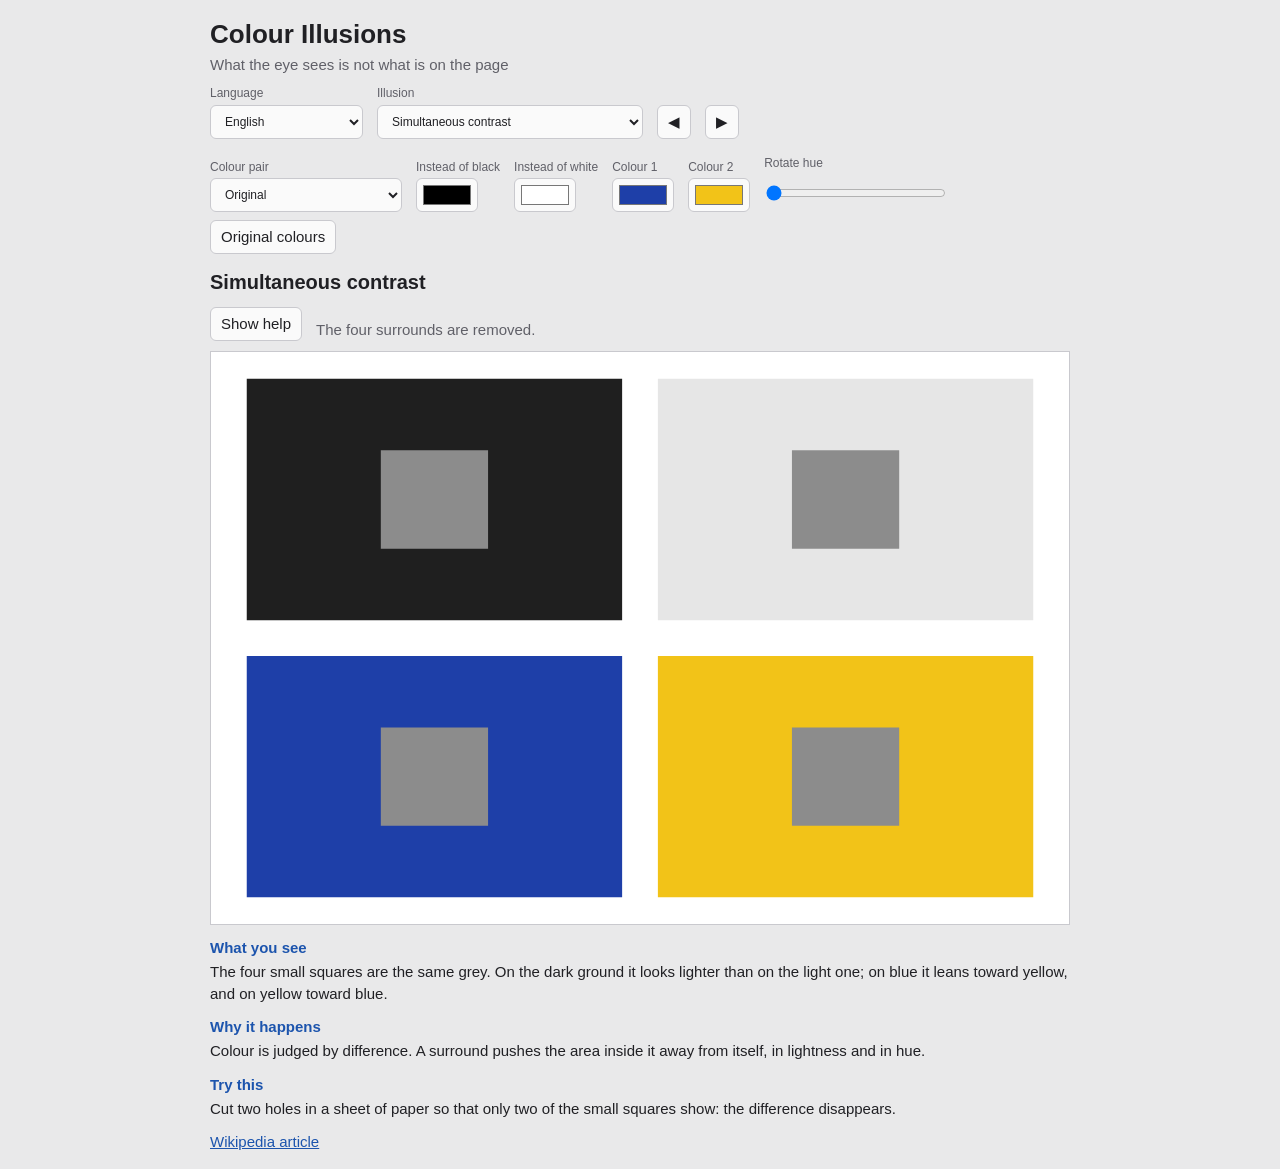
==== commit f17e25dd: "Colour illusions in all 15 languages" ====
--- a/docs/illusions/colour_illusions.html
+++ b/docs/illusions/colour_illusions.html
@@ -30,7 +30,7 @@
   input[type="color"] { width: 62px; height: 34px; padding: 2px 4px; }
   input[type="range"] { width: 180px; height: 34px; border: 0; background: none; }
   [hidden] { display: none !important; }
-  #stage { margin-top: 10px; background: var(--card); border: 1px solid var(--line); }
+  #stage { direction: ltr; margin-top: 10px; background: var(--card); border: 1px solid var(--line); }
   #stage svg { display: block; width: 100%; height: auto; max-height: 72vh; }
   #stage .t-remove, #stage .t-aid, #stage .t-guide { transition: opacity .7s; }
   #stage .t-aid, #stage .t-guide { opacity: 0; }
@@ -66,7 +66,7 @@
   <p id="note" class="soft"></p>
   <div id="texts"></div>
 </main>
-<script type="application/json" id="data">{"categories":["colour","brightness","size","lines","motion","form"],"palettes":[["original","#000000","#ffffff","#d02028"],["red_green","#8e0f1e","#8fe388","#ffffff"],["blue_orange","#12328a","#ffa53d","#ffffff"],["violet_yellow","#471a86","#ffe840","#e0202a"],["blue_yellow","#10207a","#fff27a","#d02028"],["equal_light","#e0402f","#009000","#ffffff"]],"animated":"lilac","fixed":["lilac","constancy"],"lineAccent":["hering","wundt","orbison"],"illusions":[{"key":"contrast","category":"colour","variants":[[null,"<svg xmlns=\"http://www.w3.org/2000/svg\" viewBox=\"0 0 480 320\" width=\"480\" height=\"320\">\n<path d=\"M0.00 0.00 L480.00 0.00 L480.00 320.00 L0.00 320.00 Z\" fill=\"#ffffff\"/>\n<path d=\"M20.00 15.00 L230.00 15.00 L230.00 150.00 L20.00 150.00 Z\" fill=\"#1f1f1f\" class=\"t-remove\"/>\n<path d=\"M95.00 55.00 L155.00 55.00 L155.00 110.00 L95.00 110.00 Z\" fill=\"#8c8c8c\"/>\n<path d=\"M250.00 15.00 L460.00 15.00 L460.00 150.00 L250.00 150.00 Z\" fill=\"#e6e6e6\" class=\"t-remove\"/>\n<path d=\"M325.00 55.00 L385.00 55.00 L385.00 110.00 L325.00 110.00 Z\" fill=\"#8c8c8c\"/>\n<path d=\"M20.00 170.00 L230.00 170.00 L230.00 305.00 L20.00 305.00 Z\" fill=\"#1e3fa8\" class=\"t-remove\"/>\n<path d=\"M95.00 210.00 L155.00 210.00 L155.00 265.00 L95.00 265.00 Z\" fill=\"#8c8c8c\"/>\n<path d=\"M250.00 170.00 L460.00 170.00 L460.00 305.00 L250.00 305.00 Z\" fill=\"#f2c318\" class=\"t-remove\"/>\n<path d=\"M325.00 210.00 L385.00 210.00 L385.00 265.00 L325.00 265.00 Z\" fill=\"#8c8c8c\"/>\n<\/svg>\n"]]},{"key":"bezold","category":"colour","variants":[[null,"<svg xmlns=\"http://www.w3.org/2000/svg\" viewBox=\"0 0 480 320\" width=\"480\" height=\"320\">\n<path d=\"M0.00 0.00 L480.00 0.00 L480.00 320.00 L0.00 320.00 Z\" fill=\"#ffffff\"/>\n<path d=\"M20.00 30.00 L230.00 30.00 L230.00 290.00 L20.00 290.00 Z\" fill=\"#c8323c\"/>\n<path d=\"M20.00 40.00 L230.00 40.00 L230.00 47.00 L20.00 47.00 Z\" fill=\"#000000\" class=\"t-remove\"/>\n<path d=\"M20.00 60.00 L230.00 60.00 L230.00 67.00 L20.00 67.00 Z\" fill=\"#000000\" class=\"t-remove\"/>\n<path d=\"M20.00 80.00 L230.00 80.00 L230.00 87.00 L20.00 87.00 Z\" fill=\"#000000\" class=\"t-remove\"/>\n<path d=\"M20.00 100.00 L230.00 100.00 L230.00 107.00 L20.00 107.00 Z\" fill=\"#000000\" class=\"t-remove\"/>\n<path d=\"M20.00 120.00 L230.00 120.00 L230.00 127.00 L20.00 127.00 Z\" fill=\"#000000\" class=\"t-remove\"/>\n<path d=\"M20.00 140.00 L230.00 140.00 L230.00 147.00 L20.00 147.00 Z\" fill=\"#000000\" class=\"t-remove\"/>\n<path d=\"M20.00 160.00 L230.00 160.00 L230.00 167.00 L20.00 167.00 Z\" fill=\"#000000\" class=\"t-remove\"/>\n<path d=\"M20.00 180.00 L230.00 180.00 L230.00 187.00 L20.00 187.00 Z\" fill=\"#000000\" class=\"t-remove\"/>\n<path d=\"M20.00 200.00 L230.00 200.00 L230.00 207.00 L20.00 207.00 Z\" fill=\"#000000\" class=\"t-remove\"/>\n<path d=\"M20.00 220.00 L230.00 220.00 L230.00 227.00 L20.00 227.00 Z\" fill=\"#000000\" class=\"t-remove\"/>\n<path d=\"M20.00 240.00 L230.00 240.00 L230.00 247.00 L20.00 247.00 Z\" fill=\"#000000\" class=\"t-remove\"/>\n<path d=\"M20.00 260.00 L230.00 260.00 L230.00 267.00 L20.00 267.00 Z\" fill=\"#000000\" class=\"t-remove\"/>\n<path d=\"M20.00 280.00 L230.00 280.00 L230.00 287.00 L20.00 287.00 Z\" fill=\"#000000\" class=\"t-remove\"/>\n<path d=\"M250.00 30.00 L460.00 30.00 L460.00 290.00 L250.00 290.00 Z\" fill=\"#c8323c\"/>\n<path d=\"M250.00 40.00 L460.00 40.00 L460.00 47.00 L250.00 47.00 Z\" fill=\"#ffffff\" class=\"t-remove\"/>\n<path d=\"M250.00 60.00 L460.00 60.00 L460.00 67.00 L250.00 67.00 Z\" fill=\"#ffffff\" class=\"t-remove\"/>\n<path d=\"M250.00 80.00 L460.00 80.00 L460.00 87.00 L250.00 87.00 Z\" fill=\"#ffffff\" class=\"t-remove\"/>\n<path d=\"M250.00 100.00 L460.00 100.00 L460.00 107.00 L250.00 107.00 Z\" fill=\"#ffffff\" class=\"t-remove\"/>\n<path d=\"M250.00 120.00 L460.00 120.00 L460.00 127.00 L250.00 127.00 Z\" fill=\"#ffffff\" class=\"t-remove\"/>\n<path d=\"M250.00 140.00 L460.00 140.00 L460.00 147.00 L250.00 147.00 Z\" fill=\"#ffffff\" class=\"t-remove\"/>\n<path d=\"M250.00 160.00 L460.00 160.00 L460.00 167.00 L250.00 167.00 Z\" fill=\"#ffffff\" class=\"t-remove\"/>\n<path d=\"M250.00 180.00 L460.00 180.00 L460.00 187.00 L250.00 187.00 Z\" fill=\"#ffffff\" class=\"t-remove\"/>\n<path d=\"M250.00 200.00 L460.00 200.00 L460.00 207.00 L250.00 207.00 Z\" fill=\"#ffffff\" class=\"t-remove\"/>\n<path d=\"M250.00 220.00 L460.00 220.00 L460.00 227.00 L250.00 227.00 Z\" fill=\"#ffffff\" class=\"t-remove\"/>\n<path d=\"M250.00 240.00 L460.00 240.00 L460.00 247.00 L250.00 247.00 Z\" fill=\"#ffffff\" class=\"t-remove\"/>\n<path d=\"M250.00 260.00 L460.00 260.00 L460.00 267.00 L250.00 267.00 Z\" fill=\"#ffffff\" class=\"t-remove\"/>\n<path d=\"M250.00 280.00 L460.00 280.00 L460.00 287.00 L250.00 287.00 Z\" fill=\"#ffffff\" class=\"t-remove\"/>\n<\/svg>\n"]]},{"key":"constancy","category":"colour","variants":[[null,"<svg xmlns=\"http://www.w3.org/2000/svg\" viewBox=\"0 0 480 320\" width=\"480\" height=\"320\">\n<path d=\"M0.00 0.00 L480.00 0.00 L480.00 320.00 L0.00 320.00 Z\" fill=\"#262626\"/>\n<path d=\"M20.00 55.00 L72.50 55.00 L72.50 107.50 L20.00 107.50 Z\" fill=\"#b83418\" class=\"t-remove\"/>\n<path d=\"M72.50 55.00 L125.00 55.00 L125.00 107.50 L72.50 107.50 Z\" fill=\"#e09d26\" class=\"t-remove\"/>\n<path d=\"M125.00 55.00 L177.50 55.00 L177.50 107.50 L125.00 107.50 Z\" fill=\"#3e7429\" class=\"t-remove\"/>\n<path d=\"M177.50 55.00 L230.00 55.00 L230.00 107.50 L177.50 107.50 Z\" fill=\"#d9ae6a\" class=\"t-remove\"/>\n<path d=\"M20.00 107.50 L72.50 107.50 L72.50 160.00 L20.00 160.00 Z\" fill=\"#2f4e56\" class=\"t-remove\"/>\n<path d=\"M72.50 107.50 L125.00 107.50 L125.00 160.00 L72.50 160.00 Z\" fill=\"#8c3d4a\" class=\"t-remove\"/>\n<path d=\"M125.00 107.50 L177.50 107.50 L177.50 160.00 L125.00 160.00 Z\" fill=\"#c95715\" class=\"t-remove\"/>\n<path d=\"M177.50 107.50 L230.00 107.50 L230.00 160.00 L177.50 160.00 Z\" fill=\"#6b9064\" class=\"t-remove\"/>\n<path d=\"M20.00 160.00 L72.50 160.00 L72.50 212.50 L20.00 212.50 Z\" fill=\"#9a7e50\" class=\"t-remove\"/>\n<path d=\"M72.50 160.00 L125.00 160.00 L125.00 212.50 L72.50 212.50 Z\" fill=\"#44641e\" class=\"t-remove\"/>\n<path d=\"M125.00 160.00 L177.50 160.00 L177.50 212.50 L125.00 212.50 Z\" fill=\"#c84039\" class=\"t-remove\"/>\n<path d=\"M177.50 160.00 L230.00 160.00 L230.00 212.50 L177.50 212.50 Z\" fill=\"#f0bd68\" class=\"t-remove\"/>\n<path d=\"M20.00 212.50 L72.50 212.50 L72.50 265.00 L20.00 265.00 Z\" fill=\"#5b3d52\" class=\"t-remove\"/>\n<path d=\"M72.50 212.50 L125.00 212.50 L125.00 265.00 L72.50 265.00 Z\" fill=\"#b09726\" class=\"t-remove\"/>\n<path d=\"M125.00 212.50 L177.50 212.50 L177.50 265.00 L125.00 265.00 Z\" fill=\"#2e6843\" class=\"t-remove\"/>\n<path d=\"M177.50 212.50 L230.00 212.50 L230.00 265.00 L177.50 265.00 Z\" fill=\"#d4682c\" class=\"t-remove\"/>\n<path d=\"M72.50 107.50 L125.00 107.50 L125.00 160.00 L72.50 160.00 Z\" fill=\"#8f8f8f\"/>\n<circle cx=\"125.00\" cy=\"27.00\" r=\"14.00\" fill=\"#ffd185\" class=\"t-remove\"/>\n<path d=\"M250.00 55.00 L302.50 55.00 L302.50 107.50 L250.00 107.50 Z\" fill=\"#65322e\" class=\"t-remove\"/>\n<path d=\"M302.50 55.00 L355.00 55.00 L355.00 107.50 L302.50 107.50 Z\" fill=\"#7b964a\" class=\"t-remove\"/>\n<path d=\"M355.00 55.00 L407.50 55.00 L407.50 107.50 L355.00 107.50 Z\" fill=\"#226f4f\" class=\"t-remove\"/>\n<path d=\"M407.50 55.00 L460.00 55.00 L460.00 107.50 L407.50 107.50 Z\" fill=\"#77a5cc\" class=\"t-remove\"/>\n<path d=\"M250.00 107.50 L302.50 107.50 L302.50 160.00 L250.00 160.00 Z\" fill=\"#1a4aa6\" class=\"t-remove\"/>\n<path d=\"M302.50 107.50 L355.00 107.50 L355.00 160.00 L302.50 160.00 Z\" fill=\"#4d3a8f\" class=\"t-remove\"/>\n<path d=\"M355.00 107.50 L407.50 107.50 L407.50 160.00 L355.00 160.00 Z\" fill=\"#6f5328\" class=\"t-remove\"/>\n<path d=\"M407.50 107.50 L460.00 107.50 L460.00 160.00 L407.50 160.00 Z\" fill=\"#3b88c0\" class=\"t-remove\"/>\n<path d=\"M250.00 160.00 L302.50 160.00 L302.50 212.50 L250.00 212.50 Z\" fill=\"#55789a\" class=\"t-remove\"/>\n<path d=\"M302.50 160.00 L355.00 160.00 L355.00 212.50 L302.50 212.50 Z\" fill=\"#255f3a\" class=\"t-remove\"/>\n<path d=\"M355.00 160.00 L407.50 160.00 L407.50 212.50 L355.00 212.50 Z\" fill=\"#6e3d6e\" class=\"t-remove\"/>\n<path d=\"M407.50 160.00 L460.00 160.00 L460.00 212.50 L407.50 212.50 Z\" fill=\"#84b3c8\" class=\"t-remove\"/>\n<path d=\"M250.00 212.50 L302.50 212.50 L302.50 265.00 L250.00 265.00 Z\" fill=\"#323a9e\" class=\"t-remove\"/>\n<path d=\"M302.50 212.50 L355.00 212.50 L355.00 265.00 L302.50 265.00 Z\" fill=\"#61904a\" class=\"t-remove\"/>\n<path d=\"M355.00 212.50 L407.50 212.50 L407.50 265.00 L355.00 265.00 Z\" fill=\"#196380\" class=\"t-remove\"/>\n<path d=\"M407.50 212.50 L460.00 212.50 L460.00 265.00 L407.50 265.00 Z\" fill=\"#756355\" class=\"t-remove\"/>\n<path d=\"M302.50 107.50 L355.00 107.50 L355.00 160.00 L302.50 160.00 Z\" fill=\"#8f8f8f\"/>\n<circle cx=\"355.00\" cy=\"27.00\" r=\"14.00\" fill=\"#8cc7ff\" class=\"t-remove\"/>\n<\/svg>\n"]]},{"key":"afterimage","category":"colour","variants":[[null,"<svg xmlns=\"http://www.w3.org/2000/svg\" viewBox=\"0 0 480 320\" width=\"480\" height=\"320\">\n<path d=\"M0.00 0.00 L480.00 0.00 L480.00 320.00 L0.00 320.00 Z\" fill=\"#ffffff\"/>\n<path d=\"M0.00 0.00 L240.00 0.00 L240.00 320.00 L0.00 320.00 Z\" fill=\"#ededed\"/>\n<circle cx=\"120.00\" cy=\"160.00\" r=\"92.00\" fill=\"#00bfbf\"/>\n<circle cx=\"120.00\" cy=\"160.00\" r=\"62.00\" fill=\"#e61ae6\"/>\n<circle cx=\"120.00\" cy=\"160.00\" r=\"32.00\" fill=\"#2626e6\"/>\n<circle cx=\"120.00\" cy=\"160.00\" r=\"5.00\" fill=\"#000000\"/>\n<circle cx=\"360.00\" cy=\"160.00\" r=\"5.00\" fill=\"#000000\"/>\n<\/svg>\n"]]},{"key":"lilac","category":"colour","variants":[[null,"<svg xmlns=\"http://www.w3.org/2000/svg\" viewBox=\"0 0 480 320\" width=\"480\" height=\"320\">\n<path d=\"M0.00 0.00 L480.00 0.00 L480.00 320.00 L0.00 320.00 Z\" fill=\"#bfbfbf\"/>\n<circle cx=\"240.00\" cy=\"48.00\" r=\"27.00\" fill=\"#c3b8c3\"><animate attributeName=\"opacity\" calcMode=\"discrete\" dur=\"1.2s\" repeatCount=\"indefinite\" keyTimes=\"0.0000;0.0833;0.1667;0.2500;0.3333;0.4167;0.5000;0.5833;0.6667;0.7500;0.8333;0.9167\" values=\"0;1;1;1;1;1;1;1;1;1;1;1\"/><\/circle>\n<circle cx=\"240.00\" cy=\"48.00\" r=\"24.00\" fill=\"#c7afc7\"><animate attributeName=\"opacity\" calcMode=\"discrete\" dur=\"1.2s\" repeatCount=\"indefinite\" keyTimes=\"0.0000;0.0833;0.1667;0.2500;0.3333;0.4167;0.5000;0.5833;0.6667;0.7500;0.8333;0.9167\" values=\"0;1;1;1;1;1;1;1;1;1;1;1\"/><\/circle>\n<circle cx=\"240.00\" cy=\"48.00\" r=\"21.00\" fill=\"#cca4cc\"><animate attributeName=\"opacity\" calcMode=\"discrete\" dur=\"1.2s\" repeatCount=\"indefinite\" keyTimes=\"0.0000;0.0833;0.1667;0.2500;0.3333;0.4167;0.5000;0.5833;0.6667;0.7500;0.8333;0.9167\" values=\"0;1;1;1;1;1;1;1;1;1;1;1\"/><\/circle>\n<circle cx=\"240.00\" cy=\"48.00\" r=\"18.00\" fill=\"#d299d2\"><animate attributeName=\"opacity\" calcMode=\"discrete\" dur=\"1.2s\" repeatCount=\"indefinite\" keyTimes=\"0.0000;0.0833;0.1667;0.2500;0.3333;0.4167;0.5000;0.5833;0.6667;0.7500;0.8333;0.9167\" values=\"0;1;1;1;1;1;1;1;1;1;1;1\"/><\/circle>\n<circle cx=\"240.00\" cy=\"48.00\" r=\"15.00\" fill=\"#d78ed7\"><animate attributeName=\"opacity\" calcMode=\"discrete\" dur=\"1.2s\" repeatCount=\"indefinite\" keyTimes=\"0.0000;0.0833;0.1667;0.2500;0.3333;0.4167;0.5000;0.5833;0.6667;0.7500;0.8333;0.9167\" values=\"0;1;1;1;1;1;1;1;1;1;1;1\"/><\/circle>\n<circle cx=\"240.00\" cy=\"48.00\" r=\"12.00\" fill=\"#db85db\"><animate attributeName=\"opacity\" calcMode=\"discrete\" dur=\"1.2s\" repeatCount=\"indefinite\" keyTimes=\"0.0000;0.0833;0.1667;0.2500;0.3333;0.4167;0.5000;0.5833;0.6667;0.7500;0.8333;0.9167\" values=\"0;1;1;1;1;1;1;1;1;1;1;1\"/><\/circle>\n<circle cx=\"296.00\" cy=\"63.01\" r=\"27.00\" fill=\"#c3b8c3\"><animate attributeName=\"opacity\" calcMode=\"discrete\" dur=\"1.2s\" repeatCount=\"indefinite\" keyTimes=\"0.0000;0.0833;0.1667;0.2500;0.3333;0.4167;0.5000;0.5833;0.6667;0.7500;0.8333;0.9167\" values=\"1;0;1;1;1;1;1;1;1;1;1;1\"/><\/circle>\n<circle cx=\"296.00\" cy=\"63.01\" r=\"24.00\" fill=\"#c7afc7\"><animate attributeName=\"opacity\" calcMode=\"discrete\" dur=\"1.2s\" repeatCount=\"indefinite\" keyTimes=\"0.0000;0.0833;0.1667;0.2500;0.3333;0.4167;0.5000;0.5833;0.6667;0.7500;0.8333;0.9167\" values=\"1;0;1;1;1;1;1;1;1;1;1;1\"/><\/circle>\n<circle cx=\"296.00\" cy=\"63.01\" r=\"21.00\" fill=\"#cca4cc\"><animate attributeName=\"opacity\" calcMode=\"discrete\" dur=\"1.2s\" repeatCount=\"indefinite\" keyTimes=\"0.0000;0.0833;0.1667;0.2500;0.3333;0.4167;0.5000;0.5833;0.6667;0.7500;0.8333;0.9167\" values=\"1;0;1;1;1;1;1;1;1;1;1;1\"/><\/circle>\n<circle cx=\"296.00\" cy=\"63.01\" r=\"18.00\" fill=\"#d299d2\"><animate attributeName=\"opacity\" calcMode=\"discrete\" dur=\"1.2s\" repeatCount=\"indefinite\" keyTimes=\"0.0000;0.0833;0.1667;0.2500;0.3333;0.4167;0.5000;0.5833;0.6667;0.7500;0.8333;0.9167\" values=\"1;0;1;1;1;1;1;1;1;1;1;1\"/><\/circle>\n<circle cx=\"296.00\" cy=\"63.01\" r=\"15.00\" fill=\"#d78ed7\"><animate attributeName=\"opacity\" calcMode=\"discrete\" dur=\"1.2s\" repeatCount=\"indefinite\" keyTimes=\"0.0000;0.0833;0.1667;0.2500;0.3333;0.4167;0.5000;0.5833;0.6667;0.7500;0.8333;0.9167\" values=\"1;0;1;1;1;1;1;1;1;1;1;1\"/><\/circle>\n<circle cx=\"296.00\" cy=\"63.01\" r=\"12.00\" fill=\"#db85db\"><animate attributeName=\"opacity\" calcMode=\"discrete\" dur=\"1.2s\" repeatCount=\"indefinite\" keyTimes=\"0.0000;0.0833;0.1667;0.2500;0.3333;0.4167;0.5000;0.5833;0.6667;0.7500;0.8333;0.9167\" values=\"1;0;1;1;1;1;1;1;1;1;1;1\"/><\/circle>\n<circle cx=\"336.99\" cy=\"104.00\" r=\"27.00\" fill=\"#c3b8c3\"><animate attributeName=\"opacity\" calcMode=\"discrete\" dur=\"1.2s\" repeatCount=\"indefinite\" keyTimes=\"0.0000;0.0833;0.1667;0.2500;0.3333;0.4167;0.5000;0.5833;0.6667;0.7500;0.8333;0.9167\" values=\"1;1;0;1;1;1;1;1;1;1;1;1\"/><\/circle>\n<circle cx=\"336.99\" cy=\"104.00\" r=\"24.00\" fill=\"#c7afc7\"><animate attributeName=\"opacity\" calcMode=\"discrete\" dur=\"1.2s\" repeatCount=\"indefinite\" keyTimes=\"0.0000;0.0833;0.1667;0.2500;0.3333;0.4167;0.5000;0.5833;0.6667;0.7500;0.8333;0.9167\" values=\"1;1;0;1;1;1;1;1;1;1;1;1\"/><\/circle>\n<circle cx=\"336.99\" cy=\"104.00\" r=\"21.00\" fill=\"#cca4cc\"><animate attributeName=\"opacity\" calcMode=\"discrete\" dur=\"1.2s\" repeatCount=\"indefinite\" keyTimes=\"0.0000;0.0833;0.1667;0.2500;0.3333;0.4167;0.5000;0.5833;0.6667;0.7500;0.8333;0.9167\" values=\"1;1;0;1;1;1;1;1;1;1;1;1\"/><\/circle>\n<circle cx=\"336.99\" cy=\"104.00\" r=\"18.00\" fill=\"#d299d2\"><animate attributeName=\"opacity\" calcMode=\"discrete\" dur=\"1.2s\" repeatCount=\"indefinite\" keyTimes=\"0.0000;0.0833;0.1667;0.2500;0.3333;0.4167;0.5000;0.5833;0.6667;0.7500;0.8333;0.9167\" values=\"1;1;0;1;1;1;1;1;1;1;1;1\"/><\/circle>\n<circle cx=\"336.99\" cy=\"104.00\" r=\"15.00\" fill=\"#d78ed7\"><animate attributeName=\"opacity\" calcMode=\"discrete\" dur=\"1.2s\" repeatCount=\"indefinite\" keyTimes=\"0.0000;0.0833;0.1667;0.2500;0.3333;0.4167;0.5000;0.5833;0.6667;0.7500;0.8333;0.9167\" values=\"1;1;0;1;1;1;1;1;1;1;1;1\"/><\/circle>\n<circle cx=\"336.99\" cy=\"104.00\" r=\"12.00\" fill=\"#db85db\"><animate attributeName=\"opacity\" calcMode=\"discrete\" dur=\"1.2s\" repeatCount=\"indefinite\" keyTimes=\"0.0000;0.0833;0.1667;0.2500;0.3333;0.4167;0.5000;0.5833;0.6667;0.7500;0.8333;0.9167\" values=\"1;1;0;1;1;1;1;1;1;1;1;1\"/><\/circle>\n<circle cx=\"352.00\" cy=\"160.00\" r=\"27.00\" fill=\"#c3b8c3\"><animate attributeName=\"opacity\" calcMode=\"discrete\" dur=\"1.2s\" repeatCount=\"indefinite\" keyTimes=\"0.0000;0.0833;0.1667;0.2500;0.3333;0.4167;0.5000;0.5833;0.6667;0.7500;0.8333;0.9167\" values=\"1;1;1;0;1;1;1;1;1;1;1;1\"/><\/circle>\n<circle cx=\"352.00\" cy=\"160.00\" r=\"24.00\" fill=\"#c7afc7\"><animate attributeName=\"opacity\" calcMode=\"discrete\" dur=\"1.2s\" repeatCount=\"indefinite\" keyTimes=\"0.0000;0.0833;0.1667;0.2500;0.3333;0.4167;0.5000;0.5833;0.6667;0.7500;0.8333;0.9167\" values=\"1;1;1;0;1;1;1;1;1;1;1;1\"/><\/circle>\n<circle cx=\"352.00\" cy=\"160.00\" r=\"21.00\" fill=\"#cca4cc\"><animate attributeName=\"opacity\" calcMode=\"discrete\" dur=\"1.2s\" repeatCount=\"indefinite\" keyTimes=\"0.0000;0.0833;0.1667;0.2500;0.3333;0.4167;0.5000;0.5833;0.6667;0.7500;0.8333;0.9167\" values=\"1;1;1;0;1;1;1;1;1;1;1;1\"/><\/circle>\n<circle cx=\"352.00\" cy=\"160.00\" r=\"18.00\" fill=\"#d299d2\"><animate attributeName=\"opacity\" calcMode=\"discrete\" dur=\"1.2s\" repeatCount=\"indefinite\" keyTimes=\"0.0000;0.0833;0.1667;0.2500;0.3333;0.4167;0.5000;0.5833;0.6667;0.7500;0.8333;0.9167\" values=\"1;1;1;0;1;1;1;1;1;1;1;1\"/><\/circle>\n<circle cx=\"352.00\" cy=\"160.00\" r=\"15.00\" fill=\"#d78ed7\"><animate attributeName=\"opacity\" calcMode=\"discrete\" dur=\"1.2s\" repeatCount=\"indefinite\" keyTimes=\"0.0000;0.0833;0.1667;0.2500;0.3333;0.4167;0.5000;0.5833;0.6667;0.7500;0.8333;0.9167\" values=\"1;1;1;0;1;1;1;1;1;1;1;1\"/><\/circle>\n<circle cx=\"352.00\" cy=\"160.00\" r=\"12.00\" fill=\"#db85db\"><animate attributeName=\"opacity\" calcMode=\"discrete\" dur=\"1.2s\" repeatCount=\"indefinite\" keyTimes=\"0.0000;0.0833;0.1667;0.2500;0.3333;0.4167;0.5000;0.5833;0.6667;0.7500;0.8333;0.9167\" values=\"1;1;1;0;1;1;1;1;1;1;1;1\"/><\/circle>\n<circle cx=\"336.99\" cy=\"216.00\" r=\"27.00\" fill=\"#c3b8c3\"><animate attributeName=\"opacity\" calcMode=\"discrete\" dur=\"1.2s\" repeatCount=\"indefinite\" keyTimes=\"0.0000;0.0833;0.1667;0.2500;0.3333;0.4167;0.5000;0.5833;0.6667;0.7500;0.8333;0.9167\" values=\"1;1;1;1;0;1;1;1;1;1;1;1\"/><\/circle>\n<circle cx=\"336.99\" cy=\"216.00\" r=\"24.00\" fill=\"#c7afc7\"><animate attributeName=\"opacity\" calcMode=\"discrete\" dur=\"1.2s\" repeatCount=\"indefinite\" keyTimes=\"0.0000;0.0833;0.1667;0.2500;0.3333;0.4167;0.5000;0.5833;0.6667;0.7500;0.8333;0.9167\" values=\"1;1;1;1;0;1;1;1;1;1;1;1\"/><\/circle>\n<circle cx=\"336.99\" cy=\"216.00\" r=\"21.00\" fill=\"#cca4cc\"><animate attributeName=\"opacity\" calcMode=\"discrete\" dur=\"1.2s\" repeatCount=\"indefinite\" keyTimes=\"0.0000;0.0833;0.1667;0.2500;0.3333;0.4167;0.5000;0.5833;0.6667;0.7500;0.8333;0.9167\" values=\"1;1;1;1;0;1;1;1;1;1;1;1\"/><\/circle>\n<circle cx=\"336.99\" cy=\"216.00\" r=\"18.00\" fill=\"#d299d2\"><animate attributeName=\"opacity\" calcMode=\"discrete\" dur=\"1.2s\" repeatCount=\"indefinite\" keyTimes=\"0.0000;0.0833;0.1667;0.2500;0.3333;0.4167;0.5000;0.5833;0.6667;0.7500;0.8333;0.9167\" values=\"1;1;1;1;0;1;1;1;1;1;1;1\"/><\/circle>\n<circle cx=\"336.99\" cy=\"216.00\" r=\"15.00\" fill=\"#d78ed7\"><animate attributeName=\"opacity\" calcMode=\"discrete\" dur=\"1.2s\" repeatCount=\"indefinite\" keyTimes=\"0.0000;0.0833;0.1667;0.2500;0.3333;0.4167;0.5000;0.5833;0.6667;0.7500;0.8333;0.9167\" values=\"1;1;1;1;0;1;1;1;1;1;1;1\"/><\/circle>\n<circle cx=\"336.99\" cy=\"216.00\" r=\"12.00\" fill=\"#db85db\"><animate attributeName=\"opacity\" calcMode=\"discrete\" dur=\"1.2s\" repeatCount=\"indefinite\" keyTimes=\"0.0000;0.0833;0.1667;0.2500;0.3333;0.4167;0.5000;0.5833;0.6667;0.7500;0.8333;0.9167\" values=\"1;1;1;1;0;1;1;1;1;1;1;1\"/><\/circle>\n<circle cx=\"296.00\" cy=\"256.99\" r=\"27.00\" fill=\"#c3b8c3\"><animate attributeName=\"opacity\" calcMode=\"discrete\" dur=\"1.2s\" repeatCount=\"indefinite\" keyTimes=\"0.0000;0.0833;0.1667;0.2500;0.3333;0.4167;0.5000;0.5833;0.6667;0.7500;0.8333;0.9167\" values=\"1;1;1;1;1;0;1;1;1;1;1;1\"/><\/circle>\n<circle cx=\"296.00\" cy=\"256.99\" r=\"24.00\" fill=\"#c7afc7\"><animate attributeName=\"opacity\" calcMode=\"discrete\" dur=\"1.2s\" repeatCount=\"indefinite\" keyTimes=\"0.0000;0.0833;0.1667;0.2500;0.3333;0.4167;0.5000;0.5833;0.6667;0.7500;0.8333;0.9167\" values=\"1;1;1;1;1;0;1;1;1;1;1;1\"/><\/circle>\n<circle cx=\"296.00\" cy=\"256.99\" r=\"21.00\" fill=\"#cca4cc\"><animate attributeName=\"opacity\" calcMode=\"discrete\" dur=\"1.2s\" repeatCount=\"indefinite\" keyTimes=\"0.0000;0.0833;0.1667;0.2500;0.3333;0.4167;0.5000;0.5833;0.6667;0.7500;0.8333;0.9167\" values=\"1;1;1;1;1;0;1;1;1;1;1;1\"/><\/circle>\n<circle cx=\"296.00\" cy=\"256.99\" r=\"18.00\" fill=\"#d299d2\"><animate attributeName=\"opacity\" calcMode=\"discrete\" dur=\"1.2s\" repeatCount=\"indefinite\" keyTimes=\"0.0000;0.0833;0.1667;0.2500;0.3333;0.4167;0.5000;0.5833;0.6667;0.7500;0.8333;0.9167\" values=\"1;1;1;1;1;0;1;1;1;1;1;1\"/><\/circle>\n<circle cx=\"296.00\" cy=\"256.99\" r=\"15.00\" fill=\"#d78ed7\"><animate attributeName=\"opacity\" calcMode=\"discrete\" dur=\"1.2s\" repeatCount=\"indefinite\" keyTimes=\"0.0000;0.0833;0.1667;0.2500;0.3333;0.4167;0.5000;0.5833;0.6667;0.7500;0.8333;0.9167\" values=\"1;1;1;1;1;0;1;1;1;1;1;1\"/><\/circle>\n<circle cx=\"296.00\" cy=\"256.99\" r=\"12.00\" fill=\"#db85db\"><animate attributeName=\"opacity\" calcMode=\"discrete\" dur=\"1.2s\" repeatCount=\"indefinite\" keyTimes=\"0.0000;0.0833;0.1667;0.2500;0.3333;0.4167;0.5000;0.5833;0.6667;0.7500;0.8333;0.9167\" values=\"1;1;1;1;1;0;1;1;1;1;1;1\"/><\/circle>\n<circle cx=\"240.00\" cy=\"272.00\" r=\"27.00\" fill=\"#c3b8c3\"><animate attributeName=\"opacity\" calcMode=\"discrete\" dur=\"1.2s\" repeatCount=\"indefinite\" keyTimes=\"0.0000;0.0833;0.1667;0.2500;0.3333;0.4167;0.5000;0.5833;0.6667;0.7500;0.8333;0.9167\" values=\"1;1;1;1;1;1;0;1;1;1;1;1\"/><\/circle>\n<circle cx=\"240.00\" cy=\"272.00\" r=\"24.00\" fill=\"#c7afc7\"><animate attributeName=\"opacity\" calcMode=\"discrete\" dur=\"1.2s\" repeatCount=\"indefinite\" keyTimes=\"0.0000;0.0833;0.1667;0.2500;0.3333;0.4167;0.5000;0.5833;0.6667;0.7500;0.8333;0.9167\" values=\"1;1;1;1;1;1;0;1;1;1;1;1\"/><\/circle>\n<circle cx=\"240.00\" cy=\"272.00\" r=\"21.00\" fill=\"#cca4cc\"><animate attributeName=\"opacity\" calcMode=\"discrete\" dur=\"1.2s\" repeatCount=\"indefinite\" keyTimes=\"0.0000;0.0833;0.1667;0.2500;0.3333;0.4167;0.5000;0.5833;0.6667;0.7500;0.8333;0.9167\" values=\"1;1;1;1;1;1;0;1;1;1;1;1\"/><\/circle>\n<circle cx=\"240.00\" cy=\"272.00\" r=\"18.00\" fill=\"#d299d2\"><animate attributeName=\"opacity\" calcMode=\"discrete\" dur=\"1.2s\" repeatCount=\"indefinite\" keyTimes=\"0.0000;0.0833;0.1667;0.2500;0.3333;0.4167;0.5000;0.5833;0.6667;0.7500;0.8333;0.9167\" values=\"1;1;1;1;1;1;0;1;1;1;1;1\"/><\/circle>\n<circle cx=\"240.00\" cy=\"272.00\" r=\"15.00\" fill=\"#d78ed7\"><animate attributeName=\"opacity\" calcMode=\"discrete\" dur=\"1.2s\" repeatCount=\"indefinite\" keyTimes=\"0.0000;0.0833;0.1667;0.2500;0.3333;0.4167;0.5000;0.5833;0.6667;0.7500;0.8333;0.9167\" values=\"1;1;1;1;1;1;0;1;1;1;1;1\"/><\/circle>\n<circle cx=\"240.00\" cy=\"272.00\" r=\"12.00\" fill=\"#db85db\"><animate attributeName=\"opacity\" calcMode=\"discrete\" dur=\"1.2s\" repeatCount=\"indefinite\" keyTimes=\"0.0000;0.0833;0.1667;0.2500;0.3333;0.4167;0.5000;0.5833;0.6667;0.7500;0.8333;0.9167\" values=\"1;1;1;1;1;1;0;1;1;1;1;1\"/><\/circle>\n<circle cx=\"184.00\" cy=\"256.99\" r=\"27.00\" fill=\"#c3b8c3\"><animate attributeName=\"opacity\" calcMode=\"discrete\" dur=\"1.2s\" repeatCount=\"indefinite\" keyTimes=\"0.0000;0.0833;0.1667;0.2500;0.3333;0.4167;0.5000;0.5833;0.6667;0.7500;0.8333;0.9167\" values=\"1;1;1;1;1;1;1;0;1;1;1;1\"/><\/circle>\n<circle cx=\"184.00\" cy=\"256.99\" r=\"24.00\" fill=\"#c7afc7\"><animate attributeName=\"opacity\" calcMode=\"discrete\" dur=\"1.2s\" repeatCount=\"indefinite\" keyTimes=\"0.0000;0.0833;0.1667;0.2500;0.3333;0.4167;0.5000;0.5833;0.6667;0.7500;0.8333;0.9167\" values=\"1;1;1;1;1;1;1;0;1;1;1;1\"/><\/circle>\n<circle cx=\"184.00\" cy=\"256.99\" r=\"21.00\" fill=\"#cca4cc\"><animate attributeName=\"opacity\" calcMode=\"discrete\" dur=\"1.2s\" repeatCount=\"indefinite\" keyTimes=\"0.0000;0.0833;0.1667;0.2500;0.3333;0.4167;0.5000;0.5833;0.6667;0.7500;0.8333;0.9167\" values=\"1;1;1;1;1;1;1;0;1;1;1;1\"/><\/circle>\n<circle cx=\"184.00\" cy=\"256.99\" r=\"18.00\" fill=\"#d299d2\"><animate attributeName=\"opacity\" calcMode=\"discrete\" dur=\"1.2s\" repeatCount=\"indefinite\" keyTimes=\"0.0000;0.0833;0.1667;0.2500;0.3333;0.4167;0.5000;0.5833;0.6667;0.7500;0.8333;0.9167\" values=\"1;1;1;1;1;1;1;0;1;1;1;1\"/><\/circle>\n<circle cx=\"184.00\" cy=\"256.99\" r=\"15.00\" fill=\"#d78ed7\"><animate attributeName=\"opacity\" calcMode=\"discrete\" dur=\"1.2s\" repeatCount=\"indefinite\" keyTimes=\"0.0000;0.0833;0.1667;0.2500;0.3333;0.4167;0.5000;0.5833;0.6667;0.7500;0.8333;0.9167\" values=\"1;1;1;1;1;1;1;0;1;1;1;1\"/><\/circle>\n<circle cx=\"184.00\" cy=\"256.99\" r=\"12.00\" fill=\"#db85db\"><animate attributeName=\"opacity\" calcMode=\"discrete\" dur=\"1.2s\" repeatCount=\"indefinite\" keyTimes=\"0.0000;0.0833;0.1667;0.2500;0.3333;0.4167;0.5000;0.5833;0.6667;0.7500;0.8333;0.9167\" values=\"1;1;1;1;1;1;1;0;1;1;1;1\"/><\/circle>\n<circle cx=\"143.01\" cy=\"216.00\" r=\"27.00\" fill=\"#c3b8c3\"><animate attributeName=\"opacity\" calcMode=\"discrete\" dur=\"1.2s\" repeatCount=\"indefinite\" keyTimes=\"0.0000;0.0833;0.1667;0.2500;0.3333;0.4167;0.5000;0.5833;0.6667;0.7500;0.8333;0.9167\" values=\"1;1;1;1;1;1;1;1;0;1;1;1\"/><\/circle>\n<circle cx=\"143.01\" cy=\"216.00\" r=\"24.00\" fill=\"#c7afc7\"><animate attributeName=\"opacity\" calcMode=\"discrete\" dur=\"1.2s\" repeatCount=\"indefinite\" keyTimes=\"0.0000;0.0833;0.1667;0.2500;0.3333;0.4167;0.5000;0.5833;0.6667;0.7500;0.8333;0.9167\" values=\"1;1;1;1;1;1;1;1;0;1;1;1\"/><\/circle>\n<circle cx=\"143.01\" cy=\"216.00\" r=\"21.00\" fill=\"#cca4cc\"><animate attributeName=\"opacity\" calcMode=\"discrete\" dur=\"1.2s\" repeatCount=\"indefinite\" keyTimes=\"0.0000;0.0833;0.1667;0.2500;0.3333;0.4167;0.5000;0.5833;0.6667;0.7500;0.8333;0.9167\" values=\"1;1;1;1;1;1;1;1;0;1;1;1\"/><\/circle>\n<circle cx=\"143.01\" cy=\"216.00\" r=\"18.00\" fill=\"#d299d2\"><animate attributeName=\"opacity\" calcMode=\"discrete\" dur=\"1.2s\" repeatCount=\"indefinite\" keyTimes=\"0.0000;0.0833;0.1667;0.2500;0.3333;0.4167;0.5000;0.5833;0.6667;0.7500;0.8333;0.9167\" values=\"1;1;1;1;1;1;1;1;0;1;1;1\"/><\/circle>\n<circle cx=\"143.01\" cy=\"216.00\" r=\"15.00\" fill=\"#d78ed7\"><animate attributeName=\"opacity\" calcMode=\"discrete\" dur=\"1.2s\" repeatCount=\"indefinite\" keyTimes=\"0.0000;0.0833;0.1667;0.2500;0.3333;0.4167;0.5000;0.5833;0.6667;0.7500;0.8333;0.9167\" values=\"1;1;1;1;1;1;1;1;0;1;1;1\"/><\/circle>\n<circle cx=\"143.01\" cy=\"216.00\" r=\"12.00\" fill=\"#db85db\"><animate attributeName=\"opacity\" calcMode=\"discrete\" dur=\"1.2s\" repeatCount=\"indefinite\" keyTimes=\"0.0000;0.0833;0.1667;0.2500;0.3333;0.4167;0.5000;0.5833;0.6667;0.7500;0.8333;0.9167\" values=\"1;1;1;1;1;1;1;1;0;1;1;1\"/><\/circle>\n<circle cx=\"128.00\" cy=\"160.00\" r=\"27.00\" fill=\"#c3b8c3\"><animate attributeName=\"opacity\" calcMode=\"discrete\" dur=\"1.2s\" repeatCount=\"indefinite\" keyTimes=\"0.0000;0.0833;0.1667;0.2500;0.3333;0.4167;0.5000;0.5833;0.6667;0.7500;0.8333;0.9167\" values=\"1;1;1;1;1;1;1;1;1;0;1;1\"/><\/circle>\n<circle cx=\"128.00\" cy=\"160.00\" r=\"24.00\" fill=\"#c7afc7\"><animate attributeName=\"opacity\" calcMode=\"discrete\" dur=\"1.2s\" repeatCount=\"indefinite\" keyTimes=\"0.0000;0.0833;0.1667;0.2500;0.3333;0.4167;0.5000;0.5833;0.6667;0.7500;0.8333;0.9167\" values=\"1;1;1;1;1;1;1;1;1;0;1;1\"/><\/circle>\n<circle cx=\"128.00\" cy=\"160.00\" r=\"21.00\" fill=\"#cca4cc\"><animate attributeName=\"opacity\" calcMode=\"discrete\" dur=\"1.2s\" repeatCount=\"indefinite\" keyTimes=\"0.0000;0.0833;0.1667;0.2500;0.3333;0.4167;0.5000;0.5833;0.6667;0.7500;0.8333;0.9167\" values=\"1;1;1;1;1;1;1;1;1;0;1;1\"/><\/circle>\n<circle cx=\"128.00\" cy=\"160.00\" r=\"18.00\" fill=\"#d299d2\"><animate attributeName=\"opacity\" calcMode=\"discrete\" dur=\"1.2s\" repeatCount=\"indefinite\" keyTimes=\"0.0000;0.0833;0.1667;0.2500;0.3333;0.4167;0.5000;0.5833;0.6667;0.7500;0.8333;0.9167\" values=\"1;1;1;1;1;1;1;1;1;0;1;1\"/><\/circle>\n<circle cx=\"128.00\" cy=\"160.00\" r=\"15.00\" fill=\"#d78ed7\"><animate attributeName=\"opacity\" calcMode=\"discrete\" dur=\"1.2s\" repeatCount=\"indefinite\" keyTimes=\"0.0000;0.0833;0.1667;0.2500;0.3333;0.4167;0.5000;0.5833;0.6667;0.7500;0.8333;0.9167\" values=\"1;1;1;1;1;1;1;1;1;0;1;1\"/><\/circle>\n<circle cx=\"128.00\" cy=\"160.00\" r=\"12.00\" fill=\"#db85db\"><animate attributeName=\"opacity\" calcMode=\"discrete\" dur=\"1.2s\" repeatCount=\"indefinite\" keyTimes=\"0.0000;0.0833;0.1667;0.2500;0.3333;0.4167;0.5000;0.5833;0.6667;0.7500;0.8333;0.9167\" values=\"1;1;1;1;1;1;1;1;1;0;1;1\"/><\/circle>\n<circle cx=\"143.01\" cy=\"104.00\" r=\"27.00\" fill=\"#c3b8c3\"><animate attributeName=\"opacity\" calcMode=\"discrete\" dur=\"1.2s\" repeatCount=\"indefinite\" keyTimes=\"0.0000;0.0833;0.1667;0.2500;0.3333;0.4167;0.5000;0.5833;0.6667;0.7500;0.8333;0.9167\" values=\"1;1;1;1;1;1;1;1;1;1;0;1\"/><\/circle>\n<circle cx=\"143.01\" cy=\"104.00\" r=\"24.00\" fill=\"#c7afc7\"><animate attributeName=\"opacity\" calcMode=\"discrete\" dur=\"1.2s\" repeatCount=\"indefinite\" keyTimes=\"0.0000;0.0833;0.1667;0.2500;0.3333;0.4167;0.5000;0.5833;0.6667;0.7500;0.8333;0.9167\" values=\"1;1;1;1;1;1;1;1;1;1;0;1\"/><\/circle>\n<circle cx=\"143.01\" cy=\"104.00\" r=\"21.00\" fill=\"#cca4cc\"><animate attributeName=\"opacity\" calcMode=\"discrete\" dur=\"1.2s\" repeatCount=\"indefinite\" keyTimes=\"0.0000;0.0833;0.1667;0.2500;0.3333;0.4167;0.5000;0.5833;0.6667;0.7500;0.8333;0.9167\" values=\"1;1;1;1;1;1;1;1;1;1;0;1\"/><\/circle>\n<circle cx=\"143.01\" cy=\"104.00\" r=\"18.00\" fill=\"#d299d2\"><animate attributeName=\"opacity\" calcMode=\"discrete\" dur=\"1.2s\" repeatCount=\"indefinite\" keyTimes=\"0.0000;0.0833;0.1667;0.2500;0.3333;0.4167;0.5000;0.5833;0.6667;0.7500;0.8333;0.9167\" values=\"1;1;1;1;1;1;1;1;1;1;0;1\"/><\/circle>\n<circle cx=\"143.01\" cy=\"104.00\" r=\"15.00\" fill=\"#d78ed7\"><animate attributeName=\"opacity\" calcMode=\"discrete\" dur=\"1.2s\" repeatCount=\"indefinite\" keyTimes=\"0.0000;0.0833;0.1667;0.2500;0.3333;0.4167;0.5000;0.5833;0.6667;0.7500;0.8333;0.9167\" values=\"1;1;1;1;1;1;1;1;1;1;0;1\"/><\/circle>\n<circle cx=\"143.01\" cy=\"104.00\" r=\"12.00\" fill=\"#db85db\"><animate attributeName=\"opacity\" calcMode=\"discrete\" dur=\"1.2s\" repeatCount=\"indefinite\" keyTimes=\"0.0000;0.0833;0.1667;0.2500;0.3333;0.4167;0.5000;0.5833;0.6667;0.7500;0.8333;0.9167\" values=\"1;1;1;1;1;1;1;1;1;1;0;1\"/><\/circle>\n<circle cx=\"184.00\" cy=\"63.01\" r=\"27.00\" fill=\"#c3b8c3\"><animate attributeName=\"opacity\" calcMode=\"discrete\" dur=\"1.2s\" repeatCount=\"indefinite\" keyTimes=\"0.0000;0.0833;0.1667;0.2500;0.3333;0.4167;0.5000;0.5833;0.6667;0.7500;0.8333;0.9167\" values=\"1;1;1;1;1;1;1;1;1;1;1;0\"/><\/circle>\n<circle cx=\"184.00\" cy=\"63.01\" r=\"24.00\" fill=\"#c7afc7\"><animate attributeName=\"opacity\" calcMode=\"discrete\" dur=\"1.2s\" repeatCount=\"indefinite\" keyTimes=\"0.0000;0.0833;0.1667;0.2500;0.3333;0.4167;0.5000;0.5833;0.6667;0.7500;0.8333;0.9167\" values=\"1;1;1;1;1;1;1;1;1;1;1;0\"/><\/circle>\n<circle cx=\"184.00\" cy=\"63.01\" r=\"21.00\" fill=\"#cca4cc\"><animate attributeName=\"opacity\" calcMode=\"discrete\" dur=\"1.2s\" repeatCount=\"indefinite\" keyTimes=\"0.0000;0.0833;0.1667;0.2500;0.3333;0.4167;0.5000;0.5833;0.6667;0.7500;0.8333;0.9167\" values=\"1;1;1;1;1;1;1;1;1;1;1;0\"/><\/circle>\n<circle cx=\"184.00\" cy=\"63.01\" r=\"18.00\" fill=\"#d299d2\"><animate attributeName=\"opacity\" calcMode=\"discrete\" dur=\"1.2s\" repeatCount=\"indefinite\" keyTimes=\"0.0000;0.0833;0.1667;0.2500;0.3333;0.4167;0.5000;0.5833;0.6667;0.7500;0.8333;0.9167\" values=\"1;1;1;1;1;1;1;1;1;1;1;0\"/><\/circle>\n<circle cx=\"184.00\" cy=\"63.01\" r=\"15.00\" fill=\"#d78ed7\"><animate attributeName=\"opacity\" calcMode=\"discrete\" dur=\"1.2s\" repeatCount=\"indefinite\" keyTimes=\"0.0000;0.0833;0.1667;0.2500;0.3333;0.4167;0.5000;0.5833;0.6667;0.7500;0.8333;0.9167\" values=\"1;1;1;1;1;1;1;1;1;1;1;0\"/><\/circle>\n<circle cx=\"184.00\" cy=\"63.01\" r=\"12.00\" fill=\"#db85db\"><animate attributeName=\"opacity\" calcMode=\"discrete\" dur=\"1.2s\" repeatCount=\"indefinite\" keyTimes=\"0.0000;0.0833;0.1667;0.2500;0.3333;0.4167;0.5000;0.5833;0.6667;0.7500;0.8333;0.9167\" values=\"1;1;1;1;1;1;1;1;1;1;1;0\"/><\/circle>\n<path d=\"M228.00 160.00 L252.00 160.00\" fill=\"none\" stroke=\"#000000\" stroke-width=\"3\"/>\n<path d=\"M240.00 148.00 L240.00 172.00\" fill=\"none\" stroke=\"#000000\" stroke-width=\"3\"/>\n<\/svg>\n"]]},{"key":"mccollough","category":"colour","variants":[[null,"<svg xmlns=\"http://www.w3.org/2000/svg\" viewBox=\"0 0 480 320\" width=\"480\" height=\"320\">\n<path d=\"M0.00 0.00 L480.00 0.00 L480.00 320.00 L0.00 320.00 Z\" fill=\"#808080\"/>\n<path d=\"M40.00 12.00 L180.00 12.00 L180.00 152.00 L40.00 152.00 Z\" fill=\"#f20d0d\"/>\n<path d=\"M40.00 12.00 L180.00 12.00 L180.00 18.67 L40.00 18.67 Z\" fill=\"#000000\"/>\n<path d=\"M40.00 25.33 L180.00 25.33 L180.00 32.00 L40.00 32.00 Z\" fill=\"#000000\"/>\n<path d=\"M40.00 38.67 L180.00 38.67 L180.00 45.33 L40.00 45.33 Z\" fill=\"#000000\"/>\n<path d=\"M40.00 52.00 L180.00 52.00 L180.00 58.67 L40.00 58.67 Z\" fill=\"#000000\"/>\n<path d=\"M40.00 65.33 L180.00 65.33 L180.00 72.00 L40.00 72.00 Z\" fill=\"#000000\"/>\n<path d=\"M40.00 78.67 L180.00 78.67 L180.00 85.33 L40.00 85.33 Z\" fill=\"#000000\"/>\n<path d=\"M40.00 92.00 L180.00 92.00 L180.00 98.67 L40.00 98.67 Z\" fill=\"#000000\"/>\n<path d=\"M40.00 105.33 L180.00 105.33 L180.00 112.00 L40.00 112.00 Z\" fill=\"#000000\"/>\n<path d=\"M40.00 118.67 L180.00 118.67 L180.00 125.33 L40.00 125.33 Z\" fill=\"#000000\"/>\n<path d=\"M40.00 132.00 L180.00 132.00 L180.00 138.67 L40.00 138.67 Z\" fill=\"#000000\"/>\n<path d=\"M40.00 145.33 L180.00 145.33 L180.00 152.00 L40.00 152.00 Z\" fill=\"#000000\"/>\n<path d=\"M300.00 12.00 L440.00 12.00 L440.00 152.00 L300.00 152.00 Z\" fill=\"#0dbf26\"/>\n<path d=\"M300.00 12.00 L306.67 12.00 L306.67 152.00 L300.00 152.00 Z\" fill=\"#000000\"/>\n<path d=\"M313.33 12.00 L320.00 12.00 L320.00 152.00 L313.33 152.00 Z\" fill=\"#000000\"/>\n<path d=\"M326.67 12.00 L333.33 12.00 L333.33 152.00 L326.67 152.00 Z\" fill=\"#000000\"/>\n<path d=\"M340.00 12.00 L346.67 12.00 L346.67 152.00 L340.00 152.00 Z\" fill=\"#000000\"/>\n<path d=\"M353.33 12.00 L360.00 12.00 L360.00 152.00 L353.33 152.00 Z\" fill=\"#000000\"/>\n<path d=\"M366.67 12.00 L373.33 12.00 L373.33 152.00 L366.67 152.00 Z\" fill=\"#000000\"/>\n<path d=\"M380.00 12.00 L386.67 12.00 L386.67 152.00 L380.00 152.00 Z\" fill=\"#000000\"/>\n<path d=\"M393.33 12.00 L400.00 12.00 L400.00 152.00 L393.33 152.00 Z\" fill=\"#000000\"/>\n<path d=\"M406.67 12.00 L413.33 12.00 L413.33 152.00 L406.67 152.00 Z\" fill=\"#000000\"/>\n<path d=\"M420.00 12.00 L426.67 12.00 L426.67 152.00 L420.00 152.00 Z\" fill=\"#000000\"/>\n<path d=\"M433.33 12.00 L440.00 12.00 L440.00 152.00 L433.33 152.00 Z\" fill=\"#000000\"/>\n<path d=\"M160.00 166.00 L232.00 166.00 L232.00 238.00 L160.00 238.00 Z\" fill=\"#ffffff\"/>\n<path d=\"M160.00 166.00 L232.00 166.00 L232.00 170.80 L160.00 170.80 Z\" fill=\"#000000\"/>\n<path d=\"M160.00 175.60 L232.00 175.60 L232.00 180.40 L160.00 180.40 Z\" fill=\"#000000\"/>\n<path d=\"M160.00 185.20 L232.00 185.20 L232.00 190.00 L160.00 190.00 Z\" fill=\"#000000\"/>\n<path d=\"M160.00 194.80 L232.00 194.80 L232.00 199.60 L160.00 199.60 Z\" fill=\"#000000\"/>\n<path d=\"M160.00 204.40 L232.00 204.40 L232.00 209.20 L160.00 209.20 Z\" fill=\"#000000\"/>\n<path d=\"M160.00 214.00 L232.00 214.00 L232.00 218.80 L160.00 218.80 Z\" fill=\"#000000\"/>\n<path d=\"M160.00 223.60 L232.00 223.60 L232.00 228.40 L160.00 228.40 Z\" fill=\"#000000\"/>\n<path d=\"M160.00 233.20 L232.00 233.20 L232.00 238.00 L160.00 238.00 Z\" fill=\"#000000\"/>\n<path d=\"M240.00 166.00 L312.00 166.00 L312.00 238.00 L240.00 238.00 Z\" fill=\"#ffffff\"/>\n<path d=\"M240.00 166.00 L244.80 166.00 L244.80 238.00 L240.00 238.00 Z\" fill=\"#000000\"/>\n<path d=\"M249.60 166.00 L254.40 166.00 L254.40 238.00 L249.60 238.00 Z\" fill=\"#000000\"/>\n<path d=\"M259.20 166.00 L264.00 166.00 L264.00 238.00 L259.20 238.00 Z\" fill=\"#000000\"/>\n<path d=\"M268.80 166.00 L273.60 166.00 L273.60 238.00 L268.80 238.00 Z\" fill=\"#000000\"/>\n<path d=\"M278.40 166.00 L283.20 166.00 L283.20 238.00 L278.40 238.00 Z\" fill=\"#000000\"/>\n<path d=\"M288.00 166.00 L292.80 166.00 L292.80 238.00 L288.00 238.00 Z\" fill=\"#000000\"/>\n<path d=\"M297.60 166.00 L302.40 166.00 L302.40 238.00 L297.60 238.00 Z\" fill=\"#000000\"/>\n<path d=\"M307.20 166.00 L312.00 166.00 L312.00 238.00 L307.20 238.00 Z\" fill=\"#000000\"/>\n<path d=\"M160.00 240.00 L232.00 240.00 L232.00 312.00 L160.00 312.00 Z\" fill=\"#ffffff\"/>\n<path d=\"M160.00 240.00 L164.80 240.00 L164.80 312.00 L160.00 312.00 Z\" fill=\"#000000\"/>\n<path d=\"M169.60 240.00 L174.40 240.00 L174.40 312.00 L169.60 312.00 Z\" fill=\"#000000\"/>\n<path d=\"M179.20 240.00 L184.00 240.00 L184.00 312.00 L179.20 312.00 Z\" fill=\"#000000\"/>\n<path d=\"M188.80 240.00 L193.60 240.00 L193.60 312.00 L188.80 312.00 Z\" fill=\"#000000\"/>\n<path d=\"M198.40 240.00 L203.20 240.00 L203.20 312.00 L198.40 312.00 Z\" fill=\"#000000\"/>\n<path d=\"M208.00 240.00 L212.80 240.00 L212.80 312.00 L208.00 312.00 Z\" fill=\"#000000\"/>\n<path d=\"M217.60 240.00 L222.40 240.00 L222.40 312.00 L217.60 312.00 Z\" fill=\"#000000\"/>\n<path d=\"M227.20 240.00 L232.00 240.00 L232.00 312.00 L227.20 312.00 Z\" fill=\"#000000\"/>\n<path d=\"M240.00 240.00 L312.00 240.00 L312.00 312.00 L240.00 312.00 Z\" fill=\"#ffffff\"/>\n<path d=\"M240.00 240.00 L312.00 240.00 L312.00 244.80 L240.00 244.80 Z\" fill=\"#000000\"/>\n<path d=\"M240.00 249.60 L312.00 249.60 L312.00 254.40 L240.00 254.40 Z\" fill=\"#000000\"/>\n<path d=\"M240.00 259.20 L312.00 259.20 L312.00 264.00 L240.00 264.00 Z\" fill=\"#000000\"/>\n<path d=\"M240.00 268.80 L312.00 268.80 L312.00 273.60 L240.00 273.60 Z\" fill=\"#000000\"/>\n<path d=\"M240.00 278.40 L312.00 278.40 L312.00 283.20 L240.00 283.20 Z\" fill=\"#000000\"/>\n<path d=\"M240.00 288.00 L312.00 288.00 L312.00 292.80 L240.00 292.80 Z\" fill=\"#000000\"/>\n<path d=\"M240.00 297.60 L312.00 297.60 L312.00 302.40 L240.00 302.40 Z\" fill=\"#000000\"/>\n<path d=\"M240.00 307.20 L312.00 307.20 L312.00 312.00 L240.00 312.00 Z\" fill=\"#000000\"/>\n<\/svg>\n"]]},{"key":"chromostereopsis","category":"colour","variants":[[null,"<svg xmlns=\"http://www.w3.org/2000/svg\" viewBox=\"0 0 480 320\" width=\"480\" height=\"320\">\n<path d=\"M0.00 0.00 L480.00 0.00 L480.00 320.00 L0.00 320.00 Z\" fill=\"#000000\"/>\n<circle cx=\"140.00\" cy=\"160.00\" r=\"120.00\" fill=\"#ff0000\"/>\n<circle cx=\"140.00\" cy=\"160.00\" r=\"106.00\" fill=\"#000000\"/>\n<circle cx=\"140.00\" cy=\"160.00\" r=\"96.00\" fill=\"#0026ff\"/>\n<circle cx=\"140.00\" cy=\"160.00\" r=\"72.00\" fill=\"#ff0000\"/>\n<circle cx=\"140.00\" cy=\"160.00\" r=\"58.00\" fill=\"#000000\"/>\n<circle cx=\"140.00\" cy=\"160.00\" r=\"48.00\" fill=\"#0026ff\"/>\n<circle cx=\"140.00\" cy=\"160.00\" r=\"24.00\" fill=\"#ff0000\"/>\n<circle cx=\"140.00\" cy=\"160.00\" r=\"10.00\" fill=\"#000000\"/>\n<path d=\"M290.00 45.00 L312.00 45.00 L312.00 63.00 L290.00 63.00 Z\" fill=\"#0026ff\"/>\n<path d=\"M290.00 75.00 L312.00 75.00 L312.00 93.00 L290.00 93.00 Z\" fill=\"#0026ff\"/>\n<path d=\"M290.00 105.00 L312.00 105.00 L312.00 123.00 L290.00 123.00 Z\" fill=\"#0026ff\"/>\n<path d=\"M290.00 135.00 L312.00 135.00 L312.00 153.00 L290.00 153.00 Z\" fill=\"#0026ff\"/>\n<path d=\"M290.00 165.00 L312.00 165.00 L312.00 183.00 L290.00 183.00 Z\" fill=\"#0026ff\"/>\n<path d=\"M290.00 195.00 L312.00 195.00 L312.00 213.00 L290.00 213.00 Z\" fill=\"#0026ff\"/>\n<path d=\"M290.00 225.00 L312.00 225.00 L312.00 243.00 L290.00 243.00 Z\" fill=\"#0026ff\"/>\n<path d=\"M290.00 255.00 L312.00 255.00 L312.00 273.00 L290.00 273.00 Z\" fill=\"#0026ff\"/>\n<path d=\"M324.00 45.00 L346.00 45.00 L346.00 63.00 L324.00 63.00 Z\" fill=\"#0026ff\"/>\n<path d=\"M324.00 75.00 L346.00 75.00 L346.00 93.00 L324.00 93.00 Z\" fill=\"#0026ff\"/>\n<path d=\"M324.00 105.00 L346.00 105.00 L346.00 123.00 L324.00 123.00 Z\" fill=\"#ff0000\"/>\n<path d=\"M324.00 135.00 L346.00 135.00 L346.00 153.00 L324.00 153.00 Z\" fill=\"#ff0000\"/>\n<path d=\"M324.00 165.00 L346.00 165.00 L346.00 183.00 L324.00 183.00 Z\" fill=\"#ff0000\"/>\n<path d=\"M324.00 195.00 L346.00 195.00 L346.00 213.00 L324.00 213.00 Z\" fill=\"#ff0000\"/>\n<path d=\"M324.00 225.00 L346.00 225.00 L346.00 243.00 L324.00 243.00 Z\" fill=\"#0026ff\"/>\n<path d=\"M324.00 255.00 L346.00 255.00 L346.00 273.00 L324.00 273.00 Z\" fill=\"#0026ff\"/>\n<path d=\"M358.00 45.00 L380.00 45.00 L380.00 63.00 L358.00 63.00 Z\" fill=\"#0026ff\"/>\n<path d=\"M358.00 75.00 L380.00 75.00 L380.00 93.00 L358.00 93.00 Z\" fill=\"#0026ff\"/>\n<path d=\"M358.00 105.00 L380.00 105.00 L380.00 123.00 L358.00 123.00 Z\" fill=\"#ff0000\"/>\n<path d=\"M358.00 135.00 L380.00 135.00 L380.00 153.00 L358.00 153.00 Z\" fill=\"#ff0000\"/>\n<path d=\"M358.00 165.00 L380.00 165.00 L380.00 183.00 L358.00 183.00 Z\" fill=\"#ff0000\"/>\n<path d=\"M358.00 195.00 L380.00 195.00 L380.00 213.00 L358.00 213.00 Z\" fill=\"#ff0000\"/>\n<path d=\"M358.00 225.00 L380.00 225.00 L380.00 243.00 L358.00 243.00 Z\" fill=\"#0026ff\"/>\n<path d=\"M358.00 255.00 L380.00 255.00 L380.00 273.00 L358.00 273.00 Z\" fill=\"#0026ff\"/>\n<path d=\"M392.00 45.00 L414.00 45.00 L414.00 63.00 L392.00 63.00 Z\" fill=\"#0026ff\"/>\n<path d=\"M392.00 75.00 L414.00 75.00 L414.00 93.00 L392.00 93.00 Z\" fill=\"#0026ff\"/>\n<path d=\"M392.00 105.00 L414.00 105.00 L414.00 123.00 L392.00 123.00 Z\" fill=\"#ff0000\"/>\n<path d=\"M392.00 135.00 L414.00 135.00 L414.00 153.00 L392.00 153.00 Z\" fill=\"#ff0000\"/>\n<path d=\"M392.00 165.00 L414.00 165.00 L414.00 183.00 L392.00 183.00 Z\" fill=\"#ff0000\"/>\n<path d=\"M392.00 195.00 L414.00 195.00 L414.00 213.00 L392.00 213.00 Z\" fill=\"#ff0000\"/>\n<path d=\"M392.00 225.00 L414.00 225.00 L414.00 243.00 L392.00 243.00 Z\" fill=\"#0026ff\"/>\n<path d=\"M392.00 255.00 L414.00 255.00 L414.00 273.00 L392.00 273.00 Z\" fill=\"#0026ff\"/>\n<path d=\"M426.00 45.00 L448.00 45.00 L448.00 63.00 L426.00 63.00 Z\" fill=\"#0026ff\"/>\n<path d=\"M426.00 75.00 L448.00 75.00 L448.00 93.00 L426.00 93.00 Z\" fill=\"#0026ff\"/>\n<path d=\"M426.00 105.00 L448.00 105.00 L448.00 123.00 L426.00 123.00 Z\" fill=\"#0026ff\"/>\n<path d=\"M426.00 135.00 L448.00 135.00 L448.00 153.00 L426.00 153.00 Z\" fill=\"#0026ff\"/>\n<path d=\"M426.00 165.00 L448.00 165.00 L448.00 183.00 L426.00 183.00 Z\" fill=\"#0026ff\"/>\n<path d=\"M426.00 195.00 L448.00 195.00 L448.00 213.00 L426.00 213.00 Z\" fill=\"#0026ff\"/>\n<path d=\"M426.00 225.00 L448.00 225.00 L448.00 243.00 L426.00 243.00 Z\" fill=\"#0026ff\"/>\n<path d=\"M426.00 255.00 L448.00 255.00 L448.00 273.00 L426.00 273.00 Z\" fill=\"#0026ff\"/>\n<\/svg>\n"]]},{"key":"checker","category":"brightness","variants":[[null,"<svg xmlns=\"http://www.w3.org/2000/svg\" viewBox=\"0 0 480 320\" width=\"480\" height=\"320\">\n<path d=\"M0.00 0.00 L480.00 0.00 L480.00 320.00 L0.00 320.00 Z\" fill=\"#ffffff\"/>\n<path d=\"M90.00 10.00 L140.00 10.00 L140.00 60.00 L90.00 60.00 Z\" fill=\"#777777\"/>\n<path d=\"M90.00 60.00 L140.00 60.00 L140.00 110.00 L90.00 110.00 Z\" fill=\"#c7c7c7\"/>\n<path d=\"M90.00 110.00 L140.00 110.00 L140.00 160.00 L90.00 160.00 Z\" fill=\"#777777\"/>\n<path d=\"M90.00 160.00 L140.00 160.00 L140.00 210.00 L90.00 210.00 Z\" fill=\"#c7c7c7\"/>\n<path d=\"M90.00 210.00 L140.00 210.00 L140.00 260.00 L90.00 260.00 Z\" fill=\"#777777\"/>\n<path d=\"M90.00 260.00 L140.00 260.00 L140.00 310.00 L90.00 310.00 Z\" fill=\"#c7c7c7\"/>\n<path d=\"M140.00 10.00 L190.00 10.00 L190.00 60.00 L140.00 60.00 Z\" fill=\"#c7c7c7\"/>\n<path d=\"M140.00 60.00 L190.00 60.00 L190.00 110.00 L140.00 110.00 Z\" fill=\"#777777\"/>\n<path d=\"M140.00 110.00 L190.00 110.00 L190.00 160.00 L140.00 160.00 Z\" fill=\"#c7c7c7\"/>\n<path d=\"M140.00 160.00 L190.00 160.00 L190.00 210.00 L140.00 210.00 Z\" fill=\"#777777\"/>\n<path d=\"M140.00 160.00 L144.77 160.00 L144.77 164.77 L140.00 164.77 Z\" fill=\"#777777\"/>\n<path d=\"M140.00 164.17 L144.77 164.17 L144.77 168.93 L140.00 168.93 Z\" fill=\"#777777\"/>\n<path d=\"M140.00 168.33 L144.77 168.33 L144.77 173.10 L140.00 173.10 Z\" fill=\"#777777\"/>\n<path d=\"M140.00 172.50 L144.77 172.50 L144.77 177.27 L140.00 177.27 Z\" fill=\"#777777\"/>\n<path d=\"M140.00 176.67 L144.77 176.67 L144.77 181.43 L140.00 181.43 Z\" fill=\"#777777\"/>\n<path d=\"M140.00 180.83 L144.77 180.83 L144.77 185.60 L140.00 185.60 Z\" fill=\"#777777\"/>\n<path d=\"M140.00 185.00 L144.77 185.00 L144.77 189.77 L140.00 189.77 Z\" fill=\"#777777\"/>\n<path d=\"M140.00 189.17 L144.77 189.17 L144.77 193.93 L140.00 193.93 Z\" fill=\"#777777\"/>\n<path d=\"M140.00 193.33 L144.77 193.33 L144.77 198.10 L140.00 198.10 Z\" fill=\"#777777\"/>\n<path d=\"M140.00 197.50 L144.77 197.50 L144.77 202.27 L140.00 202.27 Z\" fill=\"#777777\"/>\n<path d=\"M140.00 201.67 L144.77 201.67 L144.77 206.43 L140.00 206.43 Z\" fill=\"#777777\"/>\n<path d=\"M140.00 205.83 L144.77 205.83 L144.77 210.00 L140.00 210.00 Z\" fill=\"#777777\"/>\n<path d=\"M144.17 160.00 L148.93 160.00 L148.93 164.77 L144.17 164.77 Z\" fill=\"#777777\"/>\n<path d=\"M144.17 164.17 L148.93 164.17 L148.93 168.93 L144.17 168.93 Z\" fill=\"#777777\"/>\n<path d=\"M144.17 168.33 L148.93 168.33 L148.93 173.10 L144.17 173.10 Z\" fill=\"#777777\"/>\n<path d=\"M144.17 172.50 L148.93 172.50 L148.93 177.27 L144.17 177.27 Z\" fill=\"#777777\"/>\n<path d=\"M144.17 176.67 L148.93 176.67 L148.93 181.43 L144.17 181.43 Z\" fill=\"#777777\"/>\n<path d=\"M144.17 180.83 L148.93 180.83 L148.93 185.60 L144.17 185.60 Z\" fill=\"#777777\"/>\n<path d=\"M144.17 185.00 L148.93 185.00 L148.93 189.77 L144.17 189.77 Z\" fill=\"#777777\"/>\n<path d=\"M144.17 189.17 L148.93 189.17 L148.93 193.93 L144.17 193.93 Z\" fill=\"#777777\"/>\n<path d=\"M144.17 193.33 L148.93 193.33 L148.93 198.10 L144.17 198.10 Z\" fill=\"#777777\"/>\n<path d=\"M144.17 197.50 L148.93 197.50 L148.93 202.27 L144.17 202.27 Z\" fill=\"#777777\"/>\n<path d=\"M144.17 201.67 L148.93 201.67 L148.93 206.43 L144.17 206.43 Z\" fill=\"#777777\"/>\n<path d=\"M144.17 205.83 L148.93 205.83 L148.93 210.00 L144.17 210.00 Z\" fill=\"#777777\"/>\n<path d=\"M148.33 160.00 L153.10 160.00 L153.10 164.77 L148.33 164.77 Z\" fill=\"#777777\"/>\n<path d=\"M148.33 164.17 L153.10 164.17 L153.10 168.93 L148.33 168.93 Z\" fill=\"#777777\"/>\n<path d=\"M148.33 168.33 L153.10 168.33 L153.10 173.10 L148.33 173.10 Z\" fill=\"#777777\"/>\n<path d=\"M148.33 172.50 L153.10 172.50 L153.10 177.27 L148.33 177.27 Z\" fill=\"#777777\"/>\n<path d=\"M148.33 176.67 L153.10 176.67 L153.10 181.43 L148.33 181.43 Z\" fill=\"#777777\"/>\n<path d=\"M148.33 180.83 L153.10 180.83 L153.10 185.60 L148.33 185.60 Z\" fill=\"#777777\"/>\n<path d=\"M148.33 185.00 L153.10 185.00 L153.10 189.77 L148.33 189.77 Z\" fill=\"#777777\"/>\n<path d=\"M148.33 189.17 L153.10 189.17 L153.10 193.93 L148.33 193.93 Z\" fill=\"#777777\"/>\n<path d=\"M148.33 193.33 L153.10 193.33 L153.10 198.10 L148.33 198.10 Z\" fill=\"#777777\"/>\n<path d=\"M148.33 197.50 L153.10 197.50 L153.10 202.27 L148.33 202.27 Z\" fill=\"#777777\"/>\n<path d=\"M148.33 201.67 L153.10 201.67 L153.10 206.43 L148.33 206.43 Z\" fill=\"#777777\"/>\n<path d=\"M148.33 205.83 L153.10 205.83 L153.10 210.00 L148.33 210.00 Z\" fill=\"#777777\"/>\n<path d=\"M152.50 160.00 L157.27 160.00 L157.27 164.77 L152.50 164.77 Z\" fill=\"#777777\"/>\n<path d=\"M152.50 164.17 L157.27 164.17 L157.27 168.93 L152.50 168.93 Z\" fill=\"#777777\"/>\n<path d=\"M152.50 168.33 L157.27 168.33 L157.27 173.10 L152.50 173.10 Z\" fill=\"#777777\"/>\n<path d=\"M152.50 172.50 L157.27 172.50 L157.27 177.27 L152.50 177.27 Z\" fill=\"#777777\"/>\n<path d=\"M152.50 176.67 L157.27 176.67 L157.27 181.43 L152.50 181.43 Z\" fill=\"#777777\"/>\n<path d=\"M152.50 180.83 L157.27 180.83 L157.27 185.60 L152.50 185.60 Z\" fill=\"#777777\"/>\n<path d=\"M152.50 185.00 L157.27 185.00 L157.27 189.77 L152.50 189.77 Z\" fill=\"#777777\"/>\n<path d=\"M152.50 189.17 L157.27 189.17 L157.27 193.93 L152.50 193.93 Z\" fill=\"#777777\"/>\n<path d=\"M152.50 193.33 L157.27 193.33 L157.27 198.10 L152.50 198.10 Z\" fill=\"#777777\"/>\n<path d=\"M152.50 197.50 L157.27 197.50 L157.27 202.27 L152.50 202.27 Z\" fill=\"#777777\"/>\n<path d=\"M152.50 201.67 L157.27 201.67 L157.27 206.43 L152.50 206.43 Z\" fill=\"#777777\"/>\n<path d=\"M152.50 205.83 L157.27 205.83 L157.27 210.00 L152.50 210.00 Z\" fill=\"#777777\"/>\n<path d=\"M156.67 160.00 L161.43 160.00 L161.43 164.77 L156.67 164.77 Z\" fill=\"#777777\"/>\n<path d=\"M156.67 164.17 L161.43 164.17 L161.43 168.93 L156.67 168.93 Z\" fill=\"#777777\"/>\n<path d=\"M156.67 168.33 L161.43 168.33 L161.43 173.10 L156.67 173.10 Z\" fill=\"#777777\"/>\n<path d=\"M156.67 172.50 L161.43 172.50 L161.43 177.27 L156.67 177.27 Z\" fill=\"#777777\"/>\n<path d=\"M156.67 176.67 L161.43 176.67 L161.43 181.43 L156.67 181.43 Z\" fill=\"#777777\"/>\n<path d=\"M156.67 180.83 L161.43 180.83 L161.43 185.60 L156.67 185.60 Z\" fill=\"#777777\"/>\n<path d=\"M156.67 185.00 L161.43 185.00 L161.43 189.77 L156.67 189.77 Z\" fill=\"#777777\"/>\n<path d=\"M156.67 189.17 L161.43 189.17 L161.43 193.93 L156.67 193.93 Z\" fill=\"#777777\"/>\n<path d=\"M156.67 193.33 L161.43 193.33 L161.43 198.10 L156.67 198.10 Z\" fill=\"#777777\"/>\n<path d=\"M156.67 197.50 L161.43 197.50 L161.43 202.27 L156.67 202.27 Z\" fill=\"#777777\"/>\n<path d=\"M156.67 201.67 L161.43 201.67 L161.43 206.43 L156.67 206.43 Z\" fill=\"#777777\"/>\n<path d=\"M156.67 205.83 L161.43 205.83 L161.43 210.00 L156.67 210.00 Z\" fill=\"#777777\"/>\n<path d=\"M160.83 160.00 L165.60 160.00 L165.60 164.77 L160.83 164.77 Z\" fill=\"#777777\"/>\n<path d=\"M160.83 164.17 L165.60 164.17 L165.60 168.93 L160.83 168.93 Z\" fill=\"#777777\"/>\n<path d=\"M160.83 168.33 L165.60 168.33 L165.60 173.10 L160.83 173.10 Z\" fill=\"#777777\"/>\n<path d=\"M160.83 172.50 L165.60 172.50 L165.60 177.27 L160.83 177.27 Z\" fill=\"#777777\"/>\n<path d=\"M160.83 176.67 L165.60 176.67 L165.60 181.43 L160.83 181.43 Z\" fill=\"#777777\"/>\n<path d=\"M160.83 180.83 L165.60 180.83 L165.60 185.60 L160.83 185.60 Z\" fill=\"#777777\"/>\n<path d=\"M160.83 185.00 L165.60 185.00 L165.60 189.77 L160.83 189.77 Z\" fill=\"#777777\"/>\n<path d=\"M160.83 189.17 L165.60 189.17 L165.60 193.93 L160.83 193.93 Z\" fill=\"#777777\"/>\n<path d=\"M160.83 193.33 L165.60 193.33 L165.60 198.10 L160.83 198.10 Z\" fill=\"#777777\"/>\n<path d=\"M160.83 197.50 L165.60 197.50 L165.60 202.27 L160.83 202.27 Z\" fill=\"#777777\"/>\n<path d=\"M160.83 201.67 L165.60 201.67 L165.60 206.43 L160.83 206.43 Z\" fill=\"#777777\"/>\n<path d=\"M160.83 205.83 L165.60 205.83 L165.60 210.00 L160.83 210.00 Z\" fill=\"#777777\"/>\n<path d=\"M165.00 160.00 L169.77 160.00 L169.77 164.77 L165.00 164.77 Z\" fill=\"#777777\"/>\n<path d=\"M165.00 164.17 L169.77 164.17 L169.77 168.93 L165.00 168.93 Z\" fill=\"#777777\"/>\n<path d=\"M165.00 168.33 L169.77 168.33 L169.77 173.10 L165.00 173.10 Z\" fill=\"#777777\"/>\n<path d=\"M165.00 172.50 L169.77 172.50 L169.77 177.27 L165.00 177.27 Z\" fill=\"#777777\"/>\n<path d=\"M165.00 176.67 L169.77 176.67 L169.77 181.43 L165.00 181.43 Z\" fill=\"#777777\"/>\n<path d=\"M165.00 180.83 L169.77 180.83 L169.77 185.60 L165.00 185.60 Z\" fill=\"#777777\"/>\n<path d=\"M165.00 185.00 L169.77 185.00 L169.77 189.77 L165.00 189.77 Z\" fill=\"#777777\"/>\n<path d=\"M165.00 189.17 L169.77 189.17 L169.77 193.93 L165.00 193.93 Z\" fill=\"#777777\"/>\n<path d=\"M165.00 193.33 L169.77 193.33 L169.77 198.10 L165.00 198.10 Z\" fill=\"#777777\"/>\n<path d=\"M165.00 197.50 L169.77 197.50 L169.77 202.27 L165.00 202.27 Z\" fill=\"#777777\"/>\n<path d=\"M165.00 201.67 L169.77 201.67 L169.77 206.43 L165.00 206.43 Z\" fill=\"#777777\"/>\n<path d=\"M165.00 205.83 L169.77 205.83 L169.77 210.00 L165.00 210.00 Z\" fill=\"#777777\"/>\n<path d=\"M169.17 160.00 L173.93 160.00 L173.93 164.77 L169.17 164.77 Z\" fill=\"#777777\"/>\n<path d=\"M169.17 164.17 L173.93 164.17 L173.93 168.93 L169.17 168.93 Z\" fill=\"#777777\"/>\n<path d=\"M169.17 168.33 L173.93 168.33 L173.93 173.10 L169.17 173.10 Z\" fill=\"#777777\"/>\n<path d=\"M169.17 172.50 L173.93 172.50 L173.93 177.27 L169.17 177.27 Z\" fill=\"#777777\"/>\n<path d=\"M169.17 176.67 L173.93 176.67 L173.93 181.43 L169.17 181.43 Z\" fill=\"#777777\"/>\n<path d=\"M169.17 180.83 L173.93 180.83 L173.93 185.60 L169.17 185.60 Z\" fill=\"#777777\"/>\n<path d=\"M169.17 185.00 L173.93 185.00 L173.93 189.77 L169.17 189.77 Z\" fill=\"#777777\"/>\n<path d=\"M169.17 189.17 L173.93 189.17 L173.93 193.93 L169.17 193.93 Z\" fill=\"#777777\"/>\n<path d=\"M169.17 193.33 L173.93 193.33 L173.93 198.10 L169.17 198.10 Z\" fill=\"#777777\"/>\n<path d=\"M169.17 197.50 L173.93 197.50 L173.93 202.27 L169.17 202.27 Z\" fill=\"#777777\"/>\n<path d=\"M169.17 201.67 L173.93 201.67 L173.93 206.43 L169.17 206.43 Z\" fill=\"#777777\"/>\n<path d=\"M169.17 205.83 L173.93 205.83 L173.93 210.00 L169.17 210.00 Z\" fill=\"#777777\"/>\n<path d=\"M173.33 160.00 L178.10 160.00 L178.10 164.77 L173.33 164.77 Z\" fill=\"#777777\"/>\n<path d=\"M173.33 164.17 L178.10 164.17 L178.10 168.93 L173.33 168.93 Z\" fill=\"#777777\"/>\n<path d=\"M173.33 168.33 L178.10 168.33 L178.10 173.10 L173.33 173.10 Z\" fill=\"#777777\"/>\n<path d=\"M173.33 172.50 L178.10 172.50 L178.10 177.27 L173.33 177.27 Z\" fill=\"#777777\"/>\n<path d=\"M173.33 176.67 L178.10 176.67 L178.10 181.43 L173.33 181.43 Z\" fill=\"#777777\"/>\n<path d=\"M173.33 180.83 L178.10 180.83 L178.10 185.60 L173.33 185.60 Z\" fill=\"#777777\"/>\n<path d=\"M173.33 185.00 L178.10 185.00 L178.10 189.77 L173.33 189.77 Z\" fill=\"#777777\"/>\n<path d=\"M173.33 189.17 L178.10 189.17 L178.10 193.93 L173.33 193.93 Z\" fill=\"#777777\"/>\n<path d=\"M173.33 193.33 L178.10 193.33 L178.10 198.10 L173.33 198.10 Z\" fill=\"#777777\"/>\n<path d=\"M173.33 197.50 L178.10 197.50 L178.10 202.27 L173.33 202.27 Z\" fill=\"#777777\"/>\n<path d=\"M173.33 201.67 L178.10 201.67 L178.10 206.43 L173.33 206.43 Z\" fill=\"#777777\"/>\n<path d=\"M173.33 205.83 L178.10 205.83 L178.10 210.00 L173.33 210.00 Z\" fill=\"#777777\"/>\n<path d=\"M177.50 160.00 L182.27 160.00 L182.27 164.77 L177.50 164.77 Z\" fill=\"#777777\"/>\n<path d=\"M177.50 164.17 L182.27 164.17 L182.27 168.93 L177.50 168.93 Z\" fill=\"#777777\"/>\n<path d=\"M177.50 168.33 L182.27 168.33 L182.27 173.10 L177.50 173.10 Z\" fill=\"#777777\"/>\n<path d=\"M177.50 172.50 L182.27 172.50 L182.27 177.27 L177.50 177.27 Z\" fill=\"#777777\"/>\n<path d=\"M177.50 176.67 L182.27 176.67 L182.27 181.43 L177.50 181.43 Z\" fill=\"#777777\"/>\n<path d=\"M177.50 180.83 L182.27 180.83 L182.27 185.60 L177.50 185.60 Z\" fill=\"#777777\"/>\n<path d=\"M177.50 185.00 L182.27 185.00 L182.27 189.77 L177.50 189.77 Z\" fill=\"#777777\"/>\n<path d=\"M177.50 189.17 L182.27 189.17 L182.27 193.93 L177.50 193.93 Z\" fill=\"#777777\"/>\n<path d=\"M177.50 193.33 L182.27 193.33 L182.27 198.10 L177.50 198.10 Z\" fill=\"#777777\"/>\n<path d=\"M177.50 197.50 L182.27 197.50 L182.27 202.27 L177.50 202.27 Z\" fill=\"#777777\"/>\n<path d=\"M177.50 201.67 L182.27 201.67 L182.27 206.43 L177.50 206.43 Z\" fill=\"#777777\"/>\n<path d=\"M177.50 205.83 L182.27 205.83 L182.27 210.00 L177.50 210.00 Z\" fill=\"#777777\"/>\n<path d=\"M181.67 160.00 L186.43 160.00 L186.43 164.77 L181.67 164.77 Z\" fill=\"#777777\"/>\n<path d=\"M181.67 164.17 L186.43 164.17 L186.43 168.93 L181.67 168.93 Z\" fill=\"#777777\"/>\n<path d=\"M181.67 168.33 L186.43 168.33 L186.43 173.10 L181.67 173.10 Z\" fill=\"#777777\"/>\n<path d=\"M181.67 172.50 L186.43 172.50 L186.43 177.27 L181.67 177.27 Z\" fill=\"#777777\"/>\n<path d=\"M181.67 176.67 L186.43 176.67 L186.43 181.43 L181.67 181.43 Z\" fill=\"#777777\"/>\n<path d=\"M181.67 180.83 L186.43 180.83 L186.43 185.60 L181.67 185.60 Z\" fill=\"#777777\"/>\n<path d=\"M181.67 185.00 L186.43 185.00 L186.43 189.77 L181.67 189.77 Z\" fill=\"#777777\"/>\n<path d=\"M181.67 189.17 L186.43 189.17 L186.43 193.93 L181.67 193.93 Z\" fill=\"#777777\"/>\n<path d=\"M181.67 193.33 L186.43 193.33 L186.43 198.10 L181.67 198.10 Z\" fill=\"#777777\"/>\n<path d=\"M181.67 197.50 L186.43 197.50 L186.43 202.27 L181.67 202.27 Z\" fill=\"#777777\"/>\n<path d=\"M181.67 201.67 L186.43 201.67 L186.43 206.43 L181.67 206.43 Z\" fill=\"#747474\"/>\n<path d=\"M181.67 205.83 L186.43 205.83 L186.43 210.00 L181.67 210.00 Z\" fill=\"#727272\"/>\n<path d=\"M185.83 160.00 L190.00 160.00 L190.00 164.77 L185.83 164.77 Z\" fill=\"#777777\"/>\n<path d=\"M185.83 164.17 L190.00 164.17 L190.00 168.93 L185.83 168.93 Z\" fill=\"#777777\"/>\n<path d=\"M185.83 168.33 L190.00 168.33 L190.00 173.10 L185.83 173.10 Z\" fill=\"#777777\"/>\n<path d=\"M185.83 172.50 L190.00 172.50 L190.00 177.27 L185.83 177.27 Z\" fill=\"#777777\"/>\n<path d=\"M185.83 176.67 L190.00 176.67 L190.00 181.43 L185.83 181.43 Z\" fill=\"#777777\"/>\n<path d=\"M185.83 180.83 L190.00 180.83 L190.00 185.60 L185.83 185.60 Z\" fill=\"#777777\"/>\n<path d=\"M185.83 185.00 L190.00 185.00 L190.00 189.77 L185.83 189.77 Z\" fill=\"#777777\"/>\n<path d=\"M185.83 189.17 L190.00 189.17 L190.00 193.93 L185.83 193.93 Z\" fill=\"#777777\"/>\n<path d=\"M185.83 193.33 L190.00 193.33 L190.00 198.10 L185.83 198.10 Z\" fill=\"#747474\"/>\n<path d=\"M185.83 197.50 L190.00 197.50 L190.00 202.27 L185.83 202.27 Z\" fill=\"#707070\"/>\n<path d=\"M185.83 201.67 L190.00 201.67 L190.00 206.43 L185.83 206.43 Z\" fill=\"#6c6c6c\"/>\n<path d=\"M185.83 205.83 L190.00 205.83 L190.00 210.00 L185.83 210.00 Z\" fill=\"#676767\"/>\n<path d=\"M140.00 210.00 L190.00 210.00 L190.00 260.00 L140.00 260.00 Z\" fill=\"#c7c7c7\"/>\n<path d=\"M140.00 210.00 L144.77 210.00 L144.77 214.77 L140.00 214.77 Z\" fill=\"#c7c7c7\"/>\n<path d=\"M140.00 214.17 L144.77 214.17 L144.77 218.93 L140.00 218.93 Z\" fill=\"#c7c7c7\"/>\n<path d=\"M140.00 218.33 L144.77 218.33 L144.77 223.10 L140.00 223.10 Z\" fill=\"#c7c7c7\"/>\n<path d=\"M140.00 222.50 L144.77 222.50 L144.77 227.27 L140.00 227.27 Z\" fill=\"#c7c7c7\"/>\n<path d=\"M140.00 226.67 L144.77 226.67 L144.77 231.43 L140.00 231.43 Z\" fill=\"#c7c7c7\"/>\n<path d=\"M140.00 230.83 L144.77 230.83 L144.77 235.60 L140.00 235.60 Z\" fill=\"#c7c7c7\"/>\n<path d=\"M140.00 235.00 L144.77 235.00 L144.77 239.77 L140.00 239.77 Z\" fill=\"#c7c7c7\"/>\n<path d=\"M140.00 239.17 L144.77 239.17 L144.77 243.93 L140.00 243.93 Z\" fill=\"#c7c7c7\"/>\n<path d=\"M140.00 243.33 L144.77 243.33 L144.77 248.10 L140.00 248.10 Z\" fill=\"#c7c7c7\"/>\n<path d=\"M140.00 247.50 L144.77 247.50 L144.77 252.27 L140.00 252.27 Z\" fill=\"#c7c7c7\"/>\n<path d=\"M140.00 251.67 L144.77 251.67 L144.77 256.43 L140.00 256.43 Z\" fill=\"#c7c7c7\"/>\n<path d=\"M140.00 255.83 L144.77 255.83 L144.77 260.00 L140.00 260.00 Z\" fill=\"#c7c7c7\"/>\n<path d=\"M144.17 210.00 L148.93 210.00 L148.93 214.77 L144.17 214.77 Z\" fill=\"#c7c7c7\"/>\n<path d=\"M144.17 214.17 L148.93 214.17 L148.93 218.93 L144.17 218.93 Z\" fill=\"#c7c7c7\"/>\n<path d=\"M144.17 218.33 L148.93 218.33 L148.93 223.10 L144.17 223.10 Z\" fill=\"#c7c7c7\"/>\n<path d=\"M144.17 222.50 L148.93 222.50 L148.93 227.27 L144.17 227.27 Z\" fill=\"#c7c7c7\"/>\n<path d=\"M144.17 226.67 L148.93 226.67 L148.93 231.43 L144.17 231.43 Z\" fill=\"#c7c7c7\"/>\n<path d=\"M144.17 230.83 L148.93 230.83 L148.93 235.60 L144.17 235.60 Z\" fill=\"#c7c7c7\"/>\n<path d=\"M144.17 235.00 L148.93 235.00 L148.93 239.77 L144.17 239.77 Z\" fill=\"#c7c7c7\"/>\n<path d=\"M144.17 239.17 L148.93 239.17 L148.93 243.93 L144.17 243.93 Z\" fill=\"#c7c7c7\"/>\n<path d=\"M144.17 243.33 L148.93 243.33 L148.93 248.10 L144.17 248.10 Z\" fill=\"#c7c7c7\"/>\n<path d=\"M144.17 247.50 L148.93 247.50 L148.93 252.27 L144.17 252.27 Z\" fill=\"#c7c7c7\"/>\n<path d=\"M144.17 251.67 L148.93 251.67 L148.93 256.43 L144.17 256.43 Z\" fill=\"#c7c7c7\"/>\n<path d=\"M144.17 255.83 L148.93 255.83 L148.93 260.00 L144.17 260.00 Z\" fill=\"#c7c7c7\"/>\n<path d=\"M148.33 210.00 L153.10 210.00 L153.10 214.77 L148.33 214.77 Z\" fill=\"#c7c7c7\"/>\n<path d=\"M148.33 214.17 L153.10 214.17 L153.10 218.93 L148.33 218.93 Z\" fill=\"#c7c7c7\"/>\n<path d=\"M148.33 218.33 L153.10 218.33 L153.10 223.10 L148.33 223.10 Z\" fill=\"#c7c7c7\"/>\n<path d=\"M148.33 222.50 L153.10 222.50 L153.10 227.27 L148.33 227.27 Z\" fill=\"#c7c7c7\"/>\n<path d=\"M148.33 226.67 L153.10 226.67 L153.10 231.43 L148.33 231.43 Z\" fill=\"#c7c7c7\"/>\n<path d=\"M148.33 230.83 L153.10 230.83 L153.10 235.60 L148.33 235.60 Z\" fill=\"#c7c7c7\"/>\n<path d=\"M148.33 235.00 L153.10 235.00 L153.10 239.77 L148.33 239.77 Z\" fill=\"#c7c7c7\"/>\n<path d=\"M148.33 239.17 L153.10 239.17 L153.10 243.93 L148.33 243.93 Z\" fill=\"#c7c7c7\"/>\n<path d=\"M148.33 243.33 L153.10 243.33 L153.10 248.10 L148.33 248.10 Z\" fill=\"#c7c7c7\"/>\n<path d=\"M148.33 247.50 L153.10 247.50 L153.10 252.27 L148.33 252.27 Z\" fill=\"#c7c7c7\"/>\n<path d=\"M148.33 251.67 L153.10 251.67 L153.10 256.43 L148.33 256.43 Z\" fill=\"#c7c7c7\"/>\n<path d=\"M148.33 255.83 L153.10 255.83 L153.10 260.00 L148.33 260.00 Z\" fill=\"#c7c7c7\"/>\n<path d=\"M152.50 210.00 L157.27 210.00 L157.27 214.77 L152.50 214.77 Z\" fill=\"#c7c7c7\"/>\n<path d=\"M152.50 214.17 L157.27 214.17 L157.27 218.93 L152.50 218.93 Z\" fill=\"#c7c7c7\"/>\n<path d=\"M152.50 218.33 L157.27 218.33 L157.27 223.10 L152.50 223.10 Z\" fill=\"#c7c7c7\"/>\n<path d=\"M152.50 222.50 L157.27 222.50 L157.27 227.27 L152.50 227.27 Z\" fill=\"#c7c7c7\"/>\n<path d=\"M152.50 226.67 L157.27 226.67 L157.27 231.43 L152.50 231.43 Z\" fill=\"#c7c7c7\"/>\n<path d=\"M152.50 230.83 L157.27 230.83 L157.27 235.60 L152.50 235.60 Z\" fill=\"#c7c7c7\"/>\n<path d=\"M152.50 235.00 L157.27 235.00 L157.27 239.77 L152.50 239.77 Z\" fill=\"#c7c7c7\"/>\n<path d=\"M152.50 239.17 L157.27 239.17 L157.27 243.93 L152.50 243.93 Z\" fill=\"#c7c7c7\"/>\n<path d=\"M152.50 243.33 L157.27 243.33 L157.27 248.10 L152.50 248.10 Z\" fill=\"#c7c7c7\"/>\n<path d=\"M152.50 247.50 L157.27 247.50 L157.27 252.27 L152.50 252.27 Z\" fill=\"#c7c7c7\"/>\n<path d=\"M152.50 251.67 L157.27 251.67 L157.27 256.43 L152.50 256.43 Z\" fill=\"#c7c7c7\"/>\n<path d=\"M152.50 255.83 L157.27 255.83 L157.27 260.00 L152.50 260.00 Z\" fill=\"#c7c7c7\"/>\n<path d=\"M156.67 210.00 L161.43 210.00 L161.43 214.77 L156.67 214.77 Z\" fill=\"#c7c7c7\"/>\n<path d=\"M156.67 214.17 L161.43 214.17 L161.43 218.93 L156.67 218.93 Z\" fill=\"#c7c7c7\"/>\n<path d=\"M156.67 218.33 L161.43 218.33 L161.43 223.10 L156.67 223.10 Z\" fill=\"#c7c7c7\"/>\n<path d=\"M156.67 222.50 L161.43 222.50 L161.43 227.27 L156.67 227.27 Z\" fill=\"#c7c7c7\"/>\n<path d=\"M156.67 226.67 L161.43 226.67 L161.43 231.43 L156.67 231.43 Z\" fill=\"#c7c7c7\"/>\n<path d=\"M156.67 230.83 L161.43 230.83 L161.43 235.60 L156.67 235.60 Z\" fill=\"#c7c7c7\"/>\n<path d=\"M156.67 235.00 L161.43 235.00 L161.43 239.77 L156.67 239.77 Z\" fill=\"#c7c7c7\"/>\n<path d=\"M156.67 239.17 L161.43 239.17 L161.43 243.93 L156.67 243.93 Z\" fill=\"#c7c7c7\"/>\n<path d=\"M156.67 243.33 L161.43 243.33 L161.43 248.10 L156.67 248.10 Z\" fill=\"#c7c7c7\"/>\n<path d=\"M156.67 247.50 L161.43 247.50 L161.43 252.27 L156.67 252.27 Z\" fill=\"#c7c7c7\"/>\n<path d=\"M156.67 251.67 L161.43 251.67 L161.43 256.43 L156.67 256.43 Z\" fill=\"#c7c7c7\"/>\n<path d=\"M156.67 255.83 L161.43 255.83 L161.43 260.00 L156.67 260.00 Z\" fill=\"#c7c7c7\"/>\n<path d=\"M160.83 210.00 L165.60 210.00 L165.60 214.77 L160.83 214.77 Z\" fill=\"#c7c7c7\"/>\n<path d=\"M160.83 214.17 L165.60 214.17 L165.60 218.93 L160.83 218.93 Z\" fill=\"#c7c7c7\"/>\n<path d=\"M160.83 218.33 L165.60 218.33 L165.60 223.10 L160.83 223.10 Z\" fill=\"#c7c7c7\"/>\n<path d=\"M160.83 222.50 L165.60 222.50 L165.60 227.27 L160.83 227.27 Z\" fill=\"#c7c7c7\"/>\n<path d=\"M160.83 226.67 L165.60 226.67 L165.60 231.43 L160.83 231.43 Z\" fill=\"#c7c7c7\"/>\n<path d=\"M160.83 230.83 L165.60 230.83 L165.60 235.60 L160.83 235.60 Z\" fill=\"#c7c7c7\"/>\n<path d=\"M160.83 235.00 L165.60 235.00 L165.60 239.77 L160.83 239.77 Z\" fill=\"#c7c7c7\"/>\n<path d=\"M160.83 239.17 L165.60 239.17 L165.60 243.93 L160.83 243.93 Z\" fill=\"#c7c7c7\"/>\n<path d=\"M160.83 243.33 L165.60 243.33 L165.60 248.10 L160.83 248.10 Z\" fill=\"#c7c7c7\"/>\n<path d=\"M160.83 247.50 L165.60 247.50 L165.60 252.27 L160.83 252.27 Z\" fill=\"#c7c7c7\"/>\n<path d=\"M160.83 251.67 L165.60 251.67 L165.60 256.43 L160.83 256.43 Z\" fill=\"#c7c7c7\"/>\n<path d=\"M160.83 255.83 L165.60 255.83 L165.60 260.00 L160.83 260.00 Z\" fill=\"#c7c7c7\"/>\n<path d=\"M165.00 210.00 L169.77 210.00 L169.77 214.77 L165.00 214.77 Z\" fill=\"#c7c7c7\"/>\n<path d=\"M165.00 214.17 L169.77 214.17 L169.77 218.93 L165.00 218.93 Z\" fill=\"#c7c7c7\"/>\n<path d=\"M165.00 218.33 L169.77 218.33 L169.77 223.10 L165.00 223.10 Z\" fill=\"#c7c7c7\"/>\n<path d=\"M165.00 222.50 L169.77 222.50 L169.77 227.27 L165.00 227.27 Z\" fill=\"#c7c7c7\"/>\n<path d=\"M165.00 226.67 L169.77 226.67 L169.77 231.43 L165.00 231.43 Z\" fill=\"#c7c7c7\"/>\n<path d=\"M165.00 230.83 L169.77 230.83 L169.77 235.60 L165.00 235.60 Z\" fill=\"#c7c7c7\"/>\n<path d=\"M165.00 235.00 L169.77 235.00 L169.77 239.77 L165.00 239.77 Z\" fill=\"#c7c7c7\"/>\n<path d=\"M165.00 239.17 L169.77 239.17 L169.77 243.93 L165.00 243.93 Z\" fill=\"#c7c7c7\"/>\n<path d=\"M165.00 243.33 L169.77 243.33 L169.77 248.10 L165.00 248.10 Z\" fill=\"#c7c7c7\"/>\n<path d=\"M165.00 247.50 L169.77 247.50 L169.77 252.27 L165.00 252.27 Z\" fill=\"#c7c7c7\"/>\n<path d=\"M165.00 251.67 L169.77 251.67 L169.77 256.43 L165.00 256.43 Z\" fill=\"#c7c7c7\"/>\n<path d=\"M165.00 255.83 L169.77 255.83 L169.77 260.00 L165.00 260.00 Z\" fill=\"#c7c7c7\"/>\n<path d=\"M169.17 210.00 L173.93 210.00 L173.93 214.77 L169.17 214.77 Z\" fill=\"#c7c7c7\"/>\n<path d=\"M169.17 214.17 L173.93 214.17 L173.93 218.93 L169.17 218.93 Z\" fill=\"#c7c7c7\"/>\n<path d=\"M169.17 218.33 L173.93 218.33 L173.93 223.10 L169.17 223.10 Z\" fill=\"#c7c7c7\"/>\n<path d=\"M169.17 222.50 L173.93 222.50 L173.93 227.27 L169.17 227.27 Z\" fill=\"#c7c7c7\"/>\n<path d=\"M169.17 226.67 L173.93 226.67 L173.93 231.43 L169.17 231.43 Z\" fill=\"#c7c7c7\"/>\n<path d=\"M169.17 230.83 L173.93 230.83 L173.93 235.60 L169.17 235.60 Z\" fill=\"#c7c7c7\"/>\n<path d=\"M169.17 235.00 L173.93 235.00 L173.93 239.77 L169.17 239.77 Z\" fill=\"#c7c7c7\"/>\n<path d=\"M169.17 239.17 L173.93 239.17 L173.93 243.93 L169.17 243.93 Z\" fill=\"#c7c7c7\"/>\n<path d=\"M169.17 243.33 L173.93 243.33 L173.93 248.10 L169.17 248.10 Z\" fill=\"#c7c7c7\"/>\n<path d=\"M169.17 247.50 L173.93 247.50 L173.93 252.27 L169.17 252.27 Z\" fill=\"#c7c7c7\"/>\n<path d=\"M169.17 251.67 L173.93 251.67 L173.93 256.43 L169.17 256.43 Z\" fill=\"#c7c7c7\"/>\n<path d=\"M169.17 255.83 L173.93 255.83 L173.93 260.00 L169.17 260.00 Z\" fill=\"#c7c7c7\"/>\n<path d=\"M173.33 210.00 L178.10 210.00 L178.10 214.77 L173.33 214.77 Z\" fill=\"#c7c7c7\"/>\n<path d=\"M173.33 214.17 L178.10 214.17 L178.10 218.93 L173.33 218.93 Z\" fill=\"#c7c7c7\"/>\n<path d=\"M173.33 218.33 L178.10 218.33 L178.10 223.10 L173.33 223.10 Z\" fill=\"#c7c7c7\"/>\n<path d=\"M173.33 222.50 L178.10 222.50 L178.10 227.27 L173.33 227.27 Z\" fill=\"#c7c7c7\"/>\n<path d=\"M173.33 226.67 L178.10 226.67 L178.10 231.43 L173.33 231.43 Z\" fill=\"#c7c7c7\"/>\n<path d=\"M173.33 230.83 L178.10 230.83 L178.10 235.60 L173.33 235.60 Z\" fill=\"#c7c7c7\"/>\n<path d=\"M173.33 235.00 L178.10 235.00 L178.10 239.77 L173.33 239.77 Z\" fill=\"#c7c7c7\"/>\n<path d=\"M173.33 239.17 L178.10 239.17 L178.10 243.93 L173.33 243.93 Z\" fill=\"#c7c7c7\"/>\n<path d=\"M173.33 243.33 L178.10 243.33 L178.10 248.10 L173.33 248.10 Z\" fill=\"#c7c7c7\"/>\n<path d=\"M173.33 247.50 L178.10 247.50 L178.10 252.27 L173.33 252.27 Z\" fill=\"#c7c7c7\"/>\n<path d=\"M173.33 251.67 L178.10 251.67 L178.10 256.43 L173.33 256.43 Z\" fill=\"#c7c7c7\"/>\n<path d=\"M173.33 255.83 L178.10 255.83 L178.10 260.00 L173.33 260.00 Z\" fill=\"#c7c7c7\"/>\n<path d=\"M177.50 210.00 L182.27 210.00 L182.27 214.77 L177.50 214.77 Z\" fill=\"#c5c5c5\"/>\n<path d=\"M177.50 214.17 L182.27 214.17 L182.27 218.93 L177.50 218.93 Z\" fill=\"#c3c3c3\"/>\n<path d=\"M177.50 218.33 L182.27 218.33 L182.27 223.10 L177.50 223.10 Z\" fill=\"#c1c1c1\"/>\n<path d=\"M177.50 222.50 L182.27 222.50 L182.27 227.27 L177.50 227.27 Z\" fill=\"#c0c0c0\"/>\n<path d=\"M177.50 226.67 L182.27 226.67 L182.27 231.43 L177.50 231.43 Z\" fill=\"#bfbfbf\"/>\n<path d=\"M177.50 230.83 L182.27 230.83 L182.27 235.60 L177.50 235.60 Z\" fill=\"#bebebe\"/>\n<path d=\"M177.50 235.00 L182.27 235.00 L182.27 239.77 L177.50 239.77 Z\" fill=\"#bfbfbf\"/>\n<path d=\"M177.50 239.17 L182.27 239.17 L182.27 243.93 L177.50 243.93 Z\" fill=\"#c0c0c0\"/>\n<path d=\"M177.50 243.33 L182.27 243.33 L182.27 248.10 L177.50 248.10 Z\" fill=\"#c2c2c2\"/>\n<path d=\"M177.50 247.50 L182.27 247.50 L182.27 252.27 L177.50 252.27 Z\" fill=\"#c4c4c4\"/>\n<path d=\"M177.50 251.67 L182.27 251.67 L182.27 256.43 L177.50 256.43 Z\" fill=\"#c6c6c6\"/>\n<path d=\"M177.50 255.83 L182.27 255.83 L182.27 260.00 L177.50 260.00 Z\" fill=\"#c7c7c7\"/>\n<path d=\"M181.67 210.00 L186.43 210.00 L186.43 214.77 L181.67 214.77 Z\" fill=\"#b9b9b9\"/>\n<path d=\"M181.67 214.17 L186.43 214.17 L186.43 218.93 L181.67 218.93 Z\" fill=\"#b5b5b5\"/>\n<path d=\"M181.67 218.33 L186.43 218.33 L186.43 223.10 L181.67 223.10 Z\" fill=\"#b1b1b1\"/>\n<path d=\"M181.67 222.50 L186.43 222.50 L186.43 227.27 L181.67 227.27 Z\" fill=\"#aeaeae\"/>\n<path d=\"M181.67 226.67 L186.43 226.67 L186.43 231.43 L181.67 231.43 Z\" fill=\"#adadad\"/>\n<path d=\"M181.67 230.83 L186.43 230.83 L186.43 235.60 L181.67 235.60 Z\" fill=\"#acacac\"/>\n<path d=\"M181.67 235.00 L186.43 235.00 L186.43 239.77 L181.67 239.77 Z\" fill=\"#adadad\"/>\n<path d=\"M181.67 239.17 L186.43 239.17 L186.43 243.93 L181.67 243.93 Z\" fill=\"#afafaf\"/>\n<path d=\"M181.67 243.33 L186.43 243.33 L186.43 248.10 L181.67 248.10 Z\" fill=\"#b2b2b2\"/>\n<path d=\"M181.67 247.50 L186.43 247.50 L186.43 252.27 L181.67 252.27 Z\" fill=\"#b6b6b6\"/>\n<path d=\"M181.67 251.67 L186.43 251.67 L186.43 256.43 L181.67 256.43 Z\" fill=\"#bababa\"/>\n<path d=\"M181.67 255.83 L186.43 255.83 L186.43 260.00 L181.67 260.00 Z\" fill=\"#bfbfbf\"/>\n<path d=\"M185.83 210.00 L190.00 210.00 L190.00 214.77 L185.83 214.77 Z\" fill=\"#a6a6a6\"/>\n<path d=\"M185.83 214.17 L190.00 214.17 L190.00 218.93 L185.83 218.93 Z\" fill=\"#a0a0a0\"/>\n<path d=\"M185.83 218.33 L190.00 218.33 L190.00 223.10 L185.83 223.10 Z\" fill=\"#9c9c9c\"/>\n<path d=\"M185.83 222.50 L190.00 222.50 L190.00 227.27 L185.83 227.27 Z\" fill=\"#999999\"/>\n<path d=\"M185.83 226.67 L190.00 226.67 L190.00 231.43 L185.83 231.43 Z\" fill=\"#979797\"/>\n<path d=\"M185.83 230.83 L190.00 230.83 L190.00 235.60 L185.83 235.60 Z\" fill=\"#969696\"/>\n<path d=\"M185.83 235.00 L190.00 235.00 L190.00 239.77 L185.83 239.77 Z\" fill=\"#979797\"/>\n<path d=\"M185.83 239.17 L190.00 239.17 L190.00 243.93 L185.83 243.93 Z\" fill=\"#999999\"/>\n<path d=\"M185.83 243.33 L190.00 243.33 L190.00 248.10 L185.83 248.10 Z\" fill=\"#9d9d9d\"/>\n<path d=\"M185.83 247.50 L190.00 247.50 L190.00 252.27 L185.83 252.27 Z\" fill=\"#a1a1a1\"/>\n<path d=\"M185.83 251.67 L190.00 251.67 L190.00 256.43 L185.83 256.43 Z\" fill=\"#a7a7a7\"/>\n<path d=\"M185.83 255.83 L190.00 255.83 L190.00 260.00 L185.83 260.00 Z\" fill=\"#aeaeae\"/>\n<path d=\"M140.00 260.00 L190.00 260.00 L190.00 310.00 L140.00 310.00 Z\" fill=\"#777777\"/>\n<path d=\"M140.00 260.00 L144.77 260.00 L144.77 264.77 L140.00 264.77 Z\" fill=\"#777777\"/>\n<path d=\"M140.00 264.17 L144.77 264.17 L144.77 268.93 L140.00 268.93 Z\" fill=\"#777777\"/>\n<path d=\"M140.00 268.33 L144.77 268.33 L144.77 273.10 L140.00 273.10 Z\" fill=\"#777777\"/>\n<path d=\"M140.00 272.50 L144.77 272.50 L144.77 277.27 L140.00 277.27 Z\" fill=\"#777777\"/>\n<path d=\"M140.00 276.67 L144.77 276.67 L144.77 281.43 L140.00 281.43 Z\" fill=\"#777777\"/>\n<path d=\"M140.00 280.83 L144.77 280.83 L144.77 285.60 L140.00 285.60 Z\" fill=\"#777777\"/>\n<path d=\"M140.00 285.00 L144.77 285.00 L144.77 289.77 L140.00 289.77 Z\" fill=\"#777777\"/>\n<path d=\"M140.00 289.17 L144.77 289.17 L144.77 293.93 L140.00 293.93 Z\" fill=\"#777777\"/>\n<path d=\"M140.00 293.33 L144.77 293.33 L144.77 298.10 L140.00 298.10 Z\" fill=\"#777777\"/>\n<path d=\"M140.00 297.50 L144.77 297.50 L144.77 302.27 L140.00 302.27 Z\" fill=\"#777777\"/>\n<path d=\"M140.00 301.67 L144.77 301.67 L144.77 306.43 L140.00 306.43 Z\" fill=\"#777777\"/>\n<path d=\"M140.00 305.83 L144.77 305.83 L144.77 310.00 L140.00 310.00 Z\" fill=\"#777777\"/>\n<path d=\"M144.17 260.00 L148.93 260.00 L148.93 264.77 L144.17 264.77 Z\" fill=\"#777777\"/>\n<path d=\"M144.17 264.17 L148.93 264.17 L148.93 268.93 L144.17 268.93 Z\" fill=\"#777777\"/>\n<path d=\"M144.17 268.33 L148.93 268.33 L148.93 273.10 L144.17 273.10 Z\" fill=\"#777777\"/>\n<path d=\"M144.17 272.50 L148.93 272.50 L148.93 277.27 L144.17 277.27 Z\" fill=\"#777777\"/>\n<path d=\"M144.17 276.67 L148.93 276.67 L148.93 281.43 L144.17 281.43 Z\" fill=\"#777777\"/>\n<path d=\"M144.17 280.83 L148.93 280.83 L148.93 285.60 L144.17 285.60 Z\" fill=\"#777777\"/>\n<path d=\"M144.17 285.00 L148.93 285.00 L148.93 289.77 L144.17 289.77 Z\" fill=\"#777777\"/>\n<path d=\"M144.17 289.17 L148.93 289.17 L148.93 293.93 L144.17 293.93 Z\" fill=\"#777777\"/>\n<path d=\"M144.17 293.33 L148.93 293.33 L148.93 298.10 L144.17 298.10 Z\" fill=\"#777777\"/>\n<path d=\"M144.17 297.50 L148.93 297.50 L148.93 302.27 L144.17 302.27 Z\" fill=\"#777777\"/>\n<path d=\"M144.17 301.67 L148.93 301.67 L148.93 306.43 L144.17 306.43 Z\" fill=\"#777777\"/>\n<path d=\"M144.17 305.83 L148.93 305.83 L148.93 310.00 L144.17 310.00 Z\" fill=\"#777777\"/>\n<path d=\"M148.33 260.00 L153.10 260.00 L153.10 264.77 L148.33 264.77 Z\" fill=\"#777777\"/>\n<path d=\"M148.33 264.17 L153.10 264.17 L153.10 268.93 L148.33 268.93 Z\" fill=\"#777777\"/>\n<path d=\"M148.33 268.33 L153.10 268.33 L153.10 273.10 L148.33 273.10 Z\" fill=\"#777777\"/>\n<path d=\"M148.33 272.50 L153.10 272.50 L153.10 277.27 L148.33 277.27 Z\" fill=\"#777777\"/>\n<path d=\"M148.33 276.67 L153.10 276.67 L153.10 281.43 L148.33 281.43 Z\" fill=\"#777777\"/>\n<path d=\"M148.33 280.83 L153.10 280.83 L153.10 285.60 L148.33 285.60 Z\" fill=\"#777777\"/>\n<path d=\"M148.33 285.00 L153.10 285.00 L153.10 289.77 L148.33 289.77 Z\" fill=\"#777777\"/>\n<path d=\"M148.33 289.17 L153.10 289.17 L153.10 293.93 L148.33 293.93 Z\" fill=\"#777777\"/>\n<path d=\"M148.33 293.33 L153.10 293.33 L153.10 298.10 L148.33 298.10 Z\" fill=\"#777777\"/>\n<path d=\"M148.33 297.50 L153.10 297.50 L153.10 302.27 L148.33 302.27 Z\" fill=\"#777777\"/>\n<path d=\"M148.33 301.67 L153.10 301.67 L153.10 306.43 L148.33 306.43 Z\" fill=\"#777777\"/>\n<path d=\"M148.33 305.83 L153.10 305.83 L153.10 310.00 L148.33 310.00 Z\" fill=\"#777777\"/>\n<path d=\"M152.50 260.00 L157.27 260.00 L157.27 264.77 L152.50 264.77 Z\" fill=\"#777777\"/>\n<path d=\"M152.50 264.17 L157.27 264.17 L157.27 268.93 L152.50 268.93 Z\" fill=\"#777777\"/>\n<path d=\"M152.50 268.33 L157.27 268.33 L157.27 273.10 L152.50 273.10 Z\" fill=\"#777777\"/>\n<path d=\"M152.50 272.50 L157.27 272.50 L157.27 277.27 L152.50 277.27 Z\" fill=\"#777777\"/>\n<path d=\"M152.50 276.67 L157.27 276.67 L157.27 281.43 L152.50 281.43 Z\" fill=\"#777777\"/>\n<path d=\"M152.50 280.83 L157.27 280.83 L157.27 285.60 L152.50 285.60 Z\" fill=\"#777777\"/>\n<path d=\"M152.50 285.00 L157.27 285.00 L157.27 289.77 L152.50 289.77 Z\" fill=\"#777777\"/>\n<path d=\"M152.50 289.17 L157.27 289.17 L157.27 293.93 L152.50 293.93 Z\" fill=\"#777777\"/>\n<path d=\"M152.50 293.33 L157.27 293.33 L157.27 298.10 L152.50 298.10 Z\" fill=\"#777777\"/>\n<path d=\"M152.50 297.50 L157.27 297.50 L157.27 302.27 L152.50 302.27 Z\" fill=\"#777777\"/>\n<path d=\"M152.50 301.67 L157.27 301.67 L157.27 306.43 L152.50 306.43 Z\" fill=\"#777777\"/>\n<path d=\"M152.50 305.83 L157.27 305.83 L157.27 310.00 L152.50 310.00 Z\" fill=\"#777777\"/>\n<path d=\"M156.67 260.00 L161.43 260.00 L161.43 264.77 L156.67 264.77 Z\" fill=\"#777777\"/>\n<path d=\"M156.67 264.17 L161.43 264.17 L161.43 268.93 L156.67 268.93 Z\" fill=\"#777777\"/>\n<path d=\"M156.67 268.33 L161.43 268.33 L161.43 273.10 L156.67 273.10 Z\" fill=\"#777777\"/>\n<path d=\"M156.67 272.50 L161.43 272.50 L161.43 277.27 L156.67 277.27 Z\" fill=\"#777777\"/>\n<path d=\"M156.67 276.67 L161.43 276.67 L161.43 281.43 L156.67 281.43 Z\" fill=\"#777777\"/>\n<path d=\"M156.67 280.83 L161.43 280.83 L161.43 285.60 L156.67 285.60 Z\" fill=\"#777777\"/>\n<path d=\"M156.67 285.00 L161.43 285.00 L161.43 289.77 L156.67 289.77 Z\" fill=\"#777777\"/>\n<path d=\"M156.67 289.17 L161.43 289.17 L161.43 293.93 L156.67 293.93 Z\" fill=\"#777777\"/>\n<path d=\"M156.67 293.33 L161.43 293.33 L161.43 298.10 L156.67 298.10 Z\" fill=\"#777777\"/>\n<path d=\"M156.67 297.50 L161.43 297.50 L161.43 302.27 L156.67 302.27 Z\" fill=\"#777777\"/>\n<path d=\"M156.67 301.67 L161.43 301.67 L161.43 306.43 L156.67 306.43 Z\" fill=\"#777777\"/>\n<path d=\"M156.67 305.83 L161.43 305.83 L161.43 310.00 L156.67 310.00 Z\" fill=\"#777777\"/>\n<path d=\"M160.83 260.00 L165.60 260.00 L165.60 264.77 L160.83 264.77 Z\" fill=\"#777777\"/>\n<path d=\"M160.83 264.17 L165.60 264.17 L165.60 268.93 L160.83 268.93 Z\" fill=\"#777777\"/>\n<path d=\"M160.83 268.33 L165.60 268.33 L165.60 273.10 L160.83 273.10 Z\" fill=\"#777777\"/>\n<path d=\"M160.83 272.50 L165.60 272.50 L165.60 277.27 L160.83 277.27 Z\" fill=\"#777777\"/>\n<path d=\"M160.83 276.67 L165.60 276.67 L165.60 281.43 L160.83 281.43 Z\" fill=\"#777777\"/>\n<path d=\"M160.83 280.83 L165.60 280.83 L165.60 285.60 L160.83 285.60 Z\" fill=\"#777777\"/>\n<path d=\"M160.83 285.00 L165.60 285.00 L165.60 289.77 L160.83 289.77 Z\" fill=\"#777777\"/>\n<path d=\"M160.83 289.17 L165.60 289.17 L165.60 293.93 L160.83 293.93 Z\" fill=\"#777777\"/>\n<path d=\"M160.83 293.33 L165.60 293.33 L165.60 298.10 L160.83 298.10 Z\" fill=\"#777777\"/>\n<path d=\"M160.83 297.50 L165.60 297.50 L165.60 302.27 L160.83 302.27 Z\" fill=\"#777777\"/>\n<path d=\"M160.83 301.67 L165.60 301.67 L165.60 306.43 L160.83 306.43 Z\" fill=\"#777777\"/>\n<path d=\"M160.83 305.83 L165.60 305.83 L165.60 310.00 L160.83 310.00 Z\" fill=\"#777777\"/>\n<path d=\"M165.00 260.00 L169.77 260.00 L169.77 264.77 L165.00 264.77 Z\" fill=\"#777777\"/>\n<path d=\"M165.00 264.17 L169.77 264.17 L169.77 268.93 L165.00 268.93 Z\" fill=\"#777777\"/>\n<path d=\"M165.00 268.33 L169.77 268.33 L169.77 273.10 L165.00 273.10 Z\" fill=\"#777777\"/>\n<path d=\"M165.00 272.50 L169.77 272.50 L169.77 277.27 L165.00 277.27 Z\" fill=\"#777777\"/>\n<path d=\"M165.00 276.67 L169.77 276.67 L169.77 281.43 L165.00 281.43 Z\" fill=\"#777777\"/>\n<path d=\"M165.00 280.83 L169.77 280.83 L169.77 285.60 L165.00 285.60 Z\" fill=\"#777777\"/>\n<path d=\"M165.00 285.00 L169.77 285.00 L169.77 289.77 L165.00 289.77 Z\" fill=\"#777777\"/>\n<path d=\"M165.00 289.17 L169.77 289.17 L169.77 293.93 L165.00 293.93 Z\" fill=\"#777777\"/>\n<path d=\"M165.00 293.33 L169.77 293.33 L169.77 298.10 L165.00 298.10 Z\" fill=\"#777777\"/>\n<path d=\"M165.00 297.50 L169.77 297.50 L169.77 302.27 L165.00 302.27 Z\" fill=\"#777777\"/>\n<path d=\"M165.00 301.67 L169.77 301.67 L169.77 306.43 L165.00 306.43 Z\" fill=\"#777777\"/>\n<path d=\"M165.00 305.83 L169.77 305.83 L169.77 310.00 L165.00 310.00 Z\" fill=\"#777777\"/>\n<path d=\"M169.17 260.00 L173.93 260.00 L173.93 264.77 L169.17 264.77 Z\" fill=\"#777777\"/>\n<path d=\"M169.17 264.17 L173.93 264.17 L173.93 268.93 L169.17 268.93 Z\" fill=\"#777777\"/>\n<path d=\"M169.17 268.33 L173.93 268.33 L173.93 273.10 L169.17 273.10 Z\" fill=\"#777777\"/>\n<path d=\"M169.17 272.50 L173.93 272.50 L173.93 277.27 L169.17 277.27 Z\" fill=\"#777777\"/>\n<path d=\"M169.17 276.67 L173.93 276.67 L173.93 281.43 L169.17 281.43 Z\" fill=\"#777777\"/>\n<path d=\"M169.17 280.83 L173.93 280.83 L173.93 285.60 L169.17 285.60 Z\" fill=\"#777777\"/>\n<path d=\"M169.17 285.00 L173.93 285.00 L173.93 289.77 L169.17 289.77 Z\" fill=\"#777777\"/>\n<path d=\"M169.17 289.17 L173.93 289.17 L173.93 293.93 L169.17 293.93 Z\" fill=\"#777777\"/>\n<path d=\"M169.17 293.33 L173.93 293.33 L173.93 298.10 L169.17 298.10 Z\" fill=\"#777777\"/>\n<path d=\"M169.17 297.50 L173.93 297.50 L173.93 302.27 L169.17 302.27 Z\" fill=\"#777777\"/>\n<path d=\"M169.17 301.67 L173.93 301.67 L173.93 306.43 L169.17 306.43 Z\" fill=\"#777777\"/>\n<path d=\"M169.17 305.83 L173.93 305.83 L173.93 310.00 L169.17 310.00 Z\" fill=\"#777777\"/>\n<path d=\"M173.33 260.00 L178.10 260.00 L178.10 264.77 L173.33 264.77 Z\" fill=\"#777777\"/>\n<path d=\"M173.33 264.17 L178.10 264.17 L178.10 268.93 L173.33 268.93 Z\" fill=\"#777777\"/>\n<path d=\"M173.33 268.33 L178.10 268.33 L178.10 273.10 L173.33 273.10 Z\" fill=\"#777777\"/>\n<path d=\"M173.33 272.50 L178.10 272.50 L178.10 277.27 L173.33 277.27 Z\" fill=\"#777777\"/>\n<path d=\"M173.33 276.67 L178.10 276.67 L178.10 281.43 L173.33 281.43 Z\" fill=\"#777777\"/>\n<path d=\"M173.33 280.83 L178.10 280.83 L178.10 285.60 L173.33 285.60 Z\" fill=\"#777777\"/>\n<path d=\"M173.33 285.00 L178.10 285.00 L178.10 289.77 L173.33 289.77 Z\" fill=\"#777777\"/>\n<path d=\"M173.33 289.17 L178.10 289.17 L178.10 293.93 L173.33 293.93 Z\" fill=\"#777777\"/>\n<path d=\"M173.33 293.33 L178.10 293.33 L178.10 298.10 L173.33 298.10 Z\" fill=\"#777777\"/>\n<path d=\"M173.33 297.50 L178.10 297.50 L178.10 302.27 L173.33 302.27 Z\" fill=\"#777777\"/>\n<path d=\"M173.33 301.67 L178.10 301.67 L178.10 306.43 L173.33 306.43 Z\" fill=\"#777777\"/>\n<path d=\"M173.33 305.83 L178.10 305.83 L178.10 310.00 L173.33 310.00 Z\" fill=\"#777777\"/>\n<path d=\"M177.50 260.00 L182.27 260.00 L182.27 264.77 L177.50 264.77 Z\" fill=\"#777777\"/>\n<path d=\"M177.50 264.17 L182.27 264.17 L182.27 268.93 L177.50 268.93 Z\" fill=\"#777777\"/>\n<path d=\"M177.50 268.33 L182.27 268.33 L182.27 273.10 L177.50 273.10 Z\" fill=\"#777777\"/>\n<path d=\"M177.50 272.50 L182.27 272.50 L182.27 277.27 L177.50 277.27 Z\" fill=\"#777777\"/>\n<path d=\"M177.50 276.67 L182.27 276.67 L182.27 281.43 L177.50 281.43 Z\" fill=\"#777777\"/>\n<path d=\"M177.50 280.83 L182.27 280.83 L182.27 285.60 L177.50 285.60 Z\" fill=\"#777777\"/>\n<path d=\"M177.50 285.00 L182.27 285.00 L182.27 289.77 L177.50 289.77 Z\" fill=\"#777777\"/>\n<path d=\"M177.50 289.17 L182.27 289.17 L182.27 293.93 L177.50 293.93 Z\" fill=\"#777777\"/>\n<path d=\"M177.50 293.33 L182.27 293.33 L182.27 298.10 L177.50 298.10 Z\" fill=\"#777777\"/>\n<path d=\"M177.50 297.50 L182.27 297.50 L182.27 302.27 L177.50 302.27 Z\" fill=\"#777777\"/>\n<path d=\"M177.50 301.67 L182.27 301.67 L182.27 306.43 L177.50 306.43 Z\" fill=\"#777777\"/>\n<path d=\"M177.50 305.83 L182.27 305.83 L182.27 310.00 L177.50 310.00 Z\" fill=\"#777777\"/>\n<path d=\"M181.67 260.00 L186.43 260.00 L186.43 264.77 L181.67 264.77 Z\" fill=\"#757575\"/>\n<path d=\"M181.67 264.17 L186.43 264.17 L186.43 268.93 L181.67 268.93 Z\" fill=\"#777777\"/>\n<path d=\"M181.67 268.33 L186.43 268.33 L186.43 273.10 L181.67 273.10 Z\" fill=\"#777777\"/>\n<path d=\"M181.67 272.50 L186.43 272.50 L186.43 277.27 L181.67 277.27 Z\" fill=\"#777777\"/>\n<path d=\"M181.67 276.67 L186.43 276.67 L186.43 281.43 L181.67 281.43 Z\" fill=\"#777777\"/>\n<path d=\"M181.67 280.83 L186.43 280.83 L186.43 285.60 L181.67 285.60 Z\" fill=\"#777777\"/>\n<path d=\"M181.67 285.00 L186.43 285.00 L186.43 289.77 L181.67 289.77 Z\" fill=\"#777777\"/>\n<path d=\"M181.67 289.17 L186.43 289.17 L186.43 293.93 L181.67 293.93 Z\" fill=\"#777777\"/>\n<path d=\"M181.67 293.33 L186.43 293.33 L186.43 298.10 L181.67 298.10 Z\" fill=\"#777777\"/>\n<path d=\"M181.67 297.50 L186.43 297.50 L186.43 302.27 L181.67 302.27 Z\" fill=\"#777777\"/>\n<path d=\"M181.67 301.67 L186.43 301.67 L186.43 306.43 L181.67 306.43 Z\" fill=\"#777777\"/>\n<path d=\"M181.67 305.83 L186.43 305.83 L186.43 310.00 L181.67 310.00 Z\" fill=\"#777777\"/>\n<path d=\"M185.83 260.00 L190.00 260.00 L190.00 264.77 L185.83 264.77 Z\" fill=\"#6d6d6d\"/>\n<path d=\"M185.83 264.17 L190.00 264.17 L190.00 268.93 L185.83 268.93 Z\" fill=\"#717171\"/>\n<path d=\"M185.83 268.33 L190.00 268.33 L190.00 273.10 L185.83 273.10 Z\" fill=\"#757575\"/>\n<path d=\"M185.83 272.50 L190.00 272.50 L190.00 277.27 L185.83 277.27 Z\" fill=\"#777777\"/>\n<path d=\"M185.83 276.67 L190.00 276.67 L190.00 281.43 L185.83 281.43 Z\" fill=\"#777777\"/>\n<path d=\"M185.83 280.83 L190.00 280.83 L190.00 285.60 L185.83 285.60 Z\" fill=\"#777777\"/>\n<path d=\"M185.83 285.00 L190.00 285.00 L190.00 289.77 L185.83 289.77 Z\" fill=\"#777777\"/>\n<path d=\"M185.83 289.17 L190.00 289.17 L190.00 293.93 L185.83 293.93 Z\" fill=\"#777777\"/>\n<path d=\"M185.83 293.33 L190.00 293.33 L190.00 298.10 L185.83 298.10 Z\" fill=\"#777777\"/>\n<path d=\"M185.83 297.50 L190.00 297.50 L190.00 302.27 L185.83 302.27 Z\" fill=\"#777777\"/>\n<path d=\"M185.83 301.67 L190.00 301.67 L190.00 306.43 L185.83 306.43 Z\" fill=\"#777777\"/>\n<path d=\"M185.83 305.83 L190.00 305.83 L190.00 310.00 L185.83 310.00 Z\" fill=\"#777777\"/>\n<path d=\"M190.00 10.00 L240.00 10.00 L240.00 60.00 L190.00 60.00 Z\" fill=\"#777777\"/>\n<path d=\"M190.00 60.00 L240.00 60.00 L240.00 110.00 L190.00 110.00 Z\" fill=\"#c7c7c7\"/>\n<path d=\"M190.00 110.00 L240.00 110.00 L240.00 160.00 L190.00 160.00 Z\" fill=\"#777777\"/>\n<path d=\"M190.00 110.00 L194.77 110.00 L194.77 114.77 L190.00 114.77 Z\" fill=\"#777777\"/>\n<path d=\"M190.00 114.17 L194.77 114.17 L194.77 118.93 L190.00 118.93 Z\" fill=\"#777777\"/>\n<path d=\"M190.00 118.33 L194.77 118.33 L194.77 123.10 L190.00 123.10 Z\" fill=\"#777777\"/>\n<path d=\"M190.00 122.50 L194.77 122.50 L194.77 127.27 L190.00 127.27 Z\" fill=\"#777777\"/>\n<path d=\"M190.00 126.67 L194.77 126.67 L194.77 131.43 L190.00 131.43 Z\" fill=\"#777777\"/>\n<path d=\"M190.00 130.83 L194.77 130.83 L194.77 135.60 L190.00 135.60 Z\" fill=\"#777777\"/>\n<path d=\"M190.00 135.00 L194.77 135.00 L194.77 139.77 L190.00 139.77 Z\" fill=\"#777777\"/>\n<path d=\"M190.00 139.17 L194.77 139.17 L194.77 143.93 L190.00 143.93 Z\" fill=\"#777777\"/>\n<path d=\"M190.00 143.33 L194.77 143.33 L194.77 148.10 L190.00 148.10 Z\" fill=\"#777777\"/>\n<path d=\"M190.00 147.50 L194.77 147.50 L194.77 152.27 L190.00 152.27 Z\" fill=\"#777777\"/>\n<path d=\"M190.00 151.67 L194.77 151.67 L194.77 156.43 L190.00 156.43 Z\" fill=\"#777777\"/>\n<path d=\"M190.00 155.83 L194.77 155.83 L194.77 160.00 L190.00 160.00 Z\" fill=\"#777777\"/>\n<path d=\"M194.17 110.00 L198.93 110.00 L198.93 114.77 L194.17 114.77 Z\" fill=\"#777777\"/>\n<path d=\"M194.17 114.17 L198.93 114.17 L198.93 118.93 L194.17 118.93 Z\" fill=\"#777777\"/>\n<path d=\"M194.17 118.33 L198.93 118.33 L198.93 123.10 L194.17 123.10 Z\" fill=\"#777777\"/>\n<path d=\"M194.17 122.50 L198.93 122.50 L198.93 127.27 L194.17 127.27 Z\" fill=\"#777777\"/>\n<path d=\"M194.17 126.67 L198.93 126.67 L198.93 131.43 L194.17 131.43 Z\" fill=\"#777777\"/>\n<path d=\"M194.17 130.83 L198.93 130.83 L198.93 135.60 L194.17 135.60 Z\" fill=\"#777777\"/>\n<path d=\"M194.17 135.00 L198.93 135.00 L198.93 139.77 L194.17 139.77 Z\" fill=\"#777777\"/>\n<path d=\"M194.17 139.17 L198.93 139.17 L198.93 143.93 L194.17 143.93 Z\" fill=\"#777777\"/>\n<path d=\"M194.17 143.33 L198.93 143.33 L198.93 148.10 L194.17 148.10 Z\" fill=\"#777777\"/>\n<path d=\"M194.17 147.50 L198.93 147.50 L198.93 152.27 L194.17 152.27 Z\" fill=\"#777777\"/>\n<path d=\"M194.17 151.67 L198.93 151.67 L198.93 156.43 L194.17 156.43 Z\" fill=\"#777777\"/>\n<path d=\"M194.17 155.83 L198.93 155.83 L198.93 160.00 L194.17 160.00 Z\" fill=\"#777777\"/>\n<path d=\"M198.33 110.00 L203.10 110.00 L203.10 114.77 L198.33 114.77 Z\" fill=\"#777777\"/>\n<path d=\"M198.33 114.17 L203.10 114.17 L203.10 118.93 L198.33 118.93 Z\" fill=\"#777777\"/>\n<path d=\"M198.33 118.33 L203.10 118.33 L203.10 123.10 L198.33 123.10 Z\" fill=\"#777777\"/>\n<path d=\"M198.33 122.50 L203.10 122.50 L203.10 127.27 L198.33 127.27 Z\" fill=\"#777777\"/>\n<path d=\"M198.33 126.67 L203.10 126.67 L203.10 131.43 L198.33 131.43 Z\" fill=\"#777777\"/>\n<path d=\"M198.33 130.83 L203.10 130.83 L203.10 135.60 L198.33 135.60 Z\" fill=\"#777777\"/>\n<path d=\"M198.33 135.00 L203.10 135.00 L203.10 139.77 L198.33 139.77 Z\" fill=\"#777777\"/>\n<path d=\"M198.33 139.17 L203.10 139.17 L203.10 143.93 L198.33 143.93 Z\" fill=\"#777777\"/>\n<path d=\"M198.33 143.33 L203.10 143.33 L203.10 148.10 L198.33 148.10 Z\" fill=\"#777777\"/>\n<path d=\"M198.33 147.50 L203.10 147.50 L203.10 152.27 L198.33 152.27 Z\" fill=\"#777777\"/>\n<path d=\"M198.33 151.67 L203.10 151.67 L203.10 156.43 L198.33 156.43 Z\" fill=\"#777777\"/>\n<path d=\"M198.33 155.83 L203.10 155.83 L203.10 160.00 L198.33 160.00 Z\" fill=\"#777777\"/>\n<path d=\"M202.50 110.00 L207.27 110.00 L207.27 114.77 L202.50 114.77 Z\" fill=\"#777777\"/>\n<path d=\"M202.50 114.17 L207.27 114.17 L207.27 118.93 L202.50 118.93 Z\" fill=\"#777777\"/>\n<path d=\"M202.50 118.33 L207.27 118.33 L207.27 123.10 L202.50 123.10 Z\" fill=\"#777777\"/>\n<path d=\"M202.50 122.50 L207.27 122.50 L207.27 127.27 L202.50 127.27 Z\" fill=\"#777777\"/>\n<path d=\"M202.50 126.67 L207.27 126.67 L207.27 131.43 L202.50 131.43 Z\" fill=\"#777777\"/>\n<path d=\"M202.50 130.83 L207.27 130.83 L207.27 135.60 L202.50 135.60 Z\" fill=\"#777777\"/>\n<path d=\"M202.50 135.00 L207.27 135.00 L207.27 139.77 L202.50 139.77 Z\" fill=\"#777777\"/>\n<path d=\"M202.50 139.17 L207.27 139.17 L207.27 143.93 L202.50 143.93 Z\" fill=\"#777777\"/>\n<path d=\"M202.50 143.33 L207.27 143.33 L207.27 148.10 L202.50 148.10 Z\" fill=\"#777777\"/>\n<path d=\"M202.50 147.50 L207.27 147.50 L207.27 152.27 L202.50 152.27 Z\" fill=\"#777777\"/>\n<path d=\"M202.50 151.67 L207.27 151.67 L207.27 156.43 L202.50 156.43 Z\" fill=\"#777777\"/>\n<path d=\"M202.50 155.83 L207.27 155.83 L207.27 160.00 L202.50 160.00 Z\" fill=\"#777777\"/>\n<path d=\"M206.67 110.00 L211.43 110.00 L211.43 114.77 L206.67 114.77 Z\" fill=\"#777777\"/>\n<path d=\"M206.67 114.17 L211.43 114.17 L211.43 118.93 L206.67 118.93 Z\" fill=\"#777777\"/>\n<path d=\"M206.67 118.33 L211.43 118.33 L211.43 123.10 L206.67 123.10 Z\" fill=\"#777777\"/>\n<path d=\"M206.67 122.50 L211.43 122.50 L211.43 127.27 L206.67 127.27 Z\" fill=\"#777777\"/>\n<path d=\"M206.67 126.67 L211.43 126.67 L211.43 131.43 L206.67 131.43 Z\" fill=\"#777777\"/>\n<path d=\"M206.67 130.83 L211.43 130.83 L211.43 135.60 L206.67 135.60 Z\" fill=\"#777777\"/>\n<path d=\"M206.67 135.00 L211.43 135.00 L211.43 139.77 L206.67 139.77 Z\" fill=\"#777777\"/>\n<path d=\"M206.67 139.17 L211.43 139.17 L211.43 143.93 L206.67 143.93 Z\" fill=\"#777777\"/>\n<path d=\"M206.67 143.33 L211.43 143.33 L211.43 148.10 L206.67 148.10 Z\" fill=\"#777777\"/>\n<path d=\"M206.67 147.50 L211.43 147.50 L211.43 152.27 L206.67 152.27 Z\" fill=\"#777777\"/>\n<path d=\"M206.67 151.67 L211.43 151.67 L211.43 156.43 L206.67 156.43 Z\" fill=\"#777777\"/>\n<path d=\"M206.67 155.83 L211.43 155.83 L211.43 160.00 L206.67 160.00 Z\" fill=\"#777777\"/>\n<path d=\"M210.83 110.00 L215.60 110.00 L215.60 114.77 L210.83 114.77 Z\" fill=\"#777777\"/>\n<path d=\"M210.83 114.17 L215.60 114.17 L215.60 118.93 L210.83 118.93 Z\" fill=\"#777777\"/>\n<path d=\"M210.83 118.33 L215.60 118.33 L215.60 123.10 L210.83 123.10 Z\" fill=\"#777777\"/>\n<path d=\"M210.83 122.50 L215.60 122.50 L215.60 127.27 L210.83 127.27 Z\" fill=\"#777777\"/>\n<path d=\"M210.83 126.67 L215.60 126.67 L215.60 131.43 L210.83 131.43 Z\" fill=\"#777777\"/>\n<path d=\"M210.83 130.83 L215.60 130.83 L215.60 135.60 L210.83 135.60 Z\" fill=\"#777777\"/>\n<path d=\"M210.83 135.00 L215.60 135.00 L215.60 139.77 L210.83 139.77 Z\" fill=\"#777777\"/>\n<path d=\"M210.83 139.17 L215.60 139.17 L215.60 143.93 L210.83 143.93 Z\" fill=\"#777777\"/>\n<path d=\"M210.83 143.33 L215.60 143.33 L215.60 148.10 L210.83 148.10 Z\" fill=\"#777777\"/>\n<path d=\"M210.83 147.50 L215.60 147.50 L215.60 152.27 L210.83 152.27 Z\" fill=\"#777777\"/>\n<path d=\"M210.83 151.67 L215.60 151.67 L215.60 156.43 L210.83 156.43 Z\" fill=\"#777777\"/>\n<path d=\"M210.83 155.83 L215.60 155.83 L215.60 160.00 L210.83 160.00 Z\" fill=\"#777777\"/>\n<path d=\"M215.00 110.00 L219.77 110.00 L219.77 114.77 L215.00 114.77 Z\" fill=\"#777777\"/>\n<path d=\"M215.00 114.17 L219.77 114.17 L219.77 118.93 L215.00 118.93 Z\" fill=\"#777777\"/>\n<path d=\"M215.00 118.33 L219.77 118.33 L219.77 123.10 L215.00 123.10 Z\" fill=\"#777777\"/>\n<path d=\"M215.00 122.50 L219.77 122.50 L219.77 127.27 L215.00 127.27 Z\" fill=\"#777777\"/>\n<path d=\"M215.00 126.67 L219.77 126.67 L219.77 131.43 L215.00 131.43 Z\" fill=\"#777777\"/>\n<path d=\"M215.00 130.83 L219.77 130.83 L219.77 135.60 L215.00 135.60 Z\" fill=\"#777777\"/>\n<path d=\"M215.00 135.00 L219.77 135.00 L219.77 139.77 L215.00 139.77 Z\" fill=\"#777777\"/>\n<path d=\"M215.00 139.17 L219.77 139.17 L219.77 143.93 L215.00 143.93 Z\" fill=\"#777777\"/>\n<path d=\"M215.00 143.33 L219.77 143.33 L219.77 148.10 L215.00 148.10 Z\" fill=\"#777777\"/>\n<path d=\"M215.00 147.50 L219.77 147.50 L219.77 152.27 L215.00 152.27 Z\" fill=\"#777777\"/>\n<path d=\"M215.00 151.67 L219.77 151.67 L219.77 156.43 L215.00 156.43 Z\" fill=\"#777777\"/>\n<path d=\"M215.00 155.83 L219.77 155.83 L219.77 160.00 L215.00 160.00 Z\" fill=\"#777777\"/>\n<path d=\"M219.17 110.00 L223.93 110.00 L223.93 114.77 L219.17 114.77 Z\" fill=\"#777777\"/>\n<path d=\"M219.17 114.17 L223.93 114.17 L223.93 118.93 L219.17 118.93 Z\" fill=\"#777777\"/>\n<path d=\"M219.17 118.33 L223.93 118.33 L223.93 123.10 L219.17 123.10 Z\" fill=\"#777777\"/>\n<path d=\"M219.17 122.50 L223.93 122.50 L223.93 127.27 L219.17 127.27 Z\" fill=\"#777777\"/>\n<path d=\"M219.17 126.67 L223.93 126.67 L223.93 131.43 L219.17 131.43 Z\" fill=\"#777777\"/>\n<path d=\"M219.17 130.83 L223.93 130.83 L223.93 135.60 L219.17 135.60 Z\" fill=\"#777777\"/>\n<path d=\"M219.17 135.00 L223.93 135.00 L223.93 139.77 L219.17 139.77 Z\" fill=\"#777777\"/>\n<path d=\"M219.17 139.17 L223.93 139.17 L223.93 143.93 L219.17 143.93 Z\" fill=\"#777777\"/>\n<path d=\"M219.17 143.33 L223.93 143.33 L223.93 148.10 L219.17 148.10 Z\" fill=\"#777777\"/>\n<path d=\"M219.17 147.50 L223.93 147.50 L223.93 152.27 L219.17 152.27 Z\" fill=\"#777777\"/>\n<path d=\"M219.17 151.67 L223.93 151.67 L223.93 156.43 L219.17 156.43 Z\" fill=\"#777777\"/>\n<path d=\"M219.17 155.83 L223.93 155.83 L223.93 160.00 L219.17 160.00 Z\" fill=\"#777777\"/>\n<path d=\"M223.33 110.00 L228.10 110.00 L228.10 114.77 L223.33 114.77 Z\" fill=\"#777777\"/>\n<path d=\"M223.33 114.17 L228.10 114.17 L228.10 118.93 L223.33 118.93 Z\" fill=\"#777777\"/>\n<path d=\"M223.33 118.33 L228.10 118.33 L228.10 123.10 L223.33 123.10 Z\" fill=\"#777777\"/>\n<path d=\"M223.33 122.50 L228.10 122.50 L228.10 127.27 L223.33 127.27 Z\" fill=\"#777777\"/>\n<path d=\"M223.33 126.67 L228.10 126.67 L228.10 131.43 L223.33 131.43 Z\" fill=\"#777777\"/>\n<path d=\"M223.33 130.83 L228.10 130.83 L228.10 135.60 L223.33 135.60 Z\" fill=\"#777777\"/>\n<path d=\"M223.33 135.00 L228.10 135.00 L228.10 139.77 L223.33 139.77 Z\" fill=\"#777777\"/>\n<path d=\"M223.33 139.17 L228.10 139.17 L228.10 143.93 L223.33 143.93 Z\" fill=\"#777777\"/>\n<path d=\"M223.33 143.33 L228.10 143.33 L228.10 148.10 L223.33 148.10 Z\" fill=\"#777777\"/>\n<path d=\"M223.33 147.50 L228.10 147.50 L228.10 152.27 L223.33 152.27 Z\" fill=\"#777777\"/>\n<path d=\"M223.33 151.67 L228.10 151.67 L228.10 156.43 L223.33 156.43 Z\" fill=\"#777777\"/>\n<path d=\"M223.33 155.83 L228.10 155.83 L228.10 160.00 L223.33 160.00 Z\" fill=\"#777777\"/>\n<path d=\"M227.50 110.00 L232.27 110.00 L232.27 114.77 L227.50 114.77 Z\" fill=\"#777777\"/>\n<path d=\"M227.50 114.17 L232.27 114.17 L232.27 118.93 L227.50 118.93 Z\" fill=\"#777777\"/>\n<path d=\"M227.50 118.33 L232.27 118.33 L232.27 123.10 L227.50 123.10 Z\" fill=\"#777777\"/>\n<path d=\"M227.50 122.50 L232.27 122.50 L232.27 127.27 L227.50 127.27 Z\" fill=\"#777777\"/>\n<path d=\"M227.50 126.67 L232.27 126.67 L232.27 131.43 L227.50 131.43 Z\" fill=\"#777777\"/>\n<path d=\"M227.50 130.83 L232.27 130.83 L232.27 135.60 L227.50 135.60 Z\" fill=\"#777777\"/>\n<path d=\"M227.50 135.00 L232.27 135.00 L232.27 139.77 L227.50 139.77 Z\" fill=\"#777777\"/>\n<path d=\"M227.50 139.17 L232.27 139.17 L232.27 143.93 L227.50 143.93 Z\" fill=\"#777777\"/>\n<path d=\"M227.50 143.33 L232.27 143.33 L232.27 148.10 L227.50 148.10 Z\" fill=\"#777777\"/>\n<path d=\"M227.50 147.50 L232.27 147.50 L232.27 152.27 L227.50 152.27 Z\" fill=\"#777777\"/>\n<path d=\"M227.50 151.67 L232.27 151.67 L232.27 156.43 L227.50 156.43 Z\" fill=\"#777777\"/>\n<path d=\"M227.50 155.83 L232.27 155.83 L232.27 160.00 L227.50 160.00 Z\" fill=\"#757575\"/>\n<path d=\"M231.67 110.00 L236.43 110.00 L236.43 114.77 L231.67 114.77 Z\" fill=\"#777777\"/>\n<path d=\"M231.67 114.17 L236.43 114.17 L236.43 118.93 L231.67 118.93 Z\" fill=\"#777777\"/>\n<path d=\"M231.67 118.33 L236.43 118.33 L236.43 123.10 L231.67 123.10 Z\" fill=\"#777777\"/>\n<path d=\"M231.67 122.50 L236.43 122.50 L236.43 127.27 L231.67 127.27 Z\" fill=\"#777777\"/>\n<path d=\"M231.67 126.67 L236.43 126.67 L236.43 131.43 L231.67 131.43 Z\" fill=\"#777777\"/>\n<path d=\"M231.67 130.83 L236.43 130.83 L236.43 135.60 L231.67 135.60 Z\" fill=\"#777777\"/>\n<path d=\"M231.67 135.00 L236.43 135.00 L236.43 139.77 L231.67 139.77 Z\" fill=\"#777777\"/>\n<path d=\"M231.67 139.17 L236.43 139.17 L236.43 143.93 L231.67 143.93 Z\" fill=\"#777777\"/>\n<path d=\"M231.67 143.33 L236.43 143.33 L236.43 148.10 L231.67 148.10 Z\" fill=\"#777777\"/>\n<path d=\"M231.67 147.50 L236.43 147.50 L236.43 152.27 L231.67 152.27 Z\" fill=\"#777777\"/>\n<path d=\"M231.67 151.67 L236.43 151.67 L236.43 156.43 L231.67 156.43 Z\" fill=\"#777777\"/>\n<path d=\"M231.67 155.83 L236.43 155.83 L236.43 160.00 L231.67 160.00 Z\" fill=\"#737373\"/>\n<path d=\"M235.83 110.00 L240.00 110.00 L240.00 114.77 L235.83 114.77 Z\" fill=\"#777777\"/>\n<path d=\"M235.83 114.17 L240.00 114.17 L240.00 118.93 L235.83 118.93 Z\" fill=\"#777777\"/>\n<path d=\"M235.83 118.33 L240.00 118.33 L240.00 123.10 L235.83 123.10 Z\" fill=\"#777777\"/>\n<path d=\"M235.83 122.50 L240.00 122.50 L240.00 127.27 L235.83 127.27 Z\" fill=\"#777777\"/>\n<path d=\"M235.83 126.67 L240.00 126.67 L240.00 131.43 L235.83 131.43 Z\" fill=\"#777777\"/>\n<path d=\"M235.83 130.83 L240.00 130.83 L240.00 135.60 L235.83 135.60 Z\" fill=\"#777777\"/>\n<path d=\"M235.83 135.00 L240.00 135.00 L240.00 139.77 L235.83 139.77 Z\" fill=\"#777777\"/>\n<path d=\"M235.83 139.17 L240.00 139.17 L240.00 143.93 L235.83 143.93 Z\" fill=\"#777777\"/>\n<path d=\"M235.83 143.33 L240.00 143.33 L240.00 148.10 L235.83 148.10 Z\" fill=\"#777777\"/>\n<path d=\"M235.83 147.50 L240.00 147.50 L240.00 152.27 L235.83 152.27 Z\" fill=\"#777777\"/>\n<path d=\"M235.83 151.67 L240.00 151.67 L240.00 156.43 L235.83 156.43 Z\" fill=\"#777777\"/>\n<path d=\"M235.83 155.83 L240.00 155.83 L240.00 160.00 L235.83 160.00 Z\" fill=\"#707070\"/>\n<path d=\"M190.00 160.00 L240.00 160.00 L240.00 210.00 L190.00 210.00 Z\" fill=\"#7d7d7d\"/>\n<path d=\"M190.00 160.00 L194.77 160.00 L194.77 164.77 L190.00 164.77 Z\" fill=\"#c7c7c7\"/>\n<path d=\"M190.00 164.17 L194.77 164.17 L194.77 168.93 L190.00 168.93 Z\" fill=\"#c7c7c7\"/>\n<path d=\"M190.00 168.33 L194.77 168.33 L194.77 173.10 L190.00 173.10 Z\" fill=\"#c7c7c7\"/>\n<path d=\"M190.00 172.50 L194.77 172.50 L194.77 177.27 L190.00 177.27 Z\" fill=\"#c7c7c7\"/>\n<path d=\"M190.00 176.67 L194.77 176.67 L194.77 181.43 L190.00 181.43 Z\" fill=\"#c7c7c7\"/>\n<path d=\"M190.00 180.83 L194.77 180.83 L194.77 185.60 L190.00 185.60 Z\" fill=\"#c7c7c7\"/>\n<path d=\"M190.00 185.00 L194.77 185.00 L194.77 189.77 L190.00 189.77 Z\" fill=\"#c3c3c3\"/>\n<path d=\"M190.00 189.17 L194.77 189.17 L194.77 193.93 L190.00 193.93 Z\" fill=\"#bcbcbc\"/>\n<path d=\"M190.00 193.33 L194.77 193.33 L194.77 198.10 L190.00 198.10 Z\" fill=\"#b3b3b3\"/>\n<path d=\"M190.00 197.50 L194.77 197.50 L194.77 202.27 L190.00 202.27 Z\" fill=\"#aaaaaa\"/>\n<path d=\"M190.00 201.67 L194.77 201.67 L194.77 206.43 L190.00 206.43 Z\" fill=\"#a0a0a0\"/>\n<path d=\"M190.00 205.83 L194.77 205.83 L194.77 210.00 L190.00 210.00 Z\" fill=\"#989898\"/>\n<path d=\"M194.17 160.00 L198.93 160.00 L198.93 164.77 L194.17 164.77 Z\" fill=\"#c7c7c7\"/>\n<path d=\"M194.17 164.17 L198.93 164.17 L198.93 168.93 L194.17 168.93 Z\" fill=\"#c7c7c7\"/>\n<path d=\"M194.17 168.33 L198.93 168.33 L198.93 173.10 L194.17 173.10 Z\" fill=\"#c7c7c7\"/>\n<path d=\"M194.17 172.50 L198.93 172.50 L198.93 177.27 L194.17 177.27 Z\" fill=\"#c7c7c7\"/>\n<path d=\"M194.17 176.67 L198.93 176.67 L198.93 181.43 L194.17 181.43 Z\" fill=\"#c6c6c6\"/>\n<path d=\"M194.17 180.83 L198.93 180.83 L198.93 185.60 L194.17 185.60 Z\" fill=\"#c1c1c1\"/>\n<path d=\"M194.17 185.00 L198.93 185.00 L198.93 189.77 L194.17 189.77 Z\" fill=\"#b8b8b8\"/>\n<path d=\"M194.17 189.17 L198.93 189.17 L198.93 193.93 L194.17 193.93 Z\" fill=\"#adadad\"/>\n<path d=\"M194.17 193.33 L198.93 193.33 L198.93 198.10 L194.17 198.10 Z\" fill=\"#a1a1a1\"/>\n<path d=\"M194.17 197.50 L198.93 197.50 L198.93 202.27 L194.17 202.27 Z\" fill=\"#969696\"/>\n<path d=\"M194.17 201.67 L198.93 201.67 L198.93 206.43 L194.17 206.43 Z\" fill=\"#8d8d8d\"/>\n<path d=\"M194.17 205.83 L198.93 205.83 L198.93 210.00 L194.17 210.00 Z\" fill=\"#858585\"/>\n<path d=\"M198.33 160.00 L203.10 160.00 L203.10 164.77 L198.33 164.77 Z\" fill=\"#c7c7c7\"/>\n<path d=\"M198.33 164.17 L203.10 164.17 L203.10 168.93 L198.33 168.93 Z\" fill=\"#c7c7c7\"/>\n<path d=\"M198.33 168.33 L203.10 168.33 L203.10 173.10 L198.33 173.10 Z\" fill=\"#c7c7c7\"/>\n<path d=\"M198.33 172.50 L203.10 172.50 L203.10 177.27 L198.33 177.27 Z\" fill=\"#c6c6c6\"/>\n<path d=\"M198.33 176.67 L203.10 176.67 L203.10 181.43 L198.33 181.43 Z\" fill=\"#c0c0c0\"/>\n<path d=\"M198.33 180.83 L203.10 180.83 L203.10 185.60 L198.33 185.60 Z\" fill=\"#b5b5b5\"/>\n<path d=\"M198.33 185.00 L203.10 185.00 L203.10 189.77 L198.33 189.77 Z\" fill=\"#a8a8a8\"/>\n<path d=\"M198.33 189.17 L203.10 189.17 L203.10 193.93 L198.33 193.93 Z\" fill=\"#9b9b9b\"/>\n<path d=\"M198.33 193.33 L203.10 193.33 L203.10 198.10 L198.33 198.10 Z\" fill=\"#8f8f8f\"/>\n<path d=\"M198.33 197.50 L203.10 197.50 L203.10 202.27 L198.33 202.27 Z\" fill=\"#858585\"/>\n<path d=\"M198.33 201.67 L203.10 201.67 L203.10 206.43 L198.33 206.43 Z\" fill=\"#7e7e7e\"/>\n<path d=\"M198.33 205.83 L203.10 205.83 L203.10 210.00 L198.33 210.00 Z\" fill=\"#797979\"/>\n<path d=\"M202.50 160.00 L207.27 160.00 L207.27 164.77 L202.50 164.77 Z\" fill=\"#c7c7c7\"/>\n<path d=\"M202.50 164.17 L207.27 164.17 L207.27 168.93 L202.50 168.93 Z\" fill=\"#c7c7c7\"/>\n<path d=\"M202.50 168.33 L207.27 168.33 L207.27 173.10 L202.50 173.10 Z\" fill=\"#c7c7c7\"/>\n<path d=\"M202.50 172.50 L207.27 172.50 L207.27 177.27 L202.50 177.27 Z\" fill=\"#c0c0c0\"/>\n<path d=\"M202.50 176.67 L207.27 176.67 L207.27 181.43 L202.50 181.43 Z\" fill=\"#b4b4b4\"/>\n<path d=\"M202.50 180.83 L207.27 180.83 L207.27 185.60 L202.50 185.60 Z\" fill=\"#a6a6a6\"/>\n<path d=\"M202.50 185.00 L207.27 185.00 L207.27 189.77 L202.50 189.77 Z\" fill=\"#979797\"/>\n<path d=\"M202.50 189.17 L207.27 189.17 L207.27 193.93 L202.50 193.93 Z\" fill=\"#8a8a8a\"/>\n<path d=\"M202.50 193.33 L207.27 193.33 L207.27 198.10 L202.50 198.10 Z\" fill=\"#808080\"/>\n<path d=\"M202.50 197.50 L207.27 197.50 L207.27 202.27 L202.50 202.27 Z\" fill=\"#7a7a7a\"/>\n<path d=\"M202.50 201.67 L207.27 201.67 L207.27 206.43 L202.50 206.43 Z\" fill=\"#777777\"/>\n<path d=\"M202.50 205.83 L207.27 205.83 L207.27 210.00 L202.50 210.00 Z\" fill=\"#777777\"/>\n<path d=\"M206.67 160.00 L211.43 160.00 L211.43 164.77 L206.67 164.77 Z\" fill=\"#c7c7c7\"/>\n<path d=\"M206.67 164.17 L211.43 164.17 L211.43 168.93 L206.67 168.93 Z\" fill=\"#c7c7c7\"/>\n<path d=\"M206.67 168.33 L211.43 168.33 L211.43 173.10 L206.67 173.10 Z\" fill=\"#c2c2c2\"/>\n<path d=\"M206.67 172.50 L211.43 172.50 L211.43 177.27 L206.67 177.27 Z\" fill=\"#b6b6b6\"/>\n<path d=\"M206.67 176.67 L211.43 176.67 L211.43 181.43 L206.67 181.43 Z\" fill=\"#a6a6a6\"/>\n<path d=\"M206.67 180.83 L211.43 180.83 L211.43 185.60 L206.67 185.60 Z\" fill=\"#969696\"/>\n<path d=\"M206.67 185.00 L211.43 185.00 L211.43 189.77 L206.67 189.77 Z\" fill=\"#888888\"/>\n<path d=\"M206.67 189.17 L211.43 189.17 L211.43 193.93 L206.67 193.93 Z\" fill=\"#7e7e7e\"/>\n<path d=\"M206.67 193.33 L211.43 193.33 L211.43 198.10 L206.67 198.10 Z\" fill=\"#787878\"/>\n<path d=\"M206.67 197.50 L211.43 197.50 L211.43 202.27 L206.67 202.27 Z\" fill=\"#777777\"/>\n<path d=\"M206.67 201.67 L211.43 201.67 L211.43 206.43 L206.67 206.43 Z\" fill=\"#777777\"/>\n<path d=\"M206.67 205.83 L211.43 205.83 L211.43 210.00 L206.67 210.00 Z\" fill=\"#777777\"/>\n<path d=\"M210.83 160.00 L215.60 160.00 L215.60 164.77 L210.83 164.77 Z\" fill=\"#c7c7c7\"/>\n<path d=\"M210.83 164.17 L215.60 164.17 L215.60 168.93 L210.83 168.93 Z\" fill=\"#c4c4c4\"/>\n<path d=\"M210.83 168.33 L215.60 168.33 L215.60 173.10 L210.83 173.10 Z\" fill=\"#b9b9b9\"/>\n<path d=\"M210.83 172.50 L215.60 172.50 L215.60 177.27 L210.83 177.27 Z\" fill=\"#a9a9a9\"/>\n<path d=\"M210.83 176.67 L215.60 176.67 L215.60 181.43 L210.83 181.43 Z\" fill=\"#989898\"/>\n<path d=\"M210.83 180.83 L215.60 180.83 L215.60 185.60 L210.83 185.60 Z\" fill=\"#888888\"/>\n<path d=\"M210.83 185.00 L215.60 185.00 L215.60 189.77 L210.83 189.77 Z\" fill=\"#7d7d7d\"/>\n<path d=\"M210.83 189.17 L215.60 189.17 L215.60 193.93 L210.83 193.93 Z\" fill=\"#787878\"/>\n<path d=\"M210.83 193.33 L215.60 193.33 L215.60 198.10 L210.83 198.10 Z\" fill=\"#777777\"/>\n<path d=\"M210.83 197.50 L215.60 197.50 L215.60 202.27 L210.83 202.27 Z\" fill=\"#777777\"/>\n<path d=\"M210.83 201.67 L215.60 201.67 L215.60 206.43 L210.83 206.43 Z\" fill=\"#777777\"/>\n<path d=\"M210.83 205.83 L215.60 205.83 L215.60 210.00 L210.83 210.00 Z\" fill=\"#777777\"/>\n<path d=\"M215.00 160.00 L219.77 160.00 L219.77 164.77 L215.00 164.77 Z\" fill=\"#c6c6c6\"/>\n<path d=\"M215.00 164.17 L219.77 164.17 L219.77 168.93 L215.00 168.93 Z\" fill=\"#bdbdbd\"/>\n<path d=\"M215.00 168.33 L219.77 168.33 L219.77 173.10 L215.00 173.10 Z\" fill=\"#aeaeae\"/>\n<path d=\"M215.00 172.50 L219.77 172.50 L219.77 177.27 L215.00 177.27 Z\" fill=\"#9c9c9c\"/>\n<path d=\"M215.00 176.67 L219.77 176.67 L219.77 181.43 L215.00 181.43 Z\" fill=\"#8b8b8b\"/>\n<path d=\"M215.00 180.83 L219.77 180.83 L219.77 185.60 L215.00 185.60 Z\" fill=\"#7e7e7e\"/>\n<path d=\"M215.00 185.00 L219.77 185.00 L219.77 189.77 L215.00 189.77 Z\" fill=\"#787878\"/>\n<path d=\"M215.00 189.17 L219.77 189.17 L219.77 193.93 L215.00 193.93 Z\" fill=\"#777777\"/>\n<path d=\"M215.00 193.33 L219.77 193.33 L219.77 198.10 L215.00 198.10 Z\" fill=\"#777777\"/>\n<path d=\"M215.00 197.50 L219.77 197.50 L219.77 202.27 L215.00 202.27 Z\" fill=\"#777777\"/>\n<path d=\"M215.00 201.67 L219.77 201.67 L219.77 206.43 L215.00 206.43 Z\" fill=\"#777777\"/>\n<path d=\"M215.00 205.83 L219.77 205.83 L219.77 210.00 L215.00 210.00 Z\" fill=\"#777777\"/>\n<path d=\"M219.17 160.00 L223.93 160.00 L223.93 164.77 L219.17 164.77 Z\" fill=\"#c2c2c2\"/>\n<path d=\"M219.17 164.17 L223.93 164.17 L223.93 168.93 L219.17 168.93 Z\" fill=\"#b5b5b5\"/>\n<path d=\"M219.17 168.33 L223.93 168.33 L223.93 173.10 L219.17 173.10 Z\" fill=\"#a3a3a3\"/>\n<path d=\"M219.17 172.50 L223.93 172.50 L223.93 177.27 L219.17 177.27 Z\" fill=\"#909090\"/>\n<path d=\"M219.17 176.67 L223.93 176.67 L223.93 181.43 L219.17 181.43 Z\" fill=\"#818181\"/>\n<path d=\"M219.17 180.83 L223.93 180.83 L223.93 185.60 L219.17 185.60 Z\" fill=\"#787878\"/>\n<path d=\"M219.17 185.00 L223.93 185.00 L223.93 189.77 L219.17 189.77 Z\" fill=\"#777777\"/>\n<path d=\"M219.17 189.17 L223.93 189.17 L223.93 193.93 L219.17 193.93 Z\" fill=\"#777777\"/>\n<path d=\"M219.17 193.33 L223.93 193.33 L223.93 198.10 L219.17 198.10 Z\" fill=\"#777777\"/>\n<path d=\"M219.17 197.50 L223.93 197.50 L223.93 202.27 L219.17 202.27 Z\" fill=\"#777777\"/>\n<path d=\"M219.17 201.67 L223.93 201.67 L223.93 206.43 L219.17 206.43 Z\" fill=\"#777777\"/>\n<path d=\"M219.17 205.83 L223.93 205.83 L223.93 210.00 L219.17 210.00 Z\" fill=\"#777777\"/>\n<path d=\"M223.33 160.00 L228.10 160.00 L228.10 164.77 L223.33 164.77 Z\" fill=\"#bcbcbc\"/>\n<path d=\"M223.33 164.17 L228.10 164.17 L228.10 168.93 L223.33 168.93 Z\" fill=\"#ababab\"/>\n<path d=\"M223.33 168.33 L228.10 168.33 L228.10 173.10 L223.33 173.10 Z\" fill=\"#989898\"/>\n<path d=\"M223.33 172.50 L228.10 172.50 L228.10 177.27 L223.33 177.27 Z\" fill=\"#868686\"/>\n<path d=\"M223.33 176.67 L228.10 176.67 L228.10 181.43 L223.33 181.43 Z\" fill=\"#7a7a7a\"/>\n<path d=\"M223.33 180.83 L228.10 180.83 L228.10 185.60 L223.33 185.60 Z\" fill=\"#777777\"/>\n<path d=\"M223.33 185.00 L228.10 185.00 L228.10 189.77 L223.33 189.77 Z\" fill=\"#777777\"/>\n<path d=\"M223.33 189.17 L228.10 189.17 L228.10 193.93 L223.33 193.93 Z\" fill=\"#777777\"/>\n<path d=\"M223.33 193.33 L228.10 193.33 L228.10 198.10 L223.33 198.10 Z\" fill=\"#777777\"/>\n<path d=\"M223.33 197.50 L228.10 197.50 L228.10 202.27 L223.33 202.27 Z\" fill=\"#777777\"/>\n<path d=\"M223.33 201.67 L228.10 201.67 L228.10 206.43 L223.33 206.43 Z\" fill=\"#777777\"/>\n<path d=\"M223.33 205.83 L228.10 205.83 L228.10 210.00 L223.33 210.00 Z\" fill=\"#777777\"/>\n<path d=\"M227.50 160.00 L232.27 160.00 L232.27 164.77 L227.50 164.77 Z\" fill=\"#b6b6b6\"/>\n<path d=\"M227.50 164.17 L232.27 164.17 L232.27 168.93 L227.50 168.93 Z\" fill=\"#a3a3a3\"/>\n<path d=\"M227.50 168.33 L232.27 168.33 L232.27 173.10 L227.50 173.10 Z\" fill=\"#8f8f8f\"/>\n<path d=\"M227.50 172.50 L232.27 172.50 L232.27 177.27 L227.50 177.27 Z\" fill=\"#7f7f7f\"/>\n<path d=\"M227.50 176.67 L232.27 176.67 L232.27 181.43 L227.50 181.43 Z\" fill=\"#777777\"/>\n<path d=\"M227.50 180.83 L232.27 180.83 L232.27 185.60 L227.50 185.60 Z\" fill=\"#777777\"/>\n<path d=\"M227.50 185.00 L232.27 185.00 L232.27 189.77 L227.50 189.77 Z\" fill=\"#777777\"/>\n<path d=\"M227.50 189.17 L232.27 189.17 L232.27 193.93 L227.50 193.93 Z\" fill=\"#777777\"/>\n<path d=\"M227.50 193.33 L232.27 193.33 L232.27 198.10 L227.50 198.10 Z\" fill=\"#777777\"/>\n<path d=\"M227.50 197.50 L232.27 197.50 L232.27 202.27 L227.50 202.27 Z\" fill=\"#777777\"/>\n<path d=\"M227.50 201.67 L232.27 201.67 L232.27 206.43 L227.50 206.43 Z\" fill=\"#777777\"/>\n<path d=\"M227.50 205.83 L232.27 205.83 L232.27 210.00 L227.50 210.00 Z\" fill=\"#777777\"/>\n<path d=\"M231.67 160.00 L236.43 160.00 L236.43 164.77 L231.67 164.77 Z\" fill=\"#afafaf\"/>\n<path d=\"M231.67 164.17 L236.43 164.17 L236.43 168.93 L231.67 168.93 Z\" fill=\"#9b9b9b\"/>\n<path d=\"M231.67 168.33 L236.43 168.33 L236.43 173.10 L231.67 173.10 Z\" fill=\"#878787\"/>\n<path d=\"M231.67 172.50 L236.43 172.50 L236.43 177.27 L231.67 177.27 Z\" fill=\"#7a7a7a\"/>\n<path d=\"M231.67 176.67 L236.43 176.67 L236.43 181.43 L231.67 181.43 Z\" fill=\"#777777\"/>\n<path d=\"M231.67 180.83 L236.43 180.83 L236.43 185.60 L231.67 185.60 Z\" fill=\"#777777\"/>\n<path d=\"M231.67 185.00 L236.43 185.00 L236.43 189.77 L231.67 189.77 Z\" fill=\"#777777\"/>\n<path d=\"M231.67 189.17 L236.43 189.17 L236.43 193.93 L231.67 193.93 Z\" fill=\"#777777\"/>\n<path d=\"M231.67 193.33 L236.43 193.33 L236.43 198.10 L231.67 198.10 Z\" fill=\"#777777\"/>\n<path d=\"M231.67 197.50 L236.43 197.50 L236.43 202.27 L231.67 202.27 Z\" fill=\"#777777\"/>\n<path d=\"M231.67 201.67 L236.43 201.67 L236.43 206.43 L231.67 206.43 Z\" fill=\"#777777\"/>\n<path d=\"M231.67 205.83 L236.43 205.83 L236.43 210.00 L231.67 210.00 Z\" fill=\"#777777\"/>\n<path d=\"M235.83 160.00 L240.00 160.00 L240.00 164.77 L235.83 164.77 Z\" fill=\"#a9a9a9\"/>\n<path d=\"M235.83 164.17 L240.00 164.17 L240.00 168.93 L235.83 168.93 Z\" fill=\"#949494\"/>\n<path d=\"M235.83 168.33 L240.00 168.33 L240.00 173.10 L235.83 173.10 Z\" fill=\"#828282\"/>\n<path d=\"M235.83 172.50 L240.00 172.50 L240.00 177.27 L235.83 177.27 Z\" fill=\"#787878\"/>\n<path d=\"M235.83 176.67 L240.00 176.67 L240.00 181.43 L235.83 181.43 Z\" fill=\"#777777\"/>\n<path d=\"M235.83 180.83 L240.00 180.83 L240.00 185.60 L235.83 185.60 Z\" fill=\"#777777\"/>\n<path d=\"M235.83 185.00 L240.00 185.00 L240.00 189.77 L235.83 189.77 Z\" fill=\"#777777\"/>\n<path d=\"M235.83 189.17 L240.00 189.17 L240.00 193.93 L235.83 193.93 Z\" fill=\"#777777\"/>\n<path d=\"M235.83 193.33 L240.00 193.33 L240.00 198.10 L235.83 198.10 Z\" fill=\"#777777\"/>\n<path d=\"M235.83 197.50 L240.00 197.50 L240.00 202.27 L235.83 202.27 Z\" fill=\"#777777\"/>\n<path d=\"M235.83 201.67 L240.00 201.67 L240.00 206.43 L235.83 206.43 Z\" fill=\"#777777\"/>\n<path d=\"M235.83 205.83 L240.00 205.83 L240.00 210.00 L235.83 210.00 Z\" fill=\"#777777\"/>\n<path d=\"M190.00 210.00 L240.00 210.00 L240.00 260.00 L190.00 260.00 Z\" fill=\"#484848\"/>\n<path d=\"M190.00 210.00 L194.77 210.00 L194.77 214.77 L190.00 214.77 Z\" fill=\"#575757\"/>\n<path d=\"M190.00 214.17 L194.77 214.17 L194.77 218.93 L190.00 218.93 Z\" fill=\"#545454\"/>\n<path d=\"M190.00 218.33 L194.77 218.33 L194.77 223.10 L190.00 223.10 Z\" fill=\"#515151\"/>\n<path d=\"M190.00 222.50 L194.77 222.50 L194.77 227.27 L190.00 227.27 Z\" fill=\"#505050\"/>\n<path d=\"M190.00 226.67 L194.77 226.67 L194.77 231.43 L190.00 231.43 Z\" fill=\"#4f4f4f\"/>\n<path d=\"M190.00 230.83 L194.77 230.83 L194.77 235.60 L190.00 235.60 Z\" fill=\"#4f4f4f\"/>\n<path d=\"M190.00 235.00 L194.77 235.00 L194.77 239.77 L190.00 239.77 Z\" fill=\"#4f4f4f\"/>\n<path d=\"M190.00 239.17 L194.77 239.17 L194.77 243.93 L190.00 243.93 Z\" fill=\"#505050\"/>\n<path d=\"M190.00 243.33 L194.77 243.33 L194.77 248.10 L190.00 248.10 Z\" fill=\"#525252\"/>\n<path d=\"M190.00 247.50 L194.77 247.50 L194.77 252.27 L190.00 252.27 Z\" fill=\"#545454\"/>\n<path d=\"M190.00 251.67 L194.77 251.67 L194.77 256.43 L190.00 256.43 Z\" fill=\"#585858\"/>\n<path d=\"M190.00 255.83 L194.77 255.83 L194.77 260.00 L190.00 260.00 Z\" fill=\"#5c5c5c\"/>\n<path d=\"M194.17 210.00 L198.93 210.00 L198.93 214.77 L194.17 214.77 Z\" fill=\"#4d4d4d\"/>\n<path d=\"M194.17 214.17 L198.93 214.17 L198.93 218.93 L194.17 218.93 Z\" fill=\"#4a4a4a\"/>\n<path d=\"M194.17 218.33 L198.93 218.33 L198.93 223.10 L194.17 223.10 Z\" fill=\"#494949\"/>\n<path d=\"M194.17 222.50 L198.93 222.50 L198.93 227.27 L194.17 227.27 Z\" fill=\"#484848\"/>\n<path d=\"M194.17 226.67 L198.93 226.67 L198.93 231.43 L194.17 231.43 Z\" fill=\"#484848\"/>\n<path d=\"M194.17 230.83 L198.93 230.83 L198.93 235.60 L194.17 235.60 Z\" fill=\"#484848\"/>\n<path d=\"M194.17 235.00 L198.93 235.00 L198.93 239.77 L194.17 239.77 Z\" fill=\"#484848\"/>\n<path d=\"M194.17 239.17 L198.93 239.17 L198.93 243.93 L194.17 243.93 Z\" fill=\"#494949\"/>\n<path d=\"M194.17 243.33 L198.93 243.33 L198.93 248.10 L194.17 248.10 Z\" fill=\"#494949\"/>\n<path d=\"M194.17 247.50 L198.93 247.50 L198.93 252.27 L194.17 252.27 Z\" fill=\"#4b4b4b\"/>\n<path d=\"M194.17 251.67 L198.93 251.67 L198.93 256.43 L194.17 256.43 Z\" fill=\"#4d4d4d\"/>\n<path d=\"M194.17 255.83 L198.93 255.83 L198.93 260.00 L194.17 260.00 Z\" fill=\"#515151\"/>\n<path d=\"M198.33 210.00 L203.10 210.00 L203.10 214.77 L198.33 214.77 Z\" fill=\"#484848\"/>\n<path d=\"M198.33 214.17 L203.10 214.17 L203.10 218.93 L198.33 218.93 Z\" fill=\"#484848\"/>\n<path d=\"M198.33 218.33 L203.10 218.33 L203.10 223.10 L198.33 223.10 Z\" fill=\"#484848\"/>\n<path d=\"M198.33 222.50 L203.10 222.50 L203.10 227.27 L198.33 227.27 Z\" fill=\"#484848\"/>\n<path d=\"M198.33 226.67 L203.10 226.67 L203.10 231.43 L198.33 231.43 Z\" fill=\"#484848\"/>\n<path d=\"M198.33 230.83 L203.10 230.83 L203.10 235.60 L198.33 235.60 Z\" fill=\"#484848\"/>\n<path d=\"M198.33 235.00 L203.10 235.00 L203.10 239.77 L198.33 239.77 Z\" fill=\"#484848\"/>\n<path d=\"M198.33 239.17 L203.10 239.17 L203.10 243.93 L198.33 243.93 Z\" fill=\"#484848\"/>\n<path d=\"M198.33 243.33 L203.10 243.33 L203.10 248.10 L198.33 248.10 Z\" fill=\"#484848\"/>\n<path d=\"M198.33 247.50 L203.10 247.50 L203.10 252.27 L198.33 252.27 Z\" fill=\"#484848\"/>\n<path d=\"M198.33 251.67 L203.10 251.67 L203.10 256.43 L198.33 256.43 Z\" fill=\"#484848\"/>\n<path d=\"M198.33 255.83 L203.10 255.83 L203.10 260.00 L198.33 260.00 Z\" fill=\"#494949\"/>\n<path d=\"M202.50 210.00 L207.27 210.00 L207.27 214.77 L202.50 214.77 Z\" fill=\"#484848\"/>\n<path d=\"M202.50 214.17 L207.27 214.17 L207.27 218.93 L202.50 218.93 Z\" fill=\"#484848\"/>\n<path d=\"M202.50 218.33 L207.27 218.33 L207.27 223.10 L202.50 223.10 Z\" fill=\"#484848\"/>\n<path d=\"M202.50 222.50 L207.27 222.50 L207.27 227.27 L202.50 227.27 Z\" fill=\"#484848\"/>\n<path d=\"M202.50 226.67 L207.27 226.67 L207.27 231.43 L202.50 231.43 Z\" fill=\"#484848\"/>\n<path d=\"M202.50 230.83 L207.27 230.83 L207.27 235.60 L202.50 235.60 Z\" fill=\"#484848\"/>\n<path d=\"M202.50 235.00 L207.27 235.00 L207.27 239.77 L202.50 239.77 Z\" fill=\"#484848\"/>\n<path d=\"M202.50 239.17 L207.27 239.17 L207.27 243.93 L202.50 243.93 Z\" fill=\"#484848\"/>\n<path d=\"M202.50 243.33 L207.27 243.33 L207.27 248.10 L202.50 248.10 Z\" fill=\"#484848\"/>\n<path d=\"M202.50 247.50 L207.27 247.50 L207.27 252.27 L202.50 252.27 Z\" fill=\"#484848\"/>\n<path d=\"M202.50 251.67 L207.27 251.67 L207.27 256.43 L202.50 256.43 Z\" fill=\"#484848\"/>\n<path d=\"M202.50 255.83 L207.27 255.83 L207.27 260.00 L202.50 260.00 Z\" fill=\"#484848\"/>\n<path d=\"M206.67 210.00 L211.43 210.00 L211.43 214.77 L206.67 214.77 Z\" fill=\"#484848\"/>\n<path d=\"M206.67 214.17 L211.43 214.17 L211.43 218.93 L206.67 218.93 Z\" fill=\"#484848\"/>\n<path d=\"M206.67 218.33 L211.43 218.33 L211.43 223.10 L206.67 223.10 Z\" fill=\"#484848\"/>\n<path d=\"M206.67 222.50 L211.43 222.50 L211.43 227.27 L206.67 227.27 Z\" fill=\"#484848\"/>\n<path d=\"M206.67 226.67 L211.43 226.67 L211.43 231.43 L206.67 231.43 Z\" fill=\"#484848\"/>\n<path d=\"M206.67 230.83 L211.43 230.83 L211.43 235.60 L206.67 235.60 Z\" fill=\"#484848\"/>\n<path d=\"M206.67 235.00 L211.43 235.00 L211.43 239.77 L206.67 239.77 Z\" fill=\"#484848\"/>\n<path d=\"M206.67 239.17 L211.43 239.17 L211.43 243.93 L206.67 243.93 Z\" fill=\"#484848\"/>\n<path d=\"M206.67 243.33 L211.43 243.33 L211.43 248.10 L206.67 248.10 Z\" fill=\"#484848\"/>\n<path d=\"M206.67 247.50 L211.43 247.50 L211.43 252.27 L206.67 252.27 Z\" fill=\"#484848\"/>\n<path d=\"M206.67 251.67 L211.43 251.67 L211.43 256.43 L206.67 256.43 Z\" fill=\"#484848\"/>\n<path d=\"M206.67 255.83 L211.43 255.83 L211.43 260.00 L206.67 260.00 Z\" fill=\"#484848\"/>\n<path d=\"M210.83 210.00 L215.60 210.00 L215.60 214.77 L210.83 214.77 Z\" fill=\"#484848\"/>\n<path d=\"M210.83 214.17 L215.60 214.17 L215.60 218.93 L210.83 218.93 Z\" fill=\"#484848\"/>\n<path d=\"M210.83 218.33 L215.60 218.33 L215.60 223.10 L210.83 223.10 Z\" fill=\"#484848\"/>\n<path d=\"M210.83 222.50 L215.60 222.50 L215.60 227.27 L210.83 227.27 Z\" fill=\"#484848\"/>\n<path d=\"M210.83 226.67 L215.60 226.67 L215.60 231.43 L210.83 231.43 Z\" fill=\"#484848\"/>\n<path d=\"M210.83 230.83 L215.60 230.83 L215.60 235.60 L210.83 235.60 Z\" fill=\"#484848\"/>\n<path d=\"M210.83 235.00 L215.60 235.00 L215.60 239.77 L210.83 239.77 Z\" fill=\"#484848\"/>\n<path d=\"M210.83 239.17 L215.60 239.17 L215.60 243.93 L210.83 243.93 Z\" fill=\"#484848\"/>\n<path d=\"M210.83 243.33 L215.60 243.33 L215.60 248.10 L210.83 248.10 Z\" fill=\"#484848\"/>\n<path d=\"M210.83 247.50 L215.60 247.50 L215.60 252.27 L210.83 252.27 Z\" fill=\"#484848\"/>\n<path d=\"M210.83 251.67 L215.60 251.67 L215.60 256.43 L210.83 256.43 Z\" fill=\"#484848\"/>\n<path d=\"M210.83 255.83 L215.60 255.83 L215.60 260.00 L210.83 260.00 Z\" fill=\"#484848\"/>\n<path d=\"M215.00 210.00 L219.77 210.00 L219.77 214.77 L215.00 214.77 Z\" fill=\"#484848\"/>\n<path d=\"M215.00 214.17 L219.77 214.17 L219.77 218.93 L215.00 218.93 Z\" fill=\"#484848\"/>\n<path d=\"M215.00 218.33 L219.77 218.33 L219.77 223.10 L215.00 223.10 Z\" fill=\"#484848\"/>\n<path d=\"M215.00 222.50 L219.77 222.50 L219.77 227.27 L215.00 227.27 Z\" fill=\"#484848\"/>\n<path d=\"M215.00 226.67 L219.77 226.67 L219.77 231.43 L215.00 231.43 Z\" fill=\"#484848\"/>\n<path d=\"M215.00 230.83 L219.77 230.83 L219.77 235.60 L215.00 235.60 Z\" fill=\"#484848\"/>\n<path d=\"M215.00 235.00 L219.77 235.00 L219.77 239.77 L215.00 239.77 Z\" fill=\"#484848\"/>\n<path d=\"M215.00 239.17 L219.77 239.17 L219.77 243.93 L215.00 243.93 Z\" fill=\"#484848\"/>\n<path d=\"M215.00 243.33 L219.77 243.33 L219.77 248.10 L215.00 248.10 Z\" fill=\"#484848\"/>\n<path d=\"M215.00 247.50 L219.77 247.50 L219.77 252.27 L215.00 252.27 Z\" fill=\"#484848\"/>\n<path d=\"M215.00 251.67 L219.77 251.67 L219.77 256.43 L215.00 256.43 Z\" fill=\"#484848\"/>\n<path d=\"M215.00 255.83 L219.77 255.83 L219.77 260.00 L215.00 260.00 Z\" fill=\"#484848\"/>\n<path d=\"M219.17 210.00 L223.93 210.00 L223.93 214.77 L219.17 214.77 Z\" fill=\"#484848\"/>\n<path d=\"M219.17 214.17 L223.93 214.17 L223.93 218.93 L219.17 218.93 Z\" fill=\"#484848\"/>\n<path d=\"M219.17 218.33 L223.93 218.33 L223.93 223.10 L219.17 223.10 Z\" fill=\"#484848\"/>\n<path d=\"M219.17 222.50 L223.93 222.50 L223.93 227.27 L219.17 227.27 Z\" fill=\"#484848\"/>\n<path d=\"M219.17 226.67 L223.93 226.67 L223.93 231.43 L219.17 231.43 Z\" fill=\"#484848\"/>\n<path d=\"M219.17 230.83 L223.93 230.83 L223.93 235.60 L219.17 235.60 Z\" fill=\"#484848\"/>\n<path d=\"M219.17 235.00 L223.93 235.00 L223.93 239.77 L219.17 239.77 Z\" fill=\"#484848\"/>\n<path d=\"M219.17 239.17 L223.93 239.17 L223.93 243.93 L219.17 243.93 Z\" fill=\"#484848\"/>\n<path d=\"M219.17 243.33 L223.93 243.33 L223.93 248.10 L219.17 248.10 Z\" fill=\"#484848\"/>\n<path d=\"M219.17 247.50 L223.93 247.50 L223.93 252.27 L219.17 252.27 Z\" fill=\"#484848\"/>\n<path d=\"M219.17 251.67 L223.93 251.67 L223.93 256.43 L219.17 256.43 Z\" fill=\"#484848\"/>\n<path d=\"M219.17 255.83 L223.93 255.83 L223.93 260.00 L219.17 260.00 Z\" fill=\"#484848\"/>\n<path d=\"M223.33 210.00 L228.10 210.00 L228.10 214.77 L223.33 214.77 Z\" fill=\"#484848\"/>\n<path d=\"M223.33 214.17 L228.10 214.17 L228.10 218.93 L223.33 218.93 Z\" fill=\"#484848\"/>\n<path d=\"M223.33 218.33 L228.10 218.33 L228.10 223.10 L223.33 223.10 Z\" fill=\"#484848\"/>\n<path d=\"M223.33 222.50 L228.10 222.50 L228.10 227.27 L223.33 227.27 Z\" fill=\"#484848\"/>\n<path d=\"M223.33 226.67 L228.10 226.67 L228.10 231.43 L223.33 231.43 Z\" fill=\"#484848\"/>\n<path d=\"M223.33 230.83 L228.10 230.83 L228.10 235.60 L223.33 235.60 Z\" fill=\"#484848\"/>\n<path d=\"M223.33 235.00 L228.10 235.00 L228.10 239.77 L223.33 239.77 Z\" fill=\"#484848\"/>\n<path d=\"M223.33 239.17 L228.10 239.17 L228.10 243.93 L223.33 243.93 Z\" fill=\"#484848\"/>\n<path d=\"M223.33 243.33 L228.10 243.33 L228.10 248.10 L223.33 248.10 Z\" fill=\"#484848\"/>\n<path d=\"M223.33 247.50 L228.10 247.50 L228.10 252.27 L223.33 252.27 Z\" fill=\"#484848\"/>\n<path d=\"M223.33 251.67 L228.10 251.67 L228.10 256.43 L223.33 256.43 Z\" fill=\"#484848\"/>\n<path d=\"M223.33 255.83 L228.10 255.83 L228.10 260.00 L223.33 260.00 Z\" fill=\"#484848\"/>\n<path d=\"M227.50 210.00 L232.27 210.00 L232.27 214.77 L227.50 214.77 Z\" fill=\"#484848\"/>\n<path d=\"M227.50 214.17 L232.27 214.17 L232.27 218.93 L227.50 218.93 Z\" fill=\"#484848\"/>\n<path d=\"M227.50 218.33 L232.27 218.33 L232.27 223.10 L227.50 223.10 Z\" fill=\"#484848\"/>\n<path d=\"M227.50 222.50 L232.27 222.50 L232.27 227.27 L227.50 227.27 Z\" fill=\"#484848\"/>\n<path d=\"M227.50 226.67 L232.27 226.67 L232.27 231.43 L227.50 231.43 Z\" fill=\"#484848\"/>\n<path d=\"M227.50 230.83 L232.27 230.83 L232.27 235.60 L227.50 235.60 Z\" fill=\"#484848\"/>\n<path d=\"M227.50 235.00 L232.27 235.00 L232.27 239.77 L227.50 239.77 Z\" fill=\"#484848\"/>\n<path d=\"M227.50 239.17 L232.27 239.17 L232.27 243.93 L227.50 243.93 Z\" fill=\"#484848\"/>\n<path d=\"M227.50 243.33 L232.27 243.33 L232.27 248.10 L227.50 248.10 Z\" fill=\"#484848\"/>\n<path d=\"M227.50 247.50 L232.27 247.50 L232.27 252.27 L227.50 252.27 Z\" fill=\"#484848\"/>\n<path d=\"M227.50 251.67 L232.27 251.67 L232.27 256.43 L227.50 256.43 Z\" fill=\"#484848\"/>\n<path d=\"M227.50 255.83 L232.27 255.83 L232.27 260.00 L227.50 260.00 Z\" fill=\"#484848\"/>\n<path d=\"M231.67 210.00 L236.43 210.00 L236.43 214.77 L231.67 214.77 Z\" fill=\"#484848\"/>\n<path d=\"M231.67 214.17 L236.43 214.17 L236.43 218.93 L231.67 218.93 Z\" fill=\"#484848\"/>\n<path d=\"M231.67 218.33 L236.43 218.33 L236.43 223.10 L231.67 223.10 Z\" fill=\"#484848\"/>\n<path d=\"M231.67 222.50 L236.43 222.50 L236.43 227.27 L231.67 227.27 Z\" fill=\"#484848\"/>\n<path d=\"M231.67 226.67 L236.43 226.67 L236.43 231.43 L231.67 231.43 Z\" fill=\"#484848\"/>\n<path d=\"M231.67 230.83 L236.43 230.83 L236.43 235.60 L231.67 235.60 Z\" fill=\"#484848\"/>\n<path d=\"M231.67 235.00 L236.43 235.00 L236.43 239.77 L231.67 239.77 Z\" fill=\"#484848\"/>\n<path d=\"M231.67 239.17 L236.43 239.17 L236.43 243.93 L231.67 243.93 Z\" fill=\"#484848\"/>\n<path d=\"M231.67 243.33 L236.43 243.33 L236.43 248.10 L231.67 248.10 Z\" fill=\"#484848\"/>\n<path d=\"M231.67 247.50 L236.43 247.50 L236.43 252.27 L231.67 252.27 Z\" fill=\"#484848\"/>\n<path d=\"M231.67 251.67 L236.43 251.67 L236.43 256.43 L231.67 256.43 Z\" fill=\"#484848\"/>\n<path d=\"M231.67 255.83 L236.43 255.83 L236.43 260.00 L231.67 260.00 Z\" fill=\"#484848\"/>\n<path d=\"M235.83 210.00 L240.00 210.00 L240.00 214.77 L235.83 214.77 Z\" fill=\"#484848\"/>\n<path d=\"M235.83 214.17 L240.00 214.17 L240.00 218.93 L235.83 218.93 Z\" fill=\"#484848\"/>\n<path d=\"M235.83 218.33 L240.00 218.33 L240.00 223.10 L235.83 223.10 Z\" fill=\"#484848\"/>\n<path d=\"M235.83 222.50 L240.00 222.50 L240.00 227.27 L235.83 227.27 Z\" fill=\"#484848\"/>\n<path d=\"M235.83 226.67 L240.00 226.67 L240.00 231.43 L235.83 231.43 Z\" fill=\"#484848\"/>\n<path d=\"M235.83 230.83 L240.00 230.83 L240.00 235.60 L235.83 235.60 Z\" fill=\"#484848\"/>\n<path d=\"M235.83 235.00 L240.00 235.00 L240.00 239.77 L235.83 239.77 Z\" fill=\"#484848\"/>\n<path d=\"M235.83 239.17 L240.00 239.17 L240.00 243.93 L235.83 243.93 Z\" fill=\"#484848\"/>\n<path d=\"M235.83 243.33 L240.00 243.33 L240.00 248.10 L235.83 248.10 Z\" fill=\"#484848\"/>\n<path d=\"M235.83 247.50 L240.00 247.50 L240.00 252.27 L235.83 252.27 Z\" fill=\"#484848\"/>\n<path d=\"M235.83 251.67 L240.00 251.67 L240.00 256.43 L235.83 256.43 Z\" fill=\"#484848\"/>\n<path d=\"M235.83 255.83 L240.00 255.83 L240.00 260.00 L235.83 260.00 Z\" fill=\"#484848\"/>\n<path d=\"M190.00 260.00 L240.00 260.00 L240.00 310.00 L190.00 310.00 Z\" fill=\"#8c8c8c\"/>\n<path d=\"M190.00 260.00 L194.77 260.00 L194.77 264.77 L190.00 264.77 Z\" fill=\"#a2a2a2\"/>\n<path d=\"M190.00 264.17 L194.77 264.17 L194.77 268.93 L190.00 268.93 Z\" fill=\"#ababab\"/>\n<path d=\"M190.00 268.33 L194.77 268.33 L194.77 273.10 L190.00 273.10 Z\" fill=\"#b5b5b5\"/>\n<path d=\"M190.00 272.50 L194.77 272.50 L194.77 277.27 L190.00 277.27 Z\" fill=\"#bebebe\"/>\n<path d=\"M190.00 276.67 L194.77 276.67 L194.77 281.43 L190.00 281.43 Z\" fill=\"#c4c4c4\"/>\n<path d=\"M190.00 280.83 L194.77 280.83 L194.77 285.60 L190.00 285.60 Z\" fill=\"#c7c7c7\"/>\n<path d=\"M190.00 285.00 L194.77 285.00 L194.77 289.77 L190.00 289.77 Z\" fill=\"#c7c7c7\"/>\n<path d=\"M190.00 289.17 L194.77 289.17 L194.77 293.93 L190.00 293.93 Z\" fill=\"#c7c7c7\"/>\n<path d=\"M190.00 293.33 L194.77 293.33 L194.77 298.10 L190.00 298.10 Z\" fill=\"#c7c7c7\"/>\n<path d=\"M190.00 297.50 L194.77 297.50 L194.77 302.27 L190.00 302.27 Z\" fill=\"#c7c7c7\"/>\n<path d=\"M190.00 301.67 L194.77 301.67 L194.77 306.43 L190.00 306.43 Z\" fill=\"#c7c7c7\"/>\n<path d=\"M190.00 305.83 L194.77 305.83 L194.77 310.00 L190.00 310.00 Z\" fill=\"#c7c7c7\"/>\n<path d=\"M194.17 260.00 L198.93 260.00 L198.93 264.77 L194.17 264.77 Z\" fill=\"#8e8e8e\"/>\n<path d=\"M194.17 264.17 L198.93 264.17 L198.93 268.93 L194.17 268.93 Z\" fill=\"#989898\"/>\n<path d=\"M194.17 268.33 L198.93 268.33 L198.93 273.10 L194.17 273.10 Z\" fill=\"#a3a3a3\"/>\n<path d=\"M194.17 272.50 L198.93 272.50 L198.93 277.27 L194.17 277.27 Z\" fill=\"#afafaf\"/>\n<path d=\"M194.17 276.67 L198.93 276.67 L198.93 281.43 L194.17 281.43 Z\" fill=\"#bababa\"/>\n<path d=\"M194.17 280.83 L198.93 280.83 L198.93 285.60 L194.17 285.60 Z\" fill=\"#c3c3c3\"/>\n<path d=\"M194.17 285.00 L198.93 285.00 L198.93 289.77 L194.17 289.77 Z\" fill=\"#c7c7c7\"/>\n<path d=\"M194.17 289.17 L198.93 289.17 L198.93 293.93 L194.17 293.93 Z\" fill=\"#c7c7c7\"/>\n<path d=\"M194.17 293.33 L198.93 293.33 L198.93 298.10 L194.17 298.10 Z\" fill=\"#c7c7c7\"/>\n<path d=\"M194.17 297.50 L198.93 297.50 L198.93 302.27 L194.17 302.27 Z\" fill=\"#c7c7c7\"/>\n<path d=\"M194.17 301.67 L198.93 301.67 L198.93 306.43 L194.17 306.43 Z\" fill=\"#c7c7c7\"/>\n<path d=\"M194.17 305.83 L198.93 305.83 L198.93 310.00 L194.17 310.00 Z\" fill=\"#c7c7c7\"/>\n<path d=\"M198.33 260.00 L203.10 260.00 L203.10 264.77 L198.33 264.77 Z\" fill=\"#7f7f7f\"/>\n<path d=\"M198.33 264.17 L203.10 264.17 L203.10 268.93 L198.33 268.93 Z\" fill=\"#878787\"/>\n<path d=\"M198.33 268.33 L203.10 268.33 L203.10 273.10 L198.33 273.10 Z\" fill=\"#919191\"/>\n<path d=\"M198.33 272.50 L203.10 272.50 L203.10 277.27 L198.33 277.27 Z\" fill=\"#9d9d9d\"/>\n<path d=\"M198.33 276.67 L203.10 276.67 L203.10 281.43 L198.33 281.43 Z\" fill=\"#ababab\"/>\n<path d=\"M198.33 280.83 L203.10 280.83 L203.10 285.60 L198.33 285.60 Z\" fill=\"#b8b8b8\"/>\n<path d=\"M198.33 285.00 L203.10 285.00 L203.10 289.77 L198.33 289.77 Z\" fill=\"#c2c2c2\"/>\n<path d=\"M198.33 289.17 L203.10 289.17 L203.10 293.93 L198.33 293.93 Z\" fill=\"#c7c7c7\"/>\n<path d=\"M198.33 293.33 L203.10 293.33 L203.10 298.10 L198.33 298.10 Z\" fill=\"#c7c7c7\"/>\n<path d=\"M198.33 297.50 L203.10 297.50 L203.10 302.27 L198.33 302.27 Z\" fill=\"#c7c7c7\"/>\n<path d=\"M198.33 301.67 L203.10 301.67 L203.10 306.43 L198.33 306.43 Z\" fill=\"#c7c7c7\"/>\n<path d=\"M198.33 305.83 L203.10 305.83 L203.10 310.00 L198.33 310.00 Z\" fill=\"#c7c7c7\"/>\n<path d=\"M202.50 260.00 L207.27 260.00 L207.27 264.77 L202.50 264.77 Z\" fill=\"#787878\"/>\n<path d=\"M202.50 264.17 L207.27 264.17 L207.27 268.93 L202.50 268.93 Z\" fill=\"#7b7b7b\"/>\n<path d=\"M202.50 268.33 L207.27 268.33 L207.27 273.10 L202.50 273.10 Z\" fill=\"#828282\"/>\n<path d=\"M202.50 272.50 L207.27 272.50 L207.27 277.27 L202.50 277.27 Z\" fill=\"#8c8c8c\"/>\n<path d=\"M202.50 276.67 L207.27 276.67 L207.27 281.43 L202.50 281.43 Z\" fill=\"#9a9a9a\"/>\n<path d=\"M202.50 280.83 L207.27 280.83 L207.27 285.60 L202.50 285.60 Z\" fill=\"#a9a9a9\"/>\n<path d=\"M202.50 285.00 L207.27 285.00 L207.27 289.77 L202.50 289.77 Z\" fill=\"#b7b7b7\"/>\n<path d=\"M202.50 289.17 L207.27 289.17 L207.27 293.93 L202.50 293.93 Z\" fill=\"#c2c2c2\"/>\n<path d=\"M202.50 293.33 L207.27 293.33 L207.27 298.10 L202.50 298.10 Z\" fill=\"#c7c7c7\"/>\n<path d=\"M202.50 297.50 L207.27 297.50 L207.27 302.27 L202.50 302.27 Z\" fill=\"#c7c7c7\"/>\n<path d=\"M202.50 301.67 L207.27 301.67 L207.27 306.43 L202.50 306.43 Z\" fill=\"#c7c7c7\"/>\n<path d=\"M202.50 305.83 L207.27 305.83 L207.27 310.00 L202.50 310.00 Z\" fill=\"#c7c7c7\"/>\n<path d=\"M206.67 260.00 L211.43 260.00 L211.43 264.77 L206.67 264.77 Z\" fill=\"#777777\"/>\n<path d=\"M206.67 264.17 L211.43 264.17 L211.43 268.93 L206.67 268.93 Z\" fill=\"#777777\"/>\n<path d=\"M206.67 268.33 L211.43 268.33 L211.43 273.10 L206.67 273.10 Z\" fill=\"#797979\"/>\n<path d=\"M206.67 272.50 L211.43 272.50 L211.43 277.27 L206.67 277.27 Z\" fill=\"#7f7f7f\"/>\n<path d=\"M206.67 276.67 L211.43 276.67 L211.43 281.43 L206.67 281.43 Z\" fill=\"#8b8b8b\"/>\n<path d=\"M206.67 280.83 L211.43 280.83 L211.43 285.60 L206.67 285.60 Z\" fill=\"#999999\"/>\n<path d=\"M206.67 285.00 L211.43 285.00 L211.43 289.77 L206.67 289.77 Z\" fill=\"#a9a9a9\"/>\n<path d=\"M206.67 289.17 L211.43 289.17 L211.43 293.93 L206.67 293.93 Z\" fill=\"#b8b8b8\"/>\n<path d=\"M206.67 293.33 L211.43 293.33 L211.43 298.10 L206.67 298.10 Z\" fill=\"#c3c3c3\"/>\n<path d=\"M206.67 297.50 L211.43 297.50 L211.43 302.27 L206.67 302.27 Z\" fill=\"#c7c7c7\"/>\n<path d=\"M206.67 301.67 L211.43 301.67 L211.43 306.43 L206.67 306.43 Z\" fill=\"#c7c7c7\"/>\n<path d=\"M206.67 305.83 L211.43 305.83 L211.43 310.00 L206.67 310.00 Z\" fill=\"#c7c7c7\"/>\n<path d=\"M210.83 260.00 L215.60 260.00 L215.60 264.77 L210.83 264.77 Z\" fill=\"#777777\"/>\n<path d=\"M210.83 264.17 L215.60 264.17 L215.60 268.93 L210.83 268.93 Z\" fill=\"#777777\"/>\n<path d=\"M210.83 268.33 L215.60 268.33 L215.60 273.10 L210.83 273.10 Z\" fill=\"#777777\"/>\n<path d=\"M210.83 272.50 L215.60 272.50 L215.60 277.27 L210.83 277.27 Z\" fill=\"#787878\"/>\n<path d=\"M210.83 276.67 L215.60 276.67 L215.60 281.43 L210.83 281.43 Z\" fill=\"#7f7f7f\"/>\n<path d=\"M210.83 280.83 L215.60 280.83 L215.60 285.60 L210.83 285.60 Z\" fill=\"#8b8b8b\"/>\n<path d=\"M210.83 285.00 L215.60 285.00 L215.60 289.77 L210.83 289.77 Z\" fill=\"#9b9b9b\"/>\n<path d=\"M210.83 289.17 L215.60 289.17 L215.60 293.93 L210.83 293.93 Z\" fill=\"#acacac\"/>\n<path d=\"M210.83 293.33 L215.60 293.33 L215.60 298.10 L210.83 298.10 Z\" fill=\"#bbbbbb\"/>\n<path d=\"M210.83 297.50 L215.60 297.50 L215.60 302.27 L210.83 302.27 Z\" fill=\"#c5c5c5\"/>\n<path d=\"M210.83 301.67 L215.60 301.67 L215.60 306.43 L210.83 306.43 Z\" fill=\"#c7c7c7\"/>\n<path d=\"M210.83 305.83 L215.60 305.83 L215.60 310.00 L210.83 310.00 Z\" fill=\"#c7c7c7\"/>\n<path d=\"M215.00 260.00 L219.77 260.00 L219.77 264.77 L215.00 264.77 Z\" fill=\"#777777\"/>\n<path d=\"M215.00 264.17 L219.77 264.17 L219.77 268.93 L215.00 268.93 Z\" fill=\"#777777\"/>\n<path d=\"M215.00 268.33 L219.77 268.33 L219.77 273.10 L215.00 273.10 Z\" fill=\"#777777\"/>\n<path d=\"M215.00 272.50 L219.77 272.50 L219.77 277.27 L215.00 277.27 Z\" fill=\"#777777\"/>\n<path d=\"M215.00 276.67 L219.77 276.67 L219.77 281.43 L215.00 281.43 Z\" fill=\"#787878\"/>\n<path d=\"M215.00 280.83 L219.77 280.83 L219.77 285.60 L215.00 285.60 Z\" fill=\"#808080\"/>\n<path d=\"M215.00 285.00 L219.77 285.00 L219.77 289.77 L215.00 289.77 Z\" fill=\"#8e8e8e\"/>\n<path d=\"M215.00 289.17 L219.77 289.17 L219.77 293.93 L215.00 293.93 Z\" fill=\"#9f9f9f\"/>\n<path d=\"M215.00 293.33 L219.77 293.33 L219.77 298.10 L215.00 298.10 Z\" fill=\"#b1b1b1\"/>\n<path d=\"M215.00 297.50 L219.77 297.50 L219.77 302.27 L215.00 302.27 Z\" fill=\"#c0c0c0\"/>\n<path d=\"M215.00 301.67 L219.77 301.67 L219.77 306.43 L215.00 306.43 Z\" fill=\"#c7c7c7\"/>\n<path d=\"M215.00 305.83 L219.77 305.83 L219.77 310.00 L215.00 310.00 Z\" fill=\"#c7c7c7\"/>\n<path d=\"M219.17 260.00 L223.93 260.00 L223.93 264.77 L219.17 264.77 Z\" fill=\"#777777\"/>\n<path d=\"M219.17 264.17 L223.93 264.17 L223.93 268.93 L219.17 268.93 Z\" fill=\"#777777\"/>\n<path d=\"M219.17 268.33 L223.93 268.33 L223.93 273.10 L219.17 273.10 Z\" fill=\"#777777\"/>\n<path d=\"M219.17 272.50 L223.93 272.50 L223.93 277.27 L219.17 277.27 Z\" fill=\"#777777\"/>\n<path d=\"M219.17 276.67 L223.93 276.67 L223.93 281.43 L219.17 281.43 Z\" fill=\"#777777\"/>\n<path d=\"M219.17 280.83 L223.93 280.83 L223.93 285.60 L219.17 285.60 Z\" fill=\"#797979\"/>\n<path d=\"M219.17 285.00 L223.93 285.00 L223.93 289.77 L219.17 289.77 Z\" fill=\"#838383\"/>\n<path d=\"M219.17 289.17 L223.93 289.17 L223.93 293.93 L219.17 293.93 Z\" fill=\"#949494\"/>\n<path d=\"M219.17 293.33 L223.93 293.33 L223.93 298.10 L219.17 298.10 Z\" fill=\"#a6a6a6\"/>\n<path d=\"M219.17 297.50 L223.93 297.50 L223.93 302.27 L219.17 302.27 Z\" fill=\"#b8b8b8\"/>\n<path d=\"M219.17 301.67 L223.93 301.67 L223.93 306.43 L219.17 306.43 Z\" fill=\"#c4c4c4\"/>\n<path d=\"M219.17 305.83 L223.93 305.83 L223.93 310.00 L219.17 310.00 Z\" fill=\"#c7c7c7\"/>\n<path d=\"M223.33 260.00 L228.10 260.00 L228.10 264.77 L223.33 264.77 Z\" fill=\"#777777\"/>\n<path d=\"M223.33 264.17 L228.10 264.17 L228.10 268.93 L223.33 268.93 Z\" fill=\"#777777\"/>\n<path d=\"M223.33 268.33 L228.10 268.33 L228.10 273.10 L223.33 273.10 Z\" fill=\"#777777\"/>\n<path d=\"M223.33 272.50 L228.10 272.50 L228.10 277.27 L223.33 277.27 Z\" fill=\"#777777\"/>\n<path d=\"M223.33 276.67 L228.10 276.67 L228.10 281.43 L223.33 281.43 Z\" fill=\"#777777\"/>\n<path d=\"M223.33 280.83 L228.10 280.83 L228.10 285.60 L223.33 285.60 Z\" fill=\"#777777\"/>\n<path d=\"M223.33 285.00 L228.10 285.00 L228.10 289.77 L223.33 289.77 Z\" fill=\"#7c7c7c\"/>\n<path d=\"M223.33 289.17 L228.10 289.17 L228.10 293.93 L223.33 293.93 Z\" fill=\"#898989\"/>\n<path d=\"M223.33 293.33 L228.10 293.33 L228.10 298.10 L223.33 298.10 Z\" fill=\"#9c9c9c\"/>\n<path d=\"M223.33 297.50 L228.10 297.50 L228.10 302.27 L223.33 302.27 Z\" fill=\"#afafaf\"/>\n<path d=\"M223.33 301.67 L228.10 301.67 L228.10 306.43 L223.33 306.43 Z\" fill=\"#bfbfbf\"/>\n<path d=\"M223.33 305.83 L228.10 305.83 L228.10 310.00 L223.33 310.00 Z\" fill=\"#c7c7c7\"/>\n<path d=\"M227.50 260.00 L232.27 260.00 L232.27 264.77 L227.50 264.77 Z\" fill=\"#777777\"/>\n<path d=\"M227.50 264.17 L232.27 264.17 L232.27 268.93 L227.50 268.93 Z\" fill=\"#777777\"/>\n<path d=\"M227.50 268.33 L232.27 268.33 L232.27 273.10 L227.50 273.10 Z\" fill=\"#777777\"/>\n<path d=\"M227.50 272.50 L232.27 272.50 L232.27 277.27 L227.50 277.27 Z\" fill=\"#777777\"/>\n<path d=\"M227.50 276.67 L232.27 276.67 L232.27 281.43 L227.50 281.43 Z\" fill=\"#777777\"/>\n<path d=\"M227.50 280.83 L232.27 280.83 L232.27 285.60 L227.50 285.60 Z\" fill=\"#777777\"/>\n<path d=\"M227.50 285.00 L232.27 285.00 L232.27 289.77 L227.50 289.77 Z\" fill=\"#787878\"/>\n<path d=\"M227.50 289.17 L232.27 289.17 L232.27 293.93 L227.50 293.93 Z\" fill=\"#828282\"/>\n<path d=\"M227.50 293.33 L232.27 293.33 L232.27 298.10 L227.50 298.10 Z\" fill=\"#929292\"/>\n<path d=\"M227.50 297.50 L232.27 297.50 L232.27 302.27 L227.50 302.27 Z\" fill=\"#a7a7a7\"/>\n<path d=\"M227.50 301.67 L232.27 301.67 L232.27 306.43 L227.50 306.43 Z\" fill=\"#b9b9b9\"/>\n<path d=\"M227.50 305.83 L232.27 305.83 L232.27 310.00 L227.50 310.00 Z\" fill=\"#c5c5c5\"/>\n<path d=\"M231.67 260.00 L236.43 260.00 L236.43 264.77 L231.67 264.77 Z\" fill=\"#777777\"/>\n<path d=\"M231.67 264.17 L236.43 264.17 L236.43 268.93 L231.67 268.93 Z\" fill=\"#777777\"/>\n<path d=\"M231.67 268.33 L236.43 268.33 L236.43 273.10 L231.67 273.10 Z\" fill=\"#777777\"/>\n<path d=\"M231.67 272.50 L236.43 272.50 L236.43 277.27 L231.67 277.27 Z\" fill=\"#777777\"/>\n<path d=\"M231.67 276.67 L236.43 276.67 L236.43 281.43 L231.67 281.43 Z\" fill=\"#777777\"/>\n<path d=\"M231.67 280.83 L236.43 280.83 L236.43 285.60 L231.67 285.60 Z\" fill=\"#777777\"/>\n<path d=\"M231.67 285.00 L236.43 285.00 L236.43 289.77 L231.67 289.77 Z\" fill=\"#777777\"/>\n<path d=\"M231.67 289.17 L236.43 289.17 L236.43 293.93 L231.67 293.93 Z\" fill=\"#7c7c7c\"/>\n<path d=\"M231.67 293.33 L236.43 293.33 L236.43 298.10 L231.67 298.10 Z\" fill=\"#8b8b8b\"/>\n<path d=\"M231.67 297.50 L236.43 297.50 L236.43 302.27 L231.67 302.27 Z\" fill=\"#9f9f9f\"/>\n<path d=\"M231.67 301.67 L236.43 301.67 L236.43 306.43 L231.67 306.43 Z\" fill=\"#b3b3b3\"/>\n<path d=\"M231.67 305.83 L236.43 305.83 L236.43 310.00 L231.67 310.00 Z\" fill=\"#c2c2c2\"/>\n<path d=\"M235.83 260.00 L240.00 260.00 L240.00 264.77 L235.83 264.77 Z\" fill=\"#777777\"/>\n<path d=\"M235.83 264.17 L240.00 264.17 L240.00 268.93 L235.83 268.93 Z\" fill=\"#777777\"/>\n<path d=\"M235.83 268.33 L240.00 268.33 L240.00 273.10 L235.83 273.10 Z\" fill=\"#777777\"/>\n<path d=\"M235.83 272.50 L240.00 272.50 L240.00 277.27 L235.83 277.27 Z\" fill=\"#777777\"/>\n<path d=\"M235.83 276.67 L240.00 276.67 L240.00 281.43 L235.83 281.43 Z\" fill=\"#777777\"/>\n<path d=\"M235.83 280.83 L240.00 280.83 L240.00 285.60 L235.83 285.60 Z\" fill=\"#777777\"/>\n<path d=\"M235.83 285.00 L240.00 285.00 L240.00 289.77 L235.83 289.77 Z\" fill=\"#777777\"/>\n<path d=\"M235.83 289.17 L240.00 289.17 L240.00 293.93 L235.83 293.93 Z\" fill=\"#797979\"/>\n<path d=\"M235.83 293.33 L240.00 293.33 L240.00 298.10 L235.83 298.10 Z\" fill=\"#858585\"/>\n<path d=\"M235.83 297.50 L240.00 297.50 L240.00 302.27 L235.83 302.27 Z\" fill=\"#989898\"/>\n<path d=\"M235.83 301.67 L240.00 301.67 L240.00 306.43 L235.83 306.43 Z\" fill=\"#adadad\"/>\n<path d=\"M235.83 305.83 L240.00 305.83 L240.00 310.00 L235.83 310.00 Z\" fill=\"#bebebe\"/>\n<path d=\"M240.00 10.00 L290.00 10.00 L290.00 60.00 L240.00 60.00 Z\" fill=\"#c7c7c7\"/>\n<path d=\"M240.00 60.00 L290.00 60.00 L290.00 110.00 L240.00 110.00 Z\" fill=\"#777777\"/>\n<path d=\"M240.00 110.00 L290.00 110.00 L290.00 160.00 L240.00 160.00 Z\" fill=\"#c7c7c7\"/>\n<path d=\"M240.00 110.00 L244.77 110.00 L244.77 114.77 L240.00 114.77 Z\" fill=\"#c7c7c7\"/>\n<path d=\"M240.00 114.17 L244.77 114.17 L244.77 118.93 L240.00 118.93 Z\" fill=\"#c7c7c7\"/>\n<path d=\"M240.00 118.33 L244.77 118.33 L244.77 123.10 L240.00 123.10 Z\" fill=\"#c7c7c7\"/>\n<path d=\"M240.00 122.50 L244.77 122.50 L244.77 127.27 L240.00 127.27 Z\" fill=\"#c7c7c7\"/>\n<path d=\"M240.00 126.67 L244.77 126.67 L244.77 131.43 L240.00 131.43 Z\" fill=\"#c7c7c7\"/>\n<path d=\"M240.00 130.83 L244.77 130.83 L244.77 135.60 L240.00 135.60 Z\" fill=\"#c7c7c7\"/>\n<path d=\"M240.00 135.00 L244.77 135.00 L244.77 139.77 L240.00 139.77 Z\" fill=\"#c7c7c7\"/>\n<path d=\"M240.00 139.17 L244.77 139.17 L244.77 143.93 L240.00 143.93 Z\" fill=\"#c7c7c7\"/>\n<path d=\"M240.00 143.33 L244.77 143.33 L244.77 148.10 L240.00 148.10 Z\" fill=\"#c7c7c7\"/>\n<path d=\"M240.00 147.50 L244.77 147.50 L244.77 152.27 L240.00 152.27 Z\" fill=\"#c7c7c7\"/>\n<path d=\"M240.00 151.67 L244.77 151.67 L244.77 156.43 L240.00 156.43 Z\" fill=\"#c5c5c5\"/>\n<path d=\"M240.00 155.83 L244.77 155.83 L244.77 160.00 L240.00 160.00 Z\" fill=\"#b8b8b8\"/>\n<path d=\"M244.17 110.00 L248.93 110.00 L248.93 114.77 L244.17 114.77 Z\" fill=\"#c7c7c7\"/>\n<path d=\"M244.17 114.17 L248.93 114.17 L248.93 118.93 L244.17 118.93 Z\" fill=\"#c7c7c7\"/>\n<path d=\"M244.17 118.33 L248.93 118.33 L248.93 123.10 L244.17 123.10 Z\" fill=\"#c7c7c7\"/>\n<path d=\"M244.17 122.50 L248.93 122.50 L248.93 127.27 L244.17 127.27 Z\" fill=\"#c7c7c7\"/>\n<path d=\"M244.17 126.67 L248.93 126.67 L248.93 131.43 L244.17 131.43 Z\" fill=\"#c7c7c7\"/>\n<path d=\"M244.17 130.83 L248.93 130.83 L248.93 135.60 L244.17 135.60 Z\" fill=\"#c7c7c7\"/>\n<path d=\"M244.17 135.00 L248.93 135.00 L248.93 139.77 L244.17 139.77 Z\" fill=\"#c7c7c7\"/>\n<path d=\"M244.17 139.17 L248.93 139.17 L248.93 143.93 L244.17 143.93 Z\" fill=\"#c7c7c7\"/>\n<path d=\"M244.17 143.33 L248.93 143.33 L248.93 148.10 L244.17 148.10 Z\" fill=\"#c7c7c7\"/>\n<path d=\"M244.17 147.50 L248.93 147.50 L248.93 152.27 L244.17 152.27 Z\" fill=\"#c7c7c7\"/>\n<path d=\"M244.17 151.67 L248.93 151.67 L248.93 156.43 L244.17 156.43 Z\" fill=\"#c3c3c3\"/>\n<path d=\"M244.17 155.83 L248.93 155.83 L248.93 160.00 L244.17 160.00 Z\" fill=\"#b4b4b4\"/>\n<path d=\"M248.33 110.00 L253.10 110.00 L253.10 114.77 L248.33 114.77 Z\" fill=\"#c7c7c7\"/>\n<path d=\"M248.33 114.17 L253.10 114.17 L253.10 118.93 L248.33 118.93 Z\" fill=\"#c7c7c7\"/>\n<path d=\"M248.33 118.33 L253.10 118.33 L253.10 123.10 L248.33 123.10 Z\" fill=\"#c7c7c7\"/>\n<path d=\"M248.33 122.50 L253.10 122.50 L253.10 127.27 L248.33 127.27 Z\" fill=\"#c7c7c7\"/>\n<path d=\"M248.33 126.67 L253.10 126.67 L253.10 131.43 L248.33 131.43 Z\" fill=\"#c7c7c7\"/>\n<path d=\"M248.33 130.83 L253.10 130.83 L253.10 135.60 L248.33 135.60 Z\" fill=\"#c7c7c7\"/>\n<path d=\"M248.33 135.00 L253.10 135.00 L253.10 139.77 L248.33 139.77 Z\" fill=\"#c7c7c7\"/>\n<path d=\"M248.33 139.17 L253.10 139.17 L253.10 143.93 L248.33 143.93 Z\" fill=\"#c7c7c7\"/>\n<path d=\"M248.33 143.33 L253.10 143.33 L253.10 148.10 L248.33 148.10 Z\" fill=\"#c7c7c7\"/>\n<path d=\"M248.33 147.50 L253.10 147.50 L253.10 152.27 L248.33 152.27 Z\" fill=\"#c7c7c7\"/>\n<path d=\"M248.33 151.67 L253.10 151.67 L253.10 156.43 L248.33 156.43 Z\" fill=\"#c0c0c0\"/>\n<path d=\"M248.33 155.83 L253.10 155.83 L253.10 160.00 L248.33 160.00 Z\" fill=\"#b0b0b0\"/>\n<path d=\"M252.50 110.00 L257.27 110.00 L257.27 114.77 L252.50 114.77 Z\" fill=\"#c7c7c7\"/>\n<path d=\"M252.50 114.17 L257.27 114.17 L257.27 118.93 L252.50 118.93 Z\" fill=\"#c7c7c7\"/>\n<path d=\"M252.50 118.33 L257.27 118.33 L257.27 123.10 L252.50 123.10 Z\" fill=\"#c7c7c7\"/>\n<path d=\"M252.50 122.50 L257.27 122.50 L257.27 127.27 L252.50 127.27 Z\" fill=\"#c7c7c7\"/>\n<path d=\"M252.50 126.67 L257.27 126.67 L257.27 131.43 L252.50 131.43 Z\" fill=\"#c7c7c7\"/>\n<path d=\"M252.50 130.83 L257.27 130.83 L257.27 135.60 L252.50 135.60 Z\" fill=\"#c7c7c7\"/>\n<path d=\"M252.50 135.00 L257.27 135.00 L257.27 139.77 L252.50 139.77 Z\" fill=\"#c7c7c7\"/>\n<path d=\"M252.50 139.17 L257.27 139.17 L257.27 143.93 L252.50 143.93 Z\" fill=\"#c7c7c7\"/>\n<path d=\"M252.50 143.33 L257.27 143.33 L257.27 148.10 L252.50 148.10 Z\" fill=\"#c7c7c7\"/>\n<path d=\"M252.50 147.50 L257.27 147.50 L257.27 152.27 L252.50 152.27 Z\" fill=\"#c7c7c7\"/>\n<path d=\"M252.50 151.67 L257.27 151.67 L257.27 156.43 L252.50 156.43 Z\" fill=\"#bebebe\"/>\n<path d=\"M252.50 155.83 L257.27 155.83 L257.27 160.00 L252.50 160.00 Z\" fill=\"#acacac\"/>\n<path d=\"M256.67 110.00 L261.43 110.00 L261.43 114.77 L256.67 114.77 Z\" fill=\"#c7c7c7\"/>\n<path d=\"M256.67 114.17 L261.43 114.17 L261.43 118.93 L256.67 118.93 Z\" fill=\"#c7c7c7\"/>\n<path d=\"M256.67 118.33 L261.43 118.33 L261.43 123.10 L256.67 123.10 Z\" fill=\"#c7c7c7\"/>\n<path d=\"M256.67 122.50 L261.43 122.50 L261.43 127.27 L256.67 127.27 Z\" fill=\"#c7c7c7\"/>\n<path d=\"M256.67 126.67 L261.43 126.67 L261.43 131.43 L256.67 131.43 Z\" fill=\"#c7c7c7\"/>\n<path d=\"M256.67 130.83 L261.43 130.83 L261.43 135.60 L256.67 135.60 Z\" fill=\"#c7c7c7\"/>\n<path d=\"M256.67 135.00 L261.43 135.00 L261.43 139.77 L256.67 139.77 Z\" fill=\"#c7c7c7\"/>\n<path d=\"M256.67 139.17 L261.43 139.17 L261.43 143.93 L256.67 143.93 Z\" fill=\"#c7c7c7\"/>\n<path d=\"M256.67 143.33 L261.43 143.33 L261.43 148.10 L256.67 148.10 Z\" fill=\"#c7c7c7\"/>\n<path d=\"M256.67 147.50 L261.43 147.50 L261.43 152.27 L256.67 152.27 Z\" fill=\"#c6c6c6\"/>\n<path d=\"M256.67 151.67 L261.43 151.67 L261.43 156.43 L256.67 156.43 Z\" fill=\"#bababa\"/>\n<path d=\"M256.67 155.83 L261.43 155.83 L261.43 160.00 L256.67 160.00 Z\" fill=\"#a7a7a7\"/>\n<path d=\"M260.83 110.00 L265.60 110.00 L265.60 114.77 L260.83 114.77 Z\" fill=\"#c7c7c7\"/>\n<path d=\"M260.83 114.17 L265.60 114.17 L265.60 118.93 L260.83 118.93 Z\" fill=\"#c7c7c7\"/>\n<path d=\"M260.83 118.33 L265.60 118.33 L265.60 123.10 L260.83 123.10 Z\" fill=\"#c7c7c7\"/>\n<path d=\"M260.83 122.50 L265.60 122.50 L265.60 127.27 L260.83 127.27 Z\" fill=\"#c7c7c7\"/>\n<path d=\"M260.83 126.67 L265.60 126.67 L265.60 131.43 L260.83 131.43 Z\" fill=\"#c7c7c7\"/>\n<path d=\"M260.83 130.83 L265.60 130.83 L265.60 135.60 L260.83 135.60 Z\" fill=\"#c7c7c7\"/>\n<path d=\"M260.83 135.00 L265.60 135.00 L265.60 139.77 L260.83 139.77 Z\" fill=\"#c7c7c7\"/>\n<path d=\"M260.83 139.17 L265.60 139.17 L265.60 143.93 L260.83 143.93 Z\" fill=\"#c7c7c7\"/>\n<path d=\"M260.83 143.33 L265.60 143.33 L265.60 148.10 L260.83 148.10 Z\" fill=\"#c7c7c7\"/>\n<path d=\"M260.83 147.50 L265.60 147.50 L265.60 152.27 L260.83 152.27 Z\" fill=\"#c4c4c4\"/>\n<path d=\"M260.83 151.67 L265.60 151.67 L265.60 156.43 L260.83 156.43 Z\" fill=\"#b7b7b7\"/>\n<path d=\"M260.83 155.83 L265.60 155.83 L265.60 160.00 L260.83 160.00 Z\" fill=\"#a3a3a3\"/>\n<path d=\"M265.00 110.00 L269.77 110.00 L269.77 114.77 L265.00 114.77 Z\" fill=\"#c7c7c7\"/>\n<path d=\"M265.00 114.17 L269.77 114.17 L269.77 118.93 L265.00 118.93 Z\" fill=\"#c7c7c7\"/>\n<path d=\"M265.00 118.33 L269.77 118.33 L269.77 123.10 L265.00 123.10 Z\" fill=\"#c7c7c7\"/>\n<path d=\"M265.00 122.50 L269.77 122.50 L269.77 127.27 L265.00 127.27 Z\" fill=\"#c7c7c7\"/>\n<path d=\"M265.00 126.67 L269.77 126.67 L269.77 131.43 L265.00 131.43 Z\" fill=\"#c7c7c7\"/>\n<path d=\"M265.00 130.83 L269.77 130.83 L269.77 135.60 L265.00 135.60 Z\" fill=\"#c7c7c7\"/>\n<path d=\"M265.00 135.00 L269.77 135.00 L269.77 139.77 L265.00 139.77 Z\" fill=\"#c7c7c7\"/>\n<path d=\"M265.00 139.17 L269.77 139.17 L269.77 143.93 L265.00 143.93 Z\" fill=\"#c7c7c7\"/>\n<path d=\"M265.00 143.33 L269.77 143.33 L269.77 148.10 L265.00 148.10 Z\" fill=\"#c7c7c7\"/>\n<path d=\"M265.00 147.50 L269.77 147.50 L269.77 152.27 L265.00 152.27 Z\" fill=\"#c2c2c2\"/>\n<path d=\"M265.00 151.67 L269.77 151.67 L269.77 156.43 L265.00 156.43 Z\" fill=\"#b3b3b3\"/>\n<path d=\"M265.00 155.83 L269.77 155.83 L269.77 160.00 L265.00 160.00 Z\" fill=\"#9e9e9e\"/>\n<path d=\"M269.17 110.00 L273.93 110.00 L273.93 114.77 L269.17 114.77 Z\" fill=\"#c7c7c7\"/>\n<path d=\"M269.17 114.17 L273.93 114.17 L273.93 118.93 L269.17 118.93 Z\" fill=\"#c7c7c7\"/>\n<path d=\"M269.17 118.33 L273.93 118.33 L273.93 123.10 L269.17 123.10 Z\" fill=\"#c7c7c7\"/>\n<path d=\"M269.17 122.50 L273.93 122.50 L273.93 127.27 L269.17 127.27 Z\" fill=\"#c7c7c7\"/>\n<path d=\"M269.17 126.67 L273.93 126.67 L273.93 131.43 L269.17 131.43 Z\" fill=\"#c7c7c7\"/>\n<path d=\"M269.17 130.83 L273.93 130.83 L273.93 135.60 L269.17 135.60 Z\" fill=\"#c7c7c7\"/>\n<path d=\"M269.17 135.00 L273.93 135.00 L273.93 139.77 L269.17 139.77 Z\" fill=\"#c7c7c7\"/>\n<path d=\"M269.17 139.17 L273.93 139.17 L273.93 143.93 L269.17 143.93 Z\" fill=\"#c7c7c7\"/>\n<path d=\"M269.17 143.33 L273.93 143.33 L273.93 148.10 L269.17 148.10 Z\" fill=\"#c7c7c7\"/>\n<path d=\"M269.17 147.50 L273.93 147.50 L273.93 152.27 L269.17 152.27 Z\" fill=\"#c0c0c0\"/>\n<path d=\"M269.17 151.67 L273.93 151.67 L273.93 156.43 L269.17 156.43 Z\" fill=\"#afafaf\"/>\n<path d=\"M269.17 155.83 L273.93 155.83 L273.93 160.00 L269.17 160.00 Z\" fill=\"#9a9a9a\"/>\n<path d=\"M273.33 110.00 L278.10 110.00 L278.10 114.77 L273.33 114.77 Z\" fill=\"#c7c7c7\"/>\n<path d=\"M273.33 114.17 L278.10 114.17 L278.10 118.93 L273.33 118.93 Z\" fill=\"#c7c7c7\"/>\n<path d=\"M273.33 118.33 L278.10 118.33 L278.10 123.10 L273.33 123.10 Z\" fill=\"#c7c7c7\"/>\n<path d=\"M273.33 122.50 L278.10 122.50 L278.10 127.27 L273.33 127.27 Z\" fill=\"#c7c7c7\"/>\n<path d=\"M273.33 126.67 L278.10 126.67 L278.10 131.43 L273.33 131.43 Z\" fill=\"#c7c7c7\"/>\n<path d=\"M273.33 130.83 L278.10 130.83 L278.10 135.60 L273.33 135.60 Z\" fill=\"#c7c7c7\"/>\n<path d=\"M273.33 135.00 L278.10 135.00 L278.10 139.77 L273.33 139.77 Z\" fill=\"#c7c7c7\"/>\n<path d=\"M273.33 139.17 L278.10 139.17 L278.10 143.93 L273.33 143.93 Z\" fill=\"#c7c7c7\"/>\n<path d=\"M273.33 143.33 L278.10 143.33 L278.10 148.10 L273.33 148.10 Z\" fill=\"#c7c7c7\"/>\n<path d=\"M273.33 147.50 L278.10 147.50 L278.10 152.27 L273.33 152.27 Z\" fill=\"#bdbdbd\"/>\n<path d=\"M273.33 151.67 L278.10 151.67 L278.10 156.43 L273.33 156.43 Z\" fill=\"#ababab\"/>\n<path d=\"M273.33 155.83 L278.10 155.83 L278.10 160.00 L273.33 160.00 Z\" fill=\"#959595\"/>\n<path d=\"M277.50 110.00 L282.27 110.00 L282.27 114.77 L277.50 114.77 Z\" fill=\"#c7c7c7\"/>\n<path d=\"M277.50 114.17 L282.27 114.17 L282.27 118.93 L277.50 118.93 Z\" fill=\"#c7c7c7\"/>\n<path d=\"M277.50 118.33 L282.27 118.33 L282.27 123.10 L277.50 123.10 Z\" fill=\"#c7c7c7\"/>\n<path d=\"M277.50 122.50 L282.27 122.50 L282.27 127.27 L277.50 127.27 Z\" fill=\"#c7c7c7\"/>\n<path d=\"M277.50 126.67 L282.27 126.67 L282.27 131.43 L277.50 131.43 Z\" fill=\"#c7c7c7\"/>\n<path d=\"M277.50 130.83 L282.27 130.83 L282.27 135.60 L277.50 135.60 Z\" fill=\"#c7c7c7\"/>\n<path d=\"M277.50 135.00 L282.27 135.00 L282.27 139.77 L277.50 139.77 Z\" fill=\"#c7c7c7\"/>\n<path d=\"M277.50 139.17 L282.27 139.17 L282.27 143.93 L277.50 143.93 Z\" fill=\"#c7c7c7\"/>\n<path d=\"M277.50 143.33 L282.27 143.33 L282.27 148.10 L277.50 148.10 Z\" fill=\"#c6c6c6\"/>\n<path d=\"M277.50 147.50 L282.27 147.50 L282.27 152.27 L277.50 152.27 Z\" fill=\"#bababa\"/>\n<path d=\"M277.50 151.67 L282.27 151.67 L282.27 156.43 L277.50 156.43 Z\" fill=\"#a6a6a6\"/>\n<path d=\"M277.50 155.83 L282.27 155.83 L282.27 160.00 L277.50 160.00 Z\" fill=\"#919191\"/>\n<path d=\"M281.67 110.00 L286.43 110.00 L286.43 114.77 L281.67 114.77 Z\" fill=\"#c7c7c7\"/>\n<path d=\"M281.67 114.17 L286.43 114.17 L286.43 118.93 L281.67 118.93 Z\" fill=\"#c7c7c7\"/>\n<path d=\"M281.67 118.33 L286.43 118.33 L286.43 123.10 L281.67 123.10 Z\" fill=\"#c7c7c7\"/>\n<path d=\"M281.67 122.50 L286.43 122.50 L286.43 127.27 L281.67 127.27 Z\" fill=\"#c7c7c7\"/>\n<path d=\"M281.67 126.67 L286.43 126.67 L286.43 131.43 L281.67 131.43 Z\" fill=\"#c7c7c7\"/>\n<path d=\"M281.67 130.83 L286.43 130.83 L286.43 135.60 L281.67 135.60 Z\" fill=\"#c7c7c7\"/>\n<path d=\"M281.67 135.00 L286.43 135.00 L286.43 139.77 L281.67 139.77 Z\" fill=\"#c7c7c7\"/>\n<path d=\"M281.67 139.17 L286.43 139.17 L286.43 143.93 L281.67 143.93 Z\" fill=\"#c7c7c7\"/>\n<path d=\"M281.67 143.33 L286.43 143.33 L286.43 148.10 L281.67 148.10 Z\" fill=\"#c4c4c4\"/>\n<path d=\"M281.67 147.50 L286.43 147.50 L286.43 152.27 L281.67 152.27 Z\" fill=\"#b6b6b6\"/>\n<path d=\"M281.67 151.67 L286.43 151.67 L286.43 156.43 L281.67 156.43 Z\" fill=\"#a2a2a2\"/>\n<path d=\"M281.67 155.83 L286.43 155.83 L286.43 160.00 L281.67 160.00 Z\" fill=\"#8d8d8d\"/>\n<path d=\"M285.83 110.00 L290.00 110.00 L290.00 114.77 L285.83 114.77 Z\" fill=\"#c7c7c7\"/>\n<path d=\"M285.83 114.17 L290.00 114.17 L290.00 118.93 L285.83 118.93 Z\" fill=\"#c7c7c7\"/>\n<path d=\"M285.83 118.33 L290.00 118.33 L290.00 123.10 L285.83 123.10 Z\" fill=\"#c7c7c7\"/>\n<path d=\"M285.83 122.50 L290.00 122.50 L290.00 127.27 L285.83 127.27 Z\" fill=\"#c7c7c7\"/>\n<path d=\"M285.83 126.67 L290.00 126.67 L290.00 131.43 L285.83 131.43 Z\" fill=\"#c7c7c7\"/>\n<path d=\"M285.83 130.83 L290.00 130.83 L290.00 135.60 L285.83 135.60 Z\" fill=\"#c7c7c7\"/>\n<path d=\"M285.83 135.00 L290.00 135.00 L290.00 139.77 L285.83 139.77 Z\" fill=\"#c7c7c7\"/>\n<path d=\"M285.83 139.17 L290.00 139.17 L290.00 143.93 L285.83 143.93 Z\" fill=\"#c7c7c7\"/>\n<path d=\"M285.83 143.33 L290.00 143.33 L290.00 148.10 L285.83 148.10 Z\" fill=\"#c2c2c2\"/>\n<path d=\"M285.83 147.50 L290.00 147.50 L290.00 152.27 L285.83 152.27 Z\" fill=\"#b2b2b2\"/>\n<path d=\"M285.83 151.67 L290.00 151.67 L290.00 156.43 L285.83 156.43 Z\" fill=\"#9d9d9d\"/>\n<path d=\"M285.83 155.83 L290.00 155.83 L290.00 160.00 L285.83 160.00 Z\" fill=\"#898989\"/>\n<path d=\"M240.00 160.00 L290.00 160.00 L290.00 210.00 L240.00 210.00 Z\" fill=\"#484848\"/>\n<path d=\"M240.00 160.00 L244.77 160.00 L244.77 164.77 L240.00 164.77 Z\" fill=\"#626262\"/>\n<path d=\"M240.00 164.17 L244.77 164.17 L244.77 168.93 L240.00 168.93 Z\" fill=\"#555555\"/>\n<path d=\"M240.00 168.33 L244.77 168.33 L244.77 173.10 L240.00 173.10 Z\" fill=\"#4c4c4c\"/>\n<path d=\"M240.00 172.50 L244.77 172.50 L244.77 177.27 L240.00 177.27 Z\" fill=\"#484848\"/>\n<path d=\"M240.00 176.67 L244.77 176.67 L244.77 181.43 L240.00 181.43 Z\" fill=\"#484848\"/>\n<path d=\"M240.00 180.83 L244.77 180.83 L244.77 185.60 L240.00 185.60 Z\" fill=\"#484848\"/>\n<path d=\"M240.00 185.00 L244.77 185.00 L244.77 189.77 L240.00 189.77 Z\" fill=\"#484848\"/>\n<path d=\"M240.00 189.17 L244.77 189.17 L244.77 193.93 L240.00 193.93 Z\" fill=\"#484848\"/>\n<path d=\"M240.00 193.33 L244.77 193.33 L244.77 198.10 L240.00 198.10 Z\" fill=\"#484848\"/>\n<path d=\"M240.00 197.50 L244.77 197.50 L244.77 202.27 L240.00 202.27 Z\" fill=\"#484848\"/>\n<path d=\"M240.00 201.67 L244.77 201.67 L244.77 206.43 L240.00 206.43 Z\" fill=\"#484848\"/>\n<path d=\"M240.00 205.83 L244.77 205.83 L244.77 210.00 L240.00 210.00 Z\" fill=\"#484848\"/>\n<path d=\"M244.17 160.00 L248.93 160.00 L248.93 164.77 L244.17 164.77 Z\" fill=\"#5f5f5f\"/>\n<path d=\"M244.17 164.17 L248.93 164.17 L248.93 168.93 L244.17 168.93 Z\" fill=\"#535353\"/>\n<path d=\"M244.17 168.33 L248.93 168.33 L248.93 173.10 L244.17 173.10 Z\" fill=\"#4a4a4a\"/>\n<path d=\"M244.17 172.50 L248.93 172.50 L248.93 177.27 L244.17 177.27 Z\" fill=\"#484848\"/>\n<path d=\"M244.17 176.67 L248.93 176.67 L248.93 181.43 L244.17 181.43 Z\" fill=\"#484848\"/>\n<path d=\"M244.17 180.83 L248.93 180.83 L248.93 185.60 L244.17 185.60 Z\" fill=\"#484848\"/>\n<path d=\"M244.17 185.00 L248.93 185.00 L248.93 189.77 L244.17 189.77 Z\" fill=\"#484848\"/>\n<path d=\"M244.17 189.17 L248.93 189.17 L248.93 193.93 L244.17 193.93 Z\" fill=\"#484848\"/>\n<path d=\"M244.17 193.33 L248.93 193.33 L248.93 198.10 L244.17 198.10 Z\" fill=\"#484848\"/>\n<path d=\"M244.17 197.50 L248.93 197.50 L248.93 202.27 L244.17 202.27 Z\" fill=\"#484848\"/>\n<path d=\"M244.17 201.67 L248.93 201.67 L248.93 206.43 L244.17 206.43 Z\" fill=\"#484848\"/>\n<path d=\"M244.17 205.83 L248.93 205.83 L248.93 210.00 L244.17 210.00 Z\" fill=\"#484848\"/>\n<path d=\"M248.33 160.00 L253.10 160.00 L253.10 164.77 L248.33 164.77 Z\" fill=\"#5d5d5d\"/>\n<path d=\"M248.33 164.17 L253.10 164.17 L253.10 168.93 L248.33 168.93 Z\" fill=\"#515151\"/>\n<path d=\"M248.33 168.33 L253.10 168.33 L253.10 173.10 L248.33 173.10 Z\" fill=\"#494949\"/>\n<path d=\"M248.33 172.50 L253.10 172.50 L253.10 177.27 L248.33 177.27 Z\" fill=\"#484848\"/>\n<path d=\"M248.33 176.67 L253.10 176.67 L253.10 181.43 L248.33 181.43 Z\" fill=\"#484848\"/>\n<path d=\"M248.33 180.83 L253.10 180.83 L253.10 185.60 L248.33 185.60 Z\" fill=\"#484848\"/>\n<path d=\"M248.33 185.00 L253.10 185.00 L253.10 189.77 L248.33 189.77 Z\" fill=\"#484848\"/>\n<path d=\"M248.33 189.17 L253.10 189.17 L253.10 193.93 L248.33 193.93 Z\" fill=\"#484848\"/>\n<path d=\"M248.33 193.33 L253.10 193.33 L253.10 198.10 L248.33 198.10 Z\" fill=\"#484848\"/>\n<path d=\"M248.33 197.50 L253.10 197.50 L253.10 202.27 L248.33 202.27 Z\" fill=\"#484848\"/>\n<path d=\"M248.33 201.67 L253.10 201.67 L253.10 206.43 L248.33 206.43 Z\" fill=\"#484848\"/>\n<path d=\"M248.33 205.83 L253.10 205.83 L253.10 210.00 L248.33 210.00 Z\" fill=\"#484848\"/>\n<path d=\"M252.50 160.00 L257.27 160.00 L257.27 164.77 L252.50 164.77 Z\" fill=\"#5a5a5a\"/>\n<path d=\"M252.50 164.17 L257.27 164.17 L257.27 168.93 L252.50 168.93 Z\" fill=\"#4f4f4f\"/>\n<path d=\"M252.50 168.33 L257.27 168.33 L257.27 173.10 L252.50 173.10 Z\" fill=\"#484848\"/>\n<path d=\"M252.50 172.50 L257.27 172.50 L257.27 177.27 L252.50 177.27 Z\" fill=\"#484848\"/>\n<path d=\"M252.50 176.67 L257.27 176.67 L257.27 181.43 L252.50 181.43 Z\" fill=\"#484848\"/>\n<path d=\"M252.50 180.83 L257.27 180.83 L257.27 185.60 L252.50 185.60 Z\" fill=\"#484848\"/>\n<path d=\"M252.50 185.00 L257.27 185.00 L257.27 189.77 L252.50 189.77 Z\" fill=\"#484848\"/>\n<path d=\"M252.50 189.17 L257.27 189.17 L257.27 193.93 L252.50 193.93 Z\" fill=\"#484848\"/>\n<path d=\"M252.50 193.33 L257.27 193.33 L257.27 198.10 L252.50 198.10 Z\" fill=\"#484848\"/>\n<path d=\"M252.50 197.50 L257.27 197.50 L257.27 202.27 L252.50 202.27 Z\" fill=\"#484848\"/>\n<path d=\"M252.50 201.67 L257.27 201.67 L257.27 206.43 L252.50 206.43 Z\" fill=\"#484848\"/>\n<path d=\"M252.50 205.83 L257.27 205.83 L257.27 210.00 L252.50 210.00 Z\" fill=\"#484848\"/>\n<path d=\"M256.67 160.00 L261.43 160.00 L261.43 164.77 L256.67 164.77 Z\" fill=\"#575757\"/>\n<path d=\"M256.67 164.17 L261.43 164.17 L261.43 168.93 L256.67 168.93 Z\" fill=\"#4d4d4d\"/>\n<path d=\"M256.67 168.33 L261.43 168.33 L261.43 173.10 L256.67 173.10 Z\" fill=\"#484848\"/>\n<path d=\"M256.67 172.50 L261.43 172.50 L261.43 177.27 L256.67 177.27 Z\" fill=\"#484848\"/>\n<path d=\"M256.67 176.67 L261.43 176.67 L261.43 181.43 L256.67 181.43 Z\" fill=\"#484848\"/>\n<path d=\"M256.67 180.83 L261.43 180.83 L261.43 185.60 L256.67 185.60 Z\" fill=\"#484848\"/>\n<path d=\"M256.67 185.00 L261.43 185.00 L261.43 189.77 L256.67 189.77 Z\" fill=\"#484848\"/>\n<path d=\"M256.67 189.17 L261.43 189.17 L261.43 193.93 L256.67 193.93 Z\" fill=\"#484848\"/>\n<path d=\"M256.67 193.33 L261.43 193.33 L261.43 198.10 L256.67 198.10 Z\" fill=\"#484848\"/>\n<path d=\"M256.67 197.50 L261.43 197.50 L261.43 202.27 L256.67 202.27 Z\" fill=\"#484848\"/>\n<path d=\"M256.67 201.67 L261.43 201.67 L261.43 206.43 L256.67 206.43 Z\" fill=\"#484848\"/>\n<path d=\"M256.67 205.83 L261.43 205.83 L261.43 210.00 L256.67 210.00 Z\" fill=\"#484848\"/>\n<path d=\"M260.83 160.00 L265.60 160.00 L265.60 164.77 L260.83 164.77 Z\" fill=\"#555555\"/>\n<path d=\"M260.83 164.17 L265.60 164.17 L265.60 168.93 L260.83 168.93 Z\" fill=\"#4b4b4b\"/>\n<path d=\"M260.83 168.33 L265.60 168.33 L265.60 173.10 L260.83 173.10 Z\" fill=\"#484848\"/>\n<path d=\"M260.83 172.50 L265.60 172.50 L265.60 177.27 L260.83 177.27 Z\" fill=\"#484848\"/>\n<path d=\"M260.83 176.67 L265.60 176.67 L265.60 181.43 L260.83 181.43 Z\" fill=\"#484848\"/>\n<path d=\"M260.83 180.83 L265.60 180.83 L265.60 185.60 L260.83 185.60 Z\" fill=\"#484848\"/>\n<path d=\"M260.83 185.00 L265.60 185.00 L265.60 189.77 L260.83 189.77 Z\" fill=\"#484848\"/>\n<path d=\"M260.83 189.17 L265.60 189.17 L265.60 193.93 L260.83 193.93 Z\" fill=\"#484848\"/>\n<path d=\"M260.83 193.33 L265.60 193.33 L265.60 198.10 L260.83 198.10 Z\" fill=\"#484848\"/>\n<path d=\"M260.83 197.50 L265.60 197.50 L265.60 202.27 L260.83 202.27 Z\" fill=\"#484848\"/>\n<path d=\"M260.83 201.67 L265.60 201.67 L265.60 206.43 L260.83 206.43 Z\" fill=\"#484848\"/>\n<path d=\"M260.83 205.83 L265.60 205.83 L265.60 210.00 L260.83 210.00 Z\" fill=\"#484848\"/>\n<path d=\"M265.00 160.00 L269.77 160.00 L269.77 164.77 L265.00 164.77 Z\" fill=\"#535353\"/>\n<path d=\"M265.00 164.17 L269.77 164.17 L269.77 168.93 L265.00 168.93 Z\" fill=\"#4a4a4a\"/>\n<path d=\"M265.00 168.33 L269.77 168.33 L269.77 173.10 L265.00 173.10 Z\" fill=\"#484848\"/>\n<path d=\"M265.00 172.50 L269.77 172.50 L269.77 177.27 L265.00 177.27 Z\" fill=\"#484848\"/>\n<path d=\"M265.00 176.67 L269.77 176.67 L269.77 181.43 L265.00 181.43 Z\" fill=\"#484848\"/>\n<path d=\"M265.00 180.83 L269.77 180.83 L269.77 185.60 L265.00 185.60 Z\" fill=\"#484848\"/>\n<path d=\"M265.00 185.00 L269.77 185.00 L269.77 189.77 L265.00 189.77 Z\" fill=\"#484848\"/>\n<path d=\"M265.00 189.17 L269.77 189.17 L269.77 193.93 L265.00 193.93 Z\" fill=\"#484848\"/>\n<path d=\"M265.00 193.33 L269.77 193.33 L269.77 198.10 L265.00 198.10 Z\" fill=\"#484848\"/>\n<path d=\"M265.00 197.50 L269.77 197.50 L269.77 202.27 L265.00 202.27 Z\" fill=\"#484848\"/>\n<path d=\"M265.00 201.67 L269.77 201.67 L269.77 206.43 L265.00 206.43 Z\" fill=\"#484848\"/>\n<path d=\"M265.00 205.83 L269.77 205.83 L269.77 210.00 L265.00 210.00 Z\" fill=\"#484848\"/>\n<path d=\"M269.17 160.00 L273.93 160.00 L273.93 164.77 L269.17 164.77 Z\" fill=\"#505050\"/>\n<path d=\"M269.17 164.17 L273.93 164.17 L273.93 168.93 L269.17 168.93 Z\" fill=\"#494949\"/>\n<path d=\"M269.17 168.33 L273.93 168.33 L273.93 173.10 L269.17 173.10 Z\" fill=\"#484848\"/>\n<path d=\"M269.17 172.50 L273.93 172.50 L273.93 177.27 L269.17 177.27 Z\" fill=\"#484848\"/>\n<path d=\"M269.17 176.67 L273.93 176.67 L273.93 181.43 L269.17 181.43 Z\" fill=\"#484848\"/>\n<path d=\"M269.17 180.83 L273.93 180.83 L273.93 185.60 L269.17 185.60 Z\" fill=\"#484848\"/>\n<path d=\"M269.17 185.00 L273.93 185.00 L273.93 189.77 L269.17 189.77 Z\" fill=\"#484848\"/>\n<path d=\"M269.17 189.17 L273.93 189.17 L273.93 193.93 L269.17 193.93 Z\" fill=\"#484848\"/>\n<path d=\"M269.17 193.33 L273.93 193.33 L273.93 198.10 L269.17 198.10 Z\" fill=\"#484848\"/>\n<path d=\"M269.17 197.50 L273.93 197.50 L273.93 202.27 L269.17 202.27 Z\" fill=\"#484848\"/>\n<path d=\"M269.17 201.67 L273.93 201.67 L273.93 206.43 L269.17 206.43 Z\" fill=\"#484848\"/>\n<path d=\"M269.17 205.83 L273.93 205.83 L273.93 210.00 L269.17 210.00 Z\" fill=\"#484848\"/>\n<path d=\"M273.33 160.00 L278.10 160.00 L278.10 164.77 L273.33 164.77 Z\" fill=\"#4e4e4e\"/>\n<path d=\"M273.33 164.17 L278.10 164.17 L278.10 168.93 L273.33 168.93 Z\" fill=\"#484848\"/>\n<path d=\"M273.33 168.33 L278.10 168.33 L278.10 173.10 L273.33 173.10 Z\" fill=\"#484848\"/>\n<path d=\"M273.33 172.50 L278.10 172.50 L278.10 177.27 L273.33 177.27 Z\" fill=\"#484848\"/>\n<path d=\"M273.33 176.67 L278.10 176.67 L278.10 181.43 L273.33 181.43 Z\" fill=\"#484848\"/>\n<path d=\"M273.33 180.83 L278.10 180.83 L278.10 185.60 L273.33 185.60 Z\" fill=\"#484848\"/>\n<path d=\"M273.33 185.00 L278.10 185.00 L278.10 189.77 L273.33 189.77 Z\" fill=\"#484848\"/>\n<path d=\"M273.33 189.17 L278.10 189.17 L278.10 193.93 L273.33 193.93 Z\" fill=\"#484848\"/>\n<path d=\"M273.33 193.33 L278.10 193.33 L278.10 198.10 L273.33 198.10 Z\" fill=\"#484848\"/>\n<path d=\"M273.33 197.50 L278.10 197.50 L278.10 202.27 L273.33 202.27 Z\" fill=\"#484848\"/>\n<path d=\"M273.33 201.67 L278.10 201.67 L278.10 206.43 L273.33 206.43 Z\" fill=\"#484848\"/>\n<path d=\"M273.33 205.83 L278.10 205.83 L278.10 210.00 L273.33 210.00 Z\" fill=\"#484848\"/>\n<path d=\"M277.50 160.00 L282.27 160.00 L282.27 164.77 L277.50 164.77 Z\" fill=\"#4c4c4c\"/>\n<path d=\"M277.50 164.17 L282.27 164.17 L282.27 168.93 L277.50 168.93 Z\" fill=\"#484848\"/>\n<path d=\"M277.50 168.33 L282.27 168.33 L282.27 173.10 L277.50 173.10 Z\" fill=\"#484848\"/>\n<path d=\"M277.50 172.50 L282.27 172.50 L282.27 177.27 L277.50 177.27 Z\" fill=\"#484848\"/>\n<path d=\"M277.50 176.67 L282.27 176.67 L282.27 181.43 L277.50 181.43 Z\" fill=\"#484848\"/>\n<path d=\"M277.50 180.83 L282.27 180.83 L282.27 185.60 L277.50 185.60 Z\" fill=\"#484848\"/>\n<path d=\"M277.50 185.00 L282.27 185.00 L282.27 189.77 L277.50 189.77 Z\" fill=\"#484848\"/>\n<path d=\"M277.50 189.17 L282.27 189.17 L282.27 193.93 L277.50 193.93 Z\" fill=\"#484848\"/>\n<path d=\"M277.50 193.33 L282.27 193.33 L282.27 198.10 L277.50 198.10 Z\" fill=\"#484848\"/>\n<path d=\"M277.50 197.50 L282.27 197.50 L282.27 202.27 L277.50 202.27 Z\" fill=\"#484848\"/>\n<path d=\"M277.50 201.67 L282.27 201.67 L282.27 206.43 L277.50 206.43 Z\" fill=\"#484848\"/>\n<path d=\"M277.50 205.83 L282.27 205.83 L282.27 210.00 L277.50 210.00 Z\" fill=\"#484848\"/>\n<path d=\"M281.67 160.00 L286.43 160.00 L286.43 164.77 L281.67 164.77 Z\" fill=\"#4b4b4b\"/>\n<path d=\"M281.67 164.17 L286.43 164.17 L286.43 168.93 L281.67 168.93 Z\" fill=\"#484848\"/>\n<path d=\"M281.67 168.33 L286.43 168.33 L286.43 173.10 L281.67 173.10 Z\" fill=\"#484848\"/>\n<path d=\"M281.67 172.50 L286.43 172.50 L286.43 177.27 L281.67 177.27 Z\" fill=\"#484848\"/>\n<path d=\"M281.67 176.67 L286.43 176.67 L286.43 181.43 L281.67 181.43 Z\" fill=\"#484848\"/>\n<path d=\"M281.67 180.83 L286.43 180.83 L286.43 185.60 L281.67 185.60 Z\" fill=\"#484848\"/>\n<path d=\"M281.67 185.00 L286.43 185.00 L286.43 189.77 L281.67 189.77 Z\" fill=\"#484848\"/>\n<path d=\"M281.67 189.17 L286.43 189.17 L286.43 193.93 L281.67 193.93 Z\" fill=\"#484848\"/>\n<path d=\"M281.67 193.33 L286.43 193.33 L286.43 198.10 L281.67 198.10 Z\" fill=\"#484848\"/>\n<path d=\"M281.67 197.50 L286.43 197.50 L286.43 202.27 L281.67 202.27 Z\" fill=\"#484848\"/>\n<path d=\"M281.67 201.67 L286.43 201.67 L286.43 206.43 L281.67 206.43 Z\" fill=\"#484848\"/>\n<path d=\"M281.67 205.83 L286.43 205.83 L286.43 210.00 L281.67 210.00 Z\" fill=\"#484848\"/>\n<path d=\"M285.83 160.00 L290.00 160.00 L290.00 164.77 L285.83 164.77 Z\" fill=\"#4a4a4a\"/>\n<path d=\"M285.83 164.17 L290.00 164.17 L290.00 168.93 L285.83 168.93 Z\" fill=\"#484848\"/>\n<path d=\"M285.83 168.33 L290.00 168.33 L290.00 173.10 L285.83 173.10 Z\" fill=\"#484848\"/>\n<path d=\"M285.83 172.50 L290.00 172.50 L290.00 177.27 L285.83 177.27 Z\" fill=\"#484848\"/>\n<path d=\"M285.83 176.67 L290.00 176.67 L290.00 181.43 L285.83 181.43 Z\" fill=\"#484848\"/>\n<path d=\"M285.83 180.83 L290.00 180.83 L290.00 185.60 L285.83 185.60 Z\" fill=\"#484848\"/>\n<path d=\"M285.83 185.00 L290.00 185.00 L290.00 189.77 L285.83 189.77 Z\" fill=\"#484848\"/>\n<path d=\"M285.83 189.17 L290.00 189.17 L290.00 193.93 L285.83 193.93 Z\" fill=\"#484848\"/>\n<path d=\"M285.83 193.33 L290.00 193.33 L290.00 198.10 L285.83 198.10 Z\" fill=\"#484848\"/>\n<path d=\"M285.83 197.50 L290.00 197.50 L290.00 202.27 L285.83 202.27 Z\" fill=\"#484848\"/>\n<path d=\"M285.83 201.67 L290.00 201.67 L290.00 206.43 L285.83 206.43 Z\" fill=\"#484848\"/>\n<path d=\"M285.83 205.83 L290.00 205.83 L290.00 210.00 L285.83 210.00 Z\" fill=\"#484848\"/>\n<path d=\"M240.00 210.00 L290.00 210.00 L290.00 260.00 L240.00 260.00 Z\" fill=\"#777777\"/>\n<path d=\"M240.00 260.00 L290.00 260.00 L290.00 310.00 L240.00 310.00 Z\" fill=\"#484848\"/>\n<path d=\"M240.00 260.00 L244.77 260.00 L244.77 264.77 L240.00 264.77 Z\" fill=\"#484848\"/>\n<path d=\"M240.00 264.17 L244.77 264.17 L244.77 268.93 L240.00 268.93 Z\" fill=\"#484848\"/>\n<path d=\"M240.00 268.33 L244.77 268.33 L244.77 273.10 L240.00 273.10 Z\" fill=\"#484848\"/>\n<path d=\"M240.00 272.50 L244.77 272.50 L244.77 277.27 L240.00 277.27 Z\" fill=\"#484848\"/>\n<path d=\"M240.00 276.67 L244.77 276.67 L244.77 281.43 L240.00 281.43 Z\" fill=\"#484848\"/>\n<path d=\"M240.00 280.83 L244.77 280.83 L244.77 285.60 L240.00 285.60 Z\" fill=\"#484848\"/>\n<path d=\"M240.00 285.00 L244.77 285.00 L244.77 289.77 L240.00 289.77 Z\" fill=\"#484848\"/>\n<path d=\"M240.00 289.17 L244.77 289.17 L244.77 293.93 L240.00 293.93 Z\" fill=\"#484848\"/>\n<path d=\"M240.00 293.33 L244.77 293.33 L244.77 298.10 L240.00 298.10 Z\" fill=\"#4d4d4d\"/>\n<path d=\"M240.00 297.50 L244.77 297.50 L244.77 302.27 L240.00 302.27 Z\" fill=\"#585858\"/>\n<path d=\"M240.00 301.67 L244.77 301.67 L244.77 306.43 L240.00 306.43 Z\" fill=\"#656565\"/>\n<path d=\"M240.00 305.83 L244.77 305.83 L244.77 310.00 L240.00 310.00 Z\" fill=\"#707070\"/>\n<path d=\"M244.17 260.00 L248.93 260.00 L248.93 264.77 L244.17 264.77 Z\" fill=\"#484848\"/>\n<path d=\"M244.17 264.17 L248.93 264.17 L248.93 268.93 L244.17 268.93 Z\" fill=\"#484848\"/>\n<path d=\"M244.17 268.33 L248.93 268.33 L248.93 273.10 L244.17 273.10 Z\" fill=\"#484848\"/>\n<path d=\"M244.17 272.50 L248.93 272.50 L248.93 277.27 L244.17 277.27 Z\" fill=\"#484848\"/>\n<path d=\"M244.17 276.67 L248.93 276.67 L248.93 281.43 L244.17 281.43 Z\" fill=\"#484848\"/>\n<path d=\"M244.17 280.83 L248.93 280.83 L248.93 285.60 L244.17 285.60 Z\" fill=\"#484848\"/>\n<path d=\"M244.17 285.00 L248.93 285.00 L248.93 289.77 L244.17 289.77 Z\" fill=\"#484848\"/>\n<path d=\"M244.17 289.17 L248.93 289.17 L248.93 293.93 L244.17 293.93 Z\" fill=\"#484848\"/>\n<path d=\"M244.17 293.33 L248.93 293.33 L248.93 298.10 L244.17 298.10 Z\" fill=\"#4b4b4b\"/>\n<path d=\"M244.17 297.50 L248.93 297.50 L248.93 302.27 L244.17 302.27 Z\" fill=\"#555555\"/>\n<path d=\"M244.17 301.67 L248.93 301.67 L248.93 306.43 L244.17 306.43 Z\" fill=\"#626262\"/>\n<path d=\"M244.17 305.83 L248.93 305.83 L248.93 310.00 L244.17 310.00 Z\" fill=\"#6e6e6e\"/>\n<path d=\"M248.33 260.00 L253.10 260.00 L253.10 264.77 L248.33 264.77 Z\" fill=\"#484848\"/>\n<path d=\"M248.33 264.17 L253.10 264.17 L253.10 268.93 L248.33 268.93 Z\" fill=\"#484848\"/>\n<path d=\"M248.33 268.33 L253.10 268.33 L253.10 273.10 L248.33 273.10 Z\" fill=\"#484848\"/>\n<path d=\"M248.33 272.50 L253.10 272.50 L253.10 277.27 L248.33 277.27 Z\" fill=\"#484848\"/>\n<path d=\"M248.33 276.67 L253.10 276.67 L253.10 281.43 L248.33 281.43 Z\" fill=\"#484848\"/>\n<path d=\"M248.33 280.83 L253.10 280.83 L253.10 285.60 L248.33 285.60 Z\" fill=\"#484848\"/>\n<path d=\"M248.33 285.00 L253.10 285.00 L253.10 289.77 L248.33 289.77 Z\" fill=\"#484848\"/>\n<path d=\"M248.33 289.17 L253.10 289.17 L253.10 293.93 L248.33 293.93 Z\" fill=\"#484848\"/>\n<path d=\"M248.33 293.33 L253.10 293.33 L253.10 298.10 L248.33 298.10 Z\" fill=\"#4a4a4a\"/>\n<path d=\"M248.33 297.50 L253.10 297.50 L253.10 302.27 L248.33 302.27 Z\" fill=\"#545454\"/>\n<path d=\"M248.33 301.67 L253.10 301.67 L253.10 306.43 L248.33 306.43 Z\" fill=\"#616161\"/>\n<path d=\"M248.33 305.83 L253.10 305.83 L253.10 310.00 L248.33 310.00 Z\" fill=\"#6d6d6d\"/>\n<path d=\"M252.50 260.00 L257.27 260.00 L257.27 264.77 L252.50 264.77 Z\" fill=\"#484848\"/>\n<path d=\"M252.50 264.17 L257.27 264.17 L257.27 268.93 L252.50 268.93 Z\" fill=\"#484848\"/>\n<path d=\"M252.50 268.33 L257.27 268.33 L257.27 273.10 L252.50 273.10 Z\" fill=\"#484848\"/>\n<path d=\"M252.50 272.50 L257.27 272.50 L257.27 277.27 L252.50 277.27 Z\" fill=\"#484848\"/>\n<path d=\"M252.50 276.67 L257.27 276.67 L257.27 281.43 L252.50 281.43 Z\" fill=\"#484848\"/>\n<path d=\"M252.50 280.83 L257.27 280.83 L257.27 285.60 L252.50 285.60 Z\" fill=\"#484848\"/>\n<path d=\"M252.50 285.00 L257.27 285.00 L257.27 289.77 L252.50 289.77 Z\" fill=\"#484848\"/>\n<path d=\"M252.50 289.17 L257.27 289.17 L257.27 293.93 L252.50 293.93 Z\" fill=\"#484848\"/>\n<path d=\"M252.50 293.33 L257.27 293.33 L257.27 298.10 L252.50 298.10 Z\" fill=\"#4a4a4a\"/>\n<path d=\"M252.50 297.50 L257.27 297.50 L257.27 302.27 L252.50 302.27 Z\" fill=\"#535353\"/>\n<path d=\"M252.50 301.67 L257.27 301.67 L257.27 306.43 L252.50 306.43 Z\" fill=\"#606060\"/>\n<path d=\"M252.50 305.83 L257.27 305.83 L257.27 310.00 L252.50 310.00 Z\" fill=\"#6c6c6c\"/>\n<path d=\"M256.67 260.00 L261.43 260.00 L261.43 264.77 L256.67 264.77 Z\" fill=\"#484848\"/>\n<path d=\"M256.67 264.17 L261.43 264.17 L261.43 268.93 L256.67 268.93 Z\" fill=\"#484848\"/>\n<path d=\"M256.67 268.33 L261.43 268.33 L261.43 273.10 L256.67 273.10 Z\" fill=\"#484848\"/>\n<path d=\"M256.67 272.50 L261.43 272.50 L261.43 277.27 L256.67 277.27 Z\" fill=\"#484848\"/>\n<path d=\"M256.67 276.67 L261.43 276.67 L261.43 281.43 L256.67 281.43 Z\" fill=\"#484848\"/>\n<path d=\"M256.67 280.83 L261.43 280.83 L261.43 285.60 L256.67 285.60 Z\" fill=\"#484848\"/>\n<path d=\"M256.67 285.00 L261.43 285.00 L261.43 289.77 L256.67 289.77 Z\" fill=\"#484848\"/>\n<path d=\"M256.67 289.17 L261.43 289.17 L261.43 293.93 L256.67 293.93 Z\" fill=\"#484848\"/>\n<path d=\"M256.67 293.33 L261.43 293.33 L261.43 298.10 L256.67 298.10 Z\" fill=\"#4a4a4a\"/>\n<path d=\"M256.67 297.50 L261.43 297.50 L261.43 302.27 L256.67 302.27 Z\" fill=\"#535353\"/>\n<path d=\"M256.67 301.67 L261.43 301.67 L261.43 306.43 L256.67 306.43 Z\" fill=\"#606060\"/>\n<path d=\"M256.67 305.83 L261.43 305.83 L261.43 310.00 L256.67 310.00 Z\" fill=\"#6c6c6c\"/>\n<path d=\"M260.83 260.00 L265.60 260.00 L265.60 264.77 L260.83 264.77 Z\" fill=\"#484848\"/>\n<path d=\"M260.83 264.17 L265.60 264.17 L265.60 268.93 L260.83 268.93 Z\" fill=\"#484848\"/>\n<path d=\"M260.83 268.33 L265.60 268.33 L265.60 273.10 L260.83 273.10 Z\" fill=\"#484848\"/>\n<path d=\"M260.83 272.50 L265.60 272.50 L265.60 277.27 L260.83 277.27 Z\" fill=\"#484848\"/>\n<path d=\"M260.83 276.67 L265.60 276.67 L265.60 281.43 L260.83 281.43 Z\" fill=\"#484848\"/>\n<path d=\"M260.83 280.83 L265.60 280.83 L265.60 285.60 L260.83 285.60 Z\" fill=\"#484848\"/>\n<path d=\"M260.83 285.00 L265.60 285.00 L265.60 289.77 L260.83 289.77 Z\" fill=\"#484848\"/>\n<path d=\"M260.83 289.17 L265.60 289.17 L265.60 293.93 L260.83 293.93 Z\" fill=\"#484848\"/>\n<path d=\"M260.83 293.33 L265.60 293.33 L265.60 298.10 L260.83 298.10 Z\" fill=\"#4a4a4a\"/>\n<path d=\"M260.83 297.50 L265.60 297.50 L265.60 302.27 L260.83 302.27 Z\" fill=\"#535353\"/>\n<path d=\"M260.83 301.67 L265.60 301.67 L265.60 306.43 L260.83 306.43 Z\" fill=\"#606060\"/>\n<path d=\"M260.83 305.83 L265.60 305.83 L265.60 310.00 L260.83 310.00 Z\" fill=\"#6d6d6d\"/>\n<path d=\"M265.00 260.00 L269.77 260.00 L269.77 264.77 L265.00 264.77 Z\" fill=\"#484848\"/>\n<path d=\"M265.00 264.17 L269.77 264.17 L269.77 268.93 L265.00 268.93 Z\" fill=\"#484848\"/>\n<path d=\"M265.00 268.33 L269.77 268.33 L269.77 273.10 L265.00 273.10 Z\" fill=\"#484848\"/>\n<path d=\"M265.00 272.50 L269.77 272.50 L269.77 277.27 L265.00 277.27 Z\" fill=\"#484848\"/>\n<path d=\"M265.00 276.67 L269.77 276.67 L269.77 281.43 L265.00 281.43 Z\" fill=\"#484848\"/>\n<path d=\"M265.00 280.83 L269.77 280.83 L269.77 285.60 L265.00 285.60 Z\" fill=\"#484848\"/>\n<path d=\"M265.00 285.00 L269.77 285.00 L269.77 289.77 L265.00 289.77 Z\" fill=\"#484848\"/>\n<path d=\"M265.00 289.17 L269.77 289.17 L269.77 293.93 L265.00 293.93 Z\" fill=\"#484848\"/>\n<path d=\"M265.00 293.33 L269.77 293.33 L269.77 298.10 L265.00 298.10 Z\" fill=\"#4b4b4b\"/>\n<path d=\"M265.00 297.50 L269.77 297.50 L269.77 302.27 L265.00 302.27 Z\" fill=\"#555555\"/>\n<path d=\"M265.00 301.67 L269.77 301.67 L269.77 306.43 L265.00 306.43 Z\" fill=\"#626262\"/>\n<path d=\"M265.00 305.83 L269.77 305.83 L269.77 310.00 L265.00 310.00 Z\" fill=\"#6e6e6e\"/>\n<path d=\"M269.17 260.00 L273.93 260.00 L273.93 264.77 L269.17 264.77 Z\" fill=\"#484848\"/>\n<path d=\"M269.17 264.17 L273.93 264.17 L273.93 268.93 L269.17 268.93 Z\" fill=\"#484848\"/>\n<path d=\"M269.17 268.33 L273.93 268.33 L273.93 273.10 L269.17 273.10 Z\" fill=\"#484848\"/>\n<path d=\"M269.17 272.50 L273.93 272.50 L273.93 277.27 L269.17 277.27 Z\" fill=\"#484848\"/>\n<path d=\"M269.17 276.67 L273.93 276.67 L273.93 281.43 L269.17 281.43 Z\" fill=\"#484848\"/>\n<path d=\"M269.17 280.83 L273.93 280.83 L273.93 285.60 L269.17 285.60 Z\" fill=\"#484848\"/>\n<path d=\"M269.17 285.00 L273.93 285.00 L273.93 289.77 L269.17 289.77 Z\" fill=\"#484848\"/>\n<path d=\"M269.17 289.17 L273.93 289.17 L273.93 293.93 L269.17 293.93 Z\" fill=\"#484848\"/>\n<path d=\"M269.17 293.33 L273.93 293.33 L273.93 298.10 L269.17 298.10 Z\" fill=\"#4c4c4c\"/>\n<path d=\"M269.17 297.50 L273.93 297.50 L273.93 302.27 L269.17 302.27 Z\" fill=\"#575757\"/>\n<path d=\"M269.17 301.67 L273.93 301.67 L273.93 306.43 L269.17 306.43 Z\" fill=\"#646464\"/>\n<path d=\"M269.17 305.83 L273.93 305.83 L273.93 310.00 L269.17 310.00 Z\" fill=\"#6f6f6f\"/>\n<path d=\"M273.33 260.00 L278.10 260.00 L278.10 264.77 L273.33 264.77 Z\" fill=\"#484848\"/>\n<path d=\"M273.33 264.17 L278.10 264.17 L278.10 268.93 L273.33 268.93 Z\" fill=\"#484848\"/>\n<path d=\"M273.33 268.33 L278.10 268.33 L278.10 273.10 L273.33 273.10 Z\" fill=\"#484848\"/>\n<path d=\"M273.33 272.50 L278.10 272.50 L278.10 277.27 L273.33 277.27 Z\" fill=\"#484848\"/>\n<path d=\"M273.33 276.67 L278.10 276.67 L278.10 281.43 L273.33 281.43 Z\" fill=\"#484848\"/>\n<path d=\"M273.33 280.83 L278.10 280.83 L278.10 285.60 L273.33 285.60 Z\" fill=\"#484848\"/>\n<path d=\"M273.33 285.00 L278.10 285.00 L278.10 289.77 L273.33 289.77 Z\" fill=\"#484848\"/>\n<path d=\"M273.33 289.17 L278.10 289.17 L278.10 293.93 L273.33 293.93 Z\" fill=\"#484848\"/>\n<path d=\"M273.33 293.33 L278.10 293.33 L278.10 298.10 L273.33 298.10 Z\" fill=\"#4e4e4e\"/>\n<path d=\"M273.33 297.50 L278.10 297.50 L278.10 302.27 L273.33 302.27 Z\" fill=\"#595959\"/>\n<path d=\"M273.33 301.67 L278.10 301.67 L278.10 306.43 L273.33 306.43 Z\" fill=\"#666666\"/>\n<path d=\"M273.33 305.83 L278.10 305.83 L278.10 310.00 L273.33 310.00 Z\" fill=\"#717171\"/>\n<path d=\"M277.50 260.00 L282.27 260.00 L282.27 264.77 L277.50 264.77 Z\" fill=\"#484848\"/>\n<path d=\"M277.50 264.17 L282.27 264.17 L282.27 268.93 L277.50 268.93 Z\" fill=\"#484848\"/>\n<path d=\"M277.50 268.33 L282.27 268.33 L282.27 273.10 L277.50 273.10 Z\" fill=\"#484848\"/>\n<path d=\"M277.50 272.50 L282.27 272.50 L282.27 277.27 L277.50 277.27 Z\" fill=\"#484848\"/>\n<path d=\"M277.50 276.67 L282.27 276.67 L282.27 281.43 L277.50 281.43 Z\" fill=\"#484848\"/>\n<path d=\"M277.50 280.83 L282.27 280.83 L282.27 285.60 L277.50 285.60 Z\" fill=\"#484848\"/>\n<path d=\"M277.50 285.00 L282.27 285.00 L282.27 289.77 L277.50 289.77 Z\" fill=\"#484848\"/>\n<path d=\"M277.50 289.17 L282.27 289.17 L282.27 293.93 L277.50 293.93 Z\" fill=\"#494949\"/>\n<path d=\"M277.50 293.33 L282.27 293.33 L282.27 298.10 L277.50 298.10 Z\" fill=\"#505050\"/>\n<path d=\"M277.50 297.50 L282.27 297.50 L282.27 302.27 L277.50 302.27 Z\" fill=\"#5c5c5c\"/>\n<path d=\"M277.50 301.67 L282.27 301.67 L282.27 306.43 L277.50 306.43 Z\" fill=\"#696969\"/>\n<path d=\"M277.50 305.83 L282.27 305.83 L282.27 310.00 L277.50 310.00 Z\" fill=\"#737373\"/>\n<path d=\"M281.67 260.00 L286.43 260.00 L286.43 264.77 L281.67 264.77 Z\" fill=\"#484848\"/>\n<path d=\"M281.67 264.17 L286.43 264.17 L286.43 268.93 L281.67 268.93 Z\" fill=\"#484848\"/>\n<path d=\"M281.67 268.33 L286.43 268.33 L286.43 273.10 L281.67 273.10 Z\" fill=\"#484848\"/>\n<path d=\"M281.67 272.50 L286.43 272.50 L286.43 277.27 L281.67 277.27 Z\" fill=\"#484848\"/>\n<path d=\"M281.67 276.67 L286.43 276.67 L286.43 281.43 L281.67 281.43 Z\" fill=\"#484848\"/>\n<path d=\"M281.67 280.83 L286.43 280.83 L286.43 285.60 L281.67 285.60 Z\" fill=\"#484848\"/>\n<path d=\"M281.67 285.00 L286.43 285.00 L286.43 289.77 L281.67 289.77 Z\" fill=\"#484848\"/>\n<path d=\"M281.67 289.17 L286.43 289.17 L286.43 293.93 L281.67 293.93 Z\" fill=\"#4a4a4a\"/>\n<path d=\"M281.67 293.33 L286.43 293.33 L286.43 298.10 L281.67 298.10 Z\" fill=\"#525252\"/>\n<path d=\"M281.67 297.50 L286.43 297.50 L286.43 302.27 L281.67 302.27 Z\" fill=\"#5f5f5f\"/>\n<path d=\"M281.67 301.67 L286.43 301.67 L286.43 306.43 L281.67 306.43 Z\" fill=\"#6b6b6b\"/>\n<path d=\"M281.67 305.83 L286.43 305.83 L286.43 310.00 L281.67 310.00 Z\" fill=\"#757575\"/>\n<path d=\"M285.83 260.00 L290.00 260.00 L290.00 264.77 L285.83 264.77 Z\" fill=\"#484848\"/>\n<path d=\"M285.83 264.17 L290.00 264.17 L290.00 268.93 L285.83 268.93 Z\" fill=\"#484848\"/>\n<path d=\"M285.83 268.33 L290.00 268.33 L290.00 273.10 L285.83 273.10 Z\" fill=\"#484848\"/>\n<path d=\"M285.83 272.50 L290.00 272.50 L290.00 277.27 L285.83 277.27 Z\" fill=\"#484848\"/>\n<path d=\"M285.83 276.67 L290.00 276.67 L290.00 281.43 L285.83 281.43 Z\" fill=\"#484848\"/>\n<path d=\"M285.83 280.83 L290.00 280.83 L290.00 285.60 L285.83 285.60 Z\" fill=\"#484848\"/>\n<path d=\"M285.83 285.00 L290.00 285.00 L290.00 289.77 L285.83 289.77 Z\" fill=\"#484848\"/>\n<path d=\"M285.83 289.17 L290.00 289.17 L290.00 293.93 L285.83 293.93 Z\" fill=\"#4b4b4b\"/>\n<path d=\"M285.83 293.33 L290.00 293.33 L290.00 298.10 L285.83 298.10 Z\" fill=\"#555555\"/>\n<path d=\"M285.83 297.50 L290.00 297.50 L290.00 302.27 L285.83 302.27 Z\" fill=\"#616161\"/>\n<path d=\"M285.83 301.67 L290.00 301.67 L290.00 306.43 L285.83 306.43 Z\" fill=\"#6e6e6e\"/>\n<path d=\"M285.83 305.83 L290.00 305.83 L290.00 310.00 L285.83 310.00 Z\" fill=\"#767676\"/>\n<path d=\"M290.00 10.00 L340.00 10.00 L340.00 60.00 L290.00 60.00 Z\" fill=\"#777777\"/>\n<path d=\"M290.00 60.00 L340.00 60.00 L340.00 110.00 L290.00 110.00 Z\" fill=\"#c7c7c7\"/>\n<path d=\"M290.00 110.00 L340.00 110.00 L340.00 160.00 L290.00 160.00 Z\" fill=\"#777777\"/>\n<path d=\"M290.00 110.00 L294.77 110.00 L294.77 114.77 L290.00 114.77 Z\" fill=\"#777777\"/>\n<path d=\"M290.00 114.17 L294.77 114.17 L294.77 118.93 L290.00 118.93 Z\" fill=\"#777777\"/>\n<path d=\"M290.00 118.33 L294.77 118.33 L294.77 123.10 L290.00 123.10 Z\" fill=\"#777777\"/>\n<path d=\"M290.00 122.50 L294.77 122.50 L294.77 127.27 L290.00 127.27 Z\" fill=\"#777777\"/>\n<path d=\"M290.00 126.67 L294.77 126.67 L294.77 131.43 L290.00 131.43 Z\" fill=\"#777777\"/>\n<path d=\"M290.00 130.83 L294.77 130.83 L294.77 135.60 L290.00 135.60 Z\" fill=\"#777777\"/>\n<path d=\"M290.00 135.00 L294.77 135.00 L294.77 139.77 L290.00 139.77 Z\" fill=\"#777777\"/>\n<path d=\"M290.00 139.17 L294.77 139.17 L294.77 143.93 L290.00 143.93 Z\" fill=\"#777777\"/>\n<path d=\"M290.00 143.33 L294.77 143.33 L294.77 148.10 L290.00 148.10 Z\" fill=\"#737373\"/>\n<path d=\"M290.00 147.50 L294.77 147.50 L294.77 152.27 L290.00 152.27 Z\" fill=\"#696969\"/>\n<path d=\"M290.00 151.67 L294.77 151.67 L294.77 156.43 L290.00 156.43 Z\" fill=\"#5c5c5c\"/>\n<path d=\"M290.00 155.83 L294.77 155.83 L294.77 160.00 L290.00 160.00 Z\" fill=\"#505050\"/>\n<path d=\"M294.17 110.00 L298.93 110.00 L298.93 114.77 L294.17 114.77 Z\" fill=\"#777777\"/>\n<path d=\"M294.17 114.17 L298.93 114.17 L298.93 118.93 L294.17 118.93 Z\" fill=\"#777777\"/>\n<path d=\"M294.17 118.33 L298.93 118.33 L298.93 123.10 L294.17 123.10 Z\" fill=\"#777777\"/>\n<path d=\"M294.17 122.50 L298.93 122.50 L298.93 127.27 L294.17 127.27 Z\" fill=\"#777777\"/>\n<path d=\"M294.17 126.67 L298.93 126.67 L298.93 131.43 L294.17 131.43 Z\" fill=\"#777777\"/>\n<path d=\"M294.17 130.83 L298.93 130.83 L298.93 135.60 L294.17 135.60 Z\" fill=\"#777777\"/>\n<path d=\"M294.17 135.00 L298.93 135.00 L298.93 139.77 L294.17 139.77 Z\" fill=\"#777777\"/>\n<path d=\"M294.17 139.17 L298.93 139.17 L298.93 143.93 L294.17 143.93 Z\" fill=\"#777777\"/>\n<path d=\"M294.17 143.33 L298.93 143.33 L298.93 148.10 L294.17 148.10 Z\" fill=\"#717171\"/>\n<path d=\"M294.17 147.50 L298.93 147.50 L298.93 152.27 L294.17 152.27 Z\" fill=\"#666666\"/>\n<path d=\"M294.17 151.67 L298.93 151.67 L298.93 156.43 L294.17 156.43 Z\" fill=\"#595959\"/>\n<path d=\"M294.17 155.83 L298.93 155.83 L298.93 160.00 L294.17 160.00 Z\" fill=\"#4e4e4e\"/>\n<path d=\"M298.33 110.00 L303.10 110.00 L303.10 114.77 L298.33 114.77 Z\" fill=\"#777777\"/>\n<path d=\"M298.33 114.17 L303.10 114.17 L303.10 118.93 L298.33 118.93 Z\" fill=\"#777777\"/>\n<path d=\"M298.33 118.33 L303.10 118.33 L303.10 123.10 L298.33 123.10 Z\" fill=\"#777777\"/>\n<path d=\"M298.33 122.50 L303.10 122.50 L303.10 127.27 L298.33 127.27 Z\" fill=\"#777777\"/>\n<path d=\"M298.33 126.67 L303.10 126.67 L303.10 131.43 L298.33 131.43 Z\" fill=\"#777777\"/>\n<path d=\"M298.33 130.83 L303.10 130.83 L303.10 135.60 L298.33 135.60 Z\" fill=\"#777777\"/>\n<path d=\"M298.33 135.00 L303.10 135.00 L303.10 139.77 L298.33 139.77 Z\" fill=\"#777777\"/>\n<path d=\"M298.33 139.17 L303.10 139.17 L303.10 143.93 L298.33 143.93 Z\" fill=\"#767676\"/>\n<path d=\"M298.33 143.33 L303.10 143.33 L303.10 148.10 L298.33 148.10 Z\" fill=\"#6f6f6f\"/>\n<path d=\"M298.33 147.50 L303.10 147.50 L303.10 152.27 L298.33 152.27 Z\" fill=\"#636363\"/>\n<path d=\"M298.33 151.67 L303.10 151.67 L303.10 156.43 L298.33 156.43 Z\" fill=\"#575757\"/>\n<path d=\"M298.33 155.83 L303.10 155.83 L303.10 160.00 L298.33 160.00 Z\" fill=\"#4c4c4c\"/>\n<path d=\"M302.50 110.00 L307.27 110.00 L307.27 114.77 L302.50 114.77 Z\" fill=\"#777777\"/>\n<path d=\"M302.50 114.17 L307.27 114.17 L307.27 118.93 L302.50 118.93 Z\" fill=\"#777777\"/>\n<path d=\"M302.50 118.33 L307.27 118.33 L307.27 123.10 L302.50 123.10 Z\" fill=\"#777777\"/>\n<path d=\"M302.50 122.50 L307.27 122.50 L307.27 127.27 L302.50 127.27 Z\" fill=\"#777777\"/>\n<path d=\"M302.50 126.67 L307.27 126.67 L307.27 131.43 L302.50 131.43 Z\" fill=\"#777777\"/>\n<path d=\"M302.50 130.83 L307.27 130.83 L307.27 135.60 L302.50 135.60 Z\" fill=\"#777777\"/>\n<path d=\"M302.50 135.00 L307.27 135.00 L307.27 139.77 L302.50 139.77 Z\" fill=\"#777777\"/>\n<path d=\"M302.50 139.17 L307.27 139.17 L307.27 143.93 L302.50 143.93 Z\" fill=\"#757575\"/>\n<path d=\"M302.50 143.33 L307.27 143.33 L307.27 148.10 L302.50 148.10 Z\" fill=\"#6d6d6d\"/>\n<path d=\"M302.50 147.50 L307.27 147.50 L307.27 152.27 L302.50 152.27 Z\" fill=\"#616161\"/>\n<path d=\"M302.50 151.67 L307.27 151.67 L307.27 156.43 L302.50 156.43 Z\" fill=\"#545454\"/>\n<path d=\"M302.50 155.83 L307.27 155.83 L307.27 160.00 L302.50 160.00 Z\" fill=\"#4b4b4b\"/>\n<path d=\"M306.67 110.00 L311.43 110.00 L311.43 114.77 L306.67 114.77 Z\" fill=\"#777777\"/>\n<path d=\"M306.67 114.17 L311.43 114.17 L311.43 118.93 L306.67 118.93 Z\" fill=\"#777777\"/>\n<path d=\"M306.67 118.33 L311.43 118.33 L311.43 123.10 L306.67 123.10 Z\" fill=\"#777777\"/>\n<path d=\"M306.67 122.50 L311.43 122.50 L311.43 127.27 L306.67 127.27 Z\" fill=\"#777777\"/>\n<path d=\"M306.67 126.67 L311.43 126.67 L311.43 131.43 L306.67 131.43 Z\" fill=\"#777777\"/>\n<path d=\"M306.67 130.83 L311.43 130.83 L311.43 135.60 L306.67 135.60 Z\" fill=\"#777777\"/>\n<path d=\"M306.67 135.00 L311.43 135.00 L311.43 139.77 L306.67 139.77 Z\" fill=\"#777777\"/>\n<path d=\"M306.67 139.17 L311.43 139.17 L311.43 143.93 L306.67 143.93 Z\" fill=\"#747474\"/>\n<path d=\"M306.67 143.33 L311.43 143.33 L311.43 148.10 L306.67 148.10 Z\" fill=\"#6b6b6b\"/>\n<path d=\"M306.67 147.50 L311.43 147.50 L311.43 152.27 L306.67 152.27 Z\" fill=\"#5e5e5e\"/>\n<path d=\"M306.67 151.67 L311.43 151.67 L311.43 156.43 L306.67 156.43 Z\" fill=\"#525252\"/>\n<path d=\"M306.67 155.83 L311.43 155.83 L311.43 160.00 L306.67 160.00 Z\" fill=\"#494949\"/>\n<path d=\"M310.83 110.00 L315.60 110.00 L315.60 114.77 L310.83 114.77 Z\" fill=\"#777777\"/>\n<path d=\"M310.83 114.17 L315.60 114.17 L315.60 118.93 L310.83 118.93 Z\" fill=\"#777777\"/>\n<path d=\"M310.83 118.33 L315.60 118.33 L315.60 123.10 L310.83 123.10 Z\" fill=\"#777777\"/>\n<path d=\"M310.83 122.50 L315.60 122.50 L315.60 127.27 L310.83 127.27 Z\" fill=\"#777777\"/>\n<path d=\"M310.83 126.67 L315.60 126.67 L315.60 131.43 L310.83 131.43 Z\" fill=\"#777777\"/>\n<path d=\"M310.83 130.83 L315.60 130.83 L315.60 135.60 L310.83 135.60 Z\" fill=\"#777777\"/>\n<path d=\"M310.83 135.00 L315.60 135.00 L315.60 139.77 L310.83 139.77 Z\" fill=\"#777777\"/>\n<path d=\"M310.83 139.17 L315.60 139.17 L315.60 143.93 L310.83 143.93 Z\" fill=\"#737373\"/>\n<path d=\"M310.83 143.33 L315.60 143.33 L315.60 148.10 L310.83 148.10 Z\" fill=\"#686868\"/>\n<path d=\"M310.83 147.50 L315.60 147.50 L315.60 152.27 L310.83 152.27 Z\" fill=\"#5b5b5b\"/>\n<path d=\"M310.83 151.67 L315.60 151.67 L315.60 156.43 L310.83 156.43 Z\" fill=\"#505050\"/>\n<path d=\"M310.83 155.83 L315.60 155.83 L315.60 160.00 L310.83 160.00 Z\" fill=\"#484848\"/>\n<path d=\"M315.00 110.00 L319.77 110.00 L319.77 114.77 L315.00 114.77 Z\" fill=\"#777777\"/>\n<path d=\"M315.00 114.17 L319.77 114.17 L319.77 118.93 L315.00 118.93 Z\" fill=\"#777777\"/>\n<path d=\"M315.00 118.33 L319.77 118.33 L319.77 123.10 L315.00 123.10 Z\" fill=\"#777777\"/>\n<path d=\"M315.00 122.50 L319.77 122.50 L319.77 127.27 L315.00 127.27 Z\" fill=\"#777777\"/>\n<path d=\"M315.00 126.67 L319.77 126.67 L319.77 131.43 L315.00 131.43 Z\" fill=\"#777777\"/>\n<path d=\"M315.00 130.83 L319.77 130.83 L319.77 135.60 L315.00 135.60 Z\" fill=\"#777777\"/>\n<path d=\"M315.00 135.00 L319.77 135.00 L319.77 139.77 L315.00 139.77 Z\" fill=\"#777777\"/>\n<path d=\"M315.00 139.17 L319.77 139.17 L319.77 143.93 L315.00 143.93 Z\" fill=\"#717171\"/>\n<path d=\"M315.00 143.33 L319.77 143.33 L319.77 148.10 L315.00 148.10 Z\" fill=\"#656565\"/>\n<path d=\"M315.00 147.50 L319.77 147.50 L319.77 152.27 L315.00 152.27 Z\" fill=\"#595959\"/>\n<path d=\"M315.00 151.67 L319.77 151.67 L319.77 156.43 L315.00 156.43 Z\" fill=\"#4e4e4e\"/>\n<path d=\"M315.00 155.83 L319.77 155.83 L319.77 160.00 L315.00 160.00 Z\" fill=\"#484848\"/>\n<path d=\"M319.17 110.00 L323.93 110.00 L323.93 114.77 L319.17 114.77 Z\" fill=\"#777777\"/>\n<path d=\"M319.17 114.17 L323.93 114.17 L323.93 118.93 L319.17 118.93 Z\" fill=\"#777777\"/>\n<path d=\"M319.17 118.33 L323.93 118.33 L323.93 123.10 L319.17 123.10 Z\" fill=\"#777777\"/>\n<path d=\"M319.17 122.50 L323.93 122.50 L323.93 127.27 L319.17 127.27 Z\" fill=\"#777777\"/>\n<path d=\"M319.17 126.67 L323.93 126.67 L323.93 131.43 L319.17 131.43 Z\" fill=\"#777777\"/>\n<path d=\"M319.17 130.83 L323.93 130.83 L323.93 135.60 L319.17 135.60 Z\" fill=\"#777777\"/>\n<path d=\"M319.17 135.00 L323.93 135.00 L323.93 139.77 L319.17 139.77 Z\" fill=\"#767676\"/>\n<path d=\"M319.17 139.17 L323.93 139.17 L323.93 143.93 L319.17 143.93 Z\" fill=\"#6f6f6f\"/>\n<path d=\"M319.17 143.33 L323.93 143.33 L323.93 148.10 L319.17 148.10 Z\" fill=\"#636363\"/>\n<path d=\"M319.17 147.50 L323.93 147.50 L323.93 152.27 L319.17 152.27 Z\" fill=\"#565656\"/>\n<path d=\"M319.17 151.67 L323.93 151.67 L323.93 156.43 L319.17 156.43 Z\" fill=\"#4c4c4c\"/>\n<path d=\"M319.17 155.83 L323.93 155.83 L323.93 160.00 L319.17 160.00 Z\" fill=\"#484848\"/>\n<path d=\"M323.33 110.00 L328.10 110.00 L328.10 114.77 L323.33 114.77 Z\" fill=\"#777777\"/>\n<path d=\"M323.33 114.17 L328.10 114.17 L328.10 118.93 L323.33 118.93 Z\" fill=\"#777777\"/>\n<path d=\"M323.33 118.33 L328.10 118.33 L328.10 123.10 L323.33 123.10 Z\" fill=\"#777777\"/>\n<path d=\"M323.33 122.50 L328.10 122.50 L328.10 127.27 L323.33 127.27 Z\" fill=\"#777777\"/>\n<path d=\"M323.33 126.67 L328.10 126.67 L328.10 131.43 L323.33 131.43 Z\" fill=\"#777777\"/>\n<path d=\"M323.33 130.83 L328.10 130.83 L328.10 135.60 L323.33 135.60 Z\" fill=\"#777777\"/>\n<path d=\"M323.33 135.00 L328.10 135.00 L328.10 139.77 L323.33 139.77 Z\" fill=\"#757575\"/>\n<path d=\"M323.33 139.17 L328.10 139.17 L328.10 143.93 L323.33 143.93 Z\" fill=\"#6c6c6c\"/>\n<path d=\"M323.33 143.33 L328.10 143.33 L328.10 148.10 L323.33 148.10 Z\" fill=\"#606060\"/>\n<path d=\"M323.33 147.50 L328.10 147.50 L328.10 152.27 L323.33 152.27 Z\" fill=\"#545454\"/>\n<path d=\"M323.33 151.67 L328.10 151.67 L328.10 156.43 L323.33 156.43 Z\" fill=\"#4a4a4a\"/>\n<path d=\"M323.33 155.83 L328.10 155.83 L328.10 160.00 L323.33 160.00 Z\" fill=\"#484848\"/>\n<path d=\"M327.50 110.00 L332.27 110.00 L332.27 114.77 L327.50 114.77 Z\" fill=\"#777777\"/>\n<path d=\"M327.50 114.17 L332.27 114.17 L332.27 118.93 L327.50 118.93 Z\" fill=\"#777777\"/>\n<path d=\"M327.50 118.33 L332.27 118.33 L332.27 123.10 L327.50 123.10 Z\" fill=\"#777777\"/>\n<path d=\"M327.50 122.50 L332.27 122.50 L332.27 127.27 L327.50 127.27 Z\" fill=\"#777777\"/>\n<path d=\"M327.50 126.67 L332.27 126.67 L332.27 131.43 L327.50 131.43 Z\" fill=\"#777777\"/>\n<path d=\"M327.50 130.83 L332.27 130.83 L332.27 135.60 L327.50 135.60 Z\" fill=\"#777777\"/>\n<path d=\"M327.50 135.00 L332.27 135.00 L332.27 139.77 L327.50 139.77 Z\" fill=\"#747474\"/>\n<path d=\"M327.50 139.17 L332.27 139.17 L332.27 143.93 L327.50 143.93 Z\" fill=\"#6a6a6a\"/>\n<path d=\"M327.50 143.33 L332.27 143.33 L332.27 148.10 L327.50 148.10 Z\" fill=\"#5d5d5d\"/>\n<path d=\"M327.50 147.50 L332.27 147.50 L332.27 152.27 L327.50 152.27 Z\" fill=\"#515151\"/>\n<path d=\"M327.50 151.67 L332.27 151.67 L332.27 156.43 L327.50 156.43 Z\" fill=\"#494949\"/>\n<path d=\"M327.50 155.83 L332.27 155.83 L332.27 160.00 L327.50 160.00 Z\" fill=\"#484848\"/>\n<path d=\"M331.67 110.00 L336.43 110.00 L336.43 114.77 L331.67 114.77 Z\" fill=\"#777777\"/>\n<path d=\"M331.67 114.17 L336.43 114.17 L336.43 118.93 L331.67 118.93 Z\" fill=\"#777777\"/>\n<path d=\"M331.67 118.33 L336.43 118.33 L336.43 123.10 L331.67 123.10 Z\" fill=\"#777777\"/>\n<path d=\"M331.67 122.50 L336.43 122.50 L336.43 127.27 L331.67 127.27 Z\" fill=\"#777777\"/>\n<path d=\"M331.67 126.67 L336.43 126.67 L336.43 131.43 L331.67 131.43 Z\" fill=\"#777777\"/>\n<path d=\"M331.67 130.83 L336.43 130.83 L336.43 135.60 L331.67 135.60 Z\" fill=\"#777777\"/>\n<path d=\"M331.67 135.00 L336.43 135.00 L336.43 139.77 L331.67 139.77 Z\" fill=\"#727272\"/>\n<path d=\"M331.67 139.17 L336.43 139.17 L336.43 143.93 L331.67 143.93 Z\" fill=\"#686868\"/>\n<path d=\"M331.67 143.33 L336.43 143.33 L336.43 148.10 L331.67 148.10 Z\" fill=\"#5b5b5b\"/>\n<path d=\"M331.67 147.50 L336.43 147.50 L336.43 152.27 L331.67 152.27 Z\" fill=\"#4f4f4f\"/>\n<path d=\"M331.67 151.67 L336.43 151.67 L336.43 156.43 L331.67 156.43 Z\" fill=\"#484848\"/>\n<path d=\"M331.67 155.83 L336.43 155.83 L336.43 160.00 L331.67 160.00 Z\" fill=\"#484848\"/>\n<path d=\"M335.83 110.00 L340.00 110.00 L340.00 114.77 L335.83 114.77 Z\" fill=\"#777777\"/>\n<path d=\"M335.83 114.17 L340.00 114.17 L340.00 118.93 L335.83 118.93 Z\" fill=\"#777777\"/>\n<path d=\"M335.83 118.33 L340.00 118.33 L340.00 123.10 L335.83 123.10 Z\" fill=\"#777777\"/>\n<path d=\"M335.83 122.50 L340.00 122.50 L340.00 127.27 L335.83 127.27 Z\" fill=\"#777777\"/>\n<path d=\"M335.83 126.67 L340.00 126.67 L340.00 131.43 L335.83 131.43 Z\" fill=\"#777777\"/>\n<path d=\"M335.83 130.83 L340.00 130.83 L340.00 135.60 L335.83 135.60 Z\" fill=\"#777777\"/>\n<path d=\"M335.83 135.00 L340.00 135.00 L340.00 139.77 L335.83 139.77 Z\" fill=\"#707070\"/>\n<path d=\"M335.83 139.17 L340.00 139.17 L340.00 143.93 L335.83 143.93 Z\" fill=\"#656565\"/>\n<path d=\"M335.83 143.33 L340.00 143.33 L340.00 148.10 L335.83 148.10 Z\" fill=\"#585858\"/>\n<path d=\"M335.83 147.50 L340.00 147.50 L340.00 152.27 L335.83 152.27 Z\" fill=\"#4d4d4d\"/>\n<path d=\"M335.83 151.67 L340.00 151.67 L340.00 156.43 L335.83 156.43 Z\" fill=\"#484848\"/>\n<path d=\"M335.83 155.83 L340.00 155.83 L340.00 160.00 L335.83 160.00 Z\" fill=\"#484848\"/>\n<path d=\"M290.00 160.00 L340.00 160.00 L340.00 210.00 L290.00 210.00 Z\" fill=\"#777777\"/>\n<path d=\"M290.00 160.00 L294.77 160.00 L294.77 164.77 L290.00 164.77 Z\" fill=\"#797979\"/>\n<path d=\"M290.00 164.17 L294.77 164.17 L294.77 168.93 L290.00 168.93 Z\" fill=\"#777777\"/>\n<path d=\"M290.00 168.33 L294.77 168.33 L294.77 173.10 L290.00 173.10 Z\" fill=\"#777777\"/>\n<path d=\"M290.00 172.50 L294.77 172.50 L294.77 177.27 L290.00 177.27 Z\" fill=\"#777777\"/>\n<path d=\"M290.00 176.67 L294.77 176.67 L294.77 181.43 L290.00 181.43 Z\" fill=\"#777777\"/>\n<path d=\"M290.00 180.83 L294.77 180.83 L294.77 185.60 L290.00 185.60 Z\" fill=\"#777777\"/>\n<path d=\"M290.00 185.00 L294.77 185.00 L294.77 189.77 L290.00 189.77 Z\" fill=\"#777777\"/>\n<path d=\"M290.00 189.17 L294.77 189.17 L294.77 193.93 L290.00 193.93 Z\" fill=\"#777777\"/>\n<path d=\"M290.00 193.33 L294.77 193.33 L294.77 198.10 L290.00 198.10 Z\" fill=\"#777777\"/>\n<path d=\"M290.00 197.50 L294.77 197.50 L294.77 202.27 L290.00 202.27 Z\" fill=\"#777777\"/>\n<path d=\"M290.00 201.67 L294.77 201.67 L294.77 206.43 L290.00 206.43 Z\" fill=\"#777777\"/>\n<path d=\"M290.00 205.83 L294.77 205.83 L294.77 210.00 L290.00 210.00 Z\" fill=\"#777777\"/>\n<path d=\"M294.17 160.00 L298.93 160.00 L298.93 164.77 L294.17 164.77 Z\" fill=\"#787878\"/>\n<path d=\"M294.17 164.17 L298.93 164.17 L298.93 168.93 L294.17 168.93 Z\" fill=\"#777777\"/>\n<path d=\"M294.17 168.33 L298.93 168.33 L298.93 173.10 L294.17 173.10 Z\" fill=\"#777777\"/>\n<path d=\"M294.17 172.50 L298.93 172.50 L298.93 177.27 L294.17 177.27 Z\" fill=\"#777777\"/>\n<path d=\"M294.17 176.67 L298.93 176.67 L298.93 181.43 L294.17 181.43 Z\" fill=\"#777777\"/>\n<path d=\"M294.17 180.83 L298.93 180.83 L298.93 185.60 L294.17 185.60 Z\" fill=\"#777777\"/>\n<path d=\"M294.17 185.00 L298.93 185.00 L298.93 189.77 L294.17 189.77 Z\" fill=\"#777777\"/>\n<path d=\"M294.17 189.17 L298.93 189.17 L298.93 193.93 L294.17 193.93 Z\" fill=\"#777777\"/>\n<path d=\"M294.17 193.33 L298.93 193.33 L298.93 198.10 L294.17 198.10 Z\" fill=\"#777777\"/>\n<path d=\"M294.17 197.50 L298.93 197.50 L298.93 202.27 L294.17 202.27 Z\" fill=\"#777777\"/>\n<path d=\"M294.17 201.67 L298.93 201.67 L298.93 206.43 L294.17 206.43 Z\" fill=\"#777777\"/>\n<path d=\"M294.17 205.83 L298.93 205.83 L298.93 210.00 L294.17 210.00 Z\" fill=\"#777777\"/>\n<path d=\"M298.33 160.00 L303.10 160.00 L303.10 164.77 L298.33 164.77 Z\" fill=\"#777777\"/>\n<path d=\"M298.33 164.17 L303.10 164.17 L303.10 168.93 L298.33 168.93 Z\" fill=\"#777777\"/>\n<path d=\"M298.33 168.33 L303.10 168.33 L303.10 173.10 L298.33 173.10 Z\" fill=\"#777777\"/>\n<path d=\"M298.33 172.50 L303.10 172.50 L303.10 177.27 L298.33 177.27 Z\" fill=\"#777777\"/>\n<path d=\"M298.33 176.67 L303.10 176.67 L303.10 181.43 L298.33 181.43 Z\" fill=\"#777777\"/>\n<path d=\"M298.33 180.83 L303.10 180.83 L303.10 185.60 L298.33 185.60 Z\" fill=\"#777777\"/>\n<path d=\"M298.33 185.00 L303.10 185.00 L303.10 189.77 L298.33 189.77 Z\" fill=\"#777777\"/>\n<path d=\"M298.33 189.17 L303.10 189.17 L303.10 193.93 L298.33 193.93 Z\" fill=\"#777777\"/>\n<path d=\"M298.33 193.33 L303.10 193.33 L303.10 198.10 L298.33 198.10 Z\" fill=\"#777777\"/>\n<path d=\"M298.33 197.50 L303.10 197.50 L303.10 202.27 L298.33 202.27 Z\" fill=\"#777777\"/>\n<path d=\"M298.33 201.67 L303.10 201.67 L303.10 206.43 L298.33 206.43 Z\" fill=\"#777777\"/>\n<path d=\"M298.33 205.83 L303.10 205.83 L303.10 210.00 L298.33 210.00 Z\" fill=\"#777777\"/>\n<path d=\"M302.50 160.00 L307.27 160.00 L307.27 164.77 L302.50 164.77 Z\" fill=\"#777777\"/>\n<path d=\"M302.50 164.17 L307.27 164.17 L307.27 168.93 L302.50 168.93 Z\" fill=\"#777777\"/>\n<path d=\"M302.50 168.33 L307.27 168.33 L307.27 173.10 L302.50 173.10 Z\" fill=\"#777777\"/>\n<path d=\"M302.50 172.50 L307.27 172.50 L307.27 177.27 L302.50 177.27 Z\" fill=\"#777777\"/>\n<path d=\"M302.50 176.67 L307.27 176.67 L307.27 181.43 L302.50 181.43 Z\" fill=\"#777777\"/>\n<path d=\"M302.50 180.83 L307.27 180.83 L307.27 185.60 L302.50 185.60 Z\" fill=\"#777777\"/>\n<path d=\"M302.50 185.00 L307.27 185.00 L307.27 189.77 L302.50 189.77 Z\" fill=\"#777777\"/>\n<path d=\"M302.50 189.17 L307.27 189.17 L307.27 193.93 L302.50 193.93 Z\" fill=\"#777777\"/>\n<path d=\"M302.50 193.33 L307.27 193.33 L307.27 198.10 L302.50 198.10 Z\" fill=\"#777777\"/>\n<path d=\"M302.50 197.50 L307.27 197.50 L307.27 202.27 L302.50 202.27 Z\" fill=\"#777777\"/>\n<path d=\"M302.50 201.67 L307.27 201.67 L307.27 206.43 L302.50 206.43 Z\" fill=\"#777777\"/>\n<path d=\"M302.50 205.83 L307.27 205.83 L307.27 210.00 L302.50 210.00 Z\" fill=\"#777777\"/>\n<path d=\"M306.67 160.00 L311.43 160.00 L311.43 164.77 L306.67 164.77 Z\" fill=\"#777777\"/>\n<path d=\"M306.67 164.17 L311.43 164.17 L311.43 168.93 L306.67 168.93 Z\" fill=\"#777777\"/>\n<path d=\"M306.67 168.33 L311.43 168.33 L311.43 173.10 L306.67 173.10 Z\" fill=\"#777777\"/>\n<path d=\"M306.67 172.50 L311.43 172.50 L311.43 177.27 L306.67 177.27 Z\" fill=\"#777777\"/>\n<path d=\"M306.67 176.67 L311.43 176.67 L311.43 181.43 L306.67 181.43 Z\" fill=\"#777777\"/>\n<path d=\"M306.67 180.83 L311.43 180.83 L311.43 185.60 L306.67 185.60 Z\" fill=\"#777777\"/>\n<path d=\"M306.67 185.00 L311.43 185.00 L311.43 189.77 L306.67 189.77 Z\" fill=\"#777777\"/>\n<path d=\"M306.67 189.17 L311.43 189.17 L311.43 193.93 L306.67 193.93 Z\" fill=\"#777777\"/>\n<path d=\"M306.67 193.33 L311.43 193.33 L311.43 198.10 L306.67 198.10 Z\" fill=\"#777777\"/>\n<path d=\"M306.67 197.50 L311.43 197.50 L311.43 202.27 L306.67 202.27 Z\" fill=\"#777777\"/>\n<path d=\"M306.67 201.67 L311.43 201.67 L311.43 206.43 L306.67 206.43 Z\" fill=\"#777777\"/>\n<path d=\"M306.67 205.83 L311.43 205.83 L311.43 210.00 L306.67 210.00 Z\" fill=\"#777777\"/>\n<path d=\"M310.83 160.00 L315.60 160.00 L315.60 164.77 L310.83 164.77 Z\" fill=\"#777777\"/>\n<path d=\"M310.83 164.17 L315.60 164.17 L315.60 168.93 L310.83 168.93 Z\" fill=\"#777777\"/>\n<path d=\"M310.83 168.33 L315.60 168.33 L315.60 173.10 L310.83 173.10 Z\" fill=\"#777777\"/>\n<path d=\"M310.83 172.50 L315.60 172.50 L315.60 177.27 L310.83 177.27 Z\" fill=\"#777777\"/>\n<path d=\"M310.83 176.67 L315.60 176.67 L315.60 181.43 L310.83 181.43 Z\" fill=\"#777777\"/>\n<path d=\"M310.83 180.83 L315.60 180.83 L315.60 185.60 L310.83 185.60 Z\" fill=\"#777777\"/>\n<path d=\"M310.83 185.00 L315.60 185.00 L315.60 189.77 L310.83 189.77 Z\" fill=\"#777777\"/>\n<path d=\"M310.83 189.17 L315.60 189.17 L315.60 193.93 L310.83 193.93 Z\" fill=\"#777777\"/>\n<path d=\"M310.83 193.33 L315.60 193.33 L315.60 198.10 L310.83 198.10 Z\" fill=\"#777777\"/>\n<path d=\"M310.83 197.50 L315.60 197.50 L315.60 202.27 L310.83 202.27 Z\" fill=\"#777777\"/>\n<path d=\"M310.83 201.67 L315.60 201.67 L315.60 206.43 L310.83 206.43 Z\" fill=\"#777777\"/>\n<path d=\"M310.83 205.83 L315.60 205.83 L315.60 210.00 L310.83 210.00 Z\" fill=\"#777777\"/>\n<path d=\"M315.00 160.00 L319.77 160.00 L319.77 164.77 L315.00 164.77 Z\" fill=\"#777777\"/>\n<path d=\"M315.00 164.17 L319.77 164.17 L319.77 168.93 L315.00 168.93 Z\" fill=\"#777777\"/>\n<path d=\"M315.00 168.33 L319.77 168.33 L319.77 173.10 L315.00 173.10 Z\" fill=\"#777777\"/>\n<path d=\"M315.00 172.50 L319.77 172.50 L319.77 177.27 L315.00 177.27 Z\" fill=\"#777777\"/>\n<path d=\"M315.00 176.67 L319.77 176.67 L319.77 181.43 L315.00 181.43 Z\" fill=\"#777777\"/>\n<path d=\"M315.00 180.83 L319.77 180.83 L319.77 185.60 L315.00 185.60 Z\" fill=\"#777777\"/>\n<path d=\"M315.00 185.00 L319.77 185.00 L319.77 189.77 L315.00 189.77 Z\" fill=\"#777777\"/>\n<path d=\"M315.00 189.17 L319.77 189.17 L319.77 193.93 L315.00 193.93 Z\" fill=\"#777777\"/>\n<path d=\"M315.00 193.33 L319.77 193.33 L319.77 198.10 L315.00 198.10 Z\" fill=\"#777777\"/>\n<path d=\"M315.00 197.50 L319.77 197.50 L319.77 202.27 L315.00 202.27 Z\" fill=\"#777777\"/>\n<path d=\"M315.00 201.67 L319.77 201.67 L319.77 206.43 L315.00 206.43 Z\" fill=\"#777777\"/>\n<path d=\"M315.00 205.83 L319.77 205.83 L319.77 210.00 L315.00 210.00 Z\" fill=\"#777777\"/>\n<path d=\"M319.17 160.00 L323.93 160.00 L323.93 164.77 L319.17 164.77 Z\" fill=\"#777777\"/>\n<path d=\"M319.17 164.17 L323.93 164.17 L323.93 168.93 L319.17 168.93 Z\" fill=\"#777777\"/>\n<path d=\"M319.17 168.33 L323.93 168.33 L323.93 173.10 L319.17 173.10 Z\" fill=\"#777777\"/>\n<path d=\"M319.17 172.50 L323.93 172.50 L323.93 177.27 L319.17 177.27 Z\" fill=\"#777777\"/>\n<path d=\"M319.17 176.67 L323.93 176.67 L323.93 181.43 L319.17 181.43 Z\" fill=\"#777777\"/>\n<path d=\"M319.17 180.83 L323.93 180.83 L323.93 185.60 L319.17 185.60 Z\" fill=\"#777777\"/>\n<path d=\"M319.17 185.00 L323.93 185.00 L323.93 189.77 L319.17 189.77 Z\" fill=\"#777777\"/>\n<path d=\"M319.17 189.17 L323.93 189.17 L323.93 193.93 L319.17 193.93 Z\" fill=\"#777777\"/>\n<path d=\"M319.17 193.33 L323.93 193.33 L323.93 198.10 L319.17 198.10 Z\" fill=\"#777777\"/>\n<path d=\"M319.17 197.50 L323.93 197.50 L323.93 202.27 L319.17 202.27 Z\" fill=\"#777777\"/>\n<path d=\"M319.17 201.67 L323.93 201.67 L323.93 206.43 L319.17 206.43 Z\" fill=\"#777777\"/>\n<path d=\"M319.17 205.83 L323.93 205.83 L323.93 210.00 L319.17 210.00 Z\" fill=\"#777777\"/>\n<path d=\"M323.33 160.00 L328.10 160.00 L328.10 164.77 L323.33 164.77 Z\" fill=\"#777777\"/>\n<path d=\"M323.33 164.17 L328.10 164.17 L328.10 168.93 L323.33 168.93 Z\" fill=\"#777777\"/>\n<path d=\"M323.33 168.33 L328.10 168.33 L328.10 173.10 L323.33 173.10 Z\" fill=\"#777777\"/>\n<path d=\"M323.33 172.50 L328.10 172.50 L328.10 177.27 L323.33 177.27 Z\" fill=\"#777777\"/>\n<path d=\"M323.33 176.67 L328.10 176.67 L328.10 181.43 L323.33 181.43 Z\" fill=\"#777777\"/>\n<path d=\"M323.33 180.83 L328.10 180.83 L328.10 185.60 L323.33 185.60 Z\" fill=\"#777777\"/>\n<path d=\"M323.33 185.00 L328.10 185.00 L328.10 189.77 L323.33 189.77 Z\" fill=\"#777777\"/>\n<path d=\"M323.33 189.17 L328.10 189.17 L328.10 193.93 L323.33 193.93 Z\" fill=\"#777777\"/>\n<path d=\"M323.33 193.33 L328.10 193.33 L328.10 198.10 L323.33 198.10 Z\" fill=\"#777777\"/>\n<path d=\"M323.33 197.50 L328.10 197.50 L328.10 202.27 L323.33 202.27 Z\" fill=\"#777777\"/>\n<path d=\"M323.33 201.67 L328.10 201.67 L328.10 206.43 L323.33 206.43 Z\" fill=\"#777777\"/>\n<path d=\"M323.33 205.83 L328.10 205.83 L328.10 210.00 L323.33 210.00 Z\" fill=\"#777777\"/>\n<path d=\"M327.50 160.00 L332.27 160.00 L332.27 164.77 L327.50 164.77 Z\" fill=\"#777777\"/>\n<path d=\"M327.50 164.17 L332.27 164.17 L332.27 168.93 L327.50 168.93 Z\" fill=\"#777777\"/>\n<path d=\"M327.50 168.33 L332.27 168.33 L332.27 173.10 L327.50 173.10 Z\" fill=\"#777777\"/>\n<path d=\"M327.50 172.50 L332.27 172.50 L332.27 177.27 L327.50 177.27 Z\" fill=\"#777777\"/>\n<path d=\"M327.50 176.67 L332.27 176.67 L332.27 181.43 L327.50 181.43 Z\" fill=\"#777777\"/>\n<path d=\"M327.50 180.83 L332.27 180.83 L332.27 185.60 L327.50 185.60 Z\" fill=\"#777777\"/>\n<path d=\"M327.50 185.00 L332.27 185.00 L332.27 189.77 L327.50 189.77 Z\" fill=\"#777777\"/>\n<path d=\"M327.50 189.17 L332.27 189.17 L332.27 193.93 L327.50 193.93 Z\" fill=\"#777777\"/>\n<path d=\"M327.50 193.33 L332.27 193.33 L332.27 198.10 L327.50 198.10 Z\" fill=\"#777777\"/>\n<path d=\"M327.50 197.50 L332.27 197.50 L332.27 202.27 L327.50 202.27 Z\" fill=\"#777777\"/>\n<path d=\"M327.50 201.67 L332.27 201.67 L332.27 206.43 L327.50 206.43 Z\" fill=\"#777777\"/>\n<path d=\"M327.50 205.83 L332.27 205.83 L332.27 210.00 L327.50 210.00 Z\" fill=\"#777777\"/>\n<path d=\"M331.67 160.00 L336.43 160.00 L336.43 164.77 L331.67 164.77 Z\" fill=\"#777777\"/>\n<path d=\"M331.67 164.17 L336.43 164.17 L336.43 168.93 L331.67 168.93 Z\" fill=\"#777777\"/>\n<path d=\"M331.67 168.33 L336.43 168.33 L336.43 173.10 L331.67 173.10 Z\" fill=\"#777777\"/>\n<path d=\"M331.67 172.50 L336.43 172.50 L336.43 177.27 L331.67 177.27 Z\" fill=\"#777777\"/>\n<path d=\"M331.67 176.67 L336.43 176.67 L336.43 181.43 L331.67 181.43 Z\" fill=\"#777777\"/>\n<path d=\"M331.67 180.83 L336.43 180.83 L336.43 185.60 L331.67 185.60 Z\" fill=\"#777777\"/>\n<path d=\"M331.67 185.00 L336.43 185.00 L336.43 189.77 L331.67 189.77 Z\" fill=\"#777777\"/>\n<path d=\"M331.67 189.17 L336.43 189.17 L336.43 193.93 L331.67 193.93 Z\" fill=\"#777777\"/>\n<path d=\"M331.67 193.33 L336.43 193.33 L336.43 198.10 L331.67 198.10 Z\" fill=\"#777777\"/>\n<path d=\"M331.67 197.50 L336.43 197.50 L336.43 202.27 L331.67 202.27 Z\" fill=\"#777777\"/>\n<path d=\"M331.67 201.67 L336.43 201.67 L336.43 206.43 L331.67 206.43 Z\" fill=\"#777777\"/>\n<path d=\"M331.67 205.83 L336.43 205.83 L336.43 210.00 L331.67 210.00 Z\" fill=\"#777777\"/>\n<path d=\"M335.83 160.00 L340.00 160.00 L340.00 164.77 L335.83 164.77 Z\" fill=\"#777777\"/>\n<path d=\"M335.83 164.17 L340.00 164.17 L340.00 168.93 L335.83 168.93 Z\" fill=\"#777777\"/>\n<path d=\"M335.83 168.33 L340.00 168.33 L340.00 173.10 L335.83 173.10 Z\" fill=\"#777777\"/>\n<path d=\"M335.83 172.50 L340.00 172.50 L340.00 177.27 L335.83 177.27 Z\" fill=\"#777777\"/>\n<path d=\"M335.83 176.67 L340.00 176.67 L340.00 181.43 L335.83 181.43 Z\" fill=\"#777777\"/>\n<path d=\"M335.83 180.83 L340.00 180.83 L340.00 185.60 L335.83 185.60 Z\" fill=\"#777777\"/>\n<path d=\"M335.83 185.00 L340.00 185.00 L340.00 189.77 L335.83 189.77 Z\" fill=\"#777777\"/>\n<path d=\"M335.83 189.17 L340.00 189.17 L340.00 193.93 L335.83 193.93 Z\" fill=\"#777777\"/>\n<path d=\"M335.83 193.33 L340.00 193.33 L340.00 198.10 L335.83 198.10 Z\" fill=\"#777777\"/>\n<path d=\"M335.83 197.50 L340.00 197.50 L340.00 202.27 L335.83 202.27 Z\" fill=\"#777777\"/>\n<path d=\"M335.83 201.67 L340.00 201.67 L340.00 206.43 L335.83 206.43 Z\" fill=\"#777777\"/>\n<path d=\"M335.83 205.83 L340.00 205.83 L340.00 210.00 L335.83 210.00 Z\" fill=\"#777777\"/>\n<path d=\"M290.00 210.00 L340.00 210.00 L340.00 260.00 L290.00 260.00 Z\" fill=\"#484848\"/>\n<path d=\"M290.00 260.00 L340.00 260.00 L340.00 310.00 L290.00 310.00 Z\" fill=\"#7b7b7b\"/>\n<path d=\"M290.00 260.00 L294.77 260.00 L294.77 264.77 L290.00 264.77 Z\" fill=\"#777777\"/>\n<path d=\"M290.00 264.17 L294.77 264.17 L294.77 268.93 L290.00 268.93 Z\" fill=\"#777777\"/>\n<path d=\"M290.00 268.33 L294.77 268.33 L294.77 273.10 L290.00 273.10 Z\" fill=\"#777777\"/>\n<path d=\"M290.00 272.50 L294.77 272.50 L294.77 277.27 L290.00 277.27 Z\" fill=\"#777777\"/>\n<path d=\"M290.00 276.67 L294.77 276.67 L294.77 281.43 L290.00 281.43 Z\" fill=\"#777777\"/>\n<path d=\"M290.00 280.83 L294.77 280.83 L294.77 285.60 L290.00 285.60 Z\" fill=\"#777777\"/>\n<path d=\"M290.00 285.00 L294.77 285.00 L294.77 289.77 L290.00 289.77 Z\" fill=\"#777777\"/>\n<path d=\"M290.00 289.17 L294.77 289.17 L294.77 293.93 L290.00 293.93 Z\" fill=\"#808080\"/>\n<path d=\"M290.00 293.33 L294.77 293.33 L294.77 298.10 L290.00 298.10 Z\" fill=\"#919191\"/>\n<path d=\"M290.00 297.50 L294.77 297.50 L294.77 302.27 L290.00 302.27 Z\" fill=\"#a7a7a7\"/>\n<path d=\"M290.00 301.67 L294.77 301.67 L294.77 306.43 L290.00 306.43 Z\" fill=\"#bababa\"/>\n<path d=\"M290.00 305.83 L294.77 305.83 L294.77 310.00 L290.00 310.00 Z\" fill=\"#c6c6c6\"/>\n<path d=\"M294.17 260.00 L298.93 260.00 L298.93 264.77 L294.17 264.77 Z\" fill=\"#777777\"/>\n<path d=\"M294.17 264.17 L298.93 264.17 L298.93 268.93 L294.17 268.93 Z\" fill=\"#777777\"/>\n<path d=\"M294.17 268.33 L298.93 268.33 L298.93 273.10 L294.17 273.10 Z\" fill=\"#777777\"/>\n<path d=\"M294.17 272.50 L298.93 272.50 L298.93 277.27 L294.17 277.27 Z\" fill=\"#777777\"/>\n<path d=\"M294.17 276.67 L298.93 276.67 L298.93 281.43 L294.17 281.43 Z\" fill=\"#777777\"/>\n<path d=\"M294.17 280.83 L298.93 280.83 L298.93 285.60 L294.17 285.60 Z\" fill=\"#777777\"/>\n<path d=\"M294.17 285.00 L298.93 285.00 L298.93 289.77 L294.17 289.77 Z\" fill=\"#787878\"/>\n<path d=\"M294.17 289.17 L298.93 289.17 L298.93 293.93 L294.17 293.93 Z\" fill=\"#838383\"/>\n<path d=\"M294.17 293.33 L298.93 293.33 L298.93 298.10 L294.17 298.10 Z\" fill=\"#969696\"/>\n<path d=\"M294.17 297.50 L298.93 297.50 L298.93 302.27 L294.17 302.27 Z\" fill=\"#ababab\"/>\n<path d=\"M294.17 301.67 L298.93 301.67 L298.93 306.43 L294.17 306.43 Z\" fill=\"#bdbdbd\"/>\n<path d=\"M294.17 305.83 L298.93 305.83 L298.93 310.00 L294.17 310.00 Z\" fill=\"#c7c7c7\"/>\n<path d=\"M298.33 260.00 L303.10 260.00 L303.10 264.77 L298.33 264.77 Z\" fill=\"#777777\"/>\n<path d=\"M298.33 264.17 L303.10 264.17 L303.10 268.93 L298.33 268.93 Z\" fill=\"#777777\"/>\n<path d=\"M298.33 268.33 L303.10 268.33 L303.10 273.10 L298.33 273.10 Z\" fill=\"#777777\"/>\n<path d=\"M298.33 272.50 L303.10 272.50 L303.10 277.27 L298.33 277.27 Z\" fill=\"#777777\"/>\n<path d=\"M298.33 276.67 L303.10 276.67 L303.10 281.43 L298.33 281.43 Z\" fill=\"#777777\"/>\n<path d=\"M298.33 280.83 L303.10 280.83 L303.10 285.60 L298.33 285.60 Z\" fill=\"#777777\"/>\n<path d=\"M298.33 285.00 L303.10 285.00 L303.10 289.77 L298.33 289.77 Z\" fill=\"#797979\"/>\n<path d=\"M298.33 289.17 L303.10 289.17 L303.10 293.93 L298.33 293.93 Z\" fill=\"#868686\"/>\n<path d=\"M298.33 293.33 L303.10 293.33 L303.10 298.10 L298.33 298.10 Z\" fill=\"#9a9a9a\"/>\n<path d=\"M298.33 297.50 L303.10 297.50 L303.10 302.27 L298.33 302.27 Z\" fill=\"#afafaf\"/>\n<path d=\"M298.33 301.67 L303.10 301.67 L303.10 306.43 L298.33 306.43 Z\" fill=\"#c0c0c0\"/>\n<path d=\"M298.33 305.83 L303.10 305.83 L303.10 310.00 L298.33 310.00 Z\" fill=\"#c7c7c7\"/>\n<path d=\"M302.50 260.00 L307.27 260.00 L307.27 264.77 L302.50 264.77 Z\" fill=\"#777777\"/>\n<path d=\"M302.50 264.17 L307.27 264.17 L307.27 268.93 L302.50 268.93 Z\" fill=\"#777777\"/>\n<path d=\"M302.50 268.33 L307.27 268.33 L307.27 273.10 L302.50 273.10 Z\" fill=\"#777777\"/>\n<path d=\"M302.50 272.50 L307.27 272.50 L307.27 277.27 L302.50 277.27 Z\" fill=\"#777777\"/>\n<path d=\"M302.50 276.67 L307.27 276.67 L307.27 281.43 L302.50 281.43 Z\" fill=\"#777777\"/>\n<path d=\"M302.50 280.83 L307.27 280.83 L307.27 285.60 L302.50 285.60 Z\" fill=\"#777777\"/>\n<path d=\"M302.50 285.00 L307.27 285.00 L307.27 289.77 L302.50 289.77 Z\" fill=\"#7b7b7b\"/>\n<path d=\"M302.50 289.17 L307.27 289.17 L307.27 293.93 L302.50 293.93 Z\" fill=\"#8a8a8a\"/>\n<path d=\"M302.50 293.33 L307.27 293.33 L307.27 298.10 L302.50 298.10 Z\" fill=\"#9f9f9f\"/>\n<path d=\"M302.50 297.50 L307.27 297.50 L307.27 302.27 L302.50 302.27 Z\" fill=\"#b3b3b3\"/>\n<path d=\"M302.50 301.67 L307.27 301.67 L307.27 306.43 L302.50 306.43 Z\" fill=\"#c3c3c3\"/>\n<path d=\"M302.50 305.83 L307.27 305.83 L307.27 310.00 L302.50 310.00 Z\" fill=\"#c7c7c7\"/>\n<path d=\"M306.67 260.00 L311.43 260.00 L311.43 264.77 L306.67 264.77 Z\" fill=\"#777777\"/>\n<path d=\"M306.67 264.17 L311.43 264.17 L311.43 268.93 L306.67 268.93 Z\" fill=\"#777777\"/>\n<path d=\"M306.67 268.33 L311.43 268.33 L311.43 273.10 L306.67 273.10 Z\" fill=\"#777777\"/>\n<path d=\"M306.67 272.50 L311.43 272.50 L311.43 277.27 L306.67 277.27 Z\" fill=\"#777777\"/>\n<path d=\"M306.67 276.67 L311.43 276.67 L311.43 281.43 L306.67 281.43 Z\" fill=\"#777777\"/>\n<path d=\"M306.67 280.83 L311.43 280.83 L311.43 285.60 L306.67 285.60 Z\" fill=\"#777777\"/>\n<path d=\"M306.67 285.00 L311.43 285.00 L311.43 289.77 L306.67 289.77 Z\" fill=\"#7e7e7e\"/>\n<path d=\"M306.67 289.17 L311.43 289.17 L311.43 293.93 L306.67 293.93 Z\" fill=\"#8e8e8e\"/>\n<path d=\"M306.67 293.33 L311.43 293.33 L311.43 298.10 L306.67 298.10 Z\" fill=\"#a3a3a3\"/>\n<path d=\"M306.67 297.50 L311.43 297.50 L311.43 302.27 L306.67 302.27 Z\" fill=\"#b7b7b7\"/>\n<path d=\"M306.67 301.67 L311.43 301.67 L311.43 306.43 L306.67 306.43 Z\" fill=\"#c5c5c5\"/>\n<path d=\"M306.67 305.83 L311.43 305.83 L311.43 310.00 L306.67 310.00 Z\" fill=\"#c7c7c7\"/>\n<path d=\"M310.83 260.00 L315.60 260.00 L315.60 264.77 L310.83 264.77 Z\" fill=\"#777777\"/>\n<path d=\"M310.83 264.17 L315.60 264.17 L315.60 268.93 L310.83 268.93 Z\" fill=\"#777777\"/>\n<path d=\"M310.83 268.33 L315.60 268.33 L315.60 273.10 L310.83 273.10 Z\" fill=\"#777777\"/>\n<path d=\"M310.83 272.50 L315.60 272.50 L315.60 277.27 L310.83 277.27 Z\" fill=\"#777777\"/>\n<path d=\"M310.83 276.67 L315.60 276.67 L315.60 281.43 L310.83 281.43 Z\" fill=\"#777777\"/>\n<path d=\"M310.83 280.83 L315.60 280.83 L315.60 285.60 L310.83 285.60 Z\" fill=\"#787878\"/>\n<path d=\"M310.83 285.00 L315.60 285.00 L315.60 289.77 L310.83 289.77 Z\" fill=\"#808080\"/>\n<path d=\"M310.83 289.17 L315.60 289.17 L315.60 293.93 L310.83 293.93 Z\" fill=\"#929292\"/>\n<path d=\"M310.83 293.33 L315.60 293.33 L315.60 298.10 L310.83 298.10 Z\" fill=\"#a8a8a8\"/>\n<path d=\"M310.83 297.50 L315.60 297.50 L315.60 302.27 L310.83 302.27 Z\" fill=\"#bbbbbb\"/>\n<path d=\"M310.83 301.67 L315.60 301.67 L315.60 306.43 L310.83 306.43 Z\" fill=\"#c6c6c6\"/>\n<path d=\"M310.83 305.83 L315.60 305.83 L315.60 310.00 L310.83 310.00 Z\" fill=\"#c7c7c7\"/>\n<path d=\"M315.00 260.00 L319.77 260.00 L319.77 264.77 L315.00 264.77 Z\" fill=\"#777777\"/>\n<path d=\"M315.00 264.17 L319.77 264.17 L319.77 268.93 L315.00 268.93 Z\" fill=\"#777777\"/>\n<path d=\"M315.00 268.33 L319.77 268.33 L319.77 273.10 L315.00 273.10 Z\" fill=\"#777777\"/>\n<path d=\"M315.00 272.50 L319.77 272.50 L319.77 277.27 L315.00 277.27 Z\" fill=\"#777777\"/>\n<path d=\"M315.00 276.67 L319.77 276.67 L319.77 281.43 L315.00 281.43 Z\" fill=\"#777777\"/>\n<path d=\"M315.00 280.83 L319.77 280.83 L319.77 285.60 L315.00 285.60 Z\" fill=\"#787878\"/>\n<path d=\"M315.00 285.00 L319.77 285.00 L319.77 289.77 L315.00 289.77 Z\" fill=\"#838383\"/>\n<path d=\"M315.00 289.17 L319.77 289.17 L319.77 293.93 L315.00 293.93 Z\" fill=\"#979797\"/>\n<path d=\"M315.00 293.33 L319.77 293.33 L319.77 298.10 L315.00 298.10 Z\" fill=\"#acacac\"/>\n<path d=\"M315.00 297.50 L319.77 297.50 L319.77 302.27 L315.00 302.27 Z\" fill=\"#bebebe\"/>\n<path d=\"M315.00 301.67 L319.77 301.67 L319.77 306.43 L315.00 306.43 Z\" fill=\"#c7c7c7\"/>\n<path d=\"M315.00 305.83 L319.77 305.83 L319.77 310.00 L315.00 310.00 Z\" fill=\"#c7c7c7\"/>\n<path d=\"M319.17 260.00 L323.93 260.00 L323.93 264.77 L319.17 264.77 Z\" fill=\"#777777\"/>\n<path d=\"M319.17 264.17 L323.93 264.17 L323.93 268.93 L319.17 268.93 Z\" fill=\"#777777\"/>\n<path d=\"M319.17 268.33 L323.93 268.33 L323.93 273.10 L319.17 273.10 Z\" fill=\"#777777\"/>\n<path d=\"M319.17 272.50 L323.93 272.50 L323.93 277.27 L319.17 277.27 Z\" fill=\"#777777\"/>\n<path d=\"M319.17 276.67 L323.93 276.67 L323.93 281.43 L319.17 281.43 Z\" fill=\"#777777\"/>\n<path d=\"M319.17 280.83 L323.93 280.83 L323.93 285.60 L319.17 285.60 Z\" fill=\"#7a7a7a\"/>\n<path d=\"M319.17 285.00 L323.93 285.00 L323.93 289.77 L319.17 289.77 Z\" fill=\"#878787\"/>\n<path d=\"M319.17 289.17 L323.93 289.17 L323.93 293.93 L319.17 293.93 Z\" fill=\"#9b9b9b\"/>\n<path d=\"M319.17 293.33 L323.93 293.33 L323.93 298.10 L319.17 298.10 Z\" fill=\"#b0b0b0\"/>\n<path d=\"M319.17 297.50 L323.93 297.50 L323.93 302.27 L319.17 302.27 Z\" fill=\"#c1c1c1\"/>\n<path d=\"M319.17 301.67 L323.93 301.67 L323.93 306.43 L319.17 306.43 Z\" fill=\"#c7c7c7\"/>\n<path d=\"M319.17 305.83 L323.93 305.83 L323.93 310.00 L319.17 310.00 Z\" fill=\"#c7c7c7\"/>\n<path d=\"M323.33 260.00 L328.10 260.00 L328.10 264.77 L323.33 264.77 Z\" fill=\"#777777\"/>\n<path d=\"M323.33 264.17 L328.10 264.17 L328.10 268.93 L323.33 268.93 Z\" fill=\"#777777\"/>\n<path d=\"M323.33 268.33 L328.10 268.33 L328.10 273.10 L323.33 273.10 Z\" fill=\"#777777\"/>\n<path d=\"M323.33 272.50 L328.10 272.50 L328.10 277.27 L323.33 277.27 Z\" fill=\"#777777\"/>\n<path d=\"M323.33 276.67 L328.10 276.67 L328.10 281.43 L323.33 281.43 Z\" fill=\"#777777\"/>\n<path d=\"M323.33 280.83 L328.10 280.83 L328.10 285.60 L323.33 285.60 Z\" fill=\"#7c7c7c\"/>\n<path d=\"M323.33 285.00 L328.10 285.00 L328.10 289.77 L323.33 289.77 Z\" fill=\"#8b8b8b\"/>\n<path d=\"M323.33 289.17 L328.10 289.17 L328.10 293.93 L323.33 293.93 Z\" fill=\"#a0a0a0\"/>\n<path d=\"M323.33 293.33 L328.10 293.33 L328.10 298.10 L323.33 298.10 Z\" fill=\"#b4b4b4\"/>\n<path d=\"M323.33 297.50 L328.10 297.50 L328.10 302.27 L323.33 302.27 Z\" fill=\"#c3c3c3\"/>\n<path d=\"M323.33 301.67 L328.10 301.67 L328.10 306.43 L323.33 306.43 Z\" fill=\"#c7c7c7\"/>\n<path d=\"M323.33 305.83 L328.10 305.83 L328.10 310.00 L323.33 310.00 Z\" fill=\"#c7c7c7\"/>\n<path d=\"M327.50 260.00 L332.27 260.00 L332.27 264.77 L327.50 264.77 Z\" fill=\"#777777\"/>\n<path d=\"M327.50 264.17 L332.27 264.17 L332.27 268.93 L327.50 268.93 Z\" fill=\"#777777\"/>\n<path d=\"M327.50 268.33 L332.27 268.33 L332.27 273.10 L327.50 273.10 Z\" fill=\"#777777\"/>\n<path d=\"M327.50 272.50 L332.27 272.50 L332.27 277.27 L327.50 277.27 Z\" fill=\"#777777\"/>\n<path d=\"M327.50 276.67 L332.27 276.67 L332.27 281.43 L327.50 281.43 Z\" fill=\"#777777\"/>\n<path d=\"M327.50 280.83 L332.27 280.83 L332.27 285.60 L327.50 285.60 Z\" fill=\"#7e7e7e\"/>\n<path d=\"M327.50 285.00 L332.27 285.00 L332.27 289.77 L327.50 289.77 Z\" fill=\"#8f8f8f\"/>\n<path d=\"M327.50 289.17 L332.27 289.17 L332.27 293.93 L327.50 293.93 Z\" fill=\"#a4a4a4\"/>\n<path d=\"M327.50 293.33 L332.27 293.33 L332.27 298.10 L327.50 298.10 Z\" fill=\"#b8b8b8\"/>\n<path d=\"M327.50 297.50 L332.27 297.50 L332.27 302.27 L327.50 302.27 Z\" fill=\"#c5c5c5\"/>\n<path d=\"M327.50 301.67 L332.27 301.67 L332.27 306.43 L327.50 306.43 Z\" fill=\"#c7c7c7\"/>\n<path d=\"M327.50 305.83 L332.27 305.83 L332.27 310.00 L327.50 310.00 Z\" fill=\"#c7c7c7\"/>\n<path d=\"M331.67 260.00 L336.43 260.00 L336.43 264.77 L331.67 264.77 Z\" fill=\"#777777\"/>\n<path d=\"M331.67 264.17 L336.43 264.17 L336.43 268.93 L331.67 268.93 Z\" fill=\"#777777\"/>\n<path d=\"M331.67 268.33 L336.43 268.33 L336.43 273.10 L331.67 273.10 Z\" fill=\"#777777\"/>\n<path d=\"M331.67 272.50 L336.43 272.50 L336.43 277.27 L331.67 277.27 Z\" fill=\"#777777\"/>\n<path d=\"M331.67 276.67 L336.43 276.67 L336.43 281.43 L331.67 281.43 Z\" fill=\"#787878\"/>\n<path d=\"M331.67 280.83 L336.43 280.83 L336.43 285.60 L331.67 285.60 Z\" fill=\"#818181\"/>\n<path d=\"M331.67 285.00 L336.43 285.00 L336.43 289.77 L331.67 289.77 Z\" fill=\"#939393\"/>\n<path d=\"M331.67 289.17 L336.43 289.17 L336.43 293.93 L331.67 293.93 Z\" fill=\"#a8a8a8\"/>\n<path d=\"M331.67 293.33 L336.43 293.33 L336.43 298.10 L331.67 298.10 Z\" fill=\"#bbbbbb\"/>\n<path d=\"M331.67 297.50 L336.43 297.50 L336.43 302.27 L331.67 302.27 Z\" fill=\"#c6c6c6\"/>\n<path d=\"M331.67 301.67 L336.43 301.67 L336.43 306.43 L331.67 306.43 Z\" fill=\"#c7c7c7\"/>\n<path d=\"M331.67 305.83 L336.43 305.83 L336.43 310.00 L331.67 310.00 Z\" fill=\"#c7c7c7\"/>\n<path d=\"M335.83 260.00 L340.00 260.00 L340.00 264.77 L335.83 264.77 Z\" fill=\"#777777\"/>\n<path d=\"M335.83 264.17 L340.00 264.17 L340.00 268.93 L335.83 268.93 Z\" fill=\"#777777\"/>\n<path d=\"M335.83 268.33 L340.00 268.33 L340.00 273.10 L335.83 273.10 Z\" fill=\"#777777\"/>\n<path d=\"M335.83 272.50 L340.00 272.50 L340.00 277.27 L335.83 277.27 Z\" fill=\"#777777\"/>\n<path d=\"M335.83 276.67 L340.00 276.67 L340.00 281.43 L335.83 281.43 Z\" fill=\"#797979\"/>\n<path d=\"M335.83 280.83 L340.00 280.83 L340.00 285.60 L335.83 285.60 Z\" fill=\"#848484\"/>\n<path d=\"M335.83 285.00 L340.00 285.00 L340.00 289.77 L335.83 289.77 Z\" fill=\"#979797\"/>\n<path d=\"M335.83 289.17 L340.00 289.17 L340.00 293.93 L335.83 293.93 Z\" fill=\"#adadad\"/>\n<path d=\"M335.83 293.33 L340.00 293.33 L340.00 298.10 L335.83 298.10 Z\" fill=\"#bebebe\"/>\n<path d=\"M335.83 297.50 L340.00 297.50 L340.00 302.27 L335.83 302.27 Z\" fill=\"#c7c7c7\"/>\n<path d=\"M335.83 301.67 L340.00 301.67 L340.00 306.43 L335.83 306.43 Z\" fill=\"#c7c7c7\"/>\n<path d=\"M335.83 305.83 L340.00 305.83 L340.00 310.00 L335.83 310.00 Z\" fill=\"#c7c7c7\"/>\n<path d=\"M340.00 10.00 L390.00 10.00 L390.00 60.00 L340.00 60.00 Z\" fill=\"#c7c7c7\"/>\n<path d=\"M340.00 60.00 L390.00 60.00 L390.00 110.00 L340.00 110.00 Z\" fill=\"#777777\"/>\n<path d=\"M340.00 110.00 L390.00 110.00 L390.00 160.00 L340.00 160.00 Z\" fill=\"#acacac\"/>\n<path d=\"M340.00 110.00 L344.77 110.00 L344.77 114.77 L340.00 114.77 Z\" fill=\"#c7c7c7\"/>\n<path d=\"M340.00 114.17 L344.77 114.17 L344.77 118.93 L340.00 118.93 Z\" fill=\"#c7c7c7\"/>\n<path d=\"M340.00 118.33 L344.77 118.33 L344.77 123.10 L340.00 123.10 Z\" fill=\"#c7c7c7\"/>\n<path d=\"M340.00 122.50 L344.77 122.50 L344.77 127.27 L340.00 127.27 Z\" fill=\"#c7c7c7\"/>\n<path d=\"M340.00 126.67 L344.77 126.67 L344.77 131.43 L340.00 131.43 Z\" fill=\"#c7c7c7\"/>\n<path d=\"M340.00 130.83 L344.77 130.83 L344.77 135.60 L340.00 135.60 Z\" fill=\"#c5c5c5\"/>\n<path d=\"M340.00 135.00 L344.77 135.00 L344.77 139.77 L340.00 139.77 Z\" fill=\"#b8b8b8\"/>\n<path d=\"M340.00 139.17 L344.77 139.17 L344.77 143.93 L340.00 143.93 Z\" fill=\"#a4a4a4\"/>\n<path d=\"M340.00 143.33 L344.77 143.33 L344.77 148.10 L340.00 148.10 Z\" fill=\"#8f8f8f\"/>\n<path d=\"M340.00 147.50 L344.77 147.50 L344.77 152.27 L340.00 152.27 Z\" fill=\"#7e7e7e\"/>\n<path d=\"M340.00 151.67 L344.77 151.67 L344.77 156.43 L340.00 156.43 Z\" fill=\"#777777\"/>\n<path d=\"M340.00 155.83 L344.77 155.83 L344.77 160.00 L340.00 160.00 Z\" fill=\"#777777\"/>\n<path d=\"M344.17 110.00 L348.93 110.00 L348.93 114.77 L344.17 114.77 Z\" fill=\"#c7c7c7\"/>\n<path d=\"M344.17 114.17 L348.93 114.17 L348.93 118.93 L344.17 118.93 Z\" fill=\"#c7c7c7\"/>\n<path d=\"M344.17 118.33 L348.93 118.33 L348.93 123.10 L344.17 123.10 Z\" fill=\"#c7c7c7\"/>\n<path d=\"M344.17 122.50 L348.93 122.50 L348.93 127.27 L344.17 127.27 Z\" fill=\"#c7c7c7\"/>\n<path d=\"M344.17 126.67 L348.93 126.67 L348.93 131.43 L344.17 131.43 Z\" fill=\"#c7c7c7\"/>\n<path d=\"M344.17 130.83 L348.93 130.83 L348.93 135.60 L344.17 135.60 Z\" fill=\"#c3c3c3\"/>\n<path d=\"M344.17 135.00 L348.93 135.00 L348.93 139.77 L344.17 139.77 Z\" fill=\"#b4b4b4\"/>\n<path d=\"M344.17 139.17 L348.93 139.17 L348.93 143.93 L344.17 143.93 Z\" fill=\"#9f9f9f\"/>\n<path d=\"M344.17 143.33 L348.93 143.33 L348.93 148.10 L344.17 148.10 Z\" fill=\"#8b8b8b\"/>\n<path d=\"M344.17 147.50 L348.93 147.50 L348.93 152.27 L344.17 152.27 Z\" fill=\"#7c7c7c\"/>\n<path d=\"M344.17 151.67 L348.93 151.67 L348.93 156.43 L344.17 156.43 Z\" fill=\"#777777\"/>\n<path d=\"M344.17 155.83 L348.93 155.83 L348.93 160.00 L344.17 160.00 Z\" fill=\"#777777\"/>\n<path d=\"M348.33 110.00 L353.10 110.00 L353.10 114.77 L348.33 114.77 Z\" fill=\"#c7c7c7\"/>\n<path d=\"M348.33 114.17 L353.10 114.17 L353.10 118.93 L348.33 118.93 Z\" fill=\"#c7c7c7\"/>\n<path d=\"M348.33 118.33 L353.10 118.33 L353.10 123.10 L348.33 123.10 Z\" fill=\"#c7c7c7\"/>\n<path d=\"M348.33 122.50 L353.10 122.50 L353.10 127.27 L348.33 127.27 Z\" fill=\"#c7c7c7\"/>\n<path d=\"M348.33 126.67 L353.10 126.67 L353.10 131.43 L348.33 131.43 Z\" fill=\"#c7c7c7\"/>\n<path d=\"M348.33 130.83 L353.10 130.83 L353.10 135.60 L348.33 135.60 Z\" fill=\"#c1c1c1\"/>\n<path d=\"M348.33 135.00 L353.10 135.00 L353.10 139.77 L348.33 139.77 Z\" fill=\"#b0b0b0\"/>\n<path d=\"M348.33 139.17 L353.10 139.17 L353.10 143.93 L348.33 143.93 Z\" fill=\"#9b9b9b\"/>\n<path d=\"M348.33 143.33 L353.10 143.33 L353.10 148.10 L348.33 148.10 Z\" fill=\"#878787\"/>\n<path d=\"M348.33 147.50 L353.10 147.50 L353.10 152.27 L348.33 152.27 Z\" fill=\"#7a7a7a\"/>\n<path d=\"M348.33 151.67 L353.10 151.67 L353.10 156.43 L348.33 156.43 Z\" fill=\"#777777\"/>\n<path d=\"M348.33 155.83 L353.10 155.83 L353.10 160.00 L348.33 160.00 Z\" fill=\"#777777\"/>\n<path d=\"M352.50 110.00 L357.27 110.00 L357.27 114.77 L352.50 114.77 Z\" fill=\"#c7c7c7\"/>\n<path d=\"M352.50 114.17 L357.27 114.17 L357.27 118.93 L352.50 118.93 Z\" fill=\"#c7c7c7\"/>\n<path d=\"M352.50 118.33 L357.27 118.33 L357.27 123.10 L352.50 123.10 Z\" fill=\"#c7c7c7\"/>\n<path d=\"M352.50 122.50 L357.27 122.50 L357.27 127.27 L352.50 127.27 Z\" fill=\"#c7c7c7\"/>\n<path d=\"M352.50 126.67 L357.27 126.67 L357.27 131.43 L352.50 131.43 Z\" fill=\"#c7c7c7\"/>\n<path d=\"M352.50 130.83 L357.27 130.83 L357.27 135.60 L352.50 135.60 Z\" fill=\"#bebebe\"/>\n<path d=\"M352.50 135.00 L357.27 135.00 L357.27 139.77 L352.50 139.77 Z\" fill=\"#acacac\"/>\n<path d=\"M352.50 139.17 L357.27 139.17 L357.27 143.93 L352.50 143.93 Z\" fill=\"#979797\"/>\n<path d=\"M352.50 143.33 L357.27 143.33 L357.27 148.10 L352.50 148.10 Z\" fill=\"#838383\"/>\n<path d=\"M352.50 147.50 L357.27 147.50 L357.27 152.27 L352.50 152.27 Z\" fill=\"#787878\"/>\n<path d=\"M352.50 151.67 L357.27 151.67 L357.27 156.43 L352.50 156.43 Z\" fill=\"#777777\"/>\n<path d=\"M352.50 155.83 L357.27 155.83 L357.27 160.00 L352.50 160.00 Z\" fill=\"#777777\"/>\n<path d=\"M356.67 110.00 L361.43 110.00 L361.43 114.77 L356.67 114.77 Z\" fill=\"#c7c7c7\"/>\n<path d=\"M356.67 114.17 L361.43 114.17 L361.43 118.93 L356.67 118.93 Z\" fill=\"#c7c7c7\"/>\n<path d=\"M356.67 118.33 L361.43 118.33 L361.43 123.10 L356.67 123.10 Z\" fill=\"#c7c7c7\"/>\n<path d=\"M356.67 122.50 L361.43 122.50 L361.43 127.27 L356.67 127.27 Z\" fill=\"#c7c7c7\"/>\n<path d=\"M356.67 126.67 L361.43 126.67 L361.43 131.43 L356.67 131.43 Z\" fill=\"#c6c6c6\"/>\n<path d=\"M356.67 130.83 L361.43 130.83 L361.43 135.60 L356.67 135.60 Z\" fill=\"#bbbbbb\"/>\n<path d=\"M356.67 135.00 L361.43 135.00 L361.43 139.77 L356.67 139.77 Z\" fill=\"#a8a8a8\"/>\n<path d=\"M356.67 139.17 L361.43 139.17 L361.43 143.93 L356.67 143.93 Z\" fill=\"#929292\"/>\n<path d=\"M356.67 143.33 L361.43 143.33 L361.43 148.10 L356.67 148.10 Z\" fill=\"#808080\"/>\n<path d=\"M356.67 147.50 L361.43 147.50 L361.43 152.27 L356.67 152.27 Z\" fill=\"#787878\"/>\n<path d=\"M356.67 151.67 L361.43 151.67 L361.43 156.43 L356.67 156.43 Z\" fill=\"#777777\"/>\n<path d=\"M356.67 155.83 L361.43 155.83 L361.43 160.00 L356.67 160.00 Z\" fill=\"#777777\"/>\n<path d=\"M360.83 110.00 L365.60 110.00 L365.60 114.77 L360.83 114.77 Z\" fill=\"#c7c7c7\"/>\n<path d=\"M360.83 114.17 L365.60 114.17 L365.60 118.93 L360.83 118.93 Z\" fill=\"#c7c7c7\"/>\n<path d=\"M360.83 118.33 L365.60 118.33 L365.60 123.10 L360.83 123.10 Z\" fill=\"#c7c7c7\"/>\n<path d=\"M360.83 122.50 L365.60 122.50 L365.60 127.27 L360.83 127.27 Z\" fill=\"#c7c7c7\"/>\n<path d=\"M360.83 126.67 L365.60 126.67 L365.60 131.43 L360.83 131.43 Z\" fill=\"#c5c5c5\"/>\n<path d=\"M360.83 130.83 L365.60 130.83 L365.60 135.60 L360.83 135.60 Z\" fill=\"#b7b7b7\"/>\n<path d=\"M360.83 135.00 L365.60 135.00 L365.60 139.77 L360.83 139.77 Z\" fill=\"#a3a3a3\"/>\n<path d=\"M360.83 139.17 L365.60 139.17 L365.60 143.93 L360.83 143.93 Z\" fill=\"#8e8e8e\"/>\n<path d=\"M360.83 143.33 L365.60 143.33 L365.60 148.10 L360.83 148.10 Z\" fill=\"#7e7e7e\"/>\n<path d=\"M360.83 147.50 L365.60 147.50 L365.60 152.27 L360.83 152.27 Z\" fill=\"#777777\"/>\n<path d=\"M360.83 151.67 L365.60 151.67 L365.60 156.43 L360.83 156.43 Z\" fill=\"#777777\"/>\n<path d=\"M360.83 155.83 L365.60 155.83 L365.60 160.00 L360.83 160.00 Z\" fill=\"#777777\"/>\n<path d=\"M365.00 110.00 L369.77 110.00 L369.77 114.77 L365.00 114.77 Z\" fill=\"#c7c7c7\"/>\n<path d=\"M365.00 114.17 L369.77 114.17 L369.77 118.93 L365.00 118.93 Z\" fill=\"#c7c7c7\"/>\n<path d=\"M365.00 118.33 L369.77 118.33 L369.77 123.10 L365.00 123.10 Z\" fill=\"#c7c7c7\"/>\n<path d=\"M365.00 122.50 L369.77 122.50 L369.77 127.27 L365.00 127.27 Z\" fill=\"#c7c7c7\"/>\n<path d=\"M365.00 126.67 L369.77 126.67 L369.77 131.43 L365.00 131.43 Z\" fill=\"#c3c3c3\"/>\n<path d=\"M365.00 130.83 L369.77 130.83 L369.77 135.60 L365.00 135.60 Z\" fill=\"#b3b3b3\"/>\n<path d=\"M365.00 135.00 L369.77 135.00 L369.77 139.77 L365.00 139.77 Z\" fill=\"#9f9f9f\"/>\n<path d=\"M365.00 139.17 L369.77 139.17 L369.77 143.93 L365.00 143.93 Z\" fill=\"#8a8a8a\"/>\n<path d=\"M365.00 143.33 L369.77 143.33 L369.77 148.10 L365.00 148.10 Z\" fill=\"#7b7b7b\"/>\n<path d=\"M365.00 147.50 L369.77 147.50 L369.77 152.27 L365.00 152.27 Z\" fill=\"#777777\"/>\n<path d=\"M365.00 151.67 L369.77 151.67 L369.77 156.43 L365.00 156.43 Z\" fill=\"#777777\"/>\n<path d=\"M365.00 155.83 L369.77 155.83 L369.77 160.00 L365.00 160.00 Z\" fill=\"#777777\"/>\n<path d=\"M369.17 110.00 L373.93 110.00 L373.93 114.77 L369.17 114.77 Z\" fill=\"#c7c7c7\"/>\n<path d=\"M369.17 114.17 L373.93 114.17 L373.93 118.93 L369.17 118.93 Z\" fill=\"#c7c7c7\"/>\n<path d=\"M369.17 118.33 L373.93 118.33 L373.93 123.10 L369.17 123.10 Z\" fill=\"#c7c7c7\"/>\n<path d=\"M369.17 122.50 L373.93 122.50 L373.93 127.27 L369.17 127.27 Z\" fill=\"#c7c7c7\"/>\n<path d=\"M369.17 126.67 L373.93 126.67 L373.93 131.43 L369.17 131.43 Z\" fill=\"#c0c0c0\"/>\n<path d=\"M369.17 130.83 L373.93 130.83 L373.93 135.60 L369.17 135.60 Z\" fill=\"#afafaf\"/>\n<path d=\"M369.17 135.00 L373.93 135.00 L373.93 139.77 L369.17 139.77 Z\" fill=\"#9a9a9a\"/>\n<path d=\"M369.17 139.17 L373.93 139.17 L373.93 143.93 L369.17 143.93 Z\" fill=\"#868686\"/>\n<path d=\"M369.17 143.33 L373.93 143.33 L373.93 148.10 L369.17 148.10 Z\" fill=\"#797979\"/>\n<path d=\"M369.17 147.50 L373.93 147.50 L373.93 152.27 L369.17 152.27 Z\" fill=\"#777777\"/>\n<path d=\"M369.17 151.67 L373.93 151.67 L373.93 156.43 L369.17 156.43 Z\" fill=\"#777777\"/>\n<path d=\"M369.17 155.83 L373.93 155.83 L373.93 160.00 L369.17 160.00 Z\" fill=\"#777777\"/>\n<path d=\"M373.33 110.00 L378.10 110.00 L378.10 114.77 L373.33 114.77 Z\" fill=\"#c7c7c7\"/>\n<path d=\"M373.33 114.17 L378.10 114.17 L378.10 118.93 L373.33 118.93 Z\" fill=\"#c7c7c7\"/>\n<path d=\"M373.33 118.33 L378.10 118.33 L378.10 123.10 L373.33 123.10 Z\" fill=\"#c7c7c7\"/>\n<path d=\"M373.33 122.50 L378.10 122.50 L378.10 127.27 L373.33 127.27 Z\" fill=\"#c7c7c7\"/>\n<path d=\"M373.33 126.67 L378.10 126.67 L378.10 131.43 L373.33 131.43 Z\" fill=\"#bdbdbd\"/>\n<path d=\"M373.33 130.83 L378.10 130.83 L378.10 135.60 L373.33 135.60 Z\" fill=\"#ababab\"/>\n<path d=\"M373.33 135.00 L378.10 135.00 L378.10 139.77 L373.33 139.77 Z\" fill=\"#969696\"/>\n<path d=\"M373.33 139.17 L378.10 139.17 L378.10 143.93 L373.33 143.93 Z\" fill=\"#838383\"/>\n<path d=\"M373.33 143.33 L378.10 143.33 L378.10 148.10 L373.33 148.10 Z\" fill=\"#787878\"/>\n<path d=\"M373.33 147.50 L378.10 147.50 L378.10 152.27 L373.33 152.27 Z\" fill=\"#777777\"/>\n<path d=\"M373.33 151.67 L378.10 151.67 L378.10 156.43 L373.33 156.43 Z\" fill=\"#777777\"/>\n<path d=\"M373.33 155.83 L378.10 155.83 L378.10 160.00 L373.33 160.00 Z\" fill=\"#777777\"/>\n<path d=\"M377.50 110.00 L382.27 110.00 L382.27 114.77 L377.50 114.77 Z\" fill=\"#c7c7c7\"/>\n<path d=\"M377.50 114.17 L382.27 114.17 L382.27 118.93 L377.50 118.93 Z\" fill=\"#c7c7c7\"/>\n<path d=\"M377.50 118.33 L382.27 118.33 L382.27 123.10 L377.50 123.10 Z\" fill=\"#c7c7c7\"/>\n<path d=\"M377.50 122.50 L382.27 122.50 L382.27 127.27 L377.50 127.27 Z\" fill=\"#c6c6c6\"/>\n<path d=\"M377.50 126.67 L382.27 126.67 L382.27 131.43 L377.50 131.43 Z\" fill=\"#bbbbbb\"/>\n<path d=\"M377.50 130.83 L382.27 130.83 L382.27 135.60 L377.50 135.60 Z\" fill=\"#a7a7a7\"/>\n<path d=\"M377.50 135.00 L382.27 135.00 L382.27 139.77 L377.50 139.77 Z\" fill=\"#929292\"/>\n<path d=\"M377.50 139.17 L382.27 139.17 L382.27 143.93 L377.50 143.93 Z\" fill=\"#808080\"/>\n<path d=\"M377.50 143.33 L382.27 143.33 L382.27 148.10 L377.50 148.10 Z\" fill=\"#777777\"/>\n<path d=\"M377.50 147.50 L382.27 147.50 L382.27 152.27 L377.50 152.27 Z\" fill=\"#777777\"/>\n<path d=\"M377.50 151.67 L382.27 151.67 L382.27 156.43 L377.50 156.43 Z\" fill=\"#777777\"/>\n<path d=\"M377.50 155.83 L382.27 155.83 L382.27 160.00 L377.50 160.00 Z\" fill=\"#777777\"/>\n<path d=\"M381.67 110.00 L386.43 110.00 L386.43 114.77 L381.67 114.77 Z\" fill=\"#c7c7c7\"/>\n<path d=\"M381.67 114.17 L386.43 114.17 L386.43 118.93 L381.67 118.93 Z\" fill=\"#c7c7c7\"/>\n<path d=\"M381.67 118.33 L386.43 118.33 L386.43 123.10 L381.67 123.10 Z\" fill=\"#c7c7c7\"/>\n<path d=\"M381.67 122.50 L386.43 122.50 L386.43 127.27 L381.67 127.27 Z\" fill=\"#c5c5c5\"/>\n<path d=\"M381.67 126.67 L386.43 126.67 L386.43 131.43 L381.67 131.43 Z\" fill=\"#b9b9b9\"/>\n<path d=\"M381.67 130.83 L386.43 130.83 L386.43 135.60 L381.67 135.60 Z\" fill=\"#a5a5a5\"/>\n<path d=\"M381.67 135.00 L386.43 135.00 L386.43 139.77 L381.67 139.77 Z\" fill=\"#8f8f8f\"/>\n<path d=\"M381.67 139.17 L386.43 139.17 L386.43 143.93 L381.67 143.93 Z\" fill=\"#7e7e7e\"/>\n<path d=\"M381.67 143.33 L386.43 143.33 L386.43 148.10 L381.67 148.10 Z\" fill=\"#777777\"/>\n<path d=\"M381.67 147.50 L386.43 147.50 L386.43 152.27 L381.67 152.27 Z\" fill=\"#777777\"/>\n<path d=\"M381.67 151.67 L386.43 151.67 L386.43 156.43 L381.67 156.43 Z\" fill=\"#777777\"/>\n<path d=\"M381.67 155.83 L386.43 155.83 L386.43 160.00 L381.67 160.00 Z\" fill=\"#777777\"/>\n<path d=\"M385.83 110.00 L390.00 110.00 L390.00 114.77 L385.83 114.77 Z\" fill=\"#c7c7c7\"/>\n<path d=\"M385.83 114.17 L390.00 114.17 L390.00 118.93 L385.83 118.93 Z\" fill=\"#c7c7c7\"/>\n<path d=\"M385.83 118.33 L390.00 118.33 L390.00 123.10 L385.83 123.10 Z\" fill=\"#c7c7c7\"/>\n<path d=\"M385.83 122.50 L390.00 122.50 L390.00 127.27 L385.83 127.27 Z\" fill=\"#c5c5c5\"/>\n<path d=\"M385.83 126.67 L390.00 126.67 L390.00 131.43 L385.83 131.43 Z\" fill=\"#b8b8b8\"/>\n<path d=\"M385.83 130.83 L390.00 130.83 L390.00 135.60 L385.83 135.60 Z\" fill=\"#a4a4a4\"/>\n<path d=\"M385.83 135.00 L390.00 135.00 L390.00 139.77 L385.83 139.77 Z\" fill=\"#8e8e8e\"/>\n<path d=\"M385.83 139.17 L390.00 139.17 L390.00 143.93 L385.83 143.93 Z\" fill=\"#7d7d7d\"/>\n<path d=\"M385.83 143.33 L390.00 143.33 L390.00 148.10 L385.83 148.10 Z\" fill=\"#777777\"/>\n<path d=\"M385.83 147.50 L390.00 147.50 L390.00 152.27 L385.83 152.27 Z\" fill=\"#777777\"/>\n<path d=\"M385.83 151.67 L390.00 151.67 L390.00 156.43 L385.83 156.43 Z\" fill=\"#777777\"/>\n<path d=\"M385.83 155.83 L390.00 155.83 L390.00 160.00 L385.83 160.00 Z\" fill=\"#777777\"/>\n<path d=\"M340.00 160.00 L390.00 160.00 L390.00 210.00 L340.00 210.00 Z\" fill=\"#484848\"/>\n<path d=\"M340.00 210.00 L390.00 210.00 L390.00 260.00 L340.00 260.00 Z\" fill=\"#777777\"/>\n<path d=\"M340.00 260.00 L390.00 260.00 L390.00 310.00 L340.00 310.00 Z\" fill=\"#666666\"/>\n<path d=\"M340.00 260.00 L344.77 260.00 L344.77 264.77 L340.00 264.77 Z\" fill=\"#484848\"/>\n<path d=\"M340.00 264.17 L344.77 264.17 L344.77 268.93 L340.00 268.93 Z\" fill=\"#484848\"/>\n<path d=\"M340.00 268.33 L344.77 268.33 L344.77 273.10 L340.00 273.10 Z\" fill=\"#484848\"/>\n<path d=\"M340.00 272.50 L344.77 272.50 L344.77 277.27 L340.00 277.27 Z\" fill=\"#484848\"/>\n<path d=\"M340.00 276.67 L344.77 276.67 L344.77 281.43 L340.00 281.43 Z\" fill=\"#494949\"/>\n<path d=\"M340.00 280.83 L344.77 280.83 L344.77 285.60 L340.00 285.60 Z\" fill=\"#515151\"/>\n<path d=\"M340.00 285.00 L344.77 285.00 L344.77 289.77 L340.00 289.77 Z\" fill=\"#5e5e5e\"/>\n<path d=\"M340.00 289.17 L344.77 289.17 L344.77 293.93 L340.00 293.93 Z\" fill=\"#6a6a6a\"/>\n<path d=\"M340.00 293.33 L344.77 293.33 L344.77 298.10 L340.00 298.10 Z\" fill=\"#747474\"/>\n<path d=\"M340.00 297.50 L344.77 297.50 L344.77 302.27 L340.00 302.27 Z\" fill=\"#777777\"/>\n<path d=\"M340.00 301.67 L344.77 301.67 L344.77 306.43 L340.00 306.43 Z\" fill=\"#777777\"/>\n<path d=\"M340.00 305.83 L344.77 305.83 L344.77 310.00 L340.00 310.00 Z\" fill=\"#777777\"/>\n<path d=\"M344.17 260.00 L348.93 260.00 L348.93 264.77 L344.17 264.77 Z\" fill=\"#484848\"/>\n<path d=\"M344.17 264.17 L348.93 264.17 L348.93 268.93 L344.17 268.93 Z\" fill=\"#484848\"/>\n<path d=\"M344.17 268.33 L348.93 268.33 L348.93 273.10 L344.17 273.10 Z\" fill=\"#484848\"/>\n<path d=\"M344.17 272.50 L348.93 272.50 L348.93 277.27 L344.17 277.27 Z\" fill=\"#484848\"/>\n<path d=\"M344.17 276.67 L348.93 276.67 L348.93 281.43 L344.17 281.43 Z\" fill=\"#4a4a4a\"/>\n<path d=\"M344.17 280.83 L348.93 280.83 L348.93 285.60 L344.17 285.60 Z\" fill=\"#545454\"/>\n<path d=\"M344.17 285.00 L348.93 285.00 L348.93 289.77 L344.17 289.77 Z\" fill=\"#606060\"/>\n<path d=\"M344.17 289.17 L348.93 289.17 L348.93 293.93 L344.17 293.93 Z\" fill=\"#6d6d6d\"/>\n<path d=\"M344.17 293.33 L348.93 293.33 L348.93 298.10 L344.17 298.10 Z\" fill=\"#757575\"/>\n<path d=\"M344.17 297.50 L348.93 297.50 L348.93 302.27 L344.17 302.27 Z\" fill=\"#777777\"/>\n<path d=\"M344.17 301.67 L348.93 301.67 L348.93 306.43 L344.17 306.43 Z\" fill=\"#777777\"/>\n<path d=\"M344.17 305.83 L348.93 305.83 L348.93 310.00 L344.17 310.00 Z\" fill=\"#777777\"/>\n<path d=\"M348.33 260.00 L353.10 260.00 L353.10 264.77 L348.33 264.77 Z\" fill=\"#484848\"/>\n<path d=\"M348.33 264.17 L353.10 264.17 L353.10 268.93 L348.33 268.93 Z\" fill=\"#484848\"/>\n<path d=\"M348.33 268.33 L353.10 268.33 L353.10 273.10 L348.33 273.10 Z\" fill=\"#484848\"/>\n<path d=\"M348.33 272.50 L353.10 272.50 L353.10 277.27 L348.33 277.27 Z\" fill=\"#484848\"/>\n<path d=\"M348.33 276.67 L353.10 276.67 L353.10 281.43 L348.33 281.43 Z\" fill=\"#4c4c4c\"/>\n<path d=\"M348.33 280.83 L353.10 280.83 L353.10 285.60 L348.33 285.60 Z\" fill=\"#565656\"/>\n<path d=\"M348.33 285.00 L353.10 285.00 L353.10 289.77 L348.33 289.77 Z\" fill=\"#636363\"/>\n<path d=\"M348.33 289.17 L353.10 289.17 L353.10 293.93 L348.33 293.93 Z\" fill=\"#6f6f6f\"/>\n<path d=\"M348.33 293.33 L353.10 293.33 L353.10 298.10 L348.33 298.10 Z\" fill=\"#767676\"/>\n<path d=\"M348.33 297.50 L353.10 297.50 L353.10 302.27 L348.33 302.27 Z\" fill=\"#777777\"/>\n<path d=\"M348.33 301.67 L353.10 301.67 L353.10 306.43 L348.33 306.43 Z\" fill=\"#777777\"/>\n<path d=\"M348.33 305.83 L353.10 305.83 L353.10 310.00 L348.33 310.00 Z\" fill=\"#777777\"/>\n<path d=\"M352.50 260.00 L357.27 260.00 L357.27 264.77 L352.50 264.77 Z\" fill=\"#484848\"/>\n<path d=\"M352.50 264.17 L357.27 264.17 L357.27 268.93 L352.50 268.93 Z\" fill=\"#484848\"/>\n<path d=\"M352.50 268.33 L357.27 268.33 L357.27 273.10 L352.50 273.10 Z\" fill=\"#484848\"/>\n<path d=\"M352.50 272.50 L357.27 272.50 L357.27 277.27 L352.50 277.27 Z\" fill=\"#484848\"/>\n<path d=\"M352.50 276.67 L357.27 276.67 L357.27 281.43 L352.50 281.43 Z\" fill=\"#4e4e4e\"/>\n<path d=\"M352.50 280.83 L357.27 280.83 L357.27 285.60 L352.50 285.60 Z\" fill=\"#595959\"/>\n<path d=\"M352.50 285.00 L357.27 285.00 L357.27 289.77 L352.50 289.77 Z\" fill=\"#666666\"/>\n<path d=\"M352.50 289.17 L357.27 289.17 L357.27 293.93 L352.50 293.93 Z\" fill=\"#717171\"/>\n<path d=\"M352.50 293.33 L357.27 293.33 L357.27 298.10 L352.50 298.10 Z\" fill=\"#777777\"/>\n<path d=\"M352.50 297.50 L357.27 297.50 L357.27 302.27 L352.50 302.27 Z\" fill=\"#777777\"/>\n<path d=\"M352.50 301.67 L357.27 301.67 L357.27 306.43 L352.50 306.43 Z\" fill=\"#777777\"/>\n<path d=\"M352.50 305.83 L357.27 305.83 L357.27 310.00 L352.50 310.00 Z\" fill=\"#777777\"/>\n<path d=\"M356.67 260.00 L361.43 260.00 L361.43 264.77 L356.67 264.77 Z\" fill=\"#484848\"/>\n<path d=\"M356.67 264.17 L361.43 264.17 L361.43 268.93 L356.67 268.93 Z\" fill=\"#484848\"/>\n<path d=\"M356.67 268.33 L361.43 268.33 L361.43 273.10 L356.67 273.10 Z\" fill=\"#484848\"/>\n<path d=\"M356.67 272.50 L361.43 272.50 L361.43 277.27 L356.67 277.27 Z\" fill=\"#484848\"/>\n<path d=\"M356.67 276.67 L361.43 276.67 L361.43 281.43 L356.67 281.43 Z\" fill=\"#505050\"/>\n<path d=\"M356.67 280.83 L361.43 280.83 L361.43 285.60 L356.67 285.60 Z\" fill=\"#5b5b5b\"/>\n<path d=\"M356.67 285.00 L361.43 285.00 L361.43 289.77 L356.67 289.77 Z\" fill=\"#686868\"/>\n<path d=\"M356.67 289.17 L361.43 289.17 L361.43 293.93 L356.67 293.93 Z\" fill=\"#737373\"/>\n<path d=\"M356.67 293.33 L361.43 293.33 L361.43 298.10 L356.67 298.10 Z\" fill=\"#777777\"/>\n<path d=\"M356.67 297.50 L361.43 297.50 L361.43 302.27 L356.67 302.27 Z\" fill=\"#777777\"/>\n<path d=\"M356.67 301.67 L361.43 301.67 L361.43 306.43 L356.67 306.43 Z\" fill=\"#777777\"/>\n<path d=\"M356.67 305.83 L361.43 305.83 L361.43 310.00 L356.67 310.00 Z\" fill=\"#777777\"/>\n<path d=\"M360.83 260.00 L365.60 260.00 L365.60 264.77 L360.83 264.77 Z\" fill=\"#484848\"/>\n<path d=\"M360.83 264.17 L365.60 264.17 L365.60 268.93 L360.83 268.93 Z\" fill=\"#484848\"/>\n<path d=\"M360.83 268.33 L365.60 268.33 L365.60 273.10 L360.83 273.10 Z\" fill=\"#484848\"/>\n<path d=\"M360.83 272.50 L365.60 272.50 L365.60 277.27 L360.83 277.27 Z\" fill=\"#494949\"/>\n<path d=\"M360.83 276.67 L365.60 276.67 L365.60 281.43 L360.83 281.43 Z\" fill=\"#525252\"/>\n<path d=\"M360.83 280.83 L365.60 280.83 L365.60 285.60 L360.83 285.60 Z\" fill=\"#5e5e5e\"/>\n<path d=\"M360.83 285.00 L365.60 285.00 L365.60 289.77 L360.83 289.77 Z\" fill=\"#6b6b6b\"/>\n<path d=\"M360.83 289.17 L365.60 289.17 L365.60 293.93 L360.83 293.93 Z\" fill=\"#747474\"/>\n<path d=\"M360.83 293.33 L365.60 293.33 L365.60 298.10 L360.83 298.10 Z\" fill=\"#777777\"/>\n<path d=\"M360.83 297.50 L365.60 297.50 L365.60 302.27 L360.83 302.27 Z\" fill=\"#777777\"/>\n<path d=\"M360.83 301.67 L365.60 301.67 L365.60 306.43 L360.83 306.43 Z\" fill=\"#777777\"/>\n<path d=\"M360.83 305.83 L365.60 305.83 L365.60 310.00 L360.83 310.00 Z\" fill=\"#777777\"/>\n<path d=\"M365.00 260.00 L369.77 260.00 L369.77 264.77 L365.00 264.77 Z\" fill=\"#484848\"/>\n<path d=\"M365.00 264.17 L369.77 264.17 L369.77 268.93 L365.00 268.93 Z\" fill=\"#484848\"/>\n<path d=\"M365.00 268.33 L369.77 268.33 L369.77 273.10 L365.00 273.10 Z\" fill=\"#484848\"/>\n<path d=\"M365.00 272.50 L369.77 272.50 L369.77 277.27 L365.00 277.27 Z\" fill=\"#4b4b4b\"/>\n<path d=\"M365.00 276.67 L369.77 276.67 L369.77 281.43 L365.00 281.43 Z\" fill=\"#545454\"/>\n<path d=\"M365.00 280.83 L369.77 280.83 L369.77 285.60 L365.00 285.60 Z\" fill=\"#616161\"/>\n<path d=\"M365.00 285.00 L369.77 285.00 L369.77 289.77 L365.00 289.77 Z\" fill=\"#6d6d6d\"/>\n<path d=\"M365.00 289.17 L369.77 289.17 L369.77 293.93 L365.00 293.93 Z\" fill=\"#757575\"/>\n<path d=\"M365.00 293.33 L369.77 293.33 L369.77 298.10 L365.00 298.10 Z\" fill=\"#777777\"/>\n<path d=\"M365.00 297.50 L369.77 297.50 L369.77 302.27 L365.00 302.27 Z\" fill=\"#777777\"/>\n<path d=\"M365.00 301.67 L369.77 301.67 L369.77 306.43 L365.00 306.43 Z\" fill=\"#777777\"/>\n<path d=\"M365.00 305.83 L369.77 305.83 L369.77 310.00 L365.00 310.00 Z\" fill=\"#777777\"/>\n<path d=\"M369.17 260.00 L373.93 260.00 L373.93 264.77 L369.17 264.77 Z\" fill=\"#484848\"/>\n<path d=\"M369.17 264.17 L373.93 264.17 L373.93 268.93 L369.17 268.93 Z\" fill=\"#484848\"/>\n<path d=\"M369.17 268.33 L373.93 268.33 L373.93 273.10 L369.17 273.10 Z\" fill=\"#484848\"/>\n<path d=\"M369.17 272.50 L373.93 272.50 L373.93 277.27 L369.17 277.27 Z\" fill=\"#4c4c4c\"/>\n<path d=\"M369.17 276.67 L373.93 276.67 L373.93 281.43 L369.17 281.43 Z\" fill=\"#575757\"/>\n<path d=\"M369.17 280.83 L373.93 280.83 L373.93 285.60 L369.17 285.60 Z\" fill=\"#636363\"/>\n<path d=\"M369.17 285.00 L373.93 285.00 L373.93 289.77 L369.17 289.77 Z\" fill=\"#6f6f6f\"/>\n<path d=\"M369.17 289.17 L373.93 289.17 L373.93 293.93 L369.17 293.93 Z\" fill=\"#767676\"/>\n<path d=\"M369.17 293.33 L373.93 293.33 L373.93 298.10 L369.17 298.10 Z\" fill=\"#777777\"/>\n<path d=\"M369.17 297.50 L373.93 297.50 L373.93 302.27 L369.17 302.27 Z\" fill=\"#777777\"/>\n<path d=\"M369.17 301.67 L373.93 301.67 L373.93 306.43 L369.17 306.43 Z\" fill=\"#777777\"/>\n<path d=\"M369.17 305.83 L373.93 305.83 L373.93 310.00 L369.17 310.00 Z\" fill=\"#777777\"/>\n<path d=\"M373.33 260.00 L378.10 260.00 L378.10 264.77 L373.33 264.77 Z\" fill=\"#484848\"/>\n<path d=\"M373.33 264.17 L378.10 264.17 L378.10 268.93 L373.33 268.93 Z\" fill=\"#484848\"/>\n<path d=\"M373.33 268.33 L378.10 268.33 L378.10 273.10 L373.33 273.10 Z\" fill=\"#484848\"/>\n<path d=\"M373.33 272.50 L378.10 272.50 L378.10 277.27 L373.33 277.27 Z\" fill=\"#4e4e4e\"/>\n<path d=\"M373.33 276.67 L378.10 276.67 L378.10 281.43 L373.33 281.43 Z\" fill=\"#595959\"/>\n<path d=\"M373.33 280.83 L378.10 280.83 L378.10 285.60 L373.33 285.60 Z\" fill=\"#666666\"/>\n<path d=\"M373.33 285.00 L378.10 285.00 L378.10 289.77 L373.33 289.77 Z\" fill=\"#717171\"/>\n<path d=\"M373.33 289.17 L378.10 289.17 L378.10 293.93 L373.33 293.93 Z\" fill=\"#777777\"/>\n<path d=\"M373.33 293.33 L378.10 293.33 L378.10 298.10 L373.33 298.10 Z\" fill=\"#777777\"/>\n<path d=\"M373.33 297.50 L378.10 297.50 L378.10 302.27 L373.33 302.27 Z\" fill=\"#777777\"/>\n<path d=\"M373.33 301.67 L378.10 301.67 L378.10 306.43 L373.33 306.43 Z\" fill=\"#777777\"/>\n<path d=\"M373.33 305.83 L378.10 305.83 L378.10 310.00 L373.33 310.00 Z\" fill=\"#777777\"/>\n<path d=\"M377.50 260.00 L382.27 260.00 L382.27 264.77 L377.50 264.77 Z\" fill=\"#484848\"/>\n<path d=\"M377.50 264.17 L382.27 264.17 L382.27 268.93 L377.50 268.93 Z\" fill=\"#484848\"/>\n<path d=\"M377.50 268.33 L382.27 268.33 L382.27 273.10 L377.50 273.10 Z\" fill=\"#494949\"/>\n<path d=\"M377.50 272.50 L382.27 272.50 L382.27 277.27 L377.50 277.27 Z\" fill=\"#505050\"/>\n<path d=\"M377.50 276.67 L382.27 276.67 L382.27 281.43 L377.50 281.43 Z\" fill=\"#5c5c5c\"/>\n<path d=\"M377.50 280.83 L382.27 280.83 L382.27 285.60 L377.50 285.60 Z\" fill=\"#696969\"/>\n<path d=\"M377.50 285.00 L382.27 285.00 L382.27 289.77 L377.50 289.77 Z\" fill=\"#737373\"/>\n<path d=\"M377.50 289.17 L382.27 289.17 L382.27 293.93 L377.50 293.93 Z\" fill=\"#777777\"/>\n<path d=\"M377.50 293.33 L382.27 293.33 L382.27 298.10 L377.50 298.10 Z\" fill=\"#777777\"/>\n<path d=\"M377.50 297.50 L382.27 297.50 L382.27 302.27 L377.50 302.27 Z\" fill=\"#777777\"/>\n<path d=\"M377.50 301.67 L382.27 301.67 L382.27 306.43 L377.50 306.43 Z\" fill=\"#777777\"/>\n<path d=\"M377.50 305.83 L382.27 305.83 L382.27 310.00 L377.50 310.00 Z\" fill=\"#777777\"/>\n<path d=\"M381.67 260.00 L386.43 260.00 L386.43 264.77 L381.67 264.77 Z\" fill=\"#484848\"/>\n<path d=\"M381.67 264.17 L386.43 264.17 L386.43 268.93 L381.67 268.93 Z\" fill=\"#484848\"/>\n<path d=\"M381.67 268.33 L386.43 268.33 L386.43 273.10 L381.67 273.10 Z\" fill=\"#4a4a4a\"/>\n<path d=\"M381.67 272.50 L386.43 272.50 L386.43 277.27 L381.67 277.27 Z\" fill=\"#525252\"/>\n<path d=\"M381.67 276.67 L386.43 276.67 L386.43 281.43 L381.67 281.43 Z\" fill=\"#5e5e5e\"/>\n<path d=\"M381.67 280.83 L386.43 280.83 L386.43 285.60 L381.67 285.60 Z\" fill=\"#6b6b6b\"/>\n<path d=\"M381.67 285.00 L386.43 285.00 L386.43 289.77 L381.67 289.77 Z\" fill=\"#747474\"/>\n<path d=\"M381.67 289.17 L386.43 289.17 L386.43 293.93 L381.67 293.93 Z\" fill=\"#777777\"/>\n<path d=\"M381.67 293.33 L386.43 293.33 L386.43 298.10 L381.67 298.10 Z\" fill=\"#777777\"/>\n<path d=\"M381.67 297.50 L386.43 297.50 L386.43 302.27 L381.67 302.27 Z\" fill=\"#777777\"/>\n<path d=\"M381.67 301.67 L386.43 301.67 L386.43 306.43 L381.67 306.43 Z\" fill=\"#777777\"/>\n<path d=\"M381.67 305.83 L386.43 305.83 L386.43 310.00 L381.67 310.00 Z\" fill=\"#777777\"/>\n<path d=\"M385.83 260.00 L390.00 260.00 L390.00 264.77 L385.83 264.77 Z\" fill=\"#484848\"/>\n<path d=\"M385.83 264.17 L390.00 264.17 L390.00 268.93 L385.83 268.93 Z\" fill=\"#484848\"/>\n<path d=\"M385.83 268.33 L390.00 268.33 L390.00 273.10 L385.83 273.10 Z\" fill=\"#4b4b4b\"/>\n<path d=\"M385.83 272.50 L390.00 272.50 L390.00 277.27 L385.83 277.27 Z\" fill=\"#555555\"/>\n<path d=\"M385.83 276.67 L390.00 276.67 L390.00 281.43 L385.83 281.43 Z\" fill=\"#616161\"/>\n<path d=\"M385.83 280.83 L390.00 280.83 L390.00 285.60 L385.83 285.60 Z\" fill=\"#6d6d6d\"/>\n<path d=\"M385.83 285.00 L390.00 285.00 L390.00 289.77 L385.83 289.77 Z\" fill=\"#767676\"/>\n<path d=\"M385.83 289.17 L390.00 289.17 L390.00 293.93 L385.83 293.93 Z\" fill=\"#777777\"/>\n<path d=\"M385.83 293.33 L390.00 293.33 L390.00 298.10 L385.83 298.10 Z\" fill=\"#777777\"/>\n<path d=\"M385.83 297.50 L390.00 297.50 L390.00 302.27 L385.83 302.27 Z\" fill=\"#777777\"/>\n<path d=\"M385.83 301.67 L390.00 301.67 L390.00 306.43 L385.83 306.43 Z\" fill=\"#777777\"/>\n<path d=\"M385.83 305.83 L390.00 305.83 L390.00 310.00 L385.83 310.00 Z\" fill=\"#777777\"/>\n<path d=\"M142.00 62.00 L188.00 62.00 L188.00 108.00 L142.00 108.00 Z\" fill=\"#777777\"/>\n<path d=\"M242.00 212.00 L288.00 212.00 L288.00 258.00 L242.00 258.00 Z\" fill=\"#777777\"/>\n<path d=\"M155.85 91.10 L255.85 241.10 L274.15 228.90 L174.15 78.90 Z\" fill=\"#777777\" class=\"t-aid\"/>\n<text x=\"165.00\" y=\"92.70\" font-family=\"Helvetica, Arial, sans-serif\" font-weight=\"bold\" font-size=\"22\" text-anchor=\"middle\" fill=\"#000000\">A<\/text>\n<text x=\"265.00\" y=\"242.70\" font-family=\"Helvetica, Arial, sans-serif\" font-weight=\"bold\" font-size=\"22\" text-anchor=\"middle\" fill=\"#000000\">B<\/text>\n<path d=\"M323.50 150.00 L391.50 150.00 L391.50 265.00 L323.50 265.00 Z\" fill=\"#4f9a63\"/>\n<path d=\"M391.50 265.00 L390.98 267.08 L389.45 269.10 L386.94 271.00 L383.55 272.71 L379.35 274.19 L374.50 275.39 L369.13 276.28 L363.40 276.82 L357.50 277.00 L351.60 276.82 L345.87 276.28 L340.50 275.39 L335.65 274.19 L331.45 272.71 L328.06 271.00 L325.55 269.10 L324.02 267.08 L323.50 265.00 L324.02 262.92 L325.55 260.90 L328.06 259.00 L331.45 257.29 L335.65 255.81 L340.50 254.61 L345.87 253.72 L351.60 253.18 L357.50 253.00 L363.40 253.18 L369.13 253.72 L374.50 254.61 L379.35 255.81 L383.55 257.29 L386.94 259.00 L389.45 260.90 L390.98 262.92 Z\" fill=\"#2e6b42\"/>\n<path d=\"M391.50 150.00 L390.98 152.08 L389.45 154.10 L386.94 156.00 L383.55 157.71 L379.35 159.19 L374.50 160.39 L369.13 161.28 L363.40 161.82 L357.50 162.00 L351.60 161.82 L345.87 161.28 L340.50 160.39 L335.65 159.19 L331.45 157.71 L328.06 156.00 L325.55 154.10 L324.02 152.08 L323.50 150.00 L324.02 147.92 L325.55 145.90 L328.06 144.00 L331.45 142.29 L335.65 140.81 L340.50 139.61 L345.87 138.72 L351.60 138.18 L357.50 138.00 L363.40 138.18 L369.13 138.72 L374.50 139.61 L379.35 140.81 L383.55 142.29 L386.94 144.00 L389.45 145.90 L390.98 147.92 Z\" fill=\"#7fc291\"/>\n<\/svg>\n"]]},{"key":"white","category":"brightness","variants":[["White","<svg xmlns=\"http://www.w3.org/2000/svg\" viewBox=\"0 0 480 320\" width=\"480\" height=\"320\">\n<path d=\"M0.00 0.00 L480.00 0.00 L480.00 320.00 L0.00 320.00 Z\" fill=\"#ffffff\"/>\n<path d=\"M20.00 0.00 L460.00 0.00 L460.00 20.00 L20.00 20.00 Z\" fill=\"#000000\" class=\"t-remove\"/>\n<path d=\"M20.00 40.00 L460.00 40.00 L460.00 60.00 L20.00 60.00 Z\" fill=\"#000000\" class=\"t-remove\"/>\n<path d=\"M20.00 80.00 L460.00 80.00 L460.00 100.00 L20.00 100.00 Z\" fill=\"#000000\" class=\"t-remove\"/>\n<path d=\"M20.00 120.00 L460.00 120.00 L460.00 140.00 L20.00 140.00 Z\" fill=\"#000000\" class=\"t-remove\"/>\n<path d=\"M20.00 160.00 L460.00 160.00 L460.00 180.00 L20.00 180.00 Z\" fill=\"#000000\" class=\"t-remove\"/>\n<path d=\"M20.00 200.00 L460.00 200.00 L460.00 220.00 L20.00 220.00 Z\" fill=\"#000000\" class=\"t-remove\"/>\n<path d=\"M20.00 240.00 L460.00 240.00 L460.00 260.00 L20.00 260.00 Z\" fill=\"#000000\" class=\"t-remove\"/>\n<path d=\"M20.00 280.00 L460.00 280.00 L460.00 300.00 L20.00 300.00 Z\" fill=\"#000000\" class=\"t-remove\"/>\n<path d=\"M80.00 80.00 L190.00 80.00 L190.00 100.00 L80.00 100.00 Z\" fill=\"#808080\"/>\n<path d=\"M290.00 100.00 L400.00 100.00 L400.00 120.00 L290.00 120.00 Z\" fill=\"#808080\"/>\n<path d=\"M80.00 120.00 L190.00 120.00 L190.00 140.00 L80.00 140.00 Z\" fill=\"#808080\"/>\n<path d=\"M290.00 140.00 L400.00 140.00 L400.00 160.00 L290.00 160.00 Z\" fill=\"#808080\"/>\n<path d=\"M80.00 160.00 L190.00 160.00 L190.00 180.00 L80.00 180.00 Z\" fill=\"#808080\"/>\n<path d=\"M290.00 180.00 L400.00 180.00 L400.00 200.00 L290.00 200.00 Z\" fill=\"#808080\"/>\n<path d=\"M80.00 200.00 L190.00 200.00 L190.00 220.00 L80.00 220.00 Z\" fill=\"#808080\"/>\n<path d=\"M290.00 220.00 L400.00 220.00 L400.00 240.00 L290.00 240.00 Z\" fill=\"#808080\"/>\n<\/svg>\n"],["Munker–White","<svg xmlns=\"http://www.w3.org/2000/svg\" viewBox=\"0 0 480 320\" width=\"480\" height=\"320\">\n<path d=\"M0.00 0.00 L480.00 0.00 L480.00 320.00 L0.00 320.00 Z\" fill=\"#ffffff\"/>\n<path d=\"M0.00 0.00 L480.00 0.00 L480.00 8.00 L0.00 8.00 Z\" fill=\"#1a40d9\" class=\"t-remove\"/>\n<path d=\"M0.00 8.00 L480.00 8.00 L480.00 16.00 L0.00 16.00 Z\" fill=\"#ffe61a\" class=\"t-remove\"/>\n<path d=\"M0.00 16.00 L480.00 16.00 L480.00 24.00 L0.00 24.00 Z\" fill=\"#1a40d9\" class=\"t-remove\"/>\n<path d=\"M0.00 24.00 L480.00 24.00 L480.00 32.00 L0.00 32.00 Z\" fill=\"#ffe61a\" class=\"t-remove\"/>\n<path d=\"M0.00 32.00 L480.00 32.00 L480.00 40.00 L0.00 40.00 Z\" fill=\"#1a40d9\" class=\"t-remove\"/>\n<path d=\"M0.00 40.00 L480.00 40.00 L480.00 48.00 L0.00 48.00 Z\" fill=\"#ffe61a\" class=\"t-remove\"/>\n<path d=\"M0.00 48.00 L480.00 48.00 L480.00 56.00 L0.00 56.00 Z\" fill=\"#1a40d9\" class=\"t-remove\"/>\n<path d=\"M0.00 56.00 L480.00 56.00 L480.00 64.00 L0.00 64.00 Z\" fill=\"#ffe61a\" class=\"t-remove\"/>\n<path d=\"M0.00 64.00 L480.00 64.00 L480.00 72.00 L0.00 72.00 Z\" fill=\"#1a40d9\" class=\"t-remove\"/>\n<path d=\"M0.00 72.00 L480.00 72.00 L480.00 80.00 L0.00 80.00 Z\" fill=\"#ffe61a\" class=\"t-remove\"/>\n<path d=\"M0.00 80.00 L480.00 80.00 L480.00 88.00 L0.00 88.00 Z\" fill=\"#1a40d9\" class=\"t-remove\"/>\n<path d=\"M0.00 88.00 L480.00 88.00 L480.00 96.00 L0.00 96.00 Z\" fill=\"#ffe61a\" class=\"t-remove\"/>\n<path d=\"M0.00 96.00 L480.00 96.00 L480.00 104.00 L0.00 104.00 Z\" fill=\"#1a40d9\" class=\"t-remove\"/>\n<path d=\"M0.00 104.00 L480.00 104.00 L480.00 112.00 L0.00 112.00 Z\" fill=\"#ffe61a\" class=\"t-remove\"/>\n<path d=\"M0.00 112.00 L480.00 112.00 L480.00 120.00 L0.00 120.00 Z\" fill=\"#1a40d9\" class=\"t-remove\"/>\n<path d=\"M0.00 120.00 L480.00 120.00 L480.00 128.00 L0.00 128.00 Z\" fill=\"#ffe61a\" class=\"t-remove\"/>\n<path d=\"M0.00 128.00 L480.00 128.00 L480.00 136.00 L0.00 136.00 Z\" fill=\"#1a40d9\" class=\"t-remove\"/>\n<path d=\"M0.00 136.00 L480.00 136.00 L480.00 144.00 L0.00 144.00 Z\" fill=\"#ffe61a\" class=\"t-remove\"/>\n<path d=\"M0.00 144.00 L480.00 144.00 L480.00 152.00 L0.00 152.00 Z\" fill=\"#1a40d9\" class=\"t-remove\"/>\n<path d=\"M0.00 152.00 L480.00 152.00 L480.00 160.00 L0.00 160.00 Z\" fill=\"#ffe61a\" class=\"t-remove\"/>\n<path d=\"M0.00 160.00 L480.00 160.00 L480.00 168.00 L0.00 168.00 Z\" fill=\"#1a40d9\" class=\"t-remove\"/>\n<path d=\"M0.00 168.00 L480.00 168.00 L480.00 176.00 L0.00 176.00 Z\" fill=\"#ffe61a\" class=\"t-remove\"/>\n<path d=\"M0.00 176.00 L480.00 176.00 L480.00 184.00 L0.00 184.00 Z\" fill=\"#1a40d9\" class=\"t-remove\"/>\n<path d=\"M0.00 184.00 L480.00 184.00 L480.00 192.00 L0.00 192.00 Z\" fill=\"#ffe61a\" class=\"t-remove\"/>\n<path d=\"M0.00 192.00 L480.00 192.00 L480.00 200.00 L0.00 200.00 Z\" fill=\"#1a40d9\" class=\"t-remove\"/>\n<path d=\"M0.00 200.00 L480.00 200.00 L480.00 208.00 L0.00 208.00 Z\" fill=\"#ffe61a\" class=\"t-remove\"/>\n<path d=\"M0.00 208.00 L480.00 208.00 L480.00 216.00 L0.00 216.00 Z\" fill=\"#1a40d9\" class=\"t-remove\"/>\n<path d=\"M0.00 216.00 L480.00 216.00 L480.00 224.00 L0.00 224.00 Z\" fill=\"#ffe61a\" class=\"t-remove\"/>\n<path d=\"M0.00 224.00 L480.00 224.00 L480.00 232.00 L0.00 232.00 Z\" fill=\"#1a40d9\" class=\"t-remove\"/>\n<path d=\"M0.00 232.00 L480.00 232.00 L480.00 240.00 L0.00 240.00 Z\" fill=\"#ffe61a\" class=\"t-remove\"/>\n<path d=\"M0.00 240.00 L480.00 240.00 L480.00 248.00 L0.00 248.00 Z\" fill=\"#1a40d9\" class=\"t-remove\"/>\n<path d=\"M0.00 248.00 L480.00 248.00 L480.00 256.00 L0.00 256.00 Z\" fill=\"#ffe61a\" class=\"t-remove\"/>\n<path d=\"M0.00 256.00 L480.00 256.00 L480.00 264.00 L0.00 264.00 Z\" fill=\"#1a40d9\" class=\"t-remove\"/>\n<path d=\"M0.00 264.00 L480.00 264.00 L480.00 272.00 L0.00 272.00 Z\" fill=\"#ffe61a\" class=\"t-remove\"/>\n<path d=\"M0.00 272.00 L480.00 272.00 L480.00 280.00 L0.00 280.00 Z\" fill=\"#1a40d9\" class=\"t-remove\"/>\n<path d=\"M0.00 280.00 L480.00 280.00 L480.00 288.00 L0.00 288.00 Z\" fill=\"#ffe61a\" class=\"t-remove\"/>\n<path d=\"M0.00 288.00 L480.00 288.00 L480.00 296.00 L0.00 296.00 Z\" fill=\"#1a40d9\" class=\"t-remove\"/>\n<path d=\"M0.00 296.00 L480.00 296.00 L480.00 304.00 L0.00 304.00 Z\" fill=\"#ffe61a\" class=\"t-remove\"/>\n<path d=\"M0.00 304.00 L480.00 304.00 L480.00 312.00 L0.00 312.00 Z\" fill=\"#1a40d9\" class=\"t-remove\"/>\n<path d=\"M0.00 312.00 L480.00 312.00 L480.00 320.00 L0.00 320.00 Z\" fill=\"#ffe61a\" class=\"t-remove\"/>\n<path d=\"M70.00 80.00 L190.00 80.00 L190.00 88.00 L70.00 88.00 Z\" fill=\"#e6334c\"/>\n<path d=\"M290.00 88.00 L410.00 88.00 L410.00 96.00 L290.00 96.00 Z\" fill=\"#e6334c\"/>\n<path d=\"M70.00 96.00 L190.00 96.00 L190.00 104.00 L70.00 104.00 Z\" fill=\"#e6334c\"/>\n<path d=\"M290.00 104.00 L410.00 104.00 L410.00 112.00 L290.00 112.00 Z\" fill=\"#e6334c\"/>\n<path d=\"M70.00 112.00 L190.00 112.00 L190.00 120.00 L70.00 120.00 Z\" fill=\"#e6334c\"/>\n<path d=\"M290.00 120.00 L410.00 120.00 L410.00 128.00 L290.00 128.00 Z\" fill=\"#e6334c\"/>\n<path d=\"M70.00 128.00 L190.00 128.00 L190.00 136.00 L70.00 136.00 Z\" fill=\"#e6334c\"/>\n<path d=\"M290.00 136.00 L410.00 136.00 L410.00 144.00 L290.00 144.00 Z\" fill=\"#e6334c\"/>\n<path d=\"M70.00 144.00 L190.00 144.00 L190.00 152.00 L70.00 152.00 Z\" fill=\"#e6334c\"/>\n<path d=\"M290.00 152.00 L410.00 152.00 L410.00 160.00 L290.00 160.00 Z\" fill=\"#e6334c\"/>\n<path d=\"M70.00 160.00 L190.00 160.00 L190.00 168.00 L70.00 168.00 Z\" fill=\"#e6334c\"/>\n<path d=\"M290.00 168.00 L410.00 168.00 L410.00 176.00 L290.00 176.00 Z\" fill=\"#e6334c\"/>\n<path d=\"M70.00 176.00 L190.00 176.00 L190.00 184.00 L70.00 184.00 Z\" fill=\"#e6334c\"/>\n<path d=\"M290.00 184.00 L410.00 184.00 L410.00 192.00 L290.00 192.00 Z\" fill=\"#e6334c\"/>\n<path d=\"M70.00 192.00 L190.00 192.00 L190.00 200.00 L70.00 200.00 Z\" fill=\"#e6334c\"/>\n<path d=\"M290.00 200.00 L410.00 200.00 L410.00 208.00 L290.00 208.00 Z\" fill=\"#e6334c\"/>\n<path d=\"M70.00 208.00 L190.00 208.00 L190.00 216.00 L70.00 216.00 Z\" fill=\"#e6334c\"/>\n<path d=\"M290.00 216.00 L410.00 216.00 L410.00 224.00 L290.00 224.00 Z\" fill=\"#e6334c\"/>\n<path d=\"M70.00 224.00 L190.00 224.00 L190.00 232.00 L70.00 232.00 Z\" fill=\"#e6334c\"/>\n<path d=\"M290.00 232.00 L410.00 232.00 L410.00 240.00 L290.00 240.00 Z\" fill=\"#e6334c\"/>\n<\/svg>\n"]]},{"key":"mach","category":"brightness","variants":[[null,"<svg xmlns=\"http://www.w3.org/2000/svg\" viewBox=\"0 0 480 320\" width=\"480\" height=\"320\">\n<path d=\"M0.00 0.00 L480.00 0.00 L480.00 320.00 L0.00 320.00 Z\" fill=\"#ffffff\"/>\n<path d=\"M0.00 0.00 L60.50 0.00 L60.50 320.00 L0.00 320.00 Z\" fill=\"#292929\"/>\n<path d=\"M60.00 0.00 L120.50 0.00 L120.50 320.00 L60.00 320.00 Z\" fill=\"#424242\"/>\n<path d=\"M120.00 0.00 L180.50 0.00 L180.50 320.00 L120.00 320.00 Z\" fill=\"#5c5c5c\"/>\n<path d=\"M180.00 0.00 L240.50 0.00 L240.50 320.00 L180.00 320.00 Z\" fill=\"#757575\"/>\n<path d=\"M240.00 0.00 L300.50 0.00 L300.50 320.00 L240.00 320.00 Z\" fill=\"#8f8f8f\"/>\n<path d=\"M300.00 0.00 L360.50 0.00 L360.50 320.00 L300.00 320.00 Z\" fill=\"#a8a8a8\"/>\n<path d=\"M360.00 0.00 L420.50 0.00 L420.50 320.00 L360.00 320.00 Z\" fill=\"#c2c2c2\"/>\n<path d=\"M420.00 0.00 L480.50 0.00 L480.50 320.00 L420.00 320.00 Z\" fill=\"#dbdbdb\"/>\n<path d=\"M52.00 0.00 L68.00 0.00 L68.00 320.00 L52.00 320.00 Z\" fill=\"#ffffff\" class=\"t-aid\"/>\n<path d=\"M112.00 0.00 L128.00 0.00 L128.00 320.00 L112.00 320.00 Z\" fill=\"#ffffff\" class=\"t-aid\"/>\n<path d=\"M172.00 0.00 L188.00 0.00 L188.00 320.00 L172.00 320.00 Z\" fill=\"#ffffff\" class=\"t-aid\"/>\n<path d=\"M232.00 0.00 L248.00 0.00 L248.00 320.00 L232.00 320.00 Z\" fill=\"#ffffff\" class=\"t-aid\"/>\n<path d=\"M292.00 0.00 L308.00 0.00 L308.00 320.00 L292.00 320.00 Z\" fill=\"#ffffff\" class=\"t-aid\"/>\n<path d=\"M352.00 0.00 L368.00 0.00 L368.00 320.00 L352.00 320.00 Z\" fill=\"#ffffff\" class=\"t-aid\"/>\n<path d=\"M412.00 0.00 L428.00 0.00 L428.00 320.00 L412.00 320.00 Z\" fill=\"#ffffff\" class=\"t-aid\"/>\n<\/svg>\n"]]},{"key":"cornsweet","category":"brightness","variants":[[null,"<svg xmlns=\"http://www.w3.org/2000/svg\" viewBox=\"0 0 480 320\" width=\"480\" height=\"320\">\n<path d=\"M0.00 0.00 L480.00 0.00 L480.00 320.00 L0.00 320.00 Z\" fill=\"#8c8c8c\"/>\n<path d=\"M150.00 0.00 L151.50 0.00 L151.50 320.00 L150.00 320.00 Z\" fill=\"#8c8c8c\"/>\n<path d=\"M151.00 0.00 L152.50 0.00 L152.50 320.00 L151.00 320.00 Z\" fill=\"#8c8c8c\"/>\n<path d=\"M152.00 0.00 L153.50 0.00 L153.50 320.00 L152.00 320.00 Z\" fill=\"#8c8c8c\"/>\n<path d=\"M153.00 0.00 L154.50 0.00 L154.50 320.00 L153.00 320.00 Z\" fill=\"#8c8c8c\"/>\n<path d=\"M154.00 0.00 L155.50 0.00 L155.50 320.00 L154.00 320.00 Z\" fill=\"#8c8c8c\"/>\n<path d=\"M155.00 0.00 L156.50 0.00 L156.50 320.00 L155.00 320.00 Z\" fill=\"#8c8c8c\"/>\n<path d=\"M156.00 0.00 L157.50 0.00 L157.50 320.00 L156.00 320.00 Z\" fill=\"#8d8d8d\"/>\n<path d=\"M157.00 0.00 L158.50 0.00 L158.50 320.00 L157.00 320.00 Z\" fill=\"#8d8d8d\"/>\n<path d=\"M158.00 0.00 L159.50 0.00 L159.50 320.00 L158.00 320.00 Z\" fill=\"#8d8d8d\"/>\n<path d=\"M159.00 0.00 L160.50 0.00 L160.50 320.00 L159.00 320.00 Z\" fill=\"#8d8d8d\"/>\n<path d=\"M160.00 0.00 L161.50 0.00 L161.50 320.00 L160.00 320.00 Z\" fill=\"#8d8d8d\"/>\n<path d=\"M161.00 0.00 L162.50 0.00 L162.50 320.00 L161.00 320.00 Z\" fill=\"#8d8d8d\"/>\n<path d=\"M162.00 0.00 L163.50 0.00 L163.50 320.00 L162.00 320.00 Z\" fill=\"#8d8d8d\"/>\n<path d=\"M163.00 0.00 L164.50 0.00 L164.50 320.00 L163.00 320.00 Z\" fill=\"#8e8e8e\"/>\n<path d=\"M164.00 0.00 L165.50 0.00 L165.50 320.00 L164.00 320.00 Z\" fill=\"#8e8e8e\"/>\n<path d=\"M165.00 0.00 L166.50 0.00 L166.50 320.00 L165.00 320.00 Z\" fill=\"#8e8e8e\"/>\n<path d=\"M166.00 0.00 L167.50 0.00 L167.50 320.00 L166.00 320.00 Z\" fill=\"#8e8e8e\"/>\n<path d=\"M167.00 0.00 L168.50 0.00 L168.50 320.00 L167.00 320.00 Z\" fill=\"#8e8e8e\"/>\n<path d=\"M168.00 0.00 L169.50 0.00 L169.50 320.00 L168.00 320.00 Z\" fill=\"#8f8f8f\"/>\n<path d=\"M169.00 0.00 L170.50 0.00 L170.50 320.00 L169.00 320.00 Z\" fill=\"#8f8f8f\"/>\n<path d=\"M170.00 0.00 L171.50 0.00 L171.50 320.00 L170.00 320.00 Z\" fill=\"#8f8f8f\"/>\n<path d=\"M171.00 0.00 L172.50 0.00 L172.50 320.00 L171.00 320.00 Z\" fill=\"#8f8f8f\"/>\n<path d=\"M172.00 0.00 L173.50 0.00 L173.50 320.00 L172.00 320.00 Z\" fill=\"#909090\"/>\n<path d=\"M173.00 0.00 L174.50 0.00 L174.50 320.00 L173.00 320.00 Z\" fill=\"#909090\"/>\n<path d=\"M174.00 0.00 L175.50 0.00 L175.50 320.00 L174.00 320.00 Z\" fill=\"#909090\"/>\n<path d=\"M175.00 0.00 L176.50 0.00 L176.50 320.00 L175.00 320.00 Z\" fill=\"#919191\"/>\n<path d=\"M176.00 0.00 L177.50 0.00 L177.50 320.00 L176.00 320.00 Z\" fill=\"#919191\"/>\n<path d=\"M177.00 0.00 L178.50 0.00 L178.50 320.00 L177.00 320.00 Z\" fill=\"#919191\"/>\n<path d=\"M178.00 0.00 L179.50 0.00 L179.50 320.00 L178.00 320.00 Z\" fill=\"#929292\"/>\n<path d=\"M179.00 0.00 L180.50 0.00 L180.50 320.00 L179.00 320.00 Z\" fill=\"#929292\"/>\n<path d=\"M180.00 0.00 L181.50 0.00 L181.50 320.00 L180.00 320.00 Z\" fill=\"#939393\"/>\n<path d=\"M181.00 0.00 L182.50 0.00 L182.50 320.00 L181.00 320.00 Z\" fill=\"#939393\"/>\n<path d=\"M182.00 0.00 L183.50 0.00 L183.50 320.00 L182.00 320.00 Z\" fill=\"#949494\"/>\n<path d=\"M183.00 0.00 L184.50 0.00 L184.50 320.00 L183.00 320.00 Z\" fill=\"#949494\"/>\n<path d=\"M184.00 0.00 L185.50 0.00 L185.50 320.00 L184.00 320.00 Z\" fill=\"#949494\"/>\n<path d=\"M185.00 0.00 L186.50 0.00 L186.50 320.00 L185.00 320.00 Z\" fill=\"#959595\"/>\n<path d=\"M186.00 0.00 L187.50 0.00 L187.50 320.00 L186.00 320.00 Z\" fill=\"#959595\"/>\n<path d=\"M187.00 0.00 L188.50 0.00 L188.50 320.00 L187.00 320.00 Z\" fill=\"#969696\"/>\n<path d=\"M188.00 0.00 L189.50 0.00 L189.50 320.00 L188.00 320.00 Z\" fill=\"#979797\"/>\n<path d=\"M189.00 0.00 L190.50 0.00 L190.50 320.00 L189.00 320.00 Z\" fill=\"#979797\"/>\n<path d=\"M190.00 0.00 L191.50 0.00 L191.50 320.00 L190.00 320.00 Z\" fill=\"#989898\"/>\n<path d=\"M191.00 0.00 L192.50 0.00 L192.50 320.00 L191.00 320.00 Z\" fill=\"#989898\"/>\n<path d=\"M192.00 0.00 L193.50 0.00 L193.50 320.00 L192.00 320.00 Z\" fill=\"#999999\"/>\n<path d=\"M193.00 0.00 L194.50 0.00 L194.50 320.00 L193.00 320.00 Z\" fill=\"#999999\"/>\n<path d=\"M194.00 0.00 L195.50 0.00 L195.50 320.00 L194.00 320.00 Z\" fill=\"#9a9a9a\"/>\n<path d=\"M195.00 0.00 L196.50 0.00 L196.50 320.00 L195.00 320.00 Z\" fill=\"#9b9b9b\"/>\n<path d=\"M196.00 0.00 L197.50 0.00 L197.50 320.00 L196.00 320.00 Z\" fill=\"#9b9b9b\"/>\n<path d=\"M197.00 0.00 L198.50 0.00 L198.50 320.00 L197.00 320.00 Z\" fill=\"#9c9c9c\"/>\n<path d=\"M198.00 0.00 L199.50 0.00 L199.50 320.00 L198.00 320.00 Z\" fill=\"#9d9d9d\"/>\n<path d=\"M199.00 0.00 L200.50 0.00 L200.50 320.00 L199.00 320.00 Z\" fill=\"#9d9d9d\"/>\n<path d=\"M200.00 0.00 L201.50 0.00 L201.50 320.00 L200.00 320.00 Z\" fill=\"#9e9e9e\"/>\n<path d=\"M201.00 0.00 L202.50 0.00 L202.50 320.00 L201.00 320.00 Z\" fill=\"#9f9f9f\"/>\n<path d=\"M202.00 0.00 L203.50 0.00 L203.50 320.00 L202.00 320.00 Z\" fill=\"#9f9f9f\"/>\n<path d=\"M203.00 0.00 L204.50 0.00 L204.50 320.00 L203.00 320.00 Z\" fill=\"#a0a0a0\"/>\n<path d=\"M204.00 0.00 L205.50 0.00 L205.50 320.00 L204.00 320.00 Z\" fill=\"#a1a1a1\"/>\n<path d=\"M205.00 0.00 L206.50 0.00 L206.50 320.00 L205.00 320.00 Z\" fill=\"#a2a2a2\"/>\n<path d=\"M206.00 0.00 L207.50 0.00 L207.50 320.00 L206.00 320.00 Z\" fill=\"#a2a2a2\"/>\n<path d=\"M207.00 0.00 L208.50 0.00 L208.50 320.00 L207.00 320.00 Z\" fill=\"#a3a3a3\"/>\n<path d=\"M208.00 0.00 L209.50 0.00 L209.50 320.00 L208.00 320.00 Z\" fill=\"#a4a4a4\"/>\n<path d=\"M209.00 0.00 L210.50 0.00 L210.50 320.00 L209.00 320.00 Z\" fill=\"#a5a5a5\"/>\n<path d=\"M210.00 0.00 L211.50 0.00 L211.50 320.00 L210.00 320.00 Z\" fill=\"#a6a6a6\"/>\n<path d=\"M211.00 0.00 L212.50 0.00 L212.50 320.00 L211.00 320.00 Z\" fill=\"#a6a6a6\"/>\n<path d=\"M212.00 0.00 L213.50 0.00 L213.50 320.00 L212.00 320.00 Z\" fill=\"#a7a7a7\"/>\n<path d=\"M213.00 0.00 L214.50 0.00 L214.50 320.00 L213.00 320.00 Z\" fill=\"#a8a8a8\"/>\n<path d=\"M214.00 0.00 L215.50 0.00 L215.50 320.00 L214.00 320.00 Z\" fill=\"#a9a9a9\"/>\n<path d=\"M215.00 0.00 L216.50 0.00 L216.50 320.00 L215.00 320.00 Z\" fill=\"#aaaaaa\"/>\n<path d=\"M216.00 0.00 L217.50 0.00 L217.50 320.00 L216.00 320.00 Z\" fill=\"#ababab\"/>\n<path d=\"M217.00 0.00 L218.50 0.00 L218.50 320.00 L217.00 320.00 Z\" fill=\"#acacac\"/>\n<path d=\"M218.00 0.00 L219.50 0.00 L219.50 320.00 L218.00 320.00 Z\" fill=\"#adadad\"/>\n<path d=\"M219.00 0.00 L220.50 0.00 L220.50 320.00 L219.00 320.00 Z\" fill=\"#aeaeae\"/>\n<path d=\"M220.00 0.00 L221.50 0.00 L221.50 320.00 L220.00 320.00 Z\" fill=\"#afafaf\"/>\n<path d=\"M221.00 0.00 L222.50 0.00 L222.50 320.00 L221.00 320.00 Z\" fill=\"#b0b0b0\"/>\n<path d=\"M222.00 0.00 L223.50 0.00 L223.50 320.00 L222.00 320.00 Z\" fill=\"#b1b1b1\"/>\n<path d=\"M223.00 0.00 L224.50 0.00 L224.50 320.00 L223.00 320.00 Z\" fill=\"#b2b2b2\"/>\n<path d=\"M224.00 0.00 L225.50 0.00 L225.50 320.00 L224.00 320.00 Z\" fill=\"#b3b3b3\"/>\n<path d=\"M225.00 0.00 L226.50 0.00 L226.50 320.00 L225.00 320.00 Z\" fill=\"#b4b4b4\"/>\n<path d=\"M226.00 0.00 L227.50 0.00 L227.50 320.00 L226.00 320.00 Z\" fill=\"#b5b5b5\"/>\n<path d=\"M227.00 0.00 L228.50 0.00 L228.50 320.00 L227.00 320.00 Z\" fill=\"#b6b6b6\"/>\n<path d=\"M228.00 0.00 L229.50 0.00 L229.50 320.00 L228.00 320.00 Z\" fill=\"#b7b7b7\"/>\n<path d=\"M229.00 0.00 L230.50 0.00 L230.50 320.00 L229.00 320.00 Z\" fill=\"#b8b8b8\"/>\n<path d=\"M230.00 0.00 L231.50 0.00 L231.50 320.00 L230.00 320.00 Z\" fill=\"#b9b9b9\"/>\n<path d=\"M231.00 0.00 L232.50 0.00 L232.50 320.00 L231.00 320.00 Z\" fill=\"#bababa\"/>\n<path d=\"M232.00 0.00 L233.50 0.00 L233.50 320.00 L232.00 320.00 Z\" fill=\"#bbbbbb\"/>\n<path d=\"M233.00 0.00 L234.50 0.00 L234.50 320.00 L233.00 320.00 Z\" fill=\"#bdbdbd\"/>\n<path d=\"M234.00 0.00 L235.50 0.00 L235.50 320.00 L234.00 320.00 Z\" fill=\"#bebebe\"/>\n<path d=\"M235.00 0.00 L236.50 0.00 L236.50 320.00 L235.00 320.00 Z\" fill=\"#bfbfbf\"/>\n<path d=\"M236.00 0.00 L237.50 0.00 L237.50 320.00 L236.00 320.00 Z\" fill=\"#c0c0c0\"/>\n<path d=\"M237.00 0.00 L238.50 0.00 L238.50 320.00 L237.00 320.00 Z\" fill=\"#c1c1c1\"/>\n<path d=\"M238.00 0.00 L239.50 0.00 L239.50 320.00 L238.00 320.00 Z\" fill=\"#c2c2c2\"/>\n<path d=\"M239.00 0.00 L240.50 0.00 L240.50 320.00 L239.00 320.00 Z\" fill=\"#c4c4c4\"/>\n<path d=\"M240.00 0.00 L241.50 0.00 L241.50 320.00 L240.00 320.00 Z\" fill=\"#555555\"/>\n<path d=\"M241.00 0.00 L242.50 0.00 L242.50 320.00 L241.00 320.00 Z\" fill=\"#565656\"/>\n<path d=\"M242.00 0.00 L243.50 0.00 L243.50 320.00 L242.00 320.00 Z\" fill=\"#575757\"/>\n<path d=\"M243.00 0.00 L244.50 0.00 L244.50 320.00 L243.00 320.00 Z\" fill=\"#585858\"/>\n<path d=\"M244.00 0.00 L245.50 0.00 L245.50 320.00 L244.00 320.00 Z\" fill=\"#5a5a5a\"/>\n<path d=\"M245.00 0.00 L246.50 0.00 L246.50 320.00 L245.00 320.00 Z\" fill=\"#5b5b5b\"/>\n<path d=\"M246.00 0.00 L247.50 0.00 L247.50 320.00 L246.00 320.00 Z\" fill=\"#5c5c5c\"/>\n<path d=\"M247.00 0.00 L248.50 0.00 L248.50 320.00 L247.00 320.00 Z\" fill=\"#5d5d5d\"/>\n<path d=\"M248.00 0.00 L249.50 0.00 L249.50 320.00 L248.00 320.00 Z\" fill=\"#5e5e5e\"/>\n<path d=\"M249.00 0.00 L250.50 0.00 L250.50 320.00 L249.00 320.00 Z\" fill=\"#5f5f5f\"/>\n<path d=\"M250.00 0.00 L251.50 0.00 L251.50 320.00 L250.00 320.00 Z\" fill=\"#606060\"/>\n<path d=\"M251.00 0.00 L252.50 0.00 L252.50 320.00 L251.00 320.00 Z\" fill=\"#626262\"/>\n<path d=\"M252.00 0.00 L253.50 0.00 L253.50 320.00 L252.00 320.00 Z\" fill=\"#636363\"/>\n<path d=\"M253.00 0.00 L254.50 0.00 L254.50 320.00 L253.00 320.00 Z\" fill=\"#646464\"/>\n<path d=\"M254.00 0.00 L255.50 0.00 L255.50 320.00 L254.00 320.00 Z\" fill=\"#656565\"/>\n<path d=\"M255.00 0.00 L256.50 0.00 L256.50 320.00 L255.00 320.00 Z\" fill=\"#666666\"/>\n<path d=\"M256.00 0.00 L257.50 0.00 L257.50 320.00 L256.00 320.00 Z\" fill=\"#676767\"/>\n<path d=\"M257.00 0.00 L258.50 0.00 L258.50 320.00 L257.00 320.00 Z\" fill=\"#686868\"/>\n<path d=\"M258.00 0.00 L259.50 0.00 L259.50 320.00 L258.00 320.00 Z\" fill=\"#696969\"/>\n<path d=\"M259.00 0.00 L260.50 0.00 L260.50 320.00 L259.00 320.00 Z\" fill=\"#6a6a6a\"/>\n<path d=\"M260.00 0.00 L261.50 0.00 L261.50 320.00 L260.00 320.00 Z\" fill=\"#6b6b6b\"/>\n<path d=\"M261.00 0.00 L262.50 0.00 L262.50 320.00 L261.00 320.00 Z\" fill=\"#6c6c6c\"/>\n<path d=\"M262.00 0.00 L263.50 0.00 L263.50 320.00 L262.00 320.00 Z\" fill=\"#6d6d6d\"/>\n<path d=\"M263.00 0.00 L264.50 0.00 L264.50 320.00 L263.00 320.00 Z\" fill=\"#6e6e6e\"/>\n<path d=\"M264.00 0.00 L265.50 0.00 L265.50 320.00 L264.00 320.00 Z\" fill=\"#6f6f6f\"/>\n<path d=\"M265.00 0.00 L266.50 0.00 L266.50 320.00 L265.00 320.00 Z\" fill=\"#6f6f6f\"/>\n<path d=\"M266.00 0.00 L267.50 0.00 L267.50 320.00 L266.00 320.00 Z\" fill=\"#707070\"/>\n<path d=\"M267.00 0.00 L268.50 0.00 L268.50 320.00 L267.00 320.00 Z\" fill=\"#717171\"/>\n<path d=\"M268.00 0.00 L269.50 0.00 L269.50 320.00 L268.00 320.00 Z\" fill=\"#727272\"/>\n<path d=\"M269.00 0.00 L270.50 0.00 L270.50 320.00 L269.00 320.00 Z\" fill=\"#737373\"/>\n<path d=\"M270.00 0.00 L271.50 0.00 L271.50 320.00 L270.00 320.00 Z\" fill=\"#747474\"/>\n<path d=\"M271.00 0.00 L272.50 0.00 L272.50 320.00 L271.00 320.00 Z\" fill=\"#757575\"/>\n<path d=\"M272.00 0.00 L273.50 0.00 L273.50 320.00 L272.00 320.00 Z\" fill=\"#757575\"/>\n<path d=\"M273.00 0.00 L274.50 0.00 L274.50 320.00 L273.00 320.00 Z\" fill=\"#767676\"/>\n<path d=\"M274.00 0.00 L275.50 0.00 L275.50 320.00 L274.00 320.00 Z\" fill=\"#777777\"/>\n<path d=\"M275.00 0.00 L276.50 0.00 L276.50 320.00 L275.00 320.00 Z\" fill=\"#787878\"/>\n<path d=\"M276.00 0.00 L277.50 0.00 L277.50 320.00 L276.00 320.00 Z\" fill=\"#787878\"/>\n<path d=\"M277.00 0.00 L278.50 0.00 L278.50 320.00 L277.00 320.00 Z\" fill=\"#797979\"/>\n<path d=\"M278.00 0.00 L279.50 0.00 L279.50 320.00 L278.00 320.00 Z\" fill=\"#7a7a7a\"/>\n<path d=\"M279.00 0.00 L280.50 0.00 L280.50 320.00 L279.00 320.00 Z\" fill=\"#7b7b7b\"/>\n<path d=\"M280.00 0.00 L281.50 0.00 L281.50 320.00 L280.00 320.00 Z\" fill=\"#7b7b7b\"/>\n<path d=\"M281.00 0.00 L282.50 0.00 L282.50 320.00 L281.00 320.00 Z\" fill=\"#7c7c7c\"/>\n<path d=\"M282.00 0.00 L283.50 0.00 L283.50 320.00 L282.00 320.00 Z\" fill=\"#7d7d7d\"/>\n<path d=\"M283.00 0.00 L284.50 0.00 L284.50 320.00 L283.00 320.00 Z\" fill=\"#7d7d7d\"/>\n<path d=\"M284.00 0.00 L285.50 0.00 L285.50 320.00 L284.00 320.00 Z\" fill=\"#7e7e7e\"/>\n<path d=\"M285.00 0.00 L286.50 0.00 L286.50 320.00 L285.00 320.00 Z\" fill=\"#7f7f7f\"/>\n<path d=\"M286.00 0.00 L287.50 0.00 L287.50 320.00 L286.00 320.00 Z\" fill=\"#7f7f7f\"/>\n<path d=\"M287.00 0.00 L288.50 0.00 L288.50 320.00 L287.00 320.00 Z\" fill=\"#808080\"/>\n<path d=\"M288.00 0.00 L289.50 0.00 L289.50 320.00 L288.00 320.00 Z\" fill=\"#808080\"/>\n<path d=\"M289.00 0.00 L290.50 0.00 L290.50 320.00 L289.00 320.00 Z\" fill=\"#818181\"/>\n<path d=\"M290.00 0.00 L291.50 0.00 L291.50 320.00 L290.00 320.00 Z\" fill=\"#818181\"/>\n<path d=\"M291.00 0.00 L292.50 0.00 L292.50 320.00 L291.00 320.00 Z\" fill=\"#828282\"/>\n<path d=\"M292.00 0.00 L293.50 0.00 L293.50 320.00 L292.00 320.00 Z\" fill=\"#838383\"/>\n<path d=\"M293.00 0.00 L294.50 0.00 L294.50 320.00 L293.00 320.00 Z\" fill=\"#838383\"/>\n<path d=\"M294.00 0.00 L295.50 0.00 L295.50 320.00 L294.00 320.00 Z\" fill=\"#848484\"/>\n<path d=\"M295.00 0.00 L296.50 0.00 L296.50 320.00 L295.00 320.00 Z\" fill=\"#848484\"/>\n<path d=\"M296.00 0.00 L297.50 0.00 L297.50 320.00 L296.00 320.00 Z\" fill=\"#848484\"/>\n<path d=\"M297.00 0.00 L298.50 0.00 L298.50 320.00 L297.00 320.00 Z\" fill=\"#858585\"/>\n<path d=\"M298.00 0.00 L299.50 0.00 L299.50 320.00 L298.00 320.00 Z\" fill=\"#858585\"/>\n<path d=\"M299.00 0.00 L300.50 0.00 L300.50 320.00 L299.00 320.00 Z\" fill=\"#868686\"/>\n<path d=\"M300.00 0.00 L301.50 0.00 L301.50 320.00 L300.00 320.00 Z\" fill=\"#868686\"/>\n<path d=\"M301.00 0.00 L302.50 0.00 L302.50 320.00 L301.00 320.00 Z\" fill=\"#878787\"/>\n<path d=\"M302.00 0.00 L303.50 0.00 L303.50 320.00 L302.00 320.00 Z\" fill=\"#878787\"/>\n<path d=\"M303.00 0.00 L304.50 0.00 L304.50 320.00 L303.00 320.00 Z\" fill=\"#878787\"/>\n<path d=\"M304.00 0.00 L305.50 0.00 L305.50 320.00 L304.00 320.00 Z\" fill=\"#888888\"/>\n<path d=\"M305.00 0.00 L306.50 0.00 L306.50 320.00 L305.00 320.00 Z\" fill=\"#888888\"/>\n<path d=\"M306.00 0.00 L307.50 0.00 L307.50 320.00 L306.00 320.00 Z\" fill=\"#888888\"/>\n<path d=\"M307.00 0.00 L308.50 0.00 L308.50 320.00 L307.00 320.00 Z\" fill=\"#898989\"/>\n<path d=\"M308.00 0.00 L309.50 0.00 L309.50 320.00 L308.00 320.00 Z\" fill=\"#898989\"/>\n<path d=\"M309.00 0.00 L310.50 0.00 L310.50 320.00 L309.00 320.00 Z\" fill=\"#898989\"/>\n<path d=\"M310.00 0.00 L311.50 0.00 L311.50 320.00 L310.00 320.00 Z\" fill=\"#8a8a8a\"/>\n<path d=\"M311.00 0.00 L312.50 0.00 L312.50 320.00 L311.00 320.00 Z\" fill=\"#8a8a8a\"/>\n<path d=\"M312.00 0.00 L313.50 0.00 L313.50 320.00 L312.00 320.00 Z\" fill=\"#8a8a8a\"/>\n<path d=\"M313.00 0.00 L314.50 0.00 L314.50 320.00 L313.00 320.00 Z\" fill=\"#8a8a8a\"/>\n<path d=\"M314.00 0.00 L315.50 0.00 L315.50 320.00 L314.00 320.00 Z\" fill=\"#8b8b8b\"/>\n<path d=\"M315.00 0.00 L316.50 0.00 L316.50 320.00 L315.00 320.00 Z\" fill=\"#8b8b8b\"/>\n<path d=\"M316.00 0.00 L317.50 0.00 L317.50 320.00 L316.00 320.00 Z\" fill=\"#8b8b8b\"/>\n<path d=\"M317.00 0.00 L318.50 0.00 L318.50 320.00 L317.00 320.00 Z\" fill=\"#8b8b8b\"/>\n<path d=\"M318.00 0.00 L319.50 0.00 L319.50 320.00 L318.00 320.00 Z\" fill=\"#8b8b8b\"/>\n<path d=\"M319.00 0.00 L320.50 0.00 L320.50 320.00 L319.00 320.00 Z\" fill=\"#8b8b8b\"/>\n<path d=\"M320.00 0.00 L321.50 0.00 L321.50 320.00 L320.00 320.00 Z\" fill=\"#8c8c8c\"/>\n<path d=\"M321.00 0.00 L322.50 0.00 L322.50 320.00 L321.00 320.00 Z\" fill=\"#8c8c8c\"/>\n<path d=\"M322.00 0.00 L323.50 0.00 L323.50 320.00 L322.00 320.00 Z\" fill=\"#8c8c8c\"/>\n<path d=\"M323.00 0.00 L324.50 0.00 L324.50 320.00 L323.00 320.00 Z\" fill=\"#8c8c8c\"/>\n<path d=\"M324.00 0.00 L325.50 0.00 L325.50 320.00 L324.00 320.00 Z\" fill=\"#8c8c8c\"/>\n<path d=\"M325.00 0.00 L326.50 0.00 L326.50 320.00 L325.00 320.00 Z\" fill=\"#8c8c8c\"/>\n<path d=\"M326.00 0.00 L327.50 0.00 L327.50 320.00 L326.00 320.00 Z\" fill=\"#8c8c8c\"/>\n<path d=\"M327.00 0.00 L328.50 0.00 L328.50 320.00 L327.00 320.00 Z\" fill=\"#8c8c8c\"/>\n<path d=\"M328.00 0.00 L329.50 0.00 L329.50 320.00 L328.00 320.00 Z\" fill=\"#8c8c8c\"/>\n<path d=\"M329.00 0.00 L330.50 0.00 L330.50 320.00 L329.00 320.00 Z\" fill=\"#8c8c8c\"/>\n<path d=\"M150.00 0.00 L331.50 0.00 L331.50 320.00 L150.00 320.00 Z\" fill=\"#ffffff\" class=\"t-aid\"/>\n<\/svg>\n"]]},{"key":"grid","category":"brightness","variants":[["Hermann","<svg xmlns=\"http://www.w3.org/2000/svg\" viewBox=\"0 0 480 320\" width=\"480\" height=\"320\">\n<path d=\"M0.00 0.00 L480.00 0.00 L480.00 320.00 L0.00 320.00 Z\" fill=\"#000000\"/>\n<path d=\"M0.00 40.00 L480.00 40.00 L480.00 53.00 L0.00 53.00 Z\" fill=\"#ffffff\"/>\n<path d=\"M0.00 96.00 L480.00 96.00 L480.00 109.00 L0.00 109.00 Z\" fill=\"#ffffff\"/>\n<path d=\"M0.00 152.00 L480.00 152.00 L480.00 165.00 L0.00 165.00 Z\" fill=\"#ffffff\"/>\n<path d=\"M0.00 208.00 L480.00 208.00 L480.00 221.00 L0.00 221.00 Z\" fill=\"#ffffff\"/>\n<path d=\"M0.00 264.00 L480.00 264.00 L480.00 277.00 L0.00 277.00 Z\" fill=\"#ffffff\"/>\n<path d=\"M30.00 0.00 L43.00 0.00 L43.00 320.00 L30.00 320.00 Z\" fill=\"#ffffff\"/>\n<path d=\"M88.00 0.00 L101.00 0.00 L101.00 320.00 L88.00 320.00 Z\" fill=\"#ffffff\"/>\n<path d=\"M146.00 0.00 L159.00 0.00 L159.00 320.00 L146.00 320.00 Z\" fill=\"#ffffff\"/>\n<path d=\"M204.00 0.00 L217.00 0.00 L217.00 320.00 L204.00 320.00 Z\" fill=\"#ffffff\"/>\n<path d=\"M262.00 0.00 L275.00 0.00 L275.00 320.00 L262.00 320.00 Z\" fill=\"#ffffff\"/>\n<path d=\"M320.00 0.00 L333.00 0.00 L333.00 320.00 L320.00 320.00 Z\" fill=\"#ffffff\"/>\n<path d=\"M378.00 0.00 L391.00 0.00 L391.00 320.00 L378.00 320.00 Z\" fill=\"#ffffff\"/>\n<path d=\"M436.00 0.00 L449.00 0.00 L449.00 320.00 L436.00 320.00 Z\" fill=\"#ffffff\"/>\n<\/svg>\n"],[null,"<svg xmlns=\"http://www.w3.org/2000/svg\" viewBox=\"0 0 480 320\" width=\"480\" height=\"320\">\n<path d=\"M0.00 0.00 L480.00 0.00 L480.00 320.00 L0.00 320.00 Z\" fill=\"#000000\"/>\n<path d=\"M0.00 19.00 L480.00 19.00 L480.00 29.00 L0.00 29.00 Z\" fill=\"#808080\"/>\n<path d=\"M0.00 64.00 L480.00 64.00 L480.00 74.00 L0.00 74.00 Z\" fill=\"#808080\"/>\n<path d=\"M0.00 109.00 L480.00 109.00 L480.00 119.00 L0.00 119.00 Z\" fill=\"#808080\"/>\n<path d=\"M0.00 154.00 L480.00 154.00 L480.00 164.00 L0.00 164.00 Z\" fill=\"#808080\"/>\n<path d=\"M0.00 199.00 L480.00 199.00 L480.00 209.00 L0.00 209.00 Z\" fill=\"#808080\"/>\n<path d=\"M0.00 244.00 L480.00 244.00 L480.00 254.00 L0.00 254.00 Z\" fill=\"#808080\"/>\n<path d=\"M0.00 289.00 L480.00 289.00 L480.00 299.00 L0.00 299.00 Z\" fill=\"#808080\"/>\n<path d=\"M15.00 0.00 L25.00 0.00 L25.00 320.00 L15.00 320.00 Z\" fill=\"#808080\"/>\n<path d=\"M64.00 0.00 L74.00 0.00 L74.00 320.00 L64.00 320.00 Z\" fill=\"#808080\"/>\n<path d=\"M113.00 0.00 L123.00 0.00 L123.00 320.00 L113.00 320.00 Z\" fill=\"#808080\"/>\n<path d=\"M162.00 0.00 L172.00 0.00 L172.00 320.00 L162.00 320.00 Z\" fill=\"#808080\"/>\n<path d=\"M211.00 0.00 L221.00 0.00 L221.00 320.00 L211.00 320.00 Z\" fill=\"#808080\"/>\n<path d=\"M260.00 0.00 L270.00 0.00 L270.00 320.00 L260.00 320.00 Z\" fill=\"#808080\"/>\n<path d=\"M309.00 0.00 L319.00 0.00 L319.00 320.00 L309.00 320.00 Z\" fill=\"#808080\"/>\n<path d=\"M358.00 0.00 L368.00 0.00 L368.00 320.00 L358.00 320.00 Z\" fill=\"#808080\"/>\n<path d=\"M407.00 0.00 L417.00 0.00 L417.00 320.00 L407.00 320.00 Z\" fill=\"#808080\"/>\n<path d=\"M456.00 0.00 L466.00 0.00 L466.00 320.00 L456.00 320.00 Z\" fill=\"#808080\"/>\n<circle cx=\"20.00\" cy=\"24.00\" r=\"7.50\" fill=\"#ffffff\"/>\n<circle cx=\"20.00\" cy=\"69.00\" r=\"7.50\" fill=\"#ffffff\"/>\n<circle cx=\"20.00\" cy=\"114.00\" r=\"7.50\" fill=\"#ffffff\"/>\n<circle cx=\"20.00\" cy=\"159.00\" r=\"7.50\" fill=\"#ffffff\"/>\n<circle cx=\"20.00\" cy=\"204.00\" r=\"7.50\" fill=\"#ffffff\"/>\n<circle cx=\"20.00\" cy=\"249.00\" r=\"7.50\" fill=\"#ffffff\"/>\n<circle cx=\"20.00\" cy=\"294.00\" r=\"7.50\" fill=\"#ffffff\"/>\n<circle cx=\"69.00\" cy=\"24.00\" r=\"7.50\" fill=\"#ffffff\"/>\n<circle cx=\"69.00\" cy=\"69.00\" r=\"7.50\" fill=\"#ffffff\"/>\n<circle cx=\"69.00\" cy=\"114.00\" r=\"7.50\" fill=\"#ffffff\"/>\n<circle cx=\"69.00\" cy=\"159.00\" r=\"7.50\" fill=\"#ffffff\"/>\n<circle cx=\"69.00\" cy=\"204.00\" r=\"7.50\" fill=\"#ffffff\"/>\n<circle cx=\"69.00\" cy=\"249.00\" r=\"7.50\" fill=\"#ffffff\"/>\n<circle cx=\"69.00\" cy=\"294.00\" r=\"7.50\" fill=\"#ffffff\"/>\n<circle cx=\"118.00\" cy=\"24.00\" r=\"7.50\" fill=\"#ffffff\"/>\n<circle cx=\"118.00\" cy=\"69.00\" r=\"7.50\" fill=\"#ffffff\"/>\n<circle cx=\"118.00\" cy=\"114.00\" r=\"7.50\" fill=\"#ffffff\"/>\n<circle cx=\"118.00\" cy=\"159.00\" r=\"7.50\" fill=\"#ffffff\"/>\n<circle cx=\"118.00\" cy=\"204.00\" r=\"7.50\" fill=\"#ffffff\"/>\n<circle cx=\"118.00\" cy=\"249.00\" r=\"7.50\" fill=\"#ffffff\"/>\n<circle cx=\"118.00\" cy=\"294.00\" r=\"7.50\" fill=\"#ffffff\"/>\n<circle cx=\"167.00\" cy=\"24.00\" r=\"7.50\" fill=\"#ffffff\"/>\n<circle cx=\"167.00\" cy=\"69.00\" r=\"7.50\" fill=\"#ffffff\"/>\n<circle cx=\"167.00\" cy=\"114.00\" r=\"7.50\" fill=\"#ffffff\"/>\n<circle cx=\"167.00\" cy=\"159.00\" r=\"7.50\" fill=\"#ffffff\"/>\n<circle cx=\"167.00\" cy=\"204.00\" r=\"7.50\" fill=\"#ffffff\"/>\n<circle cx=\"167.00\" cy=\"249.00\" r=\"7.50\" fill=\"#ffffff\"/>\n<circle cx=\"167.00\" cy=\"294.00\" r=\"7.50\" fill=\"#ffffff\"/>\n<circle cx=\"216.00\" cy=\"24.00\" r=\"7.50\" fill=\"#ffffff\"/>\n<circle cx=\"216.00\" cy=\"69.00\" r=\"7.50\" fill=\"#ffffff\"/>\n<circle cx=\"216.00\" cy=\"114.00\" r=\"7.50\" fill=\"#ffffff\"/>\n<circle cx=\"216.00\" cy=\"159.00\" r=\"7.50\" fill=\"#ffffff\"/>\n<circle cx=\"216.00\" cy=\"204.00\" r=\"7.50\" fill=\"#ffffff\"/>\n<circle cx=\"216.00\" cy=\"249.00\" r=\"7.50\" fill=\"#ffffff\"/>\n<circle cx=\"216.00\" cy=\"294.00\" r=\"7.50\" fill=\"#ffffff\"/>\n<circle cx=\"265.00\" cy=\"24.00\" r=\"7.50\" fill=\"#ffffff\"/>\n<circle cx=\"265.00\" cy=\"69.00\" r=\"7.50\" fill=\"#ffffff\"/>\n<circle cx=\"265.00\" cy=\"114.00\" r=\"7.50\" fill=\"#ffffff\"/>\n<circle cx=\"265.00\" cy=\"159.00\" r=\"7.50\" fill=\"#ffffff\"/>\n<circle cx=\"265.00\" cy=\"204.00\" r=\"7.50\" fill=\"#ffffff\"/>\n<circle cx=\"265.00\" cy=\"249.00\" r=\"7.50\" fill=\"#ffffff\"/>\n<circle cx=\"265.00\" cy=\"294.00\" r=\"7.50\" fill=\"#ffffff\"/>\n<circle cx=\"314.00\" cy=\"24.00\" r=\"7.50\" fill=\"#ffffff\"/>\n<circle cx=\"314.00\" cy=\"69.00\" r=\"7.50\" fill=\"#ffffff\"/>\n<circle cx=\"314.00\" cy=\"114.00\" r=\"7.50\" fill=\"#ffffff\"/>\n<circle cx=\"314.00\" cy=\"159.00\" r=\"7.50\" fill=\"#ffffff\"/>\n<circle cx=\"314.00\" cy=\"204.00\" r=\"7.50\" fill=\"#ffffff\"/>\n<circle cx=\"314.00\" cy=\"249.00\" r=\"7.50\" fill=\"#ffffff\"/>\n<circle cx=\"314.00\" cy=\"294.00\" r=\"7.50\" fill=\"#ffffff\"/>\n<circle cx=\"363.00\" cy=\"24.00\" r=\"7.50\" fill=\"#ffffff\"/>\n<circle cx=\"363.00\" cy=\"69.00\" r=\"7.50\" fill=\"#ffffff\"/>\n<circle cx=\"363.00\" cy=\"114.00\" r=\"7.50\" fill=\"#ffffff\"/>\n<circle cx=\"363.00\" cy=\"159.00\" r=\"7.50\" fill=\"#ffffff\"/>\n<circle cx=\"363.00\" cy=\"204.00\" r=\"7.50\" fill=\"#ffffff\"/>\n<circle cx=\"363.00\" cy=\"249.00\" r=\"7.50\" fill=\"#ffffff\"/>\n<circle cx=\"363.00\" cy=\"294.00\" r=\"7.50\" fill=\"#ffffff\"/>\n<circle cx=\"412.00\" cy=\"24.00\" r=\"7.50\" fill=\"#ffffff\"/>\n<circle cx=\"412.00\" cy=\"69.00\" r=\"7.50\" fill=\"#ffffff\"/>\n<circle cx=\"412.00\" cy=\"114.00\" r=\"7.50\" fill=\"#ffffff\"/>\n<circle cx=\"412.00\" cy=\"159.00\" r=\"7.50\" fill=\"#ffffff\"/>\n<circle cx=\"412.00\" cy=\"204.00\" r=\"7.50\" fill=\"#ffffff\"/>\n<circle cx=\"412.00\" cy=\"249.00\" r=\"7.50\" fill=\"#ffffff\"/>\n<circle cx=\"412.00\" cy=\"294.00\" r=\"7.50\" fill=\"#ffffff\"/>\n<circle cx=\"461.00\" cy=\"24.00\" r=\"7.50\" fill=\"#ffffff\"/>\n<circle cx=\"461.00\" cy=\"69.00\" r=\"7.50\" fill=\"#ffffff\"/>\n<circle cx=\"461.00\" cy=\"114.00\" r=\"7.50\" fill=\"#ffffff\"/>\n<circle cx=\"461.00\" cy=\"159.00\" r=\"7.50\" fill=\"#ffffff\"/>\n<circle cx=\"461.00\" cy=\"204.00\" r=\"7.50\" fill=\"#ffffff\"/>\n<circle cx=\"461.00\" cy=\"249.00\" r=\"7.50\" fill=\"#ffffff\"/>\n<circle cx=\"461.00\" cy=\"294.00\" r=\"7.50\" fill=\"#ffffff\"/>\n<\/svg>\n"]]},{"key":"ehrenstein","category":"brightness","variants":[[null,"<svg xmlns=\"http://www.w3.org/2000/svg\" viewBox=\"0 0 480 320\" width=\"480\" height=\"320\">\n<path d=\"M0.00 0.00 L480.00 0.00 L480.00 320.00 L0.00 320.00 Z\" fill=\"#ffffff\"/>\n<path d=\"M30.00 -17.00 L30.00 17.00\" fill=\"none\" stroke=\"#000000\" stroke-width=\"2.5\"/>\n<path d=\"M30.00 43.00 L30.00 77.00\" fill=\"none\" stroke=\"#000000\" stroke-width=\"2.5\"/>\n<path d=\"M30.00 103.00 L30.00 137.00\" fill=\"none\" stroke=\"#000000\" stroke-width=\"2.5\"/>\n<path d=\"M30.00 163.00 L30.00 197.00\" fill=\"none\" stroke=\"#000000\" stroke-width=\"2.5\"/>\n<path d=\"M30.00 223.00 L30.00 257.00\" fill=\"none\" stroke=\"#000000\" stroke-width=\"2.5\"/>\n<path d=\"M30.00 283.00 L30.00 317.00\" fill=\"none\" stroke=\"#000000\" stroke-width=\"2.5\"/>\n<path d=\"M90.00 -17.00 L90.00 17.00\" fill=\"none\" stroke=\"#000000\" stroke-width=\"2.5\"/>\n<path d=\"M90.00 43.00 L90.00 77.00\" fill=\"none\" stroke=\"#000000\" stroke-width=\"2.5\"/>\n<path d=\"M90.00 103.00 L90.00 137.00\" fill=\"none\" stroke=\"#000000\" stroke-width=\"2.5\"/>\n<path d=\"M90.00 163.00 L90.00 197.00\" fill=\"none\" stroke=\"#000000\" stroke-width=\"2.5\"/>\n<path d=\"M90.00 223.00 L90.00 257.00\" fill=\"none\" stroke=\"#000000\" stroke-width=\"2.5\"/>\n<path d=\"M90.00 283.00 L90.00 317.00\" fill=\"none\" stroke=\"#000000\" stroke-width=\"2.5\"/>\n<path d=\"M150.00 -17.00 L150.00 17.00\" fill=\"none\" stroke=\"#000000\" stroke-width=\"2.5\"/>\n<path d=\"M150.00 43.00 L150.00 77.00\" fill=\"none\" stroke=\"#000000\" stroke-width=\"2.5\"/>\n<path d=\"M150.00 103.00 L150.00 137.00\" fill=\"none\" stroke=\"#000000\" stroke-width=\"2.5\"/>\n<path d=\"M150.00 163.00 L150.00 197.00\" fill=\"none\" stroke=\"#000000\" stroke-width=\"2.5\"/>\n<path d=\"M150.00 223.00 L150.00 257.00\" fill=\"none\" stroke=\"#000000\" stroke-width=\"2.5\"/>\n<path d=\"M150.00 283.00 L150.00 317.00\" fill=\"none\" stroke=\"#000000\" stroke-width=\"2.5\"/>\n<path d=\"M210.00 -17.00 L210.00 17.00\" fill=\"none\" stroke=\"#000000\" stroke-width=\"2.5\"/>\n<path d=\"M210.00 43.00 L210.00 77.00\" fill=\"none\" stroke=\"#000000\" stroke-width=\"2.5\"/>\n<path d=\"M210.00 103.00 L210.00 137.00\" fill=\"none\" stroke=\"#000000\" stroke-width=\"2.5\"/>\n<path d=\"M210.00 163.00 L210.00 197.00\" fill=\"none\" stroke=\"#000000\" stroke-width=\"2.5\"/>\n<path d=\"M210.00 223.00 L210.00 257.00\" fill=\"none\" stroke=\"#000000\" stroke-width=\"2.5\"/>\n<path d=\"M210.00 283.00 L210.00 317.00\" fill=\"none\" stroke=\"#000000\" stroke-width=\"2.5\"/>\n<path d=\"M270.00 -17.00 L270.00 17.00\" fill=\"none\" stroke=\"#000000\" stroke-width=\"2.5\"/>\n<path d=\"M270.00 43.00 L270.00 77.00\" fill=\"none\" stroke=\"#000000\" stroke-width=\"2.5\"/>\n<path d=\"M270.00 103.00 L270.00 137.00\" fill=\"none\" stroke=\"#000000\" stroke-width=\"2.5\"/>\n<path d=\"M270.00 163.00 L270.00 197.00\" fill=\"none\" stroke=\"#000000\" stroke-width=\"2.5\"/>\n<path d=\"M270.00 223.00 L270.00 257.00\" fill=\"none\" stroke=\"#000000\" stroke-width=\"2.5\"/>\n<path d=\"M270.00 283.00 L270.00 317.00\" fill=\"none\" stroke=\"#000000\" stroke-width=\"2.5\"/>\n<path d=\"M330.00 -17.00 L330.00 17.00\" fill=\"none\" stroke=\"#000000\" stroke-width=\"2.5\"/>\n<path d=\"M330.00 43.00 L330.00 77.00\" fill=\"none\" stroke=\"#000000\" stroke-width=\"2.5\"/>\n<path d=\"M330.00 103.00 L330.00 137.00\" fill=\"none\" stroke=\"#000000\" stroke-width=\"2.5\"/>\n<path d=\"M330.00 163.00 L330.00 197.00\" fill=\"none\" stroke=\"#000000\" stroke-width=\"2.5\"/>\n<path d=\"M330.00 223.00 L330.00 257.00\" fill=\"none\" stroke=\"#000000\" stroke-width=\"2.5\"/>\n<path d=\"M330.00 283.00 L330.00 317.00\" fill=\"none\" stroke=\"#000000\" stroke-width=\"2.5\"/>\n<path d=\"M390.00 -17.00 L390.00 17.00\" fill=\"none\" stroke=\"#000000\" stroke-width=\"2.5\"/>\n<path d=\"M390.00 43.00 L390.00 77.00\" fill=\"none\" stroke=\"#000000\" stroke-width=\"2.5\"/>\n<path d=\"M390.00 103.00 L390.00 137.00\" fill=\"none\" stroke=\"#000000\" stroke-width=\"2.5\"/>\n<path d=\"M390.00 163.00 L390.00 197.00\" fill=\"none\" stroke=\"#000000\" stroke-width=\"2.5\"/>\n<path d=\"M390.00 223.00 L390.00 257.00\" fill=\"none\" stroke=\"#000000\" stroke-width=\"2.5\"/>\n<path d=\"M390.00 283.00 L390.00 317.00\" fill=\"none\" stroke=\"#000000\" stroke-width=\"2.5\"/>\n<path d=\"M450.00 -17.00 L450.00 17.00\" fill=\"none\" stroke=\"#000000\" stroke-width=\"2.5\"/>\n<path d=\"M450.00 43.00 L450.00 77.00\" fill=\"none\" stroke=\"#000000\" stroke-width=\"2.5\"/>\n<path d=\"M450.00 103.00 L450.00 137.00\" fill=\"none\" stroke=\"#000000\" stroke-width=\"2.5\"/>\n<path d=\"M450.00 163.00 L450.00 197.00\" fill=\"none\" stroke=\"#000000\" stroke-width=\"2.5\"/>\n<path d=\"M450.00 223.00 L450.00 257.00\" fill=\"none\" stroke=\"#000000\" stroke-width=\"2.5\"/>\n<path d=\"M450.00 283.00 L450.00 317.00\" fill=\"none\" stroke=\"#000000\" stroke-width=\"2.5\"/>\n<path d=\"M-17.00 30.00 L17.00 30.00\" fill=\"none\" stroke=\"#000000\" stroke-width=\"2.5\"/>\n<path d=\"M43.00 30.00 L77.00 30.00\" fill=\"none\" stroke=\"#000000\" stroke-width=\"2.5\"/>\n<path d=\"M103.00 30.00 L137.00 30.00\" fill=\"none\" stroke=\"#000000\" stroke-width=\"2.5\"/>\n<path d=\"M163.00 30.00 L197.00 30.00\" fill=\"none\" stroke=\"#000000\" stroke-width=\"2.5\"/>\n<path d=\"M223.00 30.00 L257.00 30.00\" fill=\"none\" stroke=\"#000000\" stroke-width=\"2.5\"/>\n<path d=\"M283.00 30.00 L317.00 30.00\" fill=\"none\" stroke=\"#000000\" stroke-width=\"2.5\"/>\n<path d=\"M343.00 30.00 L377.00 30.00\" fill=\"none\" stroke=\"#000000\" stroke-width=\"2.5\"/>\n<path d=\"M403.00 30.00 L437.00 30.00\" fill=\"none\" stroke=\"#000000\" stroke-width=\"2.5\"/>\n<path d=\"M463.00 30.00 L497.00 30.00\" fill=\"none\" stroke=\"#000000\" stroke-width=\"2.5\"/>\n<path d=\"M-17.00 90.00 L17.00 90.00\" fill=\"none\" stroke=\"#000000\" stroke-width=\"2.5\"/>\n<path d=\"M43.00 90.00 L77.00 90.00\" fill=\"none\" stroke=\"#000000\" stroke-width=\"2.5\"/>\n<path d=\"M103.00 90.00 L137.00 90.00\" fill=\"none\" stroke=\"#000000\" stroke-width=\"2.5\"/>\n<path d=\"M163.00 90.00 L197.00 90.00\" fill=\"none\" stroke=\"#000000\" stroke-width=\"2.5\"/>\n<path d=\"M223.00 90.00 L257.00 90.00\" fill=\"none\" stroke=\"#000000\" stroke-width=\"2.5\"/>\n<path d=\"M283.00 90.00 L317.00 90.00\" fill=\"none\" stroke=\"#000000\" stroke-width=\"2.5\"/>\n<path d=\"M343.00 90.00 L377.00 90.00\" fill=\"none\" stroke=\"#000000\" stroke-width=\"2.5\"/>\n<path d=\"M403.00 90.00 L437.00 90.00\" fill=\"none\" stroke=\"#000000\" stroke-width=\"2.5\"/>\n<path d=\"M463.00 90.00 L497.00 90.00\" fill=\"none\" stroke=\"#000000\" stroke-width=\"2.5\"/>\n<path d=\"M-17.00 150.00 L17.00 150.00\" fill=\"none\" stroke=\"#000000\" stroke-width=\"2.5\"/>\n<path d=\"M43.00 150.00 L77.00 150.00\" fill=\"none\" stroke=\"#000000\" stroke-width=\"2.5\"/>\n<path d=\"M103.00 150.00 L137.00 150.00\" fill=\"none\" stroke=\"#000000\" stroke-width=\"2.5\"/>\n<path d=\"M163.00 150.00 L197.00 150.00\" fill=\"none\" stroke=\"#000000\" stroke-width=\"2.5\"/>\n<path d=\"M223.00 150.00 L257.00 150.00\" fill=\"none\" stroke=\"#000000\" stroke-width=\"2.5\"/>\n<path d=\"M283.00 150.00 L317.00 150.00\" fill=\"none\" stroke=\"#000000\" stroke-width=\"2.5\"/>\n<path d=\"M343.00 150.00 L377.00 150.00\" fill=\"none\" stroke=\"#000000\" stroke-width=\"2.5\"/>\n<path d=\"M403.00 150.00 L437.00 150.00\" fill=\"none\" stroke=\"#000000\" stroke-width=\"2.5\"/>\n<path d=\"M463.00 150.00 L497.00 150.00\" fill=\"none\" stroke=\"#000000\" stroke-width=\"2.5\"/>\n<path d=\"M-17.00 210.00 L17.00 210.00\" fill=\"none\" stroke=\"#000000\" stroke-width=\"2.5\"/>\n<path d=\"M43.00 210.00 L77.00 210.00\" fill=\"none\" stroke=\"#000000\" stroke-width=\"2.5\"/>\n<path d=\"M103.00 210.00 L137.00 210.00\" fill=\"none\" stroke=\"#000000\" stroke-width=\"2.5\"/>\n<path d=\"M163.00 210.00 L197.00 210.00\" fill=\"none\" stroke=\"#000000\" stroke-width=\"2.5\"/>\n<path d=\"M223.00 210.00 L257.00 210.00\" fill=\"none\" stroke=\"#000000\" stroke-width=\"2.5\"/>\n<path d=\"M283.00 210.00 L317.00 210.00\" fill=\"none\" stroke=\"#000000\" stroke-width=\"2.5\"/>\n<path d=\"M343.00 210.00 L377.00 210.00\" fill=\"none\" stroke=\"#000000\" stroke-width=\"2.5\"/>\n<path d=\"M403.00 210.00 L437.00 210.00\" fill=\"none\" stroke=\"#000000\" stroke-width=\"2.5\"/>\n<path d=\"M463.00 210.00 L497.00 210.00\" fill=\"none\" stroke=\"#000000\" stroke-width=\"2.5\"/>\n<path d=\"M-17.00 270.00 L17.00 270.00\" fill=\"none\" stroke=\"#000000\" stroke-width=\"2.5\"/>\n<path d=\"M43.00 270.00 L77.00 270.00\" fill=\"none\" stroke=\"#000000\" stroke-width=\"2.5\"/>\n<path d=\"M103.00 270.00 L137.00 270.00\" fill=\"none\" stroke=\"#000000\" stroke-width=\"2.5\"/>\n<path d=\"M163.00 270.00 L197.00 270.00\" fill=\"none\" stroke=\"#000000\" stroke-width=\"2.5\"/>\n<path d=\"M223.00 270.00 L257.00 270.00\" fill=\"none\" stroke=\"#000000\" stroke-width=\"2.5\"/>\n<path d=\"M283.00 270.00 L317.00 270.00\" fill=\"none\" stroke=\"#000000\" stroke-width=\"2.5\"/>\n<path d=\"M343.00 270.00 L377.00 270.00\" fill=\"none\" stroke=\"#000000\" stroke-width=\"2.5\"/>\n<path d=\"M403.00 270.00 L437.00 270.00\" fill=\"none\" stroke=\"#000000\" stroke-width=\"2.5\"/>\n<path d=\"M463.00 270.00 L497.00 270.00\" fill=\"none\" stroke=\"#000000\" stroke-width=\"2.5\"/>\n<path d=\"M30.00 0.00 L30.00 320.00\" fill=\"none\" stroke=\"#000000\" stroke-width=\"2.5\" class=\"t-aid\"/>\n<path d=\"M90.00 0.00 L90.00 320.00\" fill=\"none\" stroke=\"#000000\" stroke-width=\"2.5\" class=\"t-aid\"/>\n<path d=\"M150.00 0.00 L150.00 320.00\" fill=\"none\" stroke=\"#000000\" stroke-width=\"2.5\" class=\"t-aid\"/>\n<path d=\"M210.00 0.00 L210.00 320.00\" fill=\"none\" stroke=\"#000000\" stroke-width=\"2.5\" class=\"t-aid\"/>\n<path d=\"M270.00 0.00 L270.00 320.00\" fill=\"none\" stroke=\"#000000\" stroke-width=\"2.5\" class=\"t-aid\"/>\n<path d=\"M330.00 0.00 L330.00 320.00\" fill=\"none\" stroke=\"#000000\" stroke-width=\"2.5\" class=\"t-aid\"/>\n<path d=\"M390.00 0.00 L390.00 320.00\" fill=\"none\" stroke=\"#000000\" stroke-width=\"2.5\" class=\"t-aid\"/>\n<path d=\"M450.00 0.00 L450.00 320.00\" fill=\"none\" stroke=\"#000000\" stroke-width=\"2.5\" class=\"t-aid\"/>\n<path d=\"M0.00 30.00 L480.00 30.00\" fill=\"none\" stroke=\"#000000\" stroke-width=\"2.5\" class=\"t-aid\"/>\n<path d=\"M0.00 90.00 L480.00 90.00\" fill=\"none\" stroke=\"#000000\" stroke-width=\"2.5\" class=\"t-aid\"/>\n<path d=\"M0.00 150.00 L480.00 150.00\" fill=\"none\" stroke=\"#000000\" stroke-width=\"2.5\" class=\"t-aid\"/>\n<path d=\"M0.00 210.00 L480.00 210.00\" fill=\"none\" stroke=\"#000000\" stroke-width=\"2.5\" class=\"t-aid\"/>\n<path d=\"M0.00 270.00 L480.00 270.00\" fill=\"none\" stroke=\"#000000\" stroke-width=\"2.5\" class=\"t-aid\"/>\n<\/svg>\n"]]},{"key":"irradiation","category":"brightness","variants":[[null,"<svg xmlns=\"http://www.w3.org/2000/svg\" viewBox=\"0 0 480 320\" width=\"480\" height=\"320\">\n<path d=\"M0.00 0.00 L480.00 0.00 L480.00 320.00 L0.00 320.00 Z\" fill=\"#ffffff\"/>\n<path d=\"M0.00 0.00 L240.00 0.00 L240.00 320.00 L0.00 320.00 Z\" fill=\"#000000\"/>\n<path d=\"M70.00 110.00 L170.00 110.00 L170.00 210.00 L70.00 210.00 Z\" fill=\"#ffffff\"/>\n<path d=\"M310.00 110.00 L410.00 110.00 L410.00 210.00 L310.00 210.00 Z\" fill=\"#000000\"/>\n<path d=\"M30.00 110.00 L450.00 110.00\" fill=\"none\" stroke=\"#d02028\" stroke-width=\"2\" class=\"t-aid\"/>\n<path d=\"M30.00 210.00 L450.00 210.00\" fill=\"none\" stroke=\"#d02028\" stroke-width=\"2\" class=\"t-aid\"/>\n<\/svg>\n"]]},{"key":"ebbinghaus","category":"size","variants":[[null,"<svg xmlns=\"http://www.w3.org/2000/svg\" viewBox=\"0 0 480 320\" width=\"480\" height=\"320\">\n<path d=\"M0.00 0.00 L480.00 0.00 L480.00 320.00 L0.00 320.00 Z\" fill=\"#ffffff\"/>\n<circle cx=\"130.00\" cy=\"160.00\" r=\"27.00\" fill=\"#e8702a\"/>\n<circle cx=\"212.00\" cy=\"160.00\" r=\"38.00\" fill=\"#4a78b8\"/>\n<circle cx=\"171.00\" cy=\"231.01\" r=\"38.00\" fill=\"#4a78b8\"/>\n<circle cx=\"89.00\" cy=\"231.01\" r=\"38.00\" fill=\"#4a78b8\"/>\n<circle cx=\"48.00\" cy=\"160.00\" r=\"38.00\" fill=\"#4a78b8\"/>\n<circle cx=\"89.00\" cy=\"88.99\" r=\"38.00\" fill=\"#4a78b8\"/>\n<circle cx=\"171.00\" cy=\"88.99\" r=\"38.00\" fill=\"#4a78b8\"/>\n<circle cx=\"355.00\" cy=\"160.00\" r=\"27.00\" fill=\"#e8702a\"/>\n<circle cx=\"398.00\" cy=\"160.00\" r=\"11.00\" fill=\"#4a78b8\"/>\n<circle cx=\"387.94\" cy=\"187.64\" r=\"11.00\" fill=\"#4a78b8\"/>\n<circle cx=\"362.47\" cy=\"202.35\" r=\"11.00\" fill=\"#4a78b8\"/>\n<circle cx=\"333.50\" cy=\"197.24\" r=\"11.00\" fill=\"#4a78b8\"/>\n<circle cx=\"314.59\" cy=\"174.71\" r=\"11.00\" fill=\"#4a78b8\"/>\n<circle cx=\"314.59\" cy=\"145.29\" r=\"11.00\" fill=\"#4a78b8\"/>\n<circle cx=\"333.50\" cy=\"122.76\" r=\"11.00\" fill=\"#4a78b8\"/>\n<circle cx=\"362.47\" cy=\"117.65\" r=\"11.00\" fill=\"#4a78b8\"/>\n<circle cx=\"387.94\" cy=\"132.36\" r=\"11.00\" fill=\"#4a78b8\"/>\n<path d=\"M60.00 133.00 L425.00 133.00\" fill=\"none\" stroke=\"#d02028\" stroke-width=\"2\" class=\"t-aid\"/>\n<path d=\"M60.00 187.00 L425.00 187.00\" fill=\"none\" stroke=\"#d02028\" stroke-width=\"2\" class=\"t-aid\"/>\n<\/svg>\n"]]},{"key":"muller_lyer","category":"size","variants":[[null,"<svg xmlns=\"http://www.w3.org/2000/svg\" viewBox=\"0 0 480 320\" width=\"480\" height=\"320\">\n<path d=\"M0.00 0.00 L480.00 0.00 L480.00 320.00 L0.00 320.00 Z\" fill=\"#ffffff\"/>\n<path d=\"M110.00 80.00 L370.00 80.00\" fill=\"none\" stroke=\"#000000\" stroke-width=\"4\"/>\n<path d=\"M110.00 80.00 L140.00 54.00\" fill=\"none\" stroke=\"#000000\" stroke-width=\"4\" class=\"t-remove\"/>\n<path d=\"M110.00 80.00 L140.00 106.00\" fill=\"none\" stroke=\"#000000\" stroke-width=\"4\" class=\"t-remov